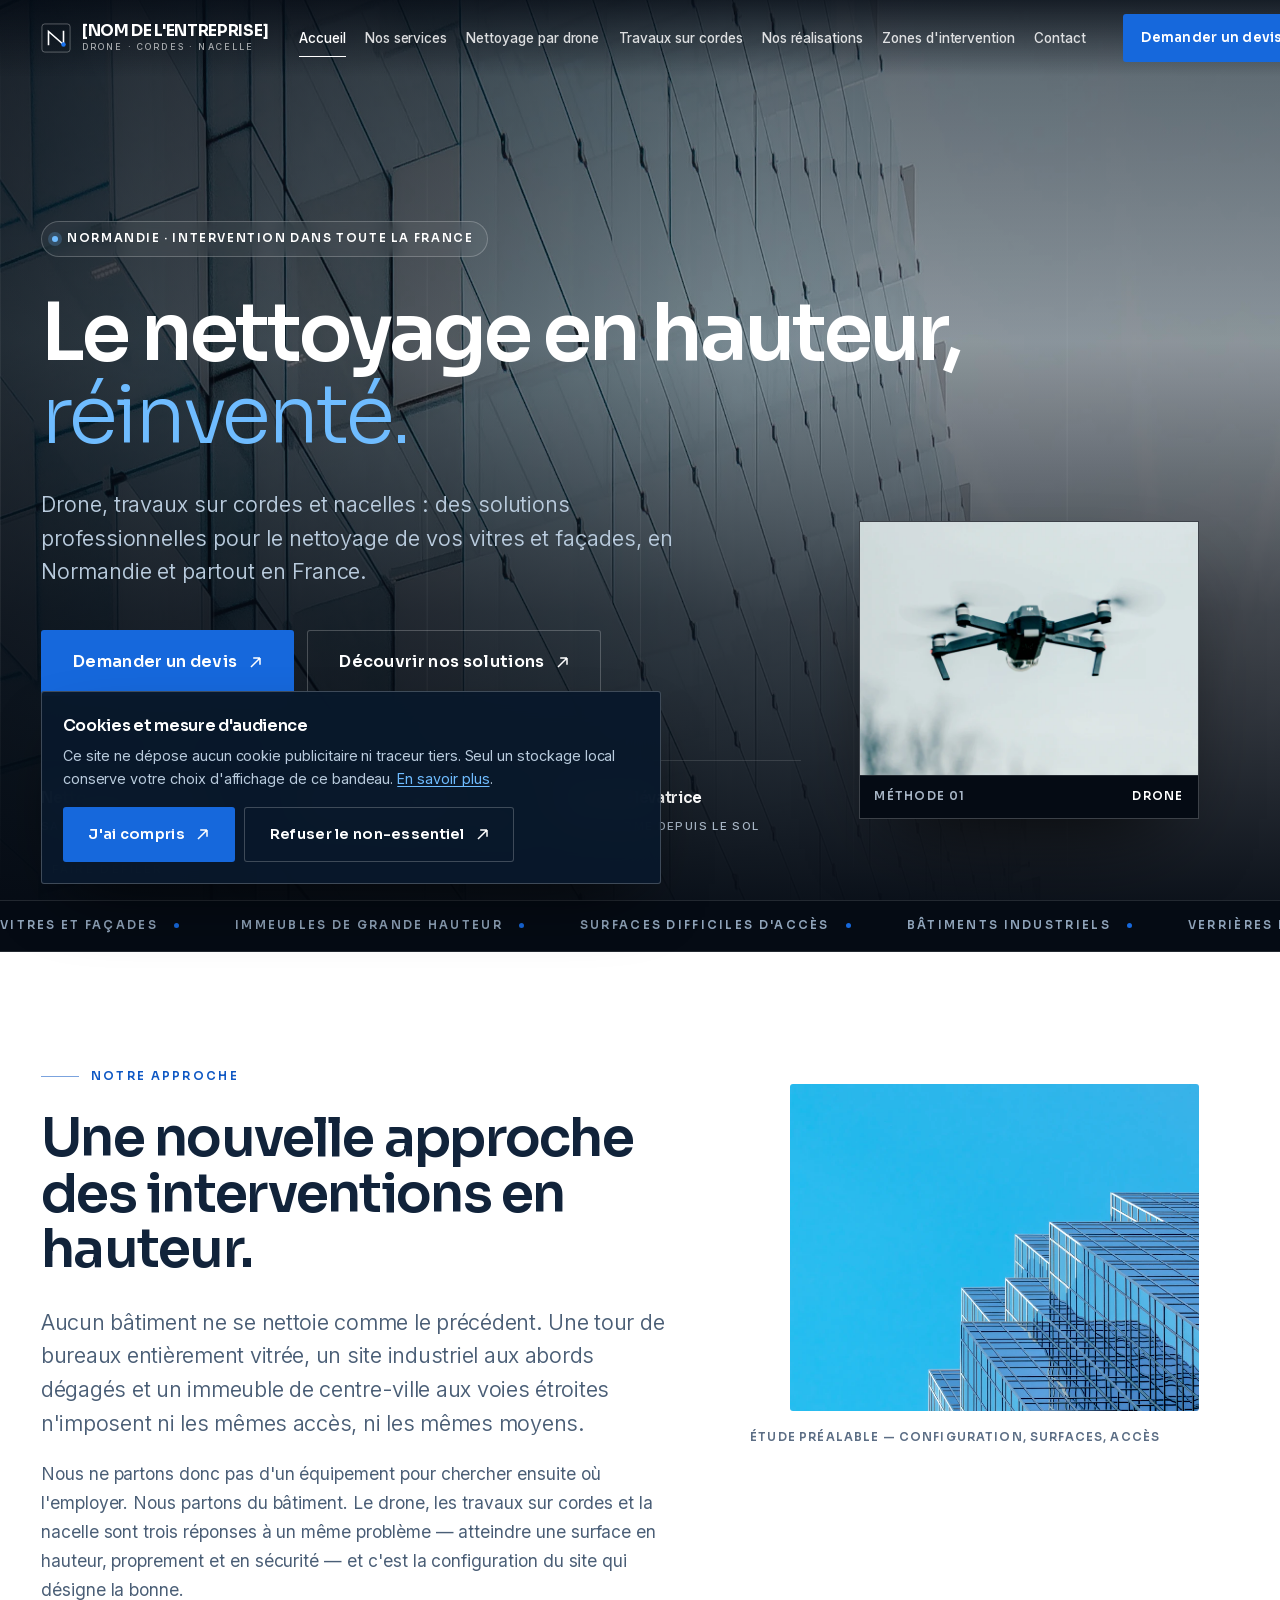
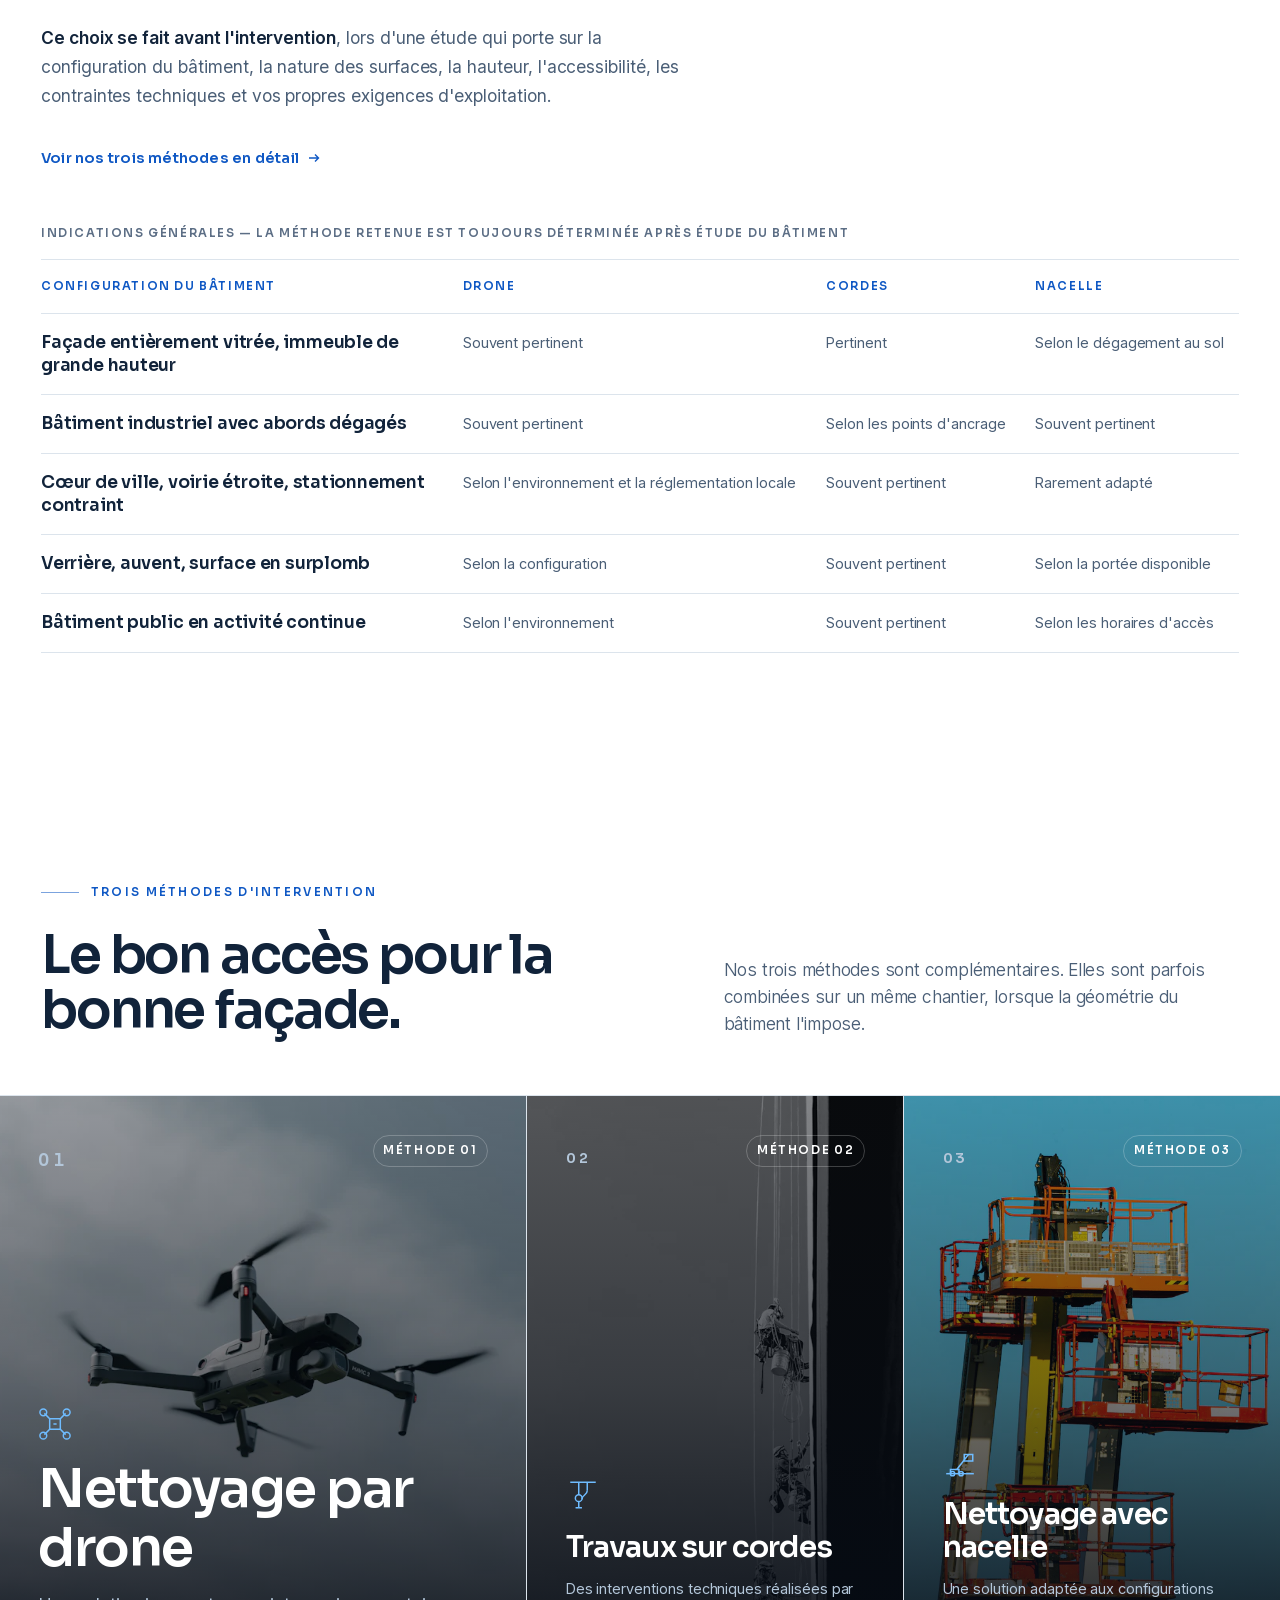
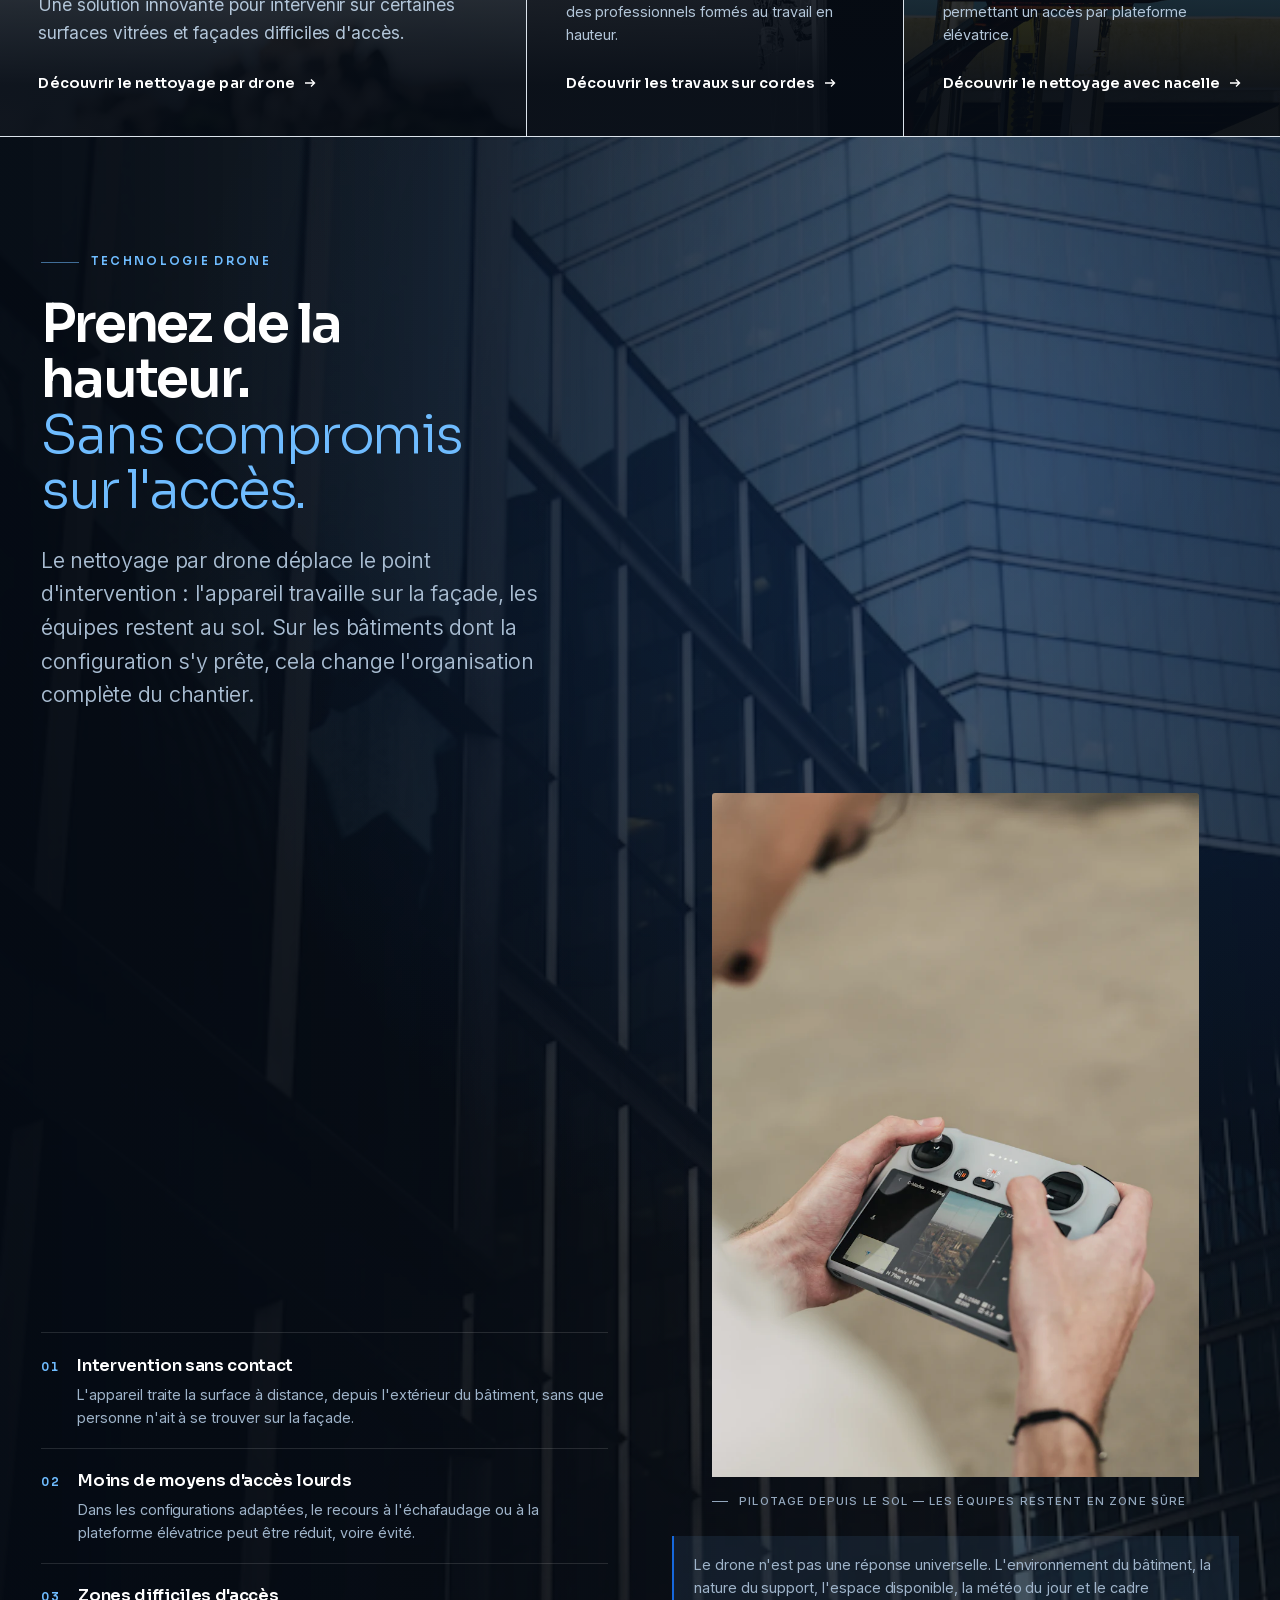
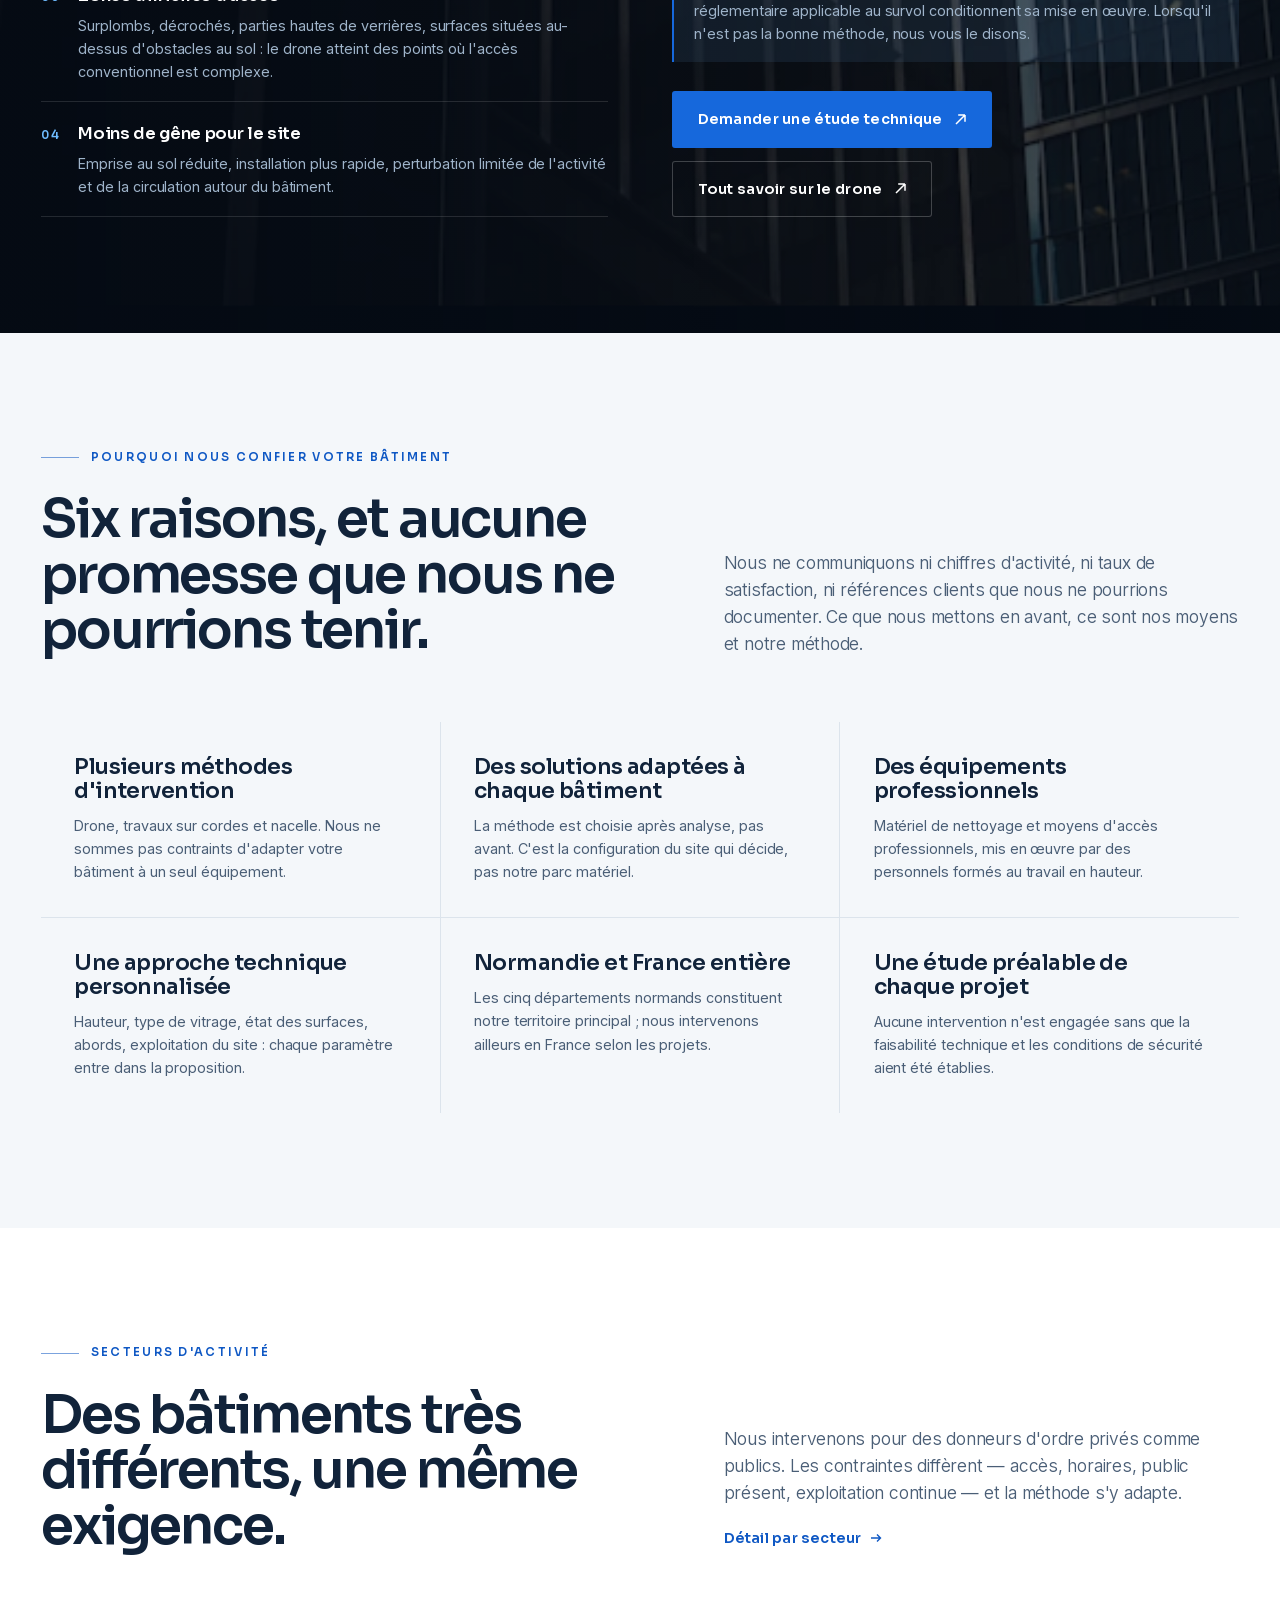
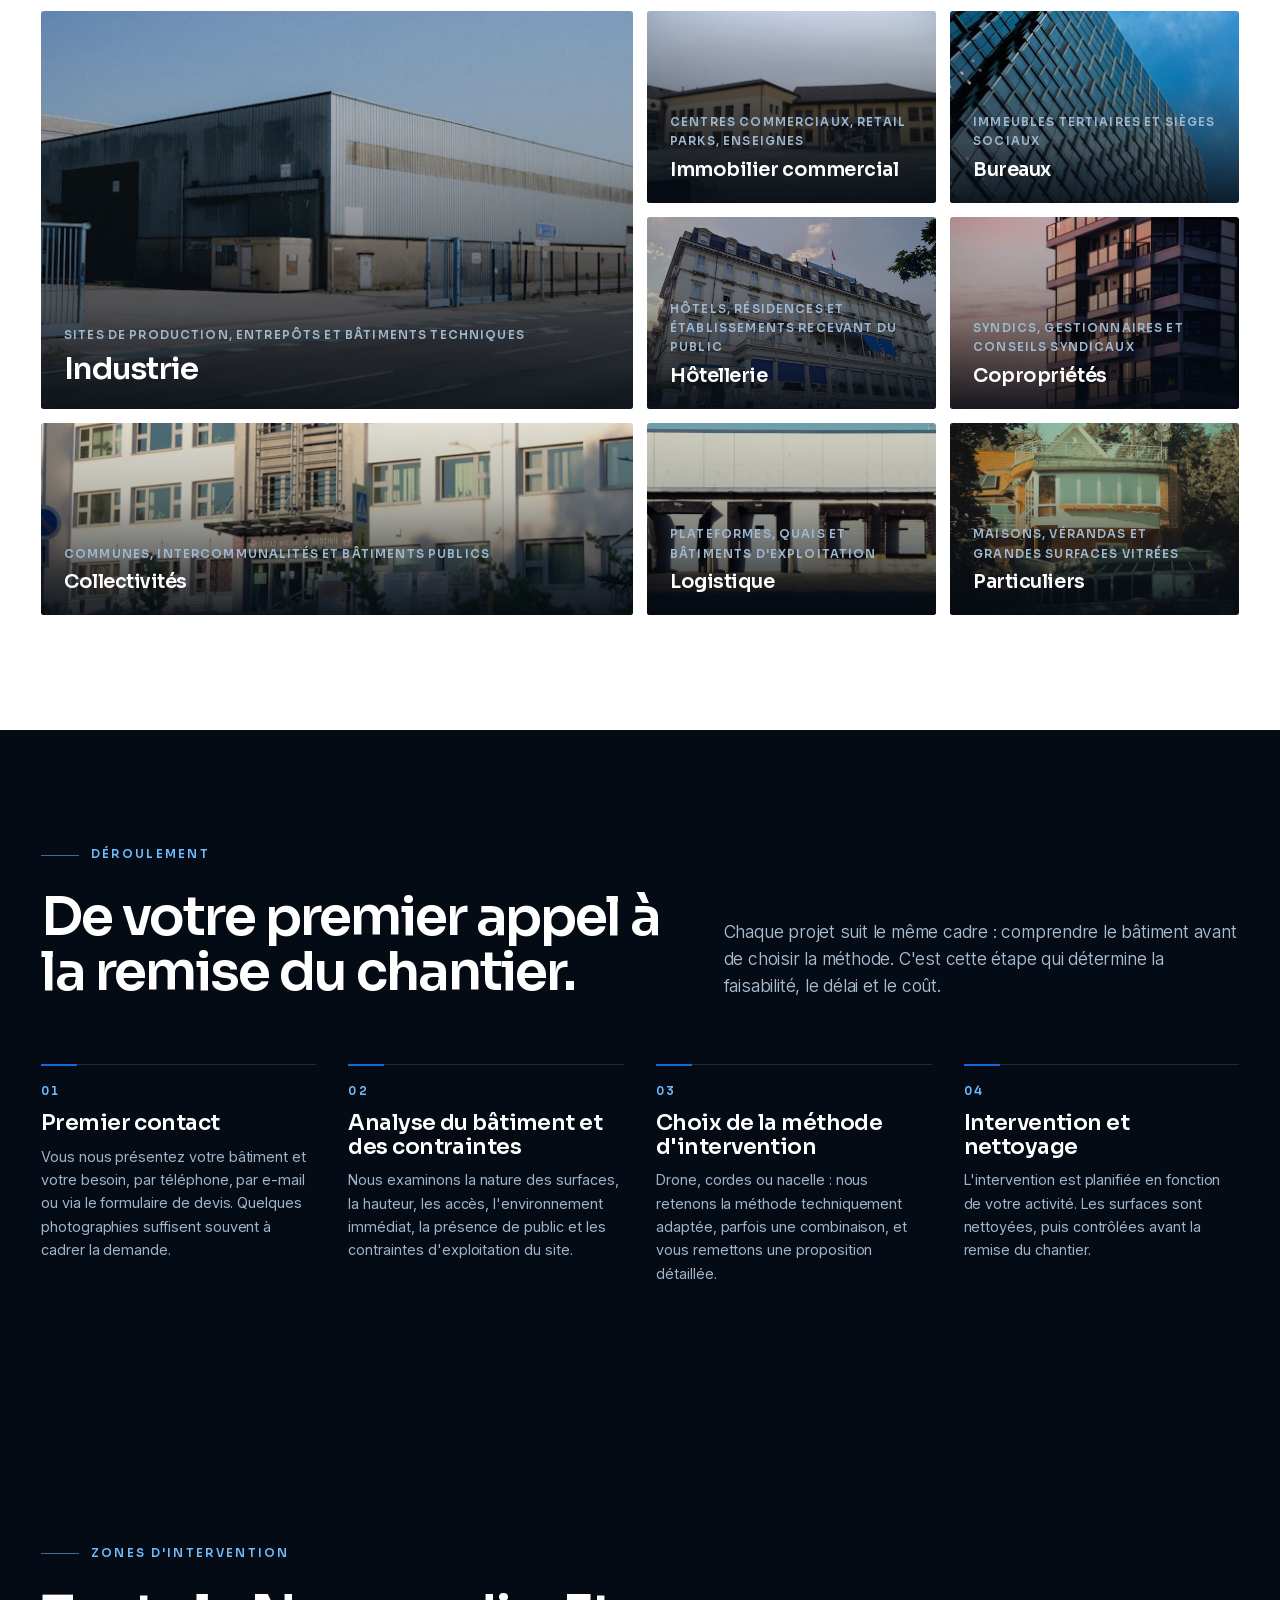
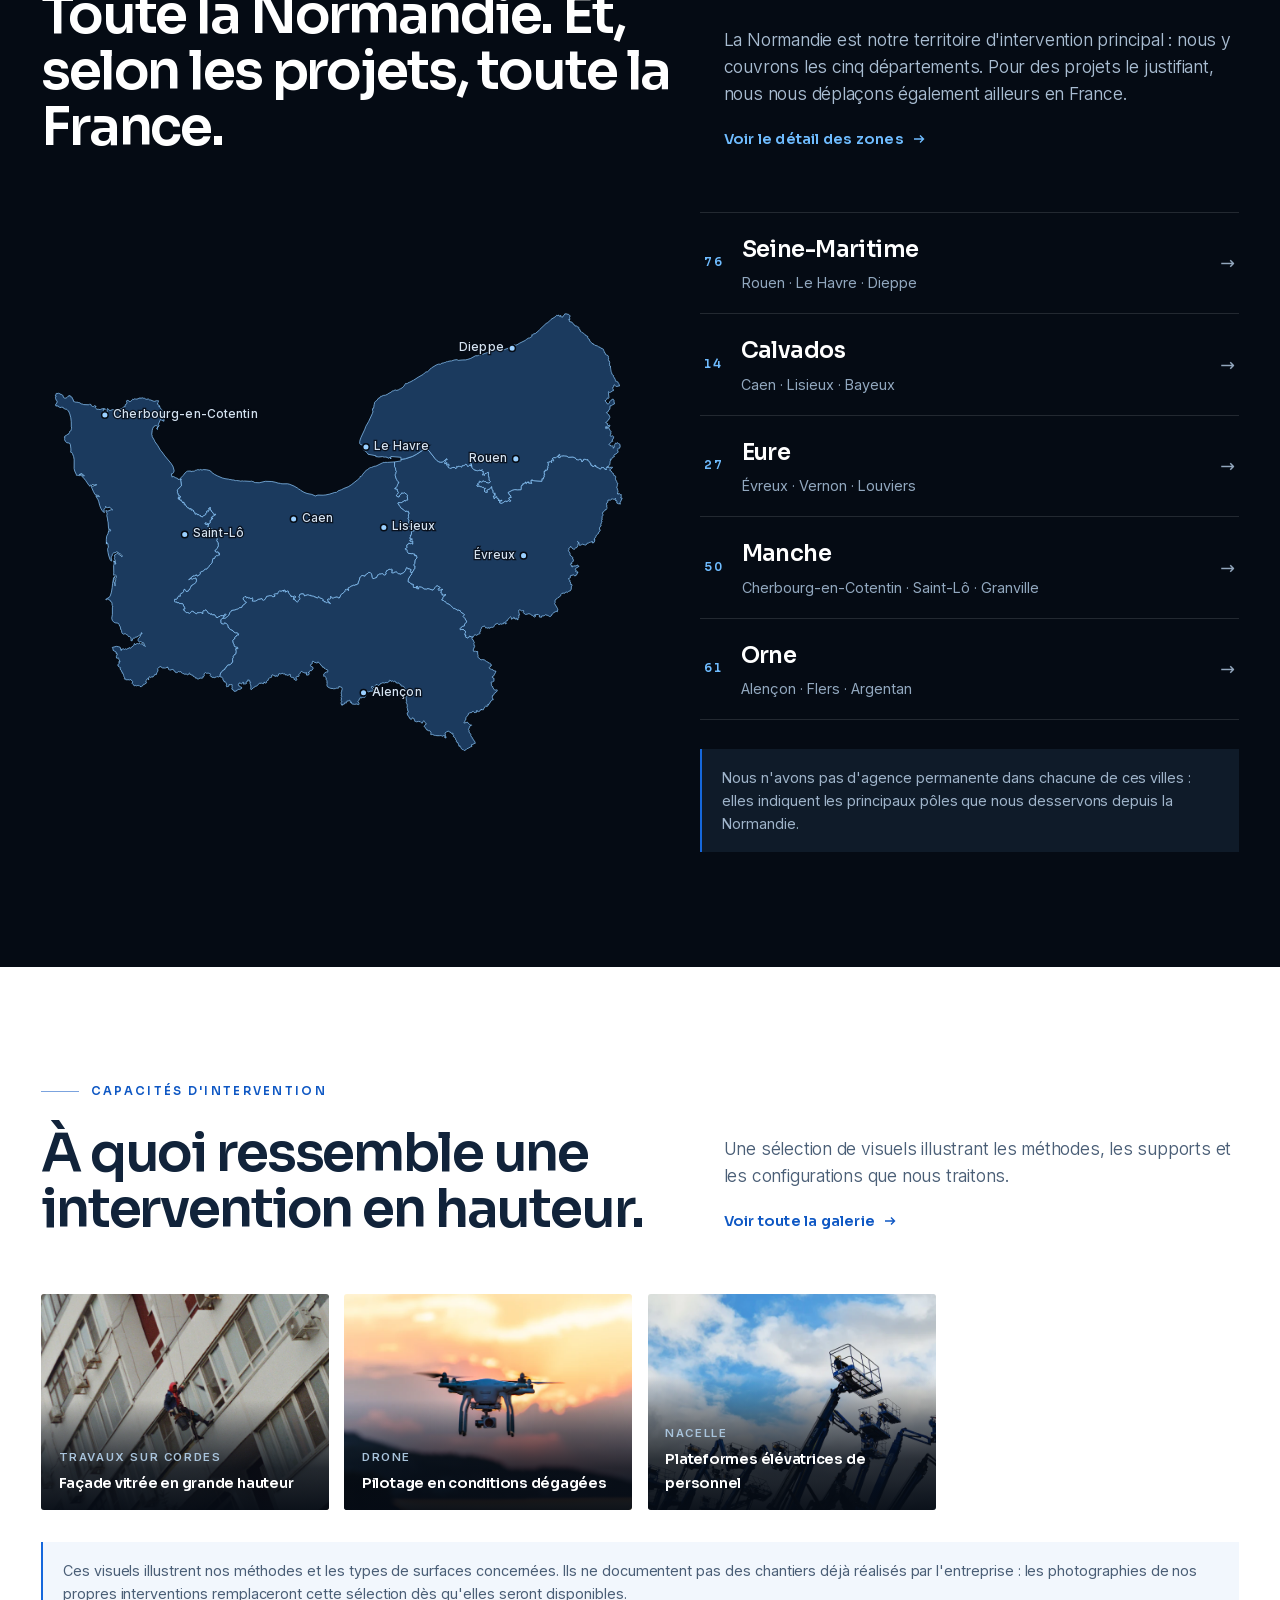
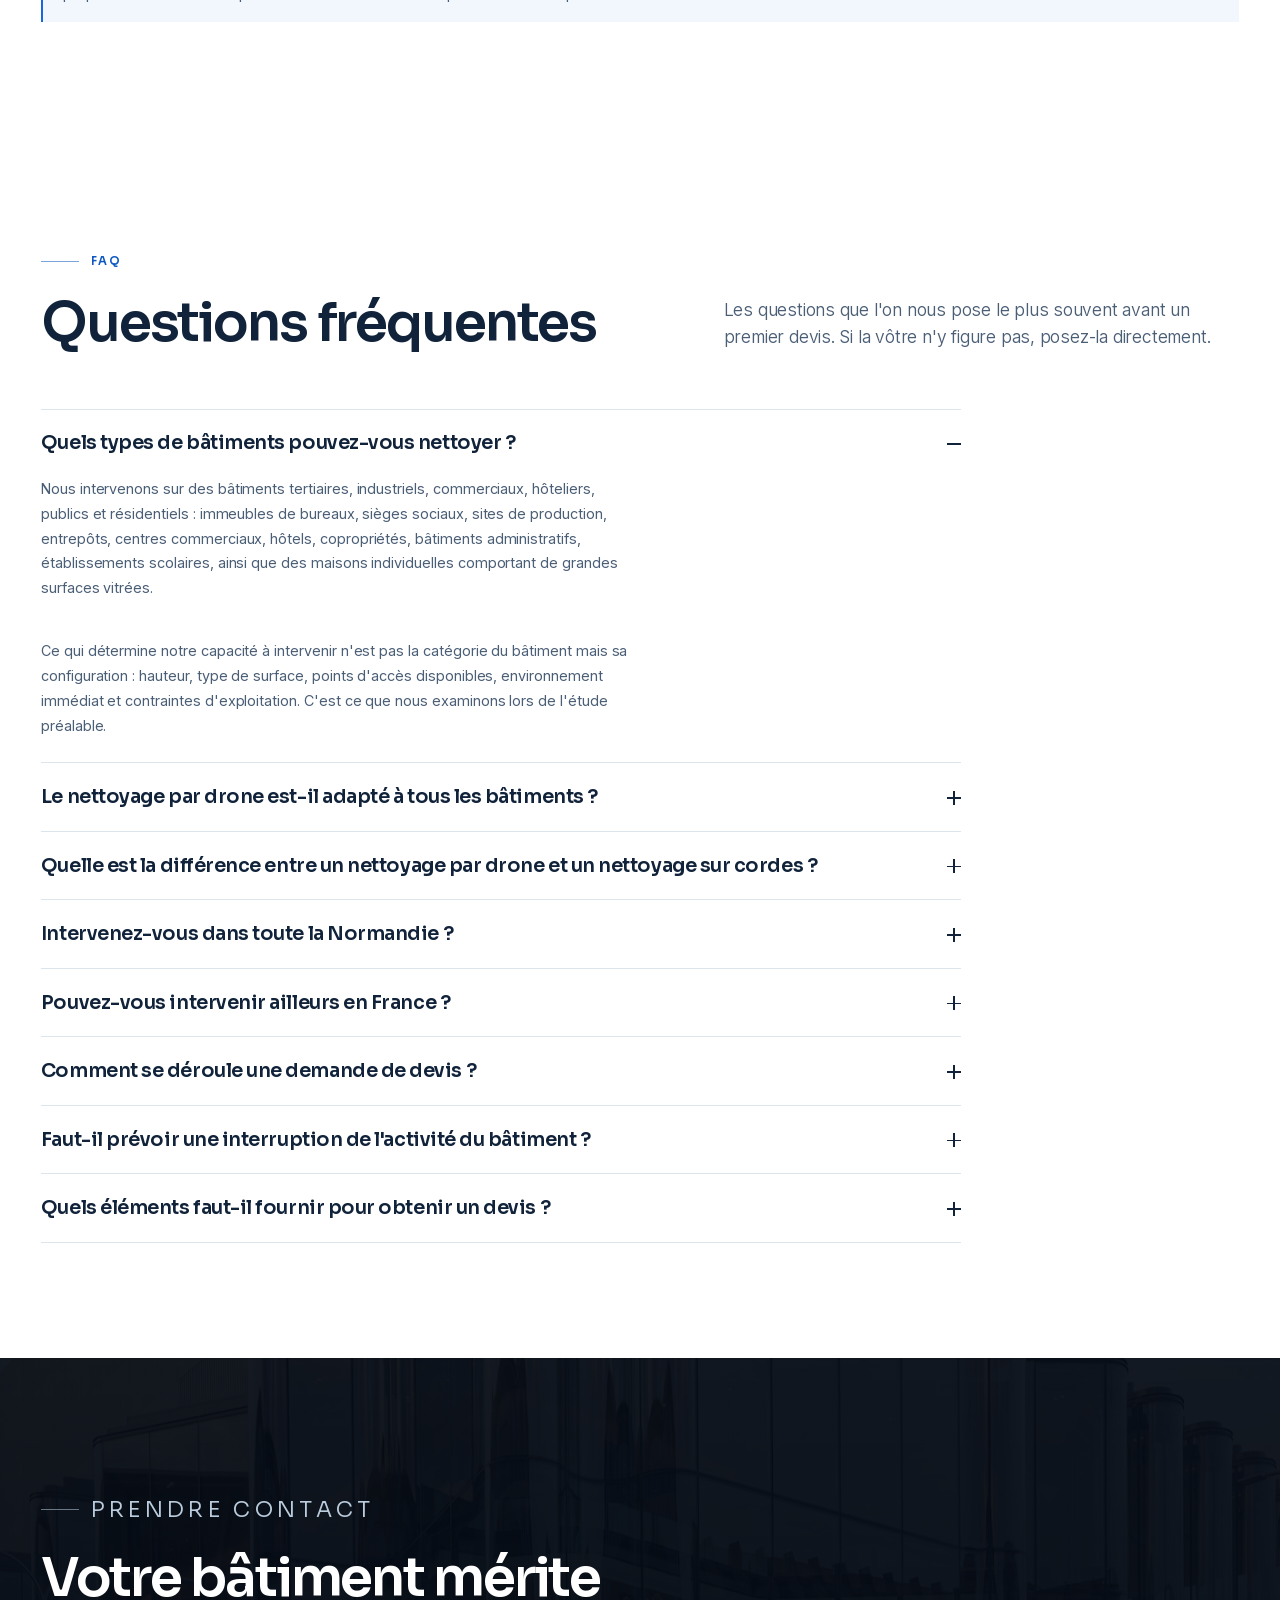
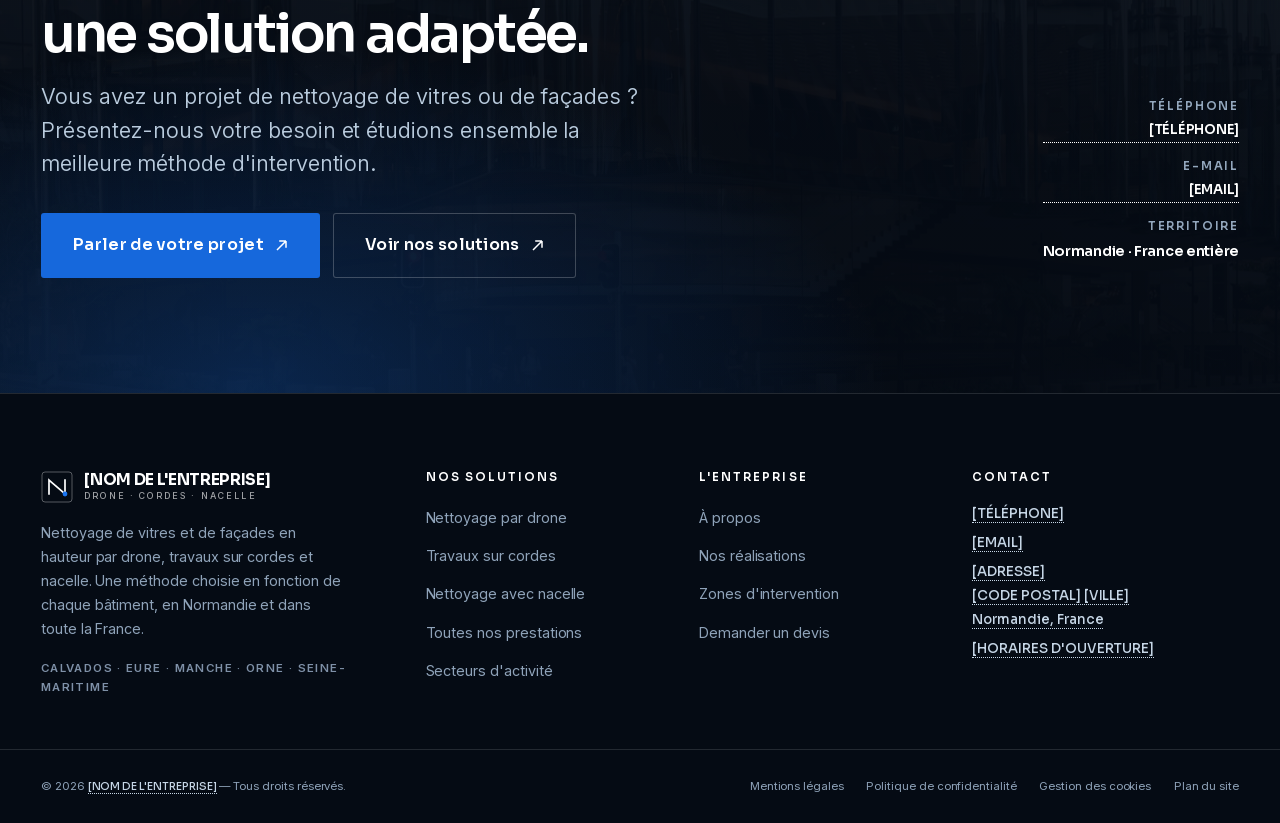
==== docs/index.html @ 87697207 "Site vitrine : nettoyage de vitres et façades en hauteur (Normandie) Site statique en français, 14 p" ====
<!DOCTYPE html>
<html lang="fr">
<head>
<meta charset="utf-8">
<meta name="viewport" content="width=device-width,initial-scale=1">
<title>Nettoyage de vitres et façades en hauteur | [NOM DE L'ENTREPRISE]</title>
<meta name="description" content="Nettoyage professionnel de vitres et de façades en hauteur : drone, travaux sur cordes et nacelle. Étude de chaque bâtiment, intervention en Normandie et dans toute la France.">
<link rel="canonical" href="https://www.exemple-nettoyage-normandie.fr/">
<meta name="robots" content="noindex,nofollow">
<meta name="theme-color" content="#050B14">
<meta name="format-detection" content="telephone=no">
<meta property="og:type" content="website">
<meta property="og:site_name" content="[NOM DE L'ENTREPRISE]">
<meta property="og:locale" content="fr_FR">
<meta property="og:title" content="Le nettoyage en hauteur, réinventé — drone, cordes et nacelle en Normandie">
<meta property="og:description" content="Nettoyage professionnel de vitres et de façades en hauteur : drone, travaux sur cordes et nacelle. Étude de chaque bâtiment, intervention en Normandie et dans toute la France.">
<meta property="og:url" content="https://www.exemple-nettoyage-normandie.fr/">
<meta property="og:image" content="https://www.exemple-nettoyage-normandie.fr/assets/img/hero-facade-verre-band-1100.webp">
<meta property="og:image:width" content="1100">
<meta property="og:image:height" content="619">
<meta name="twitter:card" content="summary_large_image">
<meta name="twitter:title" content="Le nettoyage en hauteur, réinventé — drone, cordes et nacelle en Normandie">
<meta name="twitter:description" content="Nettoyage professionnel de vitres et de façades en hauteur : drone, travaux sur cordes et nacelle. Étude de chaque bâtiment, intervention en Normandie et dans toute la France.">
<meta name="twitter:image" content="https://www.exemple-nettoyage-normandie.fr/assets/img/hero-facade-verre-band-1100.webp">
<link rel="preconnect" href="index.html" crossorigin>
<link rel="preload" href="assets/fonts/sora-latin.woff2" as="font" type="font/woff2" crossorigin>
<link rel="preload" href="assets/fonts/inter-latin.woff2" as="font" type="font/woff2" crossorigin>
<script>document.documentElement.className+=" js"</script>
<link rel="stylesheet" href="assets/css/site.css?v=987855a5d2209712">
<link rel="icon" href="favicon.svg" type="image/svg+xml">
<script type="application/ld+json">{"@context":"https://schema.org","@graph":[{"@type":"Organization","@id":"https://www.exemple-nettoyage-normandie.fr/#organisation","name":"[NOM DE L'ENTREPRISE]","url":"https://www.exemple-nettoyage-normandie.fr/","description":"Entreprise de nettoyage de vitres et de façades en hauteur : intervention par drone, travaux sur cordes et nacelle, en Normandie et dans toute la France.","areaServed":[{"@type":"AdministrativeArea","name":"Normandie"},{"@type":"Country","name":"France"}]},{"@type":"WebSite","@id":"https://www.exemple-nettoyage-normandie.fr/#site","url":"https://www.exemple-nettoyage-normandie.fr/","name":"[NOM DE L'ENTREPRISE]","inLanguage":"fr-FR","publisher":{"@id":"https://www.exemple-nettoyage-normandie.fr/#organisation"}},{"@type":"FAQPage","mainEntity":[{"@type":"Question","name":"Quels types de bâtiments pouvez-vous nettoyer ?","acceptedAnswer":{"@type":"Answer","text":"Nous intervenons sur des bâtiments tertiaires, industriels, commerciaux, hôteliers, publics et résidentiels : immeubles de bureaux, sièges sociaux, sites de production, entrepôts, centres commerciaux, hôtels, copropriétés, bâtiments administratifs, établissements scolaires, ainsi que des maisons individuelles comportant de grandes surfaces vitrées. Ce qui détermine notre capacité à intervenir n'est pas la catégorie du bâtiment mais sa configuration : hauteur, type de surface, points d'accès disponibles, environnement immédiat et contraintes d'exploitation. C'est ce que nous examinons lors de l'étude préalable."}},{"@type":"Question","name":"Le nettoyage par drone est-il adapté à tous les bâtiments ?","acceptedAnswer":{"@type":"Answer","text":"Non, et il est important de le dire clairement. Le drone est une solution pertinente pour certaines configurations — grandes façades vitrées, surfaces difficiles d'accès, abords dégagés — mais il ne remplace pas les autres méthodes dans tous les cas. Plusieurs éléments conditionnent la faisabilité : la nature et l'état du support, l'environnement immédiat du bâtiment, l'espace disponible au sol et en l'air, les conditions météorologiques le jour de l'intervention et le cadre réglementaire applicable au survol. Lorsque le drone n'est pas la bonne réponse, nous le disons et proposons les travaux sur cordes ou la nacelle."}},{"@type":"Question","name":"Quelle est la différence entre un nettoyage par drone et un nettoyage sur cordes ?","acceptedAnswer":{"@type":"Answer","text":"Le nettoyage par drone s'effectue sans contact humain avec la façade : l'appareil est piloté depuis le sol et traite la surface à distance. Cela limite le recours à des moyens d'accès lourds et réduit souvent l'emprise au sol de l'intervention. Les travaux sur cordes mobilisent des techniciens formés au travail en hauteur, qui descendent le long de la façade depuis des points d'ancrage. Cette méthode permet un travail au contact, donc un traitement plus précis des salissures incrustées, des encadrements et des détails d'une façade, ainsi qu'une adaptation fine aux géométries complexes. Les deux approches sont complémentaires plutôt que concurrentes. Sur certains chantiers, nous les combinons."}},{"@type":"Question","name":"Intervenez-vous dans toute la Normandie ?","acceptedAnswer":{"@type":"Answer","text":"Oui. La Normandie est notre territoire d'intervention principal et nous couvrons ses cinq départements : le Calvados (14), l'Eure (27), la Manche (50), l'Orne (61) et la Seine-Maritime (76). Nous desservons notamment les agglomérations de Rouen, du Havre, de Caen, de Cherbourg-en-Cotentin, d'Évreux, d'Alençon, de Dieppe, de Lisieux et de Saint-Lô, sans pour autant disposer d'une agence permanente dans chacune de ces villes."}},{"@type":"Question","name":"Pouvez-vous intervenir ailleurs en France ?","acceptedAnswer":{"@type":"Answer","text":"Oui. Nous réalisons des interventions sur l'ensemble du territoire français lorsque le projet le justifie : bâtiment de grande surface, site multi-implantations, besoin récurrent ou configuration nécessitant nos méthodes d'accès. Pour les projets hors Normandie, les frais de déplacement et l'organisation logistique sont intégrés à l'étude et apparaissent clairement dans la proposition."}},{"@type":"Question","name":"Comment se déroule une demande de devis ?","acceptedAnswer":{"@type":"Answer","text":"Vous nous décrivez votre bâtiment via le formulaire de devis, par téléphone ou par e-mail. Nous revenons vers vous pour préciser les points techniques manquants, puis nous étudions la faisabilité des différentes méthodes d'accès. Selon la complexité, une visite sur site peut être nécessaire avant la remise de la proposition. Celle-ci détaille la méthode retenue, le périmètre des surfaces traitées, les modalités d'intervention et le prix."}},{"@type":"Question","name":"Faut-il prévoir une interruption de l'activité du bâtiment ?","acceptedAnswer":{"@type":"Answer","text":"Dans la majorité des cas, non. Nos méthodes d'intervention sont choisies, entre autres, pour limiter la gêne occasionnée aux occupants et à l'exploitation du site. Certaines phases peuvent néanmoins exiger la neutralisation temporaire d'une zone : une portion de parking pour le positionnement d'une nacelle, un périmètre de sécurité au sol, ou la fermeture ponctuelle d'un accès. Ces besoins sont identifiés lors de l'étude et planifiés avec vous, y compris en dehors des heures d'ouverture lorsque c'est préférable."}},{"@type":"Question","name":"Quels éléments faut-il fournir pour obtenir un devis ?","acceptedAnswer":{"@type":"Answer","text":"Les plus utiles sont : l'adresse du bâtiment, sa hauteur ou son nombre de niveaux, le type de surfaces à traiter (vitrages, façade, bardage, verrière), une estimation des surfaces concernées et la fréquence souhaitée. Quelques photographies de l'extérieur du bâtiment, prises depuis plusieurs angles, font gagner beaucoup de temps : elles permettent d'apprécier les accès, les abords et l'état des surfaces. Le formulaire de devis permet de les joindre directement."}}]}]}</script>
</head>
<body>
<a class="skip" href="#principal">Aller au contenu principal</a>

<header class="nav" id="entete" data-dark="true">
  <div class="nav__in">
    
  <a class="nav__logo" href="index.html">
    <svg class="nav__mark" viewBox="0 0 32 32" aria-hidden="true" fill="none">
      <rect x="1" y="1" width="30" height="30" rx="3" stroke="currentColor" stroke-opacity=".32"/>
      <path d="M8 23V9l16 14V9" stroke="currentColor" stroke-width="1.7" stroke-linecap="square"/>
      <circle cx="24" cy="23" r="2.4" fill="#1A74F0"/>
    </svg>
    <span class="nav__word"><b>[NOM DE L'ENTREPRISE]</b><span>Drone · Cordes · Nacelle</span></span>
  </a>
    <nav class="nav__links" aria-label="Navigation principale"><a href="index.html" aria-current="page">Accueil</a><a href="services.html">Nos services</a><a href="nettoyage-par-drone.html">Nettoyage par drone</a><a href="travaux-sur-cordes.html">Travaux sur cordes</a><a href="realisations.html">Nos réalisations</a><a href="zones-intervention.html">Zones d'intervention</a><a href="contact.html">Contact</a></nav>
    <div class="nav__cta"><a class="btn  " href="contact.html">Demander un devis<svg class="btn__ar" width="13" height="13" viewBox="0 0 13 13" fill="none" aria-hidden="true"><path d="M2 11 11 2M11 2H4.2M11 2v6.8" stroke="currentColor" stroke-width="1.5"/></svg></a></div>
    <button class="nav__burger" type="button" aria-expanded="false" aria-controls="menu-mobile" aria-label="Ouvrir le menu">
      <span></span><span></span><span></span>
    </button>
  </div>
</header>

<div class="mob" id="menu-mobile" hidden>
  <nav class="mob__links" aria-label="Navigation mobile"><a href="index.html" style="--i:0" aria-current="page"><i>01</i>Accueil</a><a href="services.html" style="--i:1"><i>02</i>Nos services</a><a href="nettoyage-par-drone.html" style="--i:2"><i>03</i>Nettoyage par drone</a><a href="travaux-sur-cordes.html" style="--i:3"><i>04</i>Travaux sur cordes</a><a href="nettoyage-avec-nacelle.html" style="--i:4"><i>05</i>Nettoyage avec nacelle</a><a href="secteurs-dactivite.html" style="--i:5"><i>06</i>Secteurs d'activité</a><a href="realisations.html" style="--i:6"><i>07</i>Nos réalisations</a><a href="zones-intervention.html" style="--i:7"><i>08</i>Zones d'intervention</a><a href="contact.html" style="--i:8"><i>09</i>Contact</a><a href="a-propos.html" style="--i:9"><i>10</i>À propos</a></nav>
  <div class="mob__foot">
    <a class="btn  " href="contact.html">Demander un devis<svg class="btn__ar" width="13" height="13" viewBox="0 0 13 13" fill="none" aria-hidden="true"><path d="M2 11 11 2M11 2H4.2M11 2v6.8" stroke="currentColor" stroke-width="1.5"/></svg></a>
    <div class="mob__meta">
      <span class="ph">[TÉLÉPHONE]</span>
      <span class="ph">[EMAIL]</span>
    </div>
  </div>
</div>

<main id="principal">

<!-- SECTION 1-2 — Hero cinématographique -->
<section class="hero">
  <div class="hero__media"><img src="assets/img/hero-facade-verre-2000.webp" srcset="assets/img/hero-facade-verre-800.webp 800w, assets/img/hero-facade-verre-1200.webp 1200w, assets/img/hero-facade-verre-2000.webp 2000w" sizes="100vw"
    width="2000" height="3048" alt="Façade entièrement vitrée d'un immeuble de grande hauteur éclairée par la lumière rasante du matin" class=""
    loading="eager" fetchpriority="high" decoding="sync"></div>
  <div class="hero__grid" aria-hidden="true"></div>
  <div class="hero__in">
    <p class="hero__loc"><i aria-hidden="true"></i>Normandie · Intervention dans toute la France</p>
    <h1>Le nettoyage en hauteur,<em>réinventé.</em></h1>
    <p class="hero__sub">Drone, travaux sur cordes et nacelles : des solutions professionnelles pour le nettoyage de vos vitres et façades, en Normandie et partout en France.</p>
    <div class="hero__act">
      <a class="btn  btn--lg" href="contact.html">Demander un devis<svg class="btn__ar" width="13" height="13" viewBox="0 0 13 13" fill="none" aria-hidden="true"><path d="M2 11 11 2M11 2H4.2M11 2v6.8" stroke="currentColor" stroke-width="1.5"/></svg></a>
      <a class="btn btn--on-dark btn--lg" href="#methodes">Découvrir nos solutions<svg class="btn__ar" width="13" height="13" viewBox="0 0 13 13" fill="none" aria-hidden="true"><path d="M2 11 11 2M11 2H4.2M11 2v6.8" stroke="currentColor" stroke-width="1.5"/></svg></a>
    </div>
    <div class="hero__bar">
      <div><b>Nettoyage par drone</b><span>Sans contact, depuis le sol</span></div>
      <div><b>Travaux sur cordes</b><span>Accès technique au contact</span></div>
      <div><b>Nacelle élévatrice</b><span>Plateforme depuis le sol</span></div>
    </div>
  </div>
  <figure class="hero__inset">
    <img src="assets/img/hero-drone-operation-1200.webp" srcset="assets/img/hero-drone-operation-700.webp 700w, assets/img/hero-drone-operation-1200.webp 1200w" sizes="340px"
    width="1200" height="1376" alt="Drone professionnel en vol stationnaire, vu de près contre le ciel" class=""
    loading="lazy" decoding="async">
    <figcaption><span>Méthode 01</span><b>Drone</b></figcaption>
  </figure>
  <p class="hero__scroll"><i aria-hidden="true"></i>Faire défiler</p>
</section>

<!-- Bandeau d'annotations techniques -->
<div class="ticker" aria-hidden="true">
  <div class="ticker__in">
    <span>Vitres et façades</span><span>Immeubles de grande hauteur</span><span>Surfaces difficiles d'accès</span>
    <span>Bâtiments industriels</span><span>Verrières et bardages</span><span>Étude préalable systématique</span>
    <span>Vitres et façades</span><span>Immeubles de grande hauteur</span><span>Surfaces difficiles d'accès</span>
    <span>Bâtiments industriels</span><span>Verrières et bardages</span><span>Étude préalable systématique</span>
  </div>
</div>

<!-- SECTION 3 — Positionnement éditorial -->
<section class="sec" aria-labelledby="intro-t">
  <div class="wrap">
    <div class="edit edit--7-5">
      <div class="rv">
        <p class="eyebrow">Notre approche</p>
        <h2 id="intro-t" style="max-width:20ch">Une nouvelle approche des interventions en hauteur.</h2>
        <div class="prose" style="margin-top:1.8rem;max-width:58ch">
          <p class="lead">Aucun bâtiment ne se nettoie comme le précédent. Une tour de bureaux entièrement vitrée, un site industriel aux abords dégagés et un immeuble de centre-ville aux voies étroites n'imposent ni les mêmes accès, ni les mêmes moyens.</p>
          <p>Nous ne partons donc pas d'un équipement pour chercher ensuite où l'employer. Nous partons du bâtiment. Le drone, les travaux sur cordes et la nacelle sont trois réponses à un même problème — atteindre une surface en hauteur, proprement et en sécurité — et c'est la configuration du site qui désigne la bonne.</p>
          <p><strong>Ce choix se fait avant l'intervention</strong>, lors d'une étude qui porte sur la configuration du bâtiment, la nature des surfaces, la hauteur, l'accessibilité, les contraintes techniques et vos propres exigences d'exploitation.</p>
        </div>
        <div class="btn-row" style="margin-top:2.2rem"><a class="tlink" href="services.html">Voir nos trois méthodes en détail<svg width="12" height="12" viewBox="0 0 12 12" fill="none" aria-hidden="true"><path d="M1 6h9.5M7 2.5 10.5 6 7 9.5" stroke="currentColor" stroke-width="1.4"/></svg></a></div>
      </div>
      <div class="rv" style="--i:1">
        <figure class="edit__fig reveal-img">
          <img src="assets/img/facade-detail-3-1400.webp" srcset="assets/img/facade-detail-3-800.webp 800w, assets/img/facade-detail-3-1400.webp 1400w" sizes="(max-width:899px) 100vw, 40vw"
    width="1400" height="1120" alt="Gratte-ciel contemporain à façade de verre en gradins se détachant sur un ciel dégagé" class=""
    loading="lazy" decoding="async">
        </figure>
        <figcaption class="lbl" style="margin-top:.9rem;letter-spacing:.1em">Étude préalable — configuration, surfaces, accès</figcaption>
      </div>
    </div>
    
<table class="mtx rv">
  <caption>Indications générales — la méthode retenue est toujours déterminée après étude du bâtiment</caption>
  <thead><tr><th scope="col">Configuration du bâtiment</th><th scope="col">Drone</th><th scope="col">Cordes</th><th scope="col">Nacelle</th></tr></thead>
  <tbody>
    <tr>
      <th scope="row">Façade entièrement vitrée, immeuble de grande hauteur</th>
      <td data-l="Drone">Souvent pertinent</td>
      <td data-l="Cordes">Pertinent</td>
      <td data-l="Nacelle">Selon le dégagement au sol</td>
    </tr><tr>
      <th scope="row">Bâtiment industriel avec abords dégagés</th>
      <td data-l="Drone">Souvent pertinent</td>
      <td data-l="Cordes">Selon les points d'ancrage</td>
      <td data-l="Nacelle">Souvent pertinent</td>
    </tr><tr>
      <th scope="row">Cœur de ville, voirie étroite, stationnement contraint</th>
      <td data-l="Drone">Selon l'environnement et la réglementation locale</td>
      <td data-l="Cordes">Souvent pertinent</td>
      <td data-l="Nacelle">Rarement adapté</td>
    </tr><tr>
      <th scope="row">Verrière, auvent, surface en surplomb</th>
      <td data-l="Drone">Selon la configuration</td>
      <td data-l="Cordes">Souvent pertinent</td>
      <td data-l="Nacelle">Selon la portée disponible</td>
    </tr><tr>
      <th scope="row">Bâtiment public en activité continue</th>
      <td data-l="Drone">Selon l'environnement</td>
      <td data-l="Cordes">Souvent pertinent</td>
      <td data-l="Nacelle">Selon les horaires d'accès</td>
    </tr>
  </tbody>
</table>
  </div>
</section>

<!-- SECTION 4 — Les trois méthodes -->
<section id="methodes" class="sec sec--flush-b" aria-labelledby="meth-t" style="padding-bottom:0">
  <div class="wrap">
    <div class="shead rv">
      <div>
        <p class="eyebrow">Trois méthodes d'intervention</p>
        <h2 id="meth-t">Le bon accès pour la bonne façade.</h2>
      </div>
      <div class="shead__aside">
        <p class="lead" style="font-size:var(--t-body)">Nos trois méthodes sont complémentaires. Elles sont parfois combinées sur un même chantier, lorsque la géométrie du bâtiment l'impose.</p>
      </div>
    </div>
  </div>
  <ul class="meth">
    <li class="meth__it meth__it--lead rv">
      <img src="assets/img/methode-drone-1200.webp" srcset="assets/img/methode-drone-700.webp 700w, assets/img/methode-drone-1200.webp 1200w" sizes="(max-width:999px) 100vw, 45vw"
    width="1200" height="1597" alt="Drone professionnel en vol, utilisé pour le nettoyage de surfaces vitrées en hauteur" class=""
    loading="lazy" decoding="async">
      <span class="meth__tag">Méthode 01</span>
      <p class="meth__num">01</p>
      <svg class="meth__ico" viewBox="0 0 32 32" fill="none" stroke="currentColor" stroke-width="1.4" aria-hidden="true"><path d="M11 11h10v10H11z"/><path d="M11 11 6 6M21 11l5-5M11 21l-5 5M21 21l5 5"/><circle cx="5" cy="5" r="3.2"/><circle cx="27" cy="5" r="3.2"/><circle cx="5" cy="27" r="3.2"/><circle cx="27" cy="27" r="3.2"/><path d="M14.5 16h3"/></svg>
      <h3>Nettoyage par drone</h3>
      <p>Une solution innovante pour intervenir sur certaines surfaces vitrées et façades difficiles d'accès.</p>
      <a class="tlink" href="nettoyage-par-drone.html">Découvrir le nettoyage par drone<svg width="12" height="12" viewBox="0 0 12 12" fill="none" aria-hidden="true"><path d="M1 6h9.5M7 2.5 10.5 6 7 9.5" stroke="currentColor" stroke-width="1.4"/></svg></a>
    </li>
    <li class="meth__it rv" style="--i:1">
      <img src="assets/img/methode-cordes-1200.webp" srcset="assets/img/methode-cordes-700.webp 700w, assets/img/methode-cordes-1200.webp 1200w" sizes="(max-width:999px) 100vw, 28vw"
    width="1200" height="1601" alt="Techniciens cordistes suspendus le long d'un immeuble de grande hauteur pour le nettoyage de la façade" class=""
    loading="lazy" decoding="async">
      <span class="meth__tag">Méthode 02</span>
      <p class="meth__num">02</p>
      <svg class="meth__ico" viewBox="0 0 32 32" fill="none" stroke="currentColor" stroke-width="1.4" aria-hidden="true"><path d="M4 4h24"/><path d="M12 4v12M20 4v8"/><circle cx="12" cy="19" r="3.2"/><path d="M12 22.2V28M9 28h6"/><path d="M20 12c0 4-5 4-5 8"/></svg>
      <h3>Travaux sur cordes</h3>
      <p>Des interventions techniques réalisées par des professionnels formés au travail en hauteur.</p>
      <a class="tlink" href="travaux-sur-cordes.html">Découvrir les travaux sur cordes<svg width="12" height="12" viewBox="0 0 12 12" fill="none" aria-hidden="true"><path d="M1 6h9.5M7 2.5 10.5 6 7 9.5" stroke="currentColor" stroke-width="1.4"/></svg></a>
    </li>
    <li class="meth__it rv" style="--i:2">
      <img src="assets/img/methode-nacelle-1200.webp" srcset="assets/img/methode-nacelle-700.webp 700w, assets/img/methode-nacelle-1200.webp 1200w" sizes="(max-width:999px) 100vw, 28vw"
    width="1200" height="1800" alt="Plateformes élévatrices mobiles de personnel déployées en hauteur contre un ciel dégagé" class=""
    loading="lazy" decoding="async">
      <span class="meth__tag">Méthode 03</span>
      <p class="meth__num">03</p>
      <svg class="meth__ico" viewBox="0 0 32 32" fill="none" stroke="currentColor" stroke-width="1.4" aria-hidden="true"><path d="M3 27h26"/><path d="M7 27v-4h8v4"/><path d="M13 23 24 9"/><path d="M20 9h8v6h-8z"/><circle cx="9" cy="27" r="2"/><circle cx="17" cy="27" r="2"/></svg>
      <h3>Nettoyage avec nacelle</h3>
      <p>Une solution adaptée aux configurations permettant un accès par plateforme élévatrice.</p>
      <a class="tlink" href="nettoyage-avec-nacelle.html">Découvrir le nettoyage avec nacelle<svg width="12" height="12" viewBox="0 0 12 12" fill="none" aria-hidden="true"><path d="M1 6h9.5M7 2.5 10.5 6 7 9.5" stroke="currentColor" stroke-width="1.4"/></svg></a>
    </li>
  </ul>
</section>

<!-- SECTION 5 — Showcase drone -->
<section class="show" aria-labelledby="show-t">
  <div class="show__bg"><img src="assets/img/facade-detail-2-band-1600.webp" srcset="assets/img/facade-detail-2-band-760.webp 760w, assets/img/facade-detail-2-band-1100.webp 1100w, assets/img/facade-detail-2-band-1600.webp 1600w" sizes="100vw"
    width="1600" height="900" alt="" class="plx"
    loading="lazy" decoding="async"></div>
  <div class="show__in">
    <div class="show__head rv">
      <p class="eyebrow">Technologie drone</p>
      <h2 id="show-t">Prenez de la hauteur.<em>Sans compromis sur l'accès.</em></h2>
      <p class="lead" style="margin-top:1.6rem">Le nettoyage par drone déplace le point d'intervention : l'appareil travaille sur la façade, les équipes restent au sol. Sur les bâtiments dont la configuration s'y prête, cela change l'organisation complète du chantier.</p>
    </div>
    <div class="show__body">
      <div class="rv">
        <ul class="spec">
          <li><b>01</b><div><strong>Intervention sans contact</strong><p>L'appareil traite la surface à distance, depuis l'extérieur du bâtiment, sans que personne n'ait à se trouver sur la façade.</p></div></li>
          <li><b>02</b><div><strong>Moins de moyens d'accès lourds</strong><p>Dans les configurations adaptées, le recours à l'échafaudage ou à la plateforme élévatrice peut être réduit, voire évité.</p></div></li>
          <li><b>03</b><div><strong>Zones difficiles d'accès</strong><p>Surplombs, décrochés, parties hautes de verrières, surfaces situées au-dessus d'obstacles au sol : le drone atteint des points où l'accès conventionnel est complexe.</p></div></li>
          <li><b>04</b><div><strong>Moins de gêne pour le site</strong><p>Emprise au sol réduite, installation plus rapide, perturbation limitée de l'activité et de la circulation autour du bâtiment.</p></div></li>
        </ul>
      </div>
      <div class="rv" style="--i:1">
        <figure class="edit__fig reveal-img">
          <img src="assets/img/drone-pilote-1400.webp" srcset="assets/img/drone-pilote-800.webp 800w, assets/img/drone-pilote-1400.webp 1400w" sizes="(max-width:959px) 100vw, 46vw"
    width="1400" height="2100" alt="Opérateur pilotant un drone professionnel à l'aide de sa radiocommande" class="of-bas"
    loading="lazy" decoding="async">
          <figcaption>Pilotage depuis le sol — les équipes restent en zone sûre</figcaption>
        </figure>
        <div class="note" style="margin-top:1.6rem">
          Le drone n'est pas une réponse universelle. L'environnement du bâtiment, la nature du support, l'espace disponible, la météo du jour et le cadre réglementaire applicable au survol conditionnent sa mise en œuvre. Lorsqu'il n'est pas la bonne méthode, nous vous le disons.
        </div>
        <div class="btn-row" style="margin-top:1.8rem">
          <a class="btn  " href="contact.html">Demander une étude technique<svg class="btn__ar" width="13" height="13" viewBox="0 0 13 13" fill="none" aria-hidden="true"><path d="M2 11 11 2M11 2H4.2M11 2v6.8" stroke="currentColor" stroke-width="1.5"/></svg></a>
          <a class="btn btn--on-dark " href="nettoyage-par-drone.html">Tout savoir sur le drone<svg class="btn__ar" width="13" height="13" viewBox="0 0 13 13" fill="none" aria-hidden="true"><path d="M2 11 11 2M11 2H4.2M11 2v6.8" stroke="currentColor" stroke-width="1.5"/></svg></a>
        </div>
      </div>
    </div>
  </div>
</section>

<!-- SECTION 6 — Pourquoi nous choisir -->
<section class="sec sec--paper" aria-labelledby="val-t">
  <div class="wrap">
    <div class="shead rv">
      <div>
        <p class="eyebrow">Pourquoi nous confier votre bâtiment</p>
        <h2 id="val-t">Six raisons, et aucune promesse que nous ne pourrions tenir.</h2>
      </div>
      <div class="shead__aside">
        <p class="lead" style="font-size:var(--t-body)">Nous ne communiquons ni chiffres d'activité, ni taux de satisfaction, ni références clients que nous ne pourrions documenter. Ce que nous mettons en avant, ce sont nos moyens et notre méthode.</p>
      </div>
    </div>
    <ul class="vals" data-stagger>
      <li class="rv"><h3>Plusieurs méthodes d'intervention</h3><p>Drone, travaux sur cordes et nacelle. Nous ne sommes pas contraints d'adapter votre bâtiment à un seul équipement.</p></li>
      <li class="rv"><h3>Des solutions adaptées à chaque bâtiment</h3><p>La méthode est choisie après analyse, pas avant. C'est la configuration du site qui décide, pas notre parc matériel.</p></li>
      <li class="rv"><h3>Des équipements professionnels</h3><p>Matériel de nettoyage et moyens d'accès professionnels, mis en œuvre par des personnels formés au travail en hauteur.</p></li>
      <li class="rv"><h3>Une approche technique personnalisée</h3><p>Hauteur, type de vitrage, état des surfaces, abords, exploitation du site : chaque paramètre entre dans la proposition.</p></li>
      <li class="rv"><h3>Normandie et France entière</h3><p>Les cinq départements normands constituent notre territoire principal ; nous intervenons ailleurs en France selon les projets.</p></li>
      <li class="rv"><h3>Une étude préalable de chaque projet</h3><p>Aucune intervention n'est engagée sans que la faisabilité technique et les conditions de sécurité aient été établies.</p></li>
    </ul>
  </div>
</section>


<section class="sec " aria-labelledby="sect-t">
  <div class="wrap">
    <div class="shead rv">
      <div>
        <p class="eyebrow">Secteurs d'activité</p>
        <h2 id="sect-t">Des bâtiments très différents, une même exigence.</h2>
      </div>
      <div class="shead__aside">
        <p class="lead" style="font-size:var(--t-body)">Nous intervenons pour des donneurs d'ordre privés comme publics. Les contraintes diffèrent — accès, horaires, public présent, exploitation continue — et la méthode s'y adapte.</p>
        <a class="tlink" href="secteurs-dactivite.html">Détail par secteur<svg width="12" height="12" viewBox="0 0 12 12" fill="none" aria-hidden="true"><path d="M1 6h9.5M7 2.5 10.5 6 7 9.5" stroke="currentColor" stroke-width="1.4"/></svg></a>
      </div>
    </div>
    <ul class="sect rv">
      
      <li>
        <img src="assets/img/secteur-industrie-1000.webp" srcset="assets/img/secteur-industrie-600.webp 600w, assets/img/secteur-industrie-1000.webp 1000w" sizes="(max-width:619px) 100vw, (max-width:999px) 50vw, 33vw"
    width="1000" height="667" alt="Bâtiment industriel de grande emprise avec bardage métallique et ouvertures vitrées en hauteur" class=""
    loading="lazy" decoding="async">
        <a href="secteurs-dactivite.html#industrie">
          <p>Sites de production, entrepôts et bâtiments techniques</p>
          <h3>Industrie</h3>
        </a>
      </li>
      <li>
        <img src="assets/img/secteur-commerce-1000.webp" srcset="assets/img/secteur-commerce-600.webp 600w, assets/img/secteur-commerce-1000.webp 1000w" sizes="(max-width:619px) 100vw, (max-width:999px) 50vw, 33vw"
    width="1000" height="664" alt="Entrée vitrée d'un bâtiment commercial moderne avec parvis" class=""
    loading="lazy" decoding="async">
        <a href="secteurs-dactivite.html#immobilier-commercial">
          <p>Centres commerciaux, retail parks, enseignes</p>
          <h3>Immobilier commercial</h3>
        </a>
      </li>
      <li>
        <img src="assets/img/secteur-bureaux-1000.webp" srcset="assets/img/secteur-bureaux-600.webp 600w, assets/img/secteur-bureaux-1000.webp 1000w" sizes="(max-width:619px) 100vw, (max-width:999px) 50vw, 33vw"
    width="1000" height="1333" alt="Immeuble de bureaux contemporain à façade entièrement vitrée" class=""
    loading="lazy" decoding="async">
        <a href="secteurs-dactivite.html#bureaux">
          <p>Immeubles tertiaires et sièges sociaux</p>
          <h3>Bureaux</h3>
        </a>
      </li>
      <li>
        <img src="assets/img/secteur-hotellerie-1000.webp" srcset="assets/img/secteur-hotellerie-600.webp 600w, assets/img/secteur-hotellerie-1000.webp 1000w" sizes="(max-width:619px) 100vw, (max-width:999px) 50vw, 33vw"
    width="1000" height="563" alt="Façade d'un établissement hôtelier avec nombreuses fenêtres et volets" class=""
    loading="lazy" decoding="async">
        <a href="secteurs-dactivite.html#hotellerie">
          <p>Hôtels, résidences et établissements recevant du public</p>
          <h3>Hôtellerie</h3>
        </a>
      </li>
      <li>
        <img src="assets/img/secteur-copropriete-1000.webp" srcset="assets/img/secteur-copropriete-600.webp 600w, assets/img/secteur-copropriete-1000.webp 1000w" sizes="(max-width:619px) 100vw, (max-width:999px) 50vw, 33vw"
    width="1000" height="667" alt="Immeuble d'habitation récent avec balcons vitrés reflétant le ciel" class=""
    loading="lazy" decoding="async">
        <a href="secteurs-dactivite.html#coproprietes">
          <p>Syndics, gestionnaires et conseils syndicaux</p>
          <h3>Copropriétés</h3>
        </a>
      </li>
      <li>
        <img src="assets/img/secteur-collectivites-1000.webp" srcset="assets/img/secteur-collectivites-600.webp 600w, assets/img/secteur-collectivites-1000.webp 1000w" sizes="(max-width:619px) 100vw, (max-width:999px) 50vw, 33vw"
    width="1000" height="750" alt="Bâtiment administratif public de plusieurs niveaux en façade claire" class=""
    loading="lazy" decoding="async">
        <a href="secteurs-dactivite.html#collectivites">
          <p>Communes, intercommunalités et bâtiments publics</p>
          <h3>Collectivités</h3>
        </a>
      </li>
      <li>
        <img src="assets/img/secteur-logistique-1000.webp" srcset="assets/img/secteur-logistique-600.webp 600w, assets/img/secteur-logistique-1000.webp 1000w" sizes="(max-width:619px) 100vw, (max-width:999px) 50vw, 33vw"
    width="1000" height="667" alt="Quais de chargement d'une plateforme logistique" class=""
    loading="lazy" decoding="async">
        <a href="secteurs-dactivite.html#logistique">
          <p>Plateformes, quais et bâtiments d'exploitation</p>
          <h3>Logistique</h3>
        </a>
      </li>
      <li>
        <img src="assets/img/secteur-particuliers-1000.webp" srcset="assets/img/secteur-particuliers-600.webp 600w, assets/img/secteur-particuliers-1000.webp 1000w" sizes="(max-width:619px) 100vw, (max-width:999px) 50vw, 33vw"
    width="1000" height="667" alt="Maison contemporaine dotée de grandes baies vitrées et d'une véranda" class=""
    loading="lazy" decoding="async">
        <a href="secteurs-dactivite.html#particuliers">
          <p>Maisons, vérandas et grandes surfaces vitrées</p>
          <h3>Particuliers</h3>
        </a>
      </li>
    </ul>
  </div>
</section>


<section class="sec sec--dark" aria-labelledby="proc-t">
  <div class="wrap">
    <div class="shead rv">
      <div>
        <p class="eyebrow">Déroulement</p>
        <h2 id="proc-t">De votre premier appel à la remise du chantier.</h2>
      </div>
      <div class="shead__aside">
        <p class="lead" style="font-size:var(--t-body)">Chaque projet suit le même cadre : comprendre le bâtiment avant de choisir la méthode. C'est cette étape qui détermine la faisabilité, le délai et le coût.</p>
      </div>
    </div>
    <ol class="proc" data-stagger>
      <li><h3>Premier contact</h3><p>Vous nous présentez votre bâtiment et votre besoin, par téléphone, par e-mail ou via le formulaire de devis. Quelques photographies suffisent souvent à cadrer la demande.</p></li><li><h3>Analyse du bâtiment et des contraintes</h3><p>Nous examinons la nature des surfaces, la hauteur, les accès, l'environnement immédiat, la présence de public et les contraintes d'exploitation du site.</p></li><li><h3>Choix de la méthode d'intervention</h3><p>Drone, cordes ou nacelle : nous retenons la méthode techniquement adaptée, parfois une combinaison, et vous remettons une proposition détaillée.</p></li><li><h3>Intervention et nettoyage</h3><p>L'intervention est planifiée en fonction de votre activité. Les surfaces sont nettoyées, puis contrôlées avant la remise du chantier.</p></li>
    </ol>
  </div>
</section>


<section class="sec sec--dark" aria-labelledby="zones-t" id="zones">
  <div class="wrap">
    <div class="shead rv">
      <div>
        <p class="eyebrow">Zones d'intervention</p>
        <h2 id="zones-t">Toute la Normandie. Et, selon les projets, toute la France.</h2>
      </div>
      <div class="shead__aside">
        <p class="lead" style="font-size:var(--t-body)">La Normandie est notre territoire d'intervention principal : nous y couvrons les cinq départements. Pour des projets le justifiant, nous nous déplaçons également ailleurs en France.</p>
        <a class="tlink" href="zones-intervention.html">Voir le détail des zones<svg width="12" height="12" viewBox="0 0 12 12" fill="none" aria-hidden="true"><path d="M1 6h9.5M7 2.5 10.5 6 7 9.5" stroke="currentColor" stroke-width="1.4"/></svg></a>
      </div>
    </div>
    <div class="zones">
      <div class="rv-line"><svg class="nmap" viewBox="0 0 1000 820" role="img" aria-labelledby="nmap-t nmap-d" xmlns="http://www.w3.org/2000/svg">
<title id="nmap-t">Carte de la Normandie et de ses cinq départements</title>
<desc id="nmap-d">Calvados, Eure, Manche, Orne et Seine-Maritime, avec les principales villes desservies.</desc>
<g class="nmap__deps">
<path class="nmap__dep" id="dep-calvados" data-dep="calvados" data-nom="Calvados" data-code="14" d="M234.3 320.9L235.3 322.5L235.1 320.4L234.5 320.4L234.7 319.0L238.8 314.8L242.1 310.5L244.8 308.2L246.2 307.6L250.6 307.4L251.9 307.7L251.9 308.4L252.8 308.4L252.9 307.8L257.4 307.7L259.1 306.4L261.3 305.9L262.6 305.2L263.8 305.1L266.1 305.6L267.5 304.7L268.7 305.4L270.9 305.6L272.5 305.0L278.0 305.3L283.8 306.6L284.9 307.4L286.1 309.2L291.1 312.8L296.2 315.5L304.4 319.0L309.0 320.2L315.2 321.1L316.0 321.6L317.6 321.5L321.0 322.3L323.4 322.4L326.7 323.5L328.4 323.3L334.0 324.0L334.8 324.4L338.9 324.0L340.4 324.4L341.8 324.2L351.2 324.8L353.6 324.4L354.7 324.9L356.3 325.0L358.0 326.3L360.0 326.8L366.5 327.1L376.7 324.7L387.7 325.0L393.2 326.1L398.3 327.7L402.2 328.1L402.6 328.6L406.4 328.9L414.1 328.8L417.8 329.7L425.1 332.7L431.3 336.3L432.6 337.5L435.6 339.0L436.4 340.0L441.7 343.1L446.8 345.1L455.0 346.7L461.2 349.5L461.4 349.0L465.1 347.8L473.8 348.0L478.4 347.5L485.0 346.1L493.2 343.4L496.3 343.3L498.7 340.9L504.6 338.8L508.6 336.7L516.1 333.8L521.1 330.6L532.1 321.9L536.1 318.0L535.8 317.2L536.3 316.5L537.6 316.8L539.4 314.3L540.2 313.8L540.3 312.9L546.8 305.5L548.2 305.1L551.4 302.6L553.4 301.6L555.0 301.4L558.9 299.8L561.0 299.2L562.5 299.2L573.3 293.8L574.7 293.6L575.2 293.3L575.2 292.8L577.4 293.1L577.8 292.8L582.0 292.9L593.9 292.1L593.8 299.9L595.0 301.4L594.9 302.0L595.9 303.9L595.6 304.9L595.9 306.1L596.9 307.8L596.9 308.8L596.1 310.4L596.1 311.2L595.1 313.2L595.1 314.9L596.1 319.0L597.5 321.9L598.6 323.7L599.9 325.0L599.8 326.3L601.2 326.8L598.9 330.2L598.4 332.0L597.9 332.6L597.9 333.6L596.1 335.7L594.1 336.9L598.7 338.1L598.6 339.1L598.3 339.3L598.6 340.5L598.4 340.9L599.5 341.5L600.4 343.7L600.4 344.2L599.4 345.5L597.0 347.9L597.0 349.3L598.0 350.2L600.4 350.6L600.6 351.1L601.3 351.1L601.7 348.9L603.0 348.1L604.5 346.2L605.3 345.1L605.4 344.2L607.2 344.2L608.4 344.7L608.9 344.1L609.6 344.3L610.4 343.6L610.6 344.1L613.8 346.2L615.9 348.1L615.1 349.3L615.9 355.6L615.6 356.5L613.9 356.5L611.4 358.1L611.0 356.9L606.1 360.2L604.5 360.9L603.5 360.4L599.7 360.9L599.6 361.7L599.9 362.6L600.6 362.8L601.3 364.7L603.1 366.7L604.3 369.4L608.8 372.0L608.7 372.3L611.5 375.1L613.0 374.7L614.9 374.7L616.0 375.4L616.8 374.9L617.1 375.0L617.0 376.7L618.3 377.2L618.6 378.0L617.6 380.0L617.0 382.9L617.5 383.2L617.0 385.2L617.7 385.3L616.7 387.1L617.4 389.0L618.3 390.0L617.5 395.7L617.8 396.7L617.3 397.1L617.5 397.4L616.4 398.3L616.4 399.2L617.8 400.6L619.0 400.6L619.5 401.0L621.6 400.9L622.9 402.2L623.5 401.8L626.0 401.5L626.8 401.9L626.8 403.6L628.2 403.7L628.4 404.3L627.2 404.6L627.5 405.8L626.7 406.2L626.8 407.5L626.4 407.5L626.3 408.4L624.9 408.0L624.0 408.2L624.1 408.6L622.1 409.0L622.4 411.5L621.7 415.3L621.6 415.6L620.4 415.7L620.7 417.1L619.7 420.4L620.2 420.6L620.1 421.2L622.5 421.0L623.9 421.5L623.8 422.0L621.9 422.4L622.0 423.0L619.3 423.7L619.8 424.4L619.8 425.1L621.3 425.4L623.0 425.2L624.1 424.6L624.8 426.9L624.8 427.4L624.3 427.6L624.6 428.4L624.4 430.4L622.0 428.8L621.0 429.5L617.7 428.7L616.7 430.6L616.2 430.4L614.5 431.5L614.5 434.2L615.2 435.5L614.5 435.7L612.5 437.7L612.0 437.5L611.6 438.5L612.6 439.4L613.8 438.5L614.6 439.1L614.2 439.9L615.7 441.9L615.1 442.9L615.6 443.4L615.9 444.5L617.6 445.7L623.6 446.3L623.7 445.7L625.7 446.5L627.0 446.3L627.9 448.7L628.6 448.4L628.8 448.8L627.8 449.2L627.9 449.7L630.7 449.3L631.1 450.2L630.9 451.2L631.7 451.5L631.6 453.4L629.5 455.3L628.6 456.9L627.9 462.5L627.5 463.7L626.8 464.6L626.3 464.6L626.3 465.6L627.1 466.6L628.3 467.0L627.9 471.6L627.7 472.1L627.2 472.0L626.6 472.6L625.7 474.9L625.0 475.2L623.4 478.1L620.0 477.2L620.1 476.0L620.7 475.4L621.5 473.0L618.3 471.8L616.0 471.8L616.2 471.3L615.6 470.5L614.2 469.5L612.0 474.7L608.9 478.4L603.0 481.0L602.5 480.0L600.7 480.5L598.5 478.3L597.5 477.8L597.0 476.7L595.8 476.9L595.1 477.4L593.1 477.6L593.2 478.0L592.0 478.7L591.6 478.5L590.5 478.8L589.6 478.2L588.9 478.3L589.1 477.4L589.7 477.2L589.6 476.1L588.9 475.7L589.9 474.6L589.1 474.6L588.8 474.1L589.5 473.1L588.9 472.3L587.1 472.7L585.2 472.5L583.4 473.2L582.5 473.8L582.3 474.4L581.0 474.4L580.6 474.7L579.8 477.0L579.2 477.4L579.9 480.4L577.5 482.4L575.5 482.0L574.9 481.3L574.7 480.3L573.6 479.6L572.4 479.7L571.4 480.4L568.0 480.7L567.1 481.4L566.0 481.7L566.2 482.3L565.2 482.7L564.0 486.1L560.3 487.7L557.5 488.2L557.2 487.4L556.0 486.4L555.5 481.9L554.9 480.1L552.9 477.9L551.3 477.8L550.8 477.4L549.8 478.7L546.3 481.0L546.2 481.5L544.9 482.1L544.0 484.3L540.5 483.0L538.9 482.9L538.3 484.0L536.5 485.2L535.4 487.0L534.7 490.7L533.2 493.8L532.7 497.0L531.6 497.1L531.2 497.9L526.7 499.2L526.3 499.9L525.9 499.1L525.0 499.3L520.7 501.1L518.3 502.8L516.7 503.3L515.9 503.9L516.7 508.4L515.3 506.3L513.6 507.6L512.5 506.2L511.7 506.8L510.6 507.8L510.9 508.3L510.3 508.8L510.6 509.4L509.6 510.8L504.4 514.6L503.5 515.7L502.2 519.5L501.6 519.7L501.0 520.9L500.8 519.9L499.3 520.7L497.4 519.0L492.7 519.9L491.4 521.1L490.7 520.1L489.5 521.1L487.7 519.4L486.9 518.1L486.2 518.6L487.0 519.4L486.6 519.9L487.1 521.1L486.3 521.8L485.8 521.5L484.6 523.0L483.9 522.6L482.2 522.5L481.3 523.1L482.2 525.5L485.0 528.6L484.9 528.9L486.4 530.0L486.1 530.1L482.7 528.5L482.5 528.7L481.0 527.6L479.9 528.6L478.4 527.7L475.3 526.8L475.6 525.8L474.9 525.4L473.5 525.5L473.0 525.1L473.4 524.1L473.9 523.8L473.2 522.7L469.9 520.7L468.9 521.6L467.0 519.7L467.1 518.8L466.6 518.4L464.9 519.9L464.4 520.9L461.4 519.4L460.0 519.6L459.6 518.3L458.2 518.1L456.9 517.3L455.6 517.7L455.0 517.0L454.5 517.4L454.1 517.2L453.4 517.5L452.9 517.0L452.3 517.2L452.3 515.8L451.9 515.6L451.4 516.1L450.7 516.2L450.1 515.5L449.5 515.5L448.9 516.1L447.2 515.4L446.7 516.1L445.0 515.9L444.0 516.6L443.4 516.1L443.4 516.9L442.7 517.4L440.9 513.8L436.8 513.9L436.0 514.3L435.1 514.1L433.2 519.1L435.4 521.3L434.6 521.9L434.8 522.7L432.1 525.0L431.7 526.6L430.6 527.9L429.0 526.6L428.4 525.6L426.4 524.5L426.0 522.8L424.2 523.1L423.7 522.9L423.7 522.4L424.9 521.5L425.0 520.8L423.6 521.0L423.4 520.7L423.8 520.3L426.2 520.2L427.4 519.6L427.2 518.0L426.2 517.4L425.6 517.5L425.0 518.3L423.5 518.8L423.0 518.7L421.7 517.2L421.0 517.4L420.9 518.8L420.4 518.9L418.5 515.2L415.9 512.8L415.5 512.0L415.4 509.3L414.5 508.8L413.5 509.6L410.7 510.2L410.3 511.0L409.9 510.6L410.9 509.9L410.5 508.4L408.7 507.4L408.5 507.9L407.8 507.9L407.6 508.3L408.7 508.7L408.3 509.7L407.2 509.4L407.1 508.1L406.0 508.2L404.4 509.0L404.3 509.6L403.7 509.2L402.9 509.5L400.7 508.7L398.7 510.7L398.8 511.1L397.9 512.2L398.1 513.2L397.6 513.6L395.9 513.5L394.5 514.2L393.6 513.7L392.4 513.8L391.6 515.2L392.4 516.3L392.9 516.1L393.1 517.6L391.1 518.4L389.0 518.6L388.8 517.9L387.8 517.0L385.9 517.3L385.6 516.9L384.2 516.9L381.5 517.7L378.9 518.0L378.8 518.8L377.6 521.1L377.1 521.3L376.4 523.1L375.4 523.7L374.8 523.6L373.8 524.6L373.2 524.7L372.6 524.6L371.0 521.7L367.9 522.7L364.8 523.1L362.9 524.6L360.1 526.0L357.2 526.2L354.6 525.9L355.5 524.1L355.6 521.9L355.1 521.2L355.1 520.5L354.1 521.3L351.9 521.9L350.9 520.4L349.9 520.8L349.4 520.5L348.5 521.1L347.9 520.4L347.8 519.5L347.1 519.6L345.7 520.7L344.4 519.9L344.2 518.4L342.6 518.1L340.9 519.9L341.0 520.2L339.3 521.7L340.5 524.2L341.3 524.9L341.8 524.7L343.2 527.2L344.3 527.1L345.3 528.0L343.4 529.2L342.9 530.3L341.9 531.2L339.7 532.3L337.5 535.8L337.6 536.2L335.9 536.8L333.8 536.8L332.0 538.4L331.1 538.6L330.2 539.4L328.1 539.8L325.3 541.0L320.3 541.6L320.1 542.8L316.8 545.4L316.6 547.6L314.5 550.8L311.2 553.2L310.2 554.6L309.7 554.8L307.2 554.8L305.7 555.2L305.0 555.0L305.8 554.4L306.7 551.4L309.1 550.6L310.0 549.5L310.4 548.2L309.6 547.3L308.7 548.7L307.1 549.9L305.1 550.4L301.7 550.4L300.7 551.5L298.4 552.0L297.4 553.6L294.4 553.4L293.8 552.8L294.0 551.6L291.7 549.7L291.6 549.1L291.1 548.9L290.9 549.4L288.9 548.5L288.7 548.9L287.6 548.9L286.9 548.6L286.9 547.9L285.7 547.1L285.7 548.0L285.1 548.2L282.8 546.5L280.8 546.1L280.8 545.6L279.8 544.7L279.9 544.0L279.5 543.8L279.1 542.8L277.4 541.5L277.1 540.6L275.3 541.4L274.5 542.4L273.0 541.8L271.8 544.3L272.2 546.4L272.0 547.0L268.3 545.1L266.8 544.9L265.7 545.6L263.0 545.2L262.2 545.8L262.0 546.7L261.4 547.4L258.0 545.7L256.9 544.4L255.4 543.6L255.1 543.1L253.2 543.0L252.3 543.7L251.4 545.2L250.8 545.3L250.0 546.1L249.7 546.8L248.8 546.1L246.9 545.7L245.9 545.1L244.5 545.3L243.7 545.0L243.2 544.2L240.9 542.7L239.8 540.8L239.0 540.4L238.9 539.7L239.9 538.9L241.0 539.3L241.5 539.1L241.3 536.5L240.6 536.1L238.7 532.0L238.7 530.9L237.2 530.2L236.1 530.6L235.9 529.9L235.2 529.3L233.8 530.2L233.1 530.2L232.7 529.6L232.1 529.9L231.5 528.7L230.8 528.5L230.1 528.9L229.0 528.9L228.4 528.3L228.5 527.4L228.2 527.3L227.6 527.7L226.3 527.3L225.8 527.8L224.7 527.2L224.2 526.3L224.2 524.4L224.8 522.3L226.6 523.0L228.7 521.9L228.8 521.1L229.1 521.0L228.9 520.2L229.3 520.2L230.5 518.4L230.5 517.7L231.3 517.2L231.9 517.0L233.1 517.7L233.9 517.7L233.7 515.0L235.5 512.4L237.0 512.5L238.1 511.6L239.8 508.9L239.4 507.8L239.6 506.9L241.3 505.8L241.7 505.8L242.1 507.5L242.8 508.5L244.5 509.1L244.9 510.1L245.9 509.0L246.6 508.9L246.8 509.2L248.0 506.9L249.6 506.5L250.1 504.5L251.1 503.0L252.2 500.0L253.3 499.6L253.4 499.2L256.0 497.6L257.4 497.2L259.7 494.7L261.2 491.7L260.7 490.3L261.2 489.0L259.7 488.8L259.6 488.3L260.1 487.5L259.6 487.0L258.9 487.1L257.9 487.9L256.8 487.7L254.5 489.1L254.0 489.2L252.0 488.3L251.1 488.4L249.1 489.6L247.9 489.8L251.9 487.1L253.4 484.8L256.4 483.7L256.5 482.9L257.3 483.5L257.9 483.5L258.5 482.8L261.7 481.7L262.5 483.6L263.3 483.9L264.4 482.5L266.4 481.5L267.4 479.7L267.1 478.0L267.5 477.5L268.8 476.6L271.5 475.7L273.3 474.7L274.9 472.5L276.1 471.9L277.1 472.2L279.3 471.3L279.5 470.5L282.3 467.3L282.6 466.4L286.1 463.2L287.2 461.4L288.7 454.4L289.7 454.0L290.5 455.1L291.6 453.8L292.3 451.5L293.4 450.3L294.9 449.4L296.4 449.5L297.8 448.4L299.5 448.6L300.0 446.9L299.6 445.4L298.0 445.7L298.0 444.0L297.7 443.7L296.8 443.8L296.7 443.3L295.0 443.9L293.9 443.8L293.5 442.8L292.8 442.9L292.1 441.2L292.2 440.3L293.5 439.7L295.9 437.4L297.9 432.5L297.5 431.8L297.9 431.6L297.6 430.9L297.5 427.7L296.6 427.1L294.9 423.7L296.0 421.7L295.6 419.2L295.9 417.8L295.5 417.3L295.9 417.0L296.1 415.3L295.4 414.5L295.5 413.4L294.5 413.6L293.7 414.2L293.0 413.9L292.2 412.6L290.6 414.4L289.1 415.1L286.7 417.4L283.8 419.1L286.6 414.3L287.5 414.9L288.0 414.8L289.7 412.9L292.2 411.6L293.4 408.7L291.2 407.6L288.6 407.3L289.1 406.2L288.0 404.9L287.4 405.1L286.1 404.2L284.3 404.1L283.9 402.8L282.4 402.8L282.0 401.9L281.6 402.2L280.6 400.4L280.0 400.4L279.6 399.7L282.1 397.6L280.9 397.6L280.9 397.2L280.3 397.1L278.8 397.4L275.6 396.7L275.1 396.3L275.9 394.5L277.3 393.8L278.7 395.6L279.6 395.6L280.6 396.2L281.6 395.9L281.6 395.5L282.4 395.1L283.4 395.2L283.9 394.4L283.9 391.2L284.6 389.7L286.0 389.3L286.4 389.5L286.4 388.6L285.9 388.3L285.9 387.3L286.5 387.1L288.5 387.6L288.0 386.8L287.2 386.6L287.2 385.4L286.0 385.4L288.3 383.1L288.9 383.3L293.3 380.7L292.7 379.6L290.5 380.7L289.8 380.1L289.7 379.2L288.8 378.5L288.0 376.4L285.5 374.5L286.0 374.1L285.3 373.6L285.4 373.1L284.6 373.1L283.8 370.9L283.8 369.9L284.7 369.4L283.4 368.9L282.9 370.0L282.2 369.9L281.7 371.3L282.6 371.7L282.5 372.9L281.8 374.3L282.1 374.5L281.6 375.1L280.8 374.7L280.5 375.1L279.7 374.2L279.5 374.7L278.2 375.4L279.4 376.6L276.8 378.6L276.7 380.4L276.2 381.2L273.5 382.3L271.4 384.0L271.4 384.6L267.6 383.3L267.8 382.2L267.0 381.8L266.3 382.0L265.5 381.0L263.6 380.7L262.8 380.9L262.6 379.7L261.8 379.4L258.9 380.0L258.5 379.8L258.6 378.5L257.9 378.1L258.3 377.5L257.9 376.6L256.4 375.9L256.2 374.5L255.5 374.6L255.9 373.5L255.1 372.6L254.2 373.1L252.8 373.1L252.4 373.4L252.2 372.3L251.8 372.0L251.9 370.4L250.7 371.3L249.2 371.5L248.9 370.2L246.0 369.0L244.8 368.1L244.2 366.1L243.2 365.8L242.4 365.0L242.2 363.4L241.1 364.2L240.5 363.6L240.7 361.2L240.2 360.2L239.5 359.9L239.3 361.1L238.9 361.3L238.2 361.0L235.8 357.4L236.3 357.0L235.5 356.3L234.2 356.8L233.7 356.4L233.7 355.8L233.1 355.8L232.9 355.1L233.2 354.2L232.5 353.5L232.1 353.6L232.4 355.2L230.1 354.0L231.0 352.4L230.4 351.2L230.7 350.8L232.1 351.3L232.6 352.3L233.2 352.5L234.1 350.0L230.9 348.3L230.5 347.6L230.3 346.3L229.1 343.5L229.3 341.2L228.9 340.2L229.2 338.7L235.9 332.1L234.3 320.9Z"><title>Calvados (14)</title></path>
<path class="nmap__dep" id="dep-eure" data-dep="eure" data-nom="Eure" data-code="27" d="M593.9 292.1L604.9 290.4L604.4 289.0L604.5 287.8L612.1 286.7L623.7 282.9L630.9 279.1L642.8 271.3L646.0 270.7L649.6 271.8L651.7 273.5L661.8 286.4L665.4 290.1L667.7 291.6L670.6 292.5L673.7 292.4L675.7 291.4L681.5 286.5L682.5 287.8L682.4 288.3L681.6 288.1L680.0 289.4L678.4 293.1L678.2 295.1L678.9 294.9L681.2 293.0L682.2 293.6L681.2 294.3L681.5 295.0L682.0 295.2L680.8 296.3L682.0 297.9L684.0 295.2L685.9 297.4L685.2 298.8L683.3 300.1L684.8 301.7L685.3 301.5L686.2 302.6L687.1 303.1L690.8 301.6L693.7 301.2L695.0 301.6L695.6 302.7L697.4 302.9L698.8 300.6L697.9 300.0L698.2 299.4L699.0 299.8L699.7 299.8L700.4 299.2L702.1 299.7L702.7 299.5L703.5 299.9L704.9 299.9L705.8 300.6L707.1 300.0L706.9 298.7L707.5 298.3L708.3 298.1L708.5 298.5L709.6 298.0L709.8 298.4L710.4 298.4L711.2 298.0L712.6 296.1L713.6 296.1L715.3 296.9L715.2 297.5L715.9 298.1L715.8 298.6L717.2 299.5L717.7 299.6L718.6 298.3L721.0 296.9L721.6 298.7L722.8 299.2L721.7 293.7L721.3 293.3L722.2 293.1L724.2 301.9L726.8 304.9L731.0 306.5L733.0 306.8L734.8 306.6L736.9 305.5L737.3 306.7L741.4 305.2L741.6 305.6L740.4 306.5L740.3 307.2L742.0 308.5L743.3 308.4L743.2 308.8L742.6 308.8L742.4 309.2L743.1 310.0L742.8 312.7L741.9 312.8L741.6 314.0L742.7 313.5L745.1 314.5L745.3 314.0L744.9 313.3L745.8 311.6L748.1 311.2L749.1 310.0L750.1 309.8L750.6 309.3L751.5 309.4L751.5 315.4L753.1 319.7L752.2 320.6L753.0 321.9L752.3 322.2L752.8 323.1L755.0 325.0L753.9 326.6L752.2 327.7L748.9 327.0L747.4 326.2L746.7 325.1L744.7 325.1L742.3 324.0L741.9 324.1L742.1 324.8L741.0 325.8L739.5 326.3L738.1 325.9L738.1 325.2L736.8 324.5L735.8 325.7L736.5 327.2L735.1 327.9L734.4 327.9L733.6 328.5L734.8 329.7L734.9 330.3L733.8 330.2L733.6 330.7L732.1 331.1L732.9 333.1L734.5 333.2L734.8 332.2L736.7 332.6L737.2 332.4L737.3 333.2L737.8 333.6L739.2 333.3L741.5 334.9L742.6 334.6L743.7 335.1L744.8 337.0L746.5 336.0L746.7 336.4L745.0 338.2L745.1 340.5L745.9 341.2L745.0 341.3L746.2 342.8L747.3 343.3L749.5 343.1L748.7 339.5L754.2 337.1L756.5 333.6L757.1 333.6L757.2 336.0L758.0 338.9L758.8 339.6L758.8 340.4L759.7 340.6L759.4 341.3L759.5 343.7L760.2 344.8L763.0 344.6L762.8 345.5L761.5 346.6L761.9 347.2L762.5 346.7L763.0 346.9L763.5 347.8L762.5 348.2L761.9 347.6L761.1 348.2L761.6 349.5L761.1 350.3L759.5 350.3L759.4 350.6L761.2 352.3L761.0 353.6L761.5 353.7L762.1 352.1L763.4 351.2L764.1 351.6L764.9 350.0L765.5 350.3L766.0 350.7L765.7 351.3L766.1 353.3L767.1 353.4L767.0 354.0L767.4 354.6L768.6 354.1L769.0 354.9L768.5 357.7L769.5 356.5L771.6 357.4L774.0 356.1L774.4 356.9L773.0 357.7L771.0 357.9L770.2 358.8L770.9 359.1L770.4 360.7L773.7 361.6L774.6 360.9L775.8 361.0L777.2 359.3L780.7 357.7L781.7 357.7L782.1 358.8L782.7 358.6L783.9 357.9L784.8 356.7L785.4 357.4L785.8 357.1L786.6 358.0L788.2 358.4L788.8 356.9L787.3 356.1L786.9 355.3L786.5 355.5L786.0 354.9L785.5 352.9L787.6 351.7L789.7 351.7L788.6 349.6L788.7 348.8L788.1 349.0L786.2 345.8L785.7 346.2L785.4 345.6L785.1 345.7L784.8 345.1L785.4 344.7L784.5 343.3L792.7 339.1L795.9 338.6L800.5 338.9L806.3 338.7L806.4 332.9L807.0 332.6L807.5 331.1L809.1 330.9L809.2 328.7L811.4 328.7L812.3 327.4L812.7 327.4L812.9 326.3L814.1 325.8L814.2 326.3L814.6 326.4L814.4 328.1L815.1 328.5L816.0 327.5L815.9 326.3L817.9 326.0L817.9 325.6L818.6 325.5L818.7 326.2L819.5 326.1L819.9 326.5L819.0 326.8L819.2 327.7L820.9 327.6L821.4 327.9L823.2 327.3L823.8 328.3L824.1 328.0L822.9 325.6L822.9 322.7L825.5 322.2L825.4 323.1L827.8 323.6L841.2 324.6L841.3 320.4L843.8 320.5L843.9 318.0L844.6 318.1L845.0 316.7L844.7 314.0L845.1 313.4L845.9 313.1L844.7 310.7L844.8 309.9L845.3 309.4L844.7 308.3L846.3 308.3L846.7 305.7L848.3 306.0L850.5 305.5L850.4 303.0L851.0 302.9L851.1 301.0L851.4 301.0L851.0 299.6L852.0 297.7L851.7 294.5L850.7 293.2L850.9 292.6L852.8 292.4L855.3 291.5L855.6 291.8L856.1 291.6L857.7 293.0L858.4 292.2L857.3 291.8L857.5 289.2L857.9 288.6L858.7 288.6L860.4 290.3L861.0 289.8L861.3 288.9L858.9 287.2L859.3 285.7L859.9 285.1L860.8 285.2L861.2 284.8L863.9 285.0L865.7 284.2L866.6 283.3L867.7 283.1L867.3 282.6L868.3 281.4L869.0 281.0L869.5 281.2L870.6 279.3L871.4 279.6L871.5 280.2L870.5 281.5L870.0 281.4L869.8 282.7L869.3 283.1L869.4 283.5L868.9 284.3L869.7 284.9L871.9 284.7L872.5 283.8L872.6 282.6L873.9 281.7L874.5 282.5L875.4 281.9L876.8 282.1L876.9 281.8L879.5 281.9L880.0 282.3L880.4 282.0L882.9 282.3L886.1 284.3L893.4 283.8L898.1 285.8L898.2 286.6L900.2 289.0L901.2 288.3L902.2 288.7L903.3 288.5L904.2 287.6L905.9 287.7L906.7 287.3L908.3 291.2L908.2 291.8L908.6 292.0L909.3 291.2L909.0 290.5L911.2 289.6L911.1 287.8L911.9 288.0L913.4 287.5L915.9 288.3L918.5 288.2L918.2 289.2L919.0 289.5L920.0 290.5L920.0 291.0L921.0 291.6L921.3 292.4L922.4 293.1L922.5 294.7L924.2 295.7L923.1 296.7L924.5 297.1L924.5 297.6L925.7 297.9L925.8 298.4L925.3 298.5L925.7 299.2L928.2 299.9L929.0 298.7L930.2 298.2L930.2 297.6L930.8 297.7L930.8 298.1L931.7 297.9L931.6 299.6L932.1 299.0L932.5 299.4L932.4 300.1L933.3 300.6L934.3 300.6L935.1 301.6L935.5 301.3L936.4 302.4L937.6 302.6L937.6 303.2L939.6 304.1L941.8 301.0L943.5 301.6L945.0 301.4L945.4 302.7L947.2 303.8L948.5 305.7L949.6 304.2L948.5 303.3L949.5 302.7L951.1 299.6L951.9 300.1L951.6 300.5L951.7 301.2L953.5 300.1L953.5 301.2L954.0 302.2L954.8 302.4L955.3 301.9L955.3 301.3L959.5 301.0L960.2 301.5L958.5 303.1L957.5 303.4L956.6 304.8L955.9 304.7L955.0 305.5L955.1 306.0L957.6 307.3L959.2 310.1L960.4 311.0L960.7 310.8L961.3 311.5L961.7 312.4L961.6 313.1L962.1 313.5L962.0 314.6L962.8 315.1L964.3 315.3L964.9 316.6L965.4 316.8L965.2 318.0L965.6 319.1L964.8 319.7L964.7 320.7L965.2 320.9L965.1 321.7L966.9 325.2L966.6 325.9L967.2 326.5L967.1 327.0L968.8 328.1L968.8 329.1L968.2 330.1L968.3 331.3L967.8 331.8L967.8 333.1L967.3 333.3L967.5 333.9L967.1 334.6L967.1 336.3L968.3 337.0L967.9 338.4L968.5 338.4L968.5 339.7L969.0 340.3L969.2 342.7L968.3 344.0L968.3 346.0L968.8 345.8L969.6 346.4L969.7 345.5L971.4 345.1L973.2 347.2L974.7 347.0L974.8 348.2L973.9 349.2L974.6 350.2L973.6 352.5L976.0 352.8L976.0 353.4L972.7 360.4L972.9 363.2L972.5 362.3L970.0 362.4L966.9 361.1L967.4 359.5L966.9 357.4L966.5 356.7L965.6 357.4L965.6 356.9L964.9 357.0L964.8 355.8L964.4 355.7L964.8 353.2L963.4 354.9L962.6 355.1L962.4 354.6L961.3 354.8L959.7 354.5L959.3 354.0L956.7 356.2L952.3 356.3L952.4 357.2L951.7 357.5L952.1 358.9L951.9 360.0L950.3 360.9L949.6 363.2L950.3 364.3L950.4 366.6L949.7 367.8L951.0 368.8L950.6 369.2L951.0 369.9L949.6 371.2L949.6 371.8L947.8 372.2L947.7 373.2L947.1 374.2L946.4 374.3L944.2 376.1L944.1 376.8L943.6 376.8L942.9 378.9L944.1 380.0L943.5 382.7L942.5 383.9L942.7 384.8L942.1 386.5L942.8 388.7L941.7 389.2L941.4 390.3L942.4 393.1L941.0 394.5L940.5 397.0L940.0 397.7L940.9 399.4L939.6 400.1L939.4 401.1L938.8 401.3L938.0 402.8L938.0 405.2L938.3 405.9L938.9 405.5L939.2 407.7L937.3 409.5L937.2 410.3L936.5 410.5L935.9 412.9L935.1 413.7L934.7 413.5L933.5 414.5L932.9 415.3L933.0 415.8L932.1 416.2L932.1 417.2L931.4 418.1L931.5 418.9L930.1 419.7L929.8 421.0L929.3 421.2L929.0 422.4L930.4 422.6L930.4 423.6L929.4 424.8L930.5 425.5L926.8 428.6L925.4 426.6L926.4 426.2L925.8 425.8L922.8 426.9L922.6 426.7L921.9 427.4L921.4 427.3L919.2 428.5L917.8 428.4L917.5 429.1L917.0 429.2L917.1 429.8L916.7 430.4L913.9 432.0L912.7 431.5L912.1 430.7L910.6 430.8L909.7 430.3L907.8 431.2L907.3 431.1L905.8 432.1L904.6 432.3L903.7 430.2L903.5 429.4L903.8 428.7L903.2 427.5L902.3 426.3L901.2 425.7L900.8 426.0L902.5 427.4L902.8 428.1L901.6 431.5L901.7 432.8L900.0 435.9L897.6 436.8L896.1 438.1L896.0 438.8L894.8 438.5L894.2 438.7L892.5 437.6L892.2 436.4L891.3 435.6L890.5 435.8L889.5 434.0L888.2 436.4L885.8 438.1L887.2 439.3L886.5 440.4L885.6 440.9L888.5 445.3L888.5 448.7L893.2 452.5L893.6 453.5L892.6 455.1L894.1 455.9L894.2 458.4L893.6 459.0L893.8 459.3L893.3 460.0L892.6 459.8L891.3 461.4L891.9 462.8L889.5 463.2L889.3 464.1L889.7 464.7L890.3 464.7L890.6 465.1L890.9 466.9L891.8 468.6L893.4 467.8L892.8 466.8L893.7 466.4L894.4 467.2L895.2 466.7L898.8 466.9L898.7 466.6L899.2 466.2L901.2 465.2L902.3 467.1L903.8 467.3L903.1 468.0L898.3 470.7L897.1 472.7L899.0 474.2L898.7 474.4L898.9 475.6L897.9 475.6L899.4 477.2L900.6 477.4L900.6 476.7L902.0 476.9L899.6 481.7L898.9 481.7L898.8 482.6L896.7 483.6L894.3 481.9L889.4 483.1L888.8 485.6L889.0 486.9L888.0 487.2L887.4 487.8L886.0 488.1L887.1 489.0L886.9 490.0L888.9 492.0L887.8 492.5L888.7 493.0L889.1 493.7L889.6 496.3L889.2 497.2L889.4 497.8L890.4 497.6L891.9 498.5L891.8 499.8L890.6 502.0L890.8 503.9L890.4 506.3L889.8 507.5L889.4 507.5L889.2 508.4L886.2 509.5L883.8 511.4L883.2 510.9L881.9 510.7L881.0 511.1L879.9 512.7L878.1 512.5L874.9 512.9L873.9 514.3L873.0 514.9L873.1 515.6L872.6 517.0L871.0 518.7L868.2 520.1L867.2 521.3L864.0 523.4L863.3 525.5L863.5 528.5L862.8 529.2L862.7 530.2L867.4 538.1L868.1 540.6L867.3 542.5L867.4 543.7L867.0 543.8L865.2 542.7L864.0 544.2L862.0 544.5L861.1 545.8L858.7 547.5L856.8 550.8L855.4 551.8L853.8 551.7L851.9 550.2L850.1 549.5L850.0 549.8L847.6 548.7L845.3 550.3L843.3 550.9L842.6 550.6L841.0 550.9L840.9 552.9L838.4 552.8L836.9 552.5L837.3 549.7L835.4 548.9L834.8 548.2L828.8 549.1L829.3 550.7L831.3 550.6L828.9 552.7L825.8 550.5L825.0 549.5L824.2 549.5L822.3 548.1L819.6 546.9L816.8 547.8L813.6 548.3L811.5 546.6L811.2 546.8L810.0 545.2L809.9 544.3L810.5 543.7L810.6 541.9L809.4 542.4L808.7 541.9L806.6 542.2L805.0 540.9L803.1 540.6L802.3 541.8L802.1 542.8L802.4 542.9L802.7 544.0L802.7 545.9L803.2 546.9L803.3 547.7L802.8 547.8L804.1 549.1L803.9 549.5L803.0 549.1L802.7 549.6L802.3 549.6L802.0 550.5L802.5 551.3L802.5 553.6L802.4 554.0L800.9 555.1L801.3 556.9L800.7 557.3L800.3 556.0L799.3 556.4L799.0 555.9L798.5 556.2L798.1 555.4L798.4 554.6L797.9 554.6L798.0 555.1L796.6 556.3L796.1 555.6L795.5 555.4L795.1 554.2L794.6 554.6L794.6 553.3L794.2 553.0L793.2 554.6L793.2 555.2L792.3 554.9L791.7 555.8L790.0 556.3L789.7 553.1L788.6 552.2L787.3 553.2L786.4 554.7L784.5 556.0L784.1 556.6L784.2 557.6L783.2 558.8L781.5 559.1L780.9 560.0L780.9 562.0L781.9 563.0L780.9 564.2L779.7 564.1L778.6 562.1L777.5 561.7L777.1 562.1L776.5 564.2L774.6 564.2L774.1 564.7L771.8 564.2L770.8 565.0L768.5 565.2L766.8 563.2L762.5 565.2L761.6 566.5L761.6 567.6L761.1 568.5L759.5 569.5L757.9 570.1L756.2 569.9L752.3 571.7L752.0 570.4L749.2 571.4L748.7 570.7L746.8 571.1L746.7 570.2L745.5 569.1L744.5 567.3L743.4 568.5L742.5 568.3L739.9 570.1L739.6 572.1L738.5 573.5L738.5 574.8L739.0 575.7L738.1 576.3L736.8 578.2L737.7 580.0L736.4 580.8L735.2 580.8L734.5 581.3L734.0 582.3L733.2 582.1L731.9 583.6L731.4 583.0L730.3 582.6L728.5 582.7L727.4 583.6L725.3 586.8L724.4 586.2L723.8 586.7L720.3 584.8L718.8 585.7L718.5 586.7L717.0 588.2L716.6 588.2L715.3 587.1L713.6 586.9L713.2 585.3L712.6 584.8L712.8 584.2L713.7 584.1L713.7 583.5L711.7 582.9L712.1 581.3L712.1 580.6L711.7 580.2L713.3 577.9L712.9 576.5L709.8 574.4L709.5 573.6L705.7 573.5L705.2 573.9L704.2 574.0L703.4 572.6L705.9 569.6L707.2 568.6L708.4 568.0L711.1 567.4L711.5 564.3L713.7 562.1L713.4 561.7L715.1 560.7L711.7 554.8L708.7 551.7L711.0 548.9L709.5 547.0L706.6 545.7L704.5 543.2L704.2 542.1L701.3 541.1L700.1 542.1L699.3 540.6L696.4 539.5L695.0 538.3L693.4 539.0L693.3 538.5L687.3 532.6L683.3 530.3L682.7 530.7L682.4 530.2L681.7 530.1L680.4 528.1L679.7 527.5L678.4 527.1L676.3 524.9L675.6 525.1L672.7 523.8L674.1 522.3L674.5 522.3L675.0 519.5L675.9 518.2L679.9 515.6L679.3 514.7L678.4 515.6L676.5 516.0L673.1 515.7L673.8 514.1L672.9 512.7L672.1 512.2L671.4 512.2L672.1 509.2L672.9 507.8L674.6 506.3L673.1 505.8L671.6 507.6L669.8 507.2L668.7 508.2L668.1 508.3L667.0 506.6L667.3 504.9L668.8 504.1L669.6 504.2L670.0 503.5L669.6 502.3L668.5 502.1L667.5 501.1L665.2 500.1L662.1 502.6L661.4 504.0L658.4 507.6L652.9 505.9L651.7 505.2L647.9 505.2L647.1 506.5L645.6 505.8L644.1 505.9L642.7 505.4L642.9 504.8L639.3 502.7L636.0 502.1L635.0 502.4L634.5 503.0L634.2 503.9L634.5 505.5L632.9 505.4L630.9 504.9L630.9 504.3L631.4 503.9L632.7 501.1L629.8 502.0L630.8 502.7L630.5 503.3L629.9 503.0L629.7 503.3L625.3 502.8L625.1 502.2L625.4 501.4L624.7 500.8L625.5 498.2L624.5 497.8L624.2 498.1L623.7 497.9L623.8 497.3L621.6 497.4L620.5 495.6L618.3 494.1L617.0 494.0L616.5 493.6L616.6 490.6L617.8 486.7L618.8 486.4L618.9 485.2L622.1 480.8L621.9 480.5L623.0 479.7L622.7 479.5L623.2 478.0L623.4 478.1L625.0 475.2L625.7 474.9L626.6 472.6L627.2 472.0L627.7 472.1L627.9 471.6L628.3 467.0L627.1 466.6L626.3 465.6L626.3 464.6L626.8 464.6L627.5 463.7L627.9 462.5L628.6 456.9L629.5 455.3L631.6 453.4L631.7 451.5L630.9 451.2L631.1 450.2L630.7 449.3L627.9 449.7L627.8 449.2L628.8 448.8L628.6 448.4L627.9 448.7L627.0 446.3L625.7 446.5L623.7 445.7L623.6 446.3L617.6 445.7L616.3 444.9L615.1 442.9L615.7 441.9L615.5 441.4L614.2 439.9L614.6 439.1L613.8 438.5L612.6 439.4L611.6 438.5L612.0 437.5L612.5 437.7L614.5 435.7L615.2 435.5L614.5 434.2L614.5 431.5L616.2 430.4L616.7 430.6L617.7 428.7L621.0 429.5L622.0 428.8L624.4 430.4L624.6 428.4L624.3 427.6L624.8 427.4L624.8 426.9L624.1 424.6L623.0 425.2L621.3 425.4L619.8 425.1L619.8 424.4L619.3 423.7L622.0 423.0L621.9 422.4L623.8 422.0L623.9 421.5L622.5 421.0L620.1 421.2L620.2 420.6L619.7 420.4L620.7 417.1L620.4 415.7L621.6 415.6L621.7 415.3L622.4 411.5L622.1 409.0L624.1 408.6L624.0 408.2L624.9 408.0L626.3 408.4L626.4 407.5L626.8 407.5L626.7 406.2L627.5 405.8L627.2 404.6L628.4 404.3L628.2 403.7L626.8 403.6L626.8 401.9L626.0 401.5L623.5 401.8L622.9 402.2L621.6 400.9L619.5 401.0L619.0 400.6L617.8 400.6L616.4 399.2L616.4 398.3L617.5 397.4L617.3 397.1L617.8 396.7L617.5 395.7L618.3 390.0L617.4 389.0L616.7 387.1L617.7 385.3L617.0 385.2L617.5 384.0L617.2 383.7L617.5 383.2L617.0 382.9L617.6 380.0L618.6 378.0L618.3 377.2L617.0 376.7L617.1 375.0L616.8 374.9L616.0 375.4L614.9 374.7L613.0 374.7L611.5 375.1L608.7 372.3L608.8 372.0L604.3 369.4L603.1 366.7L601.3 364.7L600.6 362.8L599.9 362.6L599.6 361.7L599.7 360.9L603.5 360.4L604.5 360.9L606.1 360.2L611.0 356.9L611.4 358.1L613.9 356.5L615.6 356.5L615.9 355.6L615.1 349.3L615.9 348.1L613.8 346.2L610.6 344.1L610.4 343.6L609.6 344.3L608.9 344.1L608.4 344.7L607.2 344.2L605.4 344.2L605.3 345.1L604.5 346.2L603.0 348.1L601.7 348.9L601.3 351.1L600.6 351.1L600.4 350.6L598.0 350.2L597.0 349.3L597.0 347.9L599.4 345.5L600.4 344.2L600.4 343.7L599.5 341.5L598.4 340.9L598.6 340.5L598.3 339.3L598.6 339.1L598.7 338.1L594.1 336.9L596.1 335.7L597.9 333.6L597.9 332.6L598.4 332.0L598.9 330.2L601.2 326.8L599.8 326.3L599.9 325.0L598.6 323.7L597.5 321.9L596.1 319.0L595.1 314.9L595.1 313.2L596.1 311.2L596.1 310.4L596.9 308.8L596.9 307.8L595.9 306.1L595.6 304.9L595.9 303.9L594.9 302.0L595.0 301.4L593.8 299.9L593.9 292.1Z"><title>Eure (27)</title></path>
<path class="nmap__dep" id="dep-manche" data-dep="manche" data-nom="Manche" data-code="50" d="M234.3 320.9L235.9 332.1L229.2 338.7L228.9 340.2L229.3 341.2L229.1 343.5L230.3 346.3L230.5 347.6L230.9 348.3L234.1 350.0L233.2 352.5L232.6 352.3L232.1 351.3L230.7 350.8L230.4 351.2L231.0 352.4L230.1 354.0L232.4 355.2L232.1 353.6L232.5 353.5L233.2 354.2L232.9 355.1L233.1 355.8L233.7 355.8L233.7 356.4L234.2 356.8L235.5 356.3L236.3 357.0L235.8 357.4L238.2 361.0L238.9 361.3L239.3 361.1L239.5 359.9L240.2 360.2L240.7 361.2L240.5 363.6L241.1 364.2L242.2 363.4L242.4 365.0L243.2 365.8L244.2 366.1L244.8 368.1L246.0 369.0L248.9 370.2L249.2 371.5L250.7 371.3L251.9 370.4L251.8 372.0L252.2 372.3L252.4 373.4L252.8 373.1L254.2 373.1L255.1 372.6L255.9 373.5L255.5 374.6L256.2 374.5L256.4 375.9L257.9 376.6L258.3 377.5L257.9 378.1L258.6 378.5L258.5 379.8L258.9 380.0L261.8 379.4L262.6 379.7L262.8 380.9L263.6 380.7L265.5 381.0L266.3 382.0L267.0 381.8L267.8 382.2L267.6 383.3L271.4 384.6L271.4 384.0L273.5 382.3L276.2 381.2L276.7 380.4L276.8 378.6L279.4 376.6L278.2 375.4L279.5 374.7L279.7 374.2L280.5 375.1L280.8 374.7L281.6 375.1L282.1 374.5L281.8 374.3L282.5 372.9L282.6 371.7L281.7 371.3L282.2 369.9L282.9 370.0L283.4 368.9L284.7 369.4L283.8 369.9L283.8 370.9L284.6 373.1L285.4 373.1L285.3 373.6L286.0 374.1L285.5 374.5L288.0 376.4L288.8 378.5L289.7 379.2L289.8 380.1L290.5 380.7L292.7 379.6L293.3 380.7L288.9 383.3L288.3 383.1L286.0 385.4L287.2 385.4L287.2 386.6L288.0 386.8L288.5 387.6L286.5 387.1L285.9 387.3L285.9 388.3L286.4 388.6L286.4 389.5L286.0 389.3L284.6 389.7L283.9 391.2L283.9 394.4L283.4 395.2L282.4 395.1L281.6 395.5L281.6 395.9L280.6 396.2L279.6 395.6L278.7 395.6L277.3 393.8L275.9 394.5L275.1 396.3L275.6 396.7L278.8 397.4L280.3 397.1L280.9 397.2L280.9 397.6L282.1 397.6L279.6 399.7L280.0 400.4L280.6 400.4L281.6 402.2L282.0 401.9L282.4 402.8L283.9 402.8L284.3 404.1L286.1 404.2L287.4 405.1L288.0 404.9L289.1 406.2L288.6 407.3L291.2 407.6L293.4 408.7L292.2 411.6L289.7 412.9L288.0 414.8L287.5 414.9L286.6 414.3L283.8 419.1L286.7 417.4L289.1 415.1L290.6 414.4L292.2 412.6L293.0 413.9L293.7 414.2L294.5 413.6L295.5 413.4L295.4 414.5L296.1 415.3L295.9 417.0L295.5 417.3L295.9 417.8L295.6 419.2L296.0 421.7L294.9 423.7L296.6 427.1L297.5 427.7L297.6 430.9L297.9 431.6L297.5 431.8L297.9 432.5L295.9 437.4L293.5 439.7L292.2 440.3L292.1 441.2L292.8 442.9L293.5 442.8L293.9 443.8L295.0 443.9L296.7 443.3L296.8 443.8L297.7 443.7L298.0 444.0L298.0 445.7L299.6 445.4L300.0 446.9L299.5 448.6L297.8 448.4L296.4 449.5L294.9 449.4L293.4 450.3L292.3 451.5L291.6 453.8L290.5 455.1L289.7 454.0L288.7 454.4L287.2 461.4L286.1 463.2L282.6 466.4L282.3 467.3L279.5 470.5L279.3 471.3L277.1 472.2L276.1 471.9L274.9 472.5L273.3 474.7L271.5 475.7L268.8 476.6L267.5 477.5L267.1 478.0L267.4 479.7L266.4 481.5L264.4 482.5L263.3 483.9L262.5 483.6L261.7 481.7L258.5 482.8L257.9 483.5L257.3 483.5L256.5 482.9L256.4 483.7L253.4 484.8L251.9 487.1L247.9 489.8L249.1 489.6L251.1 488.4L252.0 488.3L254.0 489.2L254.5 489.1L256.8 487.7L257.9 487.9L258.9 487.1L259.6 487.0L260.1 487.5L259.6 488.3L259.7 488.8L261.2 489.0L260.7 490.3L261.2 491.7L259.7 494.7L257.4 497.2L256.0 497.6L253.4 499.2L253.3 499.6L252.2 500.0L251.1 503.0L250.1 504.5L249.6 506.5L248.0 506.9L246.8 509.2L246.6 508.9L245.9 509.0L244.9 510.1L244.5 509.1L242.8 508.5L242.1 507.5L241.7 505.8L239.6 506.9L239.4 507.8L239.8 508.9L239.4 509.9L237.0 512.5L235.5 512.4L233.7 515.0L233.9 517.7L233.1 517.7L231.9 517.0L231.3 517.2L230.5 517.7L230.5 518.4L229.3 520.2L228.9 520.2L229.1 521.0L228.8 521.1L228.7 521.9L226.6 523.0L224.8 522.3L224.2 524.4L224.2 526.3L224.7 527.2L225.8 527.8L226.3 527.3L227.6 527.7L228.5 527.4L228.4 528.3L229.0 528.9L230.1 528.9L230.8 528.5L231.5 528.7L232.1 529.9L232.7 529.6L233.1 530.2L233.8 530.2L235.2 529.3L235.9 529.9L236.1 530.6L237.2 530.2L238.7 530.9L238.7 532.0L240.6 536.1L241.3 536.5L241.5 539.1L241.0 539.3L239.9 538.9L238.9 539.7L239.0 540.4L239.8 540.8L240.9 542.7L243.2 544.2L243.7 545.0L244.5 545.3L245.9 545.1L246.9 545.7L248.8 546.1L249.7 546.8L250.0 546.1L250.8 545.3L251.4 545.2L252.3 543.7L253.2 543.0L255.1 543.1L255.4 543.6L256.9 544.4L258.0 545.7L261.4 547.4L262.0 546.7L262.2 545.8L263.0 545.2L265.7 545.6L266.8 544.9L268.3 545.1L272.0 547.0L272.2 546.4L271.8 544.3L273.0 541.8L274.5 542.4L275.3 541.4L277.1 540.6L277.4 541.5L279.1 542.8L279.5 543.8L279.9 544.0L279.8 544.7L280.3 544.9L280.8 546.1L282.8 546.5L285.1 548.2L285.7 548.0L285.7 547.1L286.9 547.9L286.9 548.6L287.6 548.9L288.7 548.9L288.9 548.5L290.9 549.4L291.1 548.9L291.6 549.1L291.7 549.7L294.0 551.6L293.8 552.8L294.4 553.4L297.4 553.6L298.4 552.0L300.7 551.5L301.7 550.4L305.1 550.4L307.1 549.9L308.7 548.7L309.6 547.3L310.4 548.2L310.0 549.5L309.1 550.6L306.7 551.4L305.8 554.4L302.9 556.4L302.2 557.5L302.5 562.7L302.9 563.3L303.6 563.3L303.6 563.8L305.8 563.9L306.5 564.6L307.0 564.5L307.1 563.8L307.8 563.1L307.7 562.5L308.2 562.2L310.9 563.2L313.4 565.4L314.1 566.9L313.8 567.8L314.5 568.1L314.3 569.8L315.7 570.4L315.7 571.3L316.8 572.0L317.8 573.6L320.8 574.3L320.8 574.7L322.5 575.7L322.6 576.4L324.3 577.7L324.5 578.2L325.7 578.4L326.7 579.0L329.8 579.0L330.2 580.1L332.0 580.8L331.7 581.2L331.6 583.2L329.8 582.6L329.2 583.4L329.2 584.4L327.7 584.8L327.0 585.4L326.8 585.1L325.7 586.8L325.6 589.1L324.0 589.9L322.2 591.7L323.0 596.6L325.0 599.7L324.5 600.9L325.0 602.0L328.8 603.3L330.1 603.4L330.9 605.2L330.3 605.9L327.5 605.4L327.2 606.0L327.2 606.9L327.7 606.9L327.5 607.9L328.0 610.0L327.6 613.5L326.9 614.7L326.5 614.7L326.0 616.0L325.4 616.0L324.1 616.9L322.9 618.4L323.2 620.2L322.9 621.3L322.1 622.1L322.0 623.4L321.4 624.2L322.0 624.5L322.0 628.5L321.3 628.7L320.7 630.1L319.0 631.0L317.9 632.7L315.8 633.4L313.9 633.1L313.9 633.5L313.1 634.2L313.3 634.6L312.0 635.2L310.1 638.7L308.6 639.5L308.9 640.1L308.5 640.9L307.8 641.0L307.6 641.5L306.0 642.3L303.5 644.4L301.1 648.2L301.1 650.6L300.0 651.9L300.1 652.2L297.7 653.5L297.1 653.4L296.7 652.8L294.7 653.1L294.1 653.7L293.0 653.7L291.9 654.2L291.5 654.9L291.0 654.8L290.3 653.7L288.8 654.3L287.7 654.1L287.3 653.1L285.3 652.6L284.3 651.5L284.1 650.5L284.8 649.1L284.1 647.6L282.8 647.6L281.5 647.0L280.1 646.9L278.1 647.2L276.8 646.2L276.0 646.1L274.1 647.7L273.7 648.6L274.3 650.1L274.2 651.2L273.1 652.7L271.9 652.5L272.0 654.4L271.7 654.9L270.7 655.4L267.2 655.2L265.6 655.8L264.8 656.8L263.6 657.0L261.4 655.4L261.0 655.3L260.2 655.8L260.2 654.8L259.4 654.6L258.8 653.3L257.9 653.5L256.9 652.3L255.5 652.1L255.0 650.7L254.6 650.4L253.3 650.5L252.4 649.8L252.0 648.9L251.2 649.2L250.8 648.9L250.6 647.9L249.3 647.0L248.6 647.6L249.0 648.7L247.3 648.8L246.8 649.5L246.2 649.7L243.8 648.4L241.5 648.7L240.2 648.4L239.7 647.8L238.3 647.7L237.4 646.8L235.4 645.7L235.1 644.4L234.2 644.3L233.2 644.7L230.7 644.2L229.2 645.6L227.3 646.0L224.9 644.9L224.7 644.1L224.0 643.4L223.5 643.4L223.3 642.0L221.5 640.7L218.7 641.2L218.2 641.9L217.2 641.5L216.3 641.8L215.7 641.6L215.0 640.7L214.2 640.3L214.1 638.8L213.6 638.5L212.8 636.8L212.1 636.4L212.3 637.7L210.3 637.5L209.4 638.5L208.3 637.6L207.5 638.3L204.0 638.1L203.0 637.2L202.0 637.2L201.4 636.5L201.4 635.9L200.1 636.0L198.1 637.2L195.5 639.6L196.5 641.4L196.2 643.5L195.3 644.8L194.9 646.2L194.2 646.8L194.0 648.9L193.6 649.4L192.9 649.6L192.1 649.0L191.6 649.1L191.5 650.1L191.0 650.0L189.7 650.9L188.3 653.2L185.4 653.4L184.1 654.4L183.0 652.9L181.5 653.5L181.1 654.4L181.4 655.1L181.2 655.6L180.5 655.6L181.1 658.1L180.8 658.2L180.3 657.1L179.0 656.2L178.5 656.3L176.9 659.1L176.0 659.9L177.1 663.2L176.7 663.8L175.7 664.0L174.8 665.3L173.9 665.6L172.9 665.2L172.0 665.8L170.8 668.1L169.3 668.6L168.2 669.8L166.3 669.2L165.1 667.9L164.2 667.9L163.7 667.5L163.3 667.8L162.0 667.7L161.2 668.2L160.3 668.1L159.3 667.2L158.1 668.1L157.3 668.0L156.0 667.6L155.4 666.3L154.4 665.7L152.9 664.0L152.9 663.5L154.2 661.5L152.6 660.0L152.5 659.2L150.7 658.4L150.4 657.6L149.4 657.5L148.1 658.7L146.1 657.4L144.5 658.5L143.0 657.8L142.3 657.9L141.8 656.3L140.3 656.9L140.0 655.8L140.4 655.4L140.3 654.3L139.3 652.7L138.8 651.0L138.9 650.1L136.9 646.4L136.5 646.9L136.3 646.1L136.7 645.6L135.9 645.2L135.7 643.9L134.8 643.6L134.6 643.1L135.0 642.5L134.2 641.9L133.8 641.0L133.2 641.2L133.5 640.2L133.1 640.0L132.9 639.3L133.7 638.1L132.5 637.8L132.6 637.3L132.1 636.7L130.2 635.7L130.3 634.9L129.4 634.8L129.0 633.3L129.3 632.1L130.1 631.9L131.1 630.8L130.3 629.5L131.0 628.7L131.6 628.7L131.6 628.2L131.0 628.2L130.8 627.7L131.0 627.3L131.5 627.4L131.6 627.9L132.2 627.7L132.9 627.0L131.0 624.3L130.6 623.2L130.7 622.1L129.7 621.3L127.9 622.0L126.8 621.6L126.6 618.9L128.3 614.5L125.8 613.4L126.4 611.6L121.0 608.5L121.0 606.2L119.7 603.7L126.7 601.9L130.6 602.6L133.0 603.4L133.8 606.9L134.6 607.1L134.7 608.9L135.0 606.7L138.9 606.1L140.2 607.1L140.9 606.3L141.9 606.1L143.2 606.9L149.3 604.0L149.9 605.1L150.8 604.9L151.6 603.6L155.7 600.5L156.6 599.3L155.8 598.1L156.8 597.1L157.7 597.8L157.8 598.8L159.4 598.6L159.7 597.8L160.7 597.3L162.1 597.1L163.6 597.9L164.3 597.0L165.4 596.7L166.1 596.9L167.6 598.4L168.8 597.5L169.7 597.6L171.3 598.3L172.0 600.5L173.4 600.8L175.4 601.9L175.0 601.0L173.9 600.2L172.3 595.9L169.9 595.8L168.7 594.2L168.2 594.0L167.1 593.9L165.6 594.6L164.8 594.4L163.2 592.5L162.9 591.1L163.5 589.1L166.4 585.9L166.5 584.8L167.9 581.9L169.2 581.0L169.7 579.8L169.2 578.9L168.5 579.0L168.5 579.4L169.0 579.7L169.0 580.5L168.2 580.5L166.3 582.1L165.6 583.3L163.4 584.4L162.8 585.3L159.9 586.5L158.4 586.7L157.4 587.4L156.9 588.3L155.6 588.0L154.9 588.2L154.0 589.5L153.1 592.5L152.5 592.3L151.5 592.8L151.1 591.7L151.3 589.6L150.6 586.8L148.5 585.4L147.0 585.4L145.8 583.4L144.8 582.5L144.0 582.3L141.3 580.5L138.5 581.5L136.5 580.1L135.7 578.6L135.1 575.2L134.4 573.4L133.8 573.4L133.3 569.4L131.2 565.9L131.0 564.7L130.3 563.5L129.3 563.0L125.4 562.4L124.3 562.6L123.5 561.8L122.5 561.5L119.7 558.1L118.8 554.5L119.9 548.5L119.9 537.2L120.1 535.3L120.5 535.4L120.3 534.1L119.5 533.4L119.2 529.7L118.5 527.3L117.8 526.5L116.7 526.3L116.5 525.1L115.7 524.2L114.7 524.4L114.7 523.8L113.9 523.0L111.9 522.3L110.5 523.0L110.2 523.6L109.4 523.7L108.7 523.2L109.6 522.1L110.9 521.9L111.9 521.0L113.1 520.8L114.4 518.9L115.6 518.4L116.2 517.4L118.3 510.7L119.6 502.7L120.2 496.4L121.8 487.5L123.3 485.1L124.2 484.4L124.5 484.4L124.7 485.3L124.3 485.9L123.7 485.8L123.2 486.2L122.9 486.9L122.7 488.2L123.3 489.0L122.8 489.4L122.3 490.7L122.3 492.5L123.5 496.0L123.4 497.0L124.0 497.6L123.9 500.0L124.6 500.2L125.1 499.1L124.6 498.1L124.6 496.2L125.0 495.7L124.6 495.2L124.6 494.4L124.8 493.3L125.2 493.1L125.4 489.9L125.8 489.0L125.4 487.9L126.7 485.6L126.2 483.3L125.2 482.1L124.2 481.6L123.6 481.7L122.7 482.8L122.3 482.5L121.9 480.1L122.2 478.5L122.0 466.0L122.7 463.9L122.8 462.1L122.3 458.3L122.7 458.0L122.7 460.1L123.1 459.7L123.1 458.8L123.7 458.9L123.6 459.6L124.0 459.6L124.7 462.1L124.5 464.3L125.3 463.6L125.5 462.7L124.8 460.4L124.8 457.6L123.2 454.7L123.9 452.9L123.7 450.3L124.0 449.4L123.3 449.2L123.3 448.5L124.1 448.4L125.8 447.2L126.4 447.2L127.6 445.6L129.0 445.6L130.5 446.8L131.4 448.1L132.7 448.6L135.2 450.6L135.5 451.5L136.0 451.7L136.3 451.0L136.1 449.3L135.6 448.5L132.9 446.4L131.4 445.9L131.0 445.2L126.9 442.8L126.8 443.4L125.8 444.4L124.9 444.2L124.1 444.6L122.5 444.6L120.1 446.6L119.7 447.4L120.0 448.1L119.8 448.8L118.2 451.1L118.7 451.4L117.7 453.2L117.9 454.6L118.4 454.6L118.7 455.4L118.3 457.6L118.8 457.7L118.8 458.3L118.4 458.7L117.0 457.8L115.9 455.8L113.9 450.1L112.6 444.4L111.8 439.1L111.9 438.2L112.2 438.2L112.1 437.3L112.8 436.1L113.2 432.7L111.9 431.8L112.1 431.2L113.0 430.6L112.6 429.7L111.8 429.4L111.6 428.5L110.5 428.5L110.1 426.8L110.2 429.7L109.8 430.2L109.7 422.8L110.1 417.9L110.6 416.2L112.4 412.9L113.7 407.7L114.3 407.0L115.0 408.3L117.2 407.8L116.9 407.0L115.9 406.4L115.8 404.7L115.2 404.7L114.2 406.1L113.4 403.5L112.7 393.0L112.2 391.9L111.5 386.4L110.5 382.6L111.0 379.1L109.9 375.9L108.9 374.8L108.9 374.0L109.4 373.9L109.5 374.3L110.8 374.1L111.2 374.6L112.6 374.6L117.5 372.5L118.7 372.3L120.3 372.9L119.9 372.2L118.5 371.3L116.4 369.1L115.8 368.1L111.6 368.9L110.1 368.8L109.2 368.0L108.6 366.6L108.6 368.2L105.8 372.2L106.1 375.9L106.6 377.0L105.9 377.4L104.8 376.4L102.2 373.2L100.3 369.7L98.6 365.2L96.8 358.1L95.8 355.7L92.5 350.2L92.9 348.3L93.4 350.2L95.0 350.4L95.9 349.4L96.7 349.7L97.1 350.7L98.0 350.7L97.8 349.5L96.7 348.8L95.8 347.6L94.4 348.5L93.2 347.3L91.3 347.3L90.7 347.0L87.8 341.4L84.1 332.8L84.7 332.1L86.6 333.2L87.5 333.0L89.2 331.7L90.2 331.8L90.7 331.1L93.0 331.1L93.5 330.8L93.4 330.1L89.5 331.0L88.2 330.6L87.1 329.3L85.0 331.5L83.6 331.1L82.6 331.2L82.4 332.6L82.0 332.8L80.7 331.8L75.1 323.5L70.5 317.8L67.4 315.0L64.9 313.6L65.1 313.0L67.2 313.9L67.9 313.5L72.5 316.0L72.8 315.7L72.7 314.9L72.1 314.0L70.7 314.2L69.2 313.3L69.2 312.1L68.8 311.5L67.2 311.7L64.8 313.1L64.3 315.6L63.9 315.6L62.6 314.4L62.0 314.3L61.6 314.7L59.3 314.5L59.3 313.2L56.6 307.4L55.6 303.1L55.7 288.4L54.8 283.2L52.7 277.9L51.5 276.0L50.3 276.2L50.1 275.3L49.5 275.1L50.2 274.0L50.2 270.2L49.4 263.5L48.4 261.0L45.9 260.2L43.4 259.9L42.4 259.1L42.3 258.6L40.8 257.4L39.6 254.7L39.9 253.3L39.6 252.0L40.0 251.3L39.9 250.8L39.3 251.1L39.9 248.9L43.2 247.1L44.1 246.1L44.9 245.9L45.2 245.3L46.9 245.0L47.0 244.1L47.7 243.1L48.0 241.2L48.8 240.3L49.7 240.2L50.4 239.0L50.7 237.4L51.2 237.1L51.1 236.0L51.7 235.3L50.9 233.3L50.8 224.7L50.0 217.8L48.3 211.4L46.3 206.7L45.3 206.1L43.2 203.9L42.3 203.4L40.9 203.6L39.4 203.1L38.6 202.2L38.5 201.6L37.4 201.3L37.2 200.8L36.5 200.5L34.6 200.2L33.9 200.7L31.7 200.6L29.8 199.4L28.9 199.3L28.8 198.2L27.7 198.0L27.4 198.3L26.5 198.0L26.1 198.6L25.7 198.4L26.1 197.6L25.7 197.1L24.3 197.2L24.5 195.7L24.9 195.0L25.8 194.5L25.7 193.7L26.3 193.7L27.1 191.3L27.0 189.8L26.0 188.5L25.0 188.2L25.3 187.7L24.7 186.6L24.9 186.0L24.3 185.6L24.3 183.4L25.2 181.9L24.8 181.4L24.4 181.7L24.0 181.4L24.0 180.7L24.6 180.7L25.5 177.2L26.6 177.0L28.6 177.3L29.6 176.8L32.6 178.1L33.3 178.1L33.3 178.9L34.1 179.1L34.6 178.8L35.3 179.3L35.3 179.8L36.1 180.0L37.4 181.3L37.1 182.9L38.3 183.7L39.1 184.9L40.5 185.1L42.3 184.7L43.5 184.0L45.7 181.6L46.7 181.6L46.7 180.9L48.0 181.0L48.4 180.2L48.9 180.7L48.4 181.2L48.8 182.1L49.3 182.5L50.7 182.4L51.6 183.0L52.6 184.8L52.5 185.8L53.6 186.1L53.8 186.6L53.5 187.6L54.4 187.9L54.2 188.2L54.7 190.2L55.4 190.1L55.2 190.6L55.8 191.1L56.3 190.9L57.7 191.7L59.1 191.4L60.0 192.1L62.1 191.8L63.3 192.5L64.0 192.4L65.4 193.0L67.1 194.2L67.1 194.5L67.8 194.5L68.5 195.0L69.1 194.8L71.6 195.8L79.6 196.1L80.7 195.9L81.5 195.1L82.4 195.2L84.1 195.9L84.0 196.6L84.7 197.8L86.7 199.0L87.9 199.1L89.7 198.1L90.1 197.5L91.0 198.1L91.9 198.1L91.9 198.9L92.6 199.0L92.5 199.4L91.4 199.6L91.0 200.0L91.2 200.9L92.1 202.2L94.0 203.8L96.0 203.6L99.2 204.2L102.6 202.8L104.0 202.6L108.4 203.6L104.9 203.0L104.4 205.3L104.5 206.0L105.8 207.2L106.4 208.9L107.4 208.9L107.7 207.4L108.1 207.2L108.5 209.3L109.2 209.2L109.0 207.2L109.3 207.1L109.5 207.9L110.2 208.2L111.7 208.1L111.2 206.5L110.9 203.4L112.4 202.6L115.7 206.4L116.3 205.8L120.4 204.1L123.5 205.2L124.4 204.8L126.3 204.8L126.6 205.2L129.7 204.8L130.5 204.1L130.5 203.5L130.9 203.4L131.3 203.9L132.2 204.1L133.7 202.9L135.4 202.6L136.7 201.3L138.6 200.3L139.6 198.9L140.5 199.6L141.0 199.6L141.4 198.7L141.2 198.1L141.6 196.0L143.9 194.6L144.0 193.6L144.7 192.6L144.5 192.1L143.2 191.3L143.8 190.8L143.8 189.9L144.5 188.5L145.4 188.7L146.2 189.5L147.4 189.3L147.6 189.9L149.1 190.8L150.1 190.6L151.8 189.5L152.0 188.9L152.5 188.8L154.0 187.3L153.8 186.7L155.4 187.2L156.5 186.4L158.2 186.1L159.1 186.8L159.7 186.8L163.1 186.0L164.6 184.9L168.5 184.9L170.5 184.5L171.9 185.1L174.0 185.3L175.8 186.5L177.5 187.0L180.2 186.3L182.1 187.8L183.8 188.0L188.5 189.9L191.1 190.3L193.4 189.4L194.0 189.5L194.4 189.1L195.3 189.7L195.9 189.2L197.1 189.1L196.9 189.4L197.3 190.7L196.7 192.4L195.7 193.2L195.9 194.6L195.6 195.3L196.2 195.2L196.9 195.7L197.3 197.0L198.2 197.7L198.9 197.7L199.1 198.0L197.9 198.7L198.1 199.7L199.4 198.6L199.5 200.2L200.1 201.3L200.7 201.6L200.7 202.2L202.6 203.7L202.8 204.4L203.9 205.3L204.1 206.4L203.1 206.8L202.9 207.4L205.0 212.2L205.1 213.9L206.8 217.2L206.4 217.9L206.8 220.2L206.5 221.2L206.6 223.8L202.1 221.9L201.6 221.3L200.1 221.2L200.1 222.0L197.0 229.1L197.1 230.0L198.0 230.1L198.3 231.3L198.1 232.0L196.7 233.1L195.5 235.2L195.3 236.4L195.6 237.5L194.9 237.3L194.5 236.6L194.9 234.8L195.6 234.6L196.6 232.9L196.2 232.4L194.3 231.4L192.3 231.1L189.4 232.7L187.4 236.4L186.8 239.1L186.0 246.0L186.5 247.0L186.9 249.8L190.7 256.3L191.2 257.9L196.3 265.0L200.5 272.4L203.1 275.3L208.0 282.1L218.3 294.4L221.2 298.9L222.1 300.9L223.6 306.9L223.1 309.0L222.4 310.2L220.7 312.1L219.5 311.7L219.1 312.4L219.2 314.1L220.0 316.7L219.6 317.3L223.0 316.6L225.4 318.4L229.4 319.8L230.1 321.5L234.3 320.9Z"><title>Manche (50)</title></path>
<path class="nmap__dep" id="dep-orne" data-dep="orne" data-nom="Orne" data-code="61" d="M305.0 555.0L305.7 555.2L307.2 554.8L309.7 554.8L310.2 554.6L311.2 553.2L313.3 551.9L315.3 549.8L316.6 547.6L316.8 545.4L320.1 542.8L320.3 541.6L325.3 541.0L328.1 539.8L330.2 539.4L331.1 538.6L332.0 538.4L333.8 536.8L335.9 536.8L337.6 536.2L337.5 535.8L339.7 532.3L341.9 531.2L342.9 530.3L343.4 529.2L345.3 528.0L344.3 527.1L343.2 527.2L341.8 524.7L341.3 524.9L340.5 524.2L339.3 521.7L341.0 520.2L340.9 519.9L342.6 518.1L344.2 518.4L344.4 519.9L345.7 520.7L347.1 519.6L347.8 519.5L347.9 520.4L348.5 521.1L349.4 520.5L349.9 520.8L350.9 520.4L351.9 521.9L354.1 521.3L355.1 520.5L355.1 521.2L355.6 521.9L355.5 524.1L354.6 525.9L357.2 526.2L360.1 526.0L362.9 524.6L364.8 523.1L367.9 522.7L371.0 521.7L372.6 524.6L373.2 524.7L373.8 524.6L374.8 523.6L375.4 523.7L376.4 523.1L377.1 521.3L377.6 521.1L378.8 518.8L378.9 518.0L381.5 517.7L384.2 516.9L385.6 516.9L385.9 517.3L387.8 517.0L388.8 517.9L389.0 518.6L391.1 518.4L393.1 517.6L392.9 516.1L392.4 516.3L391.6 515.2L392.4 513.8L393.6 513.7L394.5 514.2L395.9 513.5L397.6 513.6L398.1 513.2L397.9 512.2L398.8 511.1L398.7 510.7L400.7 508.7L401.3 509.1L402.9 509.5L403.7 509.2L404.3 509.6L404.4 509.0L406.0 508.2L407.1 508.1L407.2 509.4L408.3 509.7L408.7 508.7L407.6 508.3L407.8 507.9L408.5 507.9L408.7 507.4L410.5 508.4L410.9 509.9L409.9 510.6L410.3 511.0L410.7 510.2L413.5 509.6L414.5 508.8L415.4 509.3L415.5 512.0L415.9 512.8L418.5 515.2L420.4 518.9L420.9 518.8L421.0 517.4L421.7 517.2L423.0 518.7L423.5 518.8L425.0 518.3L425.6 517.5L426.2 517.4L427.2 518.0L427.4 519.6L426.2 520.2L423.8 520.3L423.4 520.7L423.6 521.0L425.0 520.8L424.9 521.5L423.7 522.4L423.7 522.9L424.2 523.1L426.0 522.8L426.4 524.5L428.4 525.6L429.0 526.6L430.6 527.9L431.7 526.6L432.1 525.0L434.8 522.7L434.6 521.9L435.4 521.3L433.2 519.1L435.1 514.1L436.0 514.3L436.8 513.9L440.9 513.8L442.7 517.4L443.4 516.9L443.4 516.1L444.0 516.6L445.0 515.9L446.7 516.1L447.2 515.4L448.9 516.1L449.5 515.5L450.1 515.5L450.7 516.2L451.4 516.1L451.9 515.6L452.3 515.8L452.3 517.2L452.9 517.0L453.4 517.5L454.1 517.2L454.5 517.4L455.0 517.0L455.6 517.7L456.9 517.3L458.2 518.1L459.6 518.3L460.0 519.6L461.4 519.4L464.4 520.9L464.9 519.9L466.6 518.4L467.1 518.8L467.0 519.7L468.9 521.6L469.9 520.7L473.2 522.7L473.9 523.8L473.4 524.1L473.0 525.1L473.5 525.5L474.9 525.4L475.6 525.8L475.3 526.8L478.4 527.7L479.9 528.6L481.0 527.6L482.5 528.7L482.7 528.5L486.1 530.1L486.4 530.0L484.9 528.9L485.0 528.6L482.2 525.5L481.3 523.1L482.2 522.5L483.9 522.6L484.6 523.0L485.8 521.5L486.3 521.8L487.1 521.1L486.6 519.9L487.0 519.4L486.2 518.6L486.9 518.1L487.7 519.4L489.5 521.1L490.7 520.1L491.4 521.1L492.7 519.9L497.4 519.0L499.3 520.7L500.8 519.9L501.0 520.9L501.3 520.7L501.6 519.7L502.2 519.5L503.5 515.7L504.4 514.6L509.6 510.8L510.6 509.4L510.3 508.8L510.9 508.3L510.6 507.8L511.7 506.8L512.5 506.2L513.6 507.6L515.3 506.3L516.7 508.4L515.9 503.9L516.7 503.3L518.3 502.8L520.7 501.1L525.0 499.3L525.9 499.1L526.3 499.9L526.7 499.2L531.2 497.9L531.6 497.1L532.7 497.0L533.2 493.8L534.7 490.7L535.4 487.0L536.5 485.2L538.3 484.0L538.9 482.9L540.5 483.0L544.0 484.3L544.9 482.1L546.2 481.5L546.3 481.0L549.8 478.7L550.8 477.4L551.3 477.8L552.9 477.9L554.9 480.1L555.5 481.9L556.0 486.4L557.2 487.4L557.5 488.2L560.3 487.7L564.0 486.1L565.2 482.7L566.2 482.3L566.0 481.7L567.1 481.4L568.0 480.7L571.4 480.4L572.4 479.7L573.6 479.6L574.7 480.3L574.9 481.3L575.5 482.0L577.5 482.4L579.9 480.4L579.2 477.4L579.8 477.0L580.6 474.7L581.0 474.4L582.3 474.4L582.5 473.8L584.4 472.7L587.1 472.7L588.9 472.3L589.5 473.1L588.8 474.1L589.1 474.6L589.9 474.6L588.9 475.7L589.6 476.1L589.7 477.2L589.1 477.4L588.9 478.3L589.6 478.2L590.5 478.8L591.6 478.5L592.0 478.7L593.2 478.0L593.1 477.6L595.1 477.4L595.8 476.9L597.0 476.7L597.5 477.8L598.5 478.3L600.7 480.5L602.5 480.0L603.0 481.0L608.9 478.4L612.0 474.7L614.2 469.5L615.6 470.5L616.2 471.3L616.0 471.8L618.3 471.8L621.5 473.0L620.7 475.4L620.1 476.0L620.0 477.2L623.2 478.0L622.7 479.5L623.0 479.7L621.9 480.5L622.1 480.8L618.9 485.2L618.8 486.4L617.8 486.7L616.6 490.6L616.5 493.6L617.0 494.0L618.3 494.1L620.5 495.6L621.6 497.4L623.8 497.3L623.7 497.9L624.2 498.1L624.5 497.8L625.5 498.2L624.7 500.8L625.4 501.4L625.1 502.2L625.3 502.8L629.7 503.3L629.9 503.0L630.5 503.3L630.8 502.7L629.8 502.0L632.7 501.1L631.4 503.9L630.9 504.3L630.9 504.9L634.5 505.5L634.2 503.9L634.5 503.0L635.0 502.4L636.0 502.1L639.3 502.7L642.9 504.8L642.7 505.4L644.1 505.9L645.6 505.8L647.1 506.5L647.9 505.2L651.7 505.2L652.9 505.9L658.4 507.6L661.4 504.0L662.1 502.6L663.5 501.2L665.2 500.1L666.8 500.7L668.5 502.1L669.6 502.3L670.0 503.5L669.6 504.2L668.8 504.1L667.3 504.9L667.0 506.6L668.1 508.3L668.7 508.2L669.8 507.2L671.6 507.6L673.1 505.8L674.6 506.3L672.9 507.8L672.1 509.2L671.4 512.2L672.1 512.2L672.9 512.7L673.8 514.1L673.1 515.7L676.5 516.0L678.4 515.6L679.3 514.7L679.9 515.4L675.9 518.2L675.0 519.5L674.5 522.3L674.1 522.3L672.7 523.8L675.6 525.1L676.3 524.9L678.4 527.1L679.7 527.5L680.4 528.1L681.7 530.1L682.4 530.2L682.7 530.7L683.3 530.3L687.3 532.6L693.3 538.5L693.4 539.0L695.0 538.3L696.4 539.5L699.3 540.6L700.1 542.1L701.3 541.1L704.2 542.1L704.5 543.2L706.6 545.7L709.5 547.0L711.0 548.9L708.7 551.7L711.7 554.8L715.1 560.7L713.4 561.7L713.7 562.1L711.5 564.3L711.1 567.4L709.7 567.6L707.2 568.6L705.9 569.6L703.4 572.6L704.2 574.0L705.2 573.9L705.7 573.5L709.5 573.6L709.8 574.4L712.9 576.5L713.3 577.9L711.7 580.2L712.1 580.6L711.7 582.9L713.7 583.5L713.7 584.1L712.8 584.2L712.6 584.8L713.2 585.3L713.6 586.9L715.3 587.1L715.8 587.7L717.0 588.2L718.5 586.7L718.8 585.7L720.3 584.8L723.8 586.7L724.4 586.2L725.3 586.8L723.9 588.9L724.0 589.8L726.3 591.4L726.1 592.7L727.9 595.1L727.0 596.8L727.4 599.1L727.1 600.0L727.4 600.7L728.5 600.9L729.1 601.5L728.0 602.6L725.9 608.0L726.5 610.2L727.2 610.6L728.9 609.7L729.9 609.8L730.7 610.7L732.6 610.7L733.4 610.3L733.5 615.1L734.2 617.3L733.9 618.2L734.1 620.1L734.7 621.1L736.1 621.6L736.6 622.6L739.0 624.6L741.9 624.0L745.3 624.9L747.9 627.3L748.7 627.3L752.9 630.1L753.4 629.6L754.0 630.6L755.5 631.7L756.7 633.2L756.7 633.8L756.0 634.7L755.0 634.6L754.8 636.1L753.7 636.5L752.7 637.9L753.3 639.0L754.9 639.5L755.3 640.2L756.7 640.3L757.2 640.8L757.6 640.6L758.6 641.0L759.0 641.9L759.5 641.8L760.1 642.6L761.4 642.8L762.0 643.3L764.1 643.5L763.4 645.9L761.7 648.6L760.6 651.3L757.4 653.3L758.9 654.9L760.9 655.6L760.7 659.3L761.2 659.7L758.3 661.7L757.4 661.5L755.9 662.3L756.6 665.0L756.3 665.5L757.0 665.9L756.8 668.0L757.5 669.2L758.5 669.4L758.4 669.7L759.0 669.9L758.9 670.8L761.1 674.3L761.7 675.0L764.5 675.5L765.0 675.4L765.5 674.6L766.3 675.6L766.3 676.5L764.5 678.8L761.3 681.0L760.5 683.3L759.5 683.9L759.1 684.7L758.4 684.5L758.2 684.9L758.0 687.7L759.6 691.8L759.1 692.0L758.1 691.7L757.2 692.2L756.1 693.4L756.1 694.0L754.2 695.3L754.3 696.0L753.6 697.7L753.1 697.5L751.4 700.4L751.1 699.5L750.5 699.6L751.0 701.5L750.1 701.7L750.2 702.0L749.2 703.1L748.8 703.2L748.5 702.5L747.1 701.7L746.0 702.9L746.3 703.2L744.2 705.7L742.8 708.4L742.4 708.1L742.1 708.7L741.5 708.4L740.7 708.9L740.0 708.6L739.7 707.2L738.4 709.0L737.6 709.5L737.2 710.6L734.7 711.5L733.3 710.4L731.6 709.9L731.7 710.6L732.1 710.9L732.6 710.5L732.5 711.3L732.2 711.3L732.3 712.2L729.4 712.7L728.7 713.9L726.2 711.2L725.3 711.5L724.6 711.2L723.3 713.2L722.4 712.8L719.9 713.9L719.1 713.8L717.8 714.7L717.5 717.3L716.6 717.8L713.6 721.8L713.6 725.2L712.0 726.3L712.0 727.6L710.3 730.4L711.2 730.3L711.6 730.9L713.6 729.6L714.6 729.6L715.0 728.9L715.3 729.6L716.0 729.1L719.8 733.1L720.9 733.8L722.9 733.9L723.3 734.3L720.6 735.4L719.4 737.7L719.5 738.9L718.4 740.3L717.9 741.6L719.2 743.7L718.7 745.3L719.3 745.5L719.5 746.5L722.0 749.8L722.1 750.5L721.7 750.7L721.9 751.7L722.7 752.4L722.8 753.4L724.5 755.6L724.2 756.1L725.1 756.5L725.8 757.3L726.2 758.9L728.1 761.1L729.2 763.6L729.2 765.0L727.6 765.0L725.8 766.1L725.3 766.9L724.2 766.7L722.9 767.1L723.7 770.1L721.8 770.6L718.3 772.7L715.7 773.7L714.5 775.0L711.5 776.8L710.8 776.9L709.4 775.4L707.6 775.0L705.7 773.4L705.1 772.1L705.0 770.8L704.0 769.7L703.8 768.9L702.1 769.9L701.7 769.2L701.8 767.6L701.0 766.3L700.1 763.5L699.0 763.2L698.5 762.1L698.2 762.3L697.3 761.8L697.7 761.1L697.5 760.6L697.9 760.3L696.6 758.9L696.1 756.8L694.5 754.5L692.6 753.4L692.4 752.6L693.1 751.3L692.3 750.4L691.6 750.2L692.0 748.3L691.8 747.9L688.8 747.8L687.2 745.6L686.4 745.7L684.0 744.3L680.8 745.5L680.2 746.5L679.3 746.8L678.6 748.7L678.8 749.9L679.4 750.1L679.2 751.5L680.5 755.3L678.8 755.7L679.0 755.3L678.1 755.1L677.9 754.7L678.5 753.9L678.4 753.1L677.4 752.5L677.4 751.8L676.7 751.6L674.9 752.6L673.4 752.8L672.7 751.9L671.7 752.0L670.6 751.6L669.5 751.9L665.0 751.9L662.8 751.4L662.4 751.7L661.0 751.5L660.6 750.9L658.6 750.7L657.7 749.7L655.7 750.1L654.5 749.9L655.1 747.0L653.7 744.2L653.1 743.7L650.6 743.5L649.5 742.4L648.7 743.2L647.4 740.7L646.7 740.1L646.2 740.2L646.2 739.0L645.1 737.7L644.5 737.3L644.0 737.4L643.6 736.5L644.0 735.5L645.9 732.8L646.9 732.8L647.2 732.3L645.8 730.1L643.5 728.1L642.8 726.7L642.2 727.3L640.4 730.9L638.7 730.2L636.8 728.1L634.7 728.4L634.1 727.9L630.8 728.6L629.7 727.9L627.9 727.8L627.9 727.0L627.3 726.6L626.6 723.4L626.0 723.3L625.2 722.2L624.0 722.0L622.9 722.4L623.3 722.9L623.2 723.7L622.3 723.9L621.6 724.7L621.0 724.4L620.1 723.0L619.7 723.0L619.7 722.4L618.8 722.4L618.6 721.4L618.1 721.2L617.7 720.0L615.6 717.2L615.0 714.1L615.1 713.7L616.1 713.6L616.2 712.3L616.7 712.2L617.0 711.1L616.6 710.0L615.9 710.0L615.6 706.8L614.8 704.6L615.2 701.6L615.0 699.3L614.6 699.2L614.6 698.1L613.9 697.7L613.3 696.6L614.2 694.8L613.6 694.2L613.7 692.1L612.8 687.5L613.3 686.7L614.3 686.4L615.1 685.4L615.5 681.9L614.5 681.2L613.8 679.6L612.7 678.2L612.7 677.5L611.8 676.9L612.0 675.6L610.9 673.6L611.3 672.6L610.8 671.6L609.5 670.5L609.6 670.0L609.0 669.2L607.6 668.5L607.4 668.8L606.4 668.9L604.4 667.7L603.7 666.9L604.4 666.2L603.0 665.3L602.0 665.1L601.4 663.8L600.0 663.3L598.9 663.9L598.2 663.2L597.6 663.6L596.9 663.4L597.0 662.8L596.6 662.4L596.0 662.2L595.7 662.5L594.8 660.4L593.7 660.4L592.7 661.0L591.7 661.1L590.4 660.0L589.1 660.2L588.9 660.7L588.2 660.8L587.3 660.1L587.5 659.6L585.6 658.7L584.8 659.8L584.9 660.8L584.2 661.8L583.8 661.6L581.7 662.9L579.8 662.8L579.6 662.2L577.2 663.5L573.8 663.0L573.3 663.4L572.6 663.0L571.8 664.2L570.3 664.5L570.5 664.9L566.8 667.6L565.5 667.1L564.8 666.3L562.4 666.3L561.5 667.6L561.7 670.5L562.5 671.7L561.9 672.4L559.8 671.9L558.2 670.7L557.2 669.3L555.4 669.3L554.9 670.1L555.2 671.1L556.0 671.3L555.9 672.2L558.7 674.6L558.1 676.3L556.9 677.1L552.5 677.2L551.0 678.1L549.9 678.2L549.0 677.4L548.2 677.6L546.0 680.1L545.5 681.3L546.5 682.6L545.1 685.8L543.9 687.6L543.1 687.3L539.7 687.3L539.4 688.0L537.9 688.4L537.6 688.2L536.8 688.5L536.4 688.0L535.9 689.0L535.2 689.5L533.5 693.1L532.2 694.7L532.6 695.4L533.2 695.6L534.3 698.2L534.3 699.0L533.9 699.5L533.1 699.7L530.3 698.8L526.3 699.3L525.3 698.9L523.8 699.3L523.3 698.8L522.3 698.7L522.2 697.6L521.6 697.5L521.4 697.1L521.2 695.3L520.7 695.2L520.2 696.0L519.4 695.9L519.3 693.1L517.8 692.6L516.4 693.7L516.0 693.1L515.5 694.1L513.7 693.7L512.8 694.6L512.9 696.5L513.2 696.8L512.2 697.3L511.4 696.9L509.6 696.9L509.5 698.7L509.2 699.1L508.2 698.9L507.7 699.6L505.6 699.3L505.3 699.8L505.9 700.9L505.6 701.2L504.6 700.1L504.8 698.9L503.9 697.6L503.7 696.4L504.9 695.5L505.1 694.3L504.2 693.2L504.5 688.8L503.8 688.2L505.1 686.4L504.8 685.2L503.8 683.6L504.8 682.8L505.0 681.9L503.9 680.5L503.9 679.6L504.4 679.3L505.1 677.1L505.2 675.1L505.6 674.7L505.9 672.9L505.4 672.1L505.4 671.0L500.6 669.1L500.0 669.5L500.2 671.0L499.9 672.0L495.8 672.2L494.8 672.8L491.6 673.2L490.4 672.7L486.8 672.5L484.3 671.5L481.2 669.7L480.4 668.2L480.2 666.3L480.7 664.6L480.5 664.4L481.1 663.3L479.5 661.7L480.2 661.4L480.6 660.4L480.1 659.9L480.0 659.0L479.1 658.0L478.9 654.4L477.4 653.3L475.8 651.4L475.1 652.1L474.8 652.0L475.1 650.1L474.7 648.7L476.0 647.7L476.1 646.8L477.0 645.9L478.3 645.5L479.1 644.8L480.6 645.5L481.6 644.8L481.8 642.0L480.3 641.0L478.1 640.3L477.0 639.1L475.4 638.4L474.4 636.7L472.9 636.9L472.6 635.4L470.2 633.8L469.2 631.5L468.0 630.3L466.3 629.3L465.6 627.9L464.6 628.3L463.3 630.3L462.6 629.4L459.0 628.6L456.9 626.4L455.8 627.3L455.8 627.8L455.3 628.2L455.9 630.1L454.7 631.6L453.5 632.1L452.8 633.2L451.8 633.9L453.7 635.3L455.9 636.3L457.2 638.6L454.8 642.4L454.0 642.7L452.1 642.4L451.4 644.1L448.8 645.9L450.4 646.2L450.5 647.5L449.5 649.9L446.0 650.2L445.8 648.2L446.1 646.1L445.3 645.3L445.1 646.2L444.0 647.0L441.1 645.8L440.0 645.7L438.8 644.6L437.2 643.9L436.0 645.3L435.8 646.2L435.2 646.6L434.7 647.7L433.2 649.2L433.5 650.3L433.2 652.0L432.6 652.6L430.0 652.3L429.4 652.6L428.6 654.3L428.1 654.5L428.2 655.6L428.9 655.8L429.8 657.1L428.8 659.1L427.8 659.0L426.0 657.6L425.0 657.5L424.8 655.9L425.4 655.3L424.1 654.4L422.9 654.5L422.2 654.0L421.2 654.1L418.6 652.4L419.1 649.4L418.2 648.8L417.2 648.8L417.3 649.5L414.6 650.6L413.1 650.2L412.8 649.7L410.9 650.2L410.7 649.1L408.8 648.4L408.9 648.0L408.2 647.4L407.1 648.2L404.9 646.8L404.2 647.8L402.1 648.2L401.4 647.8L399.9 647.7L399.1 648.2L399.0 649.0L399.5 649.2L399.4 649.6L398.7 649.8L398.7 650.3L398.2 650.6L398.2 651.5L397.7 651.9L397.3 651.6L397.1 652.2L396.6 651.8L395.7 651.9L395.5 651.2L394.5 651.3L394.5 652.2L393.2 652.1L391.5 651.2L391.2 650.0L390.3 650.5L389.1 649.3L388.4 649.9L387.9 651.4L387.3 651.2L387.2 652.2L387.6 652.9L387.4 653.5L386.4 653.8L386.0 654.6L385.1 654.3L383.8 654.7L382.1 656.5L381.4 659.1L380.5 659.2L378.9 660.6L378.8 662.8L378.4 663.2L376.4 663.6L375.8 663.2L375.1 661.6L373.6 664.6L372.9 664.9L372.2 664.3L369.8 663.6L367.9 664.1L367.8 663.5L367.3 663.4L362.2 668.7L360.7 668.8L356.9 671.3L353.2 674.5L352.5 674.4L352.5 673.7L352.0 673.0L352.5 671.9L352.5 668.5L351.8 666.0L351.0 664.8L352.0 662.8L351.8 662.0L350.3 662.0L350.2 661.5L350.9 660.6L350.3 659.0L349.4 658.3L348.7 658.0L348.7 659.2L348.3 659.6L347.2 658.6L346.7 659.0L347.1 660.3L346.7 660.4L346.5 661.0L344.5 661.6L344.4 662.3L345.4 664.1L344.6 664.2L342.9 665.2L341.9 665.0L340.3 665.5L339.9 665.1L339.9 664.0L340.8 663.1L340.6 662.5L338.8 662.3L337.9 664.1L337.0 664.8L335.3 664.3L334.5 663.2L333.6 663.6L332.9 663.3L332.2 665.5L331.8 665.5L331.2 666.5L331.7 667.9L332.4 668.4L333.4 668.4L334.4 669.3L334.1 669.7L334.5 670.1L335.3 670.0L336.1 670.6L337.0 670.5L336.9 672.6L333.9 674.2L331.8 673.8L331.7 674.3L330.6 674.8L330.3 675.3L329.2 675.1L328.7 675.7L328.7 676.5L327.6 677.1L324.3 677.4L323.9 675.9L322.0 675.0L321.7 673.8L320.5 673.7L320.5 672.8L321.1 671.7L321.1 670.1L320.8 669.7L321.0 666.2L320.0 665.9L319.3 666.7L318.7 666.0L318.3 666.3L316.3 665.9L316.0 666.3L316.3 667.0L315.6 667.2L315.6 668.7L313.2 669.4L312.2 670.3L311.6 669.2L311.3 667.4L311.8 666.4L311.5 665.4L310.7 664.8L311.7 663.6L310.1 662.2L309.1 662.4L308.5 662.0L308.5 660.8L307.1 660.8L307.4 660.1L307.2 659.5L305.8 658.7L305.2 655.5L303.8 653.8L303.6 653.0L302.9 653.6L300.4 652.6L300.0 651.9L301.1 650.6L301.1 648.2L303.5 644.4L306.0 642.3L307.6 641.5L307.8 641.0L308.5 640.9L308.9 640.1L308.6 639.5L310.1 638.7L312.0 635.2L313.3 634.6L313.1 634.2L313.9 633.5L313.9 633.1L315.8 633.4L317.9 632.7L319.0 631.0L320.7 630.1L321.3 628.7L322.0 628.5L322.0 624.5L321.4 624.2L322.0 623.4L322.1 622.1L322.9 621.3L323.2 620.2L322.9 618.4L324.1 616.9L325.4 616.0L326.0 616.0L326.5 614.7L326.9 614.7L327.6 613.5L328.0 610.0L327.5 607.9L327.7 606.9L327.2 606.9L327.2 606.0L327.5 605.4L330.3 605.9L330.9 605.2L330.1 603.4L328.8 603.3L325.0 602.0L324.5 600.9L325.0 599.7L323.0 596.6L322.2 591.7L324.0 589.9L325.6 589.1L325.7 586.8L326.8 585.1L327.0 585.4L327.7 584.8L329.2 584.4L329.2 583.4L329.8 582.6L331.6 583.2L331.7 581.2L332.0 580.8L330.2 580.1L329.8 579.0L326.7 579.0L325.7 578.4L324.5 578.2L324.3 577.7L322.6 576.4L322.5 575.7L320.8 574.7L320.8 574.3L317.8 573.6L316.8 572.0L315.7 571.3L315.7 570.4L314.3 569.8L314.5 568.1L313.8 567.8L314.1 566.9L313.4 565.4L310.9 563.2L308.2 562.2L307.7 562.5L307.8 563.1L307.1 563.8L307.0 564.5L306.5 564.6L305.8 563.9L304.5 564.0L303.6 563.8L303.6 563.3L302.9 563.3L302.5 562.7L302.2 557.5L302.9 556.4L305.0 555.0Z"><title>Orne (61)</title></path>
<path class="nmap__dep" id="dep-seine-maritime" data-dep="seine-maritime" data-nom="Seine-Maritime" data-code="76" d="M869.1 45.5L868.9 46.0L870.0 46.2L870.4 47.2L871.9 47.4L872.1 47.1L871.8 46.4L872.9 46.1L873.2 46.4L872.7 47.2L873.1 48.4L874.1 48.3L874.7 48.8L876.1 48.9L877.0 46.7L878.1 46.3L878.9 45.4L879.8 43.5L880.2 43.7L880.5 43.3L881.2 43.6L881.8 43.1L881.9 43.6L882.7 43.5L882.8 43.8L886.2 44.3L887.3 46.0L887.7 45.8L888.3 46.7L888.8 46.8L887.7 49.4L888.1 51.7L887.9 53.8L886.3 52.8L886.3 53.5L887.3 54.6L887.0 55.4L887.7 56.3L891.8 57.4L892.9 58.5L893.6 60.2L896.8 62.7L897.0 63.9L897.5 64.1L898.3 63.5L899.2 63.5L899.8 64.4L900.4 64.5L901.7 65.7L902.2 65.6L903.3 66.3L903.8 66.9L903.4 67.4L903.4 68.5L903.9 69.3L905.0 69.6L906.1 72.9L907.4 73.3L909.4 75.3L909.9 75.2L911.2 75.9L914.0 78.7L914.0 79.2L915.2 79.5L915.2 80.0L915.8 80.3L917.0 80.3L917.6 80.7L918.5 82.2L918.1 82.6L918.9 85.0L921.0 86.2L921.3 88.1L922.0 88.3L922.4 89.7L923.2 90.9L924.1 91.6L924.5 91.5L925.4 93.1L927.7 93.7L927.5 94.3L928.0 94.7L928.2 94.2L929.9 96.0L934.7 97.4L936.2 98.6L938.4 99.3L938.4 99.7L939.7 100.1L939.7 100.6L940.4 101.3L942.4 101.3L943.5 102.4L944.4 102.7L944.7 104.4L946.2 105.9L945.9 106.4L946.3 107.2L946.2 108.4L947.2 108.5L947.6 109.0L947.9 111.0L949.4 112.6L950.6 112.4L951.4 112.9L951.7 113.8L952.5 113.9L953.2 115.3L952.9 116.9L953.6 119.1L952.9 120.0L954.0 123.3L954.7 123.1L955.2 125.2L954.8 127.9L955.2 129.0L954.3 129.6L954.5 130.1L954.9 130.0L956.5 131.0L956.4 134.4L956.8 134.8L956.4 135.9L957.0 136.9L956.8 137.6L957.5 139.0L957.6 140.3L958.6 142.1L958.2 142.4L958.6 142.8L959.0 144.6L959.4 145.4L959.9 145.8L960.3 145.7L961.1 146.5L961.0 147.0L961.8 147.3L961.7 148.6L961.4 148.8L963.1 150.9L964.5 153.8L964.8 155.0L964.6 156.0L965.1 156.4L966.0 156.3L967.3 157.2L968.5 157.5L968.4 157.8L970.4 160.2L970.0 160.8L971.4 162.7L971.5 164.7L970.6 164.6L967.1 165.4L965.4 165.1L963.9 163.3L962.7 162.6L962.0 163.7L962.1 164.9L959.9 168.3L960.8 169.1L961.5 172.4L960.3 172.4L960.0 173.1L956.8 174.8L955.8 175.7L954.9 175.5L953.6 174.2L953.2 174.2L953.0 175.0L953.9 184.0L953.4 185.1L952.9 185.4L951.4 184.6L950.3 187.0L949.1 188.4L947.3 189.4L950.4 193.1L951.1 194.7L953.0 194.6L953.7 194.2L954.4 193.4L955.4 190.7L956.1 189.8L957.3 188.6L960.1 186.8L961.0 186.5L961.0 187.7L962.7 189.0L962.9 189.5L962.4 190.4L963.2 194.7L960.5 195.8L958.5 197.5L955.8 198.0L955.4 203.4L954.9 204.2L953.2 205.0L953.1 206.2L952.2 208.1L949.6 209.1L952.7 212.5L954.3 213.3L954.2 213.7L955.4 216.6L955.4 217.6L954.6 218.8L954.4 220.4L952.6 221.4L951.7 223.3L949.9 225.2L948.3 225.7L948.7 226.2L950.2 226.6L950.9 228.0L952.1 228.1L951.3 229.7L952.3 231.3L954.3 230.7L955.1 230.1L955.4 230.5L954.9 232.4L955.0 233.3L954.0 233.1L952.5 234.0L951.4 234.0L951.3 233.4L950.5 233.4L950.3 232.9L949.5 233.4L949.2 233.0L947.6 233.9L947.7 234.2L948.4 234.3L949.8 233.7L949.9 234.8L949.3 234.9L948.6 236.0L949.4 236.9L950.5 235.7L950.2 235.1L950.8 234.8L951.1 235.3L952.7 234.7L953.0 235.1L953.5 234.8L955.7 238.9L957.5 241.2L956.8 242.5L957.6 243.1L957.4 244.0L957.1 244.0L956.8 245.9L956.4 246.1L955.9 247.9L956.8 248.4L956.8 248.8L958.3 248.9L959.8 248.2L961.3 249.6L962.2 250.0L961.9 251.0L960.6 252.1L961.2 252.8L961.1 253.7L959.0 255.3L960.3 257.8L959.6 257.3L956.7 259.5L954.4 262.6L953.9 262.8L954.1 263.4L954.5 263.8L955.4 263.5L956.3 263.8L956.4 265.0L957.4 264.8L957.8 265.3L958.6 265.3L959.3 264.8L960.0 265.1L961.2 267.0L961.0 269.0L961.4 269.2L963.3 266.0L962.6 264.5L962.8 263.5L964.5 262.4L964.6 260.8L965.0 260.5L965.5 260.8L966.1 260.6L966.9 261.3L967.3 261.0L967.2 260.3L967.6 259.9L968.2 259.9L969.7 261.2L970.3 261.1L970.7 261.7L972.5 262.8L972.8 263.6L972.2 265.5L972.9 265.7L972.2 267.3L972.5 268.1L972.1 268.2L972.4 268.7L972.1 269.0L970.4 268.5L968.3 270.8L969.4 271.5L969.0 272.5L968.5 272.7L968.4 273.5L969.2 274.3L969.2 276.0L968.6 275.9L966.8 278.1L965.6 278.2L965.2 279.2L964.6 279.3L964.2 279.9L963.0 280.0L962.1 281.0L962.9 282.0L963.0 283.3L959.9 284.6L959.2 285.2L958.9 286.1L959.1 286.6L958.4 287.7L957.9 288.1L956.9 287.5L956.2 287.7L956.0 288.3L957.3 289.3L957.2 289.7L955.9 290.3L955.7 291.0L955.9 291.7L955.5 292.3L955.9 293.1L955.2 294.5L956.0 295.0L955.6 296.0L955.0 296.8L954.2 297.0L953.7 298.0L954.0 299.6L952.8 300.7L951.7 301.2L951.6 300.5L951.9 300.1L951.1 299.6L949.5 302.7L948.5 303.3L949.6 304.2L948.5 305.7L947.2 303.8L945.4 302.7L945.0 301.4L943.5 301.6L941.8 301.0L939.6 304.1L937.6 303.2L937.6 302.6L936.4 302.4L935.5 301.3L935.1 301.6L934.3 300.6L933.3 300.6L932.4 300.1L932.5 299.4L932.1 299.0L931.6 299.6L931.7 297.9L930.8 298.1L930.8 297.7L930.2 297.6L930.2 298.2L929.0 298.7L928.2 299.9L925.7 299.2L925.3 298.5L925.8 298.4L925.7 297.9L924.5 297.6L924.5 297.1L923.1 296.7L924.2 295.7L922.5 294.7L922.4 293.1L921.3 292.4L921.0 291.6L920.0 291.0L920.0 290.5L919.0 289.5L918.2 289.2L918.5 288.2L915.9 288.3L913.4 287.5L911.9 288.0L911.1 287.8L911.2 289.6L909.0 290.5L909.3 291.2L908.6 292.0L908.2 291.8L908.3 291.2L906.7 287.3L905.9 287.7L904.2 287.6L903.3 288.5L902.2 288.7L901.2 288.3L900.2 289.0L898.2 286.6L898.1 285.8L893.4 283.8L886.1 284.3L882.9 282.3L880.4 282.0L880.0 282.3L879.5 281.9L876.9 281.8L876.8 282.1L875.4 281.9L874.5 282.5L873.9 281.7L872.6 282.6L872.5 283.8L871.9 284.7L869.7 284.9L868.9 284.3L869.4 283.5L869.3 283.1L869.8 282.7L870.0 281.4L870.5 281.5L871.5 280.2L871.4 279.6L870.6 279.3L869.5 281.2L869.0 281.0L868.3 281.4L867.3 282.6L867.7 283.1L866.6 283.3L865.7 284.2L863.9 285.0L861.2 284.8L860.8 285.2L859.9 285.1L859.3 285.7L858.9 287.2L861.3 288.9L861.0 289.8L860.4 290.3L858.7 288.6L857.9 288.6L857.5 289.2L857.3 291.8L858.4 292.2L857.7 293.0L856.1 291.6L855.6 291.8L855.3 291.5L852.8 292.4L850.9 292.6L850.7 293.2L851.7 294.5L852.0 297.7L851.0 299.6L851.4 301.0L851.1 301.0L851.2 302.5L851.0 302.9L850.4 303.0L850.5 305.5L848.3 306.0L846.7 305.7L846.3 308.3L844.7 308.3L845.3 309.4L844.8 309.9L844.7 310.7L845.9 313.1L845.1 313.4L844.7 314.0L845.0 316.7L844.6 318.1L843.9 318.0L843.8 320.5L841.3 320.4L841.2 324.6L827.8 323.6L825.4 323.1L825.5 322.2L822.9 322.7L822.9 325.6L824.1 328.0L823.8 328.3L823.2 327.3L821.4 327.9L820.9 327.6L819.2 327.7L819.0 326.8L819.9 326.5L819.5 326.1L818.7 326.2L818.6 325.5L817.9 325.6L817.9 326.0L815.9 326.3L816.0 327.5L815.1 328.5L814.4 328.1L814.6 326.4L814.2 326.3L814.1 325.8L812.9 326.3L812.7 327.4L812.3 327.4L811.4 328.7L809.2 328.7L809.1 330.9L807.5 331.1L807.0 332.6L806.4 332.9L806.3 338.7L800.5 338.9L795.9 338.6L792.7 339.1L784.5 343.3L785.4 344.7L784.8 345.1L785.1 345.7L785.4 345.6L785.7 346.2L786.2 345.8L788.1 349.0L788.7 348.8L788.6 349.6L789.7 351.7L787.6 351.7L785.5 352.9L786.0 354.9L786.5 355.5L786.9 355.3L787.3 356.1L788.8 356.9L788.2 358.4L786.6 358.0L785.8 357.1L785.4 357.4L784.8 356.7L783.9 357.9L782.7 358.6L782.1 358.8L781.7 357.7L780.7 357.7L777.2 359.3L775.8 361.0L774.6 360.9L773.7 361.6L770.4 360.7L770.9 359.1L770.2 358.8L771.0 357.9L773.0 357.7L774.4 356.9L774.0 356.1L771.6 357.4L769.5 356.5L768.5 357.7L769.0 354.9L768.6 354.1L767.4 354.6L767.0 354.0L767.1 353.4L766.1 353.3L765.7 351.3L766.0 350.7L765.5 350.3L764.9 350.0L764.1 351.6L763.4 351.2L762.1 352.1L761.5 353.7L761.0 353.6L761.2 352.3L759.4 350.6L759.5 350.3L761.1 350.3L761.6 349.5L761.1 348.2L761.9 347.6L762.5 348.2L763.5 347.8L763.0 346.9L762.5 346.7L761.9 347.2L761.5 346.6L762.8 345.5L763.0 344.6L760.2 344.8L759.5 343.7L759.4 341.3L759.7 340.6L758.8 340.4L758.8 339.6L758.0 338.9L757.2 336.0L757.1 333.6L756.5 333.6L754.2 337.1L748.7 339.5L749.5 343.1L747.3 343.3L746.2 342.8L745.0 341.3L745.9 341.2L745.1 340.5L745.0 338.2L746.7 336.4L746.5 336.0L744.8 337.0L743.7 335.1L742.6 334.6L741.5 334.9L739.2 333.3L737.8 333.6L737.3 333.2L737.2 332.4L736.7 332.6L734.8 332.2L734.5 333.2L732.9 333.1L732.1 331.1L733.6 330.7L733.8 330.2L734.9 330.3L734.8 329.7L733.6 328.5L734.4 327.9L735.1 327.9L736.5 327.2L735.8 325.7L736.8 324.5L738.1 325.2L738.1 325.9L739.5 326.3L741.0 325.8L742.1 324.8L741.8 324.5L742.3 324.0L744.7 325.1L746.7 325.1L747.4 326.2L748.9 327.0L752.2 327.7L753.9 326.6L755.0 325.0L752.8 323.1L752.3 322.2L753.0 321.9L752.2 320.6L753.1 319.7L751.5 315.4L751.5 309.4L750.6 309.3L750.1 309.8L749.1 310.0L748.1 311.2L745.8 311.6L744.9 313.3L745.3 314.0L745.1 314.5L742.7 313.5L741.6 314.0L741.9 312.8L742.8 312.7L743.1 310.0L742.4 309.2L742.6 308.8L743.2 308.8L743.3 308.4L742.0 308.5L740.3 307.2L740.4 306.5L741.6 305.6L741.4 305.2L737.3 306.7L736.9 305.5L734.8 306.6L733.0 306.8L731.0 306.5L726.8 304.9L724.2 301.9L722.2 293.1L721.3 293.3L721.7 293.7L722.8 299.2L721.6 298.7L721.0 296.9L718.6 298.3L717.7 299.6L717.2 299.5L715.8 298.6L715.9 298.1L715.2 297.5L715.3 296.9L713.6 296.1L712.6 296.1L711.2 298.0L710.4 298.4L709.8 298.4L709.6 298.0L708.5 298.5L708.3 298.1L707.5 298.3L706.9 298.7L707.1 300.0L705.8 300.6L704.9 299.9L703.5 299.9L702.7 299.5L702.1 299.7L700.4 299.2L699.7 299.8L699.0 299.8L698.2 299.4L697.9 300.0L698.8 300.6L697.4 302.9L695.6 302.7L695.0 301.6L693.7 301.2L690.8 301.6L687.1 303.1L686.2 302.6L685.3 301.5L684.8 301.7L683.3 300.1L685.2 298.8L685.9 297.4L684.0 295.2L682.0 297.9L680.8 296.3L681.8 295.6L682.0 295.2L681.5 295.0L681.2 294.3L682.2 293.6L681.2 293.0L678.9 294.9L678.2 295.1L678.4 293.1L680.0 289.4L681.6 288.1L682.4 288.3L682.5 287.8L681.5 286.5L675.7 291.4L673.7 292.4L670.6 292.5L667.7 291.6L665.4 290.1L661.8 286.4L651.7 273.5L649.6 271.8L647.7 271.0L644.3 270.8L642.8 271.3L630.9 279.1L623.7 282.9L612.1 286.7L604.5 287.8L604.6 284.4L587.8 283.0L587.4 283.3L587.5 287.2L587.3 285.4L585.3 284.7L584.9 285.5L584.0 285.8L582.5 285.6L581.7 284.5L578.9 283.9L577.1 284.2L576.6 283.8L576.2 284.1L573.7 283.2L567.3 283.8L562.3 283.1L562.6 281.8L549.2 279.2L548.1 277.1L544.7 274.0L541.5 271.9L541.4 270.2L542.3 267.2L541.4 265.2L540.5 264.4L536.1 262.4L535.3 261.0L535.3 257.8L535.9 255.3L537.5 250.8L543.9 237.1L545.5 232.5L550.3 224.2L556.5 210.8L557.7 207.3L557.5 206.9L556.9 206.8L557.0 205.8L556.6 205.2L557.2 202.2L558.3 202.2L559.0 199.7L559.4 196.1L560.0 195.2L560.1 192.6L561.6 190.6L564.0 188.8L567.3 184.6L569.3 184.3L570.7 181.8L571.6 182.0L574.8 180.5L578.7 180.0L582.8 178.0L584.4 176.6L586.3 176.0L591.0 172.6L592.3 172.6L593.2 171.8L594.5 171.8L595.7 171.2L596.3 171.3L596.5 171.8L597.7 171.9L600.8 170.9L601.8 170.1L603.9 169.2L606.6 167.6L608.5 166.0L610.9 162.8L611.3 161.5L612.4 160.5L613.2 160.8L615.3 160.3L618.2 158.4L619.4 158.2L624.5 155.5L625.5 154.4L626.1 154.7L633.4 149.9L642.4 144.8L644.3 142.6L645.9 141.5L646.9 140.9L648.9 140.8L651.1 139.1L654.1 135.5L655.4 134.9L655.9 134.2L663.9 129.3L666.6 128.2L667.8 127.9L670.9 128.0L673.4 126.2L675.5 126.0L677.9 125.1L678.8 125.2L681.4 123.7L682.7 123.7L686.9 122.6L689.7 122.4L694.1 120.9L698.7 120.3L700.7 121.6L707.2 120.9L713.3 120.7L717.0 119.8L721.8 118.2L729.8 113.8L732.8 113.8L736.4 112.4L740.5 111.8L747.5 109.2L753.0 107.8L755.1 106.8L759.3 103.6L761.9 102.2L778.2 103.5L790.7 99.0L793.3 96.8L793.3 96.4L795.0 95.4L796.1 96.3L799.5 95.4L804.2 92.5L813.1 88.1L815.9 85.9L819.1 84.0L820.7 83.8L823.5 82.1L824.5 81.3L824.4 79.4L823.9 78.9L824.5 78.4L825.0 78.8L827.9 76.9L830.1 76.6L836.2 71.5L837.6 69.8L848.4 59.5L851.2 58.1L852.7 56.9L856.6 52.7L863.7 48.4L866.1 45.8L867.0 46.5L869.1 45.5Z"><title>Seine-Maritime (76)</title></path>
</g>
<g class="nmap__cities">
<g class="nmap__city"><circle cx="797.5" cy="287.0" r="5.5"/><text x="783.5" y="292.0" text-anchor="end">Rouen</text></g>
<g class="nmap__city"><circle cx="545.8" cy="267.1" r="5.5"/><text x="559.8" y="272.1" text-anchor="start">Le Havre</text></g>
<g class="nmap__city"><circle cx="424.3" cy="387.9" r="5.5"/><text x="438.3" y="392.9" text-anchor="start">Caen</text></g>
<g class="nmap__city"><circle cx="107.3" cy="213.2" r="5.5"/><text x="121.3" y="218.2" text-anchor="start">Cherbourg-en-Cotentin</text></g>
<g class="nmap__city"><circle cx="810.5" cy="449.5" r="5.5"/><text x="796.5" y="454.5" text-anchor="end">Évreux</text></g>
<g class="nmap__city"><circle cx="541.7" cy="679.7" r="5.5"/><text x="555.7" y="684.7" text-anchor="start">Alençon</text></g>
<g class="nmap__city"><circle cx="791.3" cy="101.2" r="5.5"/><text x="777.3" y="106.2" text-anchor="end">Dieppe</text></g>
<g class="nmap__city"><circle cx="575.8" cy="402.2" r="5.5"/><text x="589.8" y="407.2" text-anchor="start">Lisieux</text></g>
<g class="nmap__city"><circle cx="241.4" cy="414.0" r="5.5"/><text x="255.4" y="419.0" text-anchor="start">Saint-Lô</text></g>
</g>
</svg></div>
      <div class="rv">
        <ul class="deps">
          
          <li>
            <button type="button" data-dep="seine-maritime" aria-describedby="dep-h-seine-maritime">
              <b>76</b>
              <span><strong>Seine-Maritime</strong><em id="dep-h-seine-maritime">Rouen · Le Havre · Dieppe</em></span>
              <i aria-hidden="true">→</i>
            </button>
          </li>
          <li>
            <button type="button" data-dep="calvados" aria-describedby="dep-h-calvados">
              <b>14</b>
              <span><strong>Calvados</strong><em id="dep-h-calvados">Caen · Lisieux · Bayeux</em></span>
              <i aria-hidden="true">→</i>
            </button>
          </li>
          <li>
            <button type="button" data-dep="eure" aria-describedby="dep-h-eure">
              <b>27</b>
              <span><strong>Eure</strong><em id="dep-h-eure">Évreux · Vernon · Louviers</em></span>
              <i aria-hidden="true">→</i>
            </button>
          </li>
          <li>
            <button type="button" data-dep="manche" aria-describedby="dep-h-manche">
              <b>50</b>
              <span><strong>Manche</strong><em id="dep-h-manche">Cherbourg-en-Cotentin · Saint-Lô · Granville</em></span>
              <i aria-hidden="true">→</i>
            </button>
          </li>
          <li>
            <button type="button" data-dep="orne" aria-describedby="dep-h-orne">
              <b>61</b>
              <span><strong>Orne</strong><em id="dep-h-orne">Alençon · Flers · Argentan</em></span>
              <i aria-hidden="true">→</i>
            </button>
          </li>
        </ul>
        <p class="note" style="margin-top:1.8rem">Nous n'avons pas d'agence permanente dans chacune de ces villes : elles indiquent les principaux pôles que nous desservons depuis la Normandie.</p>
      </div>
    </div>
  </div>
</section>

<!-- SECTION 10 — Réalisations -->
<section class="sec" aria-labelledby="real-t">
  <div class="wrap">
    <div class="shead rv">
      <div>
        <p class="eyebrow">Capacités d'intervention</p>
        <h2 id="real-t">À quoi ressemble une intervention en hauteur.</h2>
      </div>
      <div class="shead__aside">
        <p class="lead" style="font-size:var(--t-body)">Une sélection de visuels illustrant les méthodes, les supports et les configurations que nous traitons.</p>
        <a class="tlink" href="realisations.html">Voir toute la galerie<svg width="12" height="12" viewBox="0 0 12 12" fill="none" aria-hidden="true"><path d="M1 6h9.5M7 2.5 10.5 6 7 9.5" stroke="currentColor" stroke-width="1.4"/></svg></a>
      </div>
    </div>
    <div class="gal rv" data-gal>
      <figure><img src="assets/img/real-01-1200.webp" srcset="assets/img/real-01-700.webp 700w, assets/img/real-01-1200.webp 1200w" sizes="(max-width:520px) 100vw, 33vw"
    width="1200" height="1809" alt="Laveur de vitres descendant en rappel le long de la façade vitrée d'un immeuble" class=""
    loading="lazy" decoding="async"><figcaption><span>Travaux sur cordes</span><b>Façade vitrée en grande hauteur</b></figcaption></figure>
      <figure><img src="assets/img/real-12-1200.webp" srcset="assets/img/real-12-700.webp 700w, assets/img/real-12-1200.webp 1200w" sizes="(max-width:520px) 100vw, 33vw"
    width="1200" height="791" alt="Drone professionnel en vol à la lumière dorée du soir" class=""
    loading="lazy" decoding="async"><figcaption><span>Drone</span><b>Pilotage en conditions dégagées</b></figcaption></figure>
      <figure><img src="assets/img/real-10-1200.webp" srcset="assets/img/real-10-700.webp 700w, assets/img/real-10-1200.webp 1200w" sizes="(max-width:520px) 100vw, 33vw"
    width="1200" height="1406" alt="Ensemble de nacelles élévatrices à bras déployées vers le ciel" class=""
    loading="lazy" decoding="async"><figcaption><span>Nacelle</span><b>Plateformes élévatrices de personnel</b></figcaption></figure>
    </div>
    <p class="note">Ces visuels illustrent nos méthodes et les types de surfaces concernées. Ils ne documentent pas des chantiers déjà réalisés par l'entreprise : les photographies de nos propres interventions remplaceront cette sélection dès qu'elles seront disponibles.</p>
  </div>
</section>


<section class="sec" aria-labelledby="faq-t">
  <div class="wrap">
    <div class="shead rv">
      <div>
        <p class="eyebrow">FAQ</p>
        <h2 id="faq-t">Questions fréquentes</h2>
      </div>
      <div class="shead__aside"><p class="lead" style="font-size:var(--t-body)">Les questions que l'on nous pose le plus souvent avant un premier devis. Si la vôtre n'y figure pas, posez-la directement.</p></div>
    </div>
    <div class="faq rv">
      
      <details open>
        <summary>Quels types de bâtiments pouvez-vous nettoyer ?<i aria-hidden="true"></i></summary>
        <div class="faq__a"><p>Nous intervenons sur des bâtiments tertiaires, industriels, commerciaux, hôteliers, publics et résidentiels : immeubles de bureaux, sièges sociaux, sites de production, entrepôts, centres commerciaux, hôtels, copropriétés, bâtiments administratifs, établissements scolaires, ainsi que des maisons individuelles comportant de grandes surfaces vitrées.</p><p>Ce qui détermine notre capacité à intervenir n'est pas la catégorie du bâtiment mais sa configuration : hauteur, type de surface, points d'accès disponibles, environnement immédiat et contraintes d'exploitation. C'est ce que nous examinons lors de l'étude préalable.</p></div>
      </details>
      <details>
        <summary>Le nettoyage par drone est-il adapté à tous les bâtiments ?<i aria-hidden="true"></i></summary>
        <div class="faq__a"><p>Non, et il est important de le dire clairement. Le drone est une solution pertinente pour certaines configurations — grandes façades vitrées, surfaces difficiles d'accès, abords dégagés — mais il ne remplace pas les autres méthodes dans tous les cas.</p><p>Plusieurs éléments conditionnent la faisabilité : la nature et l'état du support, l'environnement immédiat du bâtiment, l'espace disponible au sol et en l'air, les conditions météorologiques le jour de l'intervention et le cadre réglementaire applicable au survol. Lorsque le drone n'est pas la bonne réponse, nous le disons et proposons les travaux sur cordes ou la nacelle.</p></div>
      </details>
      <details>
        <summary>Quelle est la différence entre un nettoyage par drone et un nettoyage sur cordes ?<i aria-hidden="true"></i></summary>
        <div class="faq__a"><p>Le nettoyage par drone s'effectue sans contact humain avec la façade : l'appareil est piloté depuis le sol et traite la surface à distance. Cela limite le recours à des moyens d'accès lourds et réduit souvent l'emprise au sol de l'intervention.</p><p>Les travaux sur cordes mobilisent des techniciens formés au travail en hauteur, qui descendent le long de la façade depuis des points d'ancrage. Cette méthode permet un travail au contact, donc un traitement plus précis des salissures incrustées, des encadrements et des détails d'une façade, ainsi qu'une adaptation fine aux géométries complexes.</p><p>Les deux approches sont complémentaires plutôt que concurrentes. Sur certains chantiers, nous les combinons.</p></div>
      </details>
      <details>
        <summary>Intervenez-vous dans toute la Normandie ?<i aria-hidden="true"></i></summary>
        <div class="faq__a"><p>Oui. La Normandie est notre territoire d'intervention principal et nous couvrons ses cinq départements : le Calvados (14), l'Eure (27), la Manche (50), l'Orne (61) et la Seine-Maritime (76).</p><p>Nous desservons notamment les agglomérations de Rouen, du Havre, de Caen, de Cherbourg-en-Cotentin, d'Évreux, d'Alençon, de Dieppe, de Lisieux et de Saint-Lô, sans pour autant disposer d'une agence permanente dans chacune de ces villes.</p></div>
      </details>
      <details>
        <summary>Pouvez-vous intervenir ailleurs en France ?<i aria-hidden="true"></i></summary>
        <div class="faq__a"><p>Oui. Nous réalisons des interventions sur l'ensemble du territoire français lorsque le projet le justifie : bâtiment de grande surface, site multi-implantations, besoin récurrent ou configuration nécessitant nos méthodes d'accès.</p><p>Pour les projets hors Normandie, les frais de déplacement et l'organisation logistique sont intégrés à l'étude et apparaissent clairement dans la proposition.</p></div>
      </details>
      <details>
        <summary>Comment se déroule une demande de devis ?<i aria-hidden="true"></i></summary>
        <div class="faq__a"><p>Vous nous décrivez votre bâtiment via le formulaire de devis, par téléphone ou par e-mail. Nous revenons vers vous pour préciser les points techniques manquants, puis nous étudions la faisabilité des différentes méthodes d'accès.</p><p>Selon la complexité, une visite sur site peut être nécessaire avant la remise de la proposition. Celle-ci détaille la méthode retenue, le périmètre des surfaces traitées, les modalités d'intervention et le prix.</p></div>
      </details>
      <details>
        <summary>Faut-il prévoir une interruption de l'activité du bâtiment ?<i aria-hidden="true"></i></summary>
        <div class="faq__a"><p>Dans la majorité des cas, non. Nos méthodes d'intervention sont choisies, entre autres, pour limiter la gêne occasionnée aux occupants et à l'exploitation du site.</p><p>Certaines phases peuvent néanmoins exiger la neutralisation temporaire d'une zone : une portion de parking pour le positionnement d'une nacelle, un périmètre de sécurité au sol, ou la fermeture ponctuelle d'un accès. Ces besoins sont identifiés lors de l'étude et planifiés avec vous, y compris en dehors des heures d'ouverture lorsque c'est préférable.</p></div>
      </details>
      <details>
        <summary>Quels éléments faut-il fournir pour obtenir un devis ?<i aria-hidden="true"></i></summary>
        <div class="faq__a"><p>Les plus utiles sont : l'adresse du bâtiment, sa hauteur ou son nombre de niveaux, le type de surfaces à traiter (vitrages, façade, bardage, verrière), une estimation des surfaces concernées et la fréquence souhaitée.</p><p>Quelques photographies de l'extérieur du bâtiment, prises depuis plusieurs angles, font gagner beaucoup de temps : elles permettent d'apprécier les accès, les abords et l'état des surfaces. Le formulaire de devis permet de les joindre directement.</p></div>
      </details>
    </div>
  </div>
</section>


<section class="fcta" aria-labelledby="fcta-t">
  <div class="fcta__bg"><img src="assets/img/facade-reflets-band-1600.webp" srcset="assets/img/facade-reflets-band-760.webp 760w, assets/img/facade-reflets-band-1100.webp 1100w, assets/img/facade-reflets-band-1600.webp 1600w" sizes="100vw"
    width="1600" height="900" alt="" class="plx"
    loading="lazy" decoding="async"></div>
  <div class="fcta__in">
    <div class="rv">
      <p class="eyebrow">Prendre contact</p>
      <h2 id="fcta-t">Votre bâtiment mérite une solution adaptée.</h2>
      <p>Vous avez un projet de nettoyage de vitres ou de façades ? Présentez-nous votre besoin et étudions ensemble la meilleure méthode d'intervention.</p>
      <div class="btn-row" style="margin-top:2rem">
        <a class="btn  btn--lg" href="contact.html">Parler de votre projet<svg class="btn__ar" width="13" height="13" viewBox="0 0 13 13" fill="none" aria-hidden="true"><path d="M2 11 11 2M11 2H4.2M11 2v6.8" stroke="currentColor" stroke-width="1.5"/></svg></a>
        <a class="btn btn--on-dark btn--lg" href="services.html">Voir nos solutions<svg class="btn__ar" width="13" height="13" viewBox="0 0 13 13" fill="none" aria-hidden="true"><path d="M2 11 11 2M11 2H4.2M11 2v6.8" stroke="currentColor" stroke-width="1.5"/></svg></a>
      </div>
    </div>
    <div class="fcta__side rv" style="--i:1">
      <dl>
        <div><dt>Téléphone</dt><dd class="ph">[TÉLÉPHONE]</dd></div>
        <div><dt>E-mail</dt><dd class="ph">[EMAIL]</dd></div>
        <div><dt>Territoire</dt><dd>Normandie · France entière</dd></div>
      </dl>
    </div>
  </div>
</section>

</main>

<footer class="foot">
  <div class="foot__top">
    <div class="foot__brand">
      <div class="foot__logo"><svg class="nav__mark" viewBox="0 0 32 32" aria-hidden="true" fill="none">
      <rect x="1" y="1" width="30" height="30" rx="3" stroke="currentColor" stroke-opacity=".32"/>
      <path d="M8 23V9l16 14V9" stroke="currentColor" stroke-width="1.7" stroke-linecap="square"/>
      <circle cx="24" cy="23" r="2.4" fill="#1A74F0"/>
    </svg><span class="nav__word"><b>[NOM DE L'ENTREPRISE]</b><span>Drone · Cordes · Nacelle</span></span></div>
      <p>Nettoyage de vitres et de façades en hauteur par drone, travaux sur cordes et nacelle. Une méthode choisie en fonction de chaque bâtiment, en Normandie et dans toute la France.</p>
      <p style="font-size:var(--t-micro);letter-spacing:.12em;text-transform:uppercase;color:#7F91A8;font-weight:600">Calvados · Eure · Manche · Orne · Seine-Maritime</p>
    </div>
    
  <div>
    <h3>Nos solutions</h3>
    <ul>
      <li><a href="nettoyage-par-drone.html">Nettoyage par drone</a></li><li><a href="travaux-sur-cordes.html">Travaux sur cordes</a></li><li><a href="nettoyage-avec-nacelle.html">Nettoyage avec nacelle</a></li>
      <li><a href="services.html">Toutes nos prestations</a></li>
      <li><a href="secteurs-dactivite.html">Secteurs d'activité</a></li>
    </ul>
  </div>
  <div>
    <h3>L'entreprise</h3>
    <ul>
      <li><a href="a-propos.html">À propos</a></li>
      <li><a href="realisations.html">Nos réalisations</a></li>
      <li><a href="zones-intervention.html">Zones d'intervention</a></li>
      <li><a href="contact.html">Demander un devis</a></li>
    </ul>
  </div>
  <div>
    <h3>Contact</h3>
    <ul>
      <li><span class="ph">[TÉLÉPHONE]</span></li>
      <li><span class="ph">[EMAIL]</span></li>
      <li><span class="ph">[ADRESSE]<br>[CODE POSTAL] [VILLE]<br>Normandie, France</span></li>
      <li><span class="ph">[HORAIRES D'OUVERTURE]</span></li>
      
    </ul>
  </div>
  </div>
  <div class="foot__legal">
    <div>
      <span>© 2026 <span class="ph">[NOM DE L'ENTREPRISE]</span> — Tous droits réservés.</span>
      <nav aria-label="Liens légaux">
        <a href="mentions-legales.html">Mentions légales</a>
        <a href="politique-de-confidentialite.html">Politique de confidentialité</a>
        <a href="gestion-des-cookies.html">Gestion des cookies</a>
        <a href="plan-du-site.html">Plan du site</a>
      </nav>
    </div>
  </div>
</footer>

<div class="mbar" id="barre-mobile">
  <a class="btn btn--on-dark" href="contact.html">Nous écrire</a>
  <a class="btn" href="contact.html">Demander un devis</a>
</div>

<aside class="cookies" id="cookies" role="region" aria-live="polite" aria-label="Gestion des cookies" hidden>
  <div>
    <b>Cookies et mesure d'audience</b>
    Ce site ne dépose aucun cookie publicitaire ni traceur tiers. Seul un stockage local conserve votre choix
    d'affichage de ce bandeau. <a href="gestion-des-cookies.html">En savoir plus</a>.
  </div>
  <div class="cookies__act">
    <button class="btn" type="button" data-cookie="ok">J'ai compris<svg class="btn__ar" width="13" height="13" viewBox="0 0 13 13" fill="none" aria-hidden="true"><path d="M2 11 11 2M11 2H4.2M11 2v6.8" stroke="currentColor" stroke-width="1.5"/></svg></button>
    <button class="btn btn--on-dark" type="button" data-cookie="no">Refuser le non-essentiel<svg class="btn__ar" width="13" height="13" viewBox="0 0 13 13" fill="none" aria-hidden="true"><path d="M2 11 11 2M11 2H4.2M11 2v6.8" stroke="currentColor" stroke-width="1.5"/></svg></button>
  </div>
</aside>

<script src="assets/js/site.js?v=edf99e53" defer></script>
</body>
</html>
---- docs/assets/css/site.css ----
@import "fonts.css";

/* ============================================================
   SYSTÈME DE DESIGN — direction artistique « technologique / premium / industriel »
   Tokens, grille, typographie, composants.
   ============================================================ */

:root{
  /* Couleurs */
  --ink:#050B14;
  --navy:#09182B;
  --navy-2:#0E2238;
  --navy-3:#163150;
  --blue:#1668DC;
  --blue-deep:#0F58C4;
  --blue-light:#6FBCFF;
  --steel:#7F91A8;
  --steel-2:#A8B6C6;
  --paper:#F4F7FA;
  --paper-2:#E8EEF4;
  --white:#fff;
  --text:#11233A;
  --text-soft:#4A5E76;
  --line-dark:rgba(255,255,255,.12);
  --line-dark-2:rgba(255,255,255,.22);
  --line-light:#DCE4EC;

  /* Jetons de texte — contexte clair par défaut, redéfinis en contexte sombre.
     Garantit un contraste AA quel que soit le fond de la section. */
  --c-eyebrow:var(--blue-deep);
  --c-lead:var(--text-soft);
  --c-prose:var(--text-soft);
  --c-label:#5C6E85;
  --c-rule:var(--line-light);
  --c-ph:#3E5572;

  /* Typographie */
  --f-display:"Sora","Helvetica Neue",system-ui,sans-serif;
  --f-body:"Inter","Helvetica Neue",system-ui,sans-serif;

  --t-micro:clamp(.66rem,.62rem + .12vw,.74rem);
  --t-small:clamp(.82rem,.79rem + .14vw,.9rem);
  --t-body:clamp(1rem,.97rem + .16vw,1.08rem);
  --t-lead:clamp(1.09rem,1rem + .5vw,1.35rem);
  --t-h4:clamp(1.12rem,1.05rem + .4vw,1.35rem);
  --t-h3:clamp(1.38rem,1.22rem + .8vw,1.95rem);
  --t-h2:clamp(1.95rem,1.5rem + 2.3vw,3.5rem);
  --t-h1:clamp(2.5rem,1.7rem + 4.1vw,5.6rem);
  --t-mega:clamp(3.2rem,1.6rem + 7vw,9rem);

  /* Rythme */
  --gut:clamp(1.15rem,3.2vw,2.6rem);
  --max:1480px;
  --sec-y:clamp(4.2rem,9vw,9.5rem);
  --r:3px;

  /* Mouvement */
  --e:cubic-bezier(.22,.61,.36,1);
  --e-out:cubic-bezier(.16,1,.3,1);
  --nav-h:76px;
}

/* Conteneurs sombres : un seul endroit pour basculer les jetons de texte. */
.sec--dark,.sec--navy,.hero,.phero,.show,.fcta,.foot,.ticker,.mob,.cookies,.meth__it,.gal figcaption{
  --c-eyebrow:var(--blue-light);
  --c-lead:#A9BDD2;
  --c-prose:#9FB4CA;
  --c-label:#93A7BD;
  --c-rule:var(--line-dark);
  --c-ph:#C6D6E6;
}

*,*::before,*::after{box-sizing:border-box}
html{-webkit-text-size-adjust:100%}
html:focus-within{scroll-behavior:smooth}
body{
  margin:0;background:var(--white);color:var(--text);
  font-family:var(--f-body);font-size:var(--t-body);line-height:1.68;
  font-weight:400;letter-spacing:-.003em;
  -webkit-font-smoothing:antialiased;-moz-osx-font-smoothing:grayscale;
  overflow-x:hidden;
}
img,svg,video{max-width:100%;height:auto;display:block}
a{color:inherit;text-decoration:none}
button{font:inherit;color:inherit}
h1,h2,h3,h4,h5{font-family:var(--f-display);font-weight:600;line-height:1.04;letter-spacing:-.032em;margin:0}
h1{font-size:var(--t-h1)}
h2{font-size:var(--t-h2)}
h3{font-size:var(--t-h3);letter-spacing:-.026em;line-height:1.1}
h4{font-size:var(--t-h4);letter-spacing:-.02em;line-height:1.22}
p{margin:0}
ul,ol{margin:0;padding:0;list-style:none}
:focus-visible{outline:2px solid var(--blue-light);outline-offset:3px;border-radius:2px}
::selection{background:var(--blue);color:#fff}

/* ---------- Utilitaires de mise en page ---------- */
.wrap{width:100%;max-width:var(--max);margin-inline:auto;padding-inline:var(--gut)}
.wrap--tight{max-width:1120px}
.wrap--text{max-width:760px}
.sec{padding-block:var(--sec-y);position:relative}
.sec--flush-t{padding-top:0}
.sec--flush-b{padding-bottom:0}
.sec--dark{background:var(--ink);color:#EAF1F8}
.sec--navy{background:var(--navy);color:#EAF1F8}
.sec--paper{background:var(--paper)}
.sec--dark h2,.sec--navy h2,.sec--dark h3,.sec--navy h3{color:#fff}
.skip{position:absolute;left:-9999px;top:0;z-index:200;background:var(--blue);color:#fff;padding:.8rem 1.2rem;font-weight:600}
.skip:focus{left:.6rem;top:.6rem}
.vh{position:absolute;width:1px;height:1px;overflow:hidden;clip:rect(0 0 0 0);white-space:nowrap}

/* ---------- Micro-typographie technique (signature) ---------- */
.eyebrow{
  display:flex;align-items:center;gap:.72rem;
  font-family:var(--f-display);font-size:var(--t-micro);font-weight:600;
  letter-spacing:.2em;text-transform:uppercase;color:var(--c-eyebrow);
  margin:0 0 1.5rem;
}
.eyebrow::before{content:"";width:clamp(22px,3vw,44px);height:1px;background:currentColor;flex:none;opacity:.55}
.eyebrow--center{justify-content:center}
.idx{font-family:var(--f-display);font-size:var(--t-micro);font-weight:500;letter-spacing:.18em;color:var(--c-label);font-variant-numeric:tabular-nums}

.lbl{
  font-family:var(--f-display);font-size:var(--t-micro);letter-spacing:.14em;
  text-transform:uppercase;font-weight:600;color:var(--c-label);
}
.lead{font-size:var(--t-lead);line-height:1.56;color:var(--c-lead);letter-spacing:-.012em;font-weight:350}
.prose p+p{margin-top:1.1em}
.prose p{color:var(--c-prose)}
.prose strong{color:var(--text);font-weight:600}
.sec--dark .prose strong{color:#fff}

/* ---------- Boutons ---------- */
.btn{
  --bg:var(--blue);--fg:#fff;
  position:relative;display:inline-flex;align-items:center;gap:.7rem;
  padding:1.02rem 1.6rem;background:var(--bg);color:var(--fg);
  font-family:var(--f-display);font-weight:600;font-size:var(--t-small);
  letter-spacing:.02em;border:0;border-radius:var(--r);cursor:pointer;
  overflow:hidden;isolation:isolate;transition:transform .45s var(--e-out),box-shadow .45s var(--e-out);
  text-align:left;
}
.btn::after{
  content:"";position:absolute;inset:0;z-index:-1;background:var(--ink);
  transform:translateY(101%);transition:transform .52s var(--e-out);
}
.btn:hover{transform:translateY(-2px);box-shadow:0 14px 34px -14px rgba(26,116,240,.55)}
.btn:hover::after{transform:translateY(0)}
.btn__ar{flex:none;transition:transform .45s var(--e-out)}
.btn:hover .btn__ar{transform:translate(4px,-4px)}
.btn--ghost{--bg:transparent;--fg:var(--text);box-shadow:inset 0 0 0 1px var(--line-light)}
.btn--ghost:hover{--fg:#fff;box-shadow:inset 0 0 0 1px transparent}
.btn--on-dark{--bg:transparent;--fg:#fff;box-shadow:inset 0 0 0 1px var(--line-dark-2)}
.btn--on-dark::after{background:#fff}
.btn--on-dark:hover{--fg:var(--ink);box-shadow:inset 0 0 0 1px transparent}
.btn--lg{padding:1.2rem 2rem;font-size:1rem}
.btn-row{display:flex;flex-wrap:wrap;gap:.8rem}

/* Lien texte animé */
.tlink{
  display:inline-flex;align-items:center;gap:.55rem;font-family:var(--f-display);
  font-weight:600;font-size:var(--t-small);letter-spacing:.015em;color:var(--blue-deep);
  padding-bottom:3px;background-image:linear-gradient(currentColor,currentColor);
  background-size:0% 1px;background-repeat:no-repeat;background-position:0 100%;
  transition:background-size .45s var(--e-out),color .3s;
}
.tlink:hover{background-size:100% 1px}
.tlink svg{transition:transform .4s var(--e-out)}
.tlink:hover svg{transform:translateX(4px)}
.sec--dark .tlink,.sec--navy .tlink,.on-dark .tlink{color:var(--blue-light)}

/* ---------- Navigation ---------- */
.nav{
  position:fixed;inset:0 0 auto;z-index:100;height:var(--nav-h);
  display:flex;align-items:center;
  transition:background .4s var(--e),box-shadow .4s var(--e),height .4s var(--e);
}
.nav::before{
  content:"";position:absolute;inset:0;z-index:-1;pointer-events:none;
  background:linear-gradient(to bottom,rgba(5,11,20,.78),rgba(5,11,20,0));
  opacity:1;transition:opacity .4s var(--e);
}
.nav__in{width:100%;max-width:var(--max);margin-inline:auto;padding-inline:var(--gut);display:flex;align-items:center;gap:clamp(1rem,2.4vw,2.4rem)}
.nav__logo{display:flex;align-items:center;gap:.68rem;flex:none;color:#fff;transition:color .4s var(--e)}
.nav__mark{width:30px;height:30px;flex:none}
.nav__word{display:flex;flex-direction:column;line-height:1}
.nav__word b{font-family:var(--f-display);font-size:.98rem;font-weight:700;letter-spacing:-.02em}
.nav__word span{font-size:.56rem;letter-spacing:.24em;text-transform:uppercase;opacity:.62;margin-top:3px;font-weight:500}
.nav__links{display:flex;align-items:center;gap:clamp(.5rem,1.5vw,1.55rem);margin-left:auto}
.nav__links a{
  font-size:.845rem;font-weight:500;color:rgba(255,255,255,.84);letter-spacing:-.004em;
  padding:.5rem 0;position:relative;transition:color .3s;white-space:nowrap;
}
.nav__links a::after{content:"";position:absolute;left:0;right:0;bottom:0;height:1px;background:currentColor;transform:scaleX(0);transform-origin:left;transition:transform .4s var(--e-out)}
.nav__links a:hover{color:#fff}
.nav__links a:hover::after,.nav__links a[aria-current=page]::after{transform:scaleX(1)}
.nav__links a[aria-current=page]{color:#fff}
.nav__cta{flex:none;margin-left:.4rem}
.nav__cta .btn{padding:.8rem 1.15rem;font-size:.82rem}
.nav__burger{display:none;flex:none;margin-left:auto;width:46px;height:46px;background:none;border:0;cursor:pointer;position:relative}
.nav__burger span{position:absolute;left:11px;right:11px;height:1.5px;background:#fff;transition:transform .4s var(--e-out),opacity .25s}
.nav__burger span:nth-child(1){top:17px}
.nav__burger span:nth-child(2){top:23px}
.nav__burger span:nth-child(3){top:29px}

/* État défilé / pages intérieures claires */
.nav.is-solid{background:rgba(255,255,255,.93);backdrop-filter:blur(16px) saturate(1.3);box-shadow:0 1px 0 var(--line-light);height:66px}
.nav.is-solid::before{opacity:0}
.nav.is-solid .nav__logo{color:var(--ink)}
.nav.is-solid .nav__links a{color:var(--text-soft)}
.nav.is-solid .nav__links a:hover,.nav.is-solid .nav__links a[aria-current=page]{color:var(--ink)}
.nav.is-solid .nav__burger span{background:var(--ink)}
.nav.is-hidden{transform:translateY(-100%)}
.nav{transition:background .4s var(--e),box-shadow .4s var(--e),height .4s var(--e),transform .45s var(--e)}

/* Menu mobile */
.mob{
  position:fixed;inset:0;z-index:99;background:var(--ink);color:#fff;
  padding:calc(var(--nav-h) + 1.4rem) var(--gut) 2rem;
  display:flex;flex-direction:column;overflow-y:auto;
  clip-path:inset(0 0 100% 0);transition:clip-path .62s var(--e-out);
  visibility:hidden;
}
.mob.is-open{clip-path:inset(0 0 0 0);visibility:visible}
.mob__links{display:flex;flex-direction:column;border-top:1px solid var(--line-dark)}
.mob__links a{
  display:flex;align-items:baseline;gap:.9rem;padding:1.05rem 0;border-bottom:1px solid var(--line-dark);
  font-family:var(--f-display);font-size:1.32rem;font-weight:500;letter-spacing:-.028em;
  opacity:0;transform:translateY(14px);transition:opacity .5s var(--e-out),transform .5s var(--e-out);
}
.mob.is-open .mob__links a{opacity:1;transform:none;transition-delay:calc(.12s + var(--i) * .045s)}
.mob__links a i{font-style:normal;font-size:.6rem;letter-spacing:.14em;color:var(--c-label);font-variant-numeric:tabular-nums}
.mob__foot{margin-top:auto;padding-top:2rem;display:grid;gap:1rem}
.mob__foot .btn{width:100%;justify-content:space-between}
.mob__meta{font-size:var(--t-small);color:var(--steel-2);display:grid;gap:.3rem}
body.is-locked{overflow:hidden}

/* ---------- HERO cinématographique ---------- */
.hero{position:relative;min-height:min(100svh,980px);display:flex;align-items:flex-end;background:var(--ink);overflow:hidden;isolation:isolate}
.hero__media{position:absolute;inset:0;z-index:-2}
.hero__media img{width:100%;height:100%;object-fit:cover;object-position:50% 42%}
.hero__media::after{
  content:"";position:absolute;inset:0;
  background:
    linear-gradient(to top,rgba(5,11,20,.96) 0%,rgba(5,11,20,.72) 32%,rgba(5,11,20,.3) 62%,rgba(5,11,20,.55) 100%),
    linear-gradient(to right,rgba(5,11,20,.7) 0%,rgba(5,11,20,.1) 58%);
}
.hero__grid{position:absolute;inset:0;z-index:-1;pointer-events:none;opacity:.5;
  background-image:linear-gradient(90deg,var(--line-dark) 1px,transparent 1px);
  background-size:calc(100% / 6) 100%;
  mask-image:linear-gradient(to bottom,transparent,#000 40%,#000 70%,transparent);
}
.hero__in{width:100%;max-width:var(--max);margin-inline:auto;padding:calc(var(--nav-h) + 5rem) var(--gut) clamp(2.4rem,5vw,4.2rem);color:#fff;position:relative}
.hero__loc{
  display:inline-flex;align-items:center;gap:.6rem;margin-bottom:clamp(1.4rem,3vw,2.2rem);
  padding:.46rem .85rem .46rem .6rem;border:1px solid var(--line-dark-2);border-radius:100px;
  font-size:var(--t-micro);letter-spacing:.14em;text-transform:uppercase;font-weight:600;
  font-family:var(--f-display);background:rgba(255,255,255,.05);backdrop-filter:blur(8px);
}
.hero__loc i{width:6px;height:6px;border-radius:50%;background:var(--blue-light);flex:none;box-shadow:0 0 0 4px rgba(111,188,255,.22)}
.hero h1{font-size:var(--t-h1);font-weight:600;letter-spacing:-.042em;max-width:17ch}
.hero h1 em{font-style:normal;display:block;color:var(--blue-light);font-weight:300}
.hero__sub{max-width:52ch;margin-top:clamp(1.3rem,2.6vw,1.9rem);font-size:var(--t-lead);color:#B9CBDD;line-height:1.55;font-weight:350}
.hero__act{display:flex;flex-wrap:wrap;gap:.85rem;margin-top:clamp(1.8rem,3.4vw,2.6rem)}
.hero__bar{
  margin-top:clamp(2.6rem,5vw,4rem);padding-top:1.5rem;border-top:1px solid var(--line-dark);
  display:grid;grid-template-columns:repeat(3,1fr);gap:1.4rem;max-width:760px;
}
.hero__bar div{display:grid;gap:.42rem}
.hero__bar b{font-family:var(--f-display);font-size:.95rem;font-weight:600;letter-spacing:-.02em}
.hero__bar span{font-size:var(--t-micro);letter-spacing:.12em;text-transform:uppercase;color:var(--steel-2);font-weight:500}
/* Vignette drone superposée (le drone doit être visible au premier regard) */
.hero__inset{
  position:absolute;right:var(--gut);bottom:clamp(2.4rem,5vw,4.2rem);width:min(31vw,340px);
  border:1px solid var(--line-dark-2);background:var(--ink);
  box-shadow:0 40px 90px -40px rgba(0,0,0,.9);overflow:hidden;
}
.hero__inset img{aspect-ratio:4/3;object-fit:cover;width:100%}
.hero__inset figcaption{
  padding:.7rem .9rem;font-size:var(--t-micro);letter-spacing:.11em;text-transform:uppercase;
  font-weight:600;font-family:var(--f-display);color:var(--steel-2);
  border-top:1px solid var(--line-dark);display:flex;justify-content:space-between;gap:.6rem;
}
.hero__inset figcaption b{color:#fff;font-weight:600}
.hero__scroll{position:absolute;left:var(--gut);bottom:1.1rem;font-size:var(--t-micro);letter-spacing:.2em;text-transform:uppercase;color:rgba(255,255,255,.45);display:flex;align-items:center;gap:.6rem}
.hero__scroll i{display:block;width:1px;height:26px;background:linear-gradient(to bottom,rgba(255,255,255,.5),transparent);animation:drip 2.4s var(--e) infinite}
@keyframes drip{0%{transform:scaleY(0);transform-origin:top}50%{transform:scaleY(1);transform-origin:top}51%{transform:scaleY(1);transform-origin:bottom}100%{transform:scaleY(0);transform-origin:bottom}}

/* Hero interne (pages) */
.phero{position:relative;background:var(--ink);color:#fff;overflow:hidden;isolation:isolate}
.phero__media{position:absolute;inset:0;z-index:-2}
.phero__media img{width:100%;height:100%;object-fit:cover}
.phero__media::after{content:"";position:absolute;inset:0;background:linear-gradient(to top,rgba(5,11,20,.95),rgba(5,11,20,.62) 55%,rgba(5,11,20,.5)),linear-gradient(to right,rgba(5,11,20,.72),rgba(5,11,20,.12))}
.phero__in{max-width:var(--max);margin-inline:auto;padding:calc(var(--nav-h) + clamp(4rem,9vw,8rem)) var(--gut) clamp(3.4rem,7vw,6.4rem)}
.phero h1{max-width:22ch;font-size:clamp(2.2rem,1.5rem + 3.4vw,4.6rem);letter-spacing:-.04em}
.phero__sub{max-width:58ch;margin-top:1.3rem;font-size:var(--t-lead);color:#B9CBDD;font-weight:350;line-height:1.55}
.phero--flat{background:var(--ink)}
.phero--flat .phero__in{padding-top:calc(var(--nav-h) + clamp(3.4rem,7vw,6rem))}
.crumbs{display:flex;flex-wrap:wrap;gap:.5rem;align-items:center;font-size:var(--t-micro);letter-spacing:.1em;text-transform:uppercase;color:var(--steel-2);margin-bottom:1.5rem;font-weight:500}
.crumbs a{display:inline-block;padding-block:.25rem}
.crumbs a:hover{color:#fff}
.crumbs span{opacity:.4}

/* ---------- Bandeau d'annotation technique ---------- */
.ticker{border-block:1px solid var(--line-dark);background:var(--ink);color:#8FA3B9;overflow:hidden}
.ticker__in{display:flex;gap:3.5rem;padding:.95rem 0;white-space:nowrap;width:max-content;animation:slide 42s linear infinite}
.ticker span{font-family:var(--f-display);font-size:var(--t-micro);letter-spacing:.2em;text-transform:uppercase;font-weight:600;display:flex;align-items:center;gap:1rem}
.ticker span::after{content:"";width:5px;height:5px;background:var(--blue);border-radius:50%;flex:none}
@keyframes slide{to{transform:translateX(-50%)}}

/* ---------- Grilles éditoriales asymétriques ---------- */
.edit{display:grid;gap:clamp(2rem,5vw,4.5rem);align-items:start}
@media(min-width:900px){
  .edit--7-5{grid-template-columns:1.32fr 1fr}
  .edit--5-7{grid-template-columns:1fr 1.32fr}
  .edit--sticky > :first-child{position:sticky;top:calc(var(--nav-h) + 2.4rem)}
  .edit--aside > :last-child{position:sticky;top:calc(var(--nav-h) + 2.4rem)}
}
.edit__fig{position:relative;overflow:hidden;border-radius:var(--r)}
.edit__fig img{width:100%;height:auto;max-height:min(76vh,720px);object-fit:cover}
/* Recadrage dirigé lorsque le sujet n'est pas au centre du cliché. */
.of-bas{object-position:50% 80%}
.of-haut{object-position:50% 22%}
.edit__fig figcaption{
  margin-top:.9rem;font-size:var(--t-micro);letter-spacing:.1em;text-transform:uppercase;
  color:var(--c-label);font-weight:500;display:flex;gap:.7rem;align-items:center;
}
.edit__fig figcaption::before{content:"";width:16px;height:1px;background:currentColor;flex:none}

/* Image avec révélation par masque */
.reveal-img{overflow:hidden;position:relative;border-radius:var(--r)}
.reveal-img img{transition:transform 1.5s var(--e-out)}
.js .reveal-img.in img{transform:scale(1)}
.js .reveal-img.in::after{transform:scaleY(0)}

/* Parallaxe discrète */
.plx{will-change:transform}

/* ---------- Méthodes (composition variée, non répétitive) ---------- */
.meth{display:grid;gap:1px;background:var(--line-light);border-block:1px solid var(--line-light)}
@media(min-width:1000px){.meth{grid-template-columns:1.4fr 1fr 1fr}}
.meth__it{
  position:relative;background:var(--white);padding:clamp(1.8rem,3vw,2.6rem);
  display:flex;flex-direction:column;min-height:clamp(420px,46vw,560px);
  isolation:isolate;overflow:hidden;color:var(--text);
}
.meth__it img{position:absolute;inset:0;width:100%;height:100%;object-fit:cover;z-index:-2;transform:scale(1.04);transition:transform 1.1s var(--e-out),filter .8s var(--e)}
.meth__it::before{content:"";position:absolute;inset:0;z-index:-1;background:linear-gradient(to top,rgba(5,11,20,.95) 8%,rgba(5,11,20,.55) 55%,rgba(5,11,20,.3));transition:opacity .6s var(--e)}
.meth__it,.meth__it h3{color:#fff}
.meth__it:hover img{transform:scale(1.1)}
.meth__num{font-family:var(--f-display);font-size:var(--t-micro);letter-spacing:.2em;font-weight:600;color:var(--blue-light);font-variant-numeric:tabular-nums}
.meth__ico{margin-top:auto;margin-bottom:1.2rem;width:34px;height:34px;color:var(--blue-light)}
.meth__it h3{letter-spacing:-.028em;max-width:16ch}
.meth__it p{margin-top:.8rem;color:#B3C6D9;font-size:var(--t-small);line-height:1.62;max-width:36ch}
.meth__it .tlink{margin-top:1.5rem;color:#fff}
.meth__it--lead{min-height:clamp(460px,56vw,640px)}
.meth__it--lead h3{font-size:var(--t-h2);max-width:13ch}
.meth__it--lead p{font-size:var(--t-body);max-width:40ch}
.meth__tag{
  position:absolute;top:clamp(1.8rem,3vw,2.6rem);right:clamp(1.8rem,3vw,2.6rem);
  font-size:var(--t-micro);letter-spacing:.14em;text-transform:uppercase;font-weight:600;
  font-family:var(--f-display);padding:.34rem .6rem;border:1px solid var(--line-dark-2);border-radius:100px;color:#fff;
}

/* ---------- Showcase drone (plein cadre, superposé) ---------- */
.show{position:relative;background:var(--ink);color:#fff;overflow:hidden;isolation:isolate}
.show__bg{position:absolute;inset:0;z-index:-2}
.show__bg img{width:100%;height:100%;object-fit:cover;object-position:50% 38%;opacity:.72}
.show__bg::after{content:"";position:absolute;inset:0;background:radial-gradient(110% 80% at 82% 18%,rgba(22,104,220,.22),transparent 62%),linear-gradient(to right,rgba(5,11,20,.97) 2%,rgba(5,11,20,.86) 34%,rgba(5,11,20,.5) 72%,rgba(5,11,20,.72))}
.show__in{max-width:var(--max);margin-inline:auto;padding:clamp(4.4rem,9vw,9rem) var(--gut)}
.show__head{max-width:46ch}
.show h2{font-size:var(--t-h2);letter-spacing:-.04em}
.show h2 em{font-style:normal;display:block;color:var(--blue-light);font-weight:300}
.show__body{display:grid;gap:clamp(2.2rem,5vw,4rem);margin-top:clamp(2.6rem,5vw,4.2rem)}
@media(min-width:960px){.show__body{grid-template-columns:1fr 1fr;align-items:end}}
.spec{display:grid;gap:0;border-top:1px solid var(--line-dark)}
.spec li{display:grid;grid-template-columns:auto 1fr;gap:1.1rem;padding:1.15rem 0;border-bottom:1px solid var(--line-dark);align-items:baseline}
.spec b{font-family:var(--f-display);font-size:var(--t-micro);letter-spacing:.16em;color:var(--blue-light);font-weight:600;font-variant-numeric:tabular-nums}
.spec p{color:var(--c-prose);font-size:var(--t-small);line-height:1.6}
.spec strong{display:block;color:#fff;font-family:var(--f-display);font-weight:600;font-size:1.02rem;letter-spacing:-.02em;margin-bottom:.25rem}

/* ---------- Avantages numérotés ---------- */
.vals{display:grid;gap:1px;background:var(--line-light);margin-top:clamp(2.4rem,5vw,4rem)}
@media(min-width:720px){.vals{grid-template-columns:1fr 1fr}}
@media(min-width:1100px){.vals{grid-template-columns:repeat(3,1fr)}}
.vals li{background:var(--paper);padding:clamp(1.6rem,2.6vw,2.3rem);display:grid;gap:.7rem;align-content:start;position:relative;transition:background .4s var(--e)}
.vals li:hover{background:var(--white)}
.vals li::after{content:"";position:absolute;left:0;top:0;width:100%;height:2px;background:var(--blue);transform:scaleX(0);transform-origin:left;transition:transform .5s var(--e-out)}
.vals li:hover::after{transform:scaleX(1)}
.vals h3{font-size:var(--t-h4)}
.vals p{color:var(--text-soft);font-size:var(--t-small);line-height:1.62}
.sec--dark .vals,.sec--navy .vals{background:var(--line-dark)}
.sec--dark .vals li,.sec--navy .vals li{background:var(--navy);color:#EAF1F8}
.sec--dark .vals li:hover,.sec--navy .vals li:hover{background:var(--navy-2)}
.sec--dark .vals p,.sec--navy .vals p{color:#9FB4CA}

/* ---------- Secteurs (grille mosaïque variée) ---------- */
.sect{display:grid;gap:clamp(.55rem,1.1vw,.9rem)}
@media(min-width:620px){.sect{grid-template-columns:repeat(2,1fr)}}
@media(min-width:1000px){
  .sect{grid-template-columns:repeat(4,1fr);grid-auto-rows:clamp(150px,15vw,205px)}
  .sect li:nth-child(1){grid-column:span 2;grid-row:span 2}
  .sect li:nth-child(6){grid-column:span 2}
  .sect li:nth-child(2),.sect li:nth-child(3),.sect li:nth-child(4),.sect li:nth-child(5),.sect li:nth-child(7),.sect li:nth-child(8){grid-row:span 1}
}
.sect li{position:relative;overflow:hidden;border-radius:var(--r);min-height:170px;isolation:isolate}
.sect a{position:absolute;inset:0;display:flex;flex-direction:column;justify-content:flex-end;padding:clamp(1rem,1.8vw,1.5rem);color:#fff}
.sect img{position:absolute;inset:0;width:100%;height:100%;object-fit:cover;z-index:-2;transform:scale(1.03);transition:transform 1.2s var(--e-out)}
.sect li::after{content:"";position:absolute;inset:0;z-index:-1;background:linear-gradient(to top,rgba(5,11,20,.9),rgba(5,11,20,.28) 62%,rgba(5,11,20,.12));transition:opacity .5s}
.sect li:hover img{transform:scale(1.09)}
.sect h3{font-size:clamp(1rem,1.5vw,1.3rem);letter-spacing:-.024em}
.sect li:nth-child(1) h3{font-size:clamp(1.3rem,2.4vw,2rem)}
.sect p{font-size:var(--t-micro);letter-spacing:.1em;text-transform:uppercase;color:#9FB8D0;font-weight:600;margin-bottom:.45rem;font-family:var(--f-display)}

/* ---------- Processus (frise) ---------- */
.proc{counter-reset:p;margin-top:clamp(2.4rem,5vw,4rem);display:grid;gap:0}
@media(min-width:900px){.proc{grid-template-columns:repeat(4,1fr);gap:clamp(1.2rem,2.5vw,2.2rem)}}
.proc li{position:relative;padding-top:2.9rem;padding-bottom:1.8rem;border-top:1px solid var(--line-dark)}
@media(max-width:899px){.proc li{padding-left:3.2rem;border-top:0;border-left:1px solid var(--line-dark)}
  .proc li:first-child{padding-top:1rem}}
.proc li::before{
  counter-increment:p;content:"0" counter(p);
  position:absolute;top:1.1rem;left:0;font-family:var(--f-display);font-size:var(--t-micro);
  letter-spacing:.2em;font-weight:600;color:var(--blue-light);font-variant-numeric:tabular-nums;
}
@media(max-width:899px){.proc li::before{top:1rem;left:0;transform:translateX(-50%);background:var(--ink);padding:.2rem 0}
  .proc li:first-child::before{top:1rem}}
.proc li::after{content:"";position:absolute;top:-1px;left:0;width:36px;height:2px;background:var(--blue);transform:scaleX(0);transform-origin:left;transition:transform .7s var(--e-out);transition-delay:calc(var(--i) * .1s)}
.proc li.in::after{transform:scaleX(1)}
@media(max-width:899px){.proc li::after{display:none}}
.proc h3{font-size:var(--t-h4);color:#fff}
.proc p{margin-top:.6rem;color:var(--c-prose);font-size:var(--t-small);line-height:1.62;max-width:34ch}

/* ---------- Carte Normandie ---------- */
.zones{display:grid;gap:clamp(2.2rem,5vw,4.5rem);align-items:center}
@media(min-width:960px){.zones{grid-template-columns:1.05fr .95fr}}
.nmap{width:100%;height:auto;overflow:visible}
.nmap__dep{
  fill:#1B3A5E;stroke:#8FCBFF;stroke-width:1.6;stroke-opacity:.75;
  stroke-linejoin:round;transition:fill .4s var(--e),stroke-opacity .4s;
}
.nmap__dep:hover,.nmap__dep.is-on{fill:var(--blue);stroke-opacity:1;cursor:pointer}
.nmap__cities circle{fill:#9BD0FF;stroke:var(--ink);stroke-width:2.5}
.nmap__cities text{fill:#D4E2F0;font-family:var(--f-body);font-size:20px;font-weight:500;letter-spacing:.01em;paint-order:stroke;stroke:rgba(5,11,20,.85);stroke-width:4px}
/* La carte étant plus étroite sur mobile, les libellés sont agrandis. */
@media(max-width:760px){
  .nmap__cities text{font-size:30px;stroke-width:6px}
  .nmap__cities circle{r:8}
  .nmap__dep{stroke-width:2.4}
}
.deps{display:grid;gap:0;border-top:1px solid var(--line-dark)}
.deps li{border-bottom:1px solid var(--line-dark)}
.deps button{
  width:100%;display:grid;grid-template-columns:auto 1fr auto;gap:1.1rem;align-items:center;
  padding:1.12rem .25rem;background:none;border:0;text-align:left;cursor:pointer;transition:padding .4s var(--e)
}
.deps button:hover,.deps button.is-on{padding-left:.8rem}
.deps b{font-family:var(--f-display);font-size:var(--t-micro);letter-spacing:.16em;color:var(--blue-light);font-variant-numeric:tabular-nums;font-weight:600}
.deps strong{font-family:var(--f-display);font-size:clamp(1.05rem,1.8vw,1.4rem);font-weight:600;letter-spacing:-.026em;color:#fff;display:block}
.deps em{font-style:normal;display:block;font-size:var(--t-small);color:#92A8BF;margin-top:.18rem}
.deps i{font-style:normal;color:var(--c-label);font-size:1.1rem;transition:transform .4s var(--e-out)}
.deps button:hover i{transform:translateX(4px);color:var(--blue-light)}

/* ---------- Galerie réalisations ---------- */
.filters{display:flex;flex-wrap:wrap;gap:.5rem;margin-bottom:clamp(1.6rem,3vw,2.4rem)}
.filters button{
  padding:.56rem 1.05rem;background:none;border:1px solid var(--line-light);border-radius:100px;
  font-family:var(--f-display);font-size:var(--t-small);font-weight:600;cursor:pointer;color:var(--text-soft);
  transition:all .35s var(--e);
}
.filters button:hover{border-color:var(--text);color:var(--text)}
.filters button[aria-pressed=true]{background:var(--ink);border-color:var(--ink);color:#fff}
.sec--dark .filters button{border-color:var(--line-dark);color:var(--steel-2)}
.sec--dark .filters button:hover{border-color:var(--line-dark-2);color:#fff}
.sec--dark .filters button[aria-pressed=true]{background:#fff;border-color:#fff;color:var(--ink)}
.gal{display:grid;gap:clamp(.6rem,1.2vw,1rem);grid-template-columns:repeat(auto-fill,minmax(260px,1fr))}
.gal figure{margin:0;position:relative;overflow:hidden;border-radius:var(--r);background:var(--navy)}
.gal figure.is-tall{grid-row:span 2}
.gal img{width:100%;height:100%;object-fit:cover;aspect-ratio:4/3;transition:transform 1.2s var(--e-out),opacity .5s}
.gal figure.is-tall img{aspect-ratio:3/4}
.gal figure:hover img{transform:scale(1.06)}
.gal figcaption{
  position:absolute;inset:auto 0 0 0;padding:3rem 1.1rem .95rem;color:#fff;
  background:linear-gradient(to top,rgba(5,11,20,.96) 0%,rgba(5,11,20,.82) 38%,rgba(5,11,20,.45) 70%,rgba(5,11,20,0) 100%);
  font-size:var(--t-small);display:grid;gap:.22rem;
}
.gal figcaption b{font-family:var(--f-display);font-weight:600;letter-spacing:-.016em}
.gal figcaption span{font-size:var(--t-micro);letter-spacing:.14em;text-transform:uppercase;color:#A9C4DC;font-weight:600}
.gal figure[hidden]{display:none}
.note{
  margin-top:clamp(1.4rem,2.6vw,2rem);padding:1.05rem 1.25rem;border-left:2px solid var(--blue);
  background:rgba(22,104,220,.055);font-size:var(--t-small);color:var(--c-prose);line-height:1.6;
}
.sec--dark .note,.sec--navy .note,.show .note{background:rgba(111,188,255,.09);color:var(--c-prose)}

/* ---------- FAQ ---------- */
.faq{border-top:1px solid var(--line-light);max-width:920px}
.sec--dark .faq,.sec--navy .faq{border-color:var(--line-dark)}
.faq details{border-bottom:1px solid var(--line-light)}
.sec--dark .faq details,.sec--navy .faq details{border-color:var(--line-dark)}
.faq summary{
  display:grid;grid-template-columns:1fr auto;gap:1.4rem;align-items:start;
  padding:1.3rem 0;cursor:pointer;list-style:none;
  font-family:var(--f-display);font-size:clamp(1.02rem,1.5vw,1.22rem);font-weight:600;
  letter-spacing:-.024em;line-height:1.35;transition:color .3s;
}
.faq summary::-webkit-details-marker{display:none}
.faq summary:hover{color:var(--c-eyebrow)}
.sec--dark .faq summary:hover,.sec--navy .faq summary:hover{color:var(--blue-light)}
.faq summary i{position:relative;width:14px;height:14px;flex:none;margin-top:.42rem}
.faq summary i::before,.faq summary i::after{content:"";position:absolute;background:currentColor;transition:transform .4s var(--e-out)}
.faq summary i::before{top:50%;left:0;right:0;height:1.5px;margin-top:-.75px}
.faq summary i::after{left:50%;top:0;bottom:0;width:1.5px;margin-left:-.75px}
.faq details[open] summary i::after{transform:scaleY(0)}
.faq__a{overflow:hidden}
.faq__a p{padding:0 clamp(0rem,4vw,3.4rem) 1.5rem 0;color:var(--c-prose);max-width:72ch;font-size:var(--t-small);line-height:1.72}
.faq__a p+p{padding-top:.9rem}

/* ---------- CTA final ---------- */
.fcta{position:relative;background:var(--ink);color:#fff;overflow:hidden;isolation:isolate}
.fcta__bg{position:absolute;inset:0;z-index:-2}
.fcta__bg img{width:100%;height:100%;object-fit:cover;opacity:.3}
.fcta__bg::after{content:"";position:absolute;inset:0;background:radial-gradient(90% 100% at 20% 100%,rgba(26,116,240,.26),transparent 55%),linear-gradient(to top,rgba(5,11,20,.94),rgba(5,11,20,.78))}
.fcta__in{max-width:var(--max);margin-inline:auto;padding:clamp(4.4rem,9vw,8.6rem) var(--gut);display:grid;gap:clamp(2rem,4vw,3.4rem)}
@media(min-width:900px){.fcta__in{grid-template-columns:1.25fr 1fr;align-items:end}}
.fcta h2{font-size:var(--t-h2);letter-spacing:-.042em;max-width:20ch}
.fcta p{margin-top:1.2rem;color:#B9CBDD;font-size:var(--t-lead);max-width:48ch;font-weight:350;line-height:1.55}
.fcta__side{display:grid;gap:1.4rem;justify-items:start}
@media(min-width:900px){.fcta__side{justify-items:end;text-align:right}}
.fcta__side dl{display:grid;gap:.9rem;font-size:var(--t-small)}
.fcta__side dt{font-size:var(--t-micro);letter-spacing:.16em;text-transform:uppercase;color:var(--c-label);font-weight:600;font-family:var(--f-display)}
.fcta__side dd{margin:.2rem 0 0;color:#fff;font-family:var(--f-display);font-weight:600;letter-spacing:-.02em}

/* ---------- Formulaire premium ---------- */
.form{display:grid;gap:clamp(1rem,2vw,1.35rem)}
.form__grid{display:grid;gap:inherit}
@media(min-width:680px){.form__grid--2{grid-template-columns:1fr 1fr}}
.field{display:grid;gap:.5rem;position:relative}
.field > label{font-family:var(--f-display);font-size:var(--t-micro);letter-spacing:.14em;text-transform:uppercase;font-weight:600;color:var(--c-label)}
.field > label .req{color:var(--blue-light)}
.field > label .opt{color:#8396AB;letter-spacing:.06em;font-weight:500}
.field input,.field select,.field textarea{
  width:100%;padding:.95rem 1rem;background:rgba(255,255,255,.035);color:#fff;
  border:1px solid var(--line-dark);border-radius:var(--r);font:inherit;font-size:var(--t-small);
  transition:border-color .3s,background .3s,box-shadow .3s;appearance:none;
}
/* Sur mobile, iOS zoome sur tout champ dont le texte fait moins de 16 px. */
@media(max-width:860px){
  .field input,.field select,.field textarea{font-size:16px}
}
.field textarea{min-height:150px;resize:vertical;line-height:1.6}
.field select{background-image:url("data:image/svg+xml,%3Csvg xmlns='http://www.w3.org/2000/svg' viewBox='0 0 12 8' fill='none' stroke='%237F91A8' stroke-width='1.4'%3E%3Cpath d='M1 1.5 6 6.5l5-5'/%3E%3C/svg%3E");background-repeat:no-repeat;background-position:right 1rem center;background-size:12px;padding-right:2.6rem}
.field input::placeholder,.field textarea::placeholder{color:#60758C}
.field input:focus,.field select:focus,.field textarea:focus{
  outline:0;border-color:var(--blue);background:rgba(26,116,240,.06);box-shadow:0 0 0 3px rgba(26,116,240,.16)
}
.field input:user-invalid,.field select:user-invalid,.field textarea:user-invalid{border-color:#FF6B6B}
.field__err{font-size:var(--t-micro);color:#FF8F8F;min-height:0;letter-spacing:.02em;display:none}
.field.has-err .field__err{display:block}
.field.has-err input,.field.has-err select,.field.has-err textarea{border-color:#FF6B6B;background:rgba(255,107,107,.05)}
.field__hint{font-size:var(--t-micro);color:var(--c-label);letter-spacing:.01em}
.check{display:grid;grid-template-columns:auto 1fr;gap:.85rem;align-items:start;cursor:pointer;font-size:var(--t-small);color:#A9BDD2;line-height:1.55}
.check input{appearance:none;width:24px;height:24px;margin:0;border:1px solid var(--line-dark-2);border-radius:2px;background:rgba(255,255,255,.04);cursor:pointer;position:relative;flex:none;transition:all .25s}
.check input:checked{background:var(--blue);border-color:var(--blue)}
.check input:checked::after{content:"";position:absolute;left:8px;top:3px;width:6px;height:12px;border:solid #fff;border-width:0 1.8px 1.8px 0;transform:rotate(45deg)}
.check a{color:var(--blue-light);text-decoration:underline;text-underline-offset:2px}
.file{position:relative;border:1px dashed var(--line-dark-2);border-radius:var(--r);padding:1.3rem;text-align:center;transition:all .3s;cursor:pointer;display:block}
.file:hover,.file.is-over{border-color:var(--blue);background:rgba(26,116,240,.05)}
.file input{position:absolute;inset:0;opacity:0;cursor:pointer;width:100%;height:100%}
.file span{font-size:var(--t-small);color:var(--steel-2)}
.file b{color:#fff;font-family:var(--f-display);font-weight:600;display:block;margin-bottom:.25rem;font-size:var(--t-small)}
.form__status{display:none;padding:1.1rem 1.3rem;border-radius:var(--r);font-size:var(--t-small);line-height:1.6}
.form__status.is-on{display:block}
.form__status--ok{background:rgba(52,199,123,.1);border:1px solid rgba(52,199,123,.32);color:#8FE3B5}
.form__status--ko{background:rgba(255,107,107,.08);border:1px solid rgba(255,107,107,.3);color:#FFB3B3}
.form__status b{display:block;font-family:var(--f-display);font-size:1rem;margin-bottom:.3rem;color:#fff}
.btn[aria-busy=true]{pointer-events:none;opacity:.65}

/* ---------- Pied de page ---------- */
.foot{background:var(--ink);color:#8FA3B9;border-top:1px solid var(--line-dark);font-size:var(--t-small)}
.foot__top{max-width:var(--max);margin-inline:auto;padding:clamp(3.2rem,6vw,5rem) var(--gut) clamp(2.4rem,4vw,3.4rem);display:grid;gap:clamp(2.2rem,4vw,3.4rem)}
@media(min-width:900px){.foot__top{grid-template-columns:1.5fr 1fr 1fr 1.2fr}}
.foot__brand{max-width:34ch;display:grid;gap:1.1rem;align-content:start}
.foot__logo{display:flex;align-items:center;gap:.7rem;color:#fff}
.foot__logo .nav__mark{width:32px;height:32px}
.foot h3{color:#fff;font-size:var(--t-micro);letter-spacing:.18em;text-transform:uppercase;font-weight:600;margin-bottom:1.1rem}
.foot ul{display:grid;gap:.28rem}
.foot ul a{display:inline-block;padding-block:.3rem}
.foot a{transition:color .3s}
.foot a:hover{color:#fff}
.foot__legal{border-top:1px solid var(--line-dark)}
.foot__legal div{max-width:var(--max);margin-inline:auto;padding:1.4rem var(--gut);display:flex;flex-wrap:wrap;gap:.6rem 1.6rem;align-items:center;justify-content:space-between;font-size:var(--t-micro)}
.foot__legal nav{display:flex;flex-wrap:wrap;gap:.2rem 1.4rem}
.foot__legal nav a{display:inline-block;padding-block:.3rem}
.ph{color:var(--c-ph);border-bottom:1px dotted currentColor;font-family:var(--f-display);font-size:.92em;font-weight:500}

/* ---------- Bandeau cookies ---------- */
.cookies{
  position:fixed;left:var(--gut);right:var(--gut);bottom:1rem;z-index:120;max-width:620px;
  background:rgba(9,24,43,.96);backdrop-filter:blur(18px);border:1px solid var(--line-dark-2);
  border-radius:var(--r);padding:1.3rem;color:#B9CBDD;font-size:var(--t-small);line-height:1.6;
  display:none;box-shadow:0 30px 70px -30px rgba(0,0,0,.8);
}
.cookies.is-on{display:grid;gap:1rem;animation:up .55s var(--e-out)}
@keyframes up{from{opacity:0;transform:translateY(20px)}}
.cookies b{display:block;color:#fff;font-family:var(--f-display);font-weight:600;margin-bottom:.35rem;font-size:1rem;letter-spacing:-.02em}
.cookies__act{display:flex;flex-wrap:wrap;gap:.6rem}
.cookies a{color:var(--blue-light);text-decoration:underline;text-underline-offset:2px}

/* ---------- Barre d'action mobile ---------- */
.mbar{
  position:fixed;left:0;right:0;bottom:0;z-index:95;display:none;
  background:rgba(5,11,20,.94);backdrop-filter:blur(14px);border-top:1px solid var(--line-dark);
  padding:.65rem var(--gut) calc(.65rem + env(safe-area-inset-bottom));gap:.55rem;
  transform:translateY(110%);transition:transform .5s var(--e-out);
}
.mbar.is-on{transform:none}
.mbar .btn{flex:1;justify-content:center;padding:.92rem .8rem;font-size:.84rem}

/* ---------- Pages légales / contenu long ---------- */
.legal{max-width:800px}
.legal h2{font-size:var(--t-h3);margin-top:clamp(2.4rem,5vw,3.6rem);padding-top:clamp(1.6rem,3vw,2.4rem);border-top:1px solid var(--line-light)}
.legal h2:first-of-type{margin-top:0;padding-top:0;border-top:0}
.legal h3{font-size:var(--t-h4);margin-top:2rem}
.legal p,.legal li{color:var(--text-soft);font-size:var(--t-small);line-height:1.76}
.legal p+p,.legal h2+p,.legal h3+p{margin-top:.95rem}
.legal ul{margin-top:.95rem;display:grid;gap:.5rem}
.legal li{padding-left:1.2rem;position:relative}
.legal li::before{content:"";position:absolute;left:0;top:.68em;width:5px;height:1px;background:var(--blue)}
.legal dl{margin:1.1rem 0 0;display:grid;gap:.8rem}
@media(min-width:620px){.legal dl{grid-template-columns:auto 1fr;gap:.8rem 1.8rem}}
.legal dt{font-family:var(--f-display);font-size:var(--t-micro);letter-spacing:.12em;text-transform:uppercase;color:var(--c-label);font-weight:600;padding-top:.22em}
.legal dd{margin:0;color:var(--text-soft);font-size:var(--t-small)}

/* ---------- Tableau de correspondance méthode / bâtiment ---------- */
/* Variante claire par défaut, variante sombre dans les sections foncées. */
.mtx{
  margin-top:clamp(2.2rem,4vw,3.2rem);width:100%;border-collapse:collapse;text-align:left;
  font-size:var(--t-small);border-top:1px solid var(--line-light);
}
.mtx caption{
  text-align:left;color:var(--c-label);font-size:var(--t-micro);letter-spacing:.14em;
  text-transform:uppercase;padding-bottom:1rem;font-weight:600;font-family:var(--f-display);
}
.mtx th,.mtx td{padding:1.05rem .9rem;border-bottom:1px solid var(--line-light);vertical-align:top}
.mtx th:first-child,.mtx td:first-child{padding-left:0}
.mtx thead th{
  font-size:var(--t-micro);letter-spacing:.14em;text-transform:uppercase;
  color:var(--blue-deep);font-family:var(--f-display);font-weight:600;
}
.mtx tbody th{
  width:34%;font-family:var(--f-display);font-weight:600;color:var(--text);
  letter-spacing:-.012em;font-size:var(--t-body);line-height:1.35;
}
.mtx tbody td{color:var(--text-soft)}
.mtx tbody tr{transition:background .35s var(--e)}
.mtx tbody tr:hover{background:var(--paper)}

.sec--dark .mtx,.sec--navy .mtx,.show .mtx{border-top-color:var(--line-dark)}
.sec--dark .mtx th,.sec--dark .mtx td,
.sec--navy .mtx th,.sec--navy .mtx td{border-bottom-color:var(--line-dark)}
.sec--dark .mtx thead th,.sec--navy .mtx thead th{color:var(--blue-light)}
.sec--dark .mtx tbody th,.sec--navy .mtx tbody th{color:#fff}
.sec--dark .mtx tbody td,.sec--navy .mtx tbody td{color:#9FB4CA}
.sec--dark .mtx tbody tr:hover,.sec--navy .mtx tbody tr:hover{background:rgba(255,255,255,.035)}

@media(max-width:760px){
  .mtx,.mtx thead,.mtx tbody,.mtx tr,.mtx th,.mtx td{display:block;width:auto}
  .mtx thead{display:none}
  .mtx tr{border-bottom:1px solid var(--line-light);padding-block:1rem}
  .sec--dark .mtx tr,.sec--navy .mtx tr{border-bottom-color:var(--line-dark)}
  .mtx th,.mtx td{border:0;padding:.35rem 0}
  .mtx tbody th{width:auto;margin-bottom:.5rem}
  .mtx td{display:grid;grid-template-columns:5.5rem 1fr;gap:.9rem;align-items:baseline}
  .mtx td::before{
    content:attr(data-l);font-size:var(--t-micro);letter-spacing:.14em;text-transform:uppercase;
    color:var(--blue-deep);font-weight:600;font-family:var(--f-display);
  }
  .sec--dark .mtx td::before,.sec--navy .mtx td::before{color:var(--blue-light)}
}

/* ---------- Cartes de service (page /services) ---------- */
.srv{display:grid;gap:1px;background:var(--line-light);border-block:1px solid var(--line-light)}
.srv__it{background:var(--white);display:grid;gap:clamp(1.6rem,3.5vw,3.2rem);padding:clamp(2rem,4vw,3.6rem) 0}
@media(min-width:900px){
  .srv__it{grid-template-columns:.9fr 1.1fr;align-items:center;padding-inline:0}
  .srv__it:nth-child(even) .srv__fig{order:2}
}
.srv__fig{overflow:hidden;border-radius:var(--r)}
.srv__fig img{width:100%;aspect-ratio:4/3;object-fit:cover;transition:transform 1.2s var(--e-out)}
.srv__it:hover .srv__fig img{transform:scale(1.05)}
.srv__body{max-width:56ch}
.srv__body h3{margin-top:.5rem}
.srv__body p{margin-top:1rem;color:var(--text-soft)}
.srv__list{margin-top:1.5rem;display:grid;gap:.6rem}
.srv__list li{padding-left:1.5rem;position:relative;font-size:var(--t-small);color:var(--text-soft)}
.srv__list li::before{content:"";position:absolute;left:0;top:.6em;width:9px;height:9px;border:1.5px solid var(--blue);border-top:0;border-right:0;transform:rotate(-45deg)}
.srv__body .tlink{margin-top:1.6rem}

/* ---------- Encarts d'info / limites (honnêteté) ---------- */
.cards{display:grid;gap:clamp(.9rem,2vw,1.4rem);margin-top:clamp(2rem,4vw,3rem)}
@media(min-width:760px){.cards--2{grid-template-columns:1fr 1fr}}
@media(min-width:1000px){.cards--3{grid-template-columns:repeat(3,1fr)}}
.card{padding:clamp(1.5rem,2.6vw,2.1rem);border:1px solid var(--line-light);border-radius:var(--r);display:grid;gap:.75rem;align-content:start;background:var(--white)}
.card h3{font-size:var(--t-h4)}
.card p{color:var(--text-soft);font-size:var(--t-small);line-height:1.64}
.card ul{display:grid;gap:.5rem;margin-top:.2rem}
.card li{font-size:var(--t-small);color:var(--text-soft);padding-left:1.1rem;position:relative}
.card li::before{content:"";position:absolute;left:0;top:.7em;width:5px;height:5px;border-radius:50%;background:var(--blue)}
.card__ico{width:28px;height:28px;color:var(--blue)}
.sec--dark .card,.sec--navy .card{background:var(--navy);border-color:var(--line-dark)}
.sec--dark .card p,.sec--navy .card p,.sec--dark .card li,.sec--navy .card li{color:#9FB4CA}
.sec--dark .card__ico{color:var(--blue-light)}

/* En-tête de section à deux colonnes */
.shead{display:grid;gap:clamp(1.2rem,3vw,3rem);align-items:end;margin-bottom:clamp(2.2rem,4.5vw,3.6rem)}
@media(min-width:880px){.shead{grid-template-columns:1.25fr 1fr}}
.shead h2{letter-spacing:-.04em;max-width:24ch}
.shead__aside{display:grid;gap:1.2rem;justify-items:start}
@media(min-width:880px){.shead--right .shead__aside{padding-bottom:.4rem}}

/* Chiffres clés factuels (méthodes, départements) */
.kpis{display:grid;grid-template-columns:repeat(auto-fit,minmax(130px,1fr));gap:1px;background:var(--line-dark);margin-top:clamp(2.2rem,4vw,3.2rem)}
.kpis div{background:var(--ink);padding:1.5rem 1.2rem;display:grid;gap:.45rem}
.kpis b{font-family:var(--f-display);font-size:clamp(2rem,4.5vw,3.2rem);font-weight:300;color:#fff;letter-spacing:-.05em;line-height:1}
.kpis span{font-size:var(--t-micro);letter-spacing:.14em;text-transform:uppercase;color:var(--c-label);font-weight:600;font-family:var(--f-display)}

/* ---------- Animations d'apparition ---------- */
/* L'état masqué n'est appliqué que si JavaScript est actif : sans script,
   tout le contenu reste visible (le site ne dépend pas de l'animation). */
.js .rv{opacity:0;transform:translateY(26px);transition:opacity .85s var(--e-out),transform .85s var(--e-out);transition-delay:calc(var(--i,0) * .07s)}
.js .rv.in{opacity:1;transform:none}
.js .rv-l{opacity:0;transform:translateX(-22px);transition:opacity .85s var(--e-out),transform .85s var(--e-out);transition-delay:calc(var(--i,0) * .07s)}
.js .rv-l.in{opacity:1;transform:none}
.js .rv-line{clip-path:inset(0 0 100% 0);transition:clip-path 1s var(--e-out);transition-delay:calc(var(--i,0) * .09s)}
.js .rv-line.in{clip-path:inset(0 0 -12% 0)}
.js .reveal-img img{transform:scale(1.1)}
.js .reveal-img::after{content:"";position:absolute;inset:0;background:var(--ink);transform-origin:bottom;transition:transform 1.1s var(--e-out)}

@media(prefers-reduced-motion:reduce){
  html:focus-within{scroll-behavior:auto}
  *,*::before,*::after{animation-duration:.001ms!important;animation-iteration-count:1!important;transition-duration:.001ms!important}
  .rv,.rv-l,.rv-line{opacity:1!important;transform:none!important;clip-path:none!important}
  .reveal-img img{transform:none}
  .reveal-img::after{display:none}
  .plx{transform:none!important}
  .ticker__in{animation:none}
}

/* ---------- Points de rupture navigation ---------- */
@media(max-width:1180px){
  .nav__links,.nav__cta{display:none}
  .nav__burger{display:block}
  .hero__inset{display:none}
}
@media(max-width:860px){
  .mbar{display:flex}
  .foot{padding-bottom:4.6rem}
  .cookies{bottom:5.2rem}
  .hero__bar{grid-template-columns:1fr;gap:1.05rem}
  .hero__bar div{display:grid;grid-template-columns:1fr;gap:.25rem}
  .hero__bar b{font-size:1rem}
  .hero{min-height:auto}
  .hero__in{padding-top:calc(var(--nav-h) + 4rem);padding-bottom:3.4rem}
  .hero__scroll{display:none}
}
@media(max-width:520px){
  .gal{grid-template-columns:1fr}
  .gal figure.is-tall{grid-row:span 1}
  .btn{width:100%;justify-content:space-between}
  .btn-row .btn,.hero__act .btn{width:100%}
}
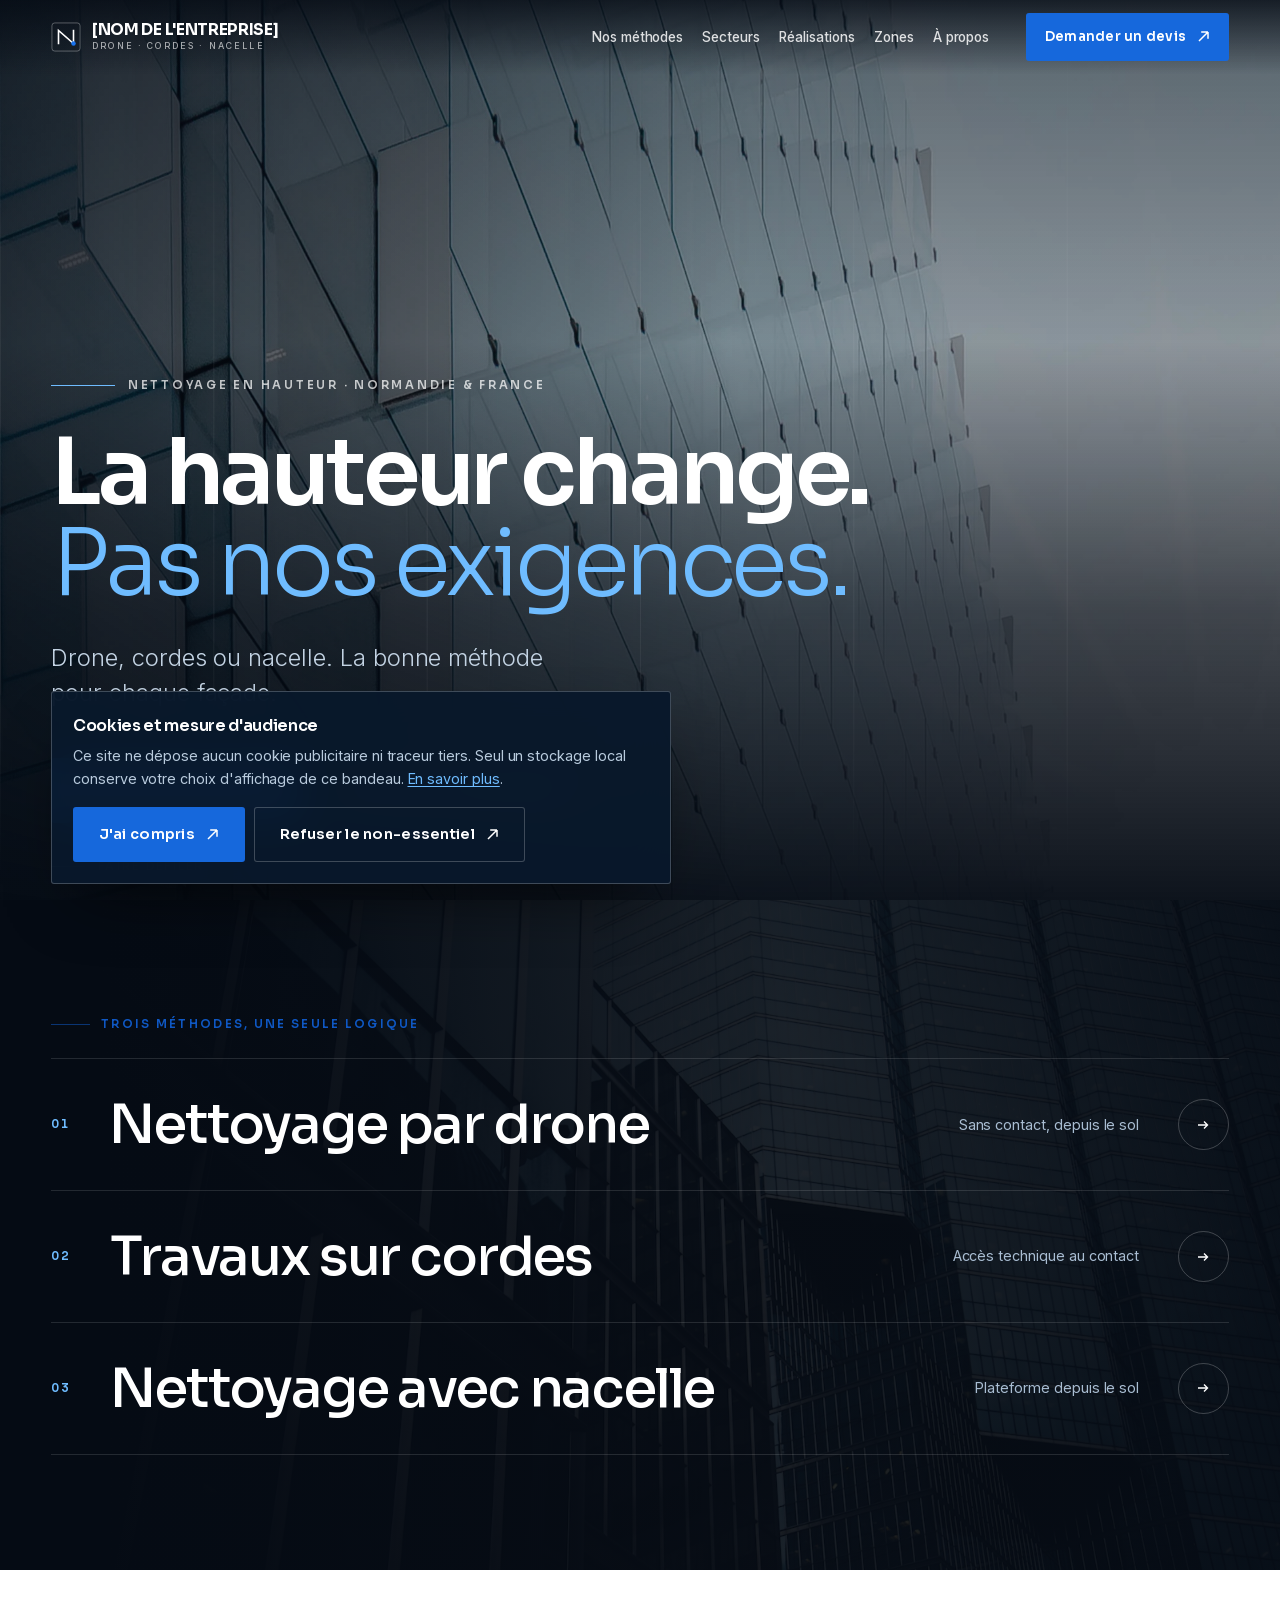
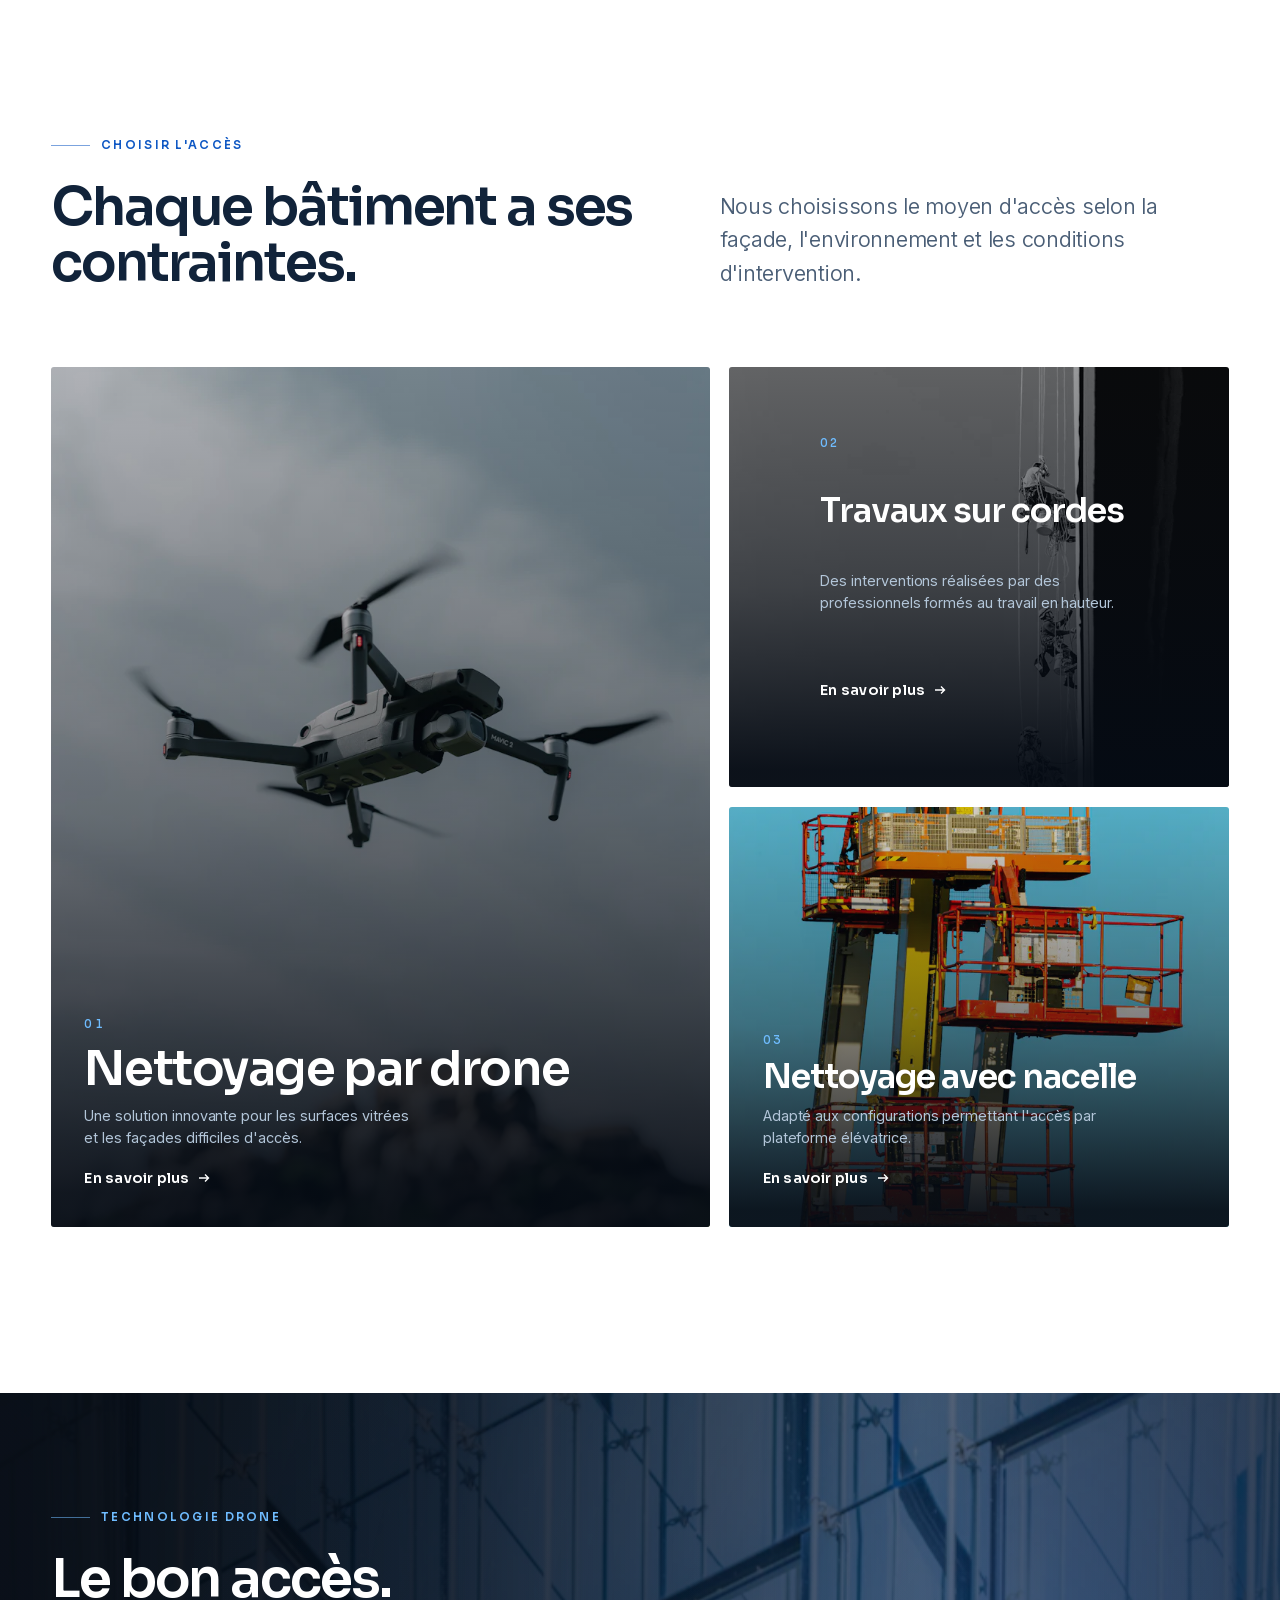
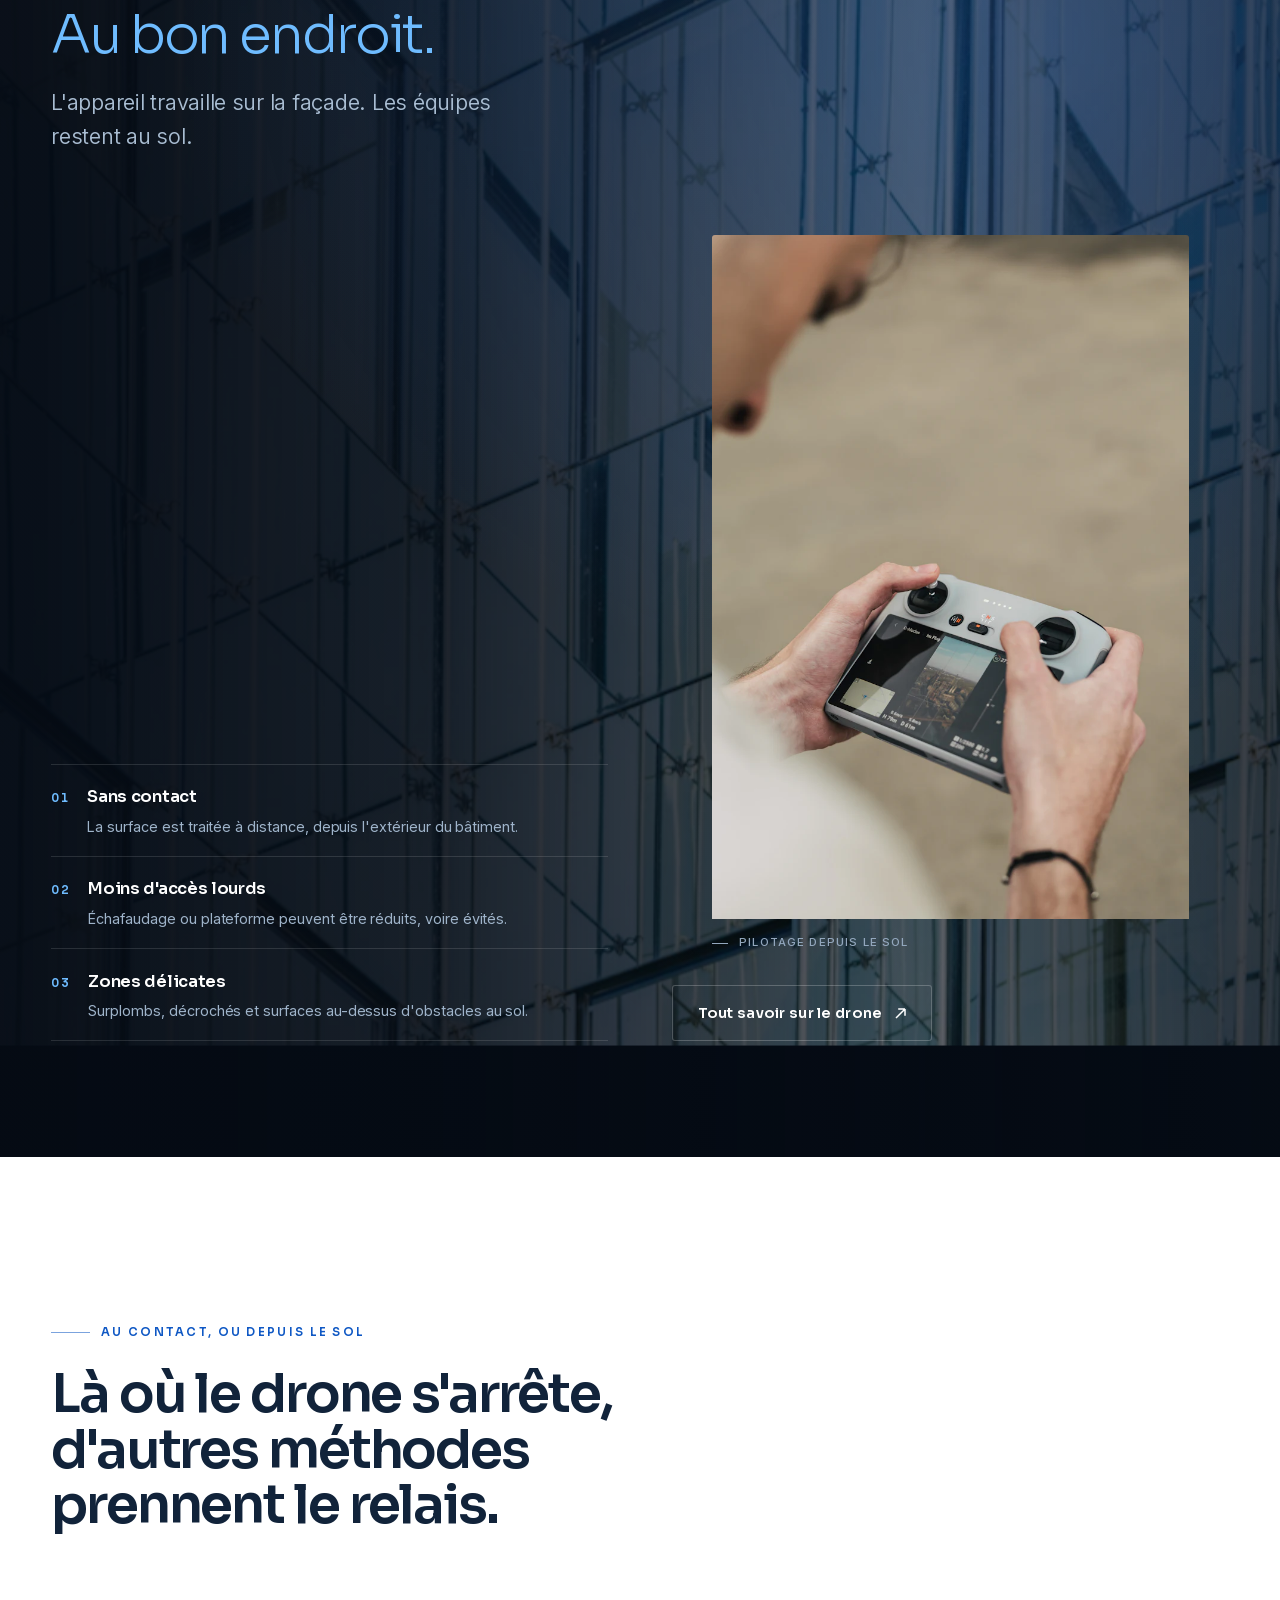
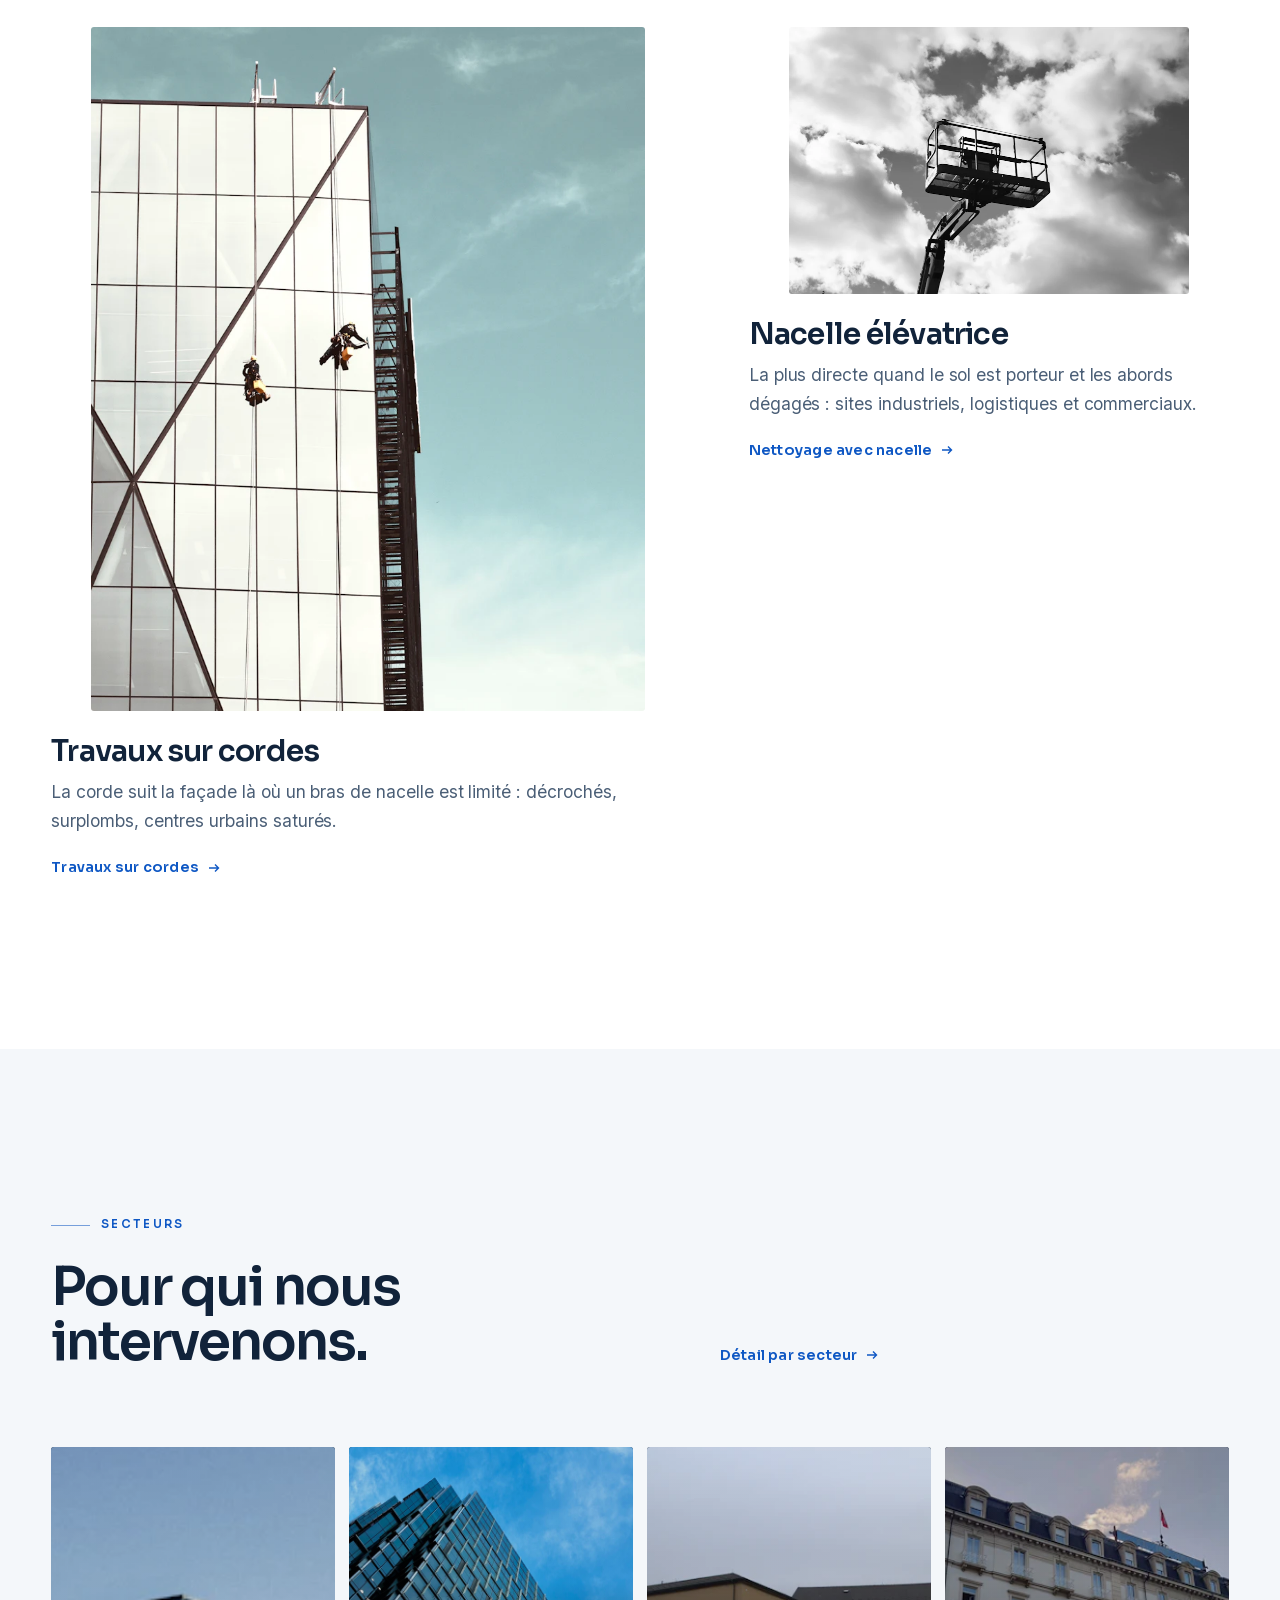
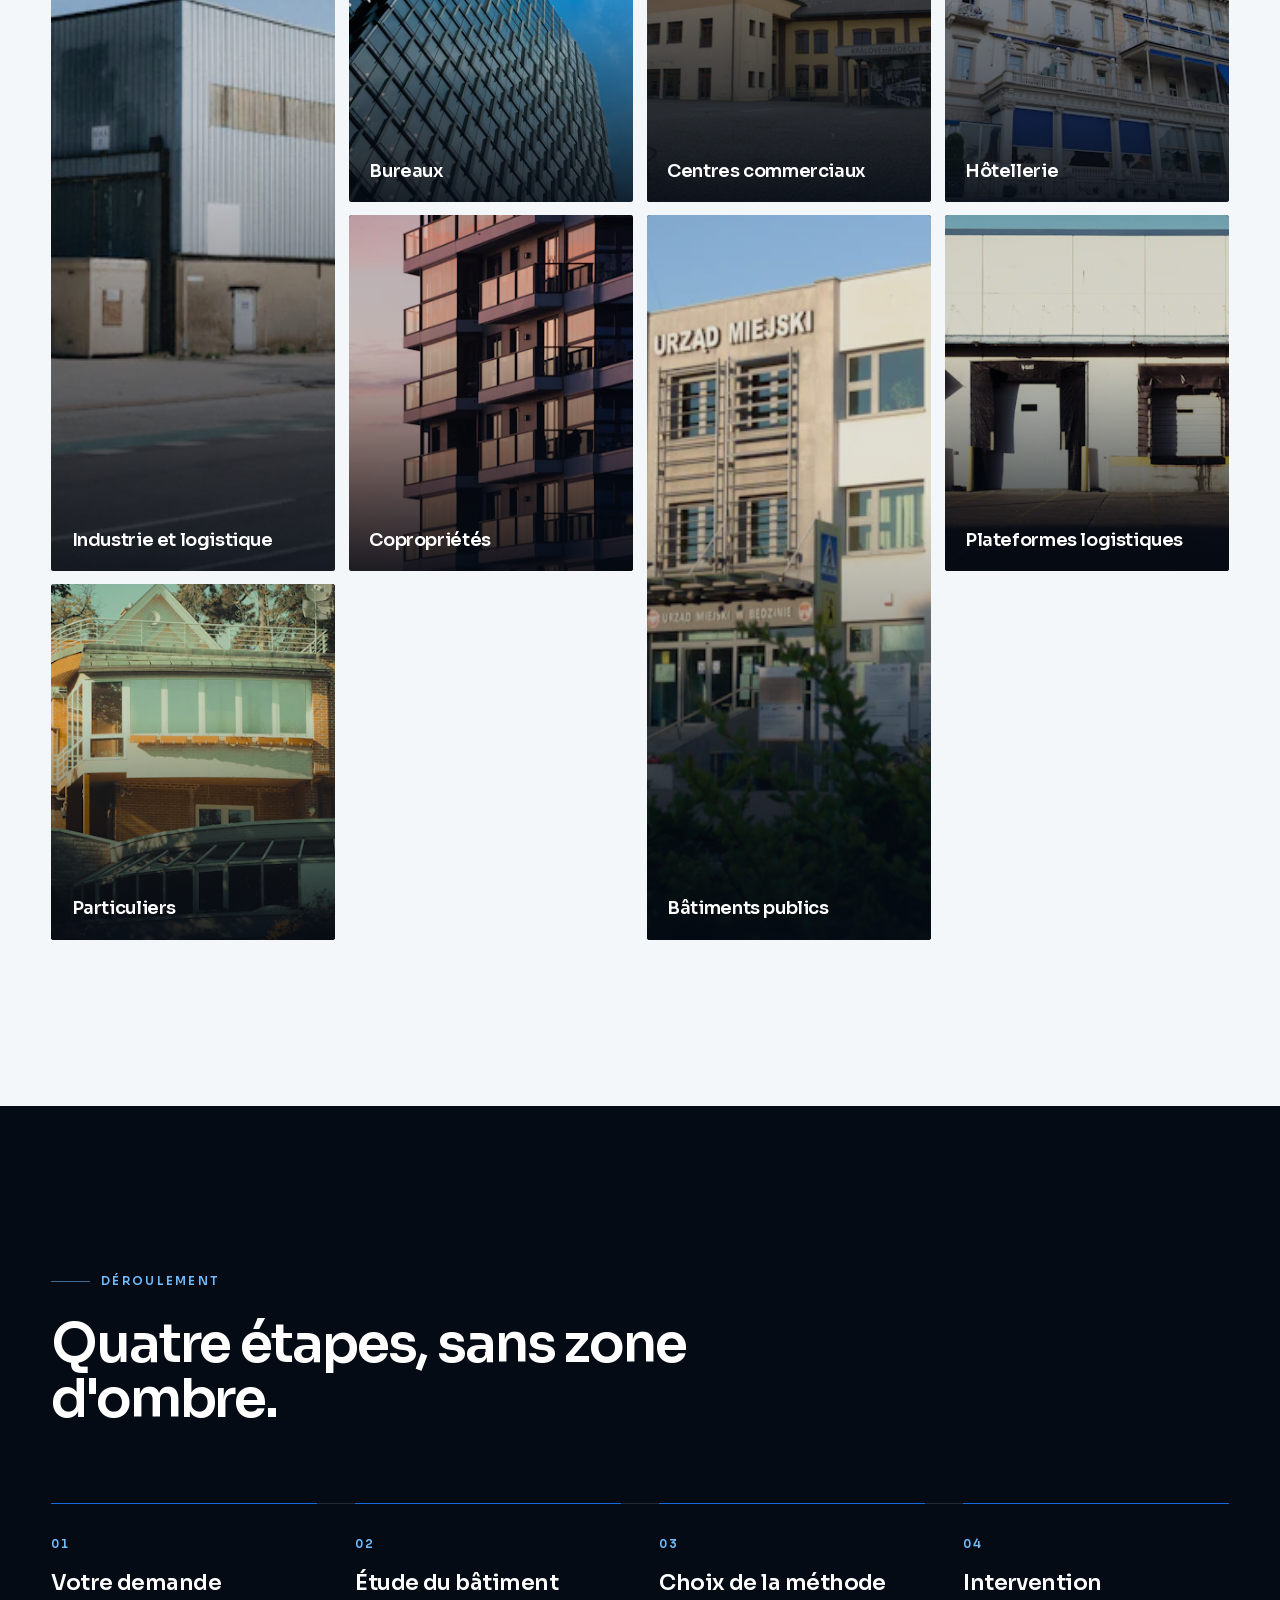
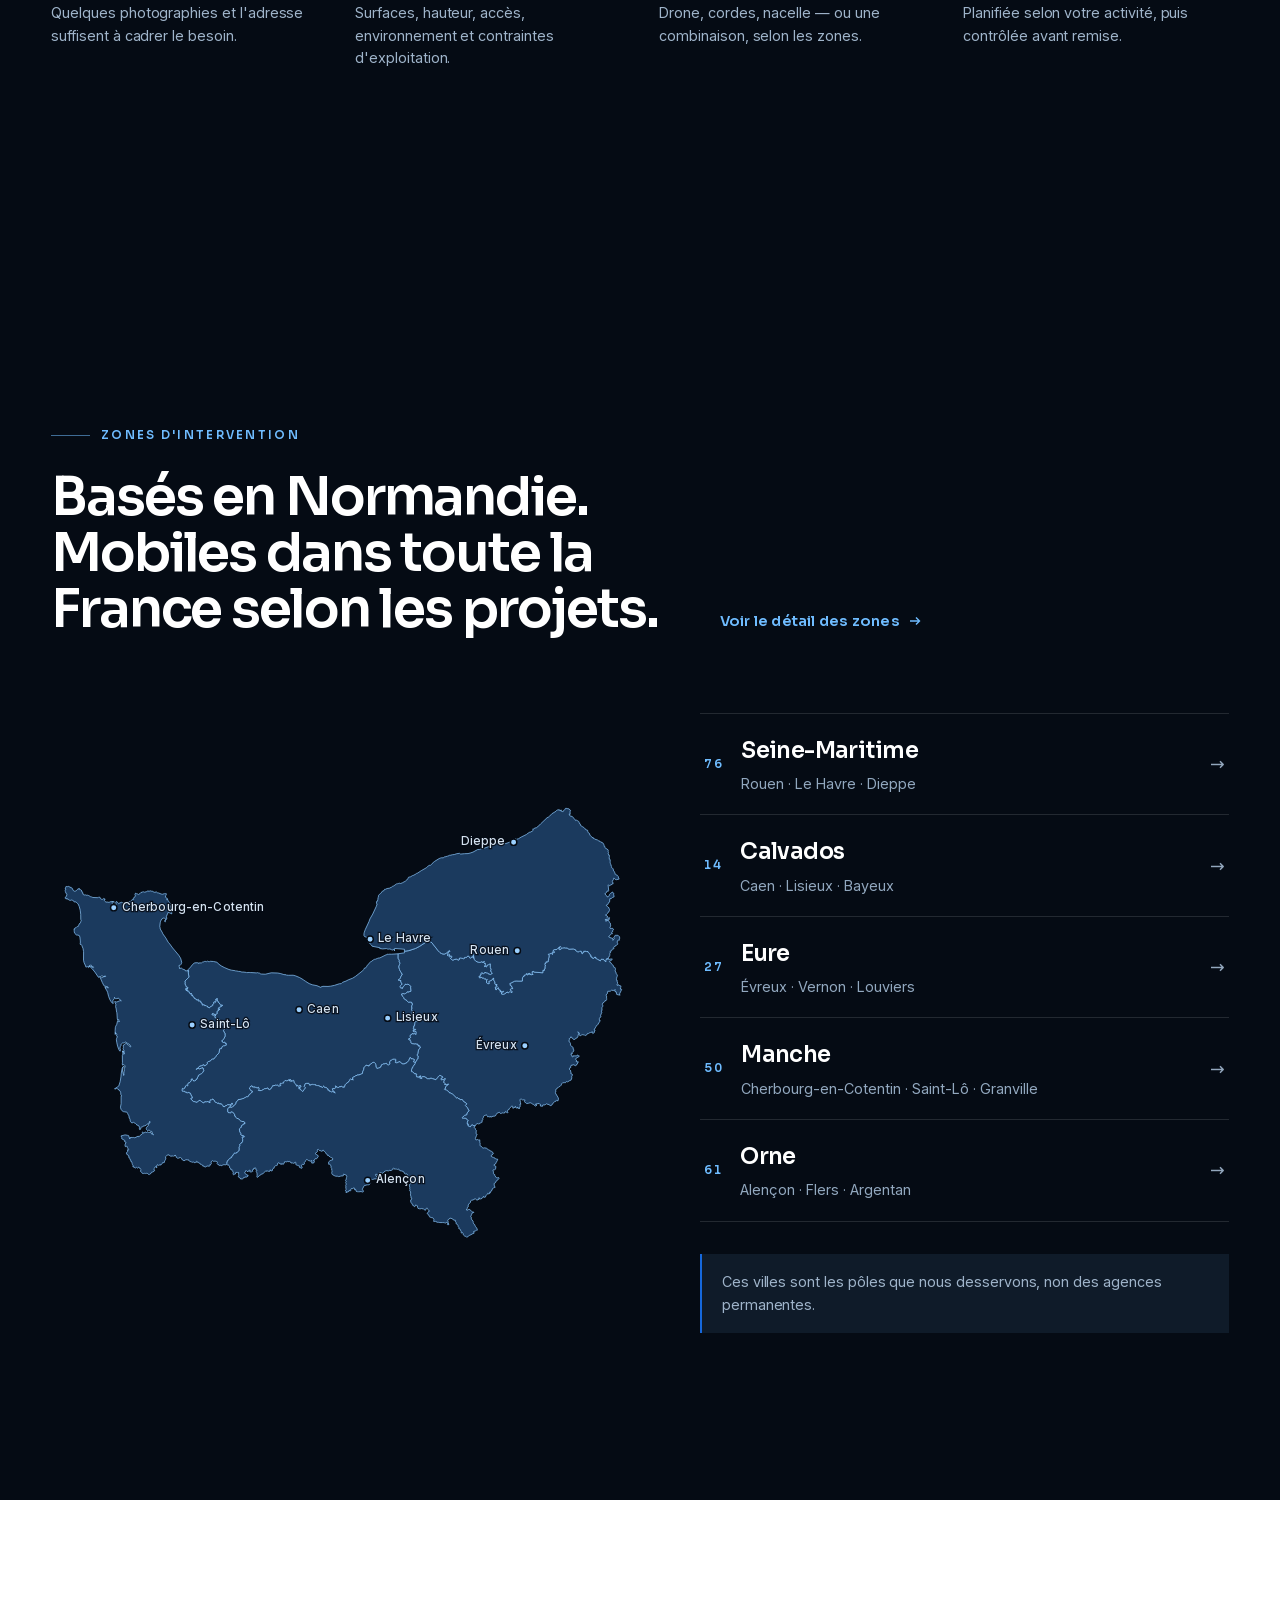
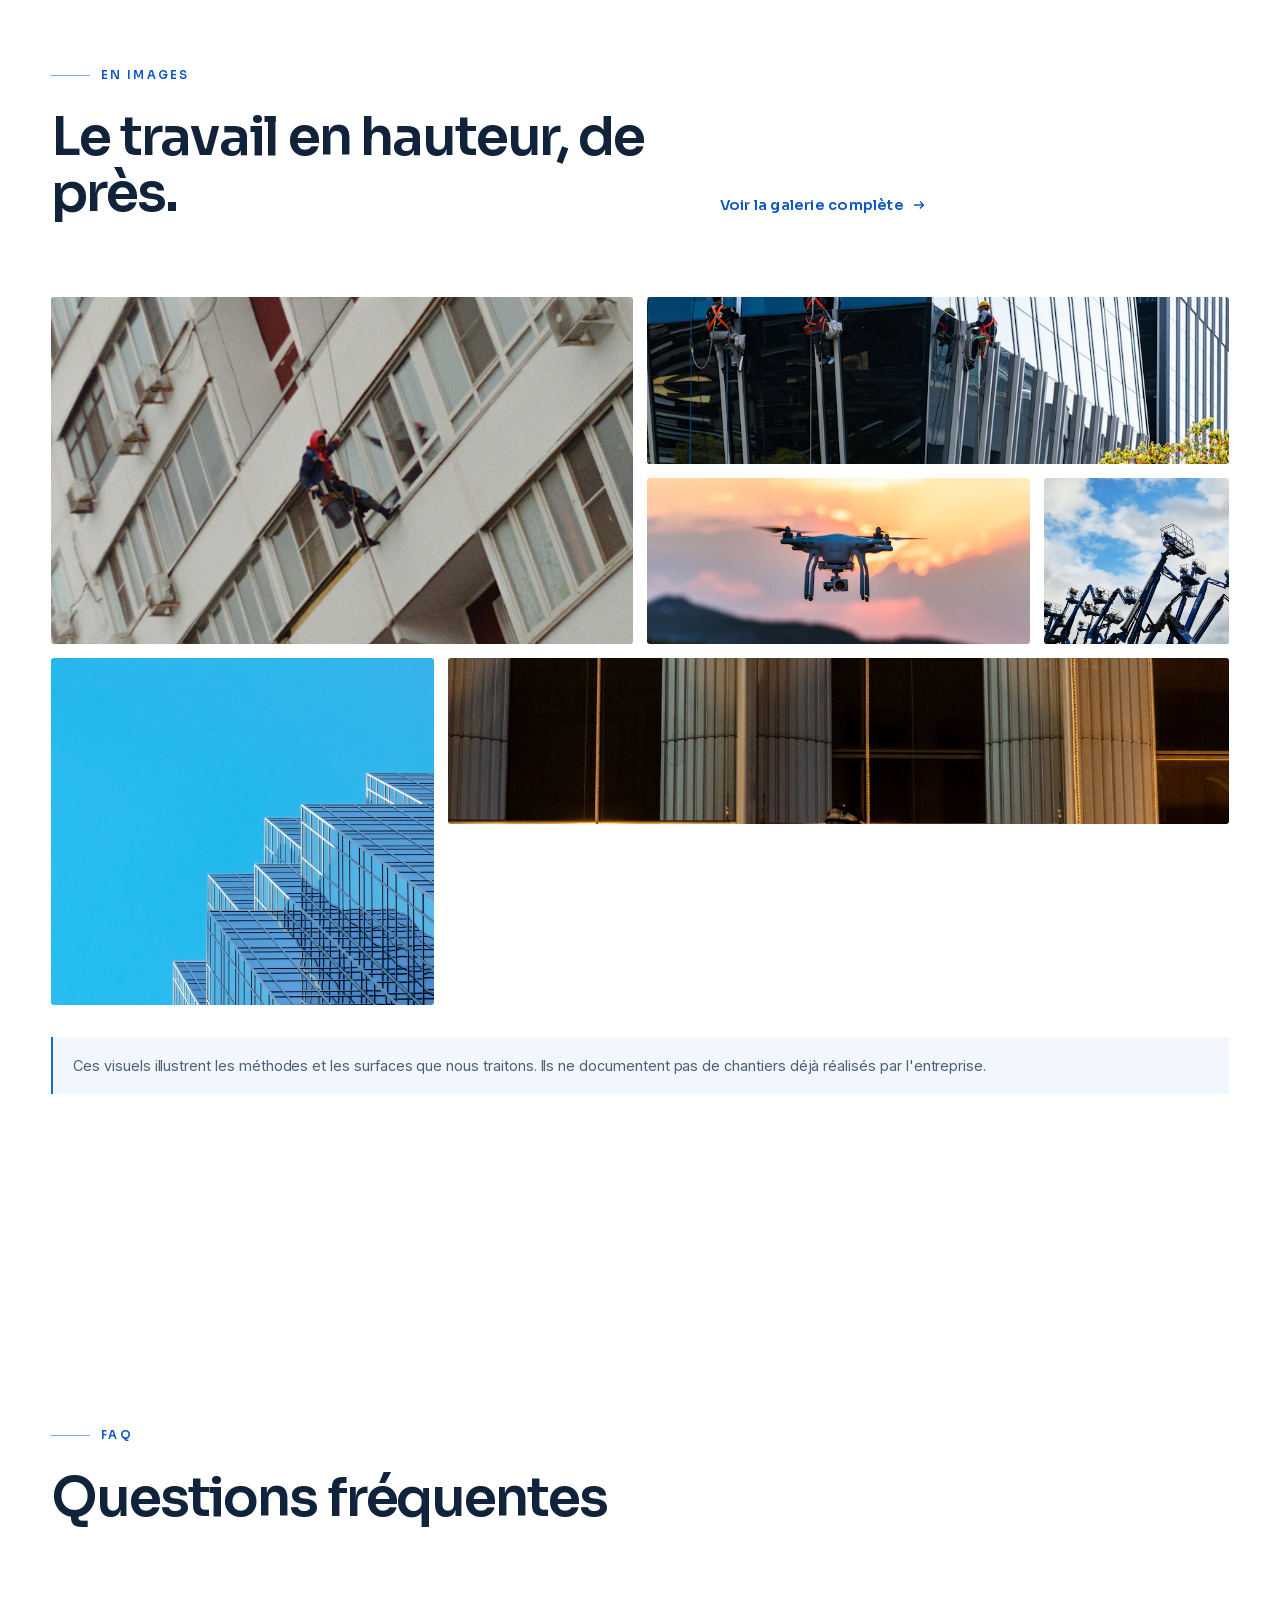
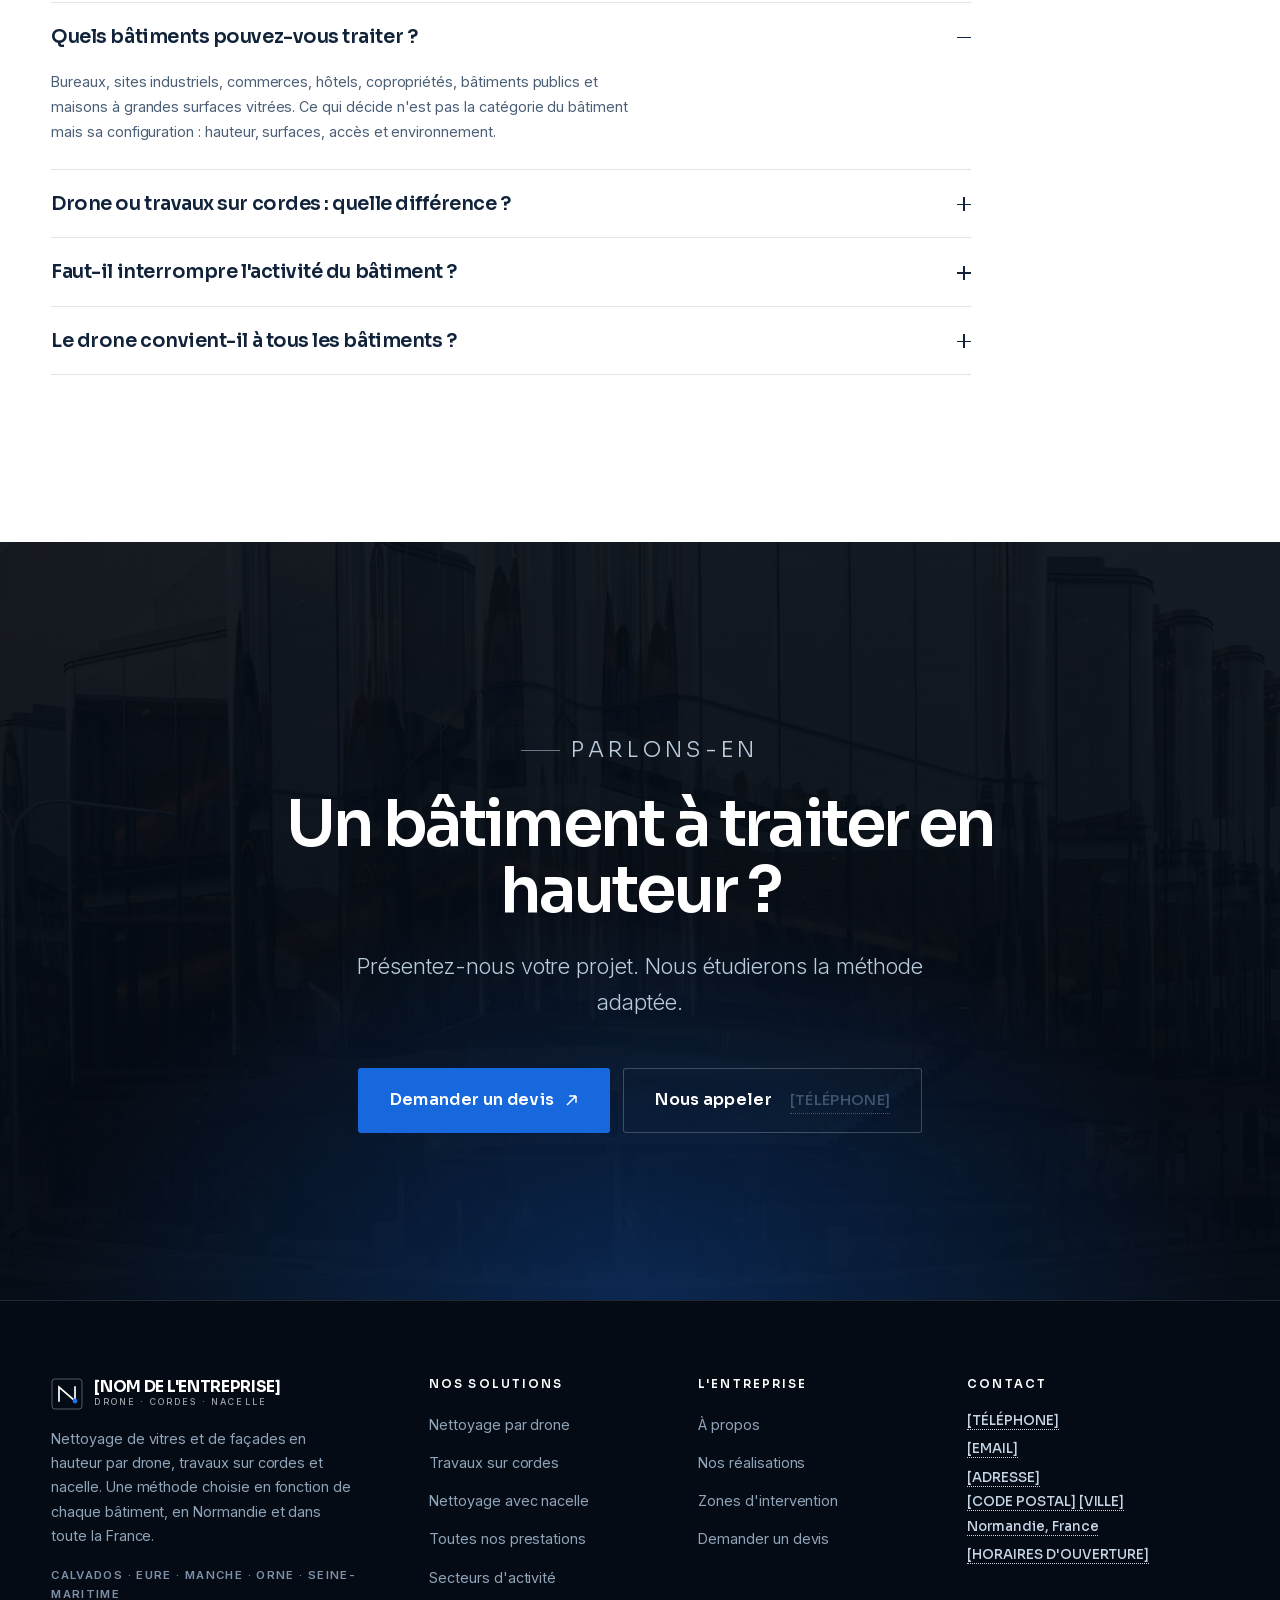
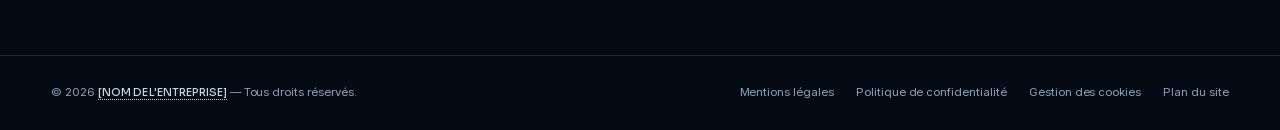
==== commit 164f0120: "Refonte : direction artistique, rythme et système de mouvement Direction artistique - Échelle d'espa" ====
--- a/docs/index.html
+++ b/docs/index.html
@@ -4,7 +4,7 @@
 <meta charset="utf-8">
 <meta name="viewport" content="width=device-width,initial-scale=1">
 <title>Nettoyage de vitres et façades en hauteur | [NOM DE L'ENTREPRISE]</title>
-<meta name="description" content="Nettoyage professionnel de vitres et de façades en hauteur : drone, travaux sur cordes et nacelle. Étude de chaque bâtiment, intervention en Normandie et dans toute la France.">
+<meta name="description" content="Nettoyage professionnel de vitres et de façades en hauteur : drone, travaux sur cordes et nacelle. La méthode est choisie selon le bâtiment. Normandie et France.">
 <link rel="canonical" href="https://www.exemple-nettoyage-normandie.fr/">
 <meta name="robots" content="noindex,nofollow">
 <meta name="theme-color" content="#050B14">
@@ -12,23 +12,23 @@
 <meta property="og:type" content="website">
 <meta property="og:site_name" content="[NOM DE L'ENTREPRISE]">
 <meta property="og:locale" content="fr_FR">
-<meta property="og:title" content="Le nettoyage en hauteur, réinventé — drone, cordes et nacelle en Normandie">
-<meta property="og:description" content="Nettoyage professionnel de vitres et de façades en hauteur : drone, travaux sur cordes et nacelle. Étude de chaque bâtiment, intervention en Normandie et dans toute la France.">
+<meta property="og:title" content="La hauteur change. Pas nos exigences.">
+<meta property="og:description" content="Nettoyage professionnel de vitres et de façades en hauteur : drone, travaux sur cordes et nacelle. La méthode est choisie selon le bâtiment. Normandie et France.">
 <meta property="og:url" content="https://www.exemple-nettoyage-normandie.fr/">
 <meta property="og:image" content="https://www.exemple-nettoyage-normandie.fr/assets/img/hero-facade-verre-band-1100.webp">
 <meta property="og:image:width" content="1100">
 <meta property="og:image:height" content="619">
 <meta name="twitter:card" content="summary_large_image">
-<meta name="twitter:title" content="Le nettoyage en hauteur, réinventé — drone, cordes et nacelle en Normandie">
-<meta name="twitter:description" content="Nettoyage professionnel de vitres et de façades en hauteur : drone, travaux sur cordes et nacelle. Étude de chaque bâtiment, intervention en Normandie et dans toute la France.">
+<meta name="twitter:title" content="La hauteur change. Pas nos exigences.">
+<meta name="twitter:description" content="Nettoyage professionnel de vitres et de façades en hauteur : drone, travaux sur cordes et nacelle. La méthode est choisie selon le bâtiment. Normandie et France.">
 <meta name="twitter:image" content="https://www.exemple-nettoyage-normandie.fr/assets/img/hero-facade-verre-band-1100.webp">
 <link rel="preconnect" href="index.html" crossorigin>
 <link rel="preload" href="assets/fonts/sora-latin.woff2" as="font" type="font/woff2" crossorigin>
 <link rel="preload" href="assets/fonts/inter-latin.woff2" as="font" type="font/woff2" crossorigin>
 <script>document.documentElement.className+=" js"</script>
-<link rel="stylesheet" href="assets/css/site.css?v=987855a5d2209712">
+<link rel="stylesheet" href="assets/css/site.css?v=9ffaffa7d2209712">
 <link rel="icon" href="favicon.svg" type="image/svg+xml">
-<script type="application/ld+json">{"@context":"https://schema.org","@graph":[{"@type":"Organization","@id":"https://www.exemple-nettoyage-normandie.fr/#organisation","name":"[NOM DE L'ENTREPRISE]","url":"https://www.exemple-nettoyage-normandie.fr/","description":"Entreprise de nettoyage de vitres et de façades en hauteur : intervention par drone, travaux sur cordes et nacelle, en Normandie et dans toute la France.","areaServed":[{"@type":"AdministrativeArea","name":"Normandie"},{"@type":"Country","name":"France"}]},{"@type":"WebSite","@id":"https://www.exemple-nettoyage-normandie.fr/#site","url":"https://www.exemple-nettoyage-normandie.fr/","name":"[NOM DE L'ENTREPRISE]","inLanguage":"fr-FR","publisher":{"@id":"https://www.exemple-nettoyage-normandie.fr/#organisation"}},{"@type":"FAQPage","mainEntity":[{"@type":"Question","name":"Quels types de bâtiments pouvez-vous nettoyer ?","acceptedAnswer":{"@type":"Answer","text":"Nous intervenons sur des bâtiments tertiaires, industriels, commerciaux, hôteliers, publics et résidentiels : immeubles de bureaux, sièges sociaux, sites de production, entrepôts, centres commerciaux, hôtels, copropriétés, bâtiments administratifs, établissements scolaires, ainsi que des maisons individuelles comportant de grandes surfaces vitrées. Ce qui détermine notre capacité à intervenir n'est pas la catégorie du bâtiment mais sa configuration : hauteur, type de surface, points d'accès disponibles, environnement immédiat et contraintes d'exploitation. C'est ce que nous examinons lors de l'étude préalable."}},{"@type":"Question","name":"Le nettoyage par drone est-il adapté à tous les bâtiments ?","acceptedAnswer":{"@type":"Answer","text":"Non, et il est important de le dire clairement. Le drone est une solution pertinente pour certaines configurations — grandes façades vitrées, surfaces difficiles d'accès, abords dégagés — mais il ne remplace pas les autres méthodes dans tous les cas. Plusieurs éléments conditionnent la faisabilité : la nature et l'état du support, l'environnement immédiat du bâtiment, l'espace disponible au sol et en l'air, les conditions météorologiques le jour de l'intervention et le cadre réglementaire applicable au survol. Lorsque le drone n'est pas la bonne réponse, nous le disons et proposons les travaux sur cordes ou la nacelle."}},{"@type":"Question","name":"Quelle est la différence entre un nettoyage par drone et un nettoyage sur cordes ?","acceptedAnswer":{"@type":"Answer","text":"Le nettoyage par drone s'effectue sans contact humain avec la façade : l'appareil est piloté depuis le sol et traite la surface à distance. Cela limite le recours à des moyens d'accès lourds et réduit souvent l'emprise au sol de l'intervention. Les travaux sur cordes mobilisent des techniciens formés au travail en hauteur, qui descendent le long de la façade depuis des points d'ancrage. Cette méthode permet un travail au contact, donc un traitement plus précis des salissures incrustées, des encadrements et des détails d'une façade, ainsi qu'une adaptation fine aux géométries complexes. Les deux approches sont complémentaires plutôt que concurrentes. Sur certains chantiers, nous les combinons."}},{"@type":"Question","name":"Intervenez-vous dans toute la Normandie ?","acceptedAnswer":{"@type":"Answer","text":"Oui. La Normandie est notre territoire d'intervention principal et nous couvrons ses cinq départements : le Calvados (14), l'Eure (27), la Manche (50), l'Orne (61) et la Seine-Maritime (76). Nous desservons notamment les agglomérations de Rouen, du Havre, de Caen, de Cherbourg-en-Cotentin, d'Évreux, d'Alençon, de Dieppe, de Lisieux et de Saint-Lô, sans pour autant disposer d'une agence permanente dans chacune de ces villes."}},{"@type":"Question","name":"Pouvez-vous intervenir ailleurs en France ?","acceptedAnswer":{"@type":"Answer","text":"Oui. Nous réalisons des interventions sur l'ensemble du territoire français lorsque le projet le justifie : bâtiment de grande surface, site multi-implantations, besoin récurrent ou configuration nécessitant nos méthodes d'accès. Pour les projets hors Normandie, les frais de déplacement et l'organisation logistique sont intégrés à l'étude et apparaissent clairement dans la proposition."}},{"@type":"Question","name":"Comment se déroule une demande de devis ?","acceptedAnswer":{"@type":"Answer","text":"Vous nous décrivez votre bâtiment via le formulaire de devis, par téléphone ou par e-mail. Nous revenons vers vous pour préciser les points techniques manquants, puis nous étudions la faisabilité des différentes méthodes d'accès. Selon la complexité, une visite sur site peut être nécessaire avant la remise de la proposition. Celle-ci détaille la méthode retenue, le périmètre des surfaces traitées, les modalités d'intervention et le prix."}},{"@type":"Question","name":"Faut-il prévoir une interruption de l'activité du bâtiment ?","acceptedAnswer":{"@type":"Answer","text":"Dans la majorité des cas, non. Nos méthodes d'intervention sont choisies, entre autres, pour limiter la gêne occasionnée aux occupants et à l'exploitation du site. Certaines phases peuvent néanmoins exiger la neutralisation temporaire d'une zone : une portion de parking pour le positionnement d'une nacelle, un périmètre de sécurité au sol, ou la fermeture ponctuelle d'un accès. Ces besoins sont identifiés lors de l'étude et planifiés avec vous, y compris en dehors des heures d'ouverture lorsque c'est préférable."}},{"@type":"Question","name":"Quels éléments faut-il fournir pour obtenir un devis ?","acceptedAnswer":{"@type":"Answer","text":"Les plus utiles sont : l'adresse du bâtiment, sa hauteur ou son nombre de niveaux, le type de surfaces à traiter (vitrages, façade, bardage, verrière), une estimation des surfaces concernées et la fréquence souhaitée. Quelques photographies de l'extérieur du bâtiment, prises depuis plusieurs angles, font gagner beaucoup de temps : elles permettent d'apprécier les accès, les abords et l'état des surfaces. Le formulaire de devis permet de les joindre directement."}}]}]}</script>
+<script type="application/ld+json">{"@context":"https://schema.org","@graph":[{"@type":"Organization","@id":"https://www.exemple-nettoyage-normandie.fr/#organisation","name":"[NOM DE L'ENTREPRISE]","url":"https://www.exemple-nettoyage-normandie.fr/","description":"Entreprise de nettoyage de vitres et de façades en hauteur : intervention par drone, travaux sur cordes et nacelle, en Normandie et dans toute la France.","areaServed":[{"@type":"AdministrativeArea","name":"Normandie"},{"@type":"Country","name":"France"}]},{"@type":"WebSite","@id":"https://www.exemple-nettoyage-normandie.fr/#site","url":"https://www.exemple-nettoyage-normandie.fr/","name":"[NOM DE L'ENTREPRISE]","inLanguage":"fr-FR","publisher":{"@id":"https://www.exemple-nettoyage-normandie.fr/#organisation"}},{"@type":"FAQPage","mainEntity":[{"@type":"Question","name":"Quels bâtiments pouvez-vous traiter ?","acceptedAnswer":{"@type":"Answer","text":"Bureaux, sites industriels, commerces, hôtels, copropriétés, bâtiments publics et maisons à grandes surfaces vitrées. Ce qui décide n'est pas la catégorie du bâtiment mais sa configuration : hauteur, surfaces, accès et environnement."}},{"@type":"Question","name":"Drone ou travaux sur cordes : quelle différence ?","acceptedAnswer":{"@type":"Answer","text":"Le drone traite la façade à distance, piloté depuis le sol, sans que personne ne se trouve sur le bâtiment. Les cordes permettent un travail au contact, plus précis sur les salissures incrustées et les géométries complexes. Les deux sont complémentaires. Sur certains chantiers, nous les combinons."}},{"@type":"Question","name":"Faut-il interrompre l'activité du bâtiment ?","acceptedAnswer":{"@type":"Answer","text":"Dans la grande majorité des cas, non. Certaines phases demandent de neutraliser une zone au sol ou de garder les fenêtres fermées ; c'est planifié avec vous, au besoin en dehors des heures d'ouverture."}},{"@type":"Question","name":"Le drone convient-il à tous les bâtiments ?","acceptedAnswer":{"@type":"Answer","text":"Non. L'environnement, la nature du support, l'espace disponible, la météo du jour et la réglementation du survol conditionnent sa mise en œuvre. Quand ce n'est pas la bonne méthode, nous le disons et proposons les cordes ou la nacelle."}}]}]}</script>
 </head>
 <body>
 <a class="skip" href="#principal">Aller au contenu principal</a>
@@ -44,7 +44,7 @@
     </svg>
     <span class="nav__word"><b>[NOM DE L'ENTREPRISE]</b><span>Drone · Cordes · Nacelle</span></span>
   </a>
-    <nav class="nav__links" aria-label="Navigation principale"><a href="index.html" aria-current="page">Accueil</a><a href="services.html">Nos services</a><a href="nettoyage-par-drone.html">Nettoyage par drone</a><a href="travaux-sur-cordes.html">Travaux sur cordes</a><a href="realisations.html">Nos réalisations</a><a href="zones-intervention.html">Zones d'intervention</a><a href="contact.html">Contact</a></nav>
+    <nav class="nav__links" aria-label="Navigation principale"><a href="services.html">Nos méthodes</a><a href="secteurs-dactivite.html">Secteurs</a><a href="realisations.html">Réalisations</a><a href="zones-intervention.html">Zones</a><a href="a-propos.html">À propos</a></nav>
     <div class="nav__cta"><a class="btn  " href="contact.html">Demander un devis<svg class="btn__ar" width="13" height="13" viewBox="0 0 13 13" fill="none" aria-hidden="true"><path d="M2 11 11 2M11 2H4.2M11 2v6.8" stroke="currentColor" stroke-width="1.5"/></svg></a></div>
     <button class="nav__burger" type="button" aria-expanded="false" aria-controls="menu-mobile" aria-label="Ouvrir le menu">
       <span></span><span></span><span></span>
@@ -53,7 +53,7 @@
 </header>
 
 <div class="mob" id="menu-mobile" hidden>
-  <nav class="mob__links" aria-label="Navigation mobile"><a href="index.html" style="--i:0" aria-current="page"><i>01</i>Accueil</a><a href="services.html" style="--i:1"><i>02</i>Nos services</a><a href="nettoyage-par-drone.html" style="--i:2"><i>03</i>Nettoyage par drone</a><a href="travaux-sur-cordes.html" style="--i:3"><i>04</i>Travaux sur cordes</a><a href="nettoyage-avec-nacelle.html" style="--i:4"><i>05</i>Nettoyage avec nacelle</a><a href="secteurs-dactivite.html" style="--i:5"><i>06</i>Secteurs d'activité</a><a href="realisations.html" style="--i:6"><i>07</i>Nos réalisations</a><a href="zones-intervention.html" style="--i:7"><i>08</i>Zones d'intervention</a><a href="contact.html" style="--i:8"><i>09</i>Contact</a><a href="a-propos.html" style="--i:9"><i>10</i>À propos</a></nav>
+  <nav class="mob__links" aria-label="Navigation mobile"><a href="index.html" class="" style="--i:0" aria-current="page">Accueil</a><a href="services.html" class="" style="--i:1">Nos méthodes</a><a href="nettoyage-par-drone.html" class="mob__sub" style="--i:2">Nettoyage par drone</a><a href="travaux-sur-cordes.html" class="mob__sub" style="--i:3">Travaux sur cordes</a><a href="nettoyage-avec-nacelle.html" class="mob__sub" style="--i:4">Nettoyage avec nacelle</a><a href="secteurs-dactivite.html" class="" style="--i:5">Secteurs d'activité</a><a href="realisations.html" class="" style="--i:6">Réalisations</a><a href="zones-intervention.html" class="" style="--i:7">Zones d'intervention</a><a href="a-propos.html" class="" style="--i:8">À propos</a><a href="contact.html" class="" style="--i:9">Contact</a></nav>
   <div class="mob__foot">
     <a class="btn  " href="contact.html">Demander un devis<svg class="btn__ar" width="13" height="13" viewBox="0 0 13 13" fill="none" aria-hidden="true"><path d="M2 11 11 2M11 2H4.2M11 2v6.8" stroke="currentColor" stroke-width="1.5"/></svg></a>
     <div class="mob__meta">
@@ -65,172 +65,136 @@
 
 <main id="principal">
 
-<!-- SECTION 1-2 — Hero cinématographique -->
-<section class="hero">
-  <div class="hero__media"><img src="assets/img/hero-facade-verre-2000.webp" srcset="assets/img/hero-facade-verre-800.webp 800w, assets/img/hero-facade-verre-1200.webp 1200w, assets/img/hero-facade-verre-2000.webp 2000w" sizes="100vw"
-    width="2000" height="3048" alt="Façade entièrement vitrée d'un immeuble de grande hauteur éclairée par la lumière rasante du matin" class=""
-    loading="eager" fetchpriority="high" decoding="sync"></div>
+<!-- A · Hero ----------------------------------------------------------- -->
+<section class="hero hero--v2" id="hero">
+  <div class="hero__media" data-hero-media>
+    <img src="assets/img/hero-facade-verre-2000.webp" srcset="assets/img/hero-facade-verre-800.webp 800w, assets/img/hero-facade-verre-1200.webp 1200w, assets/img/hero-facade-verre-2000.webp 2000w" sizes="100vw"
+    width="2000" height="3048" alt="Façade entièrement vitrée d'un immeuble de grande hauteur dans la lumière du matin" class=""
+    loading="eager" fetchpriority="high" decoding="sync">
+  </div>
   <div class="hero__grid" aria-hidden="true"></div>
   <div class="hero__in">
-    <p class="hero__loc"><i aria-hidden="true"></i>Normandie · Intervention dans toute la France</p>
-    <h1>Le nettoyage en hauteur,<em>réinventé.</em></h1>
-    <p class="hero__sub">Drone, travaux sur cordes et nacelles : des solutions professionnelles pour le nettoyage de vos vitres et façades, en Normandie et partout en France.</p>
+    <p class="hero__label">Nettoyage en hauteur · Normandie &amp; France</p>
+    <h1>La hauteur change.<em>Pas nos exigences.</em></h1>
+    <p class="hero__sub">Drone, cordes ou nacelle. La bonne méthode pour chaque façade.</p>
     <div class="hero__act">
-      <a class="btn  btn--lg" href="contact.html">Demander un devis<svg class="btn__ar" width="13" height="13" viewBox="0 0 13 13" fill="none" aria-hidden="true"><path d="M2 11 11 2M11 2H4.2M11 2v6.8" stroke="currentColor" stroke-width="1.5"/></svg></a>
-      <a class="btn btn--on-dark btn--lg" href="#methodes">Découvrir nos solutions<svg class="btn__ar" width="13" height="13" viewBox="0 0 13 13" fill="none" aria-hidden="true"><path d="M2 11 11 2M11 2H4.2M11 2v6.8" stroke="currentColor" stroke-width="1.5"/></svg></a>
-    </div>
-    <div class="hero__bar">
-      <div><b>Nettoyage par drone</b><span>Sans contact, depuis le sol</span></div>
-      <div><b>Travaux sur cordes</b><span>Accès technique au contact</span></div>
-      <div><b>Nacelle élévatrice</b><span>Plateforme depuis le sol</span></div>
-    </div>
-  </div>
-  <figure class="hero__inset">
-    <img src="assets/img/hero-drone-operation-1200.webp" srcset="assets/img/hero-drone-operation-700.webp 700w, assets/img/hero-drone-operation-1200.webp 1200w" sizes="340px"
-    width="1200" height="1376" alt="Drone professionnel en vol stationnaire, vu de près contre le ciel" class=""
-    loading="lazy" decoding="async">
-    <figcaption><span>Méthode 01</span><b>Drone</b></figcaption>
-  </figure>
-  <p class="hero__scroll"><i aria-hidden="true"></i>Faire défiler</p>
-</section>
-
-<!-- Bandeau d'annotations techniques -->
-<div class="ticker" aria-hidden="true">
-  <div class="ticker__in">
-    <span>Vitres et façades</span><span>Immeubles de grande hauteur</span><span>Surfaces difficiles d'accès</span>
-    <span>Bâtiments industriels</span><span>Verrières et bardages</span><span>Étude préalable systématique</span>
-    <span>Vitres et façades</span><span>Immeubles de grande hauteur</span><span>Surfaces difficiles d'accès</span>
-    <span>Bâtiments industriels</span><span>Verrières et bardages</span><span>Étude préalable systématique</span>
-  </div>
-</div>
-
-<!-- SECTION 3 — Positionnement éditorial -->
-<section class="sec" aria-labelledby="intro-t">
-  <div class="wrap">
-    <div class="edit edit--7-5">
-      <div class="rv">
-        <p class="eyebrow">Notre approche</p>
-        <h2 id="intro-t" style="max-width:20ch">Une nouvelle approche des interventions en hauteur.</h2>
-        <div class="prose" style="margin-top:1.8rem;max-width:58ch">
-          <p class="lead">Aucun bâtiment ne se nettoie comme le précédent. Une tour de bureaux entièrement vitrée, un site industriel aux abords dégagés et un immeuble de centre-ville aux voies étroites n'imposent ni les mêmes accès, ni les mêmes moyens.</p>
-          <p>Nous ne partons donc pas d'un équipement pour chercher ensuite où l'employer. Nous partons du bâtiment. Le drone, les travaux sur cordes et la nacelle sont trois réponses à un même problème — atteindre une surface en hauteur, proprement et en sécurité — et c'est la configuration du site qui désigne la bonne.</p>
-          <p><strong>Ce choix se fait avant l'intervention</strong>, lors d'une étude qui porte sur la configuration du bâtiment, la nature des surfaces, la hauteur, l'accessibilité, les contraintes techniques et vos propres exigences d'exploitation.</p>
+      <a class="btn  btn--lg" href="contact.html">Étudier mon projet<svg class="btn__ar" width="13" height="13" viewBox="0 0 13 13" fill="none" aria-hidden="true"><path d="M2 11 11 2M11 2H4.2M11 2v6.8" stroke="currentColor" stroke-width="1.5"/></svg></a>
+      <a class="btn btn--on-dark btn--lg" href="#methodes">Découvrir nos méthodes<svg class="btn__ar" width="13" height="13" viewBox="0 0 13 13" fill="none" aria-hidden="true"><path d="M2 11 11 2M11 2H4.2M11 2v6.8" stroke="currentColor" stroke-width="1.5"/></svg></a>
+    </div>
+  </div>
+  <p class="hero__cue"><i aria-hidden="true"></i>Faire défiler</p>
+</section>
+
+<!-- B · Sélecteur de méthodes ------------------------------------------ -->
+<section class="pick" id="methodes" aria-labelledby="pick-t">
+  <div class="pick__stage is-on" data-stage="0" aria-hidden="true"><img src="assets/img/facade-detail-2-band-1600.webp" srcset="assets/img/facade-detail-2-band-760.webp 760w, assets/img/facade-detail-2-band-1100.webp 1100w, assets/img/facade-detail-2-band-1600.webp 1600w" sizes="100vw"
+    width="1600" height="900" alt="" class=""
+    loading="lazy" decoding="async"></div><div class="pick__stage" data-stage="1" aria-hidden="true"><img src="assets/img/cordes-duo-band-1600.webp" srcset="assets/img/cordes-duo-band-760.webp 760w, assets/img/cordes-duo-band-1100.webp 1100w, assets/img/cordes-duo-band-1600.webp 1600w" sizes="100vw"
+    width="1600" height="900" alt="" class=""
+    loading="lazy" decoding="async"></div><div class="pick__stage" data-stage="2" aria-hidden="true"><img src="assets/img/nacelle-hero-band-1600.webp" srcset="assets/img/nacelle-hero-band-760.webp 760w, assets/img/nacelle-hero-band-1100.webp 1100w, assets/img/nacelle-hero-band-1600.webp 1600w" sizes="100vw"
+    width="1600" height="900" alt="" class=""
+    loading="lazy" decoding="async"></div>
+  <div class="pick__in">
+    <h2 id="pick-t" class="vh">Nos trois méthodes d'intervention</h2>
+    <p class="eyebrow rv">Trois méthodes, une seule logique</p>
+    <ul class="pick__list rv" data-pick>
+      
+      <li class="pick__it">
+        <a href="nettoyage-par-drone.html" data-pick-i="0">
+          <span class="pick__n">01</span>
+          <span><span class="pick__t">Nettoyage par drone</span></span>
+          <span class="pick__m">Sans contact, depuis le sol</span>
+          <span class="pick__go"><svg width="12" height="12" viewBox="0 0 12 12" fill="none" aria-hidden="true"><path d="M1 6h9.5M7 2.5 10.5 6 7 9.5" stroke="currentColor" stroke-width="1.4"/></svg></span>
+        </a>
+      </li>
+      <li class="pick__it">
+        <a href="travaux-sur-cordes.html" data-pick-i="1">
+          <span class="pick__n">02</span>
+          <span><span class="pick__t">Travaux sur cordes</span></span>
+          <span class="pick__m">Accès technique au contact</span>
+          <span class="pick__go"><svg width="12" height="12" viewBox="0 0 12 12" fill="none" aria-hidden="true"><path d="M1 6h9.5M7 2.5 10.5 6 7 9.5" stroke="currentColor" stroke-width="1.4"/></svg></span>
+        </a>
+      </li>
+      <li class="pick__it">
+        <a href="nettoyage-avec-nacelle.html" data-pick-i="2">
+          <span class="pick__n">03</span>
+          <span><span class="pick__t">Nettoyage avec nacelle</span></span>
+          <span class="pick__m">Plateforme depuis le sol</span>
+          <span class="pick__go"><svg width="12" height="12" viewBox="0 0 12 12" fill="none" aria-hidden="true"><path d="M1 6h9.5M7 2.5 10.5 6 7 9.5" stroke="currentColor" stroke-width="1.4"/></svg></span>
+        </a>
+      </li>
+    </ul>
+  </div>
+</section>
+
+<!-- C · Le bon moyen d'accès ------------------------------------------- -->
+<section class="sec" aria-labelledby="trio-t">
+  <div class="wrap">
+    <div class="shead rv">
+      <div>
+        <p class="eyebrow">Choisir l'accès</p>
+        <h2 id="trio-t">Chaque bâtiment a ses contraintes.</h2>
+      </div>
+      <div class="shead__aside">
+        <p class="lead">Nous choisissons le moyen d'accès selon la façade, l'environnement et les conditions d'intervention.</p>
+      </div>
+    </div>
+    <div class="trio rv">
+      
+      <article class="trio__it trio__a">
+        <img src="assets/img/methode-drone-1200.webp" srcset="assets/img/methode-drone-700.webp 700w, assets/img/methode-drone-900.webp 900w, assets/img/methode-drone-1200.webp 1200w" sizes="(max-width:959px) 100vw, 56vw"
+    width="1200" height="1597" alt="Drone professionnel en vol utilisé pour le nettoyage de surfaces vitrées en hauteur" class=""
+    loading="lazy" decoding="async">
+        <div class="trio__b">
+          <span class="idx">01</span>
+          <h3>Nettoyage par drone</h3>
+          <p>Une solution innovante pour les surfaces vitrées et les façades difficiles d'accès.</p>
+          <a class="tlink" href="nettoyage-par-drone.html">En savoir plus<svg width="12" height="12" viewBox="0 0 12 12" fill="none" aria-hidden="true"><path d="M1 6h9.5M7 2.5 10.5 6 7 9.5" stroke="currentColor" stroke-width="1.4"/></svg></a>
         </div>
-        <div class="btn-row" style="margin-top:2.2rem"><a class="tlink" href="services.html">Voir nos trois méthodes en détail<svg width="12" height="12" viewBox="0 0 12 12" fill="none" aria-hidden="true"><path d="M1 6h9.5M7 2.5 10.5 6 7 9.5" stroke="currentColor" stroke-width="1.4"/></svg></a></div>
-      </div>
-      <div class="rv" style="--i:1">
-        <figure class="edit__fig reveal-img">
-          <img src="assets/img/facade-detail-3-1400.webp" srcset="assets/img/facade-detail-3-800.webp 800w, assets/img/facade-detail-3-1400.webp 1400w" sizes="(max-width:899px) 100vw, 40vw"
-    width="1400" height="1120" alt="Gratte-ciel contemporain à façade de verre en gradins se détachant sur un ciel dégagé" class=""
-    loading="lazy" decoding="async">
-        </figure>
-        <figcaption class="lbl" style="margin-top:.9rem;letter-spacing:.1em">Étude préalable — configuration, surfaces, accès</figcaption>
-      </div>
-    </div>
-    
-<table class="mtx rv">
-  <caption>Indications générales — la méthode retenue est toujours déterminée après étude du bâtiment</caption>
-  <thead><tr><th scope="col">Configuration du bâtiment</th><th scope="col">Drone</th><th scope="col">Cordes</th><th scope="col">Nacelle</th></tr></thead>
-  <tbody>
-    <tr>
-      <th scope="row">Façade entièrement vitrée, immeuble de grande hauteur</th>
-      <td data-l="Drone">Souvent pertinent</td>
-      <td data-l="Cordes">Pertinent</td>
-      <td data-l="Nacelle">Selon le dégagement au sol</td>
-    </tr><tr>
-      <th scope="row">Bâtiment industriel avec abords dégagés</th>
-      <td data-l="Drone">Souvent pertinent</td>
-      <td data-l="Cordes">Selon les points d'ancrage</td>
-      <td data-l="Nacelle">Souvent pertinent</td>
-    </tr><tr>
-      <th scope="row">Cœur de ville, voirie étroite, stationnement contraint</th>
-      <td data-l="Drone">Selon l'environnement et la réglementation locale</td>
-      <td data-l="Cordes">Souvent pertinent</td>
-      <td data-l="Nacelle">Rarement adapté</td>
-    </tr><tr>
-      <th scope="row">Verrière, auvent, surface en surplomb</th>
-      <td data-l="Drone">Selon la configuration</td>
-      <td data-l="Cordes">Souvent pertinent</td>
-      <td data-l="Nacelle">Selon la portée disponible</td>
-    </tr><tr>
-      <th scope="row">Bâtiment public en activité continue</th>
-      <td data-l="Drone">Selon l'environnement</td>
-      <td data-l="Cordes">Souvent pertinent</td>
-      <td data-l="Nacelle">Selon les horaires d'accès</td>
-    </tr>
-  </tbody>
-</table>
-  </div>
-</section>
-
-<!-- SECTION 4 — Les trois méthodes -->
-<section id="methodes" class="sec sec--flush-b" aria-labelledby="meth-t" style="padding-bottom:0">
-  <div class="wrap">
-    <div class="shead rv">
-      <div>
-        <p class="eyebrow">Trois méthodes d'intervention</p>
-        <h2 id="meth-t">Le bon accès pour la bonne façade.</h2>
-      </div>
-      <div class="shead__aside">
-        <p class="lead" style="font-size:var(--t-body)">Nos trois méthodes sont complémentaires. Elles sont parfois combinées sur un même chantier, lorsque la géométrie du bâtiment l'impose.</p>
-      </div>
-    </div>
-  </div>
-  <ul class="meth">
-    <li class="meth__it meth__it--lead rv">
-      <img src="assets/img/methode-drone-1200.webp" srcset="assets/img/methode-drone-700.webp 700w, assets/img/methode-drone-1200.webp 1200w" sizes="(max-width:999px) 100vw, 45vw"
-    width="1200" height="1597" alt="Drone professionnel en vol, utilisé pour le nettoyage de surfaces vitrées en hauteur" class=""
-    loading="lazy" decoding="async">
-      <span class="meth__tag">Méthode 01</span>
-      <p class="meth__num">01</p>
-      <svg class="meth__ico" viewBox="0 0 32 32" fill="none" stroke="currentColor" stroke-width="1.4" aria-hidden="true"><path d="M11 11h10v10H11z"/><path d="M11 11 6 6M21 11l5-5M11 21l-5 5M21 21l5 5"/><circle cx="5" cy="5" r="3.2"/><circle cx="27" cy="5" r="3.2"/><circle cx="5" cy="27" r="3.2"/><circle cx="27" cy="27" r="3.2"/><path d="M14.5 16h3"/></svg>
-      <h3>Nettoyage par drone</h3>
-      <p>Une solution innovante pour intervenir sur certaines surfaces vitrées et façades difficiles d'accès.</p>
-      <a class="tlink" href="nettoyage-par-drone.html">Découvrir le nettoyage par drone<svg width="12" height="12" viewBox="0 0 12 12" fill="none" aria-hidden="true"><path d="M1 6h9.5M7 2.5 10.5 6 7 9.5" stroke="currentColor" stroke-width="1.4"/></svg></a>
-    </li>
-    <li class="meth__it rv" style="--i:1">
-      <img src="assets/img/methode-cordes-1200.webp" srcset="assets/img/methode-cordes-700.webp 700w, assets/img/methode-cordes-1200.webp 1200w" sizes="(max-width:999px) 100vw, 28vw"
-    width="1200" height="1601" alt="Techniciens cordistes suspendus le long d'un immeuble de grande hauteur pour le nettoyage de la façade" class=""
-    loading="lazy" decoding="async">
-      <span class="meth__tag">Méthode 02</span>
-      <p class="meth__num">02</p>
-      <svg class="meth__ico" viewBox="0 0 32 32" fill="none" stroke="currentColor" stroke-width="1.4" aria-hidden="true"><path d="M4 4h24"/><path d="M12 4v12M20 4v8"/><circle cx="12" cy="19" r="3.2"/><path d="M12 22.2V28M9 28h6"/><path d="M20 12c0 4-5 4-5 8"/></svg>
-      <h3>Travaux sur cordes</h3>
-      <p>Des interventions techniques réalisées par des professionnels formés au travail en hauteur.</p>
-      <a class="tlink" href="travaux-sur-cordes.html">Découvrir les travaux sur cordes<svg width="12" height="12" viewBox="0 0 12 12" fill="none" aria-hidden="true"><path d="M1 6h9.5M7 2.5 10.5 6 7 9.5" stroke="currentColor" stroke-width="1.4"/></svg></a>
-    </li>
-    <li class="meth__it rv" style="--i:2">
-      <img src="assets/img/methode-nacelle-1200.webp" srcset="assets/img/methode-nacelle-700.webp 700w, assets/img/methode-nacelle-1200.webp 1200w" sizes="(max-width:999px) 100vw, 28vw"
-    width="1200" height="1800" alt="Plateformes élévatrices mobiles de personnel déployées en hauteur contre un ciel dégagé" class=""
-    loading="lazy" decoding="async">
-      <span class="meth__tag">Méthode 03</span>
-      <p class="meth__num">03</p>
-      <svg class="meth__ico" viewBox="0 0 32 32" fill="none" stroke="currentColor" stroke-width="1.4" aria-hidden="true"><path d="M3 27h26"/><path d="M7 27v-4h8v4"/><path d="M13 23 24 9"/><path d="M20 9h8v6h-8z"/><circle cx="9" cy="27" r="2"/><circle cx="17" cy="27" r="2"/></svg>
-      <h3>Nettoyage avec nacelle</h3>
-      <p>Une solution adaptée aux configurations permettant un accès par plateforme élévatrice.</p>
-      <a class="tlink" href="nettoyage-avec-nacelle.html">Découvrir le nettoyage avec nacelle<svg width="12" height="12" viewBox="0 0 12 12" fill="none" aria-hidden="true"><path d="M1 6h9.5M7 2.5 10.5 6 7 9.5" stroke="currentColor" stroke-width="1.4"/></svg></a>
-    </li>
-  </ul>
-</section>
-
-<!-- SECTION 5 — Showcase drone -->
+      </article>
+      <article class="trio__it trio__b">
+        <img src="assets/img/methode-cordes-1200.webp" srcset="assets/img/methode-cordes-700.webp 700w, assets/img/methode-cordes-900.webp 900w, assets/img/methode-cordes-1200.webp 1200w" sizes="(max-width:959px) 100vw, 42vw"
+    width="1200" height="1601" alt="Techniciens cordistes suspendus le long d'un immeuble pour le nettoyage de la façade" class=""
+    loading="lazy" decoding="async">
+        <div class="trio__b">
+          <span class="idx">02</span>
+          <h3>Travaux sur cordes</h3>
+          <p>Des interventions réalisées par des professionnels formés au travail en hauteur.</p>
+          <a class="tlink" href="travaux-sur-cordes.html">En savoir plus<svg width="12" height="12" viewBox="0 0 12 12" fill="none" aria-hidden="true"><path d="M1 6h9.5M7 2.5 10.5 6 7 9.5" stroke="currentColor" stroke-width="1.4"/></svg></a>
+        </div>
+      </article>
+      <article class="trio__it trio__c">
+        <img src="assets/img/methode-nacelle-1200.webp" srcset="assets/img/methode-nacelle-700.webp 700w, assets/img/methode-nacelle-900.webp 900w, assets/img/methode-nacelle-1200.webp 1200w" sizes="(max-width:959px) 100vw, 42vw"
+    width="1200" height="1800" alt="Plateformes élévatrices mobiles de personnel déployées en hauteur" class=""
+    loading="lazy" decoding="async">
+        <div class="trio__b">
+          <span class="idx">03</span>
+          <h3>Nettoyage avec nacelle</h3>
+          <p>Adapté aux configurations permettant l'accès par plateforme élévatrice.</p>
+          <a class="tlink" href="nettoyage-avec-nacelle.html">En savoir plus<svg width="12" height="12" viewBox="0 0 12 12" fill="none" aria-hidden="true"><path d="M1 6h9.5M7 2.5 10.5 6 7 9.5" stroke="currentColor" stroke-width="1.4"/></svg></a>
+        </div>
+      </article>
+    </div>
+  </div>
+</section>
+
+<!-- D · Moment drone ---------------------------------------------------- -->
 <section class="show" aria-labelledby="show-t">
-  <div class="show__bg"><img src="assets/img/facade-detail-2-band-1600.webp" srcset="assets/img/facade-detail-2-band-760.webp 760w, assets/img/facade-detail-2-band-1100.webp 1100w, assets/img/facade-detail-2-band-1600.webp 1600w" sizes="100vw"
+  <div class="show__bg"><img src="assets/img/facade-detail-1-band-1600.webp" srcset="assets/img/facade-detail-1-band-760.webp 760w, assets/img/facade-detail-1-band-1100.webp 1100w, assets/img/facade-detail-1-band-1600.webp 1600w" sizes="100vw"
     width="1600" height="900" alt="" class="plx"
     loading="lazy" decoding="async"></div>
   <div class="show__in">
     <div class="show__head rv">
       <p class="eyebrow">Technologie drone</p>
-      <h2 id="show-t">Prenez de la hauteur.<em>Sans compromis sur l'accès.</em></h2>
-      <p class="lead" style="margin-top:1.6rem">Le nettoyage par drone déplace le point d'intervention : l'appareil travaille sur la façade, les équipes restent au sol. Sur les bâtiments dont la configuration s'y prête, cela change l'organisation complète du chantier.</p>
+      <h2 id="show-t">Le bon accès.<em>Au bon endroit.</em></h2>
+      <p class="lead" style="margin-top:var(--s-5)">L'appareil travaille sur la façade. Les équipes restent au sol.</p>
     </div>
     <div class="show__body">
       <div class="rv">
         <ul class="spec">
-          <li><b>01</b><div><strong>Intervention sans contact</strong><p>L'appareil traite la surface à distance, depuis l'extérieur du bâtiment, sans que personne n'ait à se trouver sur la façade.</p></div></li>
-          <li><b>02</b><div><strong>Moins de moyens d'accès lourds</strong><p>Dans les configurations adaptées, le recours à l'échafaudage ou à la plateforme élévatrice peut être réduit, voire évité.</p></div></li>
-          <li><b>03</b><div><strong>Zones difficiles d'accès</strong><p>Surplombs, décrochés, parties hautes de verrières, surfaces situées au-dessus d'obstacles au sol : le drone atteint des points où l'accès conventionnel est complexe.</p></div></li>
-          <li><b>04</b><div><strong>Moins de gêne pour le site</strong><p>Emprise au sol réduite, installation plus rapide, perturbation limitée de l'activité et de la circulation autour du bâtiment.</p></div></li>
+          <li><b>01</b><div><strong>Sans contact</strong><p>La surface est traitée à distance, depuis l'extérieur du bâtiment.</p></div></li>
+          <li><b>02</b><div><strong>Moins d'accès lourds</strong><p>Échafaudage ou plateforme peuvent être réduits, voire évités.</p></div></li>
+          <li><b>03</b><div><strong>Zones délicates</strong><p>Surplombs, décrochés et surfaces au-dessus d'obstacles au sol.</p></div></li>
         </ul>
       </div>
       <div class="rv" style="--i:1">
@@ -238,13 +202,9 @@
           <img src="assets/img/drone-pilote-1400.webp" srcset="assets/img/drone-pilote-800.webp 800w, assets/img/drone-pilote-1400.webp 1400w" sizes="(max-width:959px) 100vw, 46vw"
     width="1400" height="2100" alt="Opérateur pilotant un drone professionnel à l'aide de sa radiocommande" class="of-bas"
     loading="lazy" decoding="async">
-          <figcaption>Pilotage depuis le sol — les équipes restent en zone sûre</figcaption>
+          <figcaption>Pilotage depuis le sol</figcaption>
         </figure>
-        <div class="note" style="margin-top:1.6rem">
-          Le drone n'est pas une réponse universelle. L'environnement du bâtiment, la nature du support, l'espace disponible, la météo du jour et le cadre réglementaire applicable au survol conditionnent sa mise en œuvre. Lorsqu'il n'est pas la bonne méthode, nous vous le disons.
-        </div>
-        <div class="btn-row" style="margin-top:1.8rem">
-          <a class="btn  " href="contact.html">Demander une étude technique<svg class="btn__ar" width="13" height="13" viewBox="0 0 13 13" fill="none" aria-hidden="true"><path d="M2 11 11 2M11 2H4.2M11 2v6.8" stroke="currentColor" stroke-width="1.5"/></svg></a>
+        <div class="btn-row" style="margin-top:var(--s-6)">
           <a class="btn btn--on-dark " href="nettoyage-par-drone.html">Tout savoir sur le drone<svg class="btn__ar" width="13" height="13" viewBox="0 0 13 13" fill="none" aria-hidden="true"><path d="M2 11 11 2M11 2H4.2M11 2v6.8" stroke="currentColor" stroke-width="1.5"/></svg></a>
         </div>
       </div>
@@ -252,150 +212,132 @@
   </div>
 </section>
 
-<!-- SECTION 6 — Pourquoi nous choisir -->
-<section class="sec sec--paper" aria-labelledby="val-t">
-  <div class="wrap">
-    <div class="shead rv">
-      <div>
-        <p class="eyebrow">Pourquoi nous confier votre bâtiment</p>
-        <h2 id="val-t">Six raisons, et aucune promesse que nous ne pourrions tenir.</h2>
-      </div>
-      <div class="shead__aside">
-        <p class="lead" style="font-size:var(--t-body)">Nous ne communiquons ni chiffres d'activité, ni taux de satisfaction, ni références clients que nous ne pourrions documenter. Ce que nous mettons en avant, ce sont nos moyens et notre méthode.</p>
-      </div>
-    </div>
-    <ul class="vals" data-stagger>
-      <li class="rv"><h3>Plusieurs méthodes d'intervention</h3><p>Drone, travaux sur cordes et nacelle. Nous ne sommes pas contraints d'adapter votre bâtiment à un seul équipement.</p></li>
-      <li class="rv"><h3>Des solutions adaptées à chaque bâtiment</h3><p>La méthode est choisie après analyse, pas avant. C'est la configuration du site qui décide, pas notre parc matériel.</p></li>
-      <li class="rv"><h3>Des équipements professionnels</h3><p>Matériel de nettoyage et moyens d'accès professionnels, mis en œuvre par des personnels formés au travail en hauteur.</p></li>
-      <li class="rv"><h3>Une approche technique personnalisée</h3><p>Hauteur, type de vitrage, état des surfaces, abords, exploitation du site : chaque paramètre entre dans la proposition.</p></li>
-      <li class="rv"><h3>Normandie et France entière</h3><p>Les cinq départements normands constituent notre territoire principal ; nous intervenons ailleurs en France selon les projets.</p></li>
-      <li class="rv"><h3>Une étude préalable de chaque projet</h3><p>Aucune intervention n'est engagée sans que la faisabilité technique et les conditions de sécurité aient été établies.</p></li>
+<!-- E · Cordes et nacelle ----------------------------------------------- -->
+<section class="sec" aria-labelledby="duo-t">
+  <div class="wrap">
+    <div class="shead rv">
+      <div>
+        <p class="eyebrow">Au contact, ou depuis le sol</p>
+        <h2 id="duo-t">Là où le drone s'arrête, d'autres méthodes prennent le relais.</h2>
+      </div>
+    </div>
+    <div class="edit edit--7-5">
+      <div class="rv">
+        <figure class="edit__fig reveal-img">
+          <img src="assets/img/cordes-duo-1400.webp" srcset="assets/img/cordes-duo-800.webp 800w, assets/img/cordes-duo-1400.webp 1400w" sizes="(max-width:899px) 100vw, 56vw"
+    width="1400" height="1867" alt="Deux techniciens cordistes descendant en rappel la façade vitrée d'une tour" class=""
+    loading="lazy" decoding="async">
+        </figure>
+        <h3 style="margin-top:var(--s-5);font-size:var(--t-h3)">Travaux sur cordes</h3>
+        <p class="prose" style="margin-top:.6rem;color:var(--c-prose)">La corde suit la façade là où un bras de nacelle est limité : décrochés, surplombs, centres urbains saturés.</p>
+        <div style="margin-top:var(--s-4)"><a class="tlink" href="travaux-sur-cordes.html">Travaux sur cordes<svg width="12" height="12" viewBox="0 0 12 12" fill="none" aria-hidden="true"><path d="M1 6h9.5M7 2.5 10.5 6 7 9.5" stroke="currentColor" stroke-width="1.4"/></svg></a></div>
+      </div>
+      <div class="rv" style="--i:1">
+        <figure class="edit__fig reveal-img">
+          <img src="assets/img/nacelle-operateur-1400.webp" srcset="assets/img/nacelle-operateur-800.webp 800w, assets/img/nacelle-operateur-1400.webp 1400w" sizes="(max-width:899px) 100vw, 40vw"
+    width="1400" height="933" alt="Panier de nacelle élévatrice déployé contre le ciel" class=""
+    loading="lazy" decoding="async">
+        </figure>
+        <h3 style="margin-top:var(--s-5);font-size:var(--t-h3)">Nacelle élévatrice</h3>
+        <p class="prose" style="margin-top:.6rem;color:var(--c-prose)">La plus directe quand le sol est porteur et les abords dégagés : sites industriels, logistiques et commerciaux.</p>
+        <div style="margin-top:var(--s-4)"><a class="tlink" href="nettoyage-avec-nacelle.html">Nettoyage avec nacelle<svg width="12" height="12" viewBox="0 0 12 12" fill="none" aria-hidden="true"><path d="M1 6h9.5M7 2.5 10.5 6 7 9.5" stroke="currentColor" stroke-width="1.4"/></svg></a></div>
+      </div>
+    </div>
+  </div>
+</section>
+
+<!-- F · Secteurs --------------------------------------------------------- -->
+<section class="sec sec--paper" aria-labelledby="sect-t">
+  <div class="wrap">
+    <div class="shead rv">
+      <div>
+        <p class="eyebrow">Secteurs</p>
+        <h2 id="sect-t">Pour qui nous intervenons.</h2>
+      </div>
+      <div class="shead__aside"><a class="tlink" href="secteurs-dactivite.html">Détail par secteur<svg width="12" height="12" viewBox="0 0 12 12" fill="none" aria-hidden="true"><path d="M1 6h9.5M7 2.5 10.5 6 7 9.5" stroke="currentColor" stroke-width="1.4"/></svg></a></div>
+    </div>
+    <ul class="tiles rv">
+      
+      <li>
+        <img src="assets/img/secteur-industrie-1000.webp" srcset="assets/img/secteur-industrie-600.webp 600w, assets/img/secteur-industrie-1000.webp 1000w" sizes="(max-width:759px) 50vw, 25vw"
+    width="1000" height="667" alt="Bâtiment industriel de grande emprise sous un ciel dégagé" class=""
+    loading="lazy" decoding="async">
+        <a href="secteurs-dactivite.html#industrie-et-logistique"><h3>Industrie et logistique</h3></a>
+      </li>
+      <li>
+        <img src="assets/img/secteur-bureaux-1000.webp" srcset="assets/img/secteur-bureaux-600.webp 600w, assets/img/secteur-bureaux-1000.webp 1000w" sizes="(max-width:759px) 50vw, 25vw"
+    width="1000" height="1333" alt="Immeuble de bureaux contemporain à façade entièrement vitrée" class=""
+    loading="lazy" decoding="async">
+        <a href="secteurs-dactivite.html#bureaux"><h3>Bureaux</h3></a>
+      </li>
+      <li>
+        <img src="assets/img/secteur-commerce-1000.webp" srcset="assets/img/secteur-commerce-600.webp 600w, assets/img/secteur-commerce-1000.webp 1000w" sizes="(max-width:759px) 50vw, 25vw"
+    width="1000" height="664" alt="Entrée vitrée d'un bâtiment commercial contemporain" class=""
+    loading="lazy" decoding="async">
+        <a href="secteurs-dactivite.html#centres-commerciaux"><h3>Centres commerciaux</h3></a>
+      </li>
+      <li>
+        <img src="assets/img/secteur-hotellerie-1000.webp" srcset="assets/img/secteur-hotellerie-600.webp 600w, assets/img/secteur-hotellerie-1000.webp 1000w" sizes="(max-width:759px) 50vw, 25vw"
+    width="1000" height="563" alt="Façade d'un établissement hôtelier comportant de nombreuses fenêtres" class=""
+    loading="lazy" decoding="async">
+        <a href="secteurs-dactivite.html#hotellerie"><h3>Hôtellerie</h3></a>
+      </li>
+      <li>
+        <img src="assets/img/secteur-copropriete-1000.webp" srcset="assets/img/secteur-copropriete-600.webp 600w, assets/img/secteur-copropriete-1000.webp 1000w" sizes="(max-width:759px) 50vw, 25vw"
+    width="1000" height="667" alt="Immeuble d'habitation récent avec balcons vitrés" class=""
+    loading="lazy" decoding="async">
+        <a href="secteurs-dactivite.html#coproprietes"><h3>Copropriétés</h3></a>
+      </li>
+      <li>
+        <img src="assets/img/secteur-collectivites-1000.webp" srcset="assets/img/secteur-collectivites-600.webp 600w, assets/img/secteur-collectivites-1000.webp 1000w" sizes="(max-width:759px) 50vw, 25vw"
+    width="1000" height="750" alt="Bâtiment administratif public de plusieurs niveaux" class=""
+    loading="lazy" decoding="async">
+        <a href="secteurs-dactivite.html#batiments-publics"><h3>Bâtiments publics</h3></a>
+      </li>
+      <li>
+        <img src="assets/img/secteur-logistique-1000.webp" srcset="assets/img/secteur-logistique-600.webp 600w, assets/img/secteur-logistique-1000.webp 1000w" sizes="(max-width:759px) 50vw, 25vw"
+    width="1000" height="667" alt="Quais de chargement d'une plateforme logistique" class=""
+    loading="lazy" decoding="async">
+        <a href="secteurs-dactivite.html#plateformes-logistiques"><h3>Plateformes logistiques</h3></a>
+      </li>
+      <li>
+        <img src="assets/img/secteur-particuliers-1000.webp" srcset="assets/img/secteur-particuliers-600.webp 600w, assets/img/secteur-particuliers-1000.webp 1000w" sizes="(max-width:759px) 50vw, 25vw"
+    width="1000" height="667" alt="Maison contemporaine dotée de grandes baies vitrées et d'une véranda" class=""
+    loading="lazy" decoding="async">
+        <a href="secteurs-dactivite.html#particuliers"><h3>Particuliers</h3></a>
+      </li>
     </ul>
   </div>
 </section>
 
-
-<section class="sec " aria-labelledby="sect-t">
-  <div class="wrap">
-    <div class="shead rv">
-      <div>
-        <p class="eyebrow">Secteurs d'activité</p>
-        <h2 id="sect-t">Des bâtiments très différents, une même exigence.</h2>
-      </div>
-      <div class="shead__aside">
-        <p class="lead" style="font-size:var(--t-body)">Nous intervenons pour des donneurs d'ordre privés comme publics. Les contraintes diffèrent — accès, horaires, public présent, exploitation continue — et la méthode s'y adapte.</p>
-        <a class="tlink" href="secteurs-dactivite.html">Détail par secteur<svg width="12" height="12" viewBox="0 0 12 12" fill="none" aria-hidden="true"><path d="M1 6h9.5M7 2.5 10.5 6 7 9.5" stroke="currentColor" stroke-width="1.4"/></svg></a>
-      </div>
-    </div>
-    <ul class="sect rv">
-      
-      <li>
-        <img src="assets/img/secteur-industrie-1000.webp" srcset="assets/img/secteur-industrie-600.webp 600w, assets/img/secteur-industrie-1000.webp 1000w" sizes="(max-width:619px) 100vw, (max-width:999px) 50vw, 33vw"
-    width="1000" height="667" alt="Bâtiment industriel de grande emprise avec bardage métallique et ouvertures vitrées en hauteur" class=""
-    loading="lazy" decoding="async">
-        <a href="secteurs-dactivite.html#industrie">
-          <p>Sites de production, entrepôts et bâtiments techniques</p>
-          <h3>Industrie</h3>
-        </a>
-      </li>
-      <li>
-        <img src="assets/img/secteur-commerce-1000.webp" srcset="assets/img/secteur-commerce-600.webp 600w, assets/img/secteur-commerce-1000.webp 1000w" sizes="(max-width:619px) 100vw, (max-width:999px) 50vw, 33vw"
-    width="1000" height="664" alt="Entrée vitrée d'un bâtiment commercial moderne avec parvis" class=""
-    loading="lazy" decoding="async">
-        <a href="secteurs-dactivite.html#immobilier-commercial">
-          <p>Centres commerciaux, retail parks, enseignes</p>
-          <h3>Immobilier commercial</h3>
-        </a>
-      </li>
-      <li>
-        <img src="assets/img/secteur-bureaux-1000.webp" srcset="assets/img/secteur-bureaux-600.webp 600w, assets/img/secteur-bureaux-1000.webp 1000w" sizes="(max-width:619px) 100vw, (max-width:999px) 50vw, 33vw"
-    width="1000" height="1333" alt="Immeuble de bureaux contemporain à façade entièrement vitrée" class=""
-    loading="lazy" decoding="async">
-        <a href="secteurs-dactivite.html#bureaux">
-          <p>Immeubles tertiaires et sièges sociaux</p>
-          <h3>Bureaux</h3>
-        </a>
-      </li>
-      <li>
-        <img src="assets/img/secteur-hotellerie-1000.webp" srcset="assets/img/secteur-hotellerie-600.webp 600w, assets/img/secteur-hotellerie-1000.webp 1000w" sizes="(max-width:619px) 100vw, (max-width:999px) 50vw, 33vw"
-    width="1000" height="563" alt="Façade d'un établissement hôtelier avec nombreuses fenêtres et volets" class=""
-    loading="lazy" decoding="async">
-        <a href="secteurs-dactivite.html#hotellerie">
-          <p>Hôtels, résidences et établissements recevant du public</p>
-          <h3>Hôtellerie</h3>
-        </a>
-      </li>
-      <li>
-        <img src="assets/img/secteur-copropriete-1000.webp" srcset="assets/img/secteur-copropriete-600.webp 600w, assets/img/secteur-copropriete-1000.webp 1000w" sizes="(max-width:619px) 100vw, (max-width:999px) 50vw, 33vw"
-    width="1000" height="667" alt="Immeuble d'habitation récent avec balcons vitrés reflétant le ciel" class=""
-    loading="lazy" decoding="async">
-        <a href="secteurs-dactivite.html#coproprietes">
-          <p>Syndics, gestionnaires et conseils syndicaux</p>
-          <h3>Copropriétés</h3>
-        </a>
-      </li>
-      <li>
-        <img src="assets/img/secteur-collectivites-1000.webp" srcset="assets/img/secteur-collectivites-600.webp 600w, assets/img/secteur-collectivites-1000.webp 1000w" sizes="(max-width:619px) 100vw, (max-width:999px) 50vw, 33vw"
-    width="1000" height="750" alt="Bâtiment administratif public de plusieurs niveaux en façade claire" class=""
-    loading="lazy" decoding="async">
-        <a href="secteurs-dactivite.html#collectivites">
-          <p>Communes, intercommunalités et bâtiments publics</p>
-          <h3>Collectivités</h3>
-        </a>
-      </li>
-      <li>
-        <img src="assets/img/secteur-logistique-1000.webp" srcset="assets/img/secteur-logistique-600.webp 600w, assets/img/secteur-logistique-1000.webp 1000w" sizes="(max-width:619px) 100vw, (max-width:999px) 50vw, 33vw"
-    width="1000" height="667" alt="Quais de chargement d'une plateforme logistique" class=""
-    loading="lazy" decoding="async">
-        <a href="secteurs-dactivite.html#logistique">
-          <p>Plateformes, quais et bâtiments d'exploitation</p>
-          <h3>Logistique</h3>
-        </a>
-      </li>
-      <li>
-        <img src="assets/img/secteur-particuliers-1000.webp" srcset="assets/img/secteur-particuliers-600.webp 600w, assets/img/secteur-particuliers-1000.webp 1000w" sizes="(max-width:619px) 100vw, (max-width:999px) 50vw, 33vw"
-    width="1000" height="667" alt="Maison contemporaine dotée de grandes baies vitrées et d'une véranda" class=""
-    loading="lazy" decoding="async">
-        <a href="secteurs-dactivite.html#particuliers">
-          <p>Maisons, vérandas et grandes surfaces vitrées</p>
-          <h3>Particuliers</h3>
-        </a>
-      </li>
-    </ul>
-  </div>
-</section>
-
-
-<section class="sec sec--dark" aria-labelledby="proc-t">
+<!-- G · Déroulement ------------------------------------------------------ -->
+<section class="sec sec--dark" aria-labelledby="steps-t">
   <div class="wrap">
     <div class="shead rv">
       <div>
         <p class="eyebrow">Déroulement</p>
-        <h2 id="proc-t">De votre premier appel à la remise du chantier.</h2>
-      </div>
-      <div class="shead__aside">
-        <p class="lead" style="font-size:var(--t-body)">Chaque projet suit le même cadre : comprendre le bâtiment avant de choisir la méthode. C'est cette étape qui détermine la faisabilité, le délai et le coût.</p>
-      </div>
-    </div>
-    <ol class="proc" data-stagger>
-      <li><h3>Premier contact</h3><p>Vous nous présentez votre bâtiment et votre besoin, par téléphone, par e-mail ou via le formulaire de devis. Quelques photographies suffisent souvent à cadrer la demande.</p></li><li><h3>Analyse du bâtiment et des contraintes</h3><p>Nous examinons la nature des surfaces, la hauteur, les accès, l'environnement immédiat, la présence de public et les contraintes d'exploitation du site.</p></li><li><h3>Choix de la méthode d'intervention</h3><p>Drone, cordes ou nacelle : nous retenons la méthode techniquement adaptée, parfois une combinaison, et vous remettons une proposition détaillée.</p></li><li><h3>Intervention et nettoyage</h3><p>L'intervention est planifiée en fonction de votre activité. Les surfaces sont nettoyées, puis contrôlées avant la remise du chantier.</p></li>
+        <h2 id="steps-t">Quatre étapes, sans zone d'ombre.</h2>
+      </div>
+    </div>
+    <ol class="steps" data-stagger>
+      <li><h3>Votre demande</h3><p>Quelques photographies et l'adresse suffisent à cadrer le besoin.</p></li>
+      <li><h3>Étude du bâtiment</h3><p>Surfaces, hauteur, accès, environnement et contraintes d'exploitation.</p></li>
+      <li><h3>Choix de la méthode</h3><p>Drone, cordes, nacelle — ou une combinaison, selon les zones.</p></li>
+      <li><h3>Intervention</h3><p>Planifiée selon votre activité, puis contrôlée avant remise.</p></li>
     </ol>
   </div>
 </section>
 
+<!-- H · Normandie -------------------------------------------------------- -->
 
 <section class="sec sec--dark" aria-labelledby="zones-t" id="zones">
   <div class="wrap">
     <div class="shead rv">
       <div>
         <p class="eyebrow">Zones d'intervention</p>
-        <h2 id="zones-t">Toute la Normandie. Et, selon les projets, toute la France.</h2>
-      </div>
-      <div class="shead__aside">
-        <p class="lead" style="font-size:var(--t-body)">La Normandie est notre territoire d'intervention principal : nous y couvrons les cinq départements. Pour des projets le justifiant, nous nous déplaçons également ailleurs en France.</p>
-        <a class="tlink" href="zones-intervention.html">Voir le détail des zones<svg width="12" height="12" viewBox="0 0 12 12" fill="none" aria-hidden="true"><path d="M1 6h9.5M7 2.5 10.5 6 7 9.5" stroke="currentColor" stroke-width="1.4"/></svg></a>
-      </div>
+        <h2 id="zones-t">Basés en Normandie.<br>Mobiles dans toute la France selon les projets.</h2>
+      </div>
+      <div class="shead__aside"><a class="tlink" href="zones-intervention.html">Voir le détail des zones<svg width="12" height="12" viewBox="0 0 12 12" fill="none" aria-hidden="true"><path d="M1 6h9.5M7 2.5 10.5 6 7 9.5" stroke="currentColor" stroke-width="1.4"/></svg></a></div>
     </div>
     <div class="zones">
       <div class="rv-line"><svg class="nmap" viewBox="0 0 1000 820" role="img" aria-labelledby="nmap-t nmap-d" xmlns="http://www.w3.org/2000/svg">
@@ -459,40 +401,47 @@
             </button>
           </li>
         </ul>
-        <p class="note" style="margin-top:1.8rem">Nous n'avons pas d'agence permanente dans chacune de ces villes : elles indiquent les principaux pôles que nous desservons depuis la Normandie.</p>
-      </div>
-    </div>
-  </div>
-</section>
-
-<!-- SECTION 10 — Réalisations -->
-<section class="sec" aria-labelledby="real-t">
-  <div class="wrap">
-    <div class="shead rv">
-      <div>
-        <p class="eyebrow">Capacités d'intervention</p>
-        <h2 id="real-t">À quoi ressemble une intervention en hauteur.</h2>
-      </div>
-      <div class="shead__aside">
-        <p class="lead" style="font-size:var(--t-body)">Une sélection de visuels illustrant les méthodes, les supports et les configurations que nous traitons.</p>
-        <a class="tlink" href="realisations.html">Voir toute la galerie<svg width="12" height="12" viewBox="0 0 12 12" fill="none" aria-hidden="true"><path d="M1 6h9.5M7 2.5 10.5 6 7 9.5" stroke="currentColor" stroke-width="1.4"/></svg></a>
-      </div>
-    </div>
-    <div class="gal rv" data-gal>
-      <figure><img src="assets/img/real-01-1200.webp" srcset="assets/img/real-01-700.webp 700w, assets/img/real-01-1200.webp 1200w" sizes="(max-width:520px) 100vw, 33vw"
-    width="1200" height="1809" alt="Laveur de vitres descendant en rappel le long de la façade vitrée d'un immeuble" class=""
-    loading="lazy" decoding="async"><figcaption><span>Travaux sur cordes</span><b>Façade vitrée en grande hauteur</b></figcaption></figure>
-      <figure><img src="assets/img/real-12-1200.webp" srcset="assets/img/real-12-700.webp 700w, assets/img/real-12-1200.webp 1200w" sizes="(max-width:520px) 100vw, 33vw"
+        <p class="note" style="margin-top:var(--s-6)">Ces villes sont les pôles que nous desservons, non des agences permanentes.</p>
+      </div>
+    </div>
+  </div>
+</section>
+
+<!-- I · Visuels ---------------------------------------------------------- -->
+<section class="sec" aria-labelledby="gal-t">
+  <div class="wrap">
+    <div class="shead rv">
+      <div>
+        <p class="eyebrow">En images</p>
+        <h2 id="gal-t">Le travail en hauteur, de près.</h2>
+      </div>
+      <div class="shead__aside"><a class="tlink" href="realisations.html">Voir la galerie complète<svg width="12" height="12" viewBox="0 0 12 12" fill="none" aria-hidden="true"><path d="M1 6h9.5M7 2.5 10.5 6 7 9.5" stroke="currentColor" stroke-width="1.4"/></svg></a></div>
+    </div>
+    <div class="mosaic rv">
+      <figure><img src="assets/img/real-01-1200.webp" srcset="assets/img/real-01-700.webp 700w, assets/img/real-01-1200.webp 1200w" sizes="(max-width:899px) 50vw, 50vw"
+    width="1200" height="1809" alt="Laveur de vitres descendant en rappel le long d'une façade vitrée" class=""
+    loading="lazy" decoding="async"><figcaption>Travaux sur cordes</figcaption></figure>
+      <figure><img src="assets/img/vitre-nettoyage-1400.webp" srcset="assets/img/vitre-nettoyage-800.webp 800w, assets/img/vitre-nettoyage-1400.webp 1400w" sizes="(max-width:899px) 50vw, 50vw"
+    width="1400" height="1451" alt="Intervenants nettoyant les vitrages d'un bâtiment moderne en verre" class=""
+    loading="lazy" decoding="async"><figcaption>Vitrages en hauteur</figcaption></figure>
+      <figure><img src="assets/img/real-12-1200.webp" srcset="assets/img/real-12-700.webp 700w, assets/img/real-12-1200.webp 1200w" sizes="(max-width:899px) 50vw, 34vw"
     width="1200" height="791" alt="Drone professionnel en vol à la lumière dorée du soir" class=""
-    loading="lazy" decoding="async"><figcaption><span>Drone</span><b>Pilotage en conditions dégagées</b></figcaption></figure>
-      <figure><img src="assets/img/real-10-1200.webp" srcset="assets/img/real-10-700.webp 700w, assets/img/real-10-1200.webp 1200w" sizes="(max-width:520px) 100vw, 33vw"
-    width="1200" height="1406" alt="Ensemble de nacelles élévatrices à bras déployées vers le ciel" class=""
-    loading="lazy" decoding="async"><figcaption><span>Nacelle</span><b>Plateformes élévatrices de personnel</b></figcaption></figure>
-    </div>
-    <p class="note">Ces visuels illustrent nos méthodes et les types de surfaces concernées. Ils ne documentent pas des chantiers déjà réalisés par l'entreprise : les photographies de nos propres interventions remplaceront cette sélection dès qu'elles seront disponibles.</p>
-  </div>
-</section>
-
+    loading="lazy" decoding="async"><figcaption>Drone</figcaption></figure>
+      <figure><img src="assets/img/real-10-1200.webp" srcset="assets/img/real-10-700.webp 700w, assets/img/real-10-1200.webp 1200w" sizes="(max-width:899px) 50vw, 17vw"
+    width="1200" height="1406" alt="Nacelles élévatrices à bras déployées vers le ciel" class=""
+    loading="lazy" decoding="async"><figcaption>Nacelle</figcaption></figure>
+      <figure><img src="assets/img/facade-detail-3-1400.webp" srcset="assets/img/facade-detail-3-800.webp 800w, assets/img/facade-detail-3-1400.webp 1400w" sizes="(max-width:899px) 50vw, 34vw"
+    width="1400" height="1120" alt="Gratte-ciel contemporain à façade de verre en gradins" class=""
+    loading="lazy" decoding="async"><figcaption>Façades vitrées</figcaption></figure>
+      <figure><img src="assets/img/real-06-1200.webp" srcset="assets/img/real-06-700.webp 700w, assets/img/real-06-1200.webp 1200w" sizes="(max-width:899px) 50vw, 66vw"
+    width="1200" height="2133" alt="Laveur de vitres sur une plateforme le long d'un bâtiment à hautes colonnes" class=""
+    loading="lazy" decoding="async"><figcaption>Accès par plateforme</figcaption></figure>
+    </div>
+    <p class="note">Ces visuels illustrent les méthodes et les surfaces que nous traitons. Ils ne documentent pas de chantiers déjà réalisés par l'entreprise.</p>
+  </div>
+</section>
+
+<!-- J · FAQ -------------------------------------------------------------- -->
 
 <section class="sec" aria-labelledby="faq-t">
   <div class="wrap">
@@ -501,67 +450,42 @@
         <p class="eyebrow">FAQ</p>
         <h2 id="faq-t">Questions fréquentes</h2>
       </div>
-      <div class="shead__aside"><p class="lead" style="font-size:var(--t-body)">Les questions que l'on nous pose le plus souvent avant un premier devis. Si la vôtre n'y figure pas, posez-la directement.</p></div>
+      
     </div>
     <div class="faq rv">
       
       <details open>
-        <summary>Quels types de bâtiments pouvez-vous nettoyer ?<i aria-hidden="true"></i></summary>
-        <div class="faq__a"><p>Nous intervenons sur des bâtiments tertiaires, industriels, commerciaux, hôteliers, publics et résidentiels : immeubles de bureaux, sièges sociaux, sites de production, entrepôts, centres commerciaux, hôtels, copropriétés, bâtiments administratifs, établissements scolaires, ainsi que des maisons individuelles comportant de grandes surfaces vitrées.</p><p>Ce qui détermine notre capacité à intervenir n'est pas la catégorie du bâtiment mais sa configuration : hauteur, type de surface, points d'accès disponibles, environnement immédiat et contraintes d'exploitation. C'est ce que nous examinons lors de l'étude préalable.</p></div>
+        <summary>Quels bâtiments pouvez-vous traiter ?<i aria-hidden="true"></i></summary>
+        <div class="faq__a"><p>Bureaux, sites industriels, commerces, hôtels, copropriétés, bâtiments publics et maisons à grandes surfaces vitrées. Ce qui décide n'est pas la catégorie du bâtiment mais sa configuration : hauteur, surfaces, accès et environnement.</p></div>
       </details>
       <details>
-        <summary>Le nettoyage par drone est-il adapté à tous les bâtiments ?<i aria-hidden="true"></i></summary>
-        <div class="faq__a"><p>Non, et il est important de le dire clairement. Le drone est une solution pertinente pour certaines configurations — grandes façades vitrées, surfaces difficiles d'accès, abords dégagés — mais il ne remplace pas les autres méthodes dans tous les cas.</p><p>Plusieurs éléments conditionnent la faisabilité : la nature et l'état du support, l'environnement immédiat du bâtiment, l'espace disponible au sol et en l'air, les conditions météorologiques le jour de l'intervention et le cadre réglementaire applicable au survol. Lorsque le drone n'est pas la bonne réponse, nous le disons et proposons les travaux sur cordes ou la nacelle.</p></div>
+        <summary>Drone ou travaux sur cordes : quelle différence ?<i aria-hidden="true"></i></summary>
+        <div class="faq__a"><p>Le drone traite la façade à distance, piloté depuis le sol, sans que personne ne se trouve sur le bâtiment. Les cordes permettent un travail au contact, plus précis sur les salissures incrustées et les géométries complexes.</p><p>Les deux sont complémentaires. Sur certains chantiers, nous les combinons.</p></div>
       </details>
       <details>
-        <summary>Quelle est la différence entre un nettoyage par drone et un nettoyage sur cordes ?<i aria-hidden="true"></i></summary>
-        <div class="faq__a"><p>Le nettoyage par drone s'effectue sans contact humain avec la façade : l'appareil est piloté depuis le sol et traite la surface à distance. Cela limite le recours à des moyens d'accès lourds et réduit souvent l'emprise au sol de l'intervention.</p><p>Les travaux sur cordes mobilisent des techniciens formés au travail en hauteur, qui descendent le long de la façade depuis des points d'ancrage. Cette méthode permet un travail au contact, donc un traitement plus précis des salissures incrustées, des encadrements et des détails d'une façade, ainsi qu'une adaptation fine aux géométries complexes.</p><p>Les deux approches sont complémentaires plutôt que concurrentes. Sur certains chantiers, nous les combinons.</p></div>
+        <summary>Faut-il interrompre l'activité du bâtiment ?<i aria-hidden="true"></i></summary>
+        <div class="faq__a"><p>Dans la grande majorité des cas, non. Certaines phases demandent de neutraliser une zone au sol ou de garder les fenêtres fermées ; c'est planifié avec vous, au besoin en dehors des heures d'ouverture.</p></div>
       </details>
       <details>
-        <summary>Intervenez-vous dans toute la Normandie ?<i aria-hidden="true"></i></summary>
-        <div class="faq__a"><p>Oui. La Normandie est notre territoire d'intervention principal et nous couvrons ses cinq départements : le Calvados (14), l'Eure (27), la Manche (50), l'Orne (61) et la Seine-Maritime (76).</p><p>Nous desservons notamment les agglomérations de Rouen, du Havre, de Caen, de Cherbourg-en-Cotentin, d'Évreux, d'Alençon, de Dieppe, de Lisieux et de Saint-Lô, sans pour autant disposer d'une agence permanente dans chacune de ces villes.</p></div>
+        <summary>Le drone convient-il à tous les bâtiments ?<i aria-hidden="true"></i></summary>
+        <div class="faq__a"><p>Non. L'environnement, la nature du support, l'espace disponible, la météo du jour et la réglementation du survol conditionnent sa mise en œuvre. Quand ce n'est pas la bonne méthode, nous le disons et proposons les cordes ou la nacelle.</p></div>
       </details>
-      <details>
-        <summary>Pouvez-vous intervenir ailleurs en France ?<i aria-hidden="true"></i></summary>
-        <div class="faq__a"><p>Oui. Nous réalisons des interventions sur l'ensemble du territoire français lorsque le projet le justifie : bâtiment de grande surface, site multi-implantations, besoin récurrent ou configuration nécessitant nos méthodes d'accès.</p><p>Pour les projets hors Normandie, les frais de déplacement et l'organisation logistique sont intégrés à l'étude et apparaissent clairement dans la proposition.</p></div>
-      </details>
-      <details>
-        <summary>Comment se déroule une demande de devis ?<i aria-hidden="true"></i></summary>
-        <div class="faq__a"><p>Vous nous décrivez votre bâtiment via le formulaire de devis, par téléphone ou par e-mail. Nous revenons vers vous pour préciser les points techniques manquants, puis nous étudions la faisabilité des différentes méthodes d'accès.</p><p>Selon la complexité, une visite sur site peut être nécessaire avant la remise de la proposition. Celle-ci détaille la méthode retenue, le périmètre des surfaces traitées, les modalités d'intervention et le prix.</p></div>
-      </details>
-      <details>
-        <summary>Faut-il prévoir une interruption de l'activité du bâtiment ?<i aria-hidden="true"></i></summary>
-        <div class="faq__a"><p>Dans la majorité des cas, non. Nos méthodes d'intervention sont choisies, entre autres, pour limiter la gêne occasionnée aux occupants et à l'exploitation du site.</p><p>Certaines phases peuvent néanmoins exiger la neutralisation temporaire d'une zone : une portion de parking pour le positionnement d'une nacelle, un périmètre de sécurité au sol, ou la fermeture ponctuelle d'un accès. Ces besoins sont identifiés lors de l'étude et planifiés avec vous, y compris en dehors des heures d'ouverture lorsque c'est préférable.</p></div>
-      </details>
-      <details>
-        <summary>Quels éléments faut-il fournir pour obtenir un devis ?<i aria-hidden="true"></i></summary>
-        <div class="faq__a"><p>Les plus utiles sont : l'adresse du bâtiment, sa hauteur ou son nombre de niveaux, le type de surfaces à traiter (vitrages, façade, bardage, verrière), une estimation des surfaces concernées et la fréquence souhaitée.</p><p>Quelques photographies de l'extérieur du bâtiment, prises depuis plusieurs angles, font gagner beaucoup de temps : elles permettent d'apprécier les accès, les abords et l'état des surfaces. Le formulaire de devis permet de les joindre directement.</p></div>
-      </details>
-    </div>
-  </div>
-</section>
-
-
-<section class="fcta" aria-labelledby="fcta-t">
-  <div class="fcta__bg"><img src="assets/img/facade-reflets-band-1600.webp" srcset="assets/img/facade-reflets-band-760.webp 760w, assets/img/facade-reflets-band-1100.webp 1100w, assets/img/facade-reflets-band-1600.webp 1600w" sizes="100vw"
+    </div>
+  </div>
+</section>
+
+<!-- K · Conclusion ------------------------------------------------------- -->
+<section class="close" aria-labelledby="close-t">
+  <div class="close__bg"><img src="assets/img/facade-reflets-band-1600.webp" srcset="assets/img/facade-reflets-band-760.webp 760w, assets/img/facade-reflets-band-1100.webp 1100w, assets/img/facade-reflets-band-1600.webp 1600w" sizes="100vw"
     width="1600" height="900" alt="" class="plx"
     loading="lazy" decoding="async"></div>
-  <div class="fcta__in">
-    <div class="rv">
-      <p class="eyebrow">Prendre contact</p>
-      <h2 id="fcta-t">Votre bâtiment mérite une solution adaptée.</h2>
-      <p>Vous avez un projet de nettoyage de vitres ou de façades ? Présentez-nous votre besoin et étudions ensemble la meilleure méthode d'intervention.</p>
-      <div class="btn-row" style="margin-top:2rem">
-        <a class="btn  btn--lg" href="contact.html">Parler de votre projet<svg class="btn__ar" width="13" height="13" viewBox="0 0 13 13" fill="none" aria-hidden="true"><path d="M2 11 11 2M11 2H4.2M11 2v6.8" stroke="currentColor" stroke-width="1.5"/></svg></a>
-        <a class="btn btn--on-dark btn--lg" href="services.html">Voir nos solutions<svg class="btn__ar" width="13" height="13" viewBox="0 0 13 13" fill="none" aria-hidden="true"><path d="M2 11 11 2M11 2H4.2M11 2v6.8" stroke="currentColor" stroke-width="1.5"/></svg></a>
-      </div>
-    </div>
-    <div class="fcta__side rv" style="--i:1">
-      <dl>
-        <div><dt>Téléphone</dt><dd class="ph">[TÉLÉPHONE]</dd></div>
-        <div><dt>E-mail</dt><dd class="ph">[EMAIL]</dd></div>
-        <div><dt>Territoire</dt><dd>Normandie · France entière</dd></div>
-      </dl>
+  <div class="close__in rv">
+    <p class="eyebrow eyebrow--center">Parlons-en</p>
+    <h2 id="close-t">Un bâtiment à traiter en hauteur ?</h2>
+    <p>Présentez-nous votre projet. Nous étudierons la méthode adaptée.</p>
+    <div class="btn-row">
+      <a class="btn  btn--lg" href="contact.html">Demander un devis<svg class="btn__ar" width="13" height="13" viewBox="0 0 13 13" fill="none" aria-hidden="true"><path d="M2 11 11 2M11 2H4.2M11 2v6.8" stroke="currentColor" stroke-width="1.5"/></svg></a>
+      <a class="btn btn--on-dark btn--lg" href="contact.html#formulaire">Nous appeler <span class="ph" style="margin-left:.4rem">[TÉLÉPHONE]</span></a>
     </div>
   </div>
 </section>
@@ -638,6 +562,6 @@
   </div>
 </aside>
 
-<script src="assets/js/site.js?v=edf99e53" defer></script>
+<script src="assets/js/site.js?v=65f3f2c0" defer></script>
 </body>
 </html>
--- a/docs/assets/css/site.css
+++ b/docs/assets/css/site.css
@@ -48,16 +48,34 @@
   --t-h1:clamp(2.5rem,1.7rem + 4.1vw,5.6rem);
   --t-mega:clamp(3.2rem,1.6rem + 7vw,9rem);
 
-  /* Rythme */
-  --gut:clamp(1.15rem,3.2vw,2.6rem);
-  --max:1480px;
-  --sec-y:clamp(4.2rem,9vw,9.5rem);
+  /* Échelle d'espacement — une seule suite, utilisée partout.
+     Fini les valeurs arbitraires : chaque marge vient d'ici. */
+  --s-1:.25rem;  --s-2:.5rem;   --s-3:.75rem;  --s-4:1rem;
+  --s-5:1.5rem;  --s-6:2rem;    --s-7:3rem;    --s-8:4rem;
+  --s-9:clamp(3.5rem,6vw,6rem);
+  --s-10:clamp(5rem,9vw,9rem);
+  --s-11:clamp(7rem,13vw,13rem);
+  --s-12:clamp(9rem,17vw,17rem);
+
+  /* Rythme — sections nettement plus aérées qu'auparavant. */
+  --gut:clamp(1.25rem,4vw,3.5rem);
+  --max:1560px;
+  --measure:62ch;          /* largeur de lecture confortable */
+  --sec-y:var(--s-11);
+  --sec-y-sm:var(--s-9);
   --r:3px;
 
-  /* Mouvement */
+  /* Mouvement — vocabulaire commun à toute l'interface.
+     Quatre durées seulement, pour que tout paraisse de la même main. */
+  --d-micro:160ms;         /* survols, boutons, petits états */
+  --d-panel:240ms;         /* menus, accordéons */
+  --d-section:520ms;       /* apparitions de contenu */
+  --d-cine:900ms;          /* révélations d'images, rares */
+  --d-stagger:65ms;        /* décalage entre éléments d'un même groupe */
   --e:cubic-bezier(.22,.61,.36,1);
-  --e-out:cubic-bezier(.16,1,.3,1);
-  --nav-h:76px;
+  --e-out:cubic-bezier(.16,1,.3,1);      /* sortie franche, très utilisée */
+  --e-inout:cubic-bezier(.65,0,.35,1);
+  --nav-h:74px;
 }
 
 /* Conteneurs sombres : un seul endroit pour basculer les jetons de texte. */
@@ -98,6 +116,7 @@
 .wrap--tight{max-width:1120px}
 .wrap--text{max-width:760px}
 .sec{padding-block:var(--sec-y);position:relative}
+.sec--sm{padding-block:var(--sec-y-sm)}
 .sec--flush-t{padding-top:0}
 .sec--flush-b{padding-bottom:0}
 .sec--dark{background:var(--ink);color:#EAF1F8}
@@ -113,7 +132,7 @@
   display:flex;align-items:center;gap:.72rem;
   font-family:var(--f-display);font-size:var(--t-micro);font-weight:600;
   letter-spacing:.2em;text-transform:uppercase;color:var(--c-eyebrow);
-  margin:0 0 1.5rem;
+  margin:0 0 var(--s-5);
 }
 .eyebrow::before{content:"";width:clamp(22px,3vw,44px);height:1px;background:currentColor;flex:none;opacity:.55}
 .eyebrow--center{justify-content:center}
@@ -124,6 +143,7 @@
   text-transform:uppercase;font-weight:600;color:var(--c-label);
 }
 .lead{font-size:var(--t-lead);line-height:1.56;color:var(--c-lead);letter-spacing:-.012em;font-weight:350}
+.prose{max-width:var(--measure)}
 .prose p+p{margin-top:1.1em}
 .prose p{color:var(--c-prose)}
 .prose strong{color:var(--text);font-weight:600}
@@ -136,16 +156,16 @@
   padding:1.02rem 1.6rem;background:var(--bg);color:var(--fg);
   font-family:var(--f-display);font-weight:600;font-size:var(--t-small);
   letter-spacing:.02em;border:0;border-radius:var(--r);cursor:pointer;
-  overflow:hidden;isolation:isolate;transition:transform .45s var(--e-out),box-shadow .45s var(--e-out);
+  overflow:hidden;isolation:isolate;transition:transform var(--d-section) var(--e-out),box-shadow var(--d-section) var(--e-out);
   text-align:left;
 }
 .btn::after{
   content:"";position:absolute;inset:0;z-index:-1;background:var(--ink);
-  transform:translateY(101%);transition:transform .52s var(--e-out);
+  transform:translateY(101%);transition:transform var(--d-section) var(--e-out);
 }
 .btn:hover{transform:translateY(-2px);box-shadow:0 14px 34px -14px rgba(26,116,240,.55)}
 .btn:hover::after{transform:translateY(0)}
-.btn__ar{flex:none;transition:transform .45s var(--e-out)}
+.btn__ar{flex:none;transition:transform var(--d-section) var(--e-out)}
 .btn:hover .btn__ar{transform:translate(4px,-4px)}
 .btn--ghost{--bg:transparent;--fg:var(--text);box-shadow:inset 0 0 0 1px var(--line-light)}
 .btn--ghost:hover{--fg:#fff;box-shadow:inset 0 0 0 1px transparent}
@@ -161,10 +181,10 @@
   font-weight:600;font-size:var(--t-small);letter-spacing:.015em;color:var(--blue-deep);
   padding-bottom:3px;background-image:linear-gradient(currentColor,currentColor);
   background-size:0% 1px;background-repeat:no-repeat;background-position:0 100%;
-  transition:background-size .45s var(--e-out),color .3s;
+  transition:background-size var(--d-section) var(--e-out),color var(--d-panel);
 }
 .tlink:hover{background-size:100% 1px}
-.tlink svg{transition:transform .4s var(--e-out)}
+.tlink svg{transition:transform var(--d-section) var(--e-out)}
 .tlink:hover svg{transform:translateX(4px)}
 .sec--dark .tlink,.sec--navy .tlink,.on-dark .tlink{color:var(--blue-light)}
 
@@ -172,15 +192,15 @@
 .nav{
   position:fixed;inset:0 0 auto;z-index:100;height:var(--nav-h);
   display:flex;align-items:center;
-  transition:background .4s var(--e),box-shadow .4s var(--e),height .4s var(--e);
+  transition:background var(--d-section) var(--e),box-shadow var(--d-section) var(--e),height var(--d-section) var(--e);
 }
 .nav::before{
   content:"";position:absolute;inset:0;z-index:-1;pointer-events:none;
   background:linear-gradient(to bottom,rgba(5,11,20,.78),rgba(5,11,20,0));
-  opacity:1;transition:opacity .4s var(--e);
+  opacity:1;transition:opacity var(--d-section) var(--e);
 }
 .nav__in{width:100%;max-width:var(--max);margin-inline:auto;padding-inline:var(--gut);display:flex;align-items:center;gap:clamp(1rem,2.4vw,2.4rem)}
-.nav__logo{display:flex;align-items:center;gap:.68rem;flex:none;color:#fff;transition:color .4s var(--e)}
+.nav__logo{display:flex;align-items:center;gap:.68rem;flex:none;color:#fff;transition:color var(--d-section) var(--e)}
 .nav__mark{width:30px;height:30px;flex:none}
 .nav__word{display:flex;flex-direction:column;line-height:1}
 .nav__word b{font-family:var(--f-display);font-size:.98rem;font-weight:700;letter-spacing:-.02em}
@@ -188,16 +208,16 @@
 .nav__links{display:flex;align-items:center;gap:clamp(.5rem,1.5vw,1.55rem);margin-left:auto}
 .nav__links a{
   font-size:.845rem;font-weight:500;color:rgba(255,255,255,.84);letter-spacing:-.004em;
-  padding:.5rem 0;position:relative;transition:color .3s;white-space:nowrap;
-}
-.nav__links a::after{content:"";position:absolute;left:0;right:0;bottom:0;height:1px;background:currentColor;transform:scaleX(0);transform-origin:left;transition:transform .4s var(--e-out)}
+  padding:.5rem 0;position:relative;transition:color var(--d-panel);white-space:nowrap;
+}
+.nav__links a::after{content:"";position:absolute;left:0;right:0;bottom:0;height:1px;background:currentColor;transform:scaleX(0);transform-origin:left;transition:transform var(--d-section) var(--e-out)}
 .nav__links a:hover{color:#fff}
 .nav__links a:hover::after,.nav__links a[aria-current=page]::after{transform:scaleX(1)}
 .nav__links a[aria-current=page]{color:#fff}
 .nav__cta{flex:none;margin-left:.4rem}
 .nav__cta .btn{padding:.8rem 1.15rem;font-size:.82rem}
 .nav__burger{display:none;flex:none;margin-left:auto;width:46px;height:46px;background:none;border:0;cursor:pointer;position:relative}
-.nav__burger span{position:absolute;left:11px;right:11px;height:1.5px;background:#fff;transition:transform .4s var(--e-out),opacity .25s}
+.nav__burger span{position:absolute;left:11px;right:11px;height:1.5px;background:#fff;transition:transform var(--d-panel) var(--e-out),opacity var(--d-micro)}
 .nav__burger span:nth-child(1){top:17px}
 .nav__burger span:nth-child(2){top:23px}
 .nav__burger span:nth-child(3){top:29px}
@@ -210,25 +230,31 @@
 .nav.is-solid .nav__links a:hover,.nav.is-solid .nav__links a[aria-current=page]{color:var(--ink)}
 .nav.is-solid .nav__burger span{background:var(--ink)}
 .nav.is-hidden{transform:translateY(-100%)}
-.nav{transition:background .4s var(--e),box-shadow .4s var(--e),height .4s var(--e),transform .45s var(--e)}
+.nav{transition:background var(--d-section) var(--e),box-shadow var(--d-section) var(--e),height var(--d-section) var(--e),transform var(--d-section) var(--e)}
 
 /* Menu mobile */
 .mob{
   position:fixed;inset:0;z-index:99;background:var(--ink);color:#fff;
   padding:calc(var(--nav-h) + 1.4rem) var(--gut) 2rem;
   display:flex;flex-direction:column;overflow-y:auto;
-  clip-path:inset(0 0 100% 0);transition:clip-path .62s var(--e-out);
+  clip-path:inset(0 0 100% 0);transition:clip-path var(--d-section) var(--e-out);
   visibility:hidden;
 }
 .mob.is-open{clip-path:inset(0 0 0 0);visibility:visible}
 .mob__links{display:flex;flex-direction:column;border-top:1px solid var(--line-dark)}
 .mob__links a{
-  display:flex;align-items:baseline;gap:.9rem;padding:1.05rem 0;border-bottom:1px solid var(--line-dark);
-  font-family:var(--f-display);font-size:1.32rem;font-weight:500;letter-spacing:-.028em;
-  opacity:0;transform:translateY(14px);transition:opacity .5s var(--e-out),transform .5s var(--e-out);
-}
-.mob.is-open .mob__links a{opacity:1;transform:none;transition-delay:calc(.12s + var(--i) * .045s)}
-.mob__links a i{font-style:normal;font-size:.6rem;letter-spacing:.14em;color:var(--c-label);font-variant-numeric:tabular-nums}
+  display:flex;align-items:baseline;gap:.9rem;padding:.95rem 0;border-bottom:1px solid var(--line-dark);
+  font-family:var(--f-display);font-size:1.5rem;font-weight:500;letter-spacing:-.032em;
+  opacity:0;transform:translateY(14px);transition:opacity var(--d-section) var(--e-out),transform var(--d-section) var(--e-out),color var(--d-micro);
+}
+.mob__links a:hover{color:var(--blue-light)}
+/* Entrées de second niveau : décalées et plus discrètes */
+.mob__links a.mob__sub{
+  font-size:1.02rem;font-weight:400;padding:.6rem 0 .6rem 1.4rem;color:#9FB4CA;
+  border-bottom-color:rgba(255,255,255,.06);position:relative;
+}
+.mob__links a.mob__sub::before{content:"";position:absolute;left:0;top:50%;width:14px;height:1px;background:var(--line-dark-2)}
+.mob.is-open .mob__links a{opacity:1;transform:none;transition-delay:calc(var(--d-micro) + var(--i) * var(--d-stagger))}
 .mob__foot{margin-top:auto;padding-top:2rem;display:grid;gap:1rem}
 .mob__foot .btn{width:100%;justify-content:space-between}
 .mob__meta{font-size:var(--t-small);color:var(--steel-2);display:grid;gap:.3rem}
@@ -290,9 +316,9 @@
 .phero__media{position:absolute;inset:0;z-index:-2}
 .phero__media img{width:100%;height:100%;object-fit:cover}
 .phero__media::after{content:"";position:absolute;inset:0;background:linear-gradient(to top,rgba(5,11,20,.95),rgba(5,11,20,.62) 55%,rgba(5,11,20,.5)),linear-gradient(to right,rgba(5,11,20,.72),rgba(5,11,20,.12))}
-.phero__in{max-width:var(--max);margin-inline:auto;padding:calc(var(--nav-h) + clamp(4rem,9vw,8rem)) var(--gut) clamp(3.4rem,7vw,6.4rem)}
-.phero h1{max-width:22ch;font-size:clamp(2.2rem,1.5rem + 3.4vw,4.6rem);letter-spacing:-.04em}
-.phero__sub{max-width:58ch;margin-top:1.3rem;font-size:var(--t-lead);color:#B9CBDD;font-weight:350;line-height:1.55}
+.phero__in{max-width:var(--max);margin-inline:auto;padding:calc(var(--nav-h) + var(--s-10)) var(--gut) var(--s-10)}
+.phero h1{max-width:19ch;font-size:clamp(2.3rem,1.5rem + 3.8vw,5.2rem);letter-spacing:-.042em;line-height:1.02}
+.phero__sub{max-width:46ch;margin-top:var(--s-5);font-size:var(--t-lead);color:#B9CBDD;font-weight:300;line-height:1.5}
 .phero--flat{background:var(--ink)}
 .phero--flat .phero__in{padding-top:calc(var(--nav-h) + clamp(3.4rem,7vw,6rem))}
 .crumbs{display:flex;flex-wrap:wrap;gap:.5rem;align-items:center;font-size:var(--t-micro);letter-spacing:.1em;text-transform:uppercase;color:var(--steel-2);margin-bottom:1.5rem;font-weight:500}
@@ -328,7 +354,7 @@
 
 /* Image avec révélation par masque */
 .reveal-img{overflow:hidden;position:relative;border-radius:var(--r)}
-.reveal-img img{transition:transform 1.5s var(--e-out)}
+.reveal-img img{transition:transform var(--d-cine) var(--e-out)}
 .js .reveal-img.in img{transform:scale(1)}
 .js .reveal-img.in::after{transform:scaleY(0)}
 
@@ -343,8 +369,8 @@
   display:flex;flex-direction:column;min-height:clamp(420px,46vw,560px);
   isolation:isolate;overflow:hidden;color:var(--text);
 }
-.meth__it img{position:absolute;inset:0;width:100%;height:100%;object-fit:cover;z-index:-2;transform:scale(1.04);transition:transform 1.1s var(--e-out),filter .8s var(--e)}
-.meth__it::before{content:"";position:absolute;inset:0;z-index:-1;background:linear-gradient(to top,rgba(5,11,20,.95) 8%,rgba(5,11,20,.55) 55%,rgba(5,11,20,.3));transition:opacity .6s var(--e)}
+.meth__it img{position:absolute;inset:0;width:100%;height:100%;object-fit:cover;z-index:-2;transform:scale(1.04);transition:transform var(--d-cine) var(--e-out),filter var(--d-cine) var(--e)}
+.meth__it::before{content:"";position:absolute;inset:0;z-index:-1;background:linear-gradient(to top,rgba(5,11,20,.95) 8%,rgba(5,11,20,.55) 55%,rgba(5,11,20,.3));transition:opacity var(--d-section) var(--e)}
 .meth__it,.meth__it h3{color:#fff}
 .meth__it:hover img{transform:scale(1.1)}
 .meth__num{font-family:var(--f-display);font-size:var(--t-micro);letter-spacing:.2em;font-weight:600;color:var(--blue-light);font-variant-numeric:tabular-nums}
@@ -379,12 +405,12 @@
 .spec strong{display:block;color:#fff;font-family:var(--f-display);font-weight:600;font-size:1.02rem;letter-spacing:-.02em;margin-bottom:.25rem}
 
 /* ---------- Avantages numérotés ---------- */
-.vals{display:grid;gap:1px;background:var(--line-light);margin-top:clamp(2.4rem,5vw,4rem)}
+.vals{display:grid;gap:1px;background:var(--line-light);margin-top:var(--s-8)}
 @media(min-width:720px){.vals{grid-template-columns:1fr 1fr}}
 @media(min-width:1100px){.vals{grid-template-columns:repeat(3,1fr)}}
-.vals li{background:var(--paper);padding:clamp(1.6rem,2.6vw,2.3rem);display:grid;gap:.7rem;align-content:start;position:relative;transition:background .4s var(--e)}
+.vals li{background:var(--paper);padding:clamp(1.6rem,2.6vw,2.3rem);display:grid;gap:.7rem;align-content:start;position:relative;transition:background var(--d-section) var(--e)}
 .vals li:hover{background:var(--white)}
-.vals li::after{content:"";position:absolute;left:0;top:0;width:100%;height:2px;background:var(--blue);transform:scaleX(0);transform-origin:left;transition:transform .5s var(--e-out)}
+.vals li::after{content:"";position:absolute;left:0;top:0;width:100%;height:2px;background:var(--blue);transform:scaleX(0);transform-origin:left;transition:transform var(--d-section) var(--e-out)}
 .vals li:hover::after{transform:scaleX(1)}
 .vals h3{font-size:var(--t-h4)}
 .vals p{color:var(--text-soft);font-size:var(--t-small);line-height:1.62}
@@ -404,8 +430,8 @@
 }
 .sect li{position:relative;overflow:hidden;border-radius:var(--r);min-height:170px;isolation:isolate}
 .sect a{position:absolute;inset:0;display:flex;flex-direction:column;justify-content:flex-end;padding:clamp(1rem,1.8vw,1.5rem);color:#fff}
-.sect img{position:absolute;inset:0;width:100%;height:100%;object-fit:cover;z-index:-2;transform:scale(1.03);transition:transform 1.2s var(--e-out)}
-.sect li::after{content:"";position:absolute;inset:0;z-index:-1;background:linear-gradient(to top,rgba(5,11,20,.9),rgba(5,11,20,.28) 62%,rgba(5,11,20,.12));transition:opacity .5s}
+.sect img{position:absolute;inset:0;width:100%;height:100%;object-fit:cover;z-index:-2;transform:scale(1.03);transition:transform var(--d-cine) var(--e-out)}
+.sect li::after{content:"";position:absolute;inset:0;z-index:-1;background:linear-gradient(to top,rgba(5,11,20,.9),rgba(5,11,20,.28) 62%,rgba(5,11,20,.12));transition:opacity var(--d-section)}
 .sect li:hover img{transform:scale(1.09)}
 .sect h3{font-size:clamp(1rem,1.5vw,1.3rem);letter-spacing:-.024em}
 .sect li:nth-child(1) h3{font-size:clamp(1.3rem,2.4vw,2rem)}
@@ -424,7 +450,7 @@
 }
 @media(max-width:899px){.proc li::before{top:1rem;left:0;transform:translateX(-50%);background:var(--ink);padding:.2rem 0}
   .proc li:first-child::before{top:1rem}}
-.proc li::after{content:"";position:absolute;top:-1px;left:0;width:36px;height:2px;background:var(--blue);transform:scaleX(0);transform-origin:left;transition:transform .7s var(--e-out);transition-delay:calc(var(--i) * .1s)}
+.proc li::after{content:"";position:absolute;top:-1px;left:0;width:36px;height:2px;background:var(--blue);transform:scaleX(0);transform-origin:left;transition:transform var(--d-section) var(--e-out);transition-delay:calc(var(--i) * var(--d-stagger))}
 .proc li.in::after{transform:scaleX(1)}
 @media(max-width:899px){.proc li::after{display:none}}
 .proc h3{font-size:var(--t-h4);color:#fff}
@@ -436,7 +462,7 @@
 .nmap{width:100%;height:auto;overflow:visible}
 .nmap__dep{
   fill:#1B3A5E;stroke:#8FCBFF;stroke-width:1.6;stroke-opacity:.75;
-  stroke-linejoin:round;transition:fill .4s var(--e),stroke-opacity .4s;
+  stroke-linejoin:round;transition:fill var(--d-section) var(--e),stroke-opacity var(--d-section);
 }
 .nmap__dep:hover,.nmap__dep.is-on{fill:var(--blue);stroke-opacity:1;cursor:pointer}
 .nmap__cities circle{fill:#9BD0FF;stroke:var(--ink);stroke-width:2.5}
@@ -451,13 +477,13 @@
 .deps li{border-bottom:1px solid var(--line-dark)}
 .deps button{
   width:100%;display:grid;grid-template-columns:auto 1fr auto;gap:1.1rem;align-items:center;
-  padding:1.12rem .25rem;background:none;border:0;text-align:left;cursor:pointer;transition:padding .4s var(--e)
+  padding:1.12rem .25rem;background:none;border:0;text-align:left;cursor:pointer;transition:padding var(--d-section) var(--e)
 }
 .deps button:hover,.deps button.is-on{padding-left:.8rem}
 .deps b{font-family:var(--f-display);font-size:var(--t-micro);letter-spacing:.16em;color:var(--blue-light);font-variant-numeric:tabular-nums;font-weight:600}
 .deps strong{font-family:var(--f-display);font-size:clamp(1.05rem,1.8vw,1.4rem);font-weight:600;letter-spacing:-.026em;color:#fff;display:block}
 .deps em{font-style:normal;display:block;font-size:var(--t-small);color:#92A8BF;margin-top:.18rem}
-.deps i{font-style:normal;color:var(--c-label);font-size:1.1rem;transition:transform .4s var(--e-out)}
+.deps i{font-style:normal;color:var(--c-label);font-size:1.1rem;transition:transform var(--d-section) var(--e-out)}
 .deps button:hover i{transform:translateX(4px);color:var(--blue-light)}
 
 /* ---------- Galerie réalisations ---------- */
@@ -465,7 +491,7 @@
 .filters button{
   padding:.56rem 1.05rem;background:none;border:1px solid var(--line-light);border-radius:100px;
   font-family:var(--f-display);font-size:var(--t-small);font-weight:600;cursor:pointer;color:var(--text-soft);
-  transition:all .35s var(--e);
+  transition:all var(--d-section) var(--e);
 }
 .filters button:hover{border-color:var(--text);color:var(--text)}
 .filters button[aria-pressed=true]{background:var(--ink);border-color:var(--ink);color:#fff}
@@ -475,7 +501,7 @@
 .gal{display:grid;gap:clamp(.6rem,1.2vw,1rem);grid-template-columns:repeat(auto-fill,minmax(260px,1fr))}
 .gal figure{margin:0;position:relative;overflow:hidden;border-radius:var(--r);background:var(--navy)}
 .gal figure.is-tall{grid-row:span 2}
-.gal img{width:100%;height:100%;object-fit:cover;aspect-ratio:4/3;transition:transform 1.2s var(--e-out),opacity .5s}
+.gal img{width:100%;height:100%;object-fit:cover;aspect-ratio:4/3;transition:transform var(--d-cine) var(--e-out),opacity var(--d-section)}
 .gal figure.is-tall img{aspect-ratio:3/4}
 .gal figure:hover img{transform:scale(1.06)}
 .gal figcaption{
@@ -501,13 +527,13 @@
   display:grid;grid-template-columns:1fr auto;gap:1.4rem;align-items:start;
   padding:1.3rem 0;cursor:pointer;list-style:none;
   font-family:var(--f-display);font-size:clamp(1.02rem,1.5vw,1.22rem);font-weight:600;
-  letter-spacing:-.024em;line-height:1.35;transition:color .3s;
+  letter-spacing:-.024em;line-height:1.35;transition:color var(--d-panel);
 }
 .faq summary::-webkit-details-marker{display:none}
 .faq summary:hover{color:var(--c-eyebrow)}
 .sec--dark .faq summary:hover,.sec--navy .faq summary:hover{color:var(--blue-light)}
 .faq summary i{position:relative;width:14px;height:14px;flex:none;margin-top:.42rem}
-.faq summary i::before,.faq summary i::after{content:"";position:absolute;background:currentColor;transition:transform .4s var(--e-out)}
+.faq summary i::before,.faq summary i::after{content:"";position:absolute;background:currentColor;transition:transform var(--d-section) var(--e-out)}
 .faq summary i::before{top:50%;left:0;right:0;height:1.5px;margin-top:-.75px}
 .faq summary i::after{left:50%;top:0;bottom:0;width:1.5px;margin-left:-.75px}
 .faq details[open] summary i::after{transform:scaleY(0)}
@@ -541,7 +567,7 @@
 .field input,.field select,.field textarea{
   width:100%;padding:.95rem 1rem;background:rgba(255,255,255,.035);color:#fff;
   border:1px solid var(--line-dark);border-radius:var(--r);font:inherit;font-size:var(--t-small);
-  transition:border-color .3s,background .3s,box-shadow .3s;appearance:none;
+  transition:border-color var(--d-panel),background var(--d-panel),box-shadow var(--d-panel);appearance:none;
 }
 /* Sur mobile, iOS zoome sur tout champ dont le texte fait moins de 16 px. */
 @media(max-width:860px){
@@ -559,11 +585,11 @@
 .field.has-err input,.field.has-err select,.field.has-err textarea{border-color:#FF6B6B;background:rgba(255,107,107,.05)}
 .field__hint{font-size:var(--t-micro);color:var(--c-label);letter-spacing:.01em}
 .check{display:grid;grid-template-columns:auto 1fr;gap:.85rem;align-items:start;cursor:pointer;font-size:var(--t-small);color:#A9BDD2;line-height:1.55}
-.check input{appearance:none;width:24px;height:24px;margin:0;border:1px solid var(--line-dark-2);border-radius:2px;background:rgba(255,255,255,.04);cursor:pointer;position:relative;flex:none;transition:all .25s}
+.check input{appearance:none;width:24px;height:24px;margin:0;border:1px solid var(--line-dark-2);border-radius:2px;background:rgba(255,255,255,.04);cursor:pointer;position:relative;flex:none;transition:all var(--d-micro)}
 .check input:checked{background:var(--blue);border-color:var(--blue)}
 .check input:checked::after{content:"";position:absolute;left:8px;top:3px;width:6px;height:12px;border:solid #fff;border-width:0 1.8px 1.8px 0;transform:rotate(45deg)}
 .check a{color:var(--blue-light);text-decoration:underline;text-underline-offset:2px}
-.file{position:relative;border:1px dashed var(--line-dark-2);border-radius:var(--r);padding:1.3rem;text-align:center;transition:all .3s;cursor:pointer;display:block}
+.file{position:relative;border:1px dashed var(--line-dark-2);border-radius:var(--r);padding:1.3rem;text-align:center;transition:all var(--d-panel);cursor:pointer;display:block}
 .file:hover,.file.is-over{border-color:var(--blue);background:rgba(26,116,240,.05)}
 .file input{position:absolute;inset:0;opacity:0;cursor:pointer;width:100%;height:100%}
 .file span{font-size:var(--t-small);color:var(--steel-2)}
@@ -585,7 +611,7 @@
 .foot h3{color:#fff;font-size:var(--t-micro);letter-spacing:.18em;text-transform:uppercase;font-weight:600;margin-bottom:1.1rem}
 .foot ul{display:grid;gap:.28rem}
 .foot ul a{display:inline-block;padding-block:.3rem}
-.foot a{transition:color .3s}
+.foot a{transition:color var(--d-micro)}
 .foot a:hover{color:#fff}
 .foot__legal{border-top:1px solid var(--line-dark)}
 .foot__legal div{max-width:var(--max);margin-inline:auto;padding:1.4rem var(--gut);display:flex;flex-wrap:wrap;gap:.6rem 1.6rem;align-items:center;justify-content:space-between;font-size:var(--t-micro)}
@@ -600,7 +626,7 @@
   border-radius:var(--r);padding:1.3rem;color:#B9CBDD;font-size:var(--t-small);line-height:1.6;
   display:none;box-shadow:0 30px 70px -30px rgba(0,0,0,.8);
 }
-.cookies.is-on{display:grid;gap:1rem;animation:up .55s var(--e-out)}
+.cookies.is-on{display:grid;gap:1rem;animation:up var(--d-section) var(--e-out)}
 @keyframes up{from{opacity:0;transform:translateY(20px)}}
 .cookies b{display:block;color:#fff;font-family:var(--f-display);font-weight:600;margin-bottom:.35rem;font-size:1rem;letter-spacing:-.02em}
 .cookies__act{display:flex;flex-wrap:wrap;gap:.6rem}
@@ -611,7 +637,7 @@
   position:fixed;left:0;right:0;bottom:0;z-index:95;display:none;
   background:rgba(5,11,20,.94);backdrop-filter:blur(14px);border-top:1px solid var(--line-dark);
   padding:.65rem var(--gut) calc(.65rem + env(safe-area-inset-bottom));gap:.55rem;
-  transform:translateY(110%);transition:transform .5s var(--e-out);
+  transform:translateY(110%);transition:transform var(--d-section) var(--e-out);
 }
 .mbar.is-on{transform:none}
 .mbar .btn{flex:1;justify-content:center;padding:.92rem .8rem;font-size:.84rem}
@@ -652,7 +678,7 @@
   letter-spacing:-.012em;font-size:var(--t-body);line-height:1.35;
 }
 .mtx tbody td{color:var(--text-soft)}
-.mtx tbody tr{transition:background .35s var(--e)}
+.mtx tbody tr{transition:background var(--d-section) var(--e)}
 .mtx tbody tr:hover{background:var(--paper)}
 
 .sec--dark .mtx,.sec--navy .mtx,.show .mtx{border-top-color:var(--line-dark)}
@@ -680,13 +706,13 @@
 
 /* ---------- Cartes de service (page /services) ---------- */
 .srv{display:grid;gap:1px;background:var(--line-light);border-block:1px solid var(--line-light)}
-.srv__it{background:var(--white);display:grid;gap:clamp(1.6rem,3.5vw,3.2rem);padding:clamp(2rem,4vw,3.6rem) 0}
+.srv__it{background:var(--white);display:grid;gap:clamp(1.8rem,4vw,4rem);padding:var(--s-9) 0}
 @media(min-width:900px){
   .srv__it{grid-template-columns:.9fr 1.1fr;align-items:center;padding-inline:0}
   .srv__it:nth-child(even) .srv__fig{order:2}
 }
 .srv__fig{overflow:hidden;border-radius:var(--r)}
-.srv__fig img{width:100%;aspect-ratio:4/3;object-fit:cover;transition:transform 1.2s var(--e-out)}
+.srv__fig img{width:100%;aspect-ratio:4/3;object-fit:cover;transition:transform var(--d-cine) var(--e-out)}
 .srv__it:hover .srv__fig img{transform:scale(1.05)}
 .srv__body{max-width:56ch}
 .srv__body h3{margin-top:.5rem}
@@ -697,7 +723,7 @@
 .srv__body .tlink{margin-top:1.6rem}
 
 /* ---------- Encarts d'info / limites (honnêteté) ---------- */
-.cards{display:grid;gap:clamp(.9rem,2vw,1.4rem);margin-top:clamp(2rem,4vw,3rem)}
+.cards{display:grid;gap:clamp(.9rem,2vw,1.4rem);margin-top:var(--s-7)}
 @media(min-width:760px){.cards--2{grid-template-columns:1fr 1fr}}
 @media(min-width:1000px){.cards--3{grid-template-columns:repeat(3,1fr)}}
 .card{padding:clamp(1.5rem,2.6vw,2.1rem);border:1px solid var(--line-light);border-radius:var(--r);display:grid;gap:.75rem;align-content:start;background:var(--white)}
@@ -712,7 +738,7 @@
 .sec--dark .card__ico{color:var(--blue-light)}
 
 /* En-tête de section à deux colonnes */
-.shead{display:grid;gap:clamp(1.2rem,3vw,3rem);align-items:end;margin-bottom:clamp(2.2rem,4.5vw,3.6rem)}
+.shead{display:grid;gap:var(--s-6);align-items:end;margin-bottom:var(--s-9)}
 @media(min-width:880px){.shead{grid-template-columns:1.25fr 1fr}}
 .shead h2{letter-spacing:-.04em;max-width:24ch}
 .shead__aside{display:grid;gap:1.2rem;justify-items:start}
@@ -727,14 +753,14 @@
 /* ---------- Animations d'apparition ---------- */
 /* L'état masqué n'est appliqué que si JavaScript est actif : sans script,
    tout le contenu reste visible (le site ne dépend pas de l'animation). */
-.js .rv{opacity:0;transform:translateY(26px);transition:opacity .85s var(--e-out),transform .85s var(--e-out);transition-delay:calc(var(--i,0) * .07s)}
+.js .rv{opacity:0;transform:translateY(22px);transition:opacity var(--d-section) var(--e-out),transform var(--d-section) var(--e-out);transition-delay:calc(var(--i,0) * var(--d-stagger))}
 .js .rv.in{opacity:1;transform:none}
-.js .rv-l{opacity:0;transform:translateX(-22px);transition:opacity .85s var(--e-out),transform .85s var(--e-out);transition-delay:calc(var(--i,0) * .07s)}
+.js .rv-l{opacity:0;transform:translateX(-18px);transition:opacity var(--d-section) var(--e-out),transform var(--d-section) var(--e-out);transition-delay:calc(var(--i,0) * var(--d-stagger))}
 .js .rv-l.in{opacity:1;transform:none}
-.js .rv-line{clip-path:inset(0 0 100% 0);transition:clip-path 1s var(--e-out);transition-delay:calc(var(--i,0) * .09s)}
+.js .rv-line{clip-path:inset(0 0 100% 0);transition:clip-path var(--d-cine) var(--e-out);transition-delay:calc(var(--i,0) * var(--d-stagger))}
 .js .rv-line.in{clip-path:inset(0 0 -12% 0)}
 .js .reveal-img img{transform:scale(1.1)}
-.js .reveal-img::after{content:"";position:absolute;inset:0;background:var(--ink);transform-origin:bottom;transition:transform 1.1s var(--e-out)}
+.js .reveal-img::after{content:"";position:absolute;inset:0;background:var(--ink);transform-origin:bottom;transition:transform var(--d-cine) var(--e-out)}
 
 @media(prefers-reduced-motion:reduce){
   html:focus-within{scroll-behavior:auto}
@@ -769,3 +795,180 @@
   .btn{width:100%;justify-content:space-between}
   .btn-row .btn,.hero__act .btn{width:100%}
 }
+
+/* ============================================================
+   REFONTE — composants éditoriaux
+   Rythme plus aéré, compositions asymétriques, moins de cartes.
+   ============================================================ */
+
+/* ---------- Hero refondu ---------- */
+.hero--v2{min-height:min(100svh,1000px)}
+.hero--v2 .hero__media img{transition:transform var(--d-cine) var(--e-out)}
+.hero--v2 .hero__in{padding-bottom:var(--s-9)}
+.hero__label{
+  display:flex;align-items:center;gap:.8rem;margin:0 0 var(--s-6);
+  font-family:var(--f-display);font-size:var(--t-micro);font-weight:600;
+  letter-spacing:.24em;text-transform:uppercase;color:rgba(255,255,255,.72);
+}
+.hero__label::before{content:"";width:clamp(28px,5vw,64px);height:1px;background:var(--blue-light);flex:none}
+.hero--v2 h1{
+  font-size:clamp(2.7rem,1.5rem + 5.4vw,7rem);font-weight:600;
+  letter-spacing:-.045em;line-height:.98;max-width:14ch;
+}
+.hero--v2 h1 em{font-style:normal;display:block;color:var(--blue-light);font-weight:200}
+.hero--v2 .hero__sub{
+  max-width:34ch;margin-top:var(--s-6);font-size:clamp(1.1rem,1rem + .6vw,1.5rem);
+  color:#C3D3E3;line-height:1.45;font-weight:300;
+}
+.hero--v2 .hero__act{margin-top:var(--s-7);gap:var(--s-3)}
+/* Déplacement très léger de l'image suivant le pointeur (bureau seulement) */
+@media (hover:hover) and (pointer:fine){
+  .hero--v2 .hero__media{will-change:transform}
+  .hero--v2 .hero__media img{transform:scale(1.06) translate3d(var(--px,0),var(--py,0),0)}
+}
+
+/* Indicateur de défilement affiné */
+.hero__cue{
+  position:absolute;left:var(--gut);bottom:var(--s-5);display:flex;align-items:center;gap:.8rem;
+  font-family:var(--f-display);font-size:var(--t-micro);letter-spacing:.2em;text-transform:uppercase;
+  color:rgba(255,255,255,.5);
+}
+.hero__cue i{display:block;width:34px;height:1px;background:rgba(255,255,255,.3);position:relative;overflow:hidden}
+.hero__cue i::after{content:"";position:absolute;inset:0;background:var(--blue-light);transform:translateX(-100%);animation:cue 2.6s var(--e-inout) infinite}
+@keyframes cue{0%{transform:translateX(-100%)}60%,100%{transform:translateX(100%)}}
+
+/* ---------- Section B : sélecteur de méthodes ---------- */
+.pick{position:relative;background:var(--ink);color:#fff;overflow:hidden;isolation:isolate}
+.pick__in{max-width:var(--max);margin-inline:auto;padding:var(--s-10) var(--gut)}
+.pick__stage{
+  position:absolute;inset:0;z-index:-1;opacity:0;transition:opacity var(--d-section) var(--e);
+}
+.pick__stage img{width:100%;height:100%;object-fit:cover;opacity:.3}
+.pick__stage::after{content:"";position:absolute;inset:0;background:linear-gradient(to right,var(--ink) 8%,rgba(5,11,20,.6) 62%,rgba(5,11,20,.85))}
+.pick__stage.is-on{opacity:1}
+.pick__list{display:grid;border-top:1px solid var(--line-dark)}
+.pick__it{border-bottom:1px solid var(--line-dark)}
+.pick__it a{
+  display:grid;grid-template-columns:auto 1fr auto;gap:clamp(.9rem,3vw,2.6rem);align-items:center;
+  padding:clamp(1.4rem,3vw,2.3rem) 0;transition:padding var(--d-section) var(--e-out);
+}
+@media(min-width:900px){.pick__it a{grid-template-columns:auto 1fr auto auto}}
+.pick__it a:hover,.pick__it a:focus-visible{padding-left:clamp(.6rem,2vw,1.6rem)}
+.pick__n{
+  font-family:var(--f-display);font-size:var(--t-micro);font-weight:600;letter-spacing:.2em;
+  color:var(--blue-light);font-variant-numeric:tabular-nums;
+}
+.pick__t{
+  font-family:var(--f-display);font-size:clamp(1.6rem,1rem + 3vw,3.6rem);font-weight:500;
+  letter-spacing:-.04em;line-height:1.05;transition:color var(--d-micro) var(--e);
+}
+.pick__it a:hover .pick__t{color:var(--blue-light)}
+.pick__m{font-size:var(--t-small);color:#A9BDD2;max-width:26ch;text-align:right;display:none}
+@media(min-width:900px){.pick__m{display:block}}
+.pick__go{
+  width:clamp(38px,4vw,52px);height:clamp(38px,4vw,52px);border:1px solid var(--line-dark-2);border-radius:50%;
+  display:grid;place-items:center;flex:none;transition:background var(--d-micro),border-color var(--d-micro),transform var(--d-micro) var(--e-out);
+}
+.pick__it a:hover .pick__go{background:var(--blue);border-color:var(--blue);transform:translateX(4px)}
+
+/* ---------- Section C : composition asymétrique des méthodes ---------- */
+.trio{display:grid;gap:clamp(.7rem,1.6vw,1.2rem)}
+@media(min-width:960px){
+  .trio{grid-template-columns:1.32fr 1fr;grid-template-rows:auto auto}
+  .trio__a{grid-row:span 2}
+}
+.trio__it{position:relative;overflow:hidden;border-radius:var(--r);isolation:isolate;display:flex;flex-direction:column;justify-content:flex-end;min-height:clamp(300px,36vw,420px)}
+.trio__a{min-height:clamp(380px,52vw,700px)}
+.trio__it img{position:absolute;inset:0;width:100%;height:100%;object-fit:cover;z-index:-2;transform:scale(1.03);transition:transform var(--d-cine) var(--e-out)}
+.trio__it::before{content:"";position:absolute;inset:0;z-index:-1;background:linear-gradient(to top,rgba(5,11,20,.94) 4%,rgba(5,11,20,.5) 48%,rgba(5,11,20,.18))}
+.trio__it:hover img{transform:scale(1.08)}
+.trio__b{padding:clamp(1.4rem,2.6vw,2.4rem);color:#fff;display:grid;gap:.55rem}
+.trio__b .idx{color:var(--blue-light)}
+.trio__b h3{font-size:clamp(1.3rem,1rem + 1.4vw,2.1rem);letter-spacing:-.03em;color:#fff}
+.trio__a .trio__b h3{font-size:clamp(1.7rem,1.1rem + 2.4vw,3rem)}
+.trio__b p{color:#B3C6D9;font-size:var(--t-small);line-height:1.55;max-width:38ch}
+.trio__b .tlink{margin-top:.5rem;color:#fff}
+
+/* ---------- Secteurs : vignettes sans description ---------- */
+.tiles{display:grid;gap:clamp(.5rem,1.1vw,.85rem);grid-template-columns:repeat(2,1fr)}
+@media(min-width:760px){.tiles{grid-template-columns:repeat(4,1fr)}}
+/* Empilement positif uniquement : image, voile, puis lien.
+   Les z-index négatifs se révèlent fragiles selon le contexte d'empilement. */
+.tiles li{position:relative;overflow:hidden;border-radius:var(--r);aspect-ratio:4/5;background:var(--navy)}
+@media(min-width:760px){
+  .tiles li:nth-child(1),.tiles li:nth-child(6){aspect-ratio:auto;grid-row:span 2}
+}
+.tiles img{position:absolute;inset:0;width:100%;height:100%;object-fit:cover;z-index:0;transform:scale(1.02);transition:transform var(--d-cine) var(--e-out)}
+.tiles li::after{content:"";position:absolute;inset:0;z-index:1;pointer-events:none;background:linear-gradient(to top,rgba(5,11,20,.88),rgba(5,11,20,.12) 62%);transition:opacity var(--d-section)}
+.tiles a{position:absolute;inset:0;z-index:2;display:flex;align-items:flex-end;padding:clamp(.9rem,1.6vw,1.4rem);color:#fff}
+.tiles li:hover img{transform:scale(1.08)}
+.tiles li:hover::after{opacity:.82}
+.tiles h3{font-size:clamp(.95rem,1.4vw,1.25rem);letter-spacing:-.022em;font-weight:600}
+
+/* ---------- Frise de processus affinée ---------- */
+.steps{counter-reset:st;display:grid;gap:0;margin-top:var(--s-9);position:relative}
+@media(min-width:900px){.steps{grid-template-columns:repeat(4,1fr);gap:clamp(1.2rem,3vw,2.6rem)}}
+.steps::before{content:"";position:absolute;left:0;right:0;top:0;height:1px;background:var(--line-dark);display:none}
+@media(min-width:900px){.steps::before{display:block}}
+.steps li{position:relative;padding:var(--s-6) 0 var(--s-5)}
+@media(max-width:899px){
+  .steps li{padding-left:var(--s-7);border-left:1px solid var(--line-dark)}
+  .steps li:last-child{border-left-color:transparent}
+}
+.steps li::before{
+  counter-increment:st;content:"0" counter(st);
+  font-family:var(--f-display);font-size:var(--t-micro);letter-spacing:.2em;font-weight:600;
+  color:var(--blue-light);font-variant-numeric:tabular-nums;display:block;margin-bottom:var(--s-4);
+}
+@media(max-width:899px){
+  .steps li::before{position:absolute;left:0;top:var(--s-6);transform:translateX(-50%);background:var(--ink);padding-block:.25rem}
+}
+/* Trait de progression qui suit l'entrée dans l'écran */
+.steps li::after{
+  content:"";position:absolute;top:0;left:0;width:100%;height:1px;background:var(--blue);
+  transform:scaleX(0);transform-origin:left;transition:transform var(--d-cine) var(--e-out);
+  transition-delay:calc(var(--i,0) * var(--d-stagger));display:none;
+}
+@media(min-width:900px){.steps li::after{display:block}}
+.steps li.in::after{transform:scaleX(1)}
+.steps h3{font-size:var(--t-h4);color:#fff;letter-spacing:-.025em}
+.steps p{margin-top:.5rem;color:var(--c-prose);font-size:var(--t-small);line-height:1.55;max-width:30ch}
+
+/* ---------- Galerie asymétrique ---------- */
+.mosaic{display:grid;gap:clamp(.5rem,1.1vw,.9rem);grid-template-columns:repeat(2,1fr)}
+@media(min-width:900px){.mosaic{grid-template-columns:repeat(6,1fr);grid-auto-rows:clamp(130px,13vw,190px)}}
+.mosaic figure{margin:0;position:relative;overflow:hidden;border-radius:var(--r);background:var(--navy)}
+@media(min-width:900px){
+  .mosaic figure:nth-child(1){grid-column:span 3;grid-row:span 2}
+  .mosaic figure:nth-child(2){grid-column:span 3;grid-row:span 1}
+  .mosaic figure:nth-child(3){grid-column:span 2;grid-row:span 1}
+  .mosaic figure:nth-child(4){grid-column:span 1;grid-row:span 1}
+  .mosaic figure:nth-child(5){grid-column:span 2;grid-row:span 2}
+  .mosaic figure:nth-child(6){grid-column:span 4;grid-row:span 1}
+}
+.mosaic img{width:100%;height:100%;object-fit:cover;aspect-ratio:4/3;transition:transform var(--d-cine) var(--e-out)}
+@media(min-width:900px){.mosaic img{aspect-ratio:auto}}
+.mosaic figure:hover img{transform:scale(1.06)}
+.mosaic figcaption{
+  position:absolute;inset:auto 0 0 0;padding:2.4rem .95rem .8rem;color:#fff;
+  background:linear-gradient(to top,rgba(5,11,20,.94),rgba(5,11,20,0));
+  font-family:var(--f-display);font-size:var(--t-micro);font-weight:600;
+  letter-spacing:.14em;text-transform:uppercase;
+  opacity:0;transform:translateY(6px);transition:opacity var(--d-section) var(--e),transform var(--d-section) var(--e-out);
+}
+.mosaic figure:hover figcaption,.mosaic figure:focus-within figcaption{opacity:1;transform:none}
+@media(hover:none){.mosaic figcaption{opacity:1;transform:none}}
+
+/* ---------- Bloc de conclusion ---------- */
+.close{position:relative;background:var(--ink);color:#fff;overflow:hidden;isolation:isolate;text-align:center}
+.close__bg{position:absolute;inset:0;z-index:-2}
+.close__bg img{width:100%;height:100%;object-fit:cover;opacity:.34}
+.close__bg::after{content:"";position:absolute;inset:0;background:radial-gradient(80% 90% at 50% 100%,rgba(22,104,220,.3),transparent 60%),linear-gradient(to top,rgba(5,11,20,.95),rgba(5,11,20,.76))}
+.close__in{max-width:900px;margin-inline:auto;padding:var(--s-11) var(--gut)}
+.close h2{font-size:clamp(2rem,1.3rem + 3.4vw,4.2rem);letter-spacing:-.045em;line-height:1.02}
+.close p{margin-top:var(--s-5);color:#B9CBDD;font-size:var(--t-lead);font-weight:300;max-width:46ch;margin-inline:auto}
+.close .btn-row{margin-top:var(--s-7);justify-content:center}
+
+/* ---------- Mesures de lisibilité ---------- */
+.lead{max-width:46ch}
+.shead .lead{max-width:40ch}
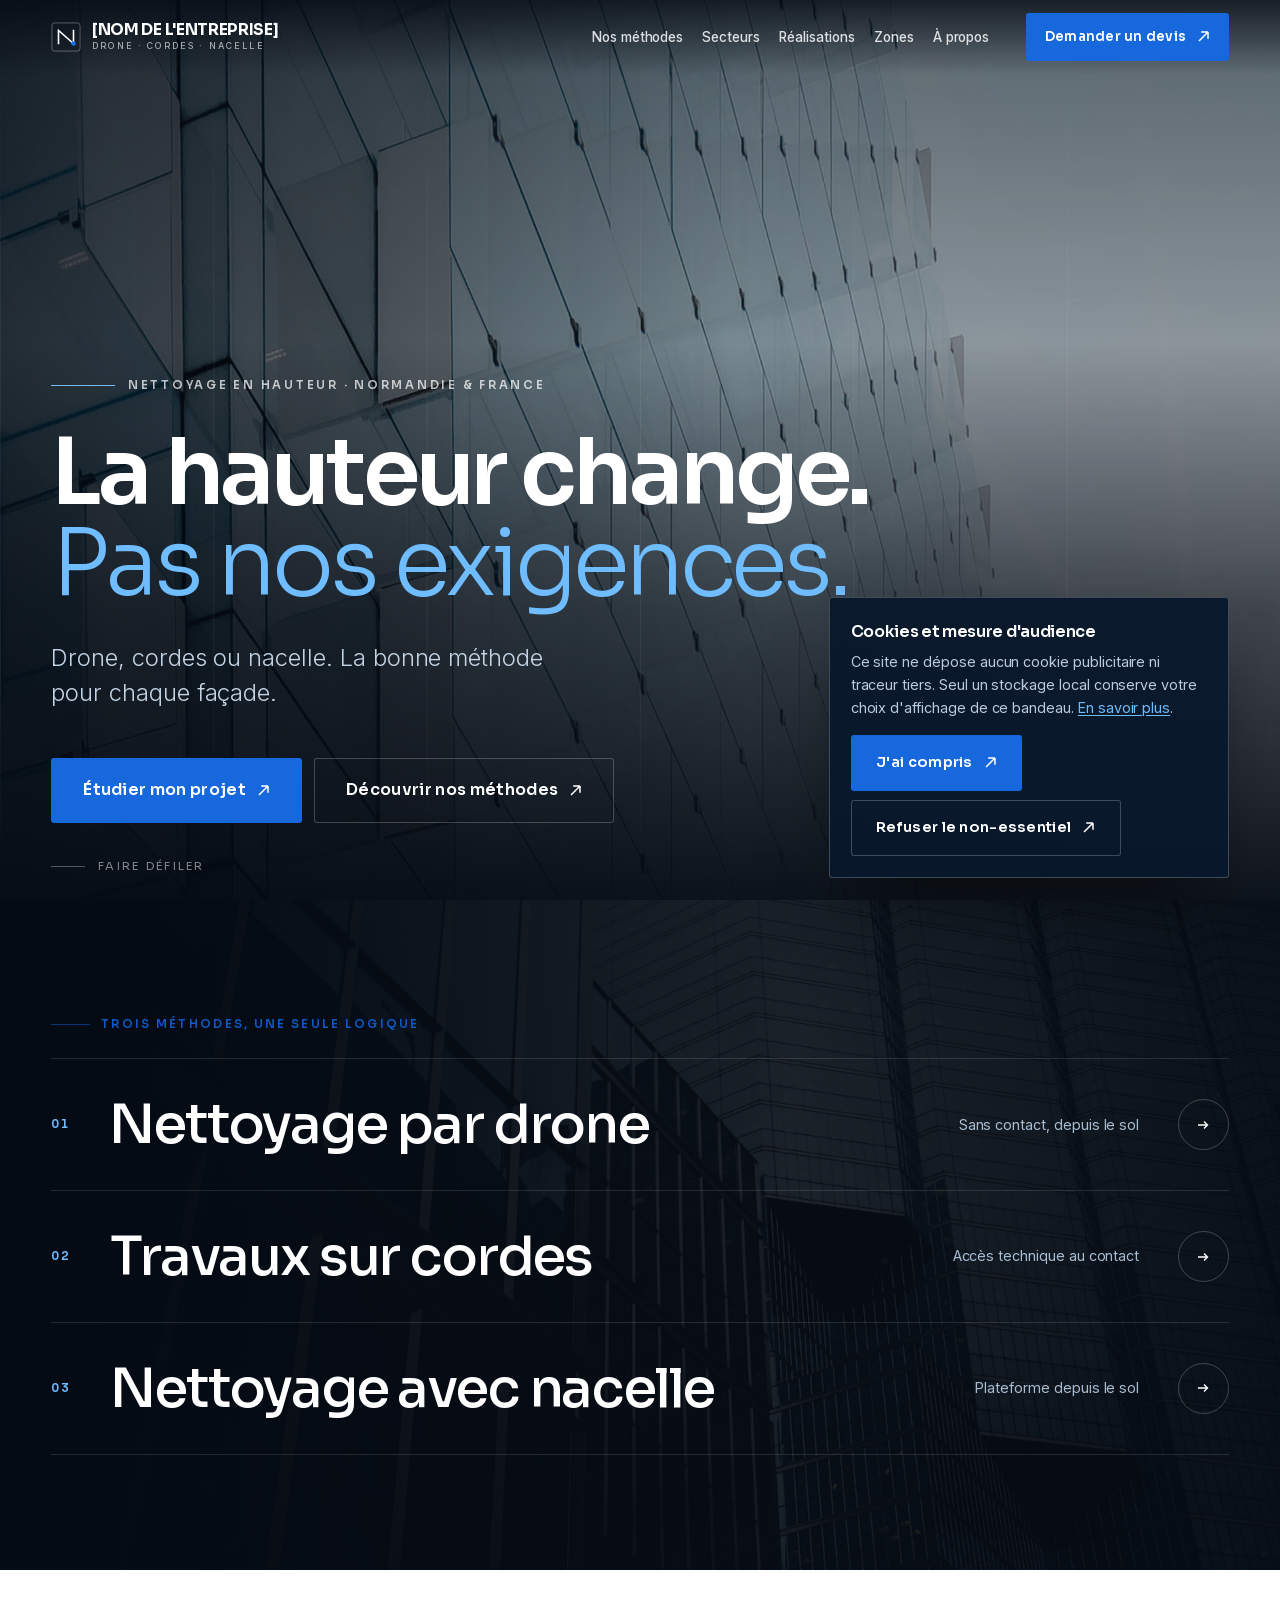
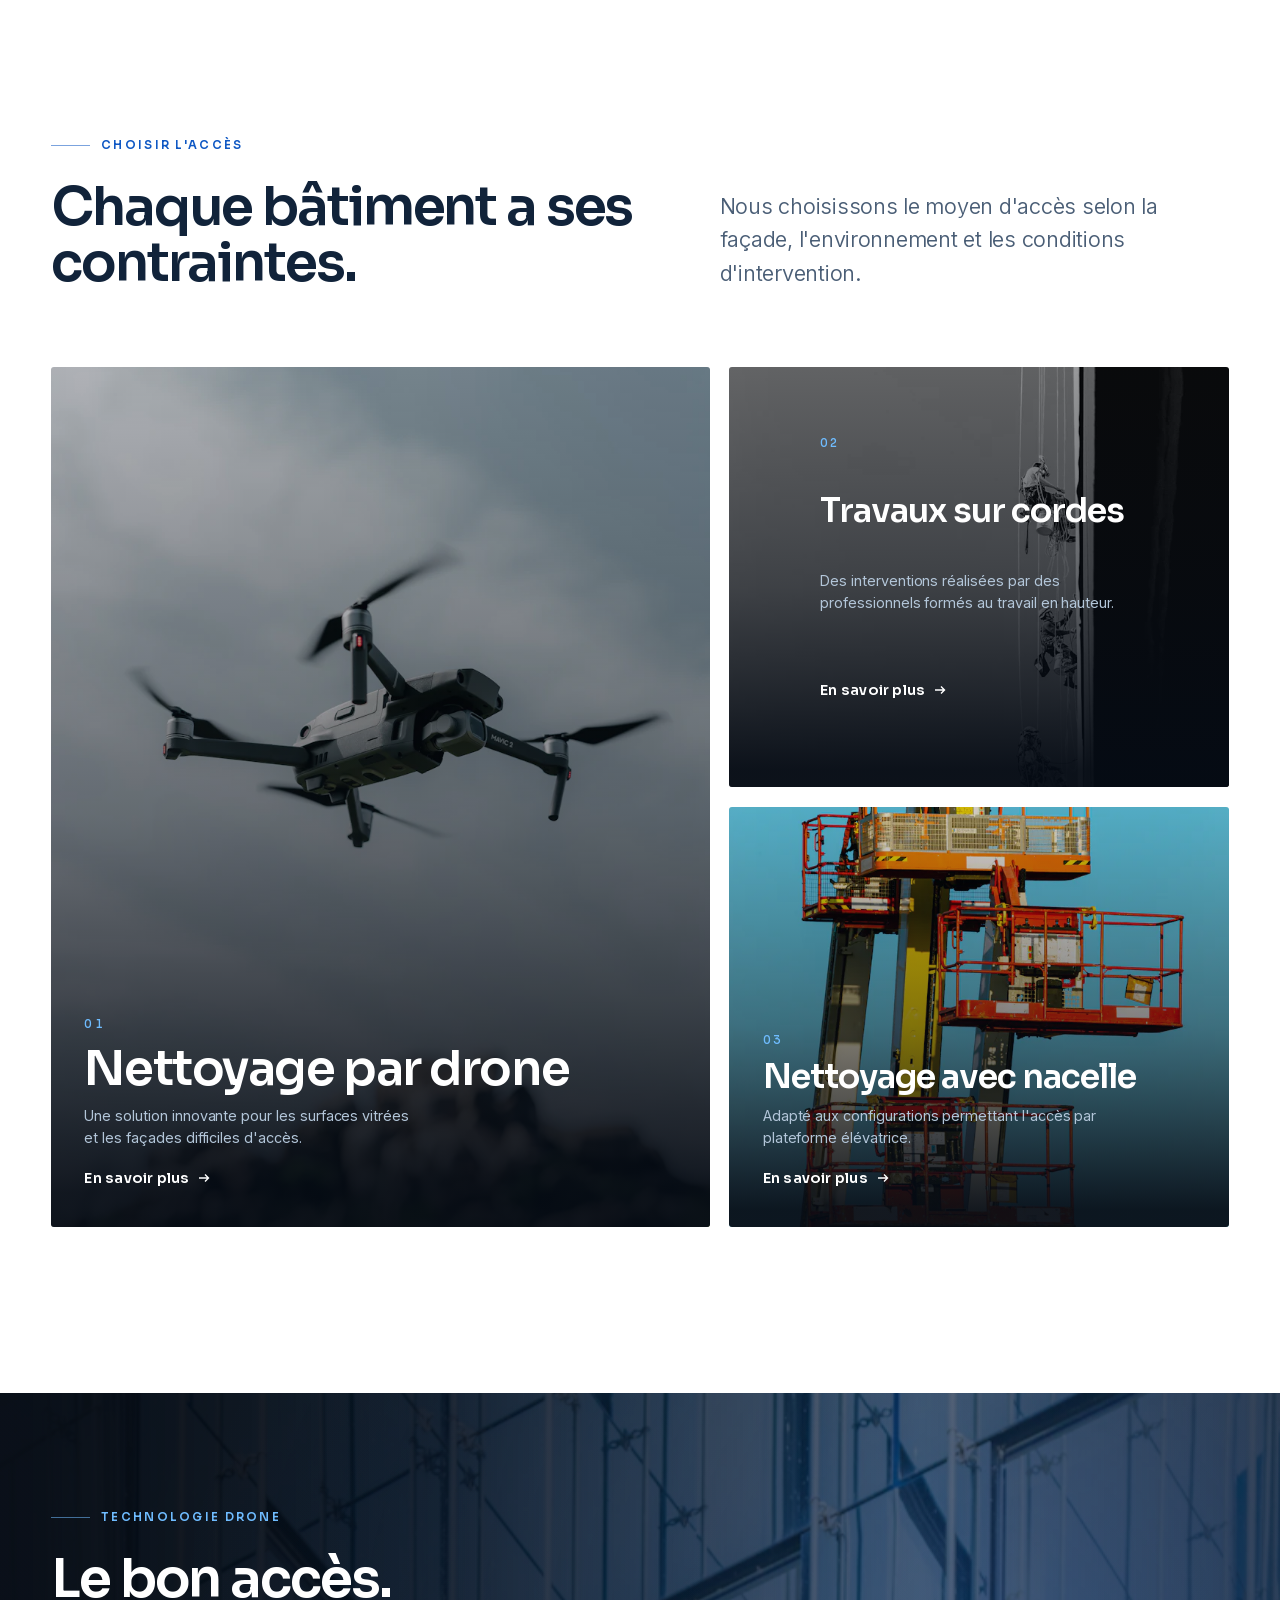
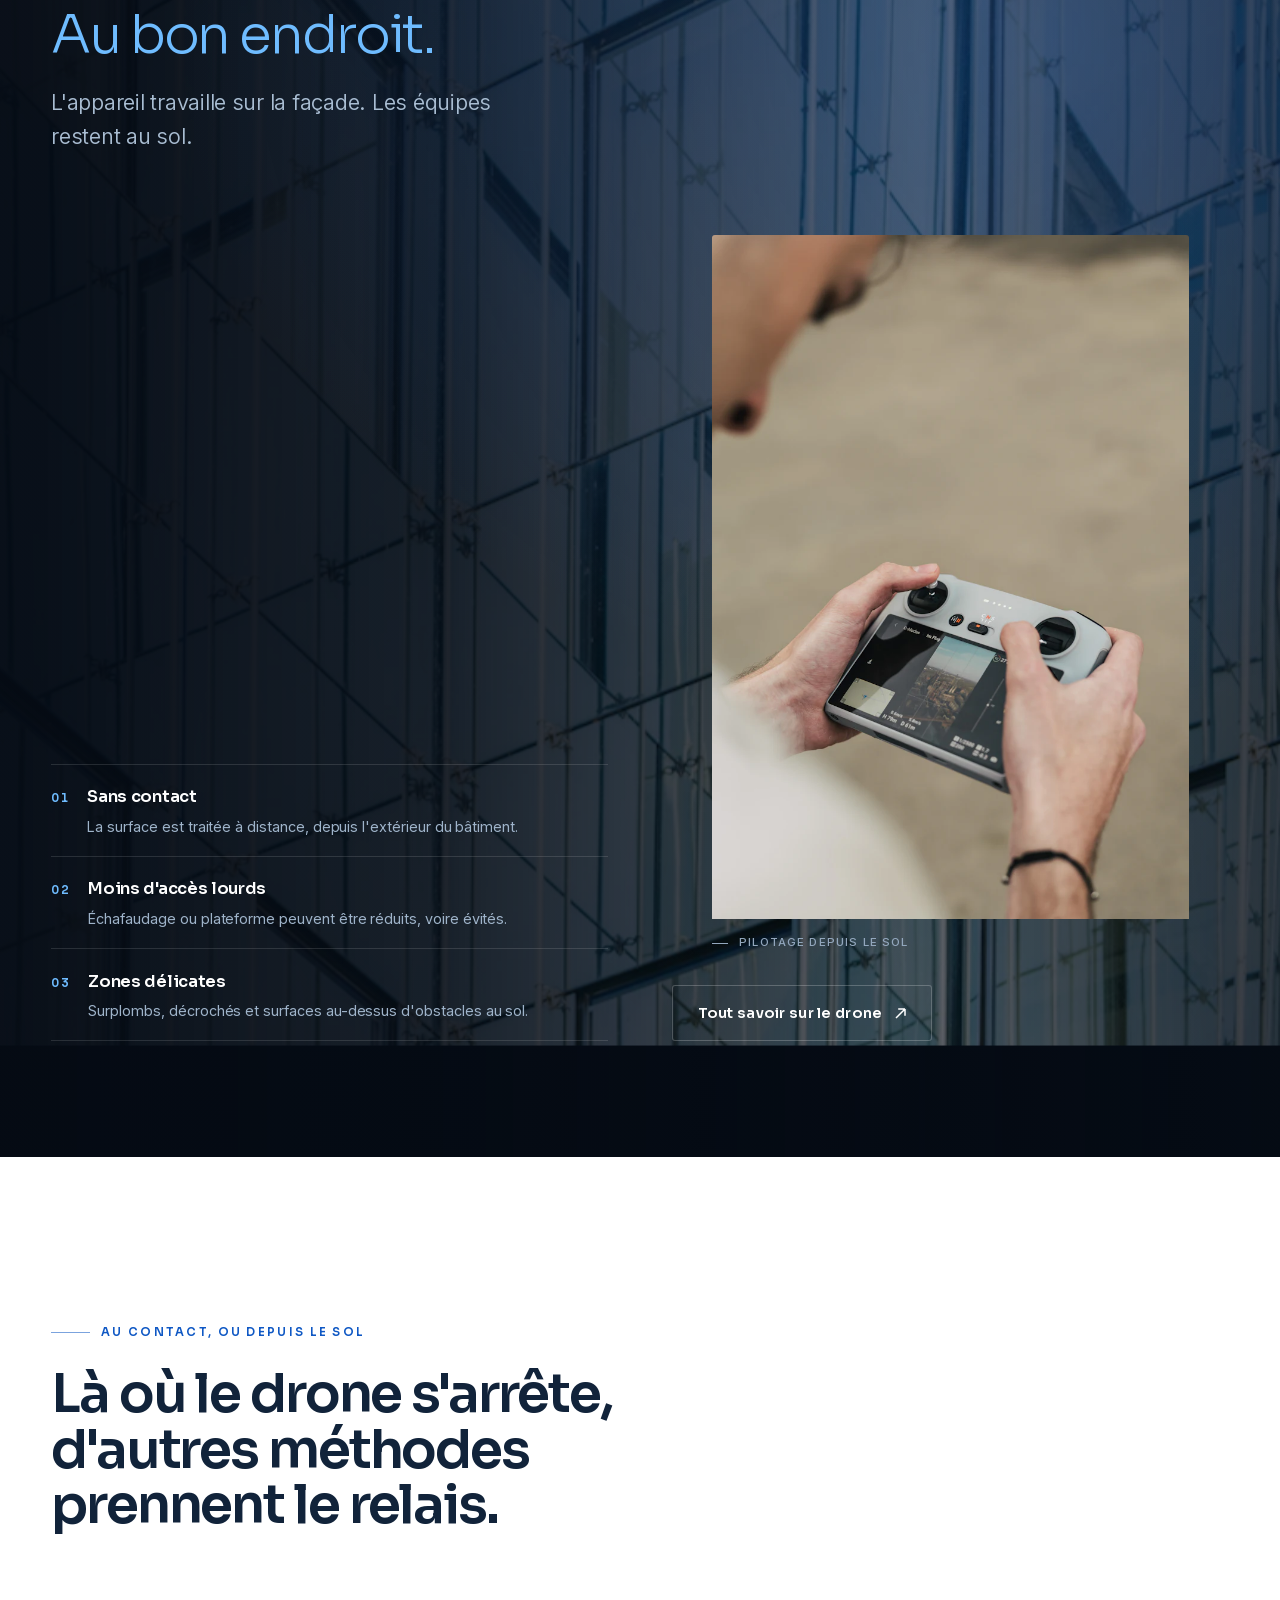
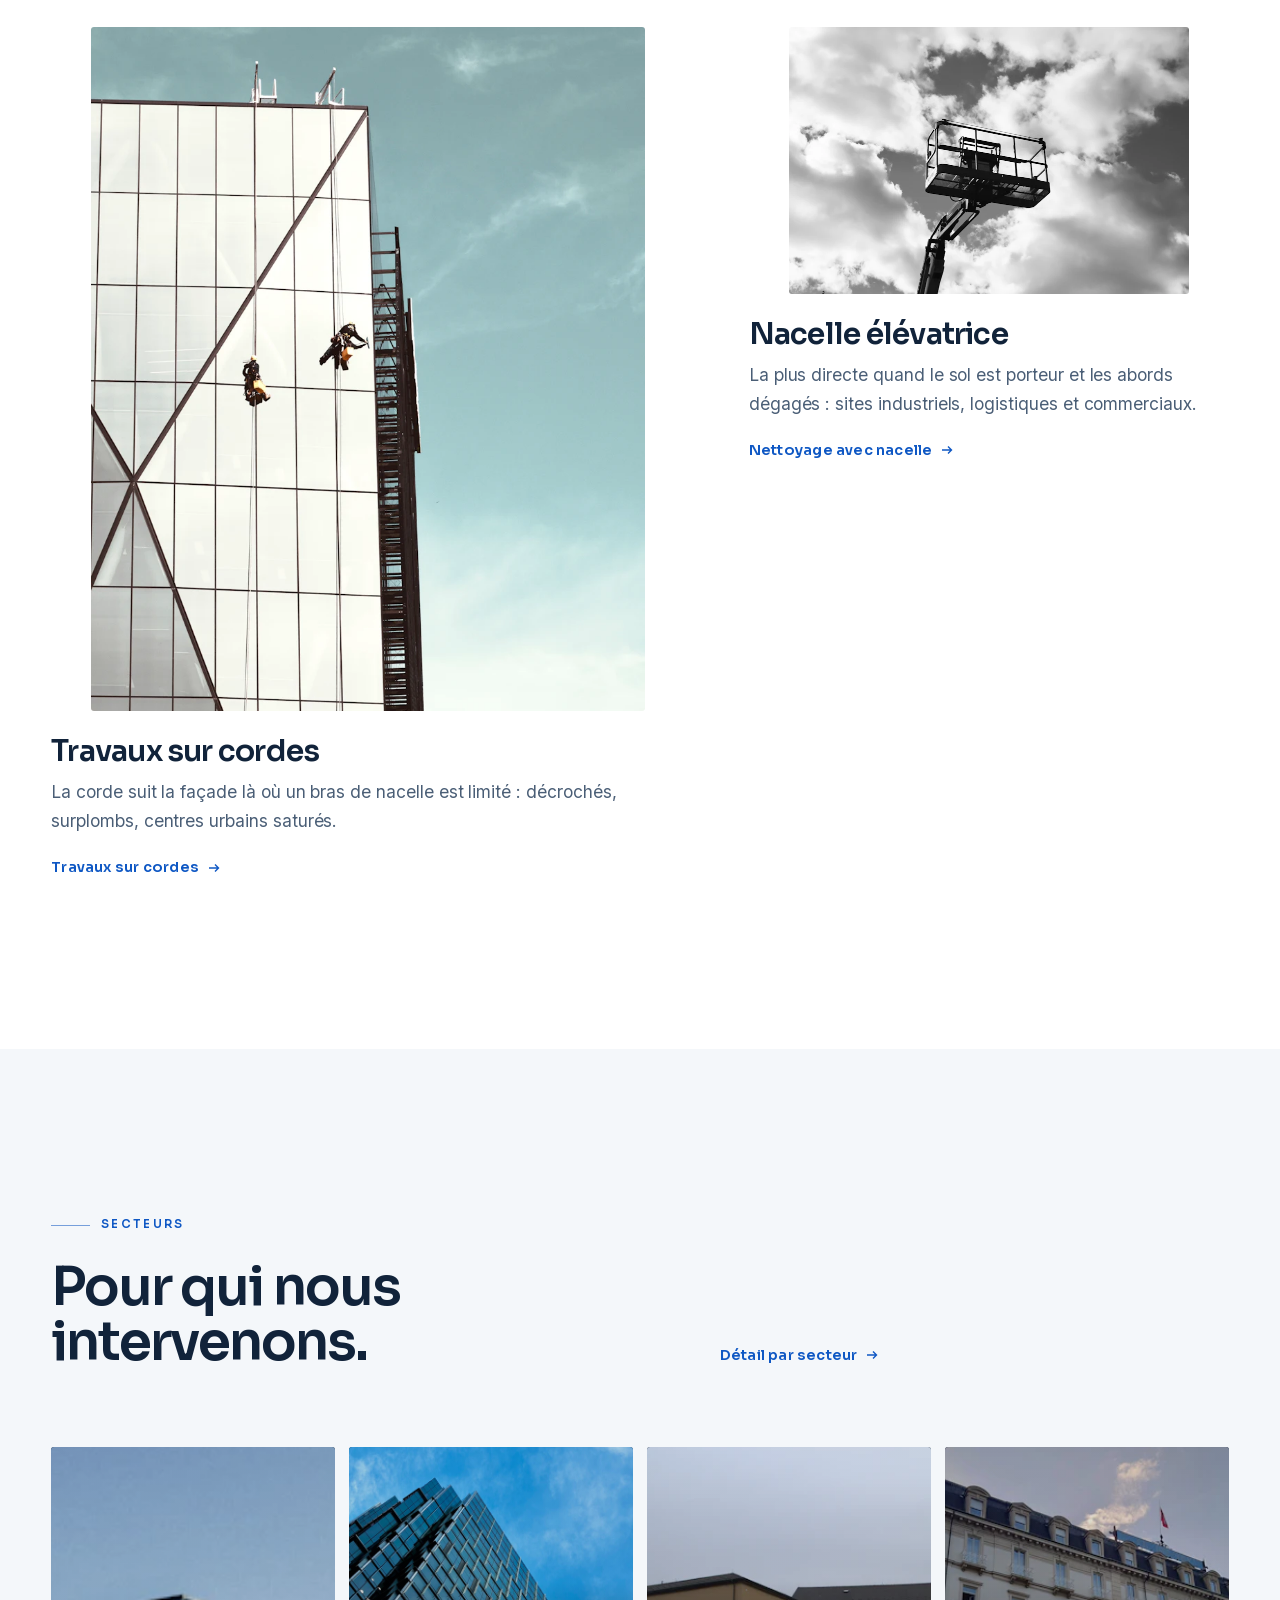
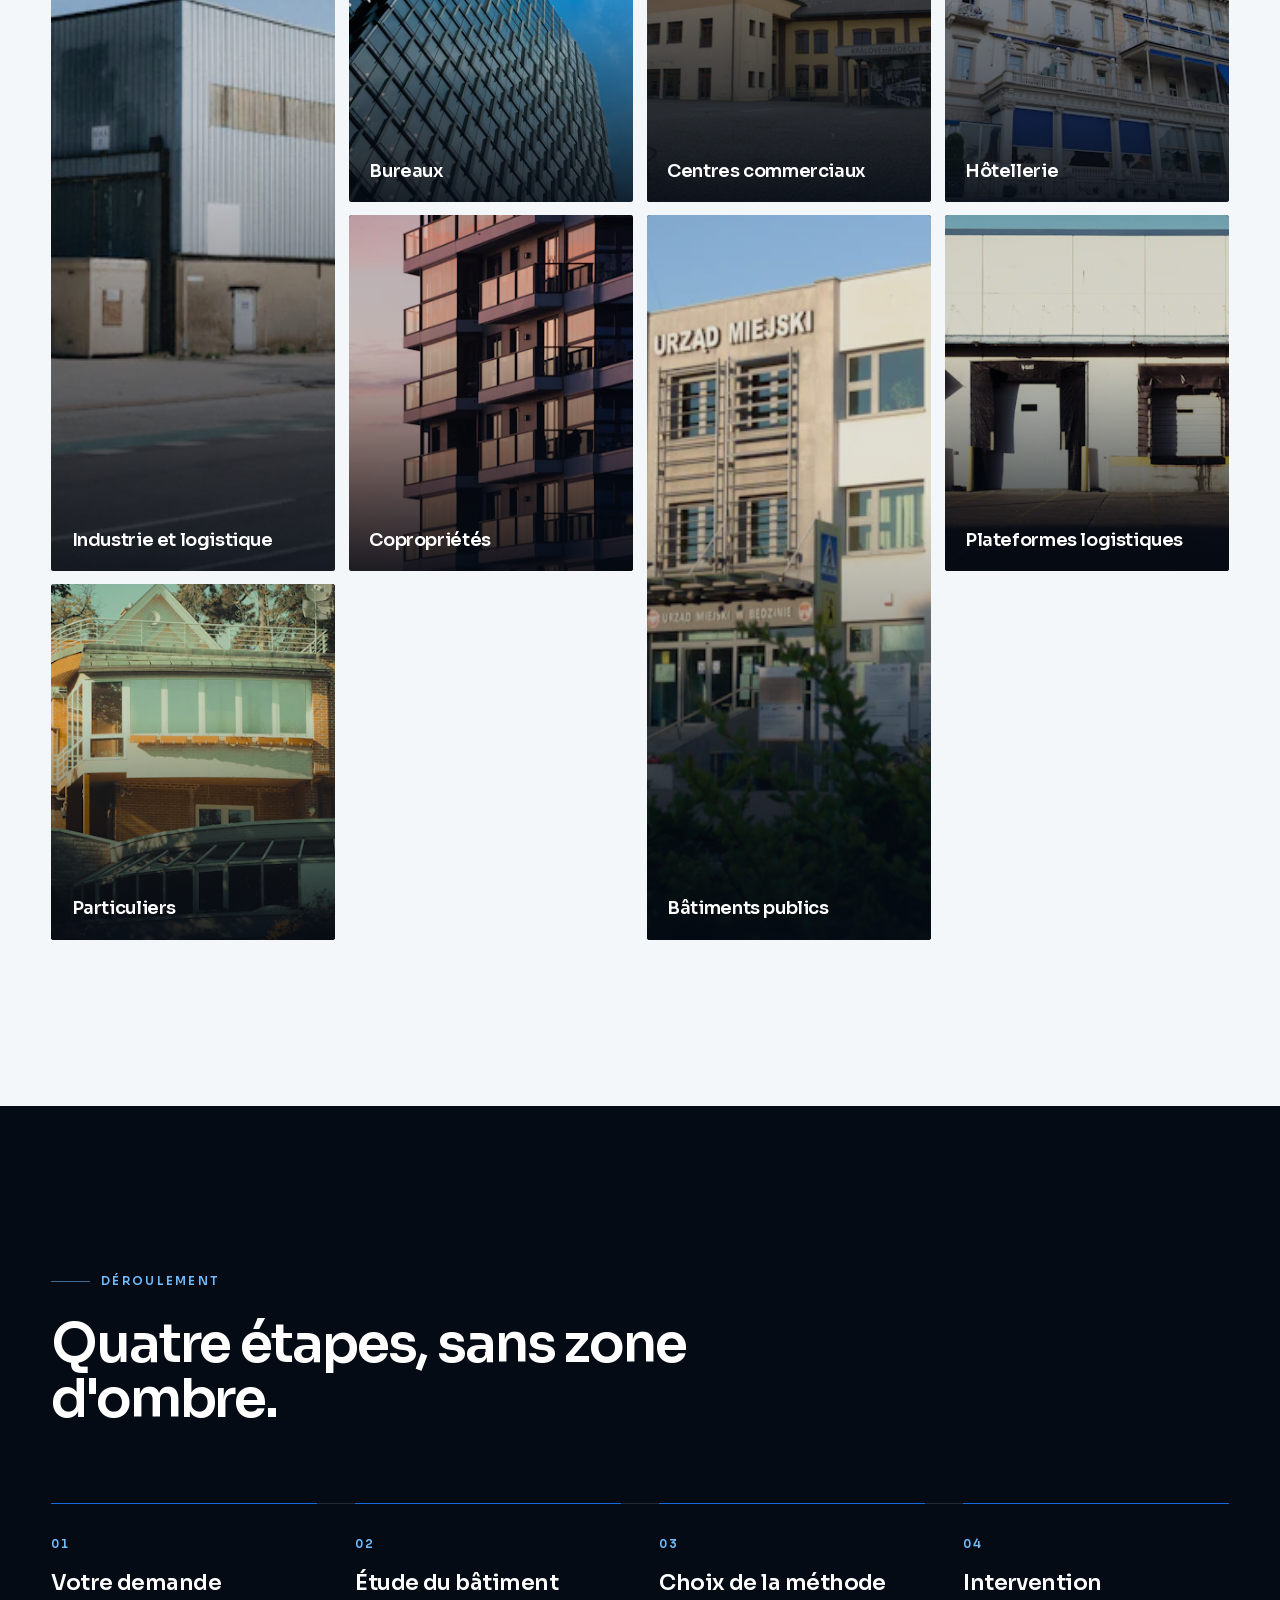
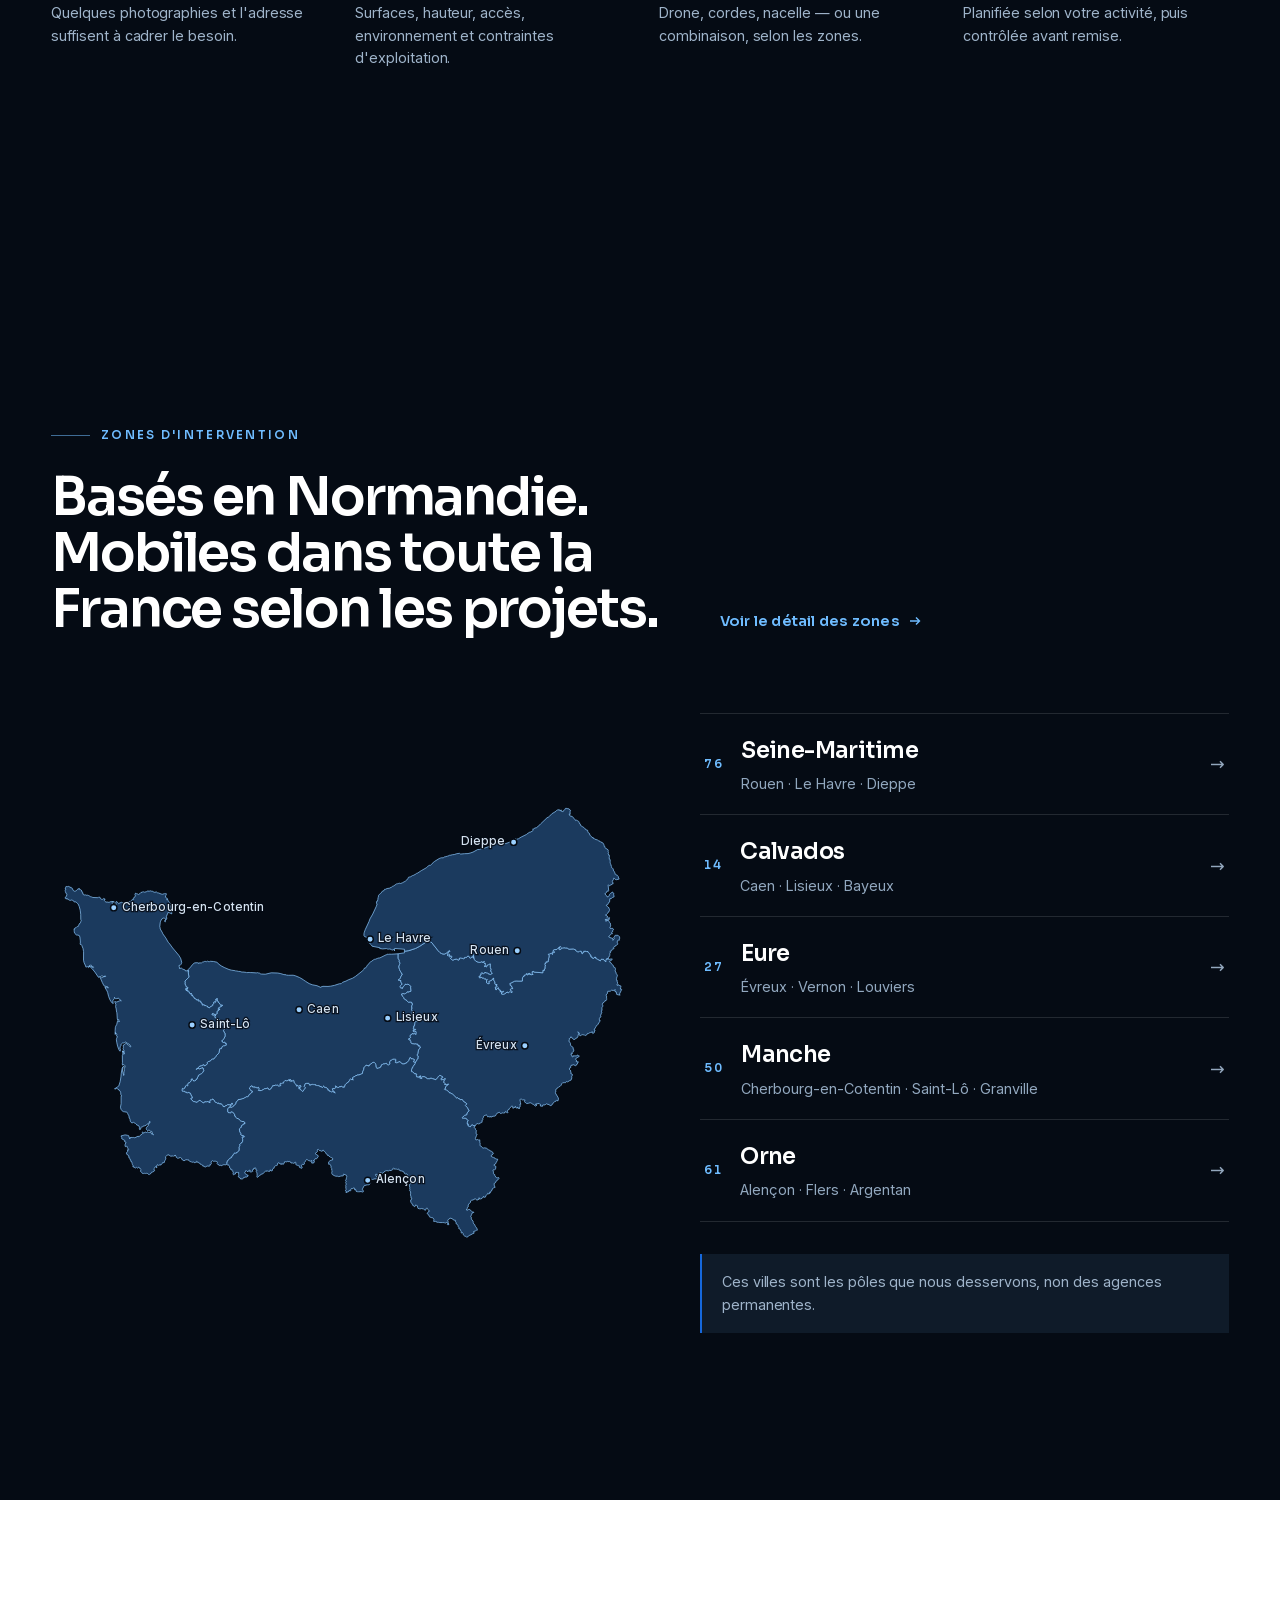
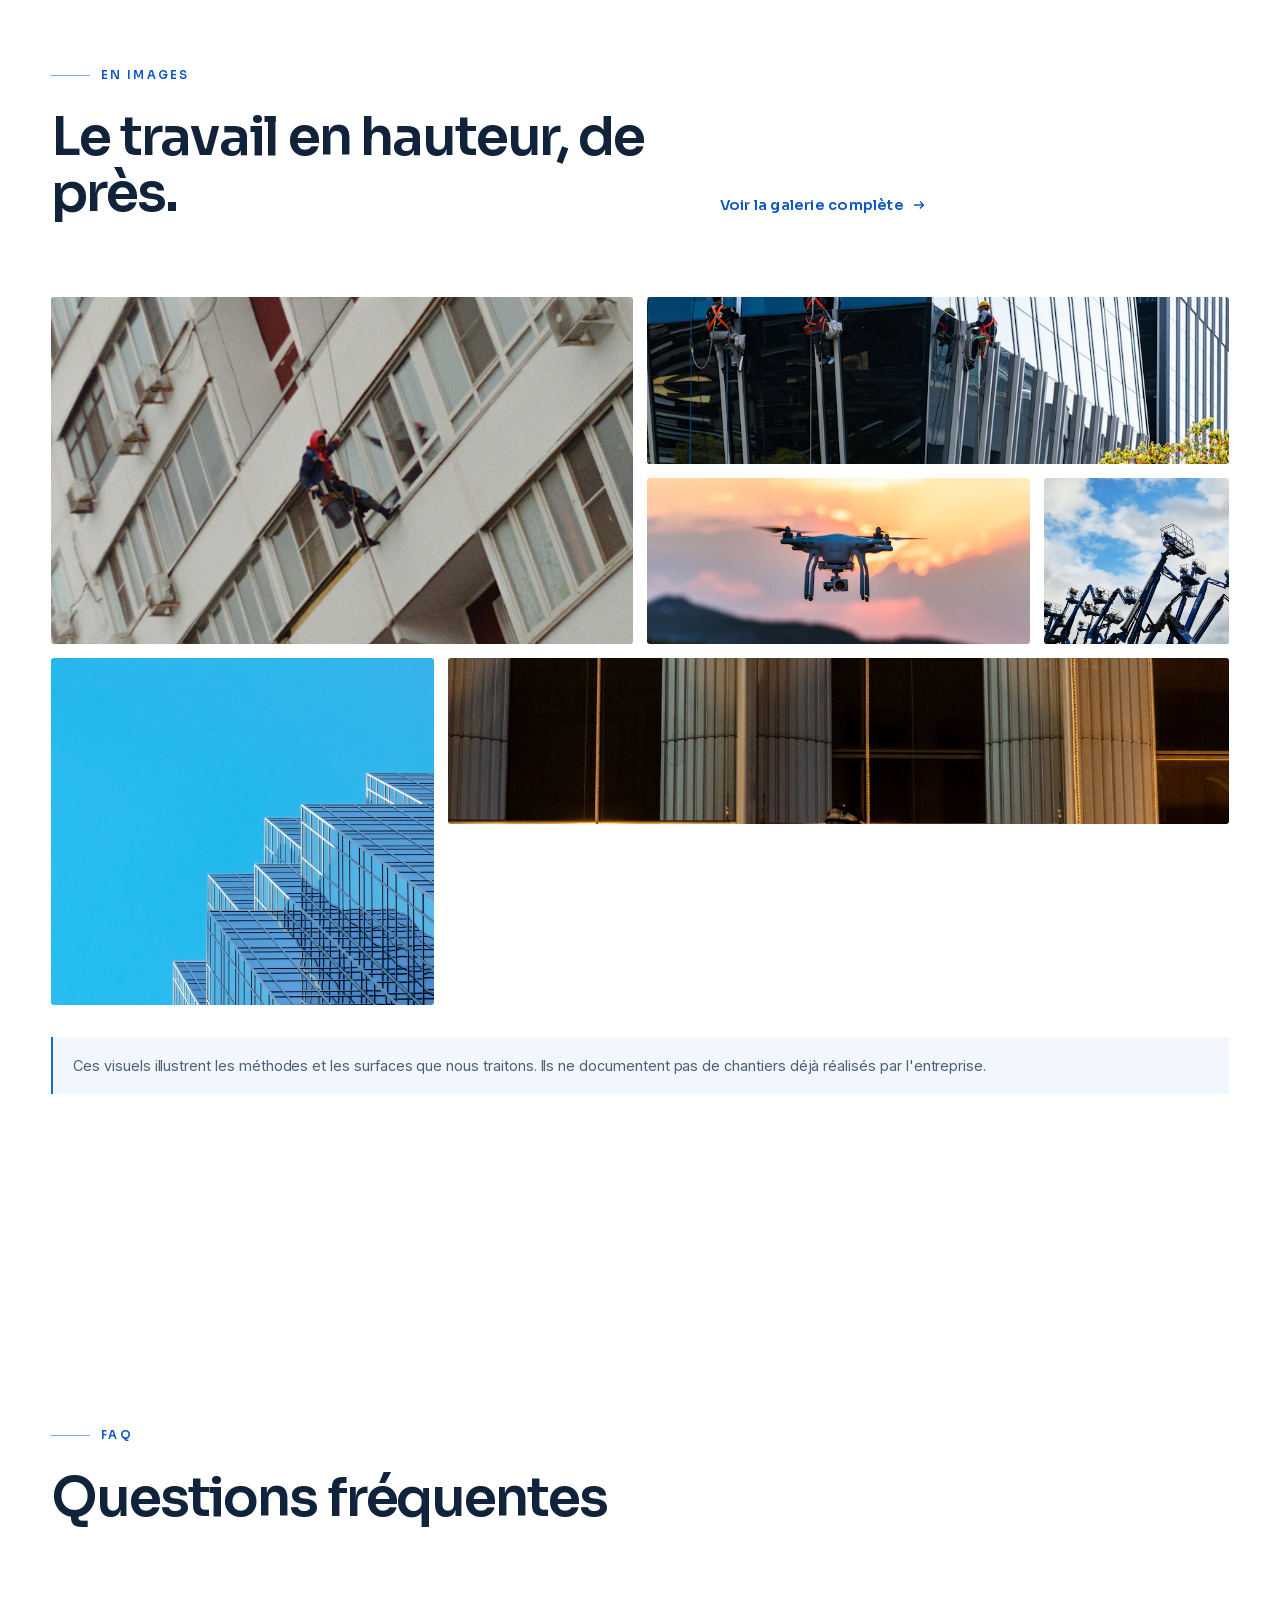
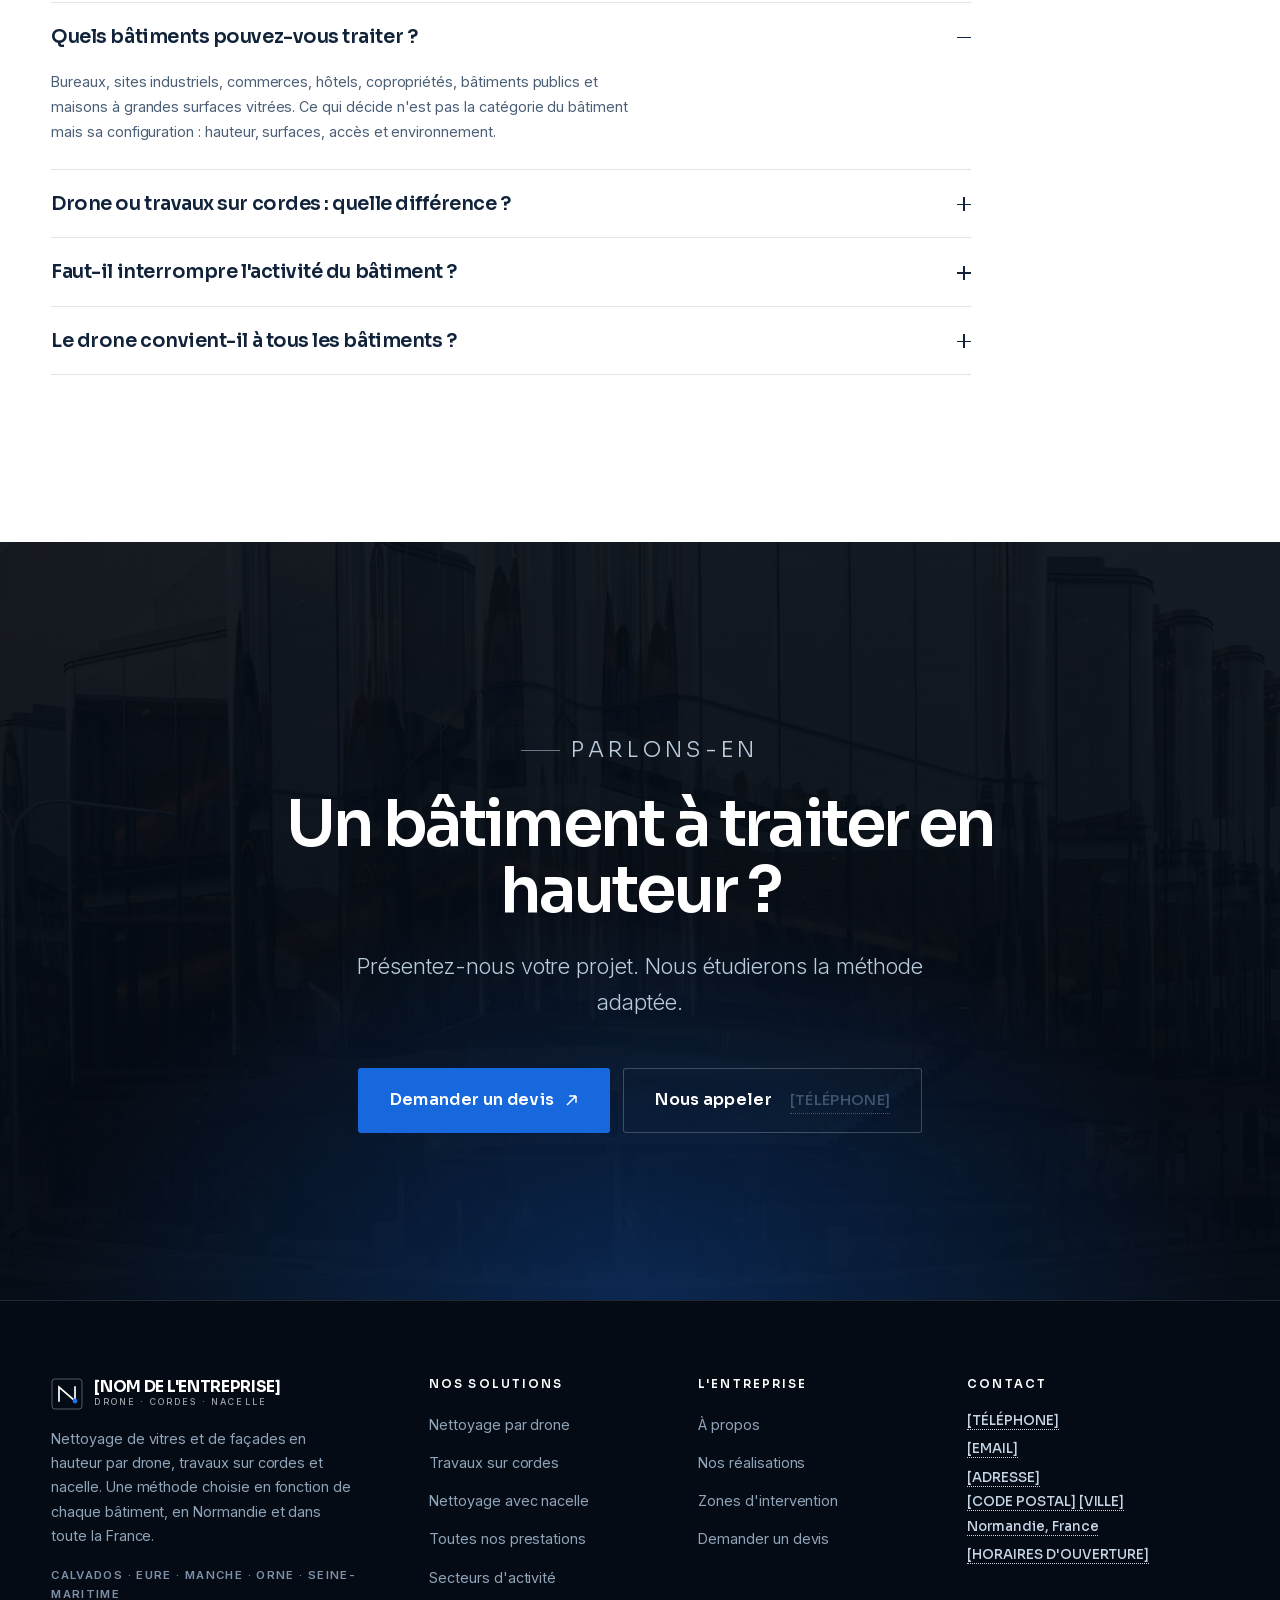
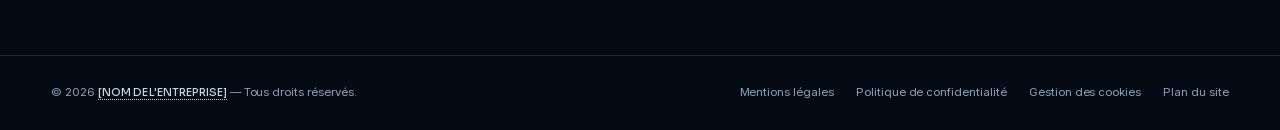
==== commit f3edbcc8: "Bandeau cookies ancré à droite sur grand écran Le contenu du hero étant aligné à gauche, le bandeau " ====
--- a/docs/index.html
+++ b/docs/index.html
@@ -26,7 +26,7 @@
 <link rel="preload" href="assets/fonts/sora-latin.woff2" as="font" type="font/woff2" crossorigin>
 <link rel="preload" href="assets/fonts/inter-latin.woff2" as="font" type="font/woff2" crossorigin>
 <script>document.documentElement.className+=" js"</script>
-<link rel="stylesheet" href="assets/css/site.css?v=9ffaffa7d2209712">
+<link rel="stylesheet" href="assets/css/site.css?v=df1f4570d2209712">
 <link rel="icon" href="favicon.svg" type="image/svg+xml">
 <script type="application/ld+json">{"@context":"https://schema.org","@graph":[{"@type":"Organization","@id":"https://www.exemple-nettoyage-normandie.fr/#organisation","name":"[NOM DE L'ENTREPRISE]","url":"https://www.exemple-nettoyage-normandie.fr/","description":"Entreprise de nettoyage de vitres et de façades en hauteur : intervention par drone, travaux sur cordes et nacelle, en Normandie et dans toute la France.","areaServed":[{"@type":"AdministrativeArea","name":"Normandie"},{"@type":"Country","name":"France"}]},{"@type":"WebSite","@id":"https://www.exemple-nettoyage-normandie.fr/#site","url":"https://www.exemple-nettoyage-normandie.fr/","name":"[NOM DE L'ENTREPRISE]","inLanguage":"fr-FR","publisher":{"@id":"https://www.exemple-nettoyage-normandie.fr/#organisation"}},{"@type":"FAQPage","mainEntity":[{"@type":"Question","name":"Quels bâtiments pouvez-vous traiter ?","acceptedAnswer":{"@type":"Answer","text":"Bureaux, sites industriels, commerces, hôtels, copropriétés, bâtiments publics et maisons à grandes surfaces vitrées. Ce qui décide n'est pas la catégorie du bâtiment mais sa configuration : hauteur, surfaces, accès et environnement."}},{"@type":"Question","name":"Drone ou travaux sur cordes : quelle différence ?","acceptedAnswer":{"@type":"Answer","text":"Le drone traite la façade à distance, piloté depuis le sol, sans que personne ne se trouve sur le bâtiment. Les cordes permettent un travail au contact, plus précis sur les salissures incrustées et les géométries complexes. Les deux sont complémentaires. Sur certains chantiers, nous les combinons."}},{"@type":"Question","name":"Faut-il interrompre l'activité du bâtiment ?","acceptedAnswer":{"@type":"Answer","text":"Dans la grande majorité des cas, non. Certaines phases demandent de neutraliser une zone au sol ou de garder les fenêtres fermées ; c'est planifié avec vous, au besoin en dehors des heures d'ouverture."}},{"@type":"Question","name":"Le drone convient-il à tous les bâtiments ?","acceptedAnswer":{"@type":"Answer","text":"Non. L'environnement, la nature du support, l'espace disponible, la météo du jour et la réglementation du survol conditionnent sa mise en œuvre. Quand ce n'est pas la bonne méthode, nous le disons et proposons les cordes ou la nacelle."}}]}]}</script>
 </head>
--- a/docs/assets/css/site.css
+++ b/docs/assets/css/site.css
@@ -621,6 +621,8 @@
 
 /* ---------- Bandeau cookies ---------- */
 .cookies{
+  /* Ancré à droite sur grand écran : le contenu du hero est aligné à
+     gauche, le bandeau ne doit jamais masquer les appels à l'action. */
   position:fixed;left:var(--gut);right:var(--gut);bottom:1rem;z-index:120;max-width:620px;
   background:rgba(9,24,43,.96);backdrop-filter:blur(18px);border:1px solid var(--line-dark-2);
   border-radius:var(--r);padding:1.3rem;color:#B9CBDD;font-size:var(--t-small);line-height:1.6;
@@ -631,6 +633,10 @@
 .cookies b{display:block;color:#fff;font-family:var(--f-display);font-weight:600;margin-bottom:.35rem;font-size:1rem;letter-spacing:-.02em}
 .cookies__act{display:flex;flex-wrap:wrap;gap:.6rem}
 .cookies a{color:var(--blue-light);text-decoration:underline;text-underline-offset:2px}
+
+@media(min-width:900px){
+  .cookies{left:auto;right:var(--gut);bottom:1.4rem;max-width:400px}
+}
 
 /* ---------- Barre d'action mobile ---------- */
 .mbar{
@@ -972,3 +978,15 @@
 /* ---------- Mesures de lisibilité ---------- */
 .lead{max-width:46ch}
 .shead .lead{max-width:40ch}
+
+/* ---------- Bandeau cookies : compact sur petit écran ----------
+   Sur mobile, le bandeau pleine largeur et la barre d'action occupaient
+   près de la moitié de l'écran à la première visite. */
+@media(max-width:620px){
+  .cookies{padding:1rem 1.05rem;font-size:var(--t-small);line-height:1.5}
+  .cookies b{font-size:.95rem;margin-bottom:.25rem}
+  .cookies.is-on{gap:.8rem}
+  .cookies__act{display:grid;grid-template-columns:1fr 1fr;gap:.5rem}
+  .cookies__act .btn{width:auto;justify-content:center;padding:.74rem .5rem;font-size:.78rem;text-align:center}
+  .cookies__act .btn svg{display:none}
+}
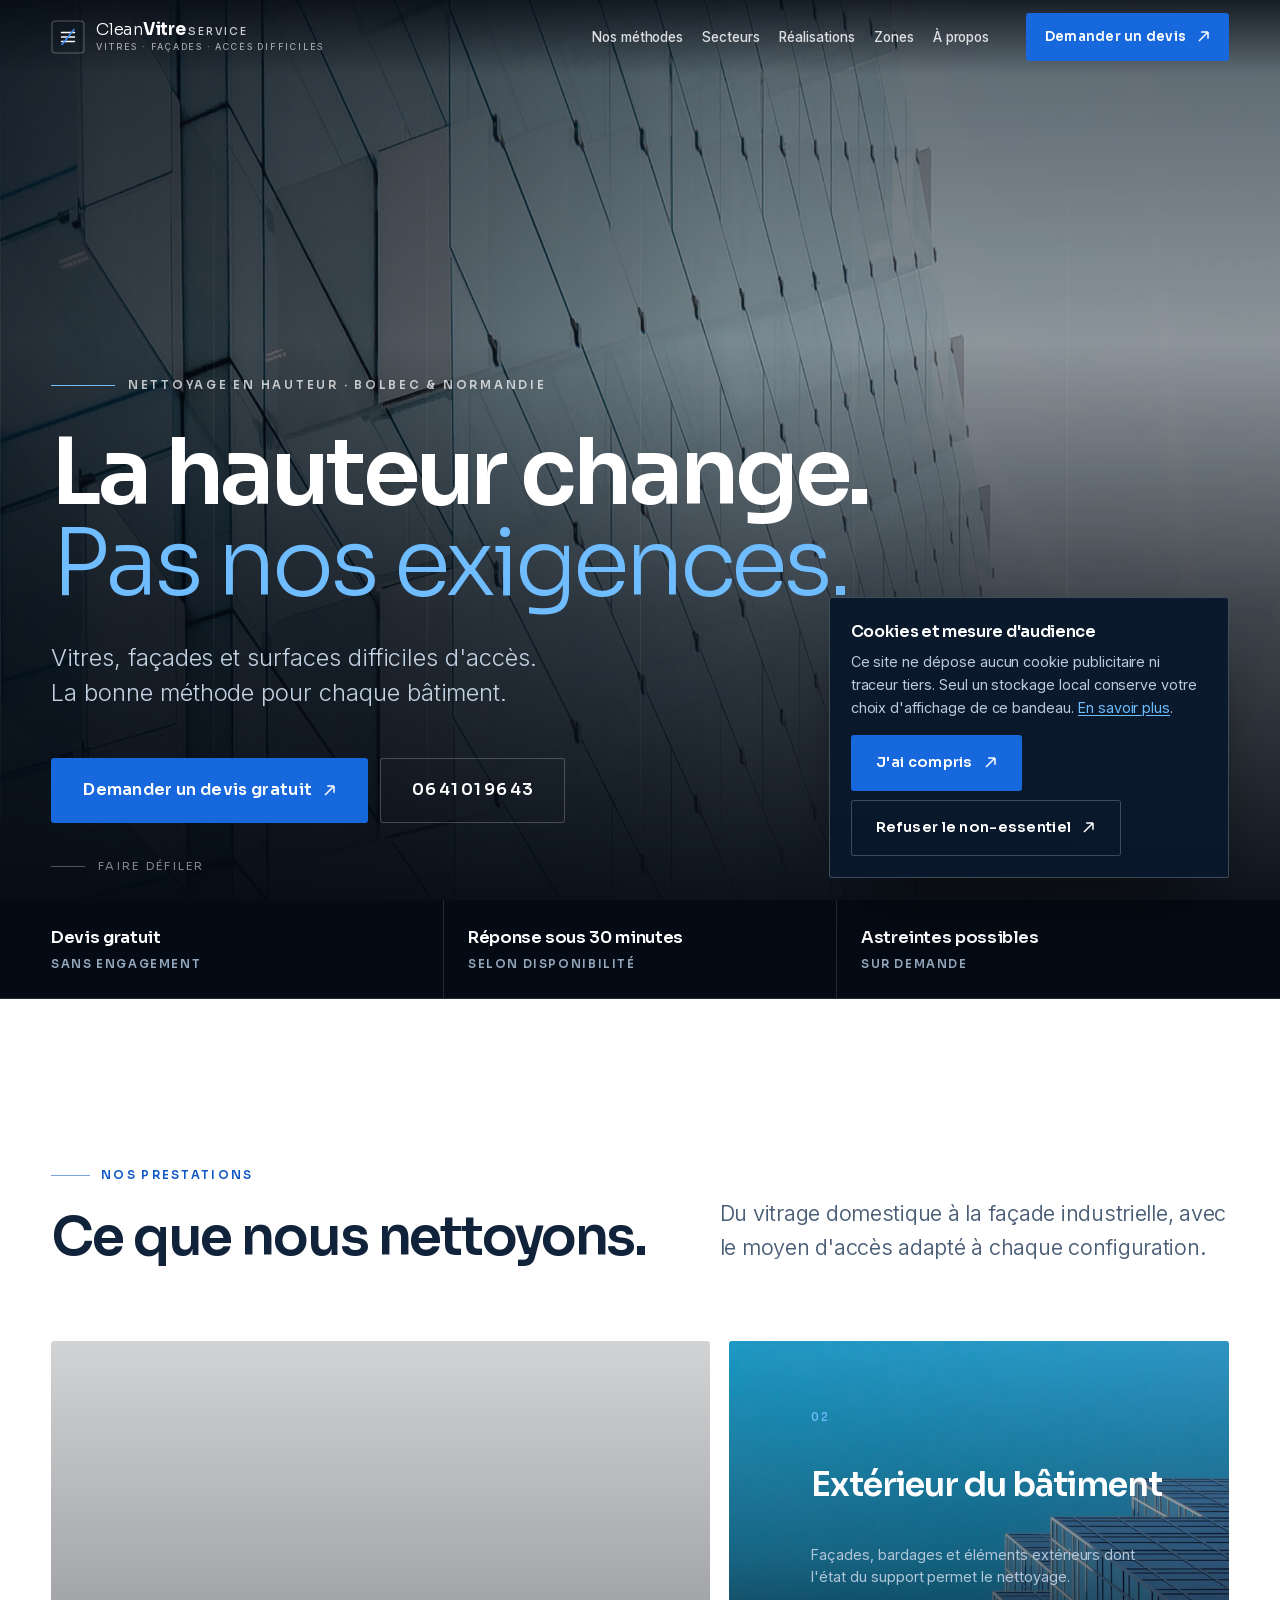
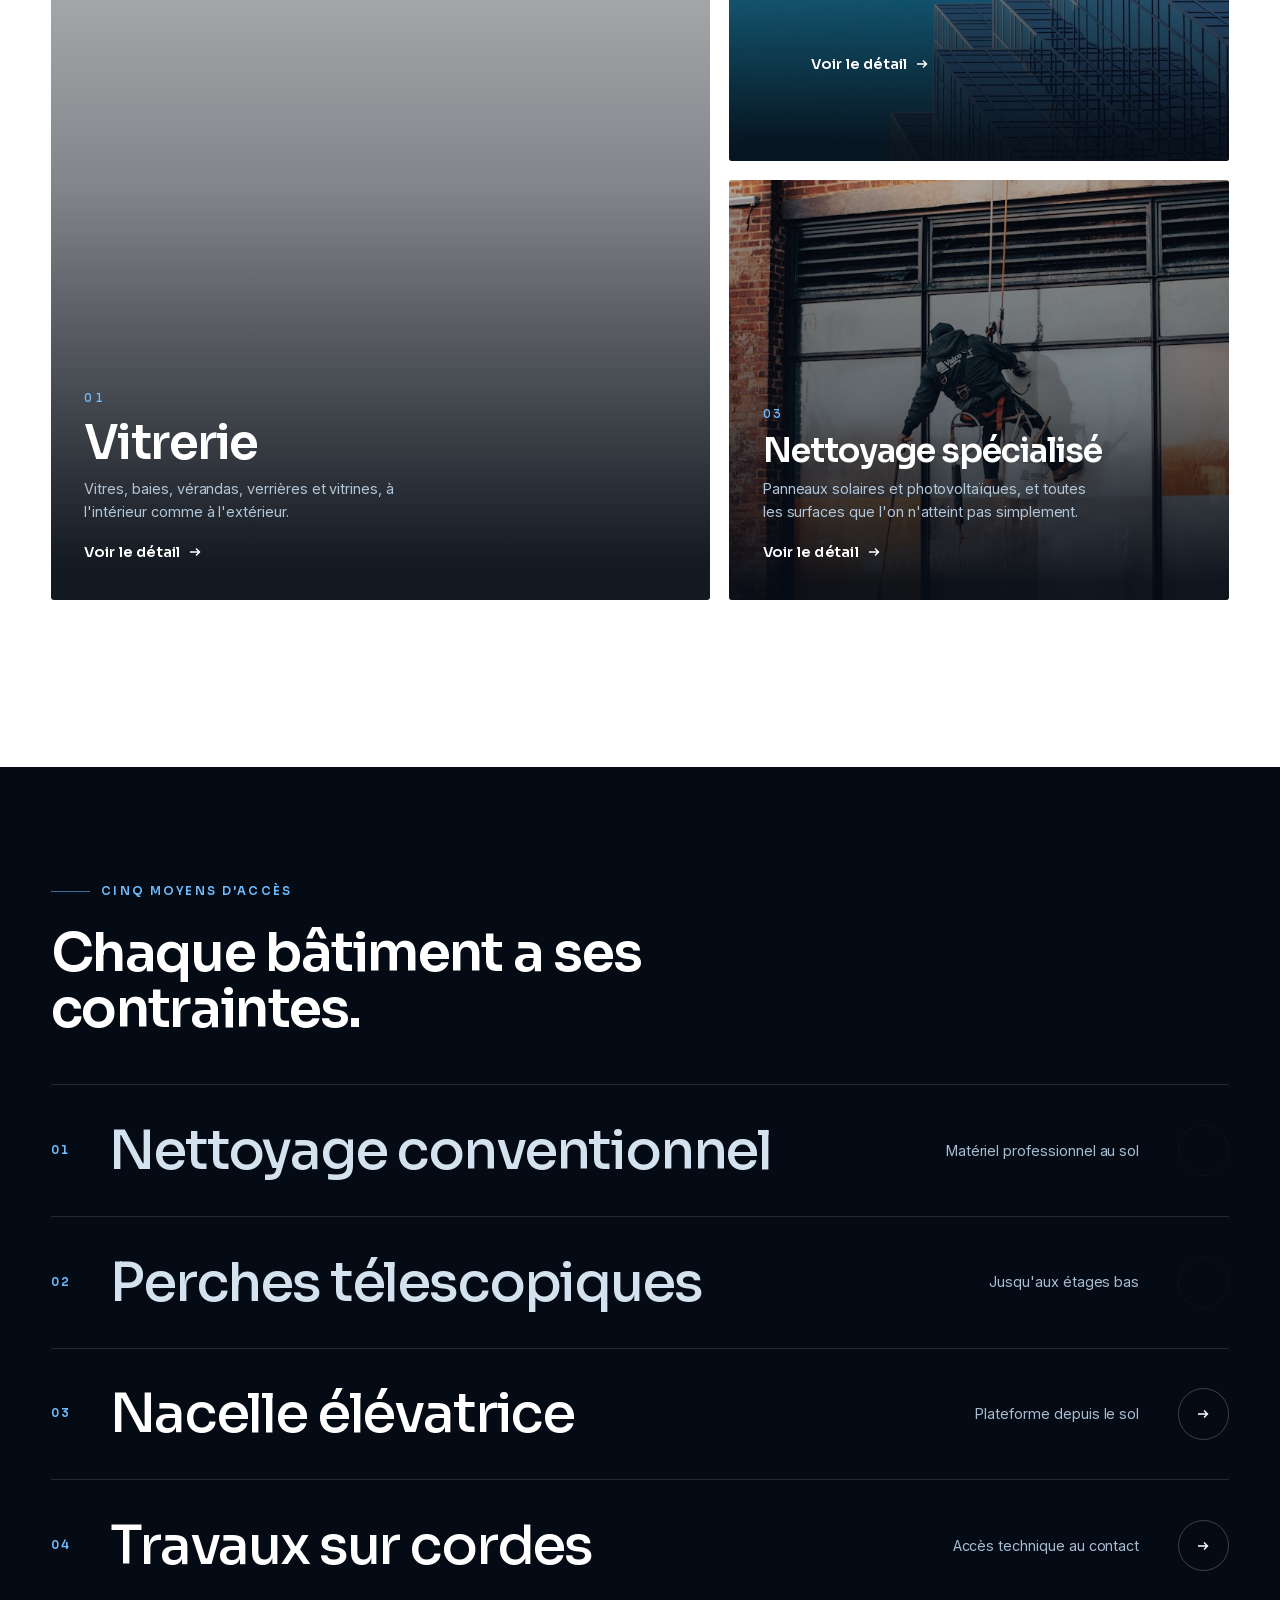
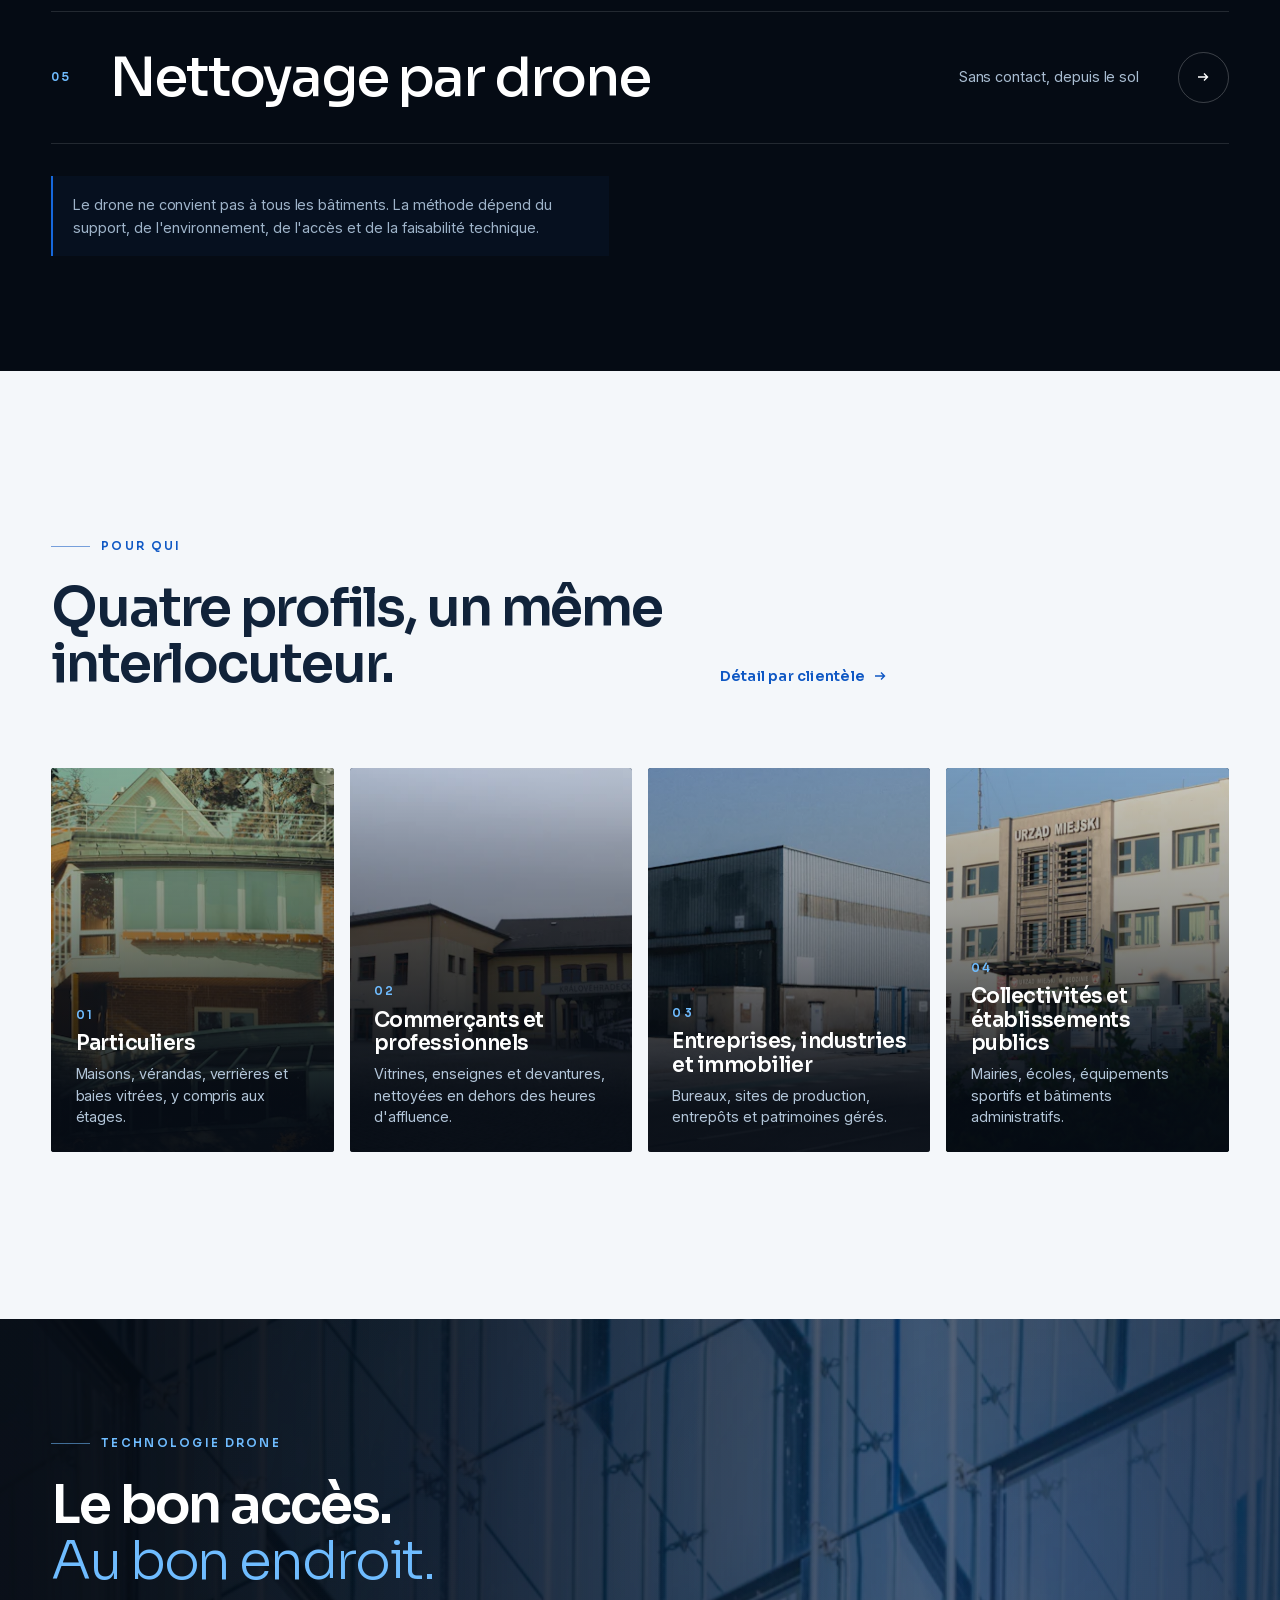
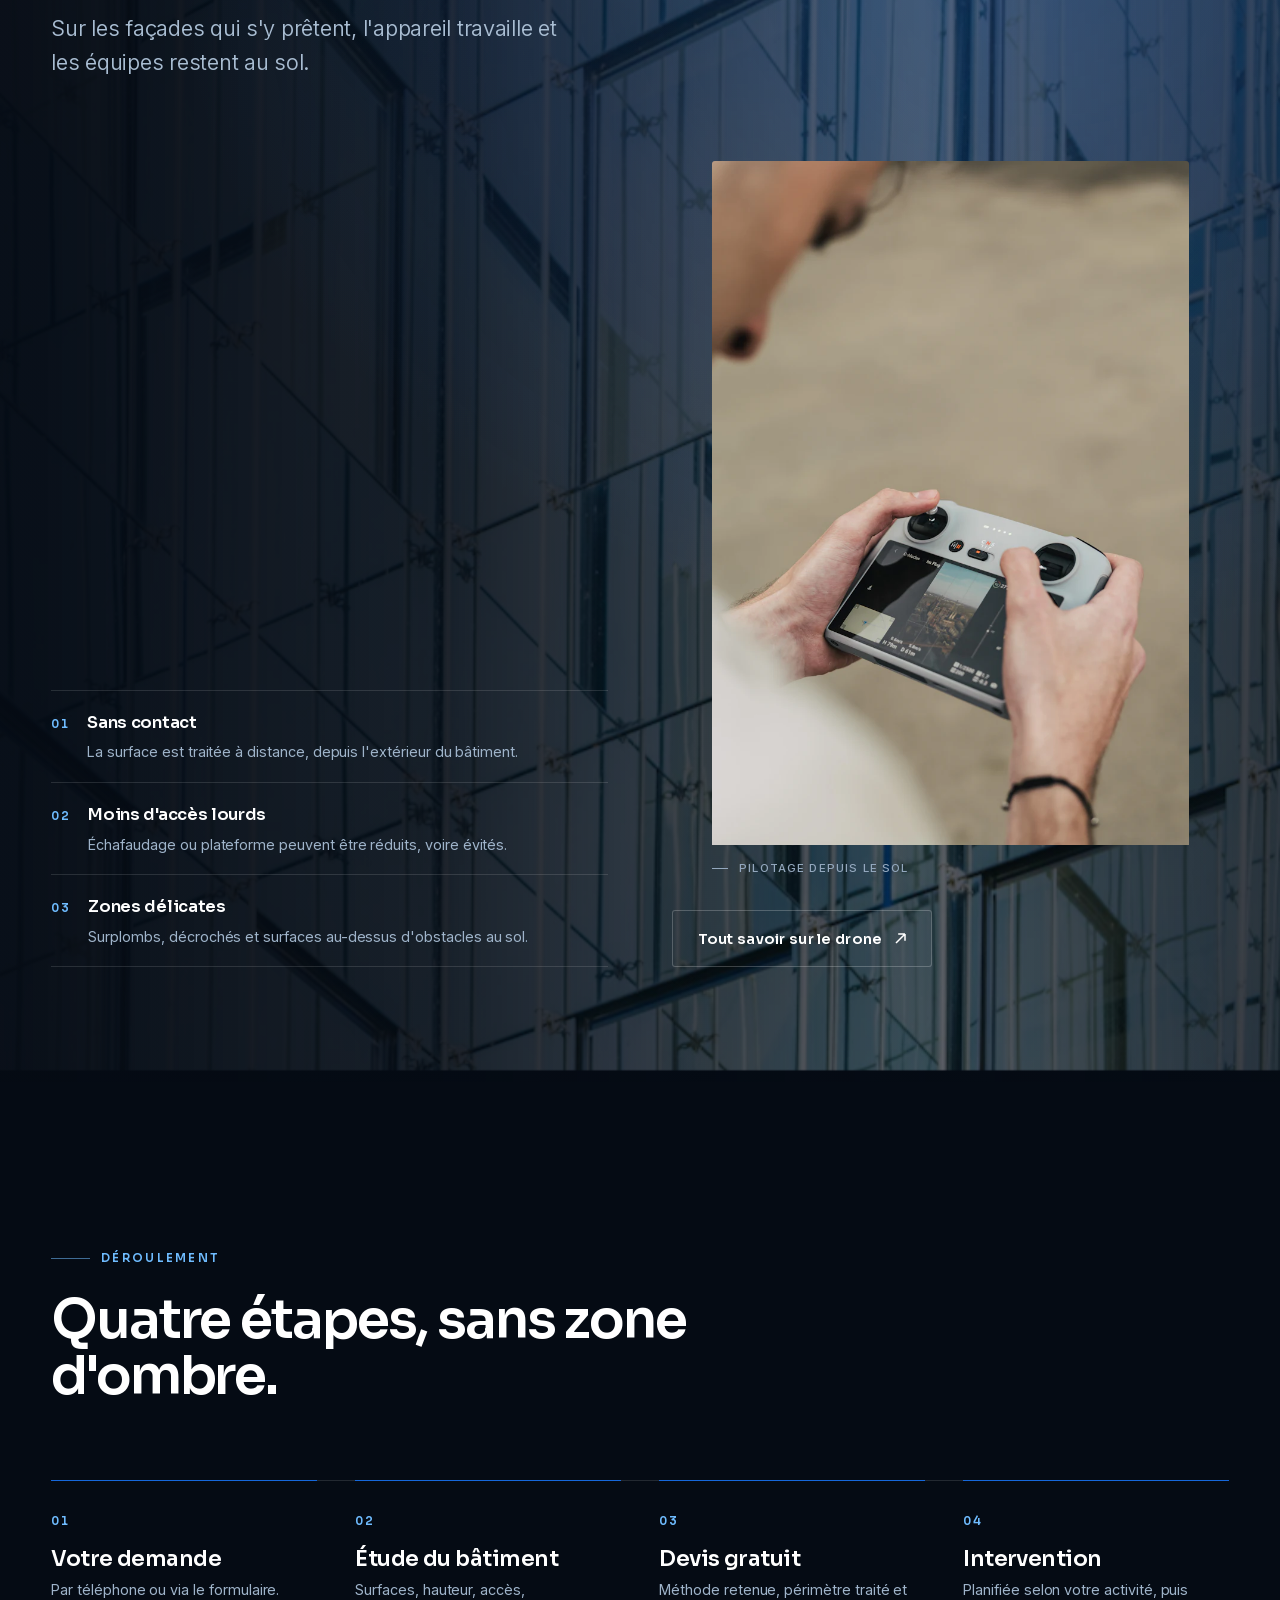
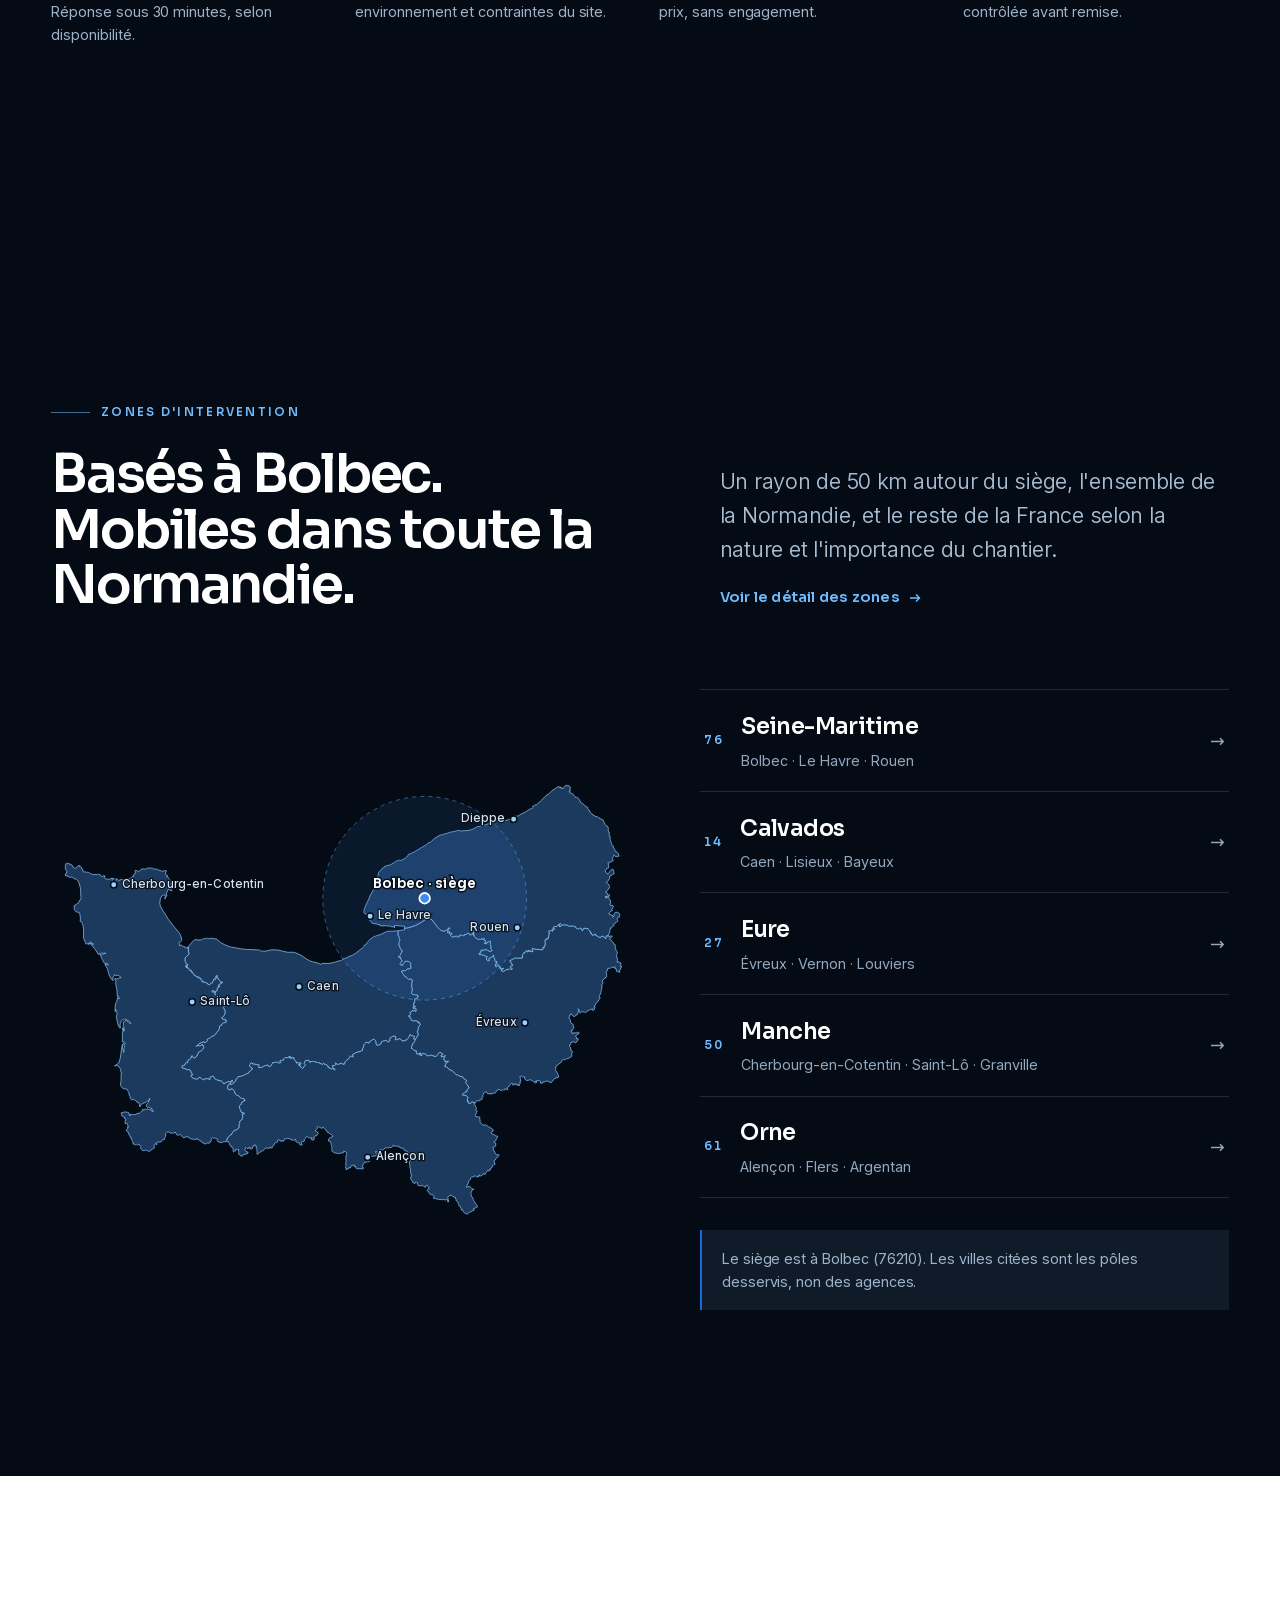
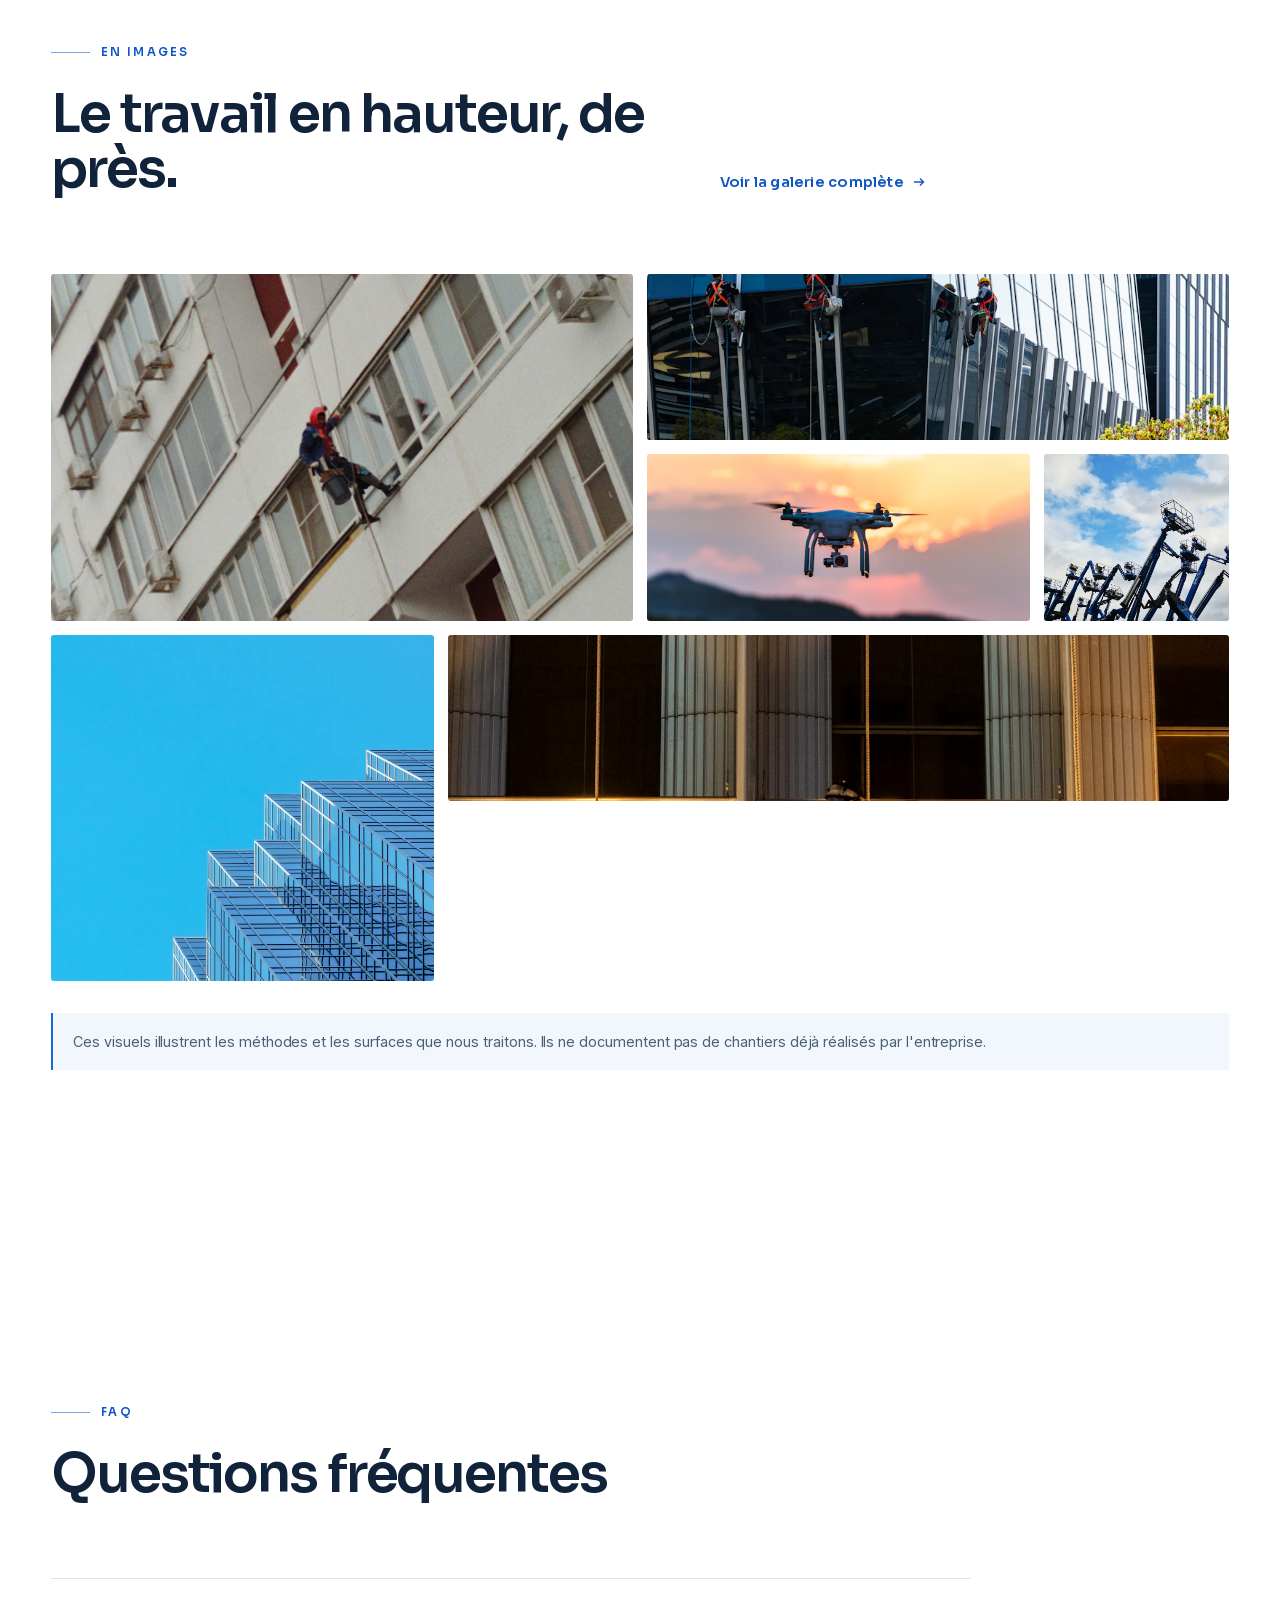
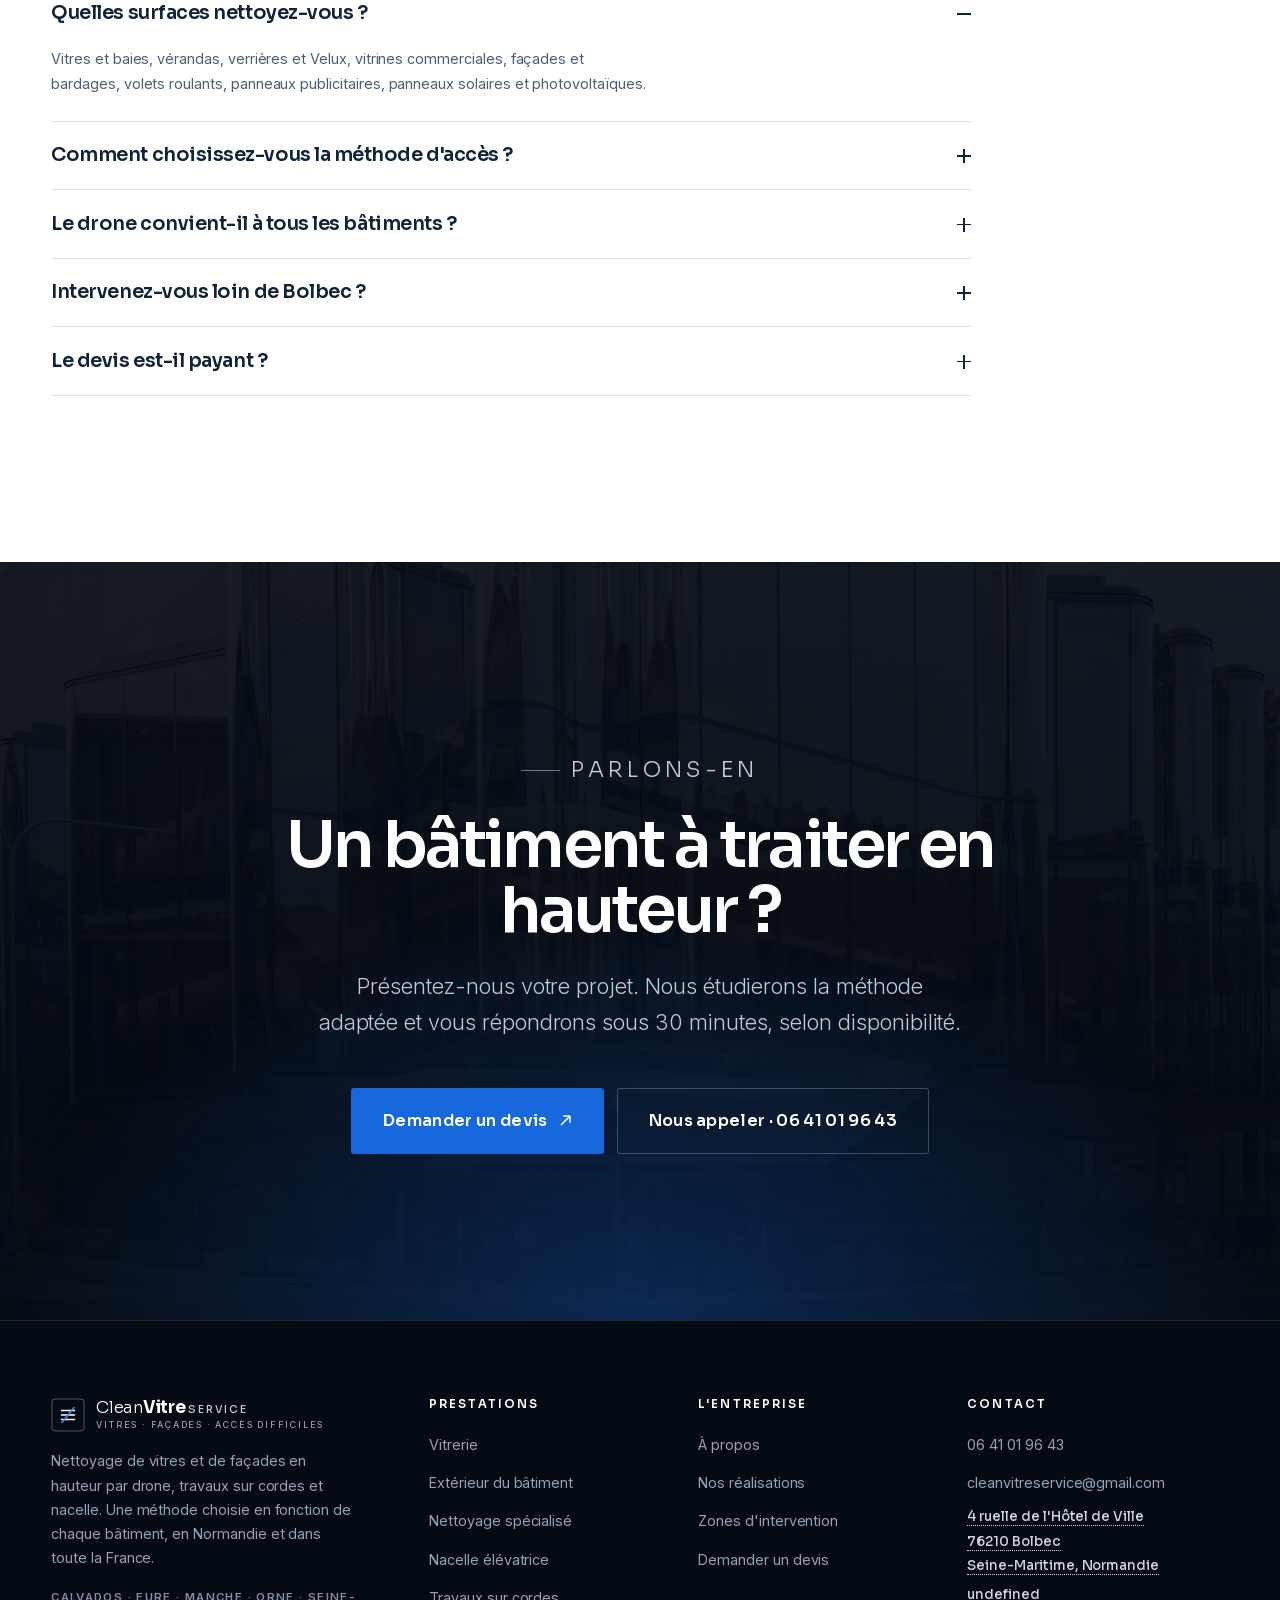
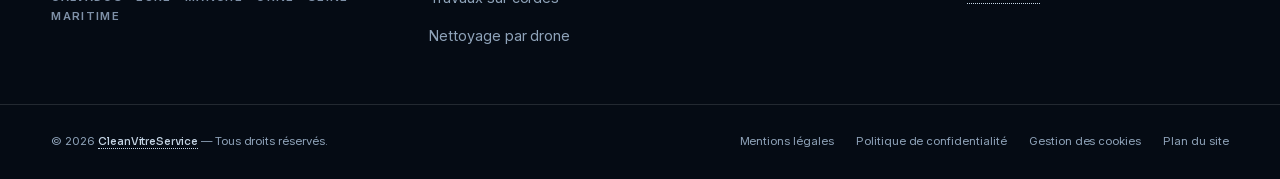
==== commit 997ac0c4: "Intégration des informations réelles de CleanVitreService Identité - Mot-signe typographique CleanVi" ====
--- a/docs/index.html
+++ b/docs/index.html
@@ -3,32 +3,32 @@
 <head>
 <meta charset="utf-8">
 <meta name="viewport" content="width=device-width,initial-scale=1">
-<title>Nettoyage de vitres et façades en hauteur | [NOM DE L'ENTREPRISE]</title>
-<meta name="description" content="Nettoyage professionnel de vitres et de façades en hauteur : drone, travaux sur cordes et nacelle. La méthode est choisie selon le bâtiment. Normandie et France.">
-<link rel="canonical" href="https://www.exemple-nettoyage-normandie.fr/">
+<title>CleanVitreService — Nettoyage de vitres et façades en Normandie</title>
+<meta name="description" content="Nettoyage de vitres, façades et surfaces difficiles d'accès à Bolbec et dans toute la Normandie. Nacelle, travaux sur cordes et drone. Devis gratuit.">
+<link rel="canonical" href="https://youssefde143-collab.github.io/nettoyage-hauteur-normandie/">
 <meta name="robots" content="noindex,nofollow">
 <meta name="theme-color" content="#050B14">
 <meta name="format-detection" content="telephone=no">
 <meta property="og:type" content="website">
-<meta property="og:site_name" content="[NOM DE L'ENTREPRISE]">
+<meta property="og:site_name" content="CleanVitreService">
 <meta property="og:locale" content="fr_FR">
-<meta property="og:title" content="La hauteur change. Pas nos exigences.">
-<meta property="og:description" content="Nettoyage professionnel de vitres et de façades en hauteur : drone, travaux sur cordes et nacelle. La méthode est choisie selon le bâtiment. Normandie et France.">
-<meta property="og:url" content="https://www.exemple-nettoyage-normandie.fr/">
-<meta property="og:image" content="https://www.exemple-nettoyage-normandie.fr/assets/img/hero-facade-verre-band-1100.webp">
+<meta property="og:title" content="CleanVitreService — La hauteur change. Pas nos exigences.">
+<meta property="og:description" content="Nettoyage de vitres, façades et surfaces difficiles d'accès à Bolbec et dans toute la Normandie. Nacelle, travaux sur cordes et drone. Devis gratuit.">
+<meta property="og:url" content="https://youssefde143-collab.github.io/nettoyage-hauteur-normandie/">
+<meta property="og:image" content="https://youssefde143-collab.github.io/nettoyage-hauteur-normandie/assets/img/hero-facade-verre-band-1100.webp">
 <meta property="og:image:width" content="1100">
 <meta property="og:image:height" content="619">
 <meta name="twitter:card" content="summary_large_image">
-<meta name="twitter:title" content="La hauteur change. Pas nos exigences.">
-<meta name="twitter:description" content="Nettoyage professionnel de vitres et de façades en hauteur : drone, travaux sur cordes et nacelle. La méthode est choisie selon le bâtiment. Normandie et France.">
-<meta name="twitter:image" content="https://www.exemple-nettoyage-normandie.fr/assets/img/hero-facade-verre-band-1100.webp">
+<meta name="twitter:title" content="CleanVitreService — La hauteur change. Pas nos exigences.">
+<meta name="twitter:description" content="Nettoyage de vitres, façades et surfaces difficiles d'accès à Bolbec et dans toute la Normandie. Nacelle, travaux sur cordes et drone. Devis gratuit.">
+<meta name="twitter:image" content="https://youssefde143-collab.github.io/nettoyage-hauteur-normandie/assets/img/hero-facade-verre-band-1100.webp">
 <link rel="preconnect" href="index.html" crossorigin>
 <link rel="preload" href="assets/fonts/sora-latin.woff2" as="font" type="font/woff2" crossorigin>
 <link rel="preload" href="assets/fonts/inter-latin.woff2" as="font" type="font/woff2" crossorigin>
 <script>document.documentElement.className+=" js"</script>
-<link rel="stylesheet" href="assets/css/site.css?v=df1f4570d2209712">
+<link rel="stylesheet" href="assets/css/site.css?v=864097ded2209712">
 <link rel="icon" href="favicon.svg" type="image/svg+xml">
-<script type="application/ld+json">{"@context":"https://schema.org","@graph":[{"@type":"Organization","@id":"https://www.exemple-nettoyage-normandie.fr/#organisation","name":"[NOM DE L'ENTREPRISE]","url":"https://www.exemple-nettoyage-normandie.fr/","description":"Entreprise de nettoyage de vitres et de façades en hauteur : intervention par drone, travaux sur cordes et nacelle, en Normandie et dans toute la France.","areaServed":[{"@type":"AdministrativeArea","name":"Normandie"},{"@type":"Country","name":"France"}]},{"@type":"WebSite","@id":"https://www.exemple-nettoyage-normandie.fr/#site","url":"https://www.exemple-nettoyage-normandie.fr/","name":"[NOM DE L'ENTREPRISE]","inLanguage":"fr-FR","publisher":{"@id":"https://www.exemple-nettoyage-normandie.fr/#organisation"}},{"@type":"FAQPage","mainEntity":[{"@type":"Question","name":"Quels bâtiments pouvez-vous traiter ?","acceptedAnswer":{"@type":"Answer","text":"Bureaux, sites industriels, commerces, hôtels, copropriétés, bâtiments publics et maisons à grandes surfaces vitrées. Ce qui décide n'est pas la catégorie du bâtiment mais sa configuration : hauteur, surfaces, accès et environnement."}},{"@type":"Question","name":"Drone ou travaux sur cordes : quelle différence ?","acceptedAnswer":{"@type":"Answer","text":"Le drone traite la façade à distance, piloté depuis le sol, sans que personne ne se trouve sur le bâtiment. Les cordes permettent un travail au contact, plus précis sur les salissures incrustées et les géométries complexes. Les deux sont complémentaires. Sur certains chantiers, nous les combinons."}},{"@type":"Question","name":"Faut-il interrompre l'activité du bâtiment ?","acceptedAnswer":{"@type":"Answer","text":"Dans la grande majorité des cas, non. Certaines phases demandent de neutraliser une zone au sol ou de garder les fenêtres fermées ; c'est planifié avec vous, au besoin en dehors des heures d'ouverture."}},{"@type":"Question","name":"Le drone convient-il à tous les bâtiments ?","acceptedAnswer":{"@type":"Answer","text":"Non. L'environnement, la nature du support, l'espace disponible, la météo du jour et la réglementation du survol conditionnent sa mise en œuvre. Quand ce n'est pas la bonne méthode, nous le disons et proposons les cordes ou la nacelle."}}]}]}</script>
+<script type="application/ld+json">{"@context":"https://schema.org","@graph":[{"@type":["Organization","LocalBusiness"],"@id":"https://youssefde143-collab.github.io/nettoyage-hauteur-normandie/#organisation","name":"CleanVitreService","url":"https://youssefde143-collab.github.io/nettoyage-hauteur-normandie/","description":"Nettoyage de vitres, de façades et de surfaces difficiles d'accès. Matériel conventionnel, perches télescopiques, nacelle, travaux sur cordes et drone. Bolbec, Normandie.","founder":{"@type":"Person","name":"Noah Lefebvre"},"address":{"@type":"PostalAddress","streetAddress":"4 ruelle de l'Hôtel de Ville","postalCode":"76210","addressLocality":"Bolbec","addressRegion":"Normandie","addressCountry":"FR"},"telephone":"+33641019643","email":"cleanvitreservice@gmail.com","identifier":[{"@type":"PropertyValue","name":"SIREN","value":"101837474"},{"@type":"PropertyValue","name":"SIRET","value":"10183747400010"}],"areaServed":[{"@type":"AdministrativeArea","name":"Normandie"},{"@type":"City","name":"Bolbec"},{"@type":"Country","name":"France"}],"knowsAbout":["Nettoyage de vitres","Nettoyage de façades","Nettoyage de vérandas et verrières","Nettoyage de panneaux solaires","Travaux sur cordes","Nacelle élévatrice","Nettoyage par drone"]},{"@type":"WebSite","@id":"https://youssefde143-collab.github.io/nettoyage-hauteur-normandie/#site","url":"https://youssefde143-collab.github.io/nettoyage-hauteur-normandie/","name":"CleanVitreService","inLanguage":"fr-FR","publisher":{"@id":"https://youssefde143-collab.github.io/nettoyage-hauteur-normandie/#organisation"}},{"@type":"FAQPage","mainEntity":[{"@type":"Question","name":"Quelles surfaces nettoyez-vous ?","acceptedAnswer":{"@type":"Answer","text":"Vitres et baies, vérandas, verrières et Velux, vitrines commerciales, façades et bardages, volets roulants, panneaux publicitaires, panneaux solaires et photovoltaïques."}},{"@type":"Question","name":"Comment choisissez-vous la méthode d'accès ?","acceptedAnswer":{"@type":"Answer","text":"Selon le bâtiment, les surfaces, les conditions d'accès et la faisabilité technique. Du matériel conventionnel à la perche télescopique, de la nacelle aux travaux sur cordes, jusqu'au drone quand la configuration s'y prête."}},{"@type":"Question","name":"Le drone convient-il à tous les bâtiments ?","acceptedAnswer":{"@type":"Answer","text":"Non. L'environnement, la nature du support, l'espace disponible, la météo et la réglementation du survol conditionnent sa mise en œuvre. Quand ce n'est pas la bonne méthode, nous le disons et proposons une autre voie d'accès."}},{"@type":"Question","name":"Intervenez-vous loin de Bolbec ?","acceptedAnswer":{"@type":"Answer","text":"Dans un rayon d'environ 50 km autour du siège et dans toute la Normandie. Des déplacements ailleurs en France restent possibles selon la nature et l'importance du chantier."}},{"@type":"Question","name":"Le devis est-il payant ?","acceptedAnswer":{"@type":"Answer","text":"Non, le devis est gratuit. Nous répondons à votre demande sous 30 minutes, selon disponibilité. Des astreintes sont possibles sur demande."}}]}]}</script>
 </head>
 <body>
 <a class="skip" href="#principal">Aller au contenu principal</a>
@@ -36,13 +36,16 @@
 <header class="nav" id="entete" data-dark="true">
   <div class="nav__in">
     
-  <a class="nav__logo" href="index.html">
-    <svg class="nav__mark" viewBox="0 0 32 32" aria-hidden="true" fill="none">
-      <rect x="1" y="1" width="30" height="30" rx="3" stroke="currentColor" stroke-opacity=".32"/>
-      <path d="M8 23V9l16 14V9" stroke="currentColor" stroke-width="1.7" stroke-linecap="square"/>
-      <circle cx="24" cy="23" r="2.4" fill="#1A74F0"/>
+  <a class="wm" href="index.html">
+    <svg class="wm__mark" viewBox="0 0 34 34" aria-hidden="true" fill="none">
+      <rect x="1" y="1" width="32" height="32" rx="3" stroke="currentColor" stroke-opacity=".3"/>
+      <path d="M10.5 12.5h13M10.5 17h13M10.5 21.5h13" stroke="currentColor" stroke-width="1.5" stroke-linecap="round"/>
+      <path d="M23 9.5 11 24.5" stroke="#3E8BF5" stroke-width="1.6" stroke-linecap="round"/>
     </svg>
-    <span class="nav__word"><b>[NOM DE L'ENTREPRISE]</b><span>Drone · Cordes · Nacelle</span></span>
+    <span class="wm__txt">
+      <span class="wm__name"><span class="wm__a">Clean</span><span class="wm__b">Vitre</span><span class="wm__c">Service</span></span>
+      <span class="wm__base">Vitres · Façades · Accès difficiles</span>
+    </span>
   </a>
     <nav class="nav__links" aria-label="Navigation principale"><a href="services.html">Nos méthodes</a><a href="secteurs-dactivite.html">Secteurs</a><a href="realisations.html">Réalisations</a><a href="zones-intervention.html">Zones</a><a href="a-propos.html">À propos</a></nav>
     <div class="nav__cta"><a class="btn  " href="contact.html">Demander un devis<svg class="btn__ar" width="13" height="13" viewBox="0 0 13 13" fill="none" aria-hidden="true"><path d="M2 11 11 2M11 2H4.2M11 2v6.8" stroke="currentColor" stroke-width="1.5"/></svg></a></div>
@@ -57,15 +60,15 @@
   <div class="mob__foot">
     <a class="btn  " href="contact.html">Demander un devis<svg class="btn__ar" width="13" height="13" viewBox="0 0 13 13" fill="none" aria-hidden="true"><path d="M2 11 11 2M11 2H4.2M11 2v6.8" stroke="currentColor" stroke-width="1.5"/></svg></a>
     <div class="mob__meta">
-      <span class="ph">[TÉLÉPHONE]</span>
-      <span class="ph">[EMAIL]</span>
+      <span class="ph">06 41 01 96 43</span>
+      <span class="ph">cleanvitreservice@gmail.com</span>
     </div>
   </div>
 </div>
 
 <main id="principal">
 
-<!-- A · Hero ----------------------------------------------------------- -->
+<!-- Hero ---------------------------------------------------------------- -->
 <section class="hero hero--v2" id="hero">
   <div class="hero__media" data-hero-media>
     <img src="assets/img/hero-facade-verre-2000.webp" srcset="assets/img/hero-facade-verre-800.webp 800w, assets/img/hero-facade-verre-1200.webp 1200w, assets/img/hero-facade-verre-2000.webp 2000w" sizes="100vw"
@@ -74,111 +77,179 @@
   </div>
   <div class="hero__grid" aria-hidden="true"></div>
   <div class="hero__in">
-    <p class="hero__label">Nettoyage en hauteur · Normandie &amp; France</p>
+    <p class="hero__label">Nettoyage en hauteur · Bolbec &amp; Normandie</p>
     <h1>La hauteur change.<em>Pas nos exigences.</em></h1>
-    <p class="hero__sub">Drone, cordes ou nacelle. La bonne méthode pour chaque façade.</p>
+    <p class="hero__sub">Vitres, façades et surfaces difficiles d'accès. La bonne méthode pour chaque bâtiment.</p>
     <div class="hero__act">
-      <a class="btn  btn--lg" href="contact.html">Étudier mon projet<svg class="btn__ar" width="13" height="13" viewBox="0 0 13 13" fill="none" aria-hidden="true"><path d="M2 11 11 2M11 2H4.2M11 2v6.8" stroke="currentColor" stroke-width="1.5"/></svg></a>
-      <a class="btn btn--on-dark btn--lg" href="#methodes">Découvrir nos méthodes<svg class="btn__ar" width="13" height="13" viewBox="0 0 13 13" fill="none" aria-hidden="true"><path d="M2 11 11 2M11 2H4.2M11 2v6.8" stroke="currentColor" stroke-width="1.5"/></svg></a>
+      <a class="btn  btn--lg" href="contact.html">Demander un devis gratuit<svg class="btn__ar" width="13" height="13" viewBox="0 0 13 13" fill="none" aria-hidden="true"><path d="M2 11 11 2M11 2H4.2M11 2v6.8" stroke="currentColor" stroke-width="1.5"/></svg></a>
+      <a class="btn btn--on-dark btn--lg" href="tel:+33641019643">06 41 01 96 43</a>
     </div>
   </div>
   <p class="hero__cue"><i aria-hidden="true"></i>Faire défiler</p>
 </section>
 
-<!-- B · Sélecteur de méthodes ------------------------------------------ -->
+<!-- Engagements ---------------------------------------------------------- -->
+<div class="promis">
+  <div class="wrap">
+    <ul>
+      <li><b>Devis gratuit</b><span>Sans engagement</span></li>
+      <li><b>Réponse sous 30 minutes</b><span>Selon disponibilité</span></li>
+      <li><b>Astreintes possibles</b><span>Sur demande</span></li>
+    </ul>
+  </div>
+</div>
+
+<!-- Prestations ---------------------------------------------------------- -->
+<section class="sec" aria-labelledby="pres-t">
+  <div class="wrap">
+    <div class="shead rv">
+      <div>
+        <p class="eyebrow">Nos prestations</p>
+        <h2 id="pres-t">Ce que nous nettoyons.</h2>
+      </div>
+      <div class="shead__aside">
+        <p class="lead">Du vitrage domestique à la façade industrielle, avec le moyen d'accès adapté à chaque configuration.</p>
+      </div>
+    </div>
+    <div class="trio rv">
+      
+      <article class="trio__it trio__a" id="vitrerie">
+        <img src="assets/img/vitre-nettoyage-1400.webp" srcset="assets/img/vitre-nettoyage-800.webp 800w, assets/img/vitre-nettoyage-1400.webp 1400w" sizes="(max-width:959px) 100vw, 56vw"
+    width="1400" height="1451" alt="Intervenants nettoyant les vitrages d'un bâtiment moderne en verre" class=""
+    loading="lazy" decoding="async">
+        <div class="trio__b">
+          <span class="idx">01</span>
+          <h3>Vitrerie</h3>
+          <p>Vitres, baies, vérandas, verrières et vitrines, à l'intérieur comme à l'extérieur.</p>
+          <a class="tlink" href="services.html#vitrerie">Voir le détail<svg width="12" height="12" viewBox="0 0 12 12" fill="none" aria-hidden="true"><path d="M1 6h9.5M7 2.5 10.5 6 7 9.5" stroke="currentColor" stroke-width="1.4"/></svg></a>
+        </div>
+      </article>
+      <article class="trio__it trio__b" id="exterieur">
+        <img src="assets/img/facade-detail-3-1400.webp" srcset="assets/img/facade-detail-3-800.webp 800w, assets/img/facade-detail-3-1400.webp 1400w" sizes="(max-width:959px) 100vw, 42vw"
+    width="1400" height="1120" alt="Gratte-ciel contemporain à façade de verre en gradins" class=""
+    loading="lazy" decoding="async">
+        <div class="trio__b">
+          <span class="idx">02</span>
+          <h3>Extérieur du bâtiment</h3>
+          <p>Façades, bardages et éléments extérieurs dont l'état du support permet le nettoyage.</p>
+          <a class="tlink" href="services.html#exterieur">Voir le détail<svg width="12" height="12" viewBox="0 0 12 12" fill="none" aria-hidden="true"><path d="M1 6h9.5M7 2.5 10.5 6 7 9.5" stroke="currentColor" stroke-width="1.4"/></svg></a>
+        </div>
+      </article>
+      <article class="trio__it trio__c" id="specialise">
+        <img src="assets/img/real-04-1200.webp" srcset="assets/img/real-04-700.webp 700w, assets/img/real-04-1200.webp 1200w" sizes="(max-width:959px) 100vw, 42vw"
+    width="1200" height="1500" alt="Intervenant suspendu par cordes sur le flanc d'un bâtiment" class=""
+    loading="lazy" decoding="async">
+        <div class="trio__b">
+          <span class="idx">03</span>
+          <h3>Nettoyage spécialisé</h3>
+          <p>Panneaux solaires et photovoltaïques, et toutes les surfaces que l'on n'atteint pas simplement.</p>
+          <a class="tlink" href="services.html#specialise">Voir le détail<svg width="12" height="12" viewBox="0 0 12 12" fill="none" aria-hidden="true"><path d="M1 6h9.5M7 2.5 10.5 6 7 9.5" stroke="currentColor" stroke-width="1.4"/></svg></a>
+        </div>
+      </article>
+    </div>
+  </div>
+</section>
+
+<!-- Méthodes d'accès ------------------------------------------------------ -->
 <section class="pick" id="methodes" aria-labelledby="pick-t">
-  <div class="pick__stage is-on" data-stage="0" aria-hidden="true"><img src="assets/img/facade-detail-2-band-1600.webp" srcset="assets/img/facade-detail-2-band-760.webp 760w, assets/img/facade-detail-2-band-1100.webp 1100w, assets/img/facade-detail-2-band-1600.webp 1600w" sizes="100vw"
-    width="1600" height="900" alt="" class=""
-    loading="lazy" decoding="async"></div><div class="pick__stage" data-stage="1" aria-hidden="true"><img src="assets/img/cordes-duo-band-1600.webp" srcset="assets/img/cordes-duo-band-760.webp 760w, assets/img/cordes-duo-band-1100.webp 1100w, assets/img/cordes-duo-band-1600.webp 1600w" sizes="100vw"
-    width="1600" height="900" alt="" class=""
-    loading="lazy" decoding="async"></div><div class="pick__stage" data-stage="2" aria-hidden="true"><img src="assets/img/nacelle-hero-band-1600.webp" srcset="assets/img/nacelle-hero-band-760.webp 760w, assets/img/nacelle-hero-band-1100.webp 1100w, assets/img/nacelle-hero-band-1600.webp 1600w" sizes="100vw"
-    width="1600" height="900" alt="" class=""
+  <div class="pick__stage is-on" data-stage="0" aria-hidden="true"><img src="assets/img/vitre-nettoyage-1400.webp" srcset="assets/img/vitre-nettoyage-800.webp 800w, assets/img/vitre-nettoyage-1400.webp 1400w" sizes="100vw"
+    width="1400" height="1451" alt="" class=""
+    loading="lazy" decoding="async"></div><div class="pick__stage" data-stage="1" aria-hidden="true"><img src="assets/img/verre-gouttes-1400.webp" srcset="assets/img/verre-gouttes-800.webp 800w, assets/img/verre-gouttes-1400.webp 1400w" sizes="100vw"
+    width="1400" height="931" alt="" class=""
+    loading="lazy" decoding="async"></div><div class="pick__stage" data-stage="2" aria-hidden="true"><img src="assets/img/methode-nacelle-1200.webp" srcset="assets/img/methode-nacelle-700.webp 700w, assets/img/methode-nacelle-900.webp 900w, assets/img/methode-nacelle-1200.webp 1200w" sizes="100vw"
+    width="1200" height="1800" alt="" class=""
+    loading="lazy" decoding="async"></div><div class="pick__stage" data-stage="3" aria-hidden="true"><img src="assets/img/methode-cordes-1200.webp" srcset="assets/img/methode-cordes-700.webp 700w, assets/img/methode-cordes-900.webp 900w, assets/img/methode-cordes-1200.webp 1200w" sizes="100vw"
+    width="1200" height="1601" alt="" class=""
+    loading="lazy" decoding="async"></div><div class="pick__stage" data-stage="4" aria-hidden="true"><img src="assets/img/methode-drone-1200.webp" srcset="assets/img/methode-drone-700.webp 700w, assets/img/methode-drone-900.webp 900w, assets/img/methode-drone-1200.webp 1200w" sizes="100vw"
+    width="1200" height="1597" alt="" class=""
     loading="lazy" decoding="async"></div>
   <div class="pick__in">
-    <h2 id="pick-t" class="vh">Nos trois méthodes d'intervention</h2>
-    <p class="eyebrow rv">Trois méthodes, une seule logique</p>
+    <p class="eyebrow rv">Cinq moyens d'accès</p>
+    <h2 id="pick-t" class="rv" style="max-width:17ch;margin-bottom:var(--s-7)">Chaque bâtiment a ses contraintes.</h2>
     <ul class="pick__list rv" data-pick>
-      
-      <li class="pick__it">
-        <a href="nettoyage-par-drone.html" data-pick-i="0">
+      <li class="pick__it"><div class="pick__static" data-pick-i="0" tabindex="0">
           <span class="pick__n">01</span>
+          <span><span class="pick__t">Nettoyage conventionnel</span></span>
+          <span class="pick__m">Matériel professionnel au sol</span>
+          <span class="pick__go pick__go--off" aria-hidden="true"></span></div></li><li class="pick__it"><div class="pick__static" data-pick-i="1" tabindex="0">
+          <span class="pick__n">02</span>
+          <span><span class="pick__t">Perches télescopiques</span></span>
+          <span class="pick__m">Jusqu'aux étages bas</span>
+          <span class="pick__go pick__go--off" aria-hidden="true"></span></div></li><li class="pick__it"><a href="nettoyage-avec-nacelle.html" data-pick-i="2">
+          <span class="pick__n">03</span>
+          <span><span class="pick__t">Nacelle élévatrice</span></span>
+          <span class="pick__m">Plateforme depuis le sol</span>
+          <span class="pick__go"><svg width="12" height="12" viewBox="0 0 12 12" fill="none" aria-hidden="true"><path d="M1 6h9.5M7 2.5 10.5 6 7 9.5" stroke="currentColor" stroke-width="1.4"/></svg></span></a></li><li class="pick__it"><a href="travaux-sur-cordes.html" data-pick-i="3">
+          <span class="pick__n">04</span>
+          <span><span class="pick__t">Travaux sur cordes</span></span>
+          <span class="pick__m">Accès technique au contact</span>
+          <span class="pick__go"><svg width="12" height="12" viewBox="0 0 12 12" fill="none" aria-hidden="true"><path d="M1 6h9.5M7 2.5 10.5 6 7 9.5" stroke="currentColor" stroke-width="1.4"/></svg></span></a></li><li class="pick__it"><a href="nettoyage-par-drone.html" data-pick-i="4">
+          <span class="pick__n">05</span>
           <span><span class="pick__t">Nettoyage par drone</span></span>
           <span class="pick__m">Sans contact, depuis le sol</span>
-          <span class="pick__go"><svg width="12" height="12" viewBox="0 0 12 12" fill="none" aria-hidden="true"><path d="M1 6h9.5M7 2.5 10.5 6 7 9.5" stroke="currentColor" stroke-width="1.4"/></svg></span>
+          <span class="pick__go"><svg width="12" height="12" viewBox="0 0 12 12" fill="none" aria-hidden="true"><path d="M1 6h9.5M7 2.5 10.5 6 7 9.5" stroke="currentColor" stroke-width="1.4"/></svg></span></a></li>
+    </ul>
+    <p class="note rv" style="max-width:62ch">Le drone ne convient pas à tous les bâtiments. La méthode dépend du support, de l'environnement, de l'accès et de la faisabilité technique.</p>
+  </div>
+</section>
+
+<!-- Clientèles ------------------------------------------------------------ -->
+<section class="sec sec--paper" aria-labelledby="cli-t">
+  <div class="wrap">
+    <div class="shead rv">
+      <div>
+        <p class="eyebrow">Pour qui</p>
+        <h2 id="cli-t">Quatre profils, un même interlocuteur.</h2>
+      </div>
+      <div class="shead__aside"><a class="tlink" href="secteurs-dactivite.html">Détail par clientèle<svg width="12" height="12" viewBox="0 0 12 12" fill="none" aria-hidden="true"><path d="M1 6h9.5M7 2.5 10.5 6 7 9.5" stroke="currentColor" stroke-width="1.4"/></svg></a></div>
+    </div>
+    <ul class="quad rv">
+      
+      <li>
+        <img src="assets/img/secteur-particuliers-1000.webp" srcset="assets/img/secteur-particuliers-600.webp 600w, assets/img/secteur-particuliers-1000.webp 1000w" sizes="(max-width:759px) 100vw, 25vw"
+    width="1000" height="667" alt="Maison contemporaine dotée de grandes baies vitrées et d'une véranda" class=""
+    loading="lazy" decoding="async">
+        <a href="secteurs-dactivite.html#particuliers">
+          <span class="quad__n">01</span>
+          <h3>Particuliers</h3>
+          <p>Maisons, vérandas, verrières et baies vitrées, y compris aux étages.</p>
         </a>
       </li>
-      <li class="pick__it">
-        <a href="travaux-sur-cordes.html" data-pick-i="1">
-          <span class="pick__n">02</span>
-          <span><span class="pick__t">Travaux sur cordes</span></span>
-          <span class="pick__m">Accès technique au contact</span>
-          <span class="pick__go"><svg width="12" height="12" viewBox="0 0 12 12" fill="none" aria-hidden="true"><path d="M1 6h9.5M7 2.5 10.5 6 7 9.5" stroke="currentColor" stroke-width="1.4"/></svg></span>
+      <li>
+        <img src="assets/img/secteur-commerce-1000.webp" srcset="assets/img/secteur-commerce-600.webp 600w, assets/img/secteur-commerce-1000.webp 1000w" sizes="(max-width:759px) 100vw, 25vw"
+    width="1000" height="664" alt="Entrée vitrée d'un bâtiment commercial contemporain" class=""
+    loading="lazy" decoding="async">
+        <a href="secteurs-dactivite.html#commercants">
+          <span class="quad__n">02</span>
+          <h3>Commerçants et professionnels</h3>
+          <p>Vitrines, enseignes et devantures, nettoyées en dehors des heures d'affluence.</p>
         </a>
       </li>
-      <li class="pick__it">
-        <a href="nettoyage-avec-nacelle.html" data-pick-i="2">
-          <span class="pick__n">03</span>
-          <span><span class="pick__t">Nettoyage avec nacelle</span></span>
-          <span class="pick__m">Plateforme depuis le sol</span>
-          <span class="pick__go"><svg width="12" height="12" viewBox="0 0 12 12" fill="none" aria-hidden="true"><path d="M1 6h9.5M7 2.5 10.5 6 7 9.5" stroke="currentColor" stroke-width="1.4"/></svg></span>
+      <li>
+        <img src="assets/img/secteur-industrie-1000.webp" srcset="assets/img/secteur-industrie-600.webp 600w, assets/img/secteur-industrie-1000.webp 1000w" sizes="(max-width:759px) 100vw, 25vw"
+    width="1000" height="667" alt="Bâtiment industriel de grande emprise sous un ciel dégagé" class=""
+    loading="lazy" decoding="async">
+        <a href="secteurs-dactivite.html#entreprises">
+          <span class="quad__n">03</span>
+          <h3>Entreprises, industries et immobilier</h3>
+          <p>Bureaux, sites de production, entrepôts et patrimoines gérés.</p>
+        </a>
+      </li>
+      <li>
+        <img src="assets/img/secteur-collectivites-1000.webp" srcset="assets/img/secteur-collectivites-600.webp 600w, assets/img/secteur-collectivites-1000.webp 1000w" sizes="(max-width:759px) 100vw, 25vw"
+    width="1000" height="750" alt="Bâtiment administratif public de plusieurs niveaux" class=""
+    loading="lazy" decoding="async">
+        <a href="secteurs-dactivite.html#collectivites">
+          <span class="quad__n">04</span>
+          <h3>Collectivités et établissements publics</h3>
+          <p>Mairies, écoles, équipements sportifs et bâtiments administratifs.</p>
         </a>
       </li>
     </ul>
   </div>
 </section>
 
-<!-- C · Le bon moyen d'accès ------------------------------------------- -->
-<section class="sec" aria-labelledby="trio-t">
-  <div class="wrap">
-    <div class="shead rv">
-      <div>
-        <p class="eyebrow">Choisir l'accès</p>
-        <h2 id="trio-t">Chaque bâtiment a ses contraintes.</h2>
-      </div>
-      <div class="shead__aside">
-        <p class="lead">Nous choisissons le moyen d'accès selon la façade, l'environnement et les conditions d'intervention.</p>
-      </div>
-    </div>
-    <div class="trio rv">
-      
-      <article class="trio__it trio__a">
-        <img src="assets/img/methode-drone-1200.webp" srcset="assets/img/methode-drone-700.webp 700w, assets/img/methode-drone-900.webp 900w, assets/img/methode-drone-1200.webp 1200w" sizes="(max-width:959px) 100vw, 56vw"
-    width="1200" height="1597" alt="Drone professionnel en vol utilisé pour le nettoyage de surfaces vitrées en hauteur" class=""
-    loading="lazy" decoding="async">
-        <div class="trio__b">
-          <span class="idx">01</span>
-          <h3>Nettoyage par drone</h3>
-          <p>Une solution innovante pour les surfaces vitrées et les façades difficiles d'accès.</p>
-          <a class="tlink" href="nettoyage-par-drone.html">En savoir plus<svg width="12" height="12" viewBox="0 0 12 12" fill="none" aria-hidden="true"><path d="M1 6h9.5M7 2.5 10.5 6 7 9.5" stroke="currentColor" stroke-width="1.4"/></svg></a>
-        </div>
-      </article>
-      <article class="trio__it trio__b">
-        <img src="assets/img/methode-cordes-1200.webp" srcset="assets/img/methode-cordes-700.webp 700w, assets/img/methode-cordes-900.webp 900w, assets/img/methode-cordes-1200.webp 1200w" sizes="(max-width:959px) 100vw, 42vw"
-    width="1200" height="1601" alt="Techniciens cordistes suspendus le long d'un immeuble pour le nettoyage de la façade" class=""
-    loading="lazy" decoding="async">
-        <div class="trio__b">
-          <span class="idx">02</span>
-          <h3>Travaux sur cordes</h3>
-          <p>Des interventions réalisées par des professionnels formés au travail en hauteur.</p>
-          <a class="tlink" href="travaux-sur-cordes.html">En savoir plus<svg width="12" height="12" viewBox="0 0 12 12" fill="none" aria-hidden="true"><path d="M1 6h9.5M7 2.5 10.5 6 7 9.5" stroke="currentColor" stroke-width="1.4"/></svg></a>
-        </div>
-      </article>
-      <article class="trio__it trio__c">
-        <img src="assets/img/methode-nacelle-1200.webp" srcset="assets/img/methode-nacelle-700.webp 700w, assets/img/methode-nacelle-900.webp 900w, assets/img/methode-nacelle-1200.webp 1200w" sizes="(max-width:959px) 100vw, 42vw"
-    width="1200" height="1800" alt="Plateformes élévatrices mobiles de personnel déployées en hauteur" class=""
-    loading="lazy" decoding="async">
-        <div class="trio__b">
-          <span class="idx">03</span>
-          <h3>Nettoyage avec nacelle</h3>
-          <p>Adapté aux configurations permettant l'accès par plateforme élévatrice.</p>
-          <a class="tlink" href="nettoyage-avec-nacelle.html">En savoir plus<svg width="12" height="12" viewBox="0 0 12 12" fill="none" aria-hidden="true"><path d="M1 6h9.5M7 2.5 10.5 6 7 9.5" stroke="currentColor" stroke-width="1.4"/></svg></a>
-        </div>
-      </article>
-    </div>
-  </div>
-</section>
-
-<!-- D · Moment drone ---------------------------------------------------- -->
+<!-- Moment drone ---------------------------------------------------------- -->
 <section class="show" aria-labelledby="show-t">
   <div class="show__bg"><img src="assets/img/facade-detail-1-band-1600.webp" srcset="assets/img/facade-detail-1-band-760.webp 760w, assets/img/facade-detail-1-band-1100.webp 1100w, assets/img/facade-detail-1-band-1600.webp 1600w" sizes="100vw"
     width="1600" height="900" alt="" class="plx"
@@ -187,7 +258,7 @@
     <div class="show__head rv">
       <p class="eyebrow">Technologie drone</p>
       <h2 id="show-t">Le bon accès.<em>Au bon endroit.</em></h2>
-      <p class="lead" style="margin-top:var(--s-5)">L'appareil travaille sur la façade. Les équipes restent au sol.</p>
+      <p class="lead" style="margin-top:var(--s-5)">Sur les façades qui s'y prêtent, l'appareil travaille et les équipes restent au sol.</p>
     </div>
     <div class="show__body">
       <div class="rv">
@@ -212,105 +283,7 @@
   </div>
 </section>
 
-<!-- E · Cordes et nacelle ----------------------------------------------- -->
-<section class="sec" aria-labelledby="duo-t">
-  <div class="wrap">
-    <div class="shead rv">
-      <div>
-        <p class="eyebrow">Au contact, ou depuis le sol</p>
-        <h2 id="duo-t">Là où le drone s'arrête, d'autres méthodes prennent le relais.</h2>
-      </div>
-    </div>
-    <div class="edit edit--7-5">
-      <div class="rv">
-        <figure class="edit__fig reveal-img">
-          <img src="assets/img/cordes-duo-1400.webp" srcset="assets/img/cordes-duo-800.webp 800w, assets/img/cordes-duo-1400.webp 1400w" sizes="(max-width:899px) 100vw, 56vw"
-    width="1400" height="1867" alt="Deux techniciens cordistes descendant en rappel la façade vitrée d'une tour" class=""
-    loading="lazy" decoding="async">
-        </figure>
-        <h3 style="margin-top:var(--s-5);font-size:var(--t-h3)">Travaux sur cordes</h3>
-        <p class="prose" style="margin-top:.6rem;color:var(--c-prose)">La corde suit la façade là où un bras de nacelle est limité : décrochés, surplombs, centres urbains saturés.</p>
-        <div style="margin-top:var(--s-4)"><a class="tlink" href="travaux-sur-cordes.html">Travaux sur cordes<svg width="12" height="12" viewBox="0 0 12 12" fill="none" aria-hidden="true"><path d="M1 6h9.5M7 2.5 10.5 6 7 9.5" stroke="currentColor" stroke-width="1.4"/></svg></a></div>
-      </div>
-      <div class="rv" style="--i:1">
-        <figure class="edit__fig reveal-img">
-          <img src="assets/img/nacelle-operateur-1400.webp" srcset="assets/img/nacelle-operateur-800.webp 800w, assets/img/nacelle-operateur-1400.webp 1400w" sizes="(max-width:899px) 100vw, 40vw"
-    width="1400" height="933" alt="Panier de nacelle élévatrice déployé contre le ciel" class=""
-    loading="lazy" decoding="async">
-        </figure>
-        <h3 style="margin-top:var(--s-5);font-size:var(--t-h3)">Nacelle élévatrice</h3>
-        <p class="prose" style="margin-top:.6rem;color:var(--c-prose)">La plus directe quand le sol est porteur et les abords dégagés : sites industriels, logistiques et commerciaux.</p>
-        <div style="margin-top:var(--s-4)"><a class="tlink" href="nettoyage-avec-nacelle.html">Nettoyage avec nacelle<svg width="12" height="12" viewBox="0 0 12 12" fill="none" aria-hidden="true"><path d="M1 6h9.5M7 2.5 10.5 6 7 9.5" stroke="currentColor" stroke-width="1.4"/></svg></a></div>
-      </div>
-    </div>
-  </div>
-</section>
-
-<!-- F · Secteurs --------------------------------------------------------- -->
-<section class="sec sec--paper" aria-labelledby="sect-t">
-  <div class="wrap">
-    <div class="shead rv">
-      <div>
-        <p class="eyebrow">Secteurs</p>
-        <h2 id="sect-t">Pour qui nous intervenons.</h2>
-      </div>
-      <div class="shead__aside"><a class="tlink" href="secteurs-dactivite.html">Détail par secteur<svg width="12" height="12" viewBox="0 0 12 12" fill="none" aria-hidden="true"><path d="M1 6h9.5M7 2.5 10.5 6 7 9.5" stroke="currentColor" stroke-width="1.4"/></svg></a></div>
-    </div>
-    <ul class="tiles rv">
-      
-      <li>
-        <img src="assets/img/secteur-industrie-1000.webp" srcset="assets/img/secteur-industrie-600.webp 600w, assets/img/secteur-industrie-1000.webp 1000w" sizes="(max-width:759px) 50vw, 25vw"
-    width="1000" height="667" alt="Bâtiment industriel de grande emprise sous un ciel dégagé" class=""
-    loading="lazy" decoding="async">
-        <a href="secteurs-dactivite.html#industrie-et-logistique"><h3>Industrie et logistique</h3></a>
-      </li>
-      <li>
-        <img src="assets/img/secteur-bureaux-1000.webp" srcset="assets/img/secteur-bureaux-600.webp 600w, assets/img/secteur-bureaux-1000.webp 1000w" sizes="(max-width:759px) 50vw, 25vw"
-    width="1000" height="1333" alt="Immeuble de bureaux contemporain à façade entièrement vitrée" class=""
-    loading="lazy" decoding="async">
-        <a href="secteurs-dactivite.html#bureaux"><h3>Bureaux</h3></a>
-      </li>
-      <li>
-        <img src="assets/img/secteur-commerce-1000.webp" srcset="assets/img/secteur-commerce-600.webp 600w, assets/img/secteur-commerce-1000.webp 1000w" sizes="(max-width:759px) 50vw, 25vw"
-    width="1000" height="664" alt="Entrée vitrée d'un bâtiment commercial contemporain" class=""
-    loading="lazy" decoding="async">
-        <a href="secteurs-dactivite.html#centres-commerciaux"><h3>Centres commerciaux</h3></a>
-      </li>
-      <li>
-        <img src="assets/img/secteur-hotellerie-1000.webp" srcset="assets/img/secteur-hotellerie-600.webp 600w, assets/img/secteur-hotellerie-1000.webp 1000w" sizes="(max-width:759px) 50vw, 25vw"
-    width="1000" height="563" alt="Façade d'un établissement hôtelier comportant de nombreuses fenêtres" class=""
-    loading="lazy" decoding="async">
-        <a href="secteurs-dactivite.html#hotellerie"><h3>Hôtellerie</h3></a>
-      </li>
-      <li>
-        <img src="assets/img/secteur-copropriete-1000.webp" srcset="assets/img/secteur-copropriete-600.webp 600w, assets/img/secteur-copropriete-1000.webp 1000w" sizes="(max-width:759px) 50vw, 25vw"
-    width="1000" height="667" alt="Immeuble d'habitation récent avec balcons vitrés" class=""
-    loading="lazy" decoding="async">
-        <a href="secteurs-dactivite.html#coproprietes"><h3>Copropriétés</h3></a>
-      </li>
-      <li>
-        <img src="assets/img/secteur-collectivites-1000.webp" srcset="assets/img/secteur-collectivites-600.webp 600w, assets/img/secteur-collectivites-1000.webp 1000w" sizes="(max-width:759px) 50vw, 25vw"
-    width="1000" height="750" alt="Bâtiment administratif public de plusieurs niveaux" class=""
-    loading="lazy" decoding="async">
-        <a href="secteurs-dactivite.html#batiments-publics"><h3>Bâtiments publics</h3></a>
-      </li>
-      <li>
-        <img src="assets/img/secteur-logistique-1000.webp" srcset="assets/img/secteur-logistique-600.webp 600w, assets/img/secteur-logistique-1000.webp 1000w" sizes="(max-width:759px) 50vw, 25vw"
-    width="1000" height="667" alt="Quais de chargement d'une plateforme logistique" class=""
-    loading="lazy" decoding="async">
-        <a href="secteurs-dactivite.html#plateformes-logistiques"><h3>Plateformes logistiques</h3></a>
-      </li>
-      <li>
-        <img src="assets/img/secteur-particuliers-1000.webp" srcset="assets/img/secteur-particuliers-600.webp 600w, assets/img/secteur-particuliers-1000.webp 1000w" sizes="(max-width:759px) 50vw, 25vw"
-    width="1000" height="667" alt="Maison contemporaine dotée de grandes baies vitrées et d'une véranda" class=""
-    loading="lazy" decoding="async">
-        <a href="secteurs-dactivite.html#particuliers"><h3>Particuliers</h3></a>
-      </li>
-    </ul>
-  </div>
-</section>
-
-<!-- G · Déroulement ------------------------------------------------------ -->
+<!-- Déroulement ----------------------------------------------------------- -->
 <section class="sec sec--dark" aria-labelledby="steps-t">
   <div class="wrap">
     <div class="shead rv">
@@ -320,29 +293,31 @@
       </div>
     </div>
     <ol class="steps" data-stagger>
-      <li><h3>Votre demande</h3><p>Quelques photographies et l'adresse suffisent à cadrer le besoin.</p></li>
-      <li><h3>Étude du bâtiment</h3><p>Surfaces, hauteur, accès, environnement et contraintes d'exploitation.</p></li>
-      <li><h3>Choix de la méthode</h3><p>Drone, cordes, nacelle — ou une combinaison, selon les zones.</p></li>
+      <li><h3>Votre demande</h3><p>Par téléphone ou via le formulaire. Réponse sous 30 minutes, selon disponibilité.</p></li>
+      <li><h3>Étude du bâtiment</h3><p>Surfaces, hauteur, accès, environnement et contraintes du site.</p></li>
+      <li><h3>Devis gratuit</h3><p>Méthode retenue, périmètre traité et prix, sans engagement.</p></li>
       <li><h3>Intervention</h3><p>Planifiée selon votre activité, puis contrôlée avant remise.</p></li>
     </ol>
   </div>
 </section>
 
-<!-- H · Normandie -------------------------------------------------------- -->
 
 <section class="sec sec--dark" aria-labelledby="zones-t" id="zones">
   <div class="wrap">
     <div class="shead rv">
       <div>
         <p class="eyebrow">Zones d'intervention</p>
-        <h2 id="zones-t">Basés en Normandie.<br>Mobiles dans toute la France selon les projets.</h2>
-      </div>
-      <div class="shead__aside"><a class="tlink" href="zones-intervention.html">Voir le détail des zones<svg width="12" height="12" viewBox="0 0 12 12" fill="none" aria-hidden="true"><path d="M1 6h9.5M7 2.5 10.5 6 7 9.5" stroke="currentColor" stroke-width="1.4"/></svg></a></div>
+        <h2 id="zones-t">Basés à Bolbec.<br>Mobiles dans toute la Normandie.</h2>
+      </div>
+      <div class="shead__aside">
+        <p class="lead">Un rayon de 50 km autour du siège, l'ensemble de la Normandie, et le reste de la France selon la nature et l'importance du chantier.</p>
+        <a class="tlink" href="zones-intervention.html">Voir le détail des zones<svg width="12" height="12" viewBox="0 0 12 12" fill="none" aria-hidden="true"><path d="M1 6h9.5M7 2.5 10.5 6 7 9.5" stroke="currentColor" stroke-width="1.4"/></svg></a>
+      </div>
     </div>
     <div class="zones">
       <div class="rv-line"><svg class="nmap" viewBox="0 0 1000 820" role="img" aria-labelledby="nmap-t nmap-d" xmlns="http://www.w3.org/2000/svg">
-<title id="nmap-t">Carte de la Normandie et de ses cinq départements</title>
-<desc id="nmap-d">Calvados, Eure, Manche, Orne et Seine-Maritime, avec les principales villes desservies.</desc>
+<title id="nmap-t">Carte de la Normandie, du siège de Bolbec et des cinq départements</title>
+<desc id="nmap-d">Les cinq départements normands — Calvados, Eure, Manche, Orne et Seine-Maritime — le siège de CleanVitreService à Bolbec, le rayon indicatif de 50 kilomètres autour de celui-ci et les principales villes desservies.</desc>
 <g class="nmap__deps">
 <path class="nmap__dep" id="dep-calvados" data-dep="calvados" data-nom="Calvados" data-code="14" d="M234.3 320.9L235.3 322.5L235.1 320.4L234.5 320.4L234.7 319.0L238.8 314.8L242.1 310.5L244.8 308.2L246.2 307.6L250.6 307.4L251.9 307.7L251.9 308.4L252.8 308.4L252.9 307.8L257.4 307.7L259.1 306.4L261.3 305.9L262.6 305.2L263.8 305.1L266.1 305.6L267.5 304.7L268.7 305.4L270.9 305.6L272.5 305.0L278.0 305.3L283.8 306.6L284.9 307.4L286.1 309.2L291.1 312.8L296.2 315.5L304.4 319.0L309.0 320.2L315.2 321.1L316.0 321.6L317.6 321.5L321.0 322.3L323.4 322.4L326.7 323.5L328.4 323.3L334.0 324.0L334.8 324.4L338.9 324.0L340.4 324.4L341.8 324.2L351.2 324.8L353.6 324.4L354.7 324.9L356.3 325.0L358.0 326.3L360.0 326.8L366.5 327.1L376.7 324.7L387.7 325.0L393.2 326.1L398.3 327.7L402.2 328.1L402.6 328.6L406.4 328.9L414.1 328.8L417.8 329.7L425.1 332.7L431.3 336.3L432.6 337.5L435.6 339.0L436.4 340.0L441.7 343.1L446.8 345.1L455.0 346.7L461.2 349.5L461.4 349.0L465.1 347.8L473.8 348.0L478.4 347.5L485.0 346.1L493.2 343.4L496.3 343.3L498.7 340.9L504.6 338.8L508.6 336.7L516.1 333.8L521.1 330.6L532.1 321.9L536.1 318.0L535.8 317.2L536.3 316.5L537.6 316.8L539.4 314.3L540.2 313.8L540.3 312.9L546.8 305.5L548.2 305.1L551.4 302.6L553.4 301.6L555.0 301.4L558.9 299.8L561.0 299.2L562.5 299.2L573.3 293.8L574.7 293.6L575.2 293.3L575.2 292.8L577.4 293.1L577.8 292.8L582.0 292.9L593.9 292.1L593.8 299.9L595.0 301.4L594.9 302.0L595.9 303.9L595.6 304.9L595.9 306.1L596.9 307.8L596.9 308.8L596.1 310.4L596.1 311.2L595.1 313.2L595.1 314.9L596.1 319.0L597.5 321.9L598.6 323.7L599.9 325.0L599.8 326.3L601.2 326.8L598.9 330.2L598.4 332.0L597.9 332.6L597.9 333.6L596.1 335.7L594.1 336.9L598.7 338.1L598.6 339.1L598.3 339.3L598.6 340.5L598.4 340.9L599.5 341.5L600.4 343.7L600.4 344.2L599.4 345.5L597.0 347.9L597.0 349.3L598.0 350.2L600.4 350.6L600.6 351.1L601.3 351.1L601.7 348.9L603.0 348.1L604.5 346.2L605.3 345.1L605.4 344.2L607.2 344.2L608.4 344.7L608.9 344.1L609.6 344.3L610.4 343.6L610.6 344.1L613.8 346.2L615.9 348.1L615.1 349.3L615.9 355.6L615.6 356.5L613.9 356.5L611.4 358.1L611.0 356.9L606.1 360.2L604.5 360.9L603.5 360.4L599.7 360.9L599.6 361.7L599.9 362.6L600.6 362.8L601.3 364.7L603.1 366.7L604.3 369.4L608.8 372.0L608.7 372.3L611.5 375.1L613.0 374.7L614.9 374.7L616.0 375.4L616.8 374.9L617.1 375.0L617.0 376.7L618.3 377.2L618.6 378.0L617.6 380.0L617.0 382.9L617.5 383.2L617.0 385.2L617.7 385.3L616.7 387.1L617.4 389.0L618.3 390.0L617.5 395.7L617.8 396.7L617.3 397.1L617.5 397.4L616.4 398.3L616.4 399.2L617.8 400.6L619.0 400.6L619.5 401.0L621.6 400.9L622.9 402.2L623.5 401.8L626.0 401.5L626.8 401.9L626.8 403.6L628.2 403.7L628.4 404.3L627.2 404.6L627.5 405.8L626.7 406.2L626.8 407.5L626.4 407.5L626.3 408.4L624.9 408.0L624.0 408.2L624.1 408.6L622.1 409.0L622.4 411.5L621.7 415.3L621.6 415.6L620.4 415.7L620.7 417.1L619.7 420.4L620.2 420.6L620.1 421.2L622.5 421.0L623.9 421.5L623.8 422.0L621.9 422.4L622.0 423.0L619.3 423.7L619.8 424.4L619.8 425.1L621.3 425.4L623.0 425.2L624.1 424.6L624.8 426.9L624.8 427.4L624.3 427.6L624.6 428.4L624.4 430.4L622.0 428.8L621.0 429.5L617.7 428.7L616.7 430.6L616.2 430.4L614.5 431.5L614.5 434.2L615.2 435.5L614.5 435.7L612.5 437.7L612.0 437.5L611.6 438.5L612.6 439.4L613.8 438.5L614.6 439.1L614.2 439.9L615.7 441.9L615.1 442.9L615.6 443.4L615.9 444.5L617.6 445.7L623.6 446.3L623.7 445.7L625.7 446.5L627.0 446.3L627.9 448.7L628.6 448.4L628.8 448.8L627.8 449.2L627.9 449.7L630.7 449.3L631.1 450.2L630.9 451.2L631.7 451.5L631.6 453.4L629.5 455.3L628.6 456.9L627.9 462.5L627.5 463.7L626.8 464.6L626.3 464.6L626.3 465.6L627.1 466.6L628.3 467.0L627.9 471.6L627.7 472.1L627.2 472.0L626.6 472.6L625.7 474.9L625.0 475.2L623.4 478.1L620.0 477.2L620.1 476.0L620.7 475.4L621.5 473.0L618.3 471.8L616.0 471.8L616.2 471.3L615.6 470.5L614.2 469.5L612.0 474.7L608.9 478.4L603.0 481.0L602.5 480.0L600.7 480.5L598.5 478.3L597.5 477.8L597.0 476.7L595.8 476.9L595.1 477.4L593.1 477.6L593.2 478.0L592.0 478.7L591.6 478.5L590.5 478.8L589.6 478.2L588.9 478.3L589.1 477.4L589.7 477.2L589.6 476.1L588.9 475.7L589.9 474.6L589.1 474.6L588.8 474.1L589.5 473.1L588.9 472.3L587.1 472.7L585.2 472.5L583.4 473.2L582.5 473.8L582.3 474.4L581.0 474.4L580.6 474.7L579.8 477.0L579.2 477.4L579.9 480.4L577.5 482.4L575.5 482.0L574.9 481.3L574.7 480.3L573.6 479.6L572.4 479.7L571.4 480.4L568.0 480.7L567.1 481.4L566.0 481.7L566.2 482.3L565.2 482.7L564.0 486.1L560.3 487.7L557.5 488.2L557.2 487.4L556.0 486.4L555.5 481.9L554.9 480.1L552.9 477.9L551.3 477.8L550.8 477.4L549.8 478.7L546.3 481.0L546.2 481.5L544.9 482.1L544.0 484.3L540.5 483.0L538.9 482.9L538.3 484.0L536.5 485.2L535.4 487.0L534.7 490.7L533.2 493.8L532.7 497.0L531.6 497.1L531.2 497.9L526.7 499.2L526.3 499.9L525.9 499.1L525.0 499.3L520.7 501.1L518.3 502.8L516.7 503.3L515.9 503.9L516.7 508.4L515.3 506.3L513.6 507.6L512.5 506.2L511.7 506.8L510.6 507.8L510.9 508.3L510.3 508.8L510.6 509.4L509.6 510.8L504.4 514.6L503.5 515.7L502.2 519.5L501.6 519.7L501.0 520.9L500.8 519.9L499.3 520.7L497.4 519.0L492.7 519.9L491.4 521.1L490.7 520.1L489.5 521.1L487.7 519.4L486.9 518.1L486.2 518.6L487.0 519.4L486.6 519.9L487.1 521.1L486.3 521.8L485.8 521.5L484.6 523.0L483.9 522.6L482.2 522.5L481.3 523.1L482.2 525.5L485.0 528.6L484.9 528.9L486.4 530.0L486.1 530.1L482.7 528.5L482.5 528.7L481.0 527.6L479.9 528.6L478.4 527.7L475.3 526.8L475.6 525.8L474.9 525.4L473.5 525.5L473.0 525.1L473.4 524.1L473.9 523.8L473.2 522.7L469.9 520.7L468.9 521.6L467.0 519.7L467.1 518.8L466.6 518.4L464.9 519.9L464.4 520.9L461.4 519.4L460.0 519.6L459.6 518.3L458.2 518.1L456.9 517.3L455.6 517.7L455.0 517.0L454.5 517.4L454.1 517.2L453.4 517.5L452.9 517.0L452.3 517.2L452.3 515.8L451.9 515.6L451.4 516.1L450.7 516.2L450.1 515.5L449.5 515.5L448.9 516.1L447.2 515.4L446.7 516.1L445.0 515.9L444.0 516.6L443.4 516.1L443.4 516.9L442.7 517.4L440.9 513.8L436.8 513.9L436.0 514.3L435.1 514.1L433.2 519.1L435.4 521.3L434.6 521.9L434.8 522.7L432.1 525.0L431.7 526.6L430.6 527.9L429.0 526.6L428.4 525.6L426.4 524.5L426.0 522.8L424.2 523.1L423.7 522.9L423.7 522.4L424.9 521.5L425.0 520.8L423.6 521.0L423.4 520.7L423.8 520.3L426.2 520.2L427.4 519.6L427.2 518.0L426.2 517.4L425.6 517.5L425.0 518.3L423.5 518.8L423.0 518.7L421.7 517.2L421.0 517.4L420.9 518.8L420.4 518.9L418.5 515.2L415.9 512.8L415.5 512.0L415.4 509.3L414.5 508.8L413.5 509.6L410.7 510.2L410.3 511.0L409.9 510.6L410.9 509.9L410.5 508.4L408.7 507.4L408.5 507.9L407.8 507.9L407.6 508.3L408.7 508.7L408.3 509.7L407.2 509.4L407.1 508.1L406.0 508.2L404.4 509.0L404.3 509.6L403.7 509.2L402.9 509.5L400.7 508.7L398.7 510.7L398.8 511.1L397.9 512.2L398.1 513.2L397.6 513.6L395.9 513.5L394.5 514.2L393.6 513.7L392.4 513.8L391.6 515.2L392.4 516.3L392.9 516.1L393.1 517.6L391.1 518.4L389.0 518.6L388.8 517.9L387.8 517.0L385.9 517.3L385.6 516.9L384.2 516.9L381.5 517.7L378.9 518.0L378.8 518.8L377.6 521.1L377.1 521.3L376.4 523.1L375.4 523.7L374.8 523.6L373.8 524.6L373.2 524.7L372.6 524.6L371.0 521.7L367.9 522.7L364.8 523.1L362.9 524.6L360.1 526.0L357.2 526.2L354.6 525.9L355.5 524.1L355.6 521.9L355.1 521.2L355.1 520.5L354.1 521.3L351.9 521.9L350.9 520.4L349.9 520.8L349.4 520.5L348.5 521.1L347.9 520.4L347.8 519.5L347.1 519.6L345.7 520.7L344.4 519.9L344.2 518.4L342.6 518.1L340.9 519.9L341.0 520.2L339.3 521.7L340.5 524.2L341.3 524.9L341.8 524.7L343.2 527.2L344.3 527.1L345.3 528.0L343.4 529.2L342.9 530.3L341.9 531.2L339.7 532.3L337.5 535.8L337.6 536.2L335.9 536.8L333.8 536.8L332.0 538.4L331.1 538.6L330.2 539.4L328.1 539.8L325.3 541.0L320.3 541.6L320.1 542.8L316.8 545.4L316.6 547.6L314.5 550.8L311.2 553.2L310.2 554.6L309.7 554.8L307.2 554.8L305.7 555.2L305.0 555.0L305.8 554.4L306.7 551.4L309.1 550.6L310.0 549.5L310.4 548.2L309.6 547.3L308.7 548.7L307.1 549.9L305.1 550.4L301.7 550.4L300.7 551.5L298.4 552.0L297.4 553.6L294.4 553.4L293.8 552.8L294.0 551.6L291.7 549.7L291.6 549.1L291.1 548.9L290.9 549.4L288.9 548.5L288.7 548.9L287.6 548.9L286.9 548.6L286.9 547.9L285.7 547.1L285.7 548.0L285.1 548.2L282.8 546.5L280.8 546.1L280.8 545.6L279.8 544.7L279.9 544.0L279.5 543.8L279.1 542.8L277.4 541.5L277.1 540.6L275.3 541.4L274.5 542.4L273.0 541.8L271.8 544.3L272.2 546.4L272.0 547.0L268.3 545.1L266.8 544.9L265.7 545.6L263.0 545.2L262.2 545.8L262.0 546.7L261.4 547.4L258.0 545.7L256.9 544.4L255.4 543.6L255.1 543.1L253.2 543.0L252.3 543.7L251.4 545.2L250.8 545.3L250.0 546.1L249.7 546.8L248.8 546.1L246.9 545.7L245.9 545.1L244.5 545.3L243.7 545.0L243.2 544.2L240.9 542.7L239.8 540.8L239.0 540.4L238.9 539.7L239.9 538.9L241.0 539.3L241.5 539.1L241.3 536.5L240.6 536.1L238.7 532.0L238.7 530.9L237.2 530.2L236.1 530.6L235.9 529.9L235.2 529.3L233.8 530.2L233.1 530.2L232.7 529.6L232.1 529.9L231.5 528.7L230.8 528.5L230.1 528.9L229.0 528.9L228.4 528.3L228.5 527.4L228.2 527.3L227.6 527.7L226.3 527.3L225.8 527.8L224.7 527.2L224.2 526.3L224.2 524.4L224.8 522.3L226.6 523.0L228.7 521.9L228.8 521.1L229.1 521.0L228.9 520.2L229.3 520.2L230.5 518.4L230.5 517.7L231.3 517.2L231.9 517.0L233.1 517.7L233.9 517.7L233.7 515.0L235.5 512.4L237.0 512.5L238.1 511.6L239.8 508.9L239.4 507.8L239.6 506.9L241.3 505.8L241.7 505.8L242.1 507.5L242.8 508.5L244.5 509.1L244.9 510.1L245.9 509.0L246.6 508.9L246.8 509.2L248.0 506.9L249.6 506.5L250.1 504.5L251.1 503.0L252.2 500.0L253.3 499.6L253.4 499.2L256.0 497.6L257.4 497.2L259.7 494.7L261.2 491.7L260.7 490.3L261.2 489.0L259.7 488.8L259.6 488.3L260.1 487.5L259.6 487.0L258.9 487.1L257.9 487.9L256.8 487.7L254.5 489.1L254.0 489.2L252.0 488.3L251.1 488.4L249.1 489.6L247.9 489.8L251.9 487.1L253.4 484.8L256.4 483.7L256.5 482.9L257.3 483.5L257.9 483.5L258.5 482.8L261.7 481.7L262.5 483.6L263.3 483.9L264.4 482.5L266.4 481.5L267.4 479.7L267.1 478.0L267.5 477.5L268.8 476.6L271.5 475.7L273.3 474.7L274.9 472.5L276.1 471.9L277.1 472.2L279.3 471.3L279.5 470.5L282.3 467.3L282.6 466.4L286.1 463.2L287.2 461.4L288.7 454.4L289.7 454.0L290.5 455.1L291.6 453.8L292.3 451.5L293.4 450.3L294.9 449.4L296.4 449.5L297.8 448.4L299.5 448.6L300.0 446.9L299.6 445.4L298.0 445.7L298.0 444.0L297.7 443.7L296.8 443.8L296.7 443.3L295.0 443.9L293.9 443.8L293.5 442.8L292.8 442.9L292.1 441.2L292.2 440.3L293.5 439.7L295.9 437.4L297.9 432.5L297.5 431.8L297.9 431.6L297.6 430.9L297.5 427.7L296.6 427.1L294.9 423.7L296.0 421.7L295.6 419.2L295.9 417.8L295.5 417.3L295.9 417.0L296.1 415.3L295.4 414.5L295.5 413.4L294.5 413.6L293.7 414.2L293.0 413.9L292.2 412.6L290.6 414.4L289.1 415.1L286.7 417.4L283.8 419.1L286.6 414.3L287.5 414.9L288.0 414.8L289.7 412.9L292.2 411.6L293.4 408.7L291.2 407.6L288.6 407.3L289.1 406.2L288.0 404.9L287.4 405.1L286.1 404.2L284.3 404.1L283.9 402.8L282.4 402.8L282.0 401.9L281.6 402.2L280.6 400.4L280.0 400.4L279.6 399.7L282.1 397.6L280.9 397.6L280.9 397.2L280.3 397.1L278.8 397.4L275.6 396.7L275.1 396.3L275.9 394.5L277.3 393.8L278.7 395.6L279.6 395.6L280.6 396.2L281.6 395.9L281.6 395.5L282.4 395.1L283.4 395.2L283.9 394.4L283.9 391.2L284.6 389.7L286.0 389.3L286.4 389.5L286.4 388.6L285.9 388.3L285.9 387.3L286.5 387.1L288.5 387.6L288.0 386.8L287.2 386.6L287.2 385.4L286.0 385.4L288.3 383.1L288.9 383.3L293.3 380.7L292.7 379.6L290.5 380.7L289.8 380.1L289.7 379.2L288.8 378.5L288.0 376.4L285.5 374.5L286.0 374.1L285.3 373.6L285.4 373.1L284.6 373.1L283.8 370.9L283.8 369.9L284.7 369.4L283.4 368.9L282.9 370.0L282.2 369.9L281.7 371.3L282.6 371.7L282.5 372.9L281.8 374.3L282.1 374.5L281.6 375.1L280.8 374.7L280.5 375.1L279.7 374.2L279.5 374.7L278.2 375.4L279.4 376.6L276.8 378.6L276.7 380.4L276.2 381.2L273.5 382.3L271.4 384.0L271.4 384.6L267.6 383.3L267.8 382.2L267.0 381.8L266.3 382.0L265.5 381.0L263.6 380.7L262.8 380.9L262.6 379.7L261.8 379.4L258.9 380.0L258.5 379.8L258.6 378.5L257.9 378.1L258.3 377.5L257.9 376.6L256.4 375.9L256.2 374.5L255.5 374.6L255.9 373.5L255.1 372.6L254.2 373.1L252.8 373.1L252.4 373.4L252.2 372.3L251.8 372.0L251.9 370.4L250.7 371.3L249.2 371.5L248.9 370.2L246.0 369.0L244.8 368.1L244.2 366.1L243.2 365.8L242.4 365.0L242.2 363.4L241.1 364.2L240.5 363.6L240.7 361.2L240.2 360.2L239.5 359.9L239.3 361.1L238.9 361.3L238.2 361.0L235.8 357.4L236.3 357.0L235.5 356.3L234.2 356.8L233.7 356.4L233.7 355.8L233.1 355.8L232.9 355.1L233.2 354.2L232.5 353.5L232.1 353.6L232.4 355.2L230.1 354.0L231.0 352.4L230.4 351.2L230.7 350.8L232.1 351.3L232.6 352.3L233.2 352.5L234.1 350.0L230.9 348.3L230.5 347.6L230.3 346.3L229.1 343.5L229.3 341.2L228.9 340.2L229.2 338.7L235.9 332.1L234.3 320.9Z"><title>Calvados (14)</title></path>
 <path class="nmap__dep" id="dep-eure" data-dep="eure" data-nom="Eure" data-code="27" d="M593.9 292.1L604.9 290.4L604.4 289.0L604.5 287.8L612.1 286.7L623.7 282.9L630.9 279.1L642.8 271.3L646.0 270.7L649.6 271.8L651.7 273.5L661.8 286.4L665.4 290.1L667.7 291.6L670.6 292.5L673.7 292.4L675.7 291.4L681.5 286.5L682.5 287.8L682.4 288.3L681.6 288.1L680.0 289.4L678.4 293.1L678.2 295.1L678.9 294.9L681.2 293.0L682.2 293.6L681.2 294.3L681.5 295.0L682.0 295.2L680.8 296.3L682.0 297.9L684.0 295.2L685.9 297.4L685.2 298.8L683.3 300.1L684.8 301.7L685.3 301.5L686.2 302.6L687.1 303.1L690.8 301.6L693.7 301.2L695.0 301.6L695.6 302.7L697.4 302.9L698.8 300.6L697.9 300.0L698.2 299.4L699.0 299.8L699.7 299.8L700.4 299.2L702.1 299.7L702.7 299.5L703.5 299.9L704.9 299.9L705.8 300.6L707.1 300.0L706.9 298.7L707.5 298.3L708.3 298.1L708.5 298.5L709.6 298.0L709.8 298.4L710.4 298.4L711.2 298.0L712.6 296.1L713.6 296.1L715.3 296.9L715.2 297.5L715.9 298.1L715.8 298.6L717.2 299.5L717.7 299.6L718.6 298.3L721.0 296.9L721.6 298.7L722.8 299.2L721.7 293.7L721.3 293.3L722.2 293.1L724.2 301.9L726.8 304.9L731.0 306.5L733.0 306.8L734.8 306.6L736.9 305.5L737.3 306.7L741.4 305.2L741.6 305.6L740.4 306.5L740.3 307.2L742.0 308.5L743.3 308.4L743.2 308.8L742.6 308.8L742.4 309.2L743.1 310.0L742.8 312.7L741.9 312.8L741.6 314.0L742.7 313.5L745.1 314.5L745.3 314.0L744.9 313.3L745.8 311.6L748.1 311.2L749.1 310.0L750.1 309.8L750.6 309.3L751.5 309.4L751.5 315.4L753.1 319.7L752.2 320.6L753.0 321.9L752.3 322.2L752.8 323.1L755.0 325.0L753.9 326.6L752.2 327.7L748.9 327.0L747.4 326.2L746.7 325.1L744.7 325.1L742.3 324.0L741.9 324.1L742.1 324.8L741.0 325.8L739.5 326.3L738.1 325.9L738.1 325.2L736.8 324.5L735.8 325.7L736.5 327.2L735.1 327.9L734.4 327.9L733.6 328.5L734.8 329.7L734.9 330.3L733.8 330.2L733.6 330.7L732.1 331.1L732.9 333.1L734.5 333.2L734.8 332.2L736.7 332.6L737.2 332.4L737.3 333.2L737.8 333.6L739.2 333.3L741.5 334.9L742.6 334.6L743.7 335.1L744.8 337.0L746.5 336.0L746.7 336.4L745.0 338.2L745.1 340.5L745.9 341.2L745.0 341.3L746.2 342.8L747.3 343.3L749.5 343.1L748.7 339.5L754.2 337.1L756.5 333.6L757.1 333.6L757.2 336.0L758.0 338.9L758.8 339.6L758.8 340.4L759.7 340.6L759.4 341.3L759.5 343.7L760.2 344.8L763.0 344.6L762.8 345.5L761.5 346.6L761.9 347.2L762.5 346.7L763.0 346.9L763.5 347.8L762.5 348.2L761.9 347.6L761.1 348.2L761.6 349.5L761.1 350.3L759.5 350.3L759.4 350.6L761.2 352.3L761.0 353.6L761.5 353.7L762.1 352.1L763.4 351.2L764.1 351.6L764.9 350.0L765.5 350.3L766.0 350.7L765.7 351.3L766.1 353.3L767.1 353.4L767.0 354.0L767.4 354.6L768.6 354.1L769.0 354.9L768.5 357.7L769.5 356.5L771.6 357.4L774.0 356.1L774.4 356.9L773.0 357.7L771.0 357.9L770.2 358.8L770.9 359.1L770.4 360.7L773.7 361.6L774.6 360.9L775.8 361.0L777.2 359.3L780.7 357.7L781.7 357.7L782.1 358.8L782.7 358.6L783.9 357.9L784.8 356.7L785.4 357.4L785.8 357.1L786.6 358.0L788.2 358.4L788.8 356.9L787.3 356.1L786.9 355.3L786.5 355.5L786.0 354.9L785.5 352.9L787.6 351.7L789.7 351.7L788.6 349.6L788.7 348.8L788.1 349.0L786.2 345.8L785.7 346.2L785.4 345.6L785.1 345.7L784.8 345.1L785.4 344.7L784.5 343.3L792.7 339.1L795.9 338.6L800.5 338.9L806.3 338.7L806.4 332.9L807.0 332.6L807.5 331.1L809.1 330.9L809.2 328.7L811.4 328.7L812.3 327.4L812.7 327.4L812.9 326.3L814.1 325.8L814.2 326.3L814.6 326.4L814.4 328.1L815.1 328.5L816.0 327.5L815.9 326.3L817.9 326.0L817.9 325.6L818.6 325.5L818.7 326.2L819.5 326.1L819.9 326.5L819.0 326.8L819.2 327.7L820.9 327.6L821.4 327.9L823.2 327.3L823.8 328.3L824.1 328.0L822.9 325.6L822.9 322.7L825.5 322.2L825.4 323.1L827.8 323.6L841.2 324.6L841.3 320.4L843.8 320.5L843.9 318.0L844.6 318.1L845.0 316.7L844.7 314.0L845.1 313.4L845.9 313.1L844.7 310.7L844.8 309.9L845.3 309.4L844.7 308.3L846.3 308.3L846.7 305.7L848.3 306.0L850.5 305.5L850.4 303.0L851.0 302.9L851.1 301.0L851.4 301.0L851.0 299.6L852.0 297.7L851.7 294.5L850.7 293.2L850.9 292.6L852.8 292.4L855.3 291.5L855.6 291.8L856.1 291.6L857.7 293.0L858.4 292.2L857.3 291.8L857.5 289.2L857.9 288.6L858.7 288.6L860.4 290.3L861.0 289.8L861.3 288.9L858.9 287.2L859.3 285.7L859.9 285.1L860.8 285.2L861.2 284.8L863.9 285.0L865.7 284.2L866.6 283.3L867.7 283.1L867.3 282.6L868.3 281.4L869.0 281.0L869.5 281.2L870.6 279.3L871.4 279.6L871.5 280.2L870.5 281.5L870.0 281.4L869.8 282.7L869.3 283.1L869.4 283.5L868.9 284.3L869.7 284.9L871.9 284.7L872.5 283.8L872.6 282.6L873.9 281.7L874.5 282.5L875.4 281.9L876.8 282.1L876.9 281.8L879.5 281.9L880.0 282.3L880.4 282.0L882.9 282.3L886.1 284.3L893.4 283.8L898.1 285.8L898.2 286.6L900.2 289.0L901.2 288.3L902.2 288.7L903.3 288.5L904.2 287.6L905.9 287.7L906.7 287.3L908.3 291.2L908.2 291.8L908.6 292.0L909.3 291.2L909.0 290.5L911.2 289.6L911.1 287.8L911.9 288.0L913.4 287.5L915.9 288.3L918.5 288.2L918.2 289.2L919.0 289.5L920.0 290.5L920.0 291.0L921.0 291.6L921.3 292.4L922.4 293.1L922.5 294.7L924.2 295.7L923.1 296.7L924.5 297.1L924.5 297.6L925.7 297.9L925.8 298.4L925.3 298.5L925.7 299.2L928.2 299.9L929.0 298.7L930.2 298.2L930.2 297.6L930.8 297.7L930.8 298.1L931.7 297.9L931.6 299.6L932.1 299.0L932.5 299.4L932.4 300.1L933.3 300.6L934.3 300.6L935.1 301.6L935.5 301.3L936.4 302.4L937.6 302.6L937.6 303.2L939.6 304.1L941.8 301.0L943.5 301.6L945.0 301.4L945.4 302.7L947.2 303.8L948.5 305.7L949.6 304.2L948.5 303.3L949.5 302.7L951.1 299.6L951.9 300.1L951.6 300.5L951.7 301.2L953.5 300.1L953.5 301.2L954.0 302.2L954.8 302.4L955.3 301.9L955.3 301.3L959.5 301.0L960.2 301.5L958.5 303.1L957.5 303.4L956.6 304.8L955.9 304.7L955.0 305.5L955.1 306.0L957.6 307.3L959.2 310.1L960.4 311.0L960.7 310.8L961.3 311.5L961.7 312.4L961.6 313.1L962.1 313.5L962.0 314.6L962.8 315.1L964.3 315.3L964.9 316.6L965.4 316.8L965.2 318.0L965.6 319.1L964.8 319.7L964.7 320.7L965.2 320.9L965.1 321.7L966.9 325.2L966.6 325.9L967.2 326.5L967.1 327.0L968.8 328.1L968.8 329.1L968.2 330.1L968.3 331.3L967.8 331.8L967.8 333.1L967.3 333.3L967.5 333.9L967.1 334.6L967.1 336.3L968.3 337.0L967.9 338.4L968.5 338.4L968.5 339.7L969.0 340.3L969.2 342.7L968.3 344.0L968.3 346.0L968.8 345.8L969.6 346.4L969.7 345.5L971.4 345.1L973.2 347.2L974.7 347.0L974.8 348.2L973.9 349.2L974.6 350.2L973.6 352.5L976.0 352.8L976.0 353.4L972.7 360.4L972.9 363.2L972.5 362.3L970.0 362.4L966.9 361.1L967.4 359.5L966.9 357.4L966.5 356.7L965.6 357.4L965.6 356.9L964.9 357.0L964.8 355.8L964.4 355.7L964.8 353.2L963.4 354.9L962.6 355.1L962.4 354.6L961.3 354.8L959.7 354.5L959.3 354.0L956.7 356.2L952.3 356.3L952.4 357.2L951.7 357.5L952.1 358.9L951.9 360.0L950.3 360.9L949.6 363.2L950.3 364.3L950.4 366.6L949.7 367.8L951.0 368.8L950.6 369.2L951.0 369.9L949.6 371.2L949.6 371.8L947.8 372.2L947.7 373.2L947.1 374.2L946.4 374.3L944.2 376.1L944.1 376.8L943.6 376.8L942.9 378.9L944.1 380.0L943.5 382.7L942.5 383.9L942.7 384.8L942.1 386.5L942.8 388.7L941.7 389.2L941.4 390.3L942.4 393.1L941.0 394.5L940.5 397.0L940.0 397.7L940.9 399.4L939.6 400.1L939.4 401.1L938.8 401.3L938.0 402.8L938.0 405.2L938.3 405.9L938.9 405.5L939.2 407.7L937.3 409.5L937.2 410.3L936.5 410.5L935.9 412.9L935.1 413.7L934.7 413.5L933.5 414.5L932.9 415.3L933.0 415.8L932.1 416.2L932.1 417.2L931.4 418.1L931.5 418.9L930.1 419.7L929.8 421.0L929.3 421.2L929.0 422.4L930.4 422.6L930.4 423.6L929.4 424.8L930.5 425.5L926.8 428.6L925.4 426.6L926.4 426.2L925.8 425.8L922.8 426.9L922.6 426.7L921.9 427.4L921.4 427.3L919.2 428.5L917.8 428.4L917.5 429.1L917.0 429.2L917.1 429.8L916.7 430.4L913.9 432.0L912.7 431.5L912.1 430.7L910.6 430.8L909.7 430.3L907.8 431.2L907.3 431.1L905.8 432.1L904.6 432.3L903.7 430.2L903.5 429.4L903.8 428.7L903.2 427.5L902.3 426.3L901.2 425.7L900.8 426.0L902.5 427.4L902.8 428.1L901.6 431.5L901.7 432.8L900.0 435.9L897.6 436.8L896.1 438.1L896.0 438.8L894.8 438.5L894.2 438.7L892.5 437.6L892.2 436.4L891.3 435.6L890.5 435.8L889.5 434.0L888.2 436.4L885.8 438.1L887.2 439.3L886.5 440.4L885.6 440.9L888.5 445.3L888.5 448.7L893.2 452.5L893.6 453.5L892.6 455.1L894.1 455.9L894.2 458.4L893.6 459.0L893.8 459.3L893.3 460.0L892.6 459.8L891.3 461.4L891.9 462.8L889.5 463.2L889.3 464.1L889.7 464.7L890.3 464.7L890.6 465.1L890.9 466.9L891.8 468.6L893.4 467.8L892.8 466.8L893.7 466.4L894.4 467.2L895.2 466.7L898.8 466.9L898.7 466.6L899.2 466.2L901.2 465.2L902.3 467.1L903.8 467.3L903.1 468.0L898.3 470.7L897.1 472.7L899.0 474.2L898.7 474.4L898.9 475.6L897.9 475.6L899.4 477.2L900.6 477.4L900.6 476.7L902.0 476.9L899.6 481.7L898.9 481.7L898.8 482.6L896.7 483.6L894.3 481.9L889.4 483.1L888.8 485.6L889.0 486.9L888.0 487.2L887.4 487.8L886.0 488.1L887.1 489.0L886.9 490.0L888.9 492.0L887.8 492.5L888.7 493.0L889.1 493.7L889.6 496.3L889.2 497.2L889.4 497.8L890.4 497.6L891.9 498.5L891.8 499.8L890.6 502.0L890.8 503.9L890.4 506.3L889.8 507.5L889.4 507.5L889.2 508.4L886.2 509.5L883.8 511.4L883.2 510.9L881.9 510.7L881.0 511.1L879.9 512.7L878.1 512.5L874.9 512.9L873.9 514.3L873.0 514.9L873.1 515.6L872.6 517.0L871.0 518.7L868.2 520.1L867.2 521.3L864.0 523.4L863.3 525.5L863.5 528.5L862.8 529.2L862.7 530.2L867.4 538.1L868.1 540.6L867.3 542.5L867.4 543.7L867.0 543.8L865.2 542.7L864.0 544.2L862.0 544.5L861.1 545.8L858.7 547.5L856.8 550.8L855.4 551.8L853.8 551.7L851.9 550.2L850.1 549.5L850.0 549.8L847.6 548.7L845.3 550.3L843.3 550.9L842.6 550.6L841.0 550.9L840.9 552.9L838.4 552.8L836.9 552.5L837.3 549.7L835.4 548.9L834.8 548.2L828.8 549.1L829.3 550.7L831.3 550.6L828.9 552.7L825.8 550.5L825.0 549.5L824.2 549.5L822.3 548.1L819.6 546.9L816.8 547.8L813.6 548.3L811.5 546.6L811.2 546.8L810.0 545.2L809.9 544.3L810.5 543.7L810.6 541.9L809.4 542.4L808.7 541.9L806.6 542.2L805.0 540.9L803.1 540.6L802.3 541.8L802.1 542.8L802.4 542.9L802.7 544.0L802.7 545.9L803.2 546.9L803.3 547.7L802.8 547.8L804.1 549.1L803.9 549.5L803.0 549.1L802.7 549.6L802.3 549.6L802.0 550.5L802.5 551.3L802.5 553.6L802.4 554.0L800.9 555.1L801.3 556.9L800.7 557.3L800.3 556.0L799.3 556.4L799.0 555.9L798.5 556.2L798.1 555.4L798.4 554.6L797.9 554.6L798.0 555.1L796.6 556.3L796.1 555.6L795.5 555.4L795.1 554.2L794.6 554.6L794.6 553.3L794.2 553.0L793.2 554.6L793.2 555.2L792.3 554.9L791.7 555.8L790.0 556.3L789.7 553.1L788.6 552.2L787.3 553.2L786.4 554.7L784.5 556.0L784.1 556.6L784.2 557.6L783.2 558.8L781.5 559.1L780.9 560.0L780.9 562.0L781.9 563.0L780.9 564.2L779.7 564.1L778.6 562.1L777.5 561.7L777.1 562.1L776.5 564.2L774.6 564.2L774.1 564.7L771.8 564.2L770.8 565.0L768.5 565.2L766.8 563.2L762.5 565.2L761.6 566.5L761.6 567.6L761.1 568.5L759.5 569.5L757.9 570.1L756.2 569.9L752.3 571.7L752.0 570.4L749.2 571.4L748.7 570.7L746.8 571.1L746.7 570.2L745.5 569.1L744.5 567.3L743.4 568.5L742.5 568.3L739.9 570.1L739.6 572.1L738.5 573.5L738.5 574.8L739.0 575.7L738.1 576.3L736.8 578.2L737.7 580.0L736.4 580.8L735.2 580.8L734.5 581.3L734.0 582.3L733.2 582.1L731.9 583.6L731.4 583.0L730.3 582.6L728.5 582.7L727.4 583.6L725.3 586.8L724.4 586.2L723.8 586.7L720.3 584.8L718.8 585.7L718.5 586.7L717.0 588.2L716.6 588.2L715.3 587.1L713.6 586.9L713.2 585.3L712.6 584.8L712.8 584.2L713.7 584.1L713.7 583.5L711.7 582.9L712.1 581.3L712.1 580.6L711.7 580.2L713.3 577.9L712.9 576.5L709.8 574.4L709.5 573.6L705.7 573.5L705.2 573.9L704.2 574.0L703.4 572.6L705.9 569.6L707.2 568.6L708.4 568.0L711.1 567.4L711.5 564.3L713.7 562.1L713.4 561.7L715.1 560.7L711.7 554.8L708.7 551.7L711.0 548.9L709.5 547.0L706.6 545.7L704.5 543.2L704.2 542.1L701.3 541.1L700.1 542.1L699.3 540.6L696.4 539.5L695.0 538.3L693.4 539.0L693.3 538.5L687.3 532.6L683.3 530.3L682.7 530.7L682.4 530.2L681.7 530.1L680.4 528.1L679.7 527.5L678.4 527.1L676.3 524.9L675.6 525.1L672.7 523.8L674.1 522.3L674.5 522.3L675.0 519.5L675.9 518.2L679.9 515.6L679.3 514.7L678.4 515.6L676.5 516.0L673.1 515.7L673.8 514.1L672.9 512.7L672.1 512.2L671.4 512.2L672.1 509.2L672.9 507.8L674.6 506.3L673.1 505.8L671.6 507.6L669.8 507.2L668.7 508.2L668.1 508.3L667.0 506.6L667.3 504.9L668.8 504.1L669.6 504.2L670.0 503.5L669.6 502.3L668.5 502.1L667.5 501.1L665.2 500.1L662.1 502.6L661.4 504.0L658.4 507.6L652.9 505.9L651.7 505.2L647.9 505.2L647.1 506.5L645.6 505.8L644.1 505.9L642.7 505.4L642.9 504.8L639.3 502.7L636.0 502.1L635.0 502.4L634.5 503.0L634.2 503.9L634.5 505.5L632.9 505.4L630.9 504.9L630.9 504.3L631.4 503.9L632.7 501.1L629.8 502.0L630.8 502.7L630.5 503.3L629.9 503.0L629.7 503.3L625.3 502.8L625.1 502.2L625.4 501.4L624.7 500.8L625.5 498.2L624.5 497.8L624.2 498.1L623.7 497.9L623.8 497.3L621.6 497.4L620.5 495.6L618.3 494.1L617.0 494.0L616.5 493.6L616.6 490.6L617.8 486.7L618.8 486.4L618.9 485.2L622.1 480.8L621.9 480.5L623.0 479.7L622.7 479.5L623.2 478.0L623.4 478.1L625.0 475.2L625.7 474.9L626.6 472.6L627.2 472.0L627.7 472.1L627.9 471.6L628.3 467.0L627.1 466.6L626.3 465.6L626.3 464.6L626.8 464.6L627.5 463.7L627.9 462.5L628.6 456.9L629.5 455.3L631.6 453.4L631.7 451.5L630.9 451.2L631.1 450.2L630.7 449.3L627.9 449.7L627.8 449.2L628.8 448.8L628.6 448.4L627.9 448.7L627.0 446.3L625.7 446.5L623.7 445.7L623.6 446.3L617.6 445.7L616.3 444.9L615.1 442.9L615.7 441.9L615.5 441.4L614.2 439.9L614.6 439.1L613.8 438.5L612.6 439.4L611.6 438.5L612.0 437.5L612.5 437.7L614.5 435.7L615.2 435.5L614.5 434.2L614.5 431.5L616.2 430.4L616.7 430.6L617.7 428.7L621.0 429.5L622.0 428.8L624.4 430.4L624.6 428.4L624.3 427.6L624.8 427.4L624.8 426.9L624.1 424.6L623.0 425.2L621.3 425.4L619.8 425.1L619.8 424.4L619.3 423.7L622.0 423.0L621.9 422.4L623.8 422.0L623.9 421.5L622.5 421.0L620.1 421.2L620.2 420.6L619.7 420.4L620.7 417.1L620.4 415.7L621.6 415.6L621.7 415.3L622.4 411.5L622.1 409.0L624.1 408.6L624.0 408.2L624.9 408.0L626.3 408.4L626.4 407.5L626.8 407.5L626.7 406.2L627.5 405.8L627.2 404.6L628.4 404.3L628.2 403.7L626.8 403.6L626.8 401.9L626.0 401.5L623.5 401.8L622.9 402.2L621.6 400.9L619.5 401.0L619.0 400.6L617.8 400.6L616.4 399.2L616.4 398.3L617.5 397.4L617.3 397.1L617.8 396.7L617.5 395.7L618.3 390.0L617.4 389.0L616.7 387.1L617.7 385.3L617.0 385.2L617.5 384.0L617.2 383.7L617.5 383.2L617.0 382.9L617.6 380.0L618.6 378.0L618.3 377.2L617.0 376.7L617.1 375.0L616.8 374.9L616.0 375.4L614.9 374.7L613.0 374.7L611.5 375.1L608.7 372.3L608.8 372.0L604.3 369.4L603.1 366.7L601.3 364.7L600.6 362.8L599.9 362.6L599.6 361.7L599.7 360.9L603.5 360.4L604.5 360.9L606.1 360.2L611.0 356.9L611.4 358.1L613.9 356.5L615.6 356.5L615.9 355.6L615.1 349.3L615.9 348.1L613.8 346.2L610.6 344.1L610.4 343.6L609.6 344.3L608.9 344.1L608.4 344.7L607.2 344.2L605.4 344.2L605.3 345.1L604.5 346.2L603.0 348.1L601.7 348.9L601.3 351.1L600.6 351.1L600.4 350.6L598.0 350.2L597.0 349.3L597.0 347.9L599.4 345.5L600.4 344.2L600.4 343.7L599.5 341.5L598.4 340.9L598.6 340.5L598.3 339.3L598.6 339.1L598.7 338.1L594.1 336.9L596.1 335.7L597.9 333.6L597.9 332.6L598.4 332.0L598.9 330.2L601.2 326.8L599.8 326.3L599.9 325.0L598.6 323.7L597.5 321.9L596.1 319.0L595.1 314.9L595.1 313.2L596.1 311.2L596.1 310.4L596.9 308.8L596.9 307.8L595.9 306.1L595.6 304.9L595.9 303.9L594.9 302.0L595.0 301.4L593.8 299.9L593.9 292.1Z"><title>Eure (27)</title></path>
@@ -350,17 +325,18 @@
 <path class="nmap__dep" id="dep-orne" data-dep="orne" data-nom="Orne" data-code="61" d="M305.0 555.0L305.7 555.2L307.2 554.8L309.7 554.8L310.2 554.6L311.2 553.2L313.3 551.9L315.3 549.8L316.6 547.6L316.8 545.4L320.1 542.8L320.3 541.6L325.3 541.0L328.1 539.8L330.2 539.4L331.1 538.6L332.0 538.4L333.8 536.8L335.9 536.8L337.6 536.2L337.5 535.8L339.7 532.3L341.9 531.2L342.9 530.3L343.4 529.2L345.3 528.0L344.3 527.1L343.2 527.2L341.8 524.7L341.3 524.9L340.5 524.2L339.3 521.7L341.0 520.2L340.9 519.9L342.6 518.1L344.2 518.4L344.4 519.9L345.7 520.7L347.1 519.6L347.8 519.5L347.9 520.4L348.5 521.1L349.4 520.5L349.9 520.8L350.9 520.4L351.9 521.9L354.1 521.3L355.1 520.5L355.1 521.2L355.6 521.9L355.5 524.1L354.6 525.9L357.2 526.2L360.1 526.0L362.9 524.6L364.8 523.1L367.9 522.7L371.0 521.7L372.6 524.6L373.2 524.7L373.8 524.6L374.8 523.6L375.4 523.7L376.4 523.1L377.1 521.3L377.6 521.1L378.8 518.8L378.9 518.0L381.5 517.7L384.2 516.9L385.6 516.9L385.9 517.3L387.8 517.0L388.8 517.9L389.0 518.6L391.1 518.4L393.1 517.6L392.9 516.1L392.4 516.3L391.6 515.2L392.4 513.8L393.6 513.7L394.5 514.2L395.9 513.5L397.6 513.6L398.1 513.2L397.9 512.2L398.8 511.1L398.7 510.7L400.7 508.7L401.3 509.1L402.9 509.5L403.7 509.2L404.3 509.6L404.4 509.0L406.0 508.2L407.1 508.1L407.2 509.4L408.3 509.7L408.7 508.7L407.6 508.3L407.8 507.9L408.5 507.9L408.7 507.4L410.5 508.4L410.9 509.9L409.9 510.6L410.3 511.0L410.7 510.2L413.5 509.6L414.5 508.8L415.4 509.3L415.5 512.0L415.9 512.8L418.5 515.2L420.4 518.9L420.9 518.8L421.0 517.4L421.7 517.2L423.0 518.7L423.5 518.8L425.0 518.3L425.6 517.5L426.2 517.4L427.2 518.0L427.4 519.6L426.2 520.2L423.8 520.3L423.4 520.7L423.6 521.0L425.0 520.8L424.9 521.5L423.7 522.4L423.7 522.9L424.2 523.1L426.0 522.8L426.4 524.5L428.4 525.6L429.0 526.6L430.6 527.9L431.7 526.6L432.1 525.0L434.8 522.7L434.6 521.9L435.4 521.3L433.2 519.1L435.1 514.1L436.0 514.3L436.8 513.9L440.9 513.8L442.7 517.4L443.4 516.9L443.4 516.1L444.0 516.6L445.0 515.9L446.7 516.1L447.2 515.4L448.9 516.1L449.5 515.5L450.1 515.5L450.7 516.2L451.4 516.1L451.9 515.6L452.3 515.8L452.3 517.2L452.9 517.0L453.4 517.5L454.1 517.2L454.5 517.4L455.0 517.0L455.6 517.7L456.9 517.3L458.2 518.1L459.6 518.3L460.0 519.6L461.4 519.4L464.4 520.9L464.9 519.9L466.6 518.4L467.1 518.8L467.0 519.7L468.9 521.6L469.9 520.7L473.2 522.7L473.9 523.8L473.4 524.1L473.0 525.1L473.5 525.5L474.9 525.4L475.6 525.8L475.3 526.8L478.4 527.7L479.9 528.6L481.0 527.6L482.5 528.7L482.7 528.5L486.1 530.1L486.4 530.0L484.9 528.9L485.0 528.6L482.2 525.5L481.3 523.1L482.2 522.5L483.9 522.6L484.6 523.0L485.8 521.5L486.3 521.8L487.1 521.1L486.6 519.9L487.0 519.4L486.2 518.6L486.9 518.1L487.7 519.4L489.5 521.1L490.7 520.1L491.4 521.1L492.7 519.9L497.4 519.0L499.3 520.7L500.8 519.9L501.0 520.9L501.3 520.7L501.6 519.7L502.2 519.5L503.5 515.7L504.4 514.6L509.6 510.8L510.6 509.4L510.3 508.8L510.9 508.3L510.6 507.8L511.7 506.8L512.5 506.2L513.6 507.6L515.3 506.3L516.7 508.4L515.9 503.9L516.7 503.3L518.3 502.8L520.7 501.1L525.0 499.3L525.9 499.1L526.3 499.9L526.7 499.2L531.2 497.9L531.6 497.1L532.7 497.0L533.2 493.8L534.7 490.7L535.4 487.0L536.5 485.2L538.3 484.0L538.9 482.9L540.5 483.0L544.0 484.3L544.9 482.1L546.2 481.5L546.3 481.0L549.8 478.7L550.8 477.4L551.3 477.8L552.9 477.9L554.9 480.1L555.5 481.9L556.0 486.4L557.2 487.4L557.5 488.2L560.3 487.7L564.0 486.1L565.2 482.7L566.2 482.3L566.0 481.7L567.1 481.4L568.0 480.7L571.4 480.4L572.4 479.7L573.6 479.6L574.7 480.3L574.9 481.3L575.5 482.0L577.5 482.4L579.9 480.4L579.2 477.4L579.8 477.0L580.6 474.7L581.0 474.4L582.3 474.4L582.5 473.8L584.4 472.7L587.1 472.7L588.9 472.3L589.5 473.1L588.8 474.1L589.1 474.6L589.9 474.6L588.9 475.7L589.6 476.1L589.7 477.2L589.1 477.4L588.9 478.3L589.6 478.2L590.5 478.8L591.6 478.5L592.0 478.7L593.2 478.0L593.1 477.6L595.1 477.4L595.8 476.9L597.0 476.7L597.5 477.8L598.5 478.3L600.7 480.5L602.5 480.0L603.0 481.0L608.9 478.4L612.0 474.7L614.2 469.5L615.6 470.5L616.2 471.3L616.0 471.8L618.3 471.8L621.5 473.0L620.7 475.4L620.1 476.0L620.0 477.2L623.2 478.0L622.7 479.5L623.0 479.7L621.9 480.5L622.1 480.8L618.9 485.2L618.8 486.4L617.8 486.7L616.6 490.6L616.5 493.6L617.0 494.0L618.3 494.1L620.5 495.6L621.6 497.4L623.8 497.3L623.7 497.9L624.2 498.1L624.5 497.8L625.5 498.2L624.7 500.8L625.4 501.4L625.1 502.2L625.3 502.8L629.7 503.3L629.9 503.0L630.5 503.3L630.8 502.7L629.8 502.0L632.7 501.1L631.4 503.9L630.9 504.3L630.9 504.9L634.5 505.5L634.2 503.9L634.5 503.0L635.0 502.4L636.0 502.1L639.3 502.7L642.9 504.8L642.7 505.4L644.1 505.9L645.6 505.8L647.1 506.5L647.9 505.2L651.7 505.2L652.9 505.9L658.4 507.6L661.4 504.0L662.1 502.6L663.5 501.2L665.2 500.1L666.8 500.7L668.5 502.1L669.6 502.3L670.0 503.5L669.6 504.2L668.8 504.1L667.3 504.9L667.0 506.6L668.1 508.3L668.7 508.2L669.8 507.2L671.6 507.6L673.1 505.8L674.6 506.3L672.9 507.8L672.1 509.2L671.4 512.2L672.1 512.2L672.9 512.7L673.8 514.1L673.1 515.7L676.5 516.0L678.4 515.6L679.3 514.7L679.9 515.4L675.9 518.2L675.0 519.5L674.5 522.3L674.1 522.3L672.7 523.8L675.6 525.1L676.3 524.9L678.4 527.1L679.7 527.5L680.4 528.1L681.7 530.1L682.4 530.2L682.7 530.7L683.3 530.3L687.3 532.6L693.3 538.5L693.4 539.0L695.0 538.3L696.4 539.5L699.3 540.6L700.1 542.1L701.3 541.1L704.2 542.1L704.5 543.2L706.6 545.7L709.5 547.0L711.0 548.9L708.7 551.7L711.7 554.8L715.1 560.7L713.4 561.7L713.7 562.1L711.5 564.3L711.1 567.4L709.7 567.6L707.2 568.6L705.9 569.6L703.4 572.6L704.2 574.0L705.2 573.9L705.7 573.5L709.5 573.6L709.8 574.4L712.9 576.5L713.3 577.9L711.7 580.2L712.1 580.6L711.7 582.9L713.7 583.5L713.7 584.1L712.8 584.2L712.6 584.8L713.2 585.3L713.6 586.9L715.3 587.1L715.8 587.7L717.0 588.2L718.5 586.7L718.8 585.7L720.3 584.8L723.8 586.7L724.4 586.2L725.3 586.8L723.9 588.9L724.0 589.8L726.3 591.4L726.1 592.7L727.9 595.1L727.0 596.8L727.4 599.1L727.1 600.0L727.4 600.7L728.5 600.9L729.1 601.5L728.0 602.6L725.9 608.0L726.5 610.2L727.2 610.6L728.9 609.7L729.9 609.8L730.7 610.7L732.6 610.7L733.4 610.3L733.5 615.1L734.2 617.3L733.9 618.2L734.1 620.1L734.7 621.1L736.1 621.6L736.6 622.6L739.0 624.6L741.9 624.0L745.3 624.9L747.9 627.3L748.7 627.3L752.9 630.1L753.4 629.6L754.0 630.6L755.5 631.7L756.7 633.2L756.7 633.8L756.0 634.7L755.0 634.6L754.8 636.1L753.7 636.5L752.7 637.9L753.3 639.0L754.9 639.5L755.3 640.2L756.7 640.3L757.2 640.8L757.6 640.6L758.6 641.0L759.0 641.9L759.5 641.8L760.1 642.6L761.4 642.8L762.0 643.3L764.1 643.5L763.4 645.9L761.7 648.6L760.6 651.3L757.4 653.3L758.9 654.9L760.9 655.6L760.7 659.3L761.2 659.7L758.3 661.7L757.4 661.5L755.9 662.3L756.6 665.0L756.3 665.5L757.0 665.9L756.8 668.0L757.5 669.2L758.5 669.4L758.4 669.7L759.0 669.9L758.9 670.8L761.1 674.3L761.7 675.0L764.5 675.5L765.0 675.4L765.5 674.6L766.3 675.6L766.3 676.5L764.5 678.8L761.3 681.0L760.5 683.3L759.5 683.9L759.1 684.7L758.4 684.5L758.2 684.9L758.0 687.7L759.6 691.8L759.1 692.0L758.1 691.7L757.2 692.2L756.1 693.4L756.1 694.0L754.2 695.3L754.3 696.0L753.6 697.7L753.1 697.5L751.4 700.4L751.1 699.5L750.5 699.6L751.0 701.5L750.1 701.7L750.2 702.0L749.2 703.1L748.8 703.2L748.5 702.5L747.1 701.7L746.0 702.9L746.3 703.2L744.2 705.7L742.8 708.4L742.4 708.1L742.1 708.7L741.5 708.4L740.7 708.9L740.0 708.6L739.7 707.2L738.4 709.0L737.6 709.5L737.2 710.6L734.7 711.5L733.3 710.4L731.6 709.9L731.7 710.6L732.1 710.9L732.6 710.5L732.5 711.3L732.2 711.3L732.3 712.2L729.4 712.7L728.7 713.9L726.2 711.2L725.3 711.5L724.6 711.2L723.3 713.2L722.4 712.8L719.9 713.9L719.1 713.8L717.8 714.7L717.5 717.3L716.6 717.8L713.6 721.8L713.6 725.2L712.0 726.3L712.0 727.6L710.3 730.4L711.2 730.3L711.6 730.9L713.6 729.6L714.6 729.6L715.0 728.9L715.3 729.6L716.0 729.1L719.8 733.1L720.9 733.8L722.9 733.9L723.3 734.3L720.6 735.4L719.4 737.7L719.5 738.9L718.4 740.3L717.9 741.6L719.2 743.7L718.7 745.3L719.3 745.5L719.5 746.5L722.0 749.8L722.1 750.5L721.7 750.7L721.9 751.7L722.7 752.4L722.8 753.4L724.5 755.6L724.2 756.1L725.1 756.5L725.8 757.3L726.2 758.9L728.1 761.1L729.2 763.6L729.2 765.0L727.6 765.0L725.8 766.1L725.3 766.9L724.2 766.7L722.9 767.1L723.7 770.1L721.8 770.6L718.3 772.7L715.7 773.7L714.5 775.0L711.5 776.8L710.8 776.9L709.4 775.4L707.6 775.0L705.7 773.4L705.1 772.1L705.0 770.8L704.0 769.7L703.8 768.9L702.1 769.9L701.7 769.2L701.8 767.6L701.0 766.3L700.1 763.5L699.0 763.2L698.5 762.1L698.2 762.3L697.3 761.8L697.7 761.1L697.5 760.6L697.9 760.3L696.6 758.9L696.1 756.8L694.5 754.5L692.6 753.4L692.4 752.6L693.1 751.3L692.3 750.4L691.6 750.2L692.0 748.3L691.8 747.9L688.8 747.8L687.2 745.6L686.4 745.7L684.0 744.3L680.8 745.5L680.2 746.5L679.3 746.8L678.6 748.7L678.8 749.9L679.4 750.1L679.2 751.5L680.5 755.3L678.8 755.7L679.0 755.3L678.1 755.1L677.9 754.7L678.5 753.9L678.4 753.1L677.4 752.5L677.4 751.8L676.7 751.6L674.9 752.6L673.4 752.8L672.7 751.9L671.7 752.0L670.6 751.6L669.5 751.9L665.0 751.9L662.8 751.4L662.4 751.7L661.0 751.5L660.6 750.9L658.6 750.7L657.7 749.7L655.7 750.1L654.5 749.9L655.1 747.0L653.7 744.2L653.1 743.7L650.6 743.5L649.5 742.4L648.7 743.2L647.4 740.7L646.7 740.1L646.2 740.2L646.2 739.0L645.1 737.7L644.5 737.3L644.0 737.4L643.6 736.5L644.0 735.5L645.9 732.8L646.9 732.8L647.2 732.3L645.8 730.1L643.5 728.1L642.8 726.7L642.2 727.3L640.4 730.9L638.7 730.2L636.8 728.1L634.7 728.4L634.1 727.9L630.8 728.6L629.7 727.9L627.9 727.8L627.9 727.0L627.3 726.6L626.6 723.4L626.0 723.3L625.2 722.2L624.0 722.0L622.9 722.4L623.3 722.9L623.2 723.7L622.3 723.9L621.6 724.7L621.0 724.4L620.1 723.0L619.7 723.0L619.7 722.4L618.8 722.4L618.6 721.4L618.1 721.2L617.7 720.0L615.6 717.2L615.0 714.1L615.1 713.7L616.1 713.6L616.2 712.3L616.7 712.2L617.0 711.1L616.6 710.0L615.9 710.0L615.6 706.8L614.8 704.6L615.2 701.6L615.0 699.3L614.6 699.2L614.6 698.1L613.9 697.7L613.3 696.6L614.2 694.8L613.6 694.2L613.7 692.1L612.8 687.5L613.3 686.7L614.3 686.4L615.1 685.4L615.5 681.9L614.5 681.2L613.8 679.6L612.7 678.2L612.7 677.5L611.8 676.9L612.0 675.6L610.9 673.6L611.3 672.6L610.8 671.6L609.5 670.5L609.6 670.0L609.0 669.2L607.6 668.5L607.4 668.8L606.4 668.9L604.4 667.7L603.7 666.9L604.4 666.2L603.0 665.3L602.0 665.1L601.4 663.8L600.0 663.3L598.9 663.9L598.2 663.2L597.6 663.6L596.9 663.4L597.0 662.8L596.6 662.4L596.0 662.2L595.7 662.5L594.8 660.4L593.7 660.4L592.7 661.0L591.7 661.1L590.4 660.0L589.1 660.2L588.9 660.7L588.2 660.8L587.3 660.1L587.5 659.6L585.6 658.7L584.8 659.8L584.9 660.8L584.2 661.8L583.8 661.6L581.7 662.9L579.8 662.8L579.6 662.2L577.2 663.5L573.8 663.0L573.3 663.4L572.6 663.0L571.8 664.2L570.3 664.5L570.5 664.9L566.8 667.6L565.5 667.1L564.8 666.3L562.4 666.3L561.5 667.6L561.7 670.5L562.5 671.7L561.9 672.4L559.8 671.9L558.2 670.7L557.2 669.3L555.4 669.3L554.9 670.1L555.2 671.1L556.0 671.3L555.9 672.2L558.7 674.6L558.1 676.3L556.9 677.1L552.5 677.2L551.0 678.1L549.9 678.2L549.0 677.4L548.2 677.6L546.0 680.1L545.5 681.3L546.5 682.6L545.1 685.8L543.9 687.6L543.1 687.3L539.7 687.3L539.4 688.0L537.9 688.4L537.6 688.2L536.8 688.5L536.4 688.0L535.9 689.0L535.2 689.5L533.5 693.1L532.2 694.7L532.6 695.4L533.2 695.6L534.3 698.2L534.3 699.0L533.9 699.5L533.1 699.7L530.3 698.8L526.3 699.3L525.3 698.9L523.8 699.3L523.3 698.8L522.3 698.7L522.2 697.6L521.6 697.5L521.4 697.1L521.2 695.3L520.7 695.2L520.2 696.0L519.4 695.9L519.3 693.1L517.8 692.6L516.4 693.7L516.0 693.1L515.5 694.1L513.7 693.7L512.8 694.6L512.9 696.5L513.2 696.8L512.2 697.3L511.4 696.9L509.6 696.9L509.5 698.7L509.2 699.1L508.2 698.9L507.7 699.6L505.6 699.3L505.3 699.8L505.9 700.9L505.6 701.2L504.6 700.1L504.8 698.9L503.9 697.6L503.7 696.4L504.9 695.5L505.1 694.3L504.2 693.2L504.5 688.8L503.8 688.2L505.1 686.4L504.8 685.2L503.8 683.6L504.8 682.8L505.0 681.9L503.9 680.5L503.9 679.6L504.4 679.3L505.1 677.1L505.2 675.1L505.6 674.7L505.9 672.9L505.4 672.1L505.4 671.0L500.6 669.1L500.0 669.5L500.2 671.0L499.9 672.0L495.8 672.2L494.8 672.8L491.6 673.2L490.4 672.7L486.8 672.5L484.3 671.5L481.2 669.7L480.4 668.2L480.2 666.3L480.7 664.6L480.5 664.4L481.1 663.3L479.5 661.7L480.2 661.4L480.6 660.4L480.1 659.9L480.0 659.0L479.1 658.0L478.9 654.4L477.4 653.3L475.8 651.4L475.1 652.1L474.8 652.0L475.1 650.1L474.7 648.7L476.0 647.7L476.1 646.8L477.0 645.9L478.3 645.5L479.1 644.8L480.6 645.5L481.6 644.8L481.8 642.0L480.3 641.0L478.1 640.3L477.0 639.1L475.4 638.4L474.4 636.7L472.9 636.9L472.6 635.4L470.2 633.8L469.2 631.5L468.0 630.3L466.3 629.3L465.6 627.9L464.6 628.3L463.3 630.3L462.6 629.4L459.0 628.6L456.9 626.4L455.8 627.3L455.8 627.8L455.3 628.2L455.9 630.1L454.7 631.6L453.5 632.1L452.8 633.2L451.8 633.9L453.7 635.3L455.9 636.3L457.2 638.6L454.8 642.4L454.0 642.7L452.1 642.4L451.4 644.1L448.8 645.9L450.4 646.2L450.5 647.5L449.5 649.9L446.0 650.2L445.8 648.2L446.1 646.1L445.3 645.3L445.1 646.2L444.0 647.0L441.1 645.8L440.0 645.7L438.8 644.6L437.2 643.9L436.0 645.3L435.8 646.2L435.2 646.6L434.7 647.7L433.2 649.2L433.5 650.3L433.2 652.0L432.6 652.6L430.0 652.3L429.4 652.6L428.6 654.3L428.1 654.5L428.2 655.6L428.9 655.8L429.8 657.1L428.8 659.1L427.8 659.0L426.0 657.6L425.0 657.5L424.8 655.9L425.4 655.3L424.1 654.4L422.9 654.5L422.2 654.0L421.2 654.1L418.6 652.4L419.1 649.4L418.2 648.8L417.2 648.8L417.3 649.5L414.6 650.6L413.1 650.2L412.8 649.7L410.9 650.2L410.7 649.1L408.8 648.4L408.9 648.0L408.2 647.4L407.1 648.2L404.9 646.8L404.2 647.8L402.1 648.2L401.4 647.8L399.9 647.7L399.1 648.2L399.0 649.0L399.5 649.2L399.4 649.6L398.7 649.8L398.7 650.3L398.2 650.6L398.2 651.5L397.7 651.9L397.3 651.6L397.1 652.2L396.6 651.8L395.7 651.9L395.5 651.2L394.5 651.3L394.5 652.2L393.2 652.1L391.5 651.2L391.2 650.0L390.3 650.5L389.1 649.3L388.4 649.9L387.9 651.4L387.3 651.2L387.2 652.2L387.6 652.9L387.4 653.5L386.4 653.8L386.0 654.6L385.1 654.3L383.8 654.7L382.1 656.5L381.4 659.1L380.5 659.2L378.9 660.6L378.8 662.8L378.4 663.2L376.4 663.6L375.8 663.2L375.1 661.6L373.6 664.6L372.9 664.9L372.2 664.3L369.8 663.6L367.9 664.1L367.8 663.5L367.3 663.4L362.2 668.7L360.7 668.8L356.9 671.3L353.2 674.5L352.5 674.4L352.5 673.7L352.0 673.0L352.5 671.9L352.5 668.5L351.8 666.0L351.0 664.8L352.0 662.8L351.8 662.0L350.3 662.0L350.2 661.5L350.9 660.6L350.3 659.0L349.4 658.3L348.7 658.0L348.7 659.2L348.3 659.6L347.2 658.6L346.7 659.0L347.1 660.3L346.7 660.4L346.5 661.0L344.5 661.6L344.4 662.3L345.4 664.1L344.6 664.2L342.9 665.2L341.9 665.0L340.3 665.5L339.9 665.1L339.9 664.0L340.8 663.1L340.6 662.5L338.8 662.3L337.9 664.1L337.0 664.8L335.3 664.3L334.5 663.2L333.6 663.6L332.9 663.3L332.2 665.5L331.8 665.5L331.2 666.5L331.7 667.9L332.4 668.4L333.4 668.4L334.4 669.3L334.1 669.7L334.5 670.1L335.3 670.0L336.1 670.6L337.0 670.5L336.9 672.6L333.9 674.2L331.8 673.8L331.7 674.3L330.6 674.8L330.3 675.3L329.2 675.1L328.7 675.7L328.7 676.5L327.6 677.1L324.3 677.4L323.9 675.9L322.0 675.0L321.7 673.8L320.5 673.7L320.5 672.8L321.1 671.7L321.1 670.1L320.8 669.7L321.0 666.2L320.0 665.9L319.3 666.7L318.7 666.0L318.3 666.3L316.3 665.9L316.0 666.3L316.3 667.0L315.6 667.2L315.6 668.7L313.2 669.4L312.2 670.3L311.6 669.2L311.3 667.4L311.8 666.4L311.5 665.4L310.7 664.8L311.7 663.6L310.1 662.2L309.1 662.4L308.5 662.0L308.5 660.8L307.1 660.8L307.4 660.1L307.2 659.5L305.8 658.7L305.2 655.5L303.8 653.8L303.6 653.0L302.9 653.6L300.4 652.6L300.0 651.9L301.1 650.6L301.1 648.2L303.5 644.4L306.0 642.3L307.6 641.5L307.8 641.0L308.5 640.9L308.9 640.1L308.6 639.5L310.1 638.7L312.0 635.2L313.3 634.6L313.1 634.2L313.9 633.5L313.9 633.1L315.8 633.4L317.9 632.7L319.0 631.0L320.7 630.1L321.3 628.7L322.0 628.5L322.0 624.5L321.4 624.2L322.0 623.4L322.1 622.1L322.9 621.3L323.2 620.2L322.9 618.4L324.1 616.9L325.4 616.0L326.0 616.0L326.5 614.7L326.9 614.7L327.6 613.5L328.0 610.0L327.5 607.9L327.7 606.9L327.2 606.9L327.2 606.0L327.5 605.4L330.3 605.9L330.9 605.2L330.1 603.4L328.8 603.3L325.0 602.0L324.5 600.9L325.0 599.7L323.0 596.6L322.2 591.7L324.0 589.9L325.6 589.1L325.7 586.8L326.8 585.1L327.0 585.4L327.7 584.8L329.2 584.4L329.2 583.4L329.8 582.6L331.6 583.2L331.7 581.2L332.0 580.8L330.2 580.1L329.8 579.0L326.7 579.0L325.7 578.4L324.5 578.2L324.3 577.7L322.6 576.4L322.5 575.7L320.8 574.7L320.8 574.3L317.8 573.6L316.8 572.0L315.7 571.3L315.7 570.4L314.3 569.8L314.5 568.1L313.8 567.8L314.1 566.9L313.4 565.4L310.9 563.2L308.2 562.2L307.7 562.5L307.8 563.1L307.1 563.8L307.0 564.5L306.5 564.6L305.8 563.9L304.5 564.0L303.6 563.8L303.6 563.3L302.9 563.3L302.5 562.7L302.2 557.5L302.9 556.4L305.0 555.0Z"><title>Orne (61)</title></path>
 <path class="nmap__dep" id="dep-seine-maritime" data-dep="seine-maritime" data-nom="Seine-Maritime" data-code="76" d="M869.1 45.5L868.9 46.0L870.0 46.2L870.4 47.2L871.9 47.4L872.1 47.1L871.8 46.4L872.9 46.1L873.2 46.4L872.7 47.2L873.1 48.4L874.1 48.3L874.7 48.8L876.1 48.9L877.0 46.7L878.1 46.3L878.9 45.4L879.8 43.5L880.2 43.7L880.5 43.3L881.2 43.6L881.8 43.1L881.9 43.6L882.7 43.5L882.8 43.8L886.2 44.3L887.3 46.0L887.7 45.8L888.3 46.7L888.8 46.8L887.7 49.4L888.1 51.7L887.9 53.8L886.3 52.8L886.3 53.5L887.3 54.6L887.0 55.4L887.7 56.3L891.8 57.4L892.9 58.5L893.6 60.2L896.8 62.7L897.0 63.9L897.5 64.1L898.3 63.5L899.2 63.5L899.8 64.4L900.4 64.5L901.7 65.7L902.2 65.6L903.3 66.3L903.8 66.9L903.4 67.4L903.4 68.5L903.9 69.3L905.0 69.6L906.1 72.9L907.4 73.3L909.4 75.3L909.9 75.2L911.2 75.9L914.0 78.7L914.0 79.2L915.2 79.5L915.2 80.0L915.8 80.3L917.0 80.3L917.6 80.7L918.5 82.2L918.1 82.6L918.9 85.0L921.0 86.2L921.3 88.1L922.0 88.3L922.4 89.7L923.2 90.9L924.1 91.6L924.5 91.5L925.4 93.1L927.7 93.7L927.5 94.3L928.0 94.7L928.2 94.2L929.9 96.0L934.7 97.4L936.2 98.6L938.4 99.3L938.4 99.7L939.7 100.1L939.7 100.6L940.4 101.3L942.4 101.3L943.5 102.4L944.4 102.7L944.7 104.4L946.2 105.9L945.9 106.4L946.3 107.2L946.2 108.4L947.2 108.5L947.6 109.0L947.9 111.0L949.4 112.6L950.6 112.4L951.4 112.9L951.7 113.8L952.5 113.9L953.2 115.3L952.9 116.9L953.6 119.1L952.9 120.0L954.0 123.3L954.7 123.1L955.2 125.2L954.8 127.9L955.2 129.0L954.3 129.6L954.5 130.1L954.9 130.0L956.5 131.0L956.4 134.4L956.8 134.8L956.4 135.9L957.0 136.9L956.8 137.6L957.5 139.0L957.6 140.3L958.6 142.1L958.2 142.4L958.6 142.8L959.0 144.6L959.4 145.4L959.9 145.8L960.3 145.7L961.1 146.5L961.0 147.0L961.8 147.3L961.7 148.6L961.4 148.8L963.1 150.9L964.5 153.8L964.8 155.0L964.6 156.0L965.1 156.4L966.0 156.3L967.3 157.2L968.5 157.5L968.4 157.8L970.4 160.2L970.0 160.8L971.4 162.7L971.5 164.7L970.6 164.6L967.1 165.4L965.4 165.1L963.9 163.3L962.7 162.6L962.0 163.7L962.1 164.9L959.9 168.3L960.8 169.1L961.5 172.4L960.3 172.4L960.0 173.1L956.8 174.8L955.8 175.7L954.9 175.5L953.6 174.2L953.2 174.2L953.0 175.0L953.9 184.0L953.4 185.1L952.9 185.4L951.4 184.6L950.3 187.0L949.1 188.4L947.3 189.4L950.4 193.1L951.1 194.7L953.0 194.6L953.7 194.2L954.4 193.4L955.4 190.7L956.1 189.8L957.3 188.6L960.1 186.8L961.0 186.5L961.0 187.7L962.7 189.0L962.9 189.5L962.4 190.4L963.2 194.7L960.5 195.8L958.5 197.5L955.8 198.0L955.4 203.4L954.9 204.2L953.2 205.0L953.1 206.2L952.2 208.1L949.6 209.1L952.7 212.5L954.3 213.3L954.2 213.7L955.4 216.6L955.4 217.6L954.6 218.8L954.4 220.4L952.6 221.4L951.7 223.3L949.9 225.2L948.3 225.7L948.7 226.2L950.2 226.6L950.9 228.0L952.1 228.1L951.3 229.7L952.3 231.3L954.3 230.7L955.1 230.1L955.4 230.5L954.9 232.4L955.0 233.3L954.0 233.1L952.5 234.0L951.4 234.0L951.3 233.4L950.5 233.4L950.3 232.9L949.5 233.4L949.2 233.0L947.6 233.9L947.7 234.2L948.4 234.3L949.8 233.7L949.9 234.8L949.3 234.9L948.6 236.0L949.4 236.9L950.5 235.7L950.2 235.1L950.8 234.8L951.1 235.3L952.7 234.7L953.0 235.1L953.5 234.8L955.7 238.9L957.5 241.2L956.8 242.5L957.6 243.1L957.4 244.0L957.1 244.0L956.8 245.9L956.4 246.1L955.9 247.9L956.8 248.4L956.8 248.8L958.3 248.9L959.8 248.2L961.3 249.6L962.2 250.0L961.9 251.0L960.6 252.1L961.2 252.8L961.1 253.7L959.0 255.3L960.3 257.8L959.6 257.3L956.7 259.5L954.4 262.6L953.9 262.8L954.1 263.4L954.5 263.8L955.4 263.5L956.3 263.8L956.4 265.0L957.4 264.8L957.8 265.3L958.6 265.3L959.3 264.8L960.0 265.1L961.2 267.0L961.0 269.0L961.4 269.2L963.3 266.0L962.6 264.5L962.8 263.5L964.5 262.4L964.6 260.8L965.0 260.5L965.5 260.8L966.1 260.6L966.9 261.3L967.3 261.0L967.2 260.3L967.6 259.9L968.2 259.9L969.7 261.2L970.3 261.1L970.7 261.7L972.5 262.8L972.8 263.6L972.2 265.5L972.9 265.7L972.2 267.3L972.5 268.1L972.1 268.2L972.4 268.7L972.1 269.0L970.4 268.5L968.3 270.8L969.4 271.5L969.0 272.5L968.5 272.7L968.4 273.5L969.2 274.3L969.2 276.0L968.6 275.9L966.8 278.1L965.6 278.2L965.2 279.2L964.6 279.3L964.2 279.9L963.0 280.0L962.1 281.0L962.9 282.0L963.0 283.3L959.9 284.6L959.2 285.2L958.9 286.1L959.1 286.6L958.4 287.7L957.9 288.1L956.9 287.5L956.2 287.7L956.0 288.3L957.3 289.3L957.2 289.7L955.9 290.3L955.7 291.0L955.9 291.7L955.5 292.3L955.9 293.1L955.2 294.5L956.0 295.0L955.6 296.0L955.0 296.8L954.2 297.0L953.7 298.0L954.0 299.6L952.8 300.7L951.7 301.2L951.6 300.5L951.9 300.1L951.1 299.6L949.5 302.7L948.5 303.3L949.6 304.2L948.5 305.7L947.2 303.8L945.4 302.7L945.0 301.4L943.5 301.6L941.8 301.0L939.6 304.1L937.6 303.2L937.6 302.6L936.4 302.4L935.5 301.3L935.1 301.6L934.3 300.6L933.3 300.6L932.4 300.1L932.5 299.4L932.1 299.0L931.6 299.6L931.7 297.9L930.8 298.1L930.8 297.7L930.2 297.6L930.2 298.2L929.0 298.7L928.2 299.9L925.7 299.2L925.3 298.5L925.8 298.4L925.7 297.9L924.5 297.6L924.5 297.1L923.1 296.7L924.2 295.7L922.5 294.7L922.4 293.1L921.3 292.4L921.0 291.6L920.0 291.0L920.0 290.5L919.0 289.5L918.2 289.2L918.5 288.2L915.9 288.3L913.4 287.5L911.9 288.0L911.1 287.8L911.2 289.6L909.0 290.5L909.3 291.2L908.6 292.0L908.2 291.8L908.3 291.2L906.7 287.3L905.9 287.7L904.2 287.6L903.3 288.5L902.2 288.7L901.2 288.3L900.2 289.0L898.2 286.6L898.1 285.8L893.4 283.8L886.1 284.3L882.9 282.3L880.4 282.0L880.0 282.3L879.5 281.9L876.9 281.8L876.8 282.1L875.4 281.9L874.5 282.5L873.9 281.7L872.6 282.6L872.5 283.8L871.9 284.7L869.7 284.9L868.9 284.3L869.4 283.5L869.3 283.1L869.8 282.7L870.0 281.4L870.5 281.5L871.5 280.2L871.4 279.6L870.6 279.3L869.5 281.2L869.0 281.0L868.3 281.4L867.3 282.6L867.7 283.1L866.6 283.3L865.7 284.2L863.9 285.0L861.2 284.8L860.8 285.2L859.9 285.1L859.3 285.7L858.9 287.2L861.3 288.9L861.0 289.8L860.4 290.3L858.7 288.6L857.9 288.6L857.5 289.2L857.3 291.8L858.4 292.2L857.7 293.0L856.1 291.6L855.6 291.8L855.3 291.5L852.8 292.4L850.9 292.6L850.7 293.2L851.7 294.5L852.0 297.7L851.0 299.6L851.4 301.0L851.1 301.0L851.2 302.5L851.0 302.9L850.4 303.0L850.5 305.5L848.3 306.0L846.7 305.7L846.3 308.3L844.7 308.3L845.3 309.4L844.8 309.9L844.7 310.7L845.9 313.1L845.1 313.4L844.7 314.0L845.0 316.7L844.6 318.1L843.9 318.0L843.8 320.5L841.3 320.4L841.2 324.6L827.8 323.6L825.4 323.1L825.5 322.2L822.9 322.7L822.9 325.6L824.1 328.0L823.8 328.3L823.2 327.3L821.4 327.9L820.9 327.6L819.2 327.7L819.0 326.8L819.9 326.5L819.5 326.1L818.7 326.2L818.6 325.5L817.9 325.6L817.9 326.0L815.9 326.3L816.0 327.5L815.1 328.5L814.4 328.1L814.6 326.4L814.2 326.3L814.1 325.8L812.9 326.3L812.7 327.4L812.3 327.4L811.4 328.7L809.2 328.7L809.1 330.9L807.5 331.1L807.0 332.6L806.4 332.9L806.3 338.7L800.5 338.9L795.9 338.6L792.7 339.1L784.5 343.3L785.4 344.7L784.8 345.1L785.1 345.7L785.4 345.6L785.7 346.2L786.2 345.8L788.1 349.0L788.7 348.8L788.6 349.6L789.7 351.7L787.6 351.7L785.5 352.9L786.0 354.9L786.5 355.5L786.9 355.3L787.3 356.1L788.8 356.9L788.2 358.4L786.6 358.0L785.8 357.1L785.4 357.4L784.8 356.7L783.9 357.9L782.7 358.6L782.1 358.8L781.7 357.7L780.7 357.7L777.2 359.3L775.8 361.0L774.6 360.9L773.7 361.6L770.4 360.7L770.9 359.1L770.2 358.8L771.0 357.9L773.0 357.7L774.4 356.9L774.0 356.1L771.6 357.4L769.5 356.5L768.5 357.7L769.0 354.9L768.6 354.1L767.4 354.6L767.0 354.0L767.1 353.4L766.1 353.3L765.7 351.3L766.0 350.7L765.5 350.3L764.9 350.0L764.1 351.6L763.4 351.2L762.1 352.1L761.5 353.7L761.0 353.6L761.2 352.3L759.4 350.6L759.5 350.3L761.1 350.3L761.6 349.5L761.1 348.2L761.9 347.6L762.5 348.2L763.5 347.8L763.0 346.9L762.5 346.7L761.9 347.2L761.5 346.6L762.8 345.5L763.0 344.6L760.2 344.8L759.5 343.7L759.4 341.3L759.7 340.6L758.8 340.4L758.8 339.6L758.0 338.9L757.2 336.0L757.1 333.6L756.5 333.6L754.2 337.1L748.7 339.5L749.5 343.1L747.3 343.3L746.2 342.8L745.0 341.3L745.9 341.2L745.1 340.5L745.0 338.2L746.7 336.4L746.5 336.0L744.8 337.0L743.7 335.1L742.6 334.6L741.5 334.9L739.2 333.3L737.8 333.6L737.3 333.2L737.2 332.4L736.7 332.6L734.8 332.2L734.5 333.2L732.9 333.1L732.1 331.1L733.6 330.7L733.8 330.2L734.9 330.3L734.8 329.7L733.6 328.5L734.4 327.9L735.1 327.9L736.5 327.2L735.8 325.7L736.8 324.5L738.1 325.2L738.1 325.9L739.5 326.3L741.0 325.8L742.1 324.8L741.8 324.5L742.3 324.0L744.7 325.1L746.7 325.1L747.4 326.2L748.9 327.0L752.2 327.7L753.9 326.6L755.0 325.0L752.8 323.1L752.3 322.2L753.0 321.9L752.2 320.6L753.1 319.7L751.5 315.4L751.5 309.4L750.6 309.3L750.1 309.8L749.1 310.0L748.1 311.2L745.8 311.6L744.9 313.3L745.3 314.0L745.1 314.5L742.7 313.5L741.6 314.0L741.9 312.8L742.8 312.7L743.1 310.0L742.4 309.2L742.6 308.8L743.2 308.8L743.3 308.4L742.0 308.5L740.3 307.2L740.4 306.5L741.6 305.6L741.4 305.2L737.3 306.7L736.9 305.5L734.8 306.6L733.0 306.8L731.0 306.5L726.8 304.9L724.2 301.9L722.2 293.1L721.3 293.3L721.7 293.7L722.8 299.2L721.6 298.7L721.0 296.9L718.6 298.3L717.7 299.6L717.2 299.5L715.8 298.6L715.9 298.1L715.2 297.5L715.3 296.9L713.6 296.1L712.6 296.1L711.2 298.0L710.4 298.4L709.8 298.4L709.6 298.0L708.5 298.5L708.3 298.1L707.5 298.3L706.9 298.7L707.1 300.0L705.8 300.6L704.9 299.9L703.5 299.9L702.7 299.5L702.1 299.7L700.4 299.2L699.7 299.8L699.0 299.8L698.2 299.4L697.9 300.0L698.8 300.6L697.4 302.9L695.6 302.7L695.0 301.6L693.7 301.2L690.8 301.6L687.1 303.1L686.2 302.6L685.3 301.5L684.8 301.7L683.3 300.1L685.2 298.8L685.9 297.4L684.0 295.2L682.0 297.9L680.8 296.3L681.8 295.6L682.0 295.2L681.5 295.0L681.2 294.3L682.2 293.6L681.2 293.0L678.9 294.9L678.2 295.1L678.4 293.1L680.0 289.4L681.6 288.1L682.4 288.3L682.5 287.8L681.5 286.5L675.7 291.4L673.7 292.4L670.6 292.5L667.7 291.6L665.4 290.1L661.8 286.4L651.7 273.5L649.6 271.8L647.7 271.0L644.3 270.8L642.8 271.3L630.9 279.1L623.7 282.9L612.1 286.7L604.5 287.8L604.6 284.4L587.8 283.0L587.4 283.3L587.5 287.2L587.3 285.4L585.3 284.7L584.9 285.5L584.0 285.8L582.5 285.6L581.7 284.5L578.9 283.9L577.1 284.2L576.6 283.8L576.2 284.1L573.7 283.2L567.3 283.8L562.3 283.1L562.6 281.8L549.2 279.2L548.1 277.1L544.7 274.0L541.5 271.9L541.4 270.2L542.3 267.2L541.4 265.2L540.5 264.4L536.1 262.4L535.3 261.0L535.3 257.8L535.9 255.3L537.5 250.8L543.9 237.1L545.5 232.5L550.3 224.2L556.5 210.8L557.7 207.3L557.5 206.9L556.9 206.8L557.0 205.8L556.6 205.2L557.2 202.2L558.3 202.2L559.0 199.7L559.4 196.1L560.0 195.2L560.1 192.6L561.6 190.6L564.0 188.8L567.3 184.6L569.3 184.3L570.7 181.8L571.6 182.0L574.8 180.5L578.7 180.0L582.8 178.0L584.4 176.6L586.3 176.0L591.0 172.6L592.3 172.6L593.2 171.8L594.5 171.8L595.7 171.2L596.3 171.3L596.5 171.8L597.7 171.9L600.8 170.9L601.8 170.1L603.9 169.2L606.6 167.6L608.5 166.0L610.9 162.8L611.3 161.5L612.4 160.5L613.2 160.8L615.3 160.3L618.2 158.4L619.4 158.2L624.5 155.5L625.5 154.4L626.1 154.7L633.4 149.9L642.4 144.8L644.3 142.6L645.9 141.5L646.9 140.9L648.9 140.8L651.1 139.1L654.1 135.5L655.4 134.9L655.9 134.2L663.9 129.3L666.6 128.2L667.8 127.9L670.9 128.0L673.4 126.2L675.5 126.0L677.9 125.1L678.8 125.2L681.4 123.7L682.7 123.7L686.9 122.6L689.7 122.4L694.1 120.9L698.7 120.3L700.7 121.6L707.2 120.9L713.3 120.7L717.0 119.8L721.8 118.2L729.8 113.8L732.8 113.8L736.4 112.4L740.5 111.8L747.5 109.2L753.0 107.8L755.1 106.8L759.3 103.6L761.9 102.2L778.2 103.5L790.7 99.0L793.3 96.8L793.3 96.4L795.0 95.4L796.1 96.3L799.5 95.4L804.2 92.5L813.1 88.1L815.9 85.9L819.1 84.0L820.7 83.8L823.5 82.1L824.5 81.3L824.4 79.4L823.9 78.9L824.5 78.4L825.0 78.8L827.9 76.9L830.1 76.6L836.2 71.5L837.6 69.8L848.4 59.5L851.2 58.1L852.7 56.9L856.6 52.7L863.7 48.4L866.1 45.8L867.0 46.5L869.1 45.5Z"><title>Seine-Maritime (76)</title></path>
 </g>
+<circle class="nmap__r50" cx="639.1" cy="236.5" r="174.2"/>
 <g class="nmap__cities">
+<g class="nmap__city"><circle cx="545.8" cy="267.1" r="5.5"/><text x="559.8" y="272.1" text-anchor="start">Le Havre</text></g>
 <g class="nmap__city"><circle cx="797.5" cy="287.0" r="5.5"/><text x="783.5" y="292.0" text-anchor="end">Rouen</text></g>
-<g class="nmap__city"><circle cx="545.8" cy="267.1" r="5.5"/><text x="559.8" y="272.1" text-anchor="start">Le Havre</text></g>
+<g class="nmap__city"><circle cx="791.3" cy="101.2" r="5.5"/><text x="777.3" y="106.2" text-anchor="end">Dieppe</text></g>
 <g class="nmap__city"><circle cx="424.3" cy="387.9" r="5.5"/><text x="438.3" y="392.9" text-anchor="start">Caen</text></g>
 <g class="nmap__city"><circle cx="107.3" cy="213.2" r="5.5"/><text x="121.3" y="218.2" text-anchor="start">Cherbourg-en-Cotentin</text></g>
+<g class="nmap__city"><circle cx="241.4" cy="414.0" r="5.5"/><text x="255.4" y="419.0" text-anchor="start">Saint-Lô</text></g>
 <g class="nmap__city"><circle cx="810.5" cy="449.5" r="5.5"/><text x="796.5" y="454.5" text-anchor="end">Évreux</text></g>
 <g class="nmap__city"><circle cx="541.7" cy="679.7" r="5.5"/><text x="555.7" y="684.7" text-anchor="start">Alençon</text></g>
-<g class="nmap__city"><circle cx="791.3" cy="101.2" r="5.5"/><text x="777.3" y="106.2" text-anchor="end">Dieppe</text></g>
-<g class="nmap__city"><circle cx="575.8" cy="402.2" r="5.5"/><text x="589.8" y="407.2" text-anchor="start">Lisieux</text></g>
-<g class="nmap__city"><circle cx="241.4" cy="414.0" r="5.5"/><text x="255.4" y="419.0" text-anchor="start">Saint-Lô</text></g>
 </g>
+<g class="nmap__hq"><circle cx="639.1" cy="236.5" r="9"/><text x="639.1" y="218.5" text-anchor="middle">Bolbec · siège</text></g>
 </svg></div>
       <div class="rv">
         <ul class="deps">
@@ -368,7 +344,7 @@
           <li>
             <button type="button" data-dep="seine-maritime" aria-describedby="dep-h-seine-maritime">
               <b>76</b>
-              <span><strong>Seine-Maritime</strong><em id="dep-h-seine-maritime">Rouen · Le Havre · Dieppe</em></span>
+              <span><strong>Seine-Maritime</strong><em id="dep-h-seine-maritime">Bolbec · Le Havre · Rouen</em></span>
               <i aria-hidden="true">→</i>
             </button>
           </li>
@@ -401,13 +377,13 @@
             </button>
           </li>
         </ul>
-        <p class="note" style="margin-top:var(--s-6)">Ces villes sont les pôles que nous desservons, non des agences permanentes.</p>
-      </div>
-    </div>
-  </div>
-</section>
-
-<!-- I · Visuels ---------------------------------------------------------- -->
+        <p class="note" style="margin-top:var(--s-6)">Le siège est à Bolbec (76210). Les villes citées sont les pôles desservis, non des agences.</p>
+      </div>
+    </div>
+  </div>
+</section>
+
+<!-- Visuels ---------------------------------------------------------------- -->
 <section class="sec" aria-labelledby="gal-t">
   <div class="wrap">
     <div class="shead rv">
@@ -441,7 +417,6 @@
   </div>
 </section>
 
-<!-- J · FAQ -------------------------------------------------------------- -->
 
 <section class="sec" aria-labelledby="faq-t">
   <div class="wrap">
@@ -455,26 +430,30 @@
     <div class="faq rv">
       
       <details open>
-        <summary>Quels bâtiments pouvez-vous traiter ?<i aria-hidden="true"></i></summary>
-        <div class="faq__a"><p>Bureaux, sites industriels, commerces, hôtels, copropriétés, bâtiments publics et maisons à grandes surfaces vitrées. Ce qui décide n'est pas la catégorie du bâtiment mais sa configuration : hauteur, surfaces, accès et environnement.</p></div>
+        <summary>Quelles surfaces nettoyez-vous ?<i aria-hidden="true"></i></summary>
+        <div class="faq__a"><p>Vitres et baies, vérandas, verrières et Velux, vitrines commerciales, façades et bardages, volets roulants, panneaux publicitaires, panneaux solaires et photovoltaïques.</p></div>
       </details>
       <details>
-        <summary>Drone ou travaux sur cordes : quelle différence ?<i aria-hidden="true"></i></summary>
-        <div class="faq__a"><p>Le drone traite la façade à distance, piloté depuis le sol, sans que personne ne se trouve sur le bâtiment. Les cordes permettent un travail au contact, plus précis sur les salissures incrustées et les géométries complexes.</p><p>Les deux sont complémentaires. Sur certains chantiers, nous les combinons.</p></div>
-      </details>
-      <details>
-        <summary>Faut-il interrompre l'activité du bâtiment ?<i aria-hidden="true"></i></summary>
-        <div class="faq__a"><p>Dans la grande majorité des cas, non. Certaines phases demandent de neutraliser une zone au sol ou de garder les fenêtres fermées ; c'est planifié avec vous, au besoin en dehors des heures d'ouverture.</p></div>
+        <summary>Comment choisissez-vous la méthode d'accès ?<i aria-hidden="true"></i></summary>
+        <div class="faq__a"><p>Selon le bâtiment, les surfaces, les conditions d'accès et la faisabilité technique. Du matériel conventionnel à la perche télescopique, de la nacelle aux travaux sur cordes, jusqu'au drone quand la configuration s'y prête.</p></div>
       </details>
       <details>
         <summary>Le drone convient-il à tous les bâtiments ?<i aria-hidden="true"></i></summary>
-        <div class="faq__a"><p>Non. L'environnement, la nature du support, l'espace disponible, la météo du jour et la réglementation du survol conditionnent sa mise en œuvre. Quand ce n'est pas la bonne méthode, nous le disons et proposons les cordes ou la nacelle.</p></div>
+        <div class="faq__a"><p>Non. L'environnement, la nature du support, l'espace disponible, la météo et la réglementation du survol conditionnent sa mise en œuvre. Quand ce n'est pas la bonne méthode, nous le disons et proposons une autre voie d'accès.</p></div>
       </details>
-    </div>
-  </div>
-</section>
-
-<!-- K · Conclusion ------------------------------------------------------- -->
+      <details>
+        <summary>Intervenez-vous loin de Bolbec ?<i aria-hidden="true"></i></summary>
+        <div class="faq__a"><p>Dans un rayon d'environ 50 km autour du siège et dans toute la Normandie. Des déplacements ailleurs en France restent possibles selon la nature et l'importance du chantier.</p></div>
+      </details>
+      <details>
+        <summary>Le devis est-il payant ?<i aria-hidden="true"></i></summary>
+        <div class="faq__a"><p>Non, le devis est gratuit. Nous répondons à votre demande sous 30 minutes, selon disponibilité. Des astreintes sont possibles sur demande.</p></div>
+      </details>
+    </div>
+  </div>
+</section>
+
+<!-- Conclusion -------------------------------------------------------------- -->
 <section class="close" aria-labelledby="close-t">
   <div class="close__bg"><img src="assets/img/facade-reflets-band-1600.webp" srcset="assets/img/facade-reflets-band-760.webp 760w, assets/img/facade-reflets-band-1100.webp 1100w, assets/img/facade-reflets-band-1600.webp 1600w" sizes="100vw"
     width="1600" height="900" alt="" class="plx"
@@ -482,10 +461,10 @@
   <div class="close__in rv">
     <p class="eyebrow eyebrow--center">Parlons-en</p>
     <h2 id="close-t">Un bâtiment à traiter en hauteur ?</h2>
-    <p>Présentez-nous votre projet. Nous étudierons la méthode adaptée.</p>
+    <p>Présentez-nous votre projet. Nous étudierons la méthode adaptée et vous répondrons sous 30 minutes, selon disponibilité.</p>
     <div class="btn-row">
       <a class="btn  btn--lg" href="contact.html">Demander un devis<svg class="btn__ar" width="13" height="13" viewBox="0 0 13 13" fill="none" aria-hidden="true"><path d="M2 11 11 2M11 2H4.2M11 2v6.8" stroke="currentColor" stroke-width="1.5"/></svg></a>
-      <a class="btn btn--on-dark btn--lg" href="contact.html#formulaire">Nous appeler <span class="ph" style="margin-left:.4rem">[TÉLÉPHONE]</span></a>
+      <a class="btn btn--on-dark btn--lg" href="tel:+33641019643">Nous appeler · 06 41 01 96 43</a>
     </div>
   </div>
 </section>
@@ -495,21 +474,27 @@
 <footer class="foot">
   <div class="foot__top">
     <div class="foot__brand">
-      <div class="foot__logo"><svg class="nav__mark" viewBox="0 0 32 32" aria-hidden="true" fill="none">
-      <rect x="1" y="1" width="30" height="30" rx="3" stroke="currentColor" stroke-opacity=".32"/>
-      <path d="M8 23V9l16 14V9" stroke="currentColor" stroke-width="1.7" stroke-linecap="square"/>
-      <circle cx="24" cy="23" r="2.4" fill="#1A74F0"/>
-    </svg><span class="nav__word"><b>[NOM DE L'ENTREPRISE]</b><span>Drone · Cordes · Nacelle</span></span></div>
+      <div class="foot__logo">
+  <div class="wm" >
+    <svg class="wm__mark" viewBox="0 0 34 34" aria-hidden="true" fill="none">
+      <rect x="1" y="1" width="32" height="32" rx="3" stroke="currentColor" stroke-opacity=".3"/>
+      <path d="M10.5 12.5h13M10.5 17h13M10.5 21.5h13" stroke="currentColor" stroke-width="1.5" stroke-linecap="round"/>
+      <path d="M23 9.5 11 24.5" stroke="#3E8BF5" stroke-width="1.6" stroke-linecap="round"/>
+    </svg>
+    <span class="wm__txt">
+      <span class="wm__name"><span class="wm__a">Clean</span><span class="wm__b">Vitre</span><span class="wm__c">Service</span></span>
+      <span class="wm__base">Vitres · Façades · Accès difficiles</span>
+    </span>
+  </div></div>
       <p>Nettoyage de vitres et de façades en hauteur par drone, travaux sur cordes et nacelle. Une méthode choisie en fonction de chaque bâtiment, en Normandie et dans toute la France.</p>
       <p style="font-size:var(--t-micro);letter-spacing:.12em;text-transform:uppercase;color:#7F91A8;font-weight:600">Calvados · Eure · Manche · Orne · Seine-Maritime</p>
     </div>
     
   <div>
-    <h3>Nos solutions</h3>
+    <h3>Prestations</h3>
     <ul>
-      <li><a href="nettoyage-par-drone.html">Nettoyage par drone</a></li><li><a href="travaux-sur-cordes.html">Travaux sur cordes</a></li><li><a href="nettoyage-avec-nacelle.html">Nettoyage avec nacelle</a></li>
-      <li><a href="services.html">Toutes nos prestations</a></li>
-      <li><a href="secteurs-dactivite.html">Secteurs d'activité</a></li>
+      <li><a href="services.html#vitrerie">Vitrerie</a></li><li><a href="services.html#exterieur">Extérieur du bâtiment</a></li><li><a href="services.html#specialise">Nettoyage spécialisé</a></li>
+      <li><a href="nettoyage-avec-nacelle.html">Nacelle élévatrice</a></li><li><a href="travaux-sur-cordes.html">Travaux sur cordes</a></li><li><a href="nettoyage-par-drone.html">Nettoyage par drone</a></li>
     </ul>
   </div>
   <div>
@@ -524,17 +509,17 @@
   <div>
     <h3>Contact</h3>
     <ul>
-      <li><span class="ph">[TÉLÉPHONE]</span></li>
-      <li><span class="ph">[EMAIL]</span></li>
-      <li><span class="ph">[ADRESSE]<br>[CODE POSTAL] [VILLE]<br>Normandie, France</span></li>
-      <li><span class="ph">[HORAIRES D'OUVERTURE]</span></li>
+      <li><a href="tel:+33641019643">06 41 01 96 43</a></li>
+      <li><a href="mailto:cleanvitreservice@gmail.com">cleanvitreservice@gmail.com</a></li>
+      <li><span class="ph">4 ruelle de l'Hôtel de Ville<br>76210 Bolbec<br>Seine-Maritime, Normandie</span></li>
+      <li><span class="ph">undefined</span></li>
       
     </ul>
   </div>
   </div>
   <div class="foot__legal">
     <div>
-      <span>© 2026 <span class="ph">[NOM DE L'ENTREPRISE]</span> — Tous droits réservés.</span>
+      <span>© 2026 <span class="ph">CleanVitreService</span> — Tous droits réservés.</span>
       <nav aria-label="Liens légaux">
         <a href="mentions-legales.html">Mentions légales</a>
         <a href="politique-de-confidentialite.html">Politique de confidentialité</a>
@@ -546,7 +531,7 @@
 </footer>
 
 <div class="mbar" id="barre-mobile">
-  <a class="btn btn--on-dark" href="contact.html">Nous écrire</a>
+  <a class="btn btn--on-dark" href="tel:+33641019643">Appeler</a>
   <a class="btn" href="contact.html">Demander un devis</a>
 </div>
 
@@ -562,6 +547,6 @@
   </div>
 </aside>
 
-<script src="assets/js/site.js?v=65f3f2c0" defer></script>
+<script src="assets/js/site.js?v=47ce7dee" defer></script>
 </body>
 </html>
--- a/docs/assets/css/site.css
+++ b/docs/assets/css/site.css
@@ -79,7 +79,8 @@
 }
 
 /* Conteneurs sombres : un seul endroit pour basculer les jetons de texte. */
-.sec--dark,.sec--navy,.hero,.phero,.show,.fcta,.foot,.ticker,.mob,.cookies,.meth__it,.gal figcaption{
+.sec--dark,.sec--navy,.hero,.phero,.show,.fcta,.foot,.ticker,.mob,.cookies,
+.meth__it,.gal figcaption,.promis,.pick,.close,.trio__b,.quad a,.mosaic figcaption{
   --c-eyebrow:var(--blue-light);
   --c-lead:#A9BDD2;
   --c-prose:#9FB4CA;
@@ -200,11 +201,26 @@
   opacity:1;transition:opacity var(--d-section) var(--e);
 }
 .nav__in{width:100%;max-width:var(--max);margin-inline:auto;padding-inline:var(--gut);display:flex;align-items:center;gap:clamp(1rem,2.4vw,2.4rem)}
-.nav__logo{display:flex;align-items:center;gap:.68rem;flex:none;color:#fff;transition:color var(--d-section) var(--e)}
-.nav__mark{width:30px;height:30px;flex:none}
-.nav__word{display:flex;flex-direction:column;line-height:1}
-.nav__word b{font-family:var(--f-display);font-size:.98rem;font-weight:700;letter-spacing:-.02em}
-.nav__word span{font-size:.56rem;letter-spacing:.24em;text-transform:uppercase;opacity:.62;margin-top:3px;font-weight:500}
+/* ---------- Mot-signe typographique ---------- */
+.wm{display:flex;align-items:center;gap:.7rem;flex:none;color:#fff;transition:color var(--d-micro) var(--e)}
+.wm__mark{width:34px;height:34px;flex:none}
+.wm__txt{display:flex;flex-direction:column;line-height:1}
+.wm__name{
+  font-family:var(--f-display);font-size:1.06rem;letter-spacing:-.025em;white-space:nowrap;
+  display:flex;align-items:baseline;
+}
+.wm__a{font-weight:300}
+.wm__b{font-weight:700}
+.wm__c{font-weight:500;font-size:.62em;letter-spacing:.17em;text-transform:uppercase;margin-left:.3em;opacity:.78}
+.wm__base{
+  font-size:.56rem;letter-spacing:.2em;text-transform:uppercase;opacity:.6;
+  margin-top:4px;font-weight:500;white-space:nowrap;
+}
+@media(max-width:420px){
+  .wm__name{font-size:.98rem}
+  .wm__base{display:none}
+}
+
 .nav__links{display:flex;align-items:center;gap:clamp(.5rem,1.5vw,1.55rem);margin-left:auto}
 .nav__links a{
   font-size:.845rem;font-weight:500;color:rgba(255,255,255,.84);letter-spacing:-.004em;
@@ -225,7 +241,7 @@
 /* État défilé / pages intérieures claires */
 .nav.is-solid{background:rgba(255,255,255,.93);backdrop-filter:blur(16px) saturate(1.3);box-shadow:0 1px 0 var(--line-light);height:66px}
 .nav.is-solid::before{opacity:0}
-.nav.is-solid .nav__logo{color:var(--ink)}
+.nav.is-solid .wm{color:var(--ink)}
 .nav.is-solid .nav__links a{color:var(--text-soft)}
 .nav.is-solid .nav__links a:hover,.nav.is-solid .nav__links a[aria-current=page]{color:var(--ink)}
 .nav.is-solid .nav__burger span{background:var(--ink)}
@@ -465,11 +481,20 @@
   stroke-linejoin:round;transition:fill var(--d-section) var(--e),stroke-opacity var(--d-section);
 }
 .nmap__dep:hover,.nmap__dep.is-on{fill:var(--blue);stroke-opacity:1;cursor:pointer}
+/* Rayon indicatif de 50 km autour du siège */
+.nmap__r50{fill:rgba(62,139,245,.1);stroke:#6FBCFF;stroke-width:1.4;stroke-dasharray:7 7;stroke-opacity:.55}
+/* Siège social */
+.nmap__hq circle{fill:#3E8BF5;stroke:#fff;stroke-width:3}
+.nmap__hq text{
+  fill:#fff;font-family:var(--f-display);font-size:23px;font-weight:600;letter-spacing:.02em;
+  paint-order:stroke;stroke:rgba(5,11,20,.9);stroke-width:5px;
+}
 .nmap__cities circle{fill:#9BD0FF;stroke:var(--ink);stroke-width:2.5}
 .nmap__cities text{fill:#D4E2F0;font-family:var(--f-body);font-size:20px;font-weight:500;letter-spacing:.01em;paint-order:stroke;stroke:rgba(5,11,20,.85);stroke-width:4px}
 /* La carte étant plus étroite sur mobile, les libellés sont agrandis. */
 @media(max-width:760px){
   .nmap__cities text{font-size:30px;stroke-width:6px}
+  .nmap__hq text{font-size:32px;stroke-width:7px}
   .nmap__cities circle{r:8}
   .nmap__dep{stroke-width:2.4}
 }
@@ -606,8 +631,8 @@
 .foot__top{max-width:var(--max);margin-inline:auto;padding:clamp(3.2rem,6vw,5rem) var(--gut) clamp(2.4rem,4vw,3.4rem);display:grid;gap:clamp(2.2rem,4vw,3.4rem)}
 @media(min-width:900px){.foot__top{grid-template-columns:1.5fr 1fr 1fr 1.2fr}}
 .foot__brand{max-width:34ch;display:grid;gap:1.1rem;align-content:start}
-.foot__logo{display:flex;align-items:center;gap:.7rem;color:#fff}
-.foot__logo .nav__mark{width:32px;height:32px}
+.foot__logo{color:#fff}
+
 .foot h3{color:#fff;font-size:var(--t-micro);letter-spacing:.18em;text-transform:uppercase;font-weight:600;margin-bottom:1.1rem}
 .foot ul{display:grid;gap:.28rem}
 .foot ul a{display:inline-block;padding-block:.3rem}
@@ -990,3 +1015,99 @@
   .cookies__act .btn{width:auto;justify-content:center;padding:.74rem .5rem;font-size:.78rem;text-align:center}
   .cookies__act .btn svg{display:none}
 }
+
+/* ---------- Bandeau d'engagements commerciaux ---------- */
+.promis{background:var(--ink);border-bottom:1px solid var(--line-dark);color:#fff}
+.promis ul{display:grid;gap:1px;background:var(--line-dark)}
+@media(min-width:720px){.promis ul{grid-template-columns:repeat(3,1fr)}}
+.promis li{background:var(--ink);padding:var(--s-5) 0;display:grid;gap:.22rem}
+@media(min-width:720px){.promis li{padding-inline:var(--s-5)}.promis li:first-child{padding-left:0}}
+.promis b{font-family:var(--f-display);font-size:1.02rem;font-weight:600;letter-spacing:-.022em}
+.promis span{font-size:var(--t-micro);letter-spacing:.14em;text-transform:uppercase;color:var(--c-label);font-weight:600;font-family:var(--f-display)}
+
+/* ---------- Sélecteur : entrées sans page dédiée ---------- */
+.pick__static{
+  display:grid;grid-template-columns:auto 1fr auto;gap:clamp(.9rem,3vw,2.6rem);align-items:center;
+  padding:clamp(1.4rem,3vw,2.3rem) 0;
+}
+@media(min-width:900px){.pick__static{grid-template-columns:auto 1fr auto auto}}
+.pick__go--off{border:1px dashed var(--line-dark);opacity:.4}
+.pick__static .pick__t{color:#D4E2F0}
+
+/* ---------- Clientèles : quatre vignettes ---------- */
+.quad{display:grid;gap:clamp(.6rem,1.3vw,1rem)}
+@media(min-width:560px){.quad{grid-template-columns:repeat(2,1fr)}}
+@media(min-width:1100px){.quad{grid-template-columns:repeat(4,1fr)}}
+.quad li{position:relative;overflow:hidden;border-radius:var(--r);background:var(--navy);min-height:clamp(290px,30vw,400px)}
+.quad img{position:absolute;inset:0;width:100%;height:100%;object-fit:cover;z-index:0;transform:scale(1.03);transition:transform var(--d-cine) var(--e-out)}
+.quad li::after{content:"";position:absolute;inset:0;z-index:1;pointer-events:none;background:linear-gradient(to top,rgba(5,11,20,.94) 12%,rgba(5,11,20,.42) 62%,rgba(5,11,20,.2));transition:opacity var(--d-section)}
+.quad a{position:absolute;inset:0;z-index:2;display:flex;flex-direction:column;justify-content:flex-end;gap:.45rem;padding:clamp(1.1rem,1.9vw,1.6rem);color:#fff}
+.quad li:hover img{transform:scale(1.08)}
+.quad__n{font-family:var(--f-display);font-size:var(--t-micro);font-weight:600;letter-spacing:.2em;color:var(--blue-light)}
+.quad h3{font-size:clamp(1.08rem,1.6vw,1.35rem);letter-spacing:-.026em;line-height:1.15}
+.quad p{font-size:var(--t-small);color:#B3C6D9;line-height:1.5}
+
+/* ---------- Formulaire en étapes ---------- */
+.stepper{display:flex;flex-wrap:wrap;gap:.3rem;list-style:none;margin:0 0 var(--s-7);padding:0;counter-reset:none}
+.stepper li{
+  display:flex;align-items:center;gap:.5rem;padding:.42rem .7rem .42rem .45rem;
+  border:1px solid var(--line-dark);border-radius:100px;
+  font-size:var(--t-micro);letter-spacing:.1em;text-transform:uppercase;font-weight:600;
+  font-family:var(--f-display);color:#7D90A6;transition:all var(--d-micro) var(--e);
+}
+.stepper li span{
+  width:20px;height:20px;border-radius:50%;display:grid;place-items:center;flex:none;
+  background:rgba(255,255,255,.07);font-size:.6rem;color:#9FB4CA;
+}
+.stepper li em{font-style:normal}
+.stepper li.is-done{color:#A9BDD2;border-color:var(--line-dark-2)}
+.stepper li.is-done span{background:rgba(62,139,245,.25);color:#9BD0FF}
+.stepper li[aria-current=step]{color:#fff;border-color:var(--blue);background:rgba(22,104,220,.14)}
+.stepper li[aria-current=step] span{background:var(--blue);color:#fff}
+@media(max-width:700px){
+  .stepper li em{display:none}
+  .stepper li{padding:.35rem;border-radius:50%}
+}
+
+.step{border:0;padding:0;margin:0;display:grid;gap:var(--s-5)}
+/* `hidden` doit primer sur `display:grid`, sinon toutes les étapes restent visibles. */
+.step[hidden],.stepper[hidden],.step__nav .btn[hidden]{display:none}
+.step legend{display:grid;gap:.2rem;margin-bottom:var(--s-5);padding:0}
+:root:not(.js) .step + .step{margin-top:var(--s-8);padding-top:var(--s-7);border-top:1px solid var(--line-dark)}
+.step__n{font-family:var(--f-display);font-size:var(--t-micro);letter-spacing:.16em;text-transform:uppercase;color:var(--blue-light);font-weight:600}
+.step__t{font-family:var(--f-display);font-size:var(--t-h3);font-weight:600;letter-spacing:-.03em;color:#fff;line-height:1.1}
+.step__s{font-size:var(--t-small);color:var(--c-prose)}
+.step__nav{display:flex;flex-wrap:wrap;gap:.7rem;margin-top:var(--s-6);padding-top:var(--s-5);border-top:1px solid var(--line-dark)}
+.step__nav .btn{flex:0 0 auto}
+@media(max-width:520px){.step__nav .btn{flex:1 1 100%}}
+
+/* Cases et boutons radio présentés en pastilles */
+.chips{display:flex;flex-wrap:wrap;gap:.5rem}
+.chips.has-err{outline:1px solid #FF6B6B;outline-offset:6px;border-radius:var(--r)}
+.chip{position:relative;display:inline-flex}
+.chip input{position:absolute;inset:0;opacity:0;cursor:pointer;margin:0}
+.chip span{
+  display:inline-flex;align-items:center;gap:.4rem;padding:.6rem 1rem;
+  border:1px solid var(--line-dark-2);border-radius:100px;cursor:pointer;
+  font-size:var(--t-small);color:#B9CBDD;transition:all var(--d-micro) var(--e);
+  min-height:40px;
+}
+.chip span::before{
+  content:"";width:15px;height:15px;border:1px solid var(--line-dark-2);border-radius:3px;flex:none;
+  transition:all var(--d-micro) var(--e);
+}
+.chip input[type=radio] + span::before{border-radius:50%}
+.chip:hover span{border-color:var(--steel);color:#fff}
+.chip input:checked + span{background:rgba(22,104,220,.16);border-color:var(--blue);color:#fff}
+.chip input:checked + span::before{background:var(--blue);border-color:var(--blue);box-shadow:inset 0 0 0 2.5px var(--ink)}
+.chip input:focus-visible + span{outline:2px solid var(--blue-light);outline-offset:2px}
+
+.field--half{min-width:0}
+.form__status a{color:var(--blue-light);text-decoration:underline;text-underline-offset:2px}
+
+/* ---------- Liste de faits ---------- */
+.facts{display:grid;gap:0;margin-top:var(--s-6);border-top:1px solid var(--line-light)}
+.facts div{display:grid;gap:.15rem;padding:.95rem 0;border-bottom:1px solid var(--line-light)}
+@media(min-width:620px){.facts div{grid-template-columns:14rem 1fr;gap:1.5rem;align-items:baseline}}
+.facts dt{font-family:var(--f-display);font-size:var(--t-micro);letter-spacing:.14em;text-transform:uppercase;color:var(--c-label);font-weight:600}
+.facts dd{margin:0;font-family:var(--f-display);font-weight:500;letter-spacing:-.018em;color:var(--text)}
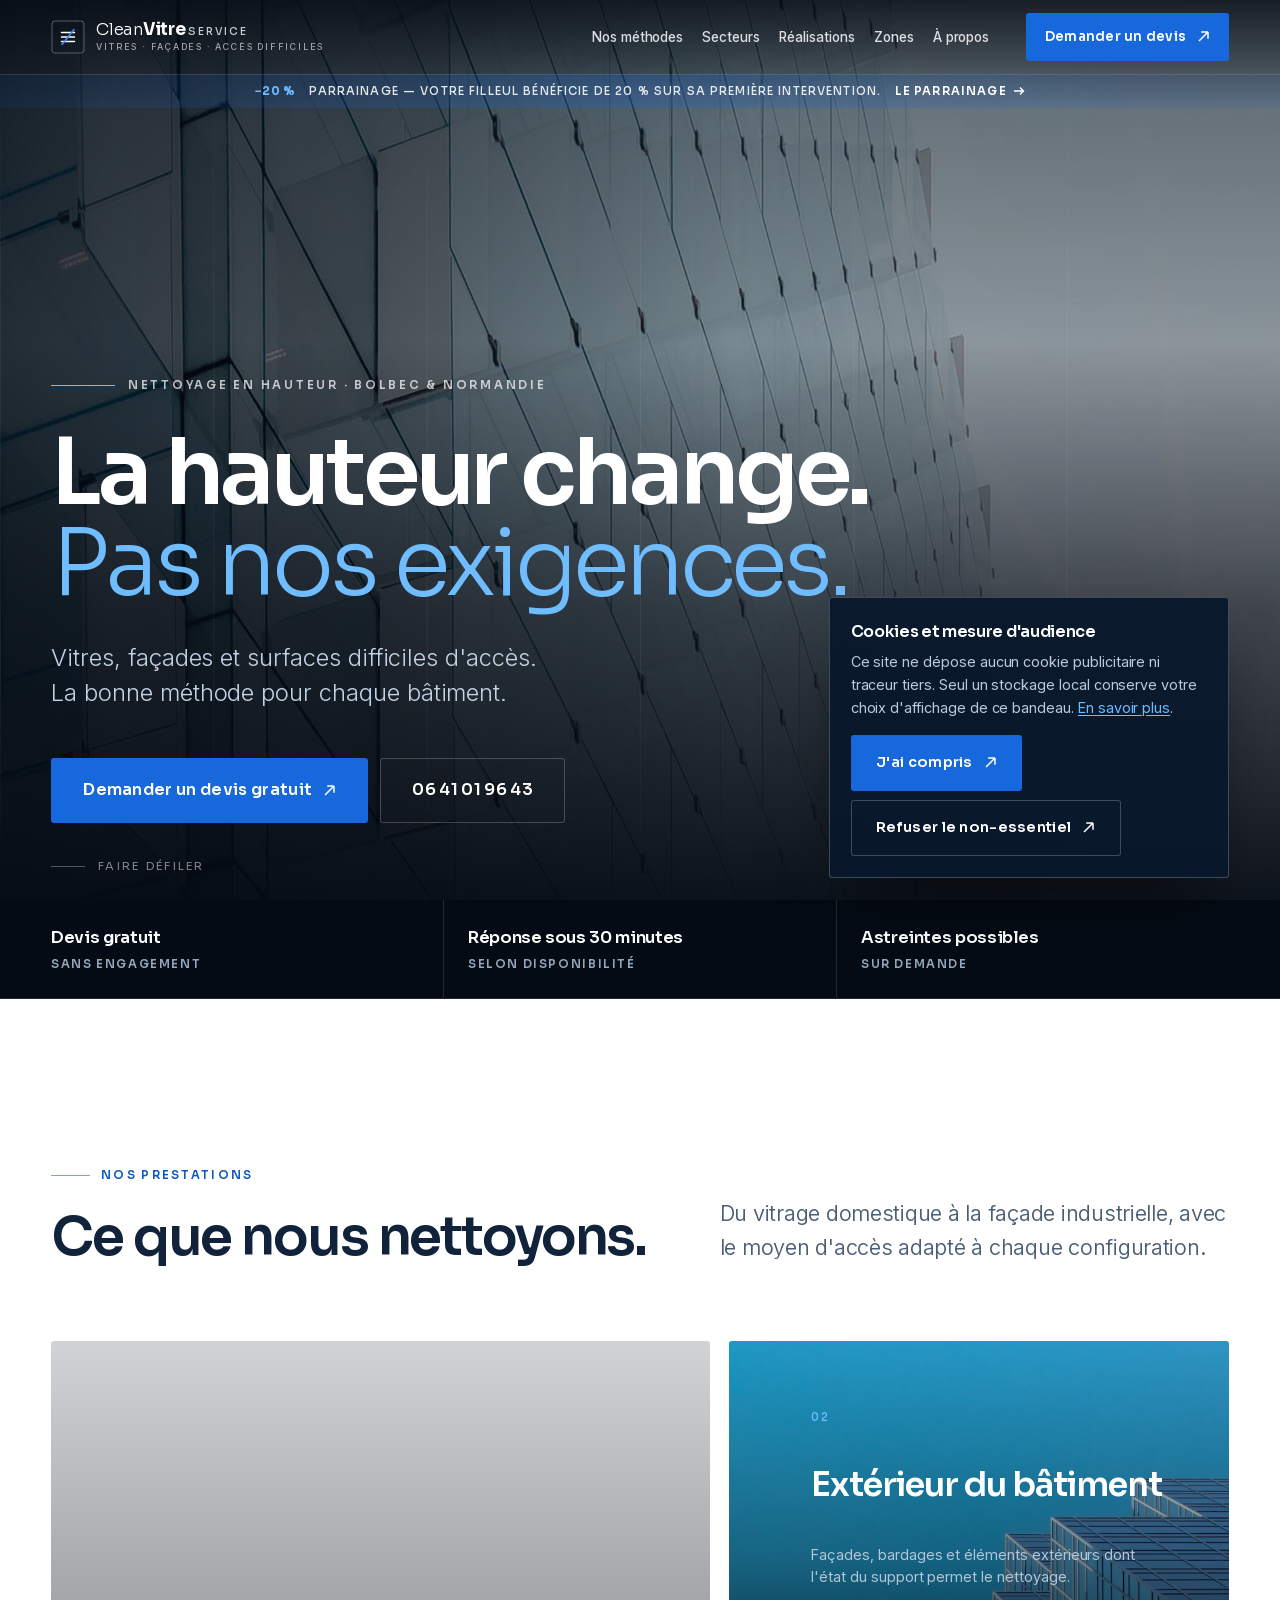
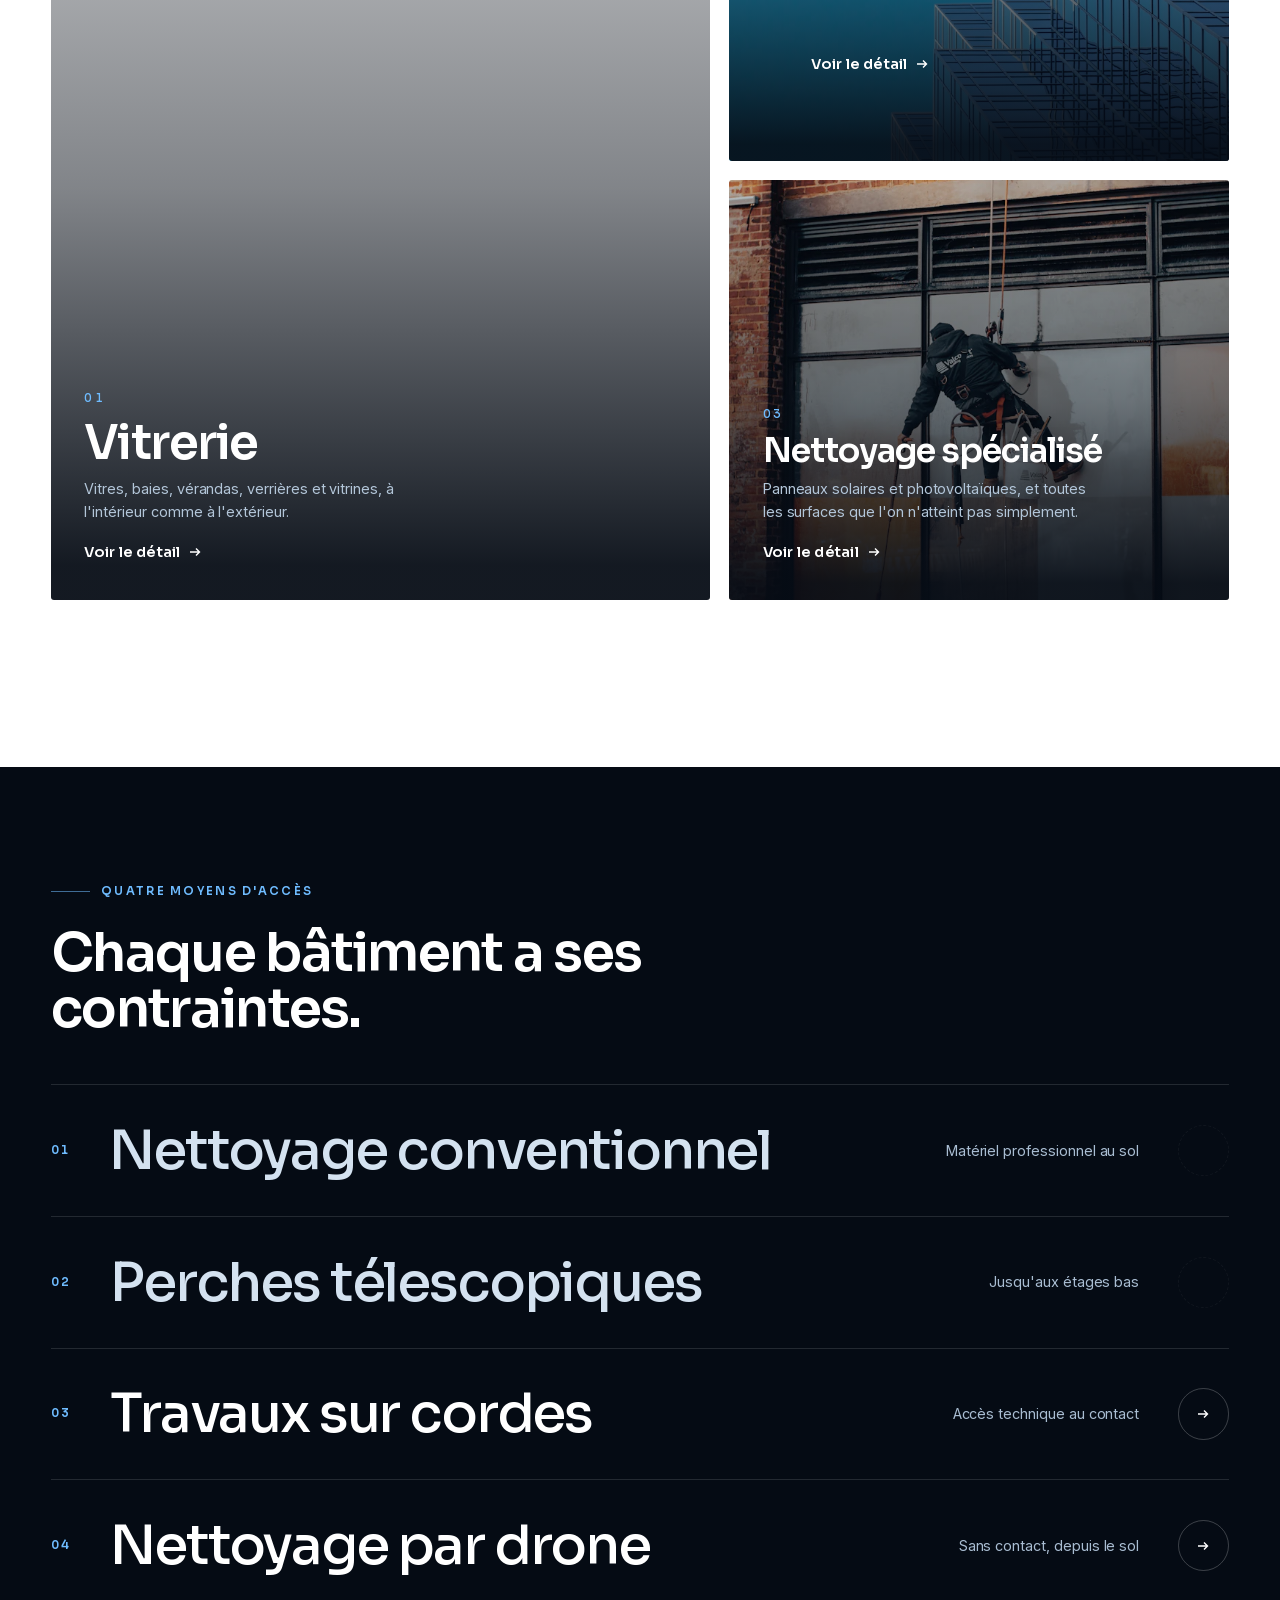
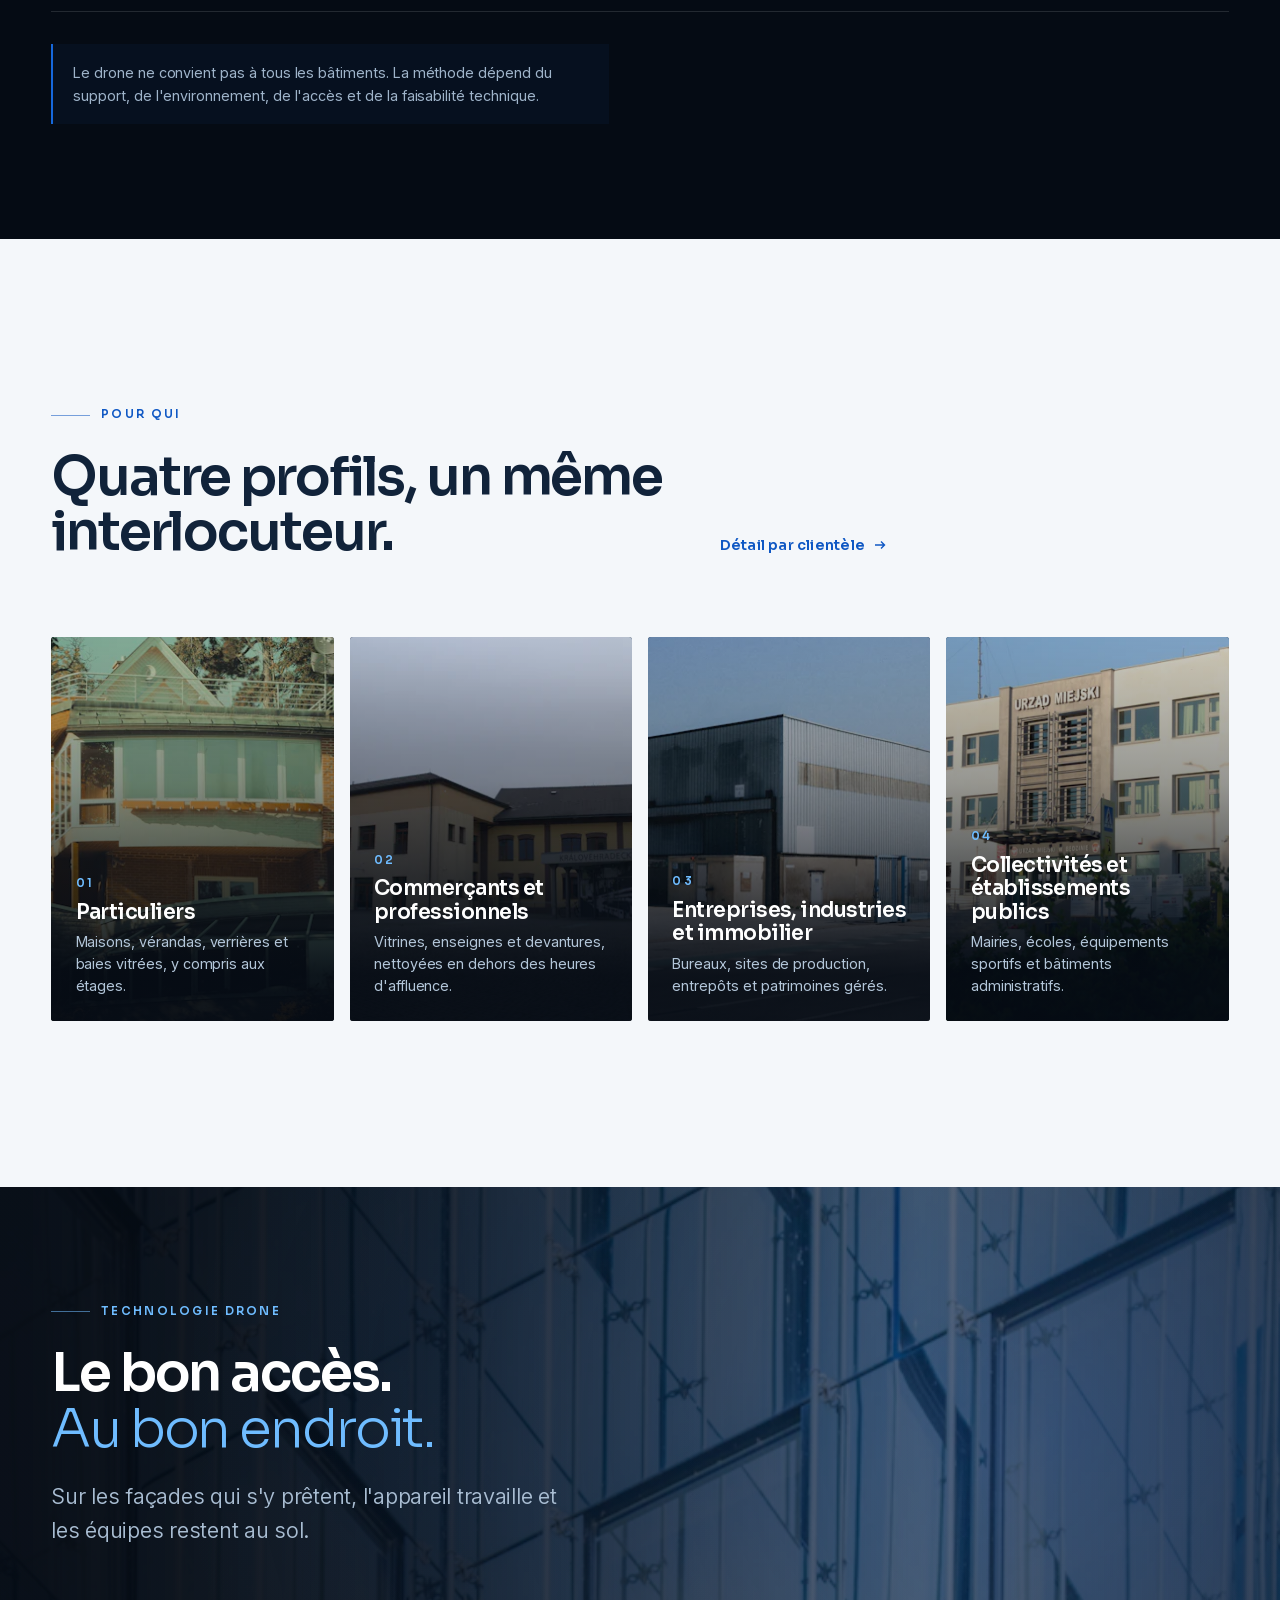
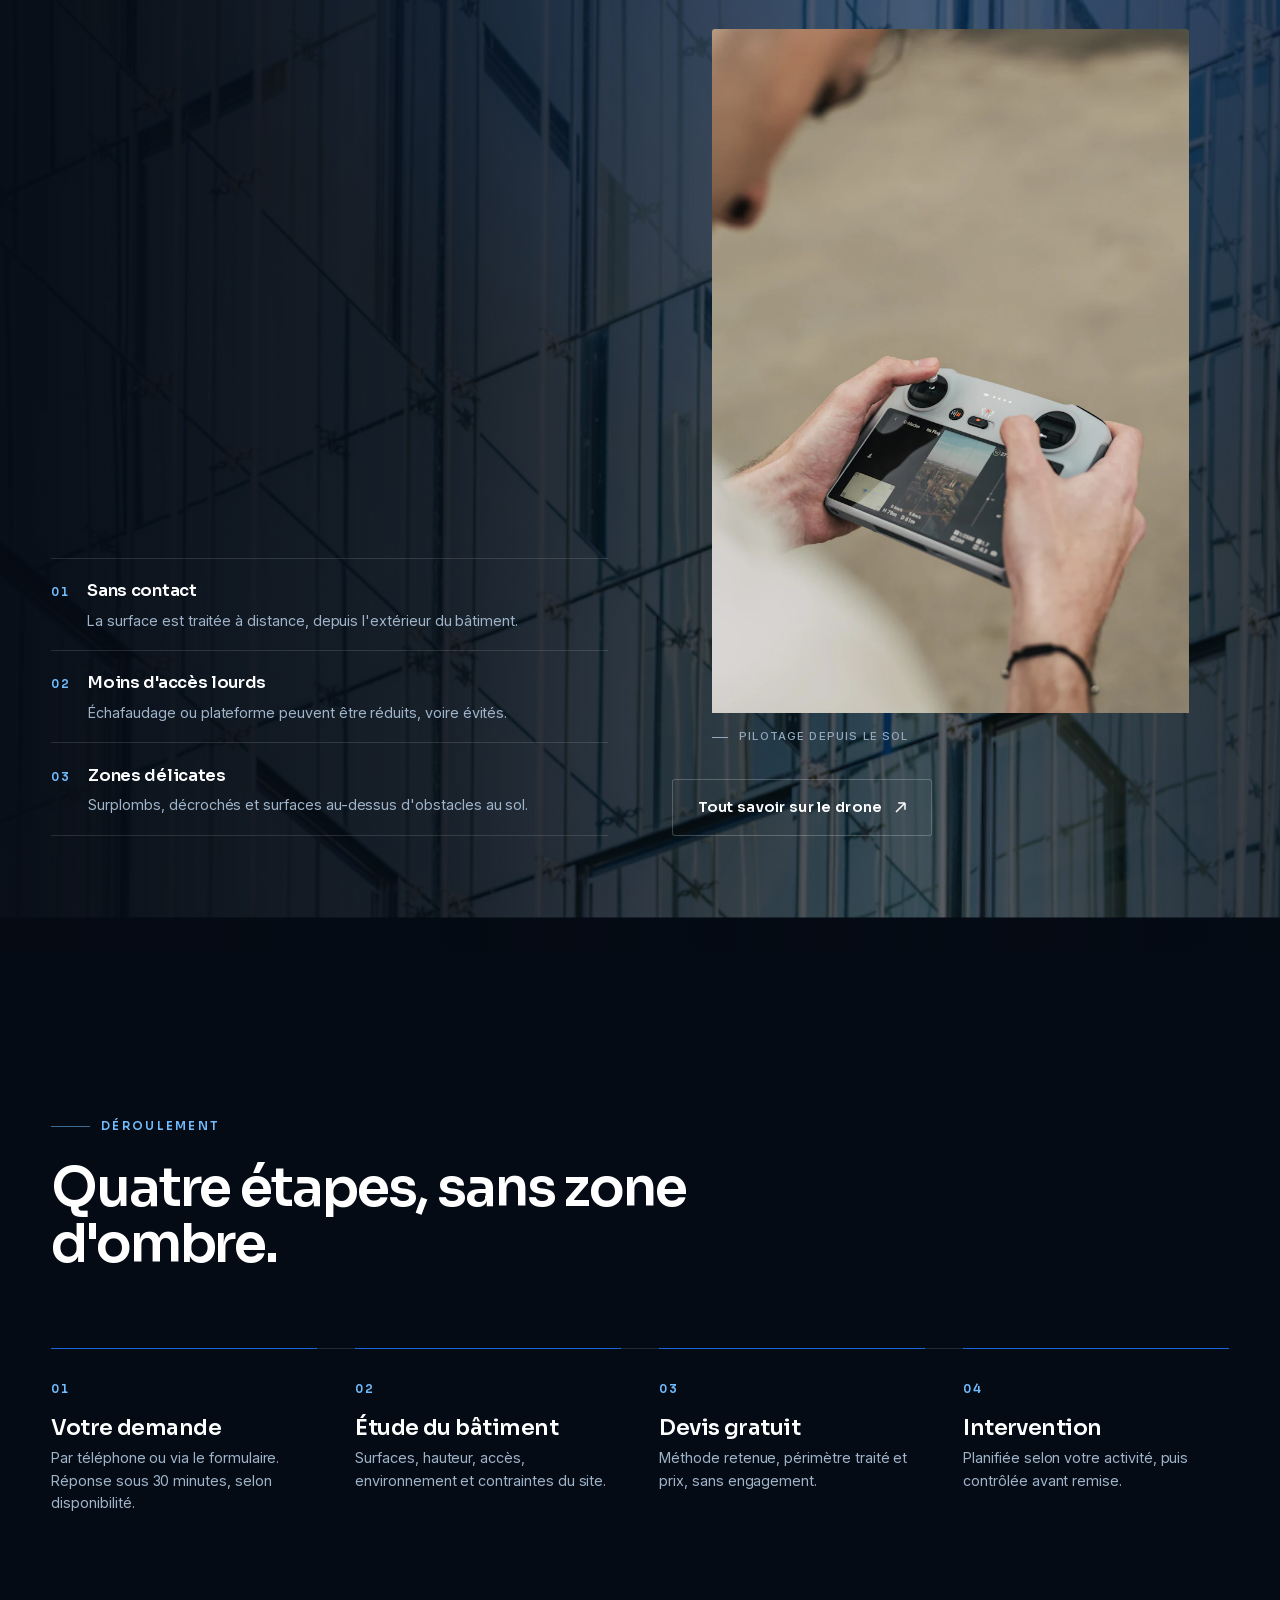
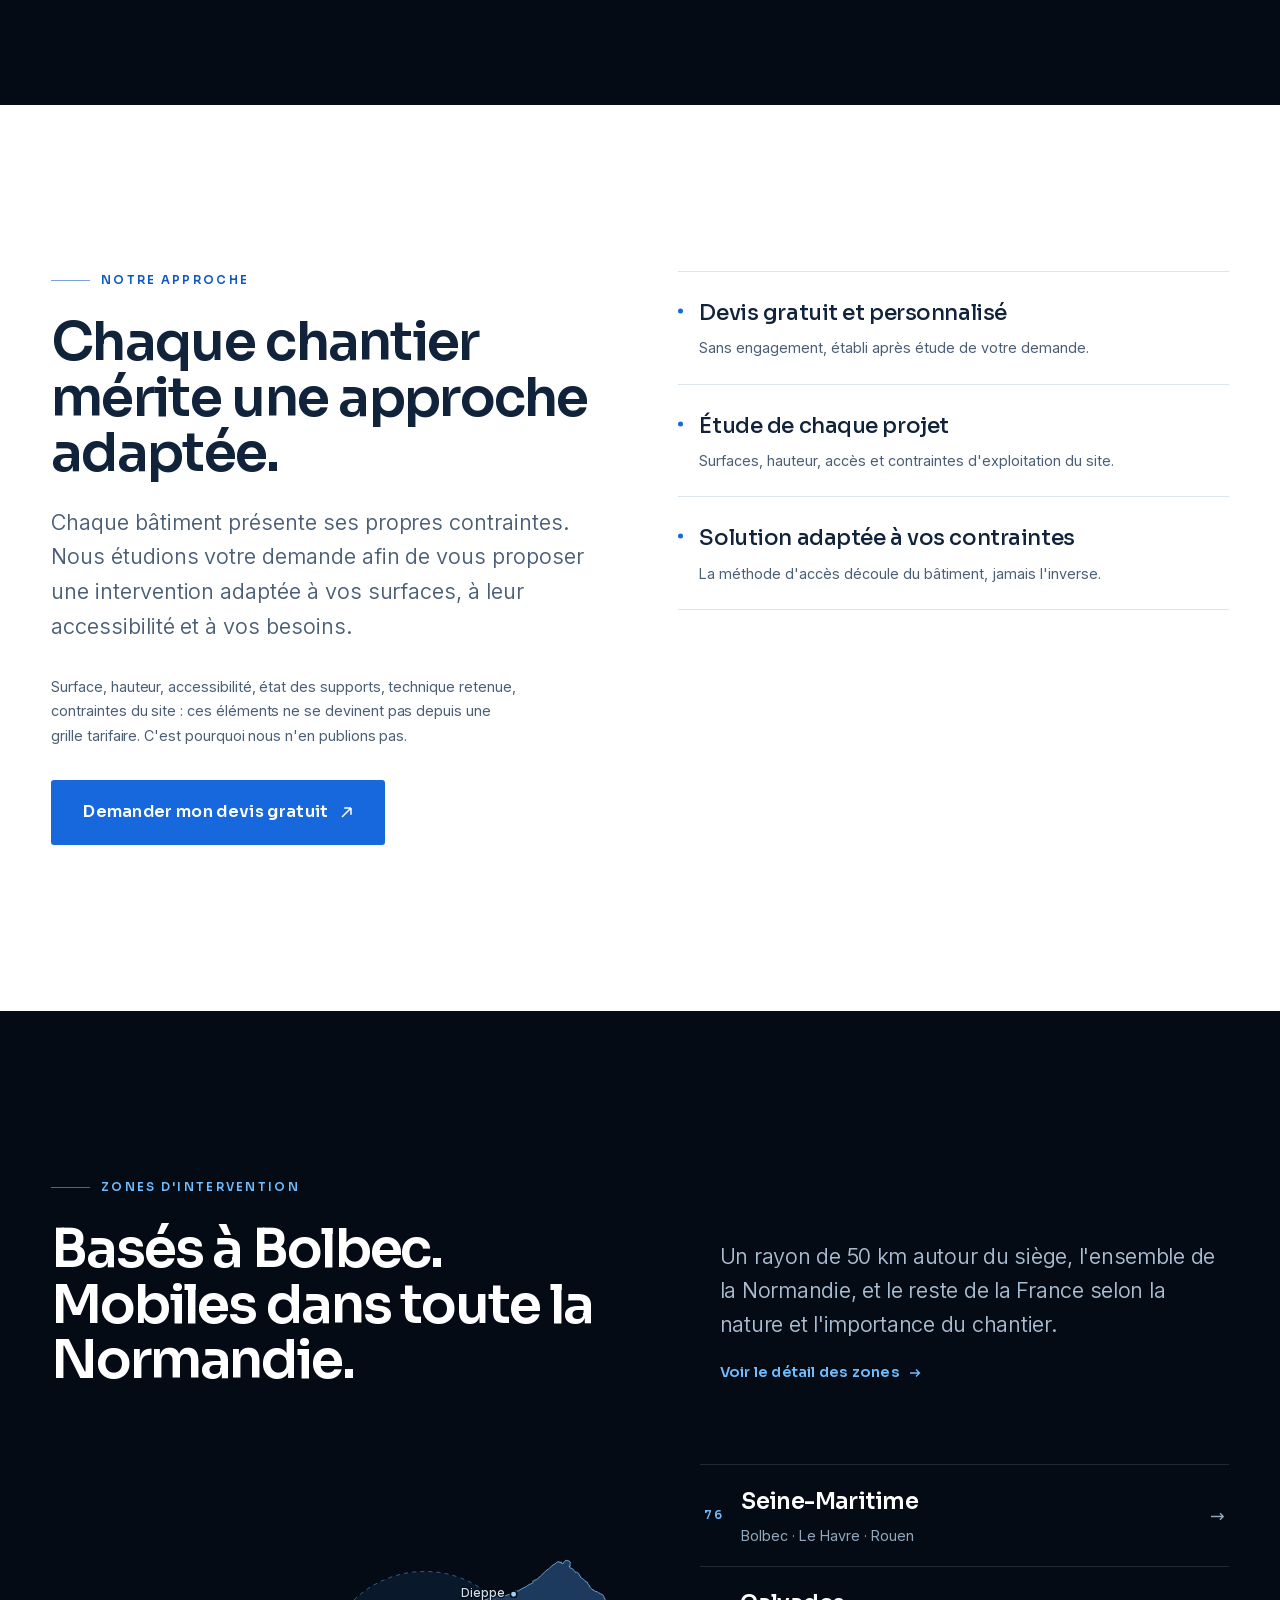
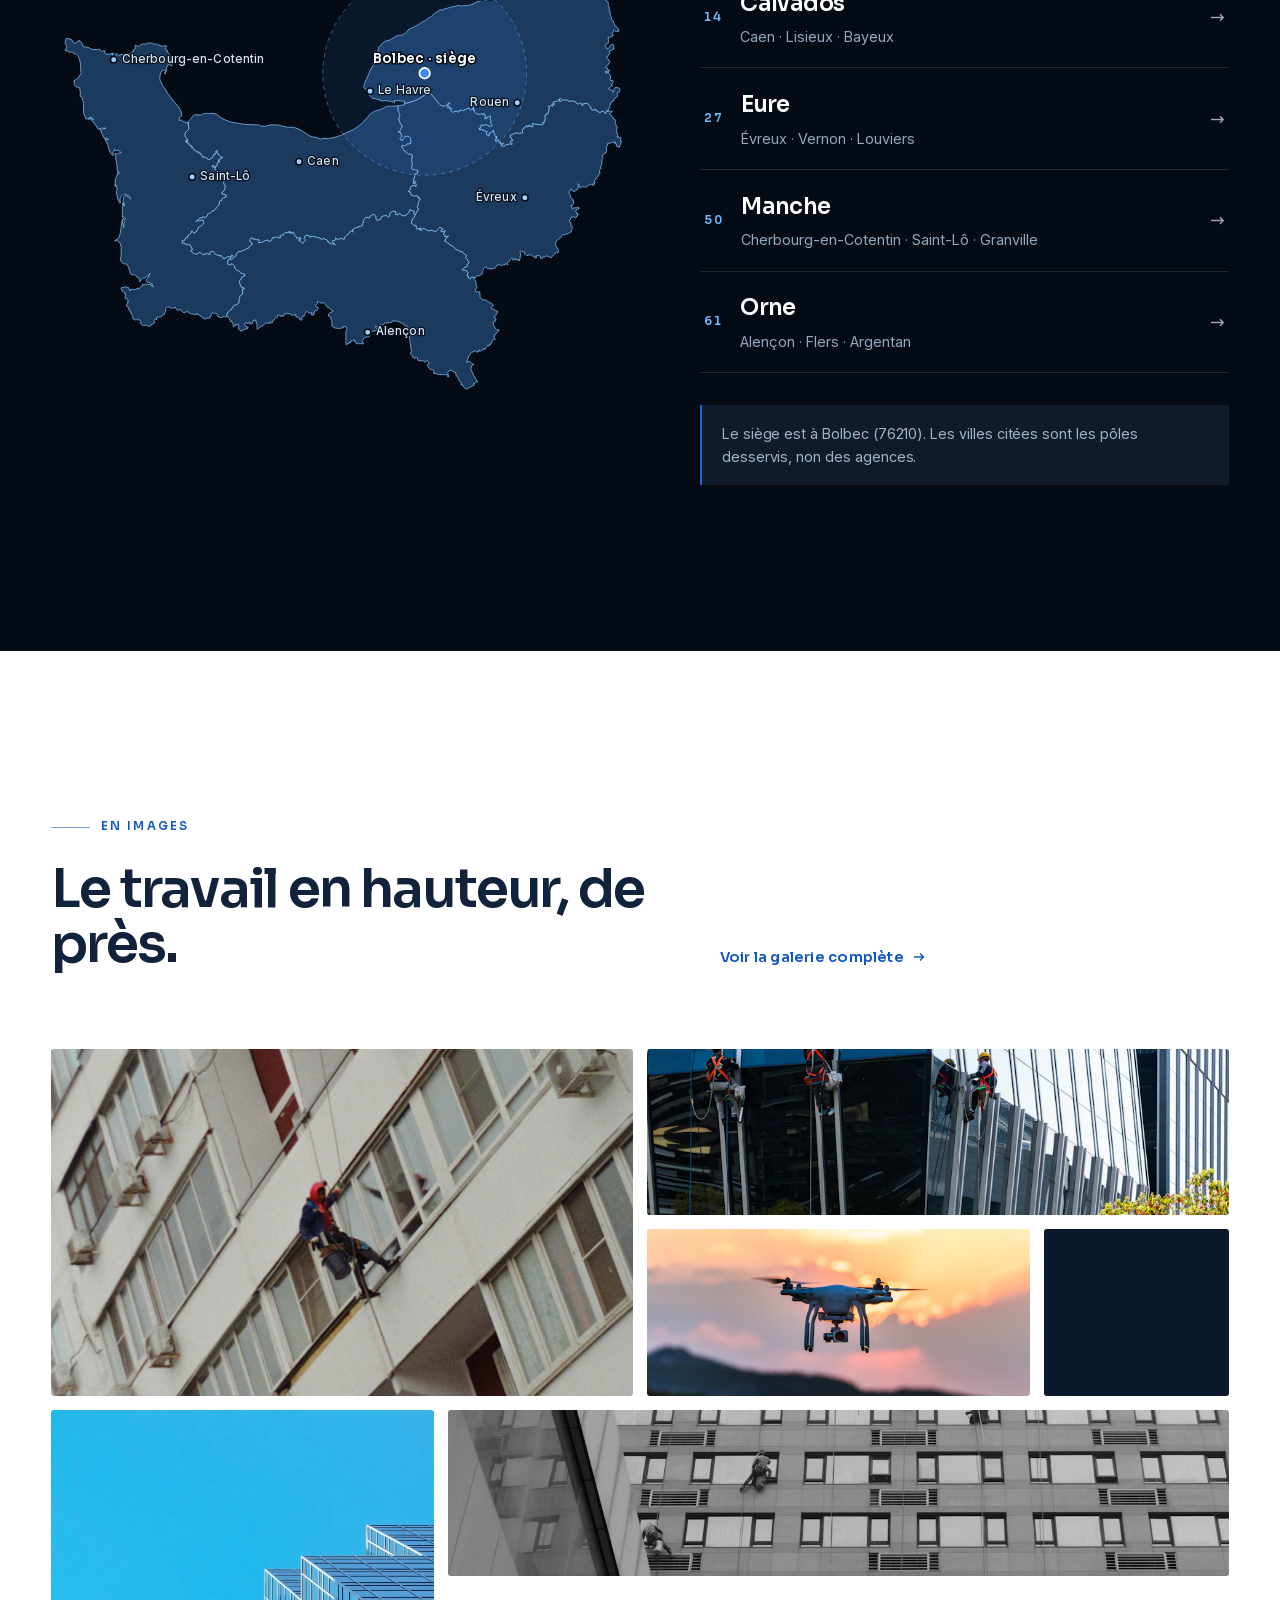
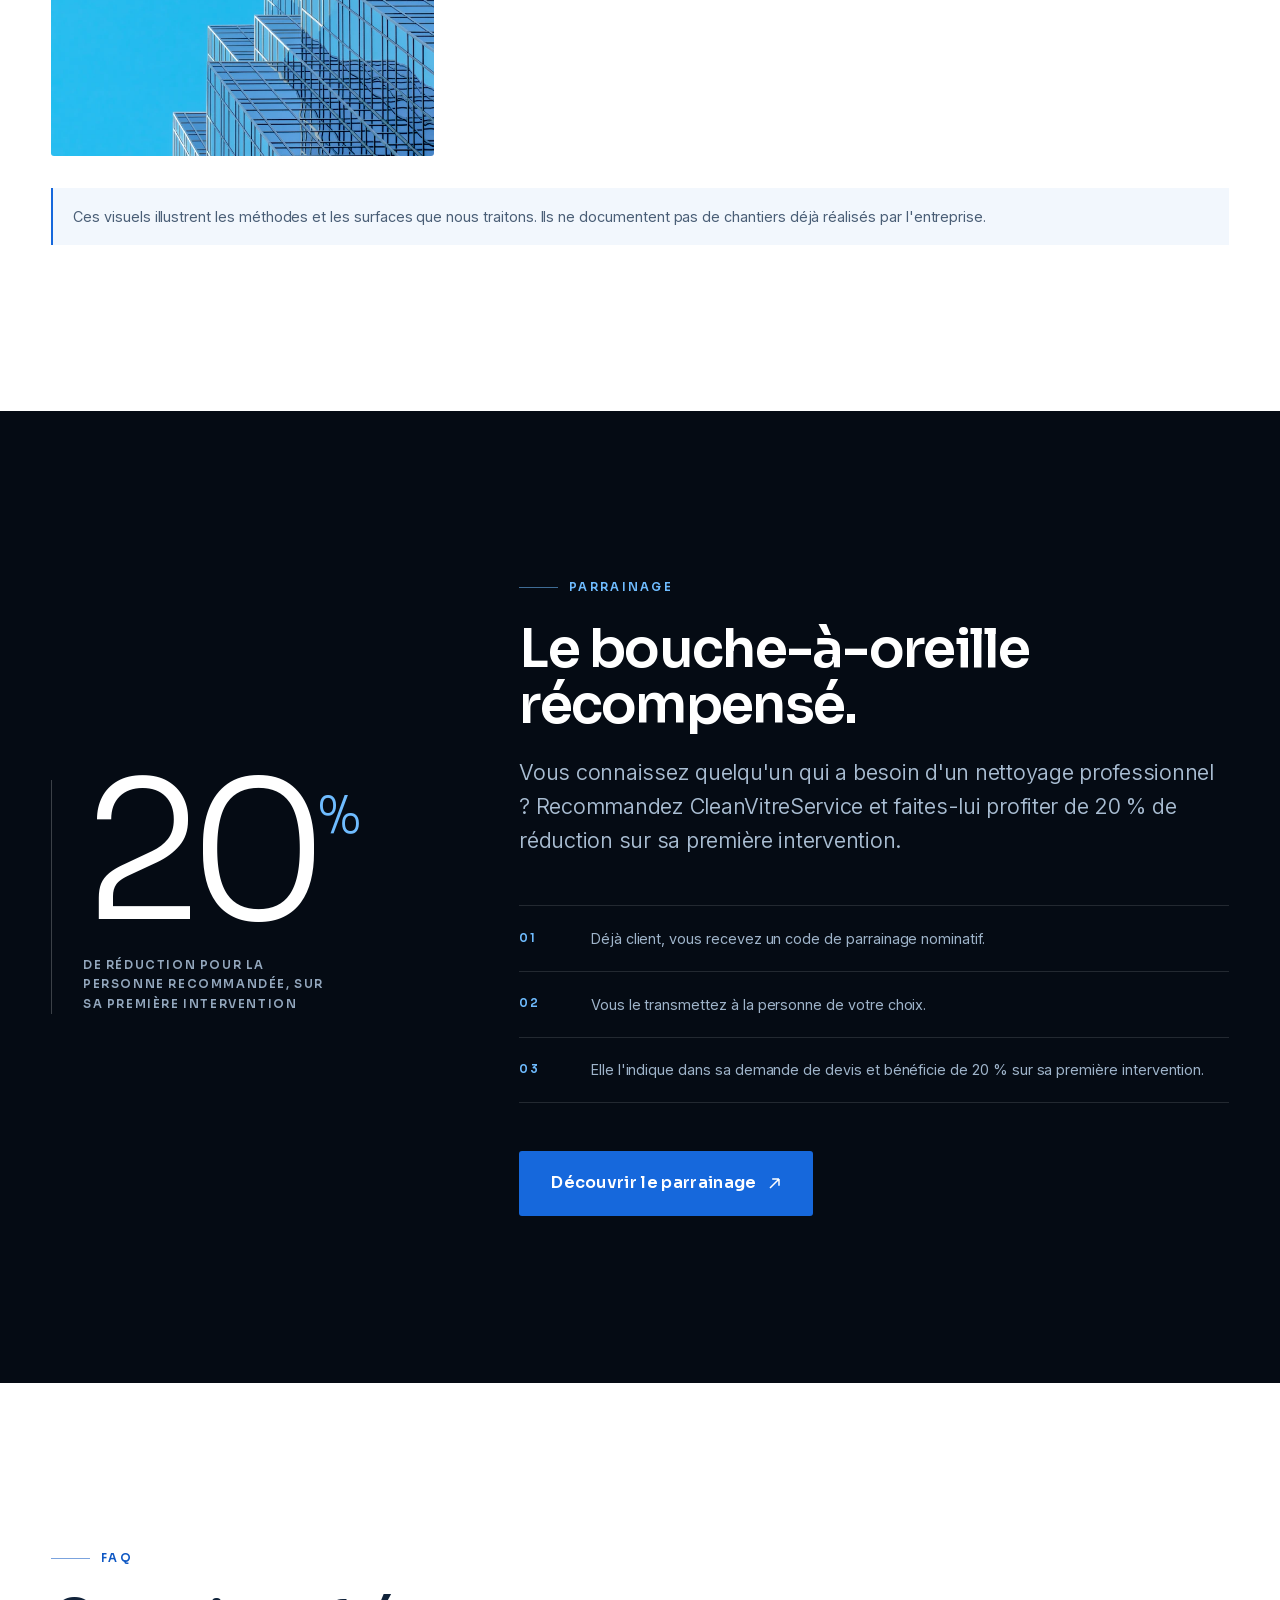
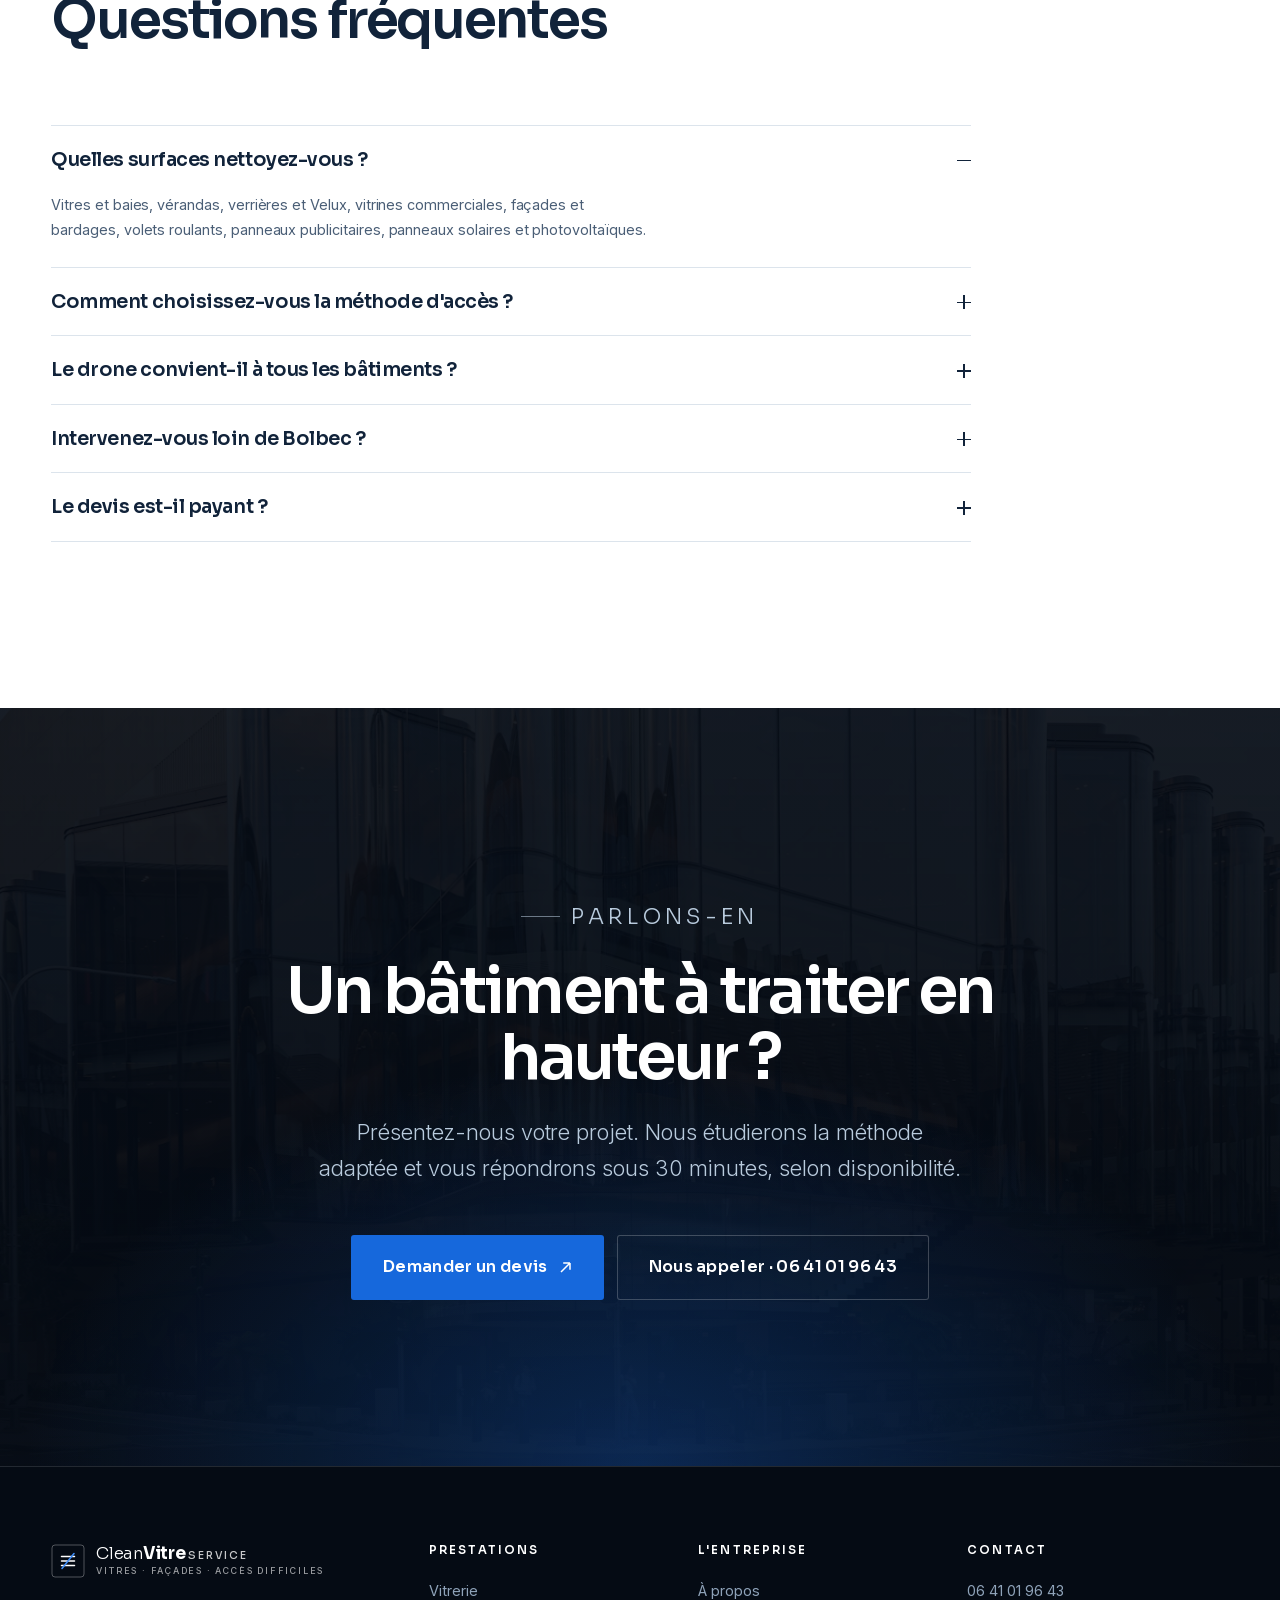
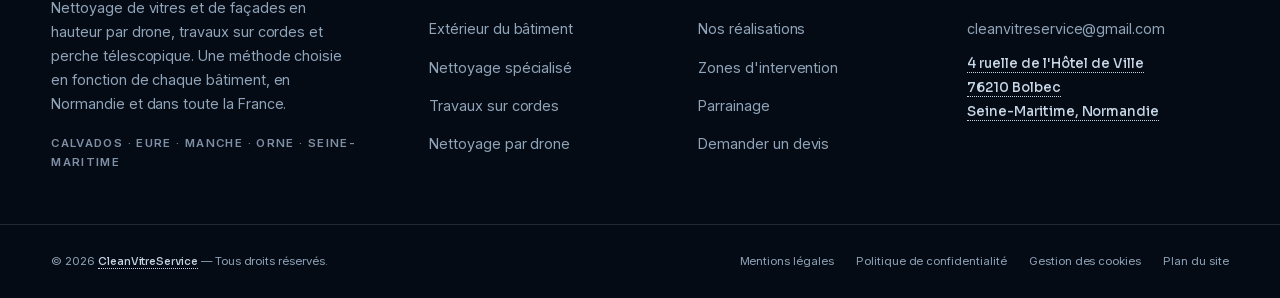
==== commit c2224148: "Publication : parrainage, retrait de la nacelle, devis sans grille Régénération de docs/, que GitHub" ====
--- a/docs/index.html
+++ b/docs/index.html
@@ -4,7 +4,7 @@
 <meta charset="utf-8">
 <meta name="viewport" content="width=device-width,initial-scale=1">
 <title>CleanVitreService — Nettoyage de vitres et façades en Normandie</title>
-<meta name="description" content="Nettoyage de vitres, façades et surfaces difficiles d'accès à Bolbec et dans toute la Normandie. Nacelle, travaux sur cordes et drone. Devis gratuit.">
+<meta name="description" content="Nettoyage de vitres, façades et surfaces difficiles d'accès à Bolbec et dans toute la Normandie. Perche télescopique, travaux sur cordes et drone. Devis gratuit.">
 <link rel="canonical" href="https://youssefde143-collab.github.io/nettoyage-hauteur-normandie/">
 <meta name="robots" content="noindex,nofollow">
 <meta name="theme-color" content="#050B14">
@@ -13,27 +13,121 @@
 <meta property="og:site_name" content="CleanVitreService">
 <meta property="og:locale" content="fr_FR">
 <meta property="og:title" content="CleanVitreService — La hauteur change. Pas nos exigences.">
-<meta property="og:description" content="Nettoyage de vitres, façades et surfaces difficiles d'accès à Bolbec et dans toute la Normandie. Nacelle, travaux sur cordes et drone. Devis gratuit.">
+<meta property="og:description" content="Nettoyage de vitres, façades et surfaces difficiles d'accès à Bolbec et dans toute la Normandie. Perche télescopique, travaux sur cordes et drone. Devis gratuit.">
 <meta property="og:url" content="https://youssefde143-collab.github.io/nettoyage-hauteur-normandie/">
 <meta property="og:image" content="https://youssefde143-collab.github.io/nettoyage-hauteur-normandie/assets/img/hero-facade-verre-band-1100.webp">
 <meta property="og:image:width" content="1100">
 <meta property="og:image:height" content="619">
 <meta name="twitter:card" content="summary_large_image">
 <meta name="twitter:title" content="CleanVitreService — La hauteur change. Pas nos exigences.">
-<meta name="twitter:description" content="Nettoyage de vitres, façades et surfaces difficiles d'accès à Bolbec et dans toute la Normandie. Nacelle, travaux sur cordes et drone. Devis gratuit.">
+<meta name="twitter:description" content="Nettoyage de vitres, façades et surfaces difficiles d'accès à Bolbec et dans toute la Normandie. Perche télescopique, travaux sur cordes et drone. Devis gratuit.">
 <meta name="twitter:image" content="https://youssefde143-collab.github.io/nettoyage-hauteur-normandie/assets/img/hero-facade-verre-band-1100.webp">
 <link rel="preconnect" href="index.html" crossorigin>
 <link rel="preload" href="assets/fonts/sora-latin.woff2" as="font" type="font/woff2" crossorigin>
 <link rel="preload" href="assets/fonts/inter-latin.woff2" as="font" type="font/woff2" crossorigin>
 <script>document.documentElement.className+=" js"</script>
-<link rel="stylesheet" href="assets/css/site.css?v=864097ded2209712">
+<script>(function(){try{
+if(sessionStorage.getItem("cvs-vitre"))return;
+if(matchMedia("(prefers-reduced-motion: reduce)").matches)return;
+if(innerWidth<280||innerHeight<320)return;
+sessionStorage.setItem("cvs-vitre","1");
+document.documentElement.className+=" vt-on"}catch(e){}})()</script>
+<link rel="stylesheet" href="assets/css/site.css?v=f99e8777d2209712">
 <link rel="icon" href="favicon.svg" type="image/svg+xml">
-<script type="application/ld+json">{"@context":"https://schema.org","@graph":[{"@type":["Organization","LocalBusiness"],"@id":"https://youssefde143-collab.github.io/nettoyage-hauteur-normandie/#organisation","name":"CleanVitreService","url":"https://youssefde143-collab.github.io/nettoyage-hauteur-normandie/","description":"Nettoyage de vitres, de façades et de surfaces difficiles d'accès. Matériel conventionnel, perches télescopiques, nacelle, travaux sur cordes et drone. Bolbec, Normandie.","founder":{"@type":"Person","name":"Noah Lefebvre"},"address":{"@type":"PostalAddress","streetAddress":"4 ruelle de l'Hôtel de Ville","postalCode":"76210","addressLocality":"Bolbec","addressRegion":"Normandie","addressCountry":"FR"},"telephone":"+33641019643","email":"cleanvitreservice@gmail.com","identifier":[{"@type":"PropertyValue","name":"SIREN","value":"101837474"},{"@type":"PropertyValue","name":"SIRET","value":"10183747400010"}],"areaServed":[{"@type":"AdministrativeArea","name":"Normandie"},{"@type":"City","name":"Bolbec"},{"@type":"Country","name":"France"}],"knowsAbout":["Nettoyage de vitres","Nettoyage de façades","Nettoyage de vérandas et verrières","Nettoyage de panneaux solaires","Travaux sur cordes","Nacelle élévatrice","Nettoyage par drone"]},{"@type":"WebSite","@id":"https://youssefde143-collab.github.io/nettoyage-hauteur-normandie/#site","url":"https://youssefde143-collab.github.io/nettoyage-hauteur-normandie/","name":"CleanVitreService","inLanguage":"fr-FR","publisher":{"@id":"https://youssefde143-collab.github.io/nettoyage-hauteur-normandie/#organisation"}},{"@type":"FAQPage","mainEntity":[{"@type":"Question","name":"Quelles surfaces nettoyez-vous ?","acceptedAnswer":{"@type":"Answer","text":"Vitres et baies, vérandas, verrières et Velux, vitrines commerciales, façades et bardages, volets roulants, panneaux publicitaires, panneaux solaires et photovoltaïques."}},{"@type":"Question","name":"Comment choisissez-vous la méthode d'accès ?","acceptedAnswer":{"@type":"Answer","text":"Selon le bâtiment, les surfaces, les conditions d'accès et la faisabilité technique. Du matériel conventionnel à la perche télescopique, de la nacelle aux travaux sur cordes, jusqu'au drone quand la configuration s'y prête."}},{"@type":"Question","name":"Le drone convient-il à tous les bâtiments ?","acceptedAnswer":{"@type":"Answer","text":"Non. L'environnement, la nature du support, l'espace disponible, la météo et la réglementation du survol conditionnent sa mise en œuvre. Quand ce n'est pas la bonne méthode, nous le disons et proposons une autre voie d'accès."}},{"@type":"Question","name":"Intervenez-vous loin de Bolbec ?","acceptedAnswer":{"@type":"Answer","text":"Dans un rayon d'environ 50 km autour du siège et dans toute la Normandie. Des déplacements ailleurs en France restent possibles selon la nature et l'importance du chantier."}},{"@type":"Question","name":"Le devis est-il payant ?","acceptedAnswer":{"@type":"Answer","text":"Non, le devis est gratuit. Nous répondons à votre demande sous 30 minutes, selon disponibilité. Des astreintes sont possibles sur demande."}}]}]}</script>
+<script type="application/ld+json">{"@context":"https://schema.org","@graph":[{"@type":["Organization","LocalBusiness"],"@id":"https://youssefde143-collab.github.io/nettoyage-hauteur-normandie/#organisation","name":"CleanVitreService","url":"https://youssefde143-collab.github.io/nettoyage-hauteur-normandie/","description":"Nettoyage de vitres, de façades et de surfaces difficiles d'accès. Matériel conventionnel, perches télescopiques, travaux sur cordes et drone. Bolbec, Normandie.","founder":{"@type":"Person","name":"Noah Lefebvre"},"address":{"@type":"PostalAddress","streetAddress":"4 ruelle de l'Hôtel de Ville","postalCode":"76210","addressLocality":"Bolbec","addressRegion":"Normandie","addressCountry":"FR"},"telephone":"+33641019643","email":"cleanvitreservice@gmail.com","identifier":[{"@type":"PropertyValue","name":"SIREN","value":"101837474"},{"@type":"PropertyValue","name":"SIRET","value":"10183747400010"}],"areaServed":[{"@type":"AdministrativeArea","name":"Normandie"},{"@type":"City","name":"Bolbec"},{"@type":"Country","name":"France"}],"knowsAbout":["Nettoyage de vitres","Nettoyage de façades","Nettoyage de vérandas et verrières","Nettoyage de panneaux solaires","Travaux sur cordes","Perche télescopique","Nettoyage par drone"]},{"@type":"WebSite","@id":"https://youssefde143-collab.github.io/nettoyage-hauteur-normandie/#site","url":"https://youssefde143-collab.github.io/nettoyage-hauteur-normandie/","name":"CleanVitreService","inLanguage":"fr-FR","publisher":{"@id":"https://youssefde143-collab.github.io/nettoyage-hauteur-normandie/#organisation"}},{"@type":"FAQPage","mainEntity":[{"@type":"Question","name":"Quelles surfaces nettoyez-vous ?","acceptedAnswer":{"@type":"Answer","text":"Vitres et baies, vérandas, verrières et Velux, vitrines commerciales, façades et bardages, volets roulants, panneaux publicitaires, panneaux solaires et photovoltaïques."}},{"@type":"Question","name":"Comment choisissez-vous la méthode d'accès ?","acceptedAnswer":{"@type":"Answer","text":"Selon le bâtiment, les surfaces, les conditions d'accès et la faisabilité technique. Du matériel conventionnel à la perche télescopique, jusqu'aux travaux sur cordes et au drone quand la configuration s'y prête."}},{"@type":"Question","name":"Le drone convient-il à tous les bâtiments ?","acceptedAnswer":{"@type":"Answer","text":"Non. L'environnement, la nature du support, l'espace disponible, la météo et la réglementation du survol conditionnent sa mise en œuvre. Quand ce n'est pas la bonne méthode, nous le disons et proposons une autre voie d'accès."}},{"@type":"Question","name":"Intervenez-vous loin de Bolbec ?","acceptedAnswer":{"@type":"Answer","text":"Dans un rayon d'environ 50 km autour du siège et dans toute la Normandie. Des déplacements ailleurs en France restent possibles selon la nature et l'importance du chantier."}},{"@type":"Question","name":"Le devis est-il payant ?","acceptedAnswer":{"@type":"Answer","text":"Non, le devis est gratuit. Nous répondons à votre demande sous 30 minutes, selon disponibilité. Des astreintes sont possibles sur demande."}}]}]}</script>
 </head>
-<body>
+<body class="a-promo">
 <a class="skip" href="#principal">Aller au contenu principal</a>
 
-<header class="nav" id="entete" data-dark="true">
+<div class="vt" id="intro-vitre" aria-hidden="true">
+  <div class="vt__blur"></div>
+  <canvas class="vt__glass"></canvas>
+  <canvas class="vt__fx"></canvas>
+  <div class="vt__tool">
+<svg viewBox="0 0 150 340" fill="none" aria-hidden="true" focusable="false">
+  <defs>
+    <linearGradient id="vtRub" x1="0" y1="0" x2="1" y2="0">
+      <stop offset="0" stop-color="#05070A"/><stop offset=".12" stop-color="#14181E"/>
+      <stop offset=".46" stop-color="#39414C"/><stop offset=".72" stop-color="#232A33"/>
+      <stop offset="1" stop-color="#11151A"/>
+    </linearGradient>
+    <linearGradient id="vtMet" x1="0" y1="0" x2="1" y2="0">
+      <stop offset="0" stop-color="#4E5964"/><stop offset=".14" stop-color="#9DAAB7"/>
+      <stop offset=".3" stop-color="#E6EEF6"/><stop offset=".4" stop-color="#FBFDFF"/>
+      <stop offset=".52" stop-color="#B6C3D0"/><stop offset=".7" stop-color="#7D8995"/>
+      <stop offset=".86" stop-color="#C2CDD8"/><stop offset="1" stop-color="#55606B"/>
+    </linearGradient>
+    <linearGradient id="vtBack" x1="0" y1="0" x2="1" y2="0">
+      <stop offset="0" stop-color="#55616E"/><stop offset=".45" stop-color="#303943"/>
+      <stop offset="1" stop-color="#1A1F26"/>
+    </linearGradient>
+    <linearGradient id="vtCap" x1="0" y1="0" x2="1" y2="0">
+      <stop offset="0" stop-color="#2B323B"/><stop offset=".35" stop-color="#4B5663"/>
+      <stop offset="1" stop-color="#171C22"/>
+    </linearGradient>
+    <linearGradient id="vtJoint" x1="0" y1="0" x2="0" y2="1">
+      <stop offset="0" stop-color="#F0F6FC"/><stop offset=".45" stop-color="#A3B0BE"/>
+      <stop offset="1" stop-color="#626E7B"/>
+    </linearGradient>
+    <linearGradient id="vtGrip" x1="0" y1="0" x2="0" y2="1">
+      <stop offset="0" stop-color="#333C47"/><stop offset=".34" stop-color="#1A212A"/>
+      <stop offset="1" stop-color="#090D12"/>
+    </linearGradient>
+    <linearGradient id="vtShade" x1="0" y1="0" x2="1" y2="0">
+      <stop offset="0" stop-color="#030710" stop-opacity=".3"/>
+      <stop offset=".45" stop-color="#030710" stop-opacity=".1"/>
+      <stop offset="1" stop-color="#030710" stop-opacity="0"/>
+    </linearGradient>
+  </defs>
+
+  <!-- Ombre portée sur le verre, côté déjà nettoyé -->
+  <rect x="45" y="22" width="78" height="296" fill="url(#vtShade)"/>
+
+  <!-- Lame de caoutchouc : arête vive, corps souple éclairé par la gauche,
+       léger épaulement là où le rail la pince. -->
+  <path d="M2 24 L16 20 L16 320 L2 316 Z" fill="url(#vtRub)"/>
+  <rect x="2" y="24" width="2.6" height="292" fill="#04060A"/>
+  <rect x="6.4" y="25" width="1.6" height="290" fill="#5E6B7A" opacity=".3"/>
+  <rect x="14.2" y="22" width="1.8" height="296" fill="#0A0D12" opacity=".8"/>
+
+  <!-- Rail inox qui pince la lame -->
+  <rect x="15.5" y="14" width="23" height="312" rx="2.4" fill="url(#vtMet)"/>
+  <rect x="21.4" y="16" width="3.4" height="308" fill="#fff" opacity=".55"/>
+  <rect x="16.6" y="14" width="1.1" height="312" fill="#434D58" opacity=".6"/>
+  <rect x="35.4" y="14" width="1.4" height="312" fill="#39424C" opacity=".5"/>
+
+  <!-- Dos du rail -->
+  <rect x="38" y="18" width="9" height="304" rx="2.2" fill="url(#vtBack)"/>
+  <rect x="38" y="18" width="1.6" height="304" fill="#6E7B89" opacity=".45"/>
+
+  <!-- Embouts : clips plastique qui retiennent la lame -->
+  <rect x="12" y="7" width="37" height="14" rx="3.6" fill="url(#vtCap)"/>
+  <rect x="12" y="319" width="37" height="14" rx="3.6" fill="url(#vtCap)"/>
+  <rect x="14" y="9.6" width="33" height="2.2" rx="1.1" fill="#7E8A97" opacity=".5"/>
+  <rect x="14" y="327" width="33" height="2.2" rx="1.1" fill="#7E8A97" opacity=".5"/>
+
+  <!-- Articulation + manche, relevés de 14° comme en usage réel -->
+  <g transform="rotate(-14 48 170)">
+    <rect x="42" y="150" width="20" height="40" rx="5" fill="#242B34"/>
+    <rect x="42" y="150" width="20" height="3" rx="1.5" fill="#4C5765" opacity=".6"/>
+    <circle cx="62" cy="170" r="11.5" fill="url(#vtJoint)"/>
+    <circle cx="62" cy="170" r="4" fill="#2A323B"/>
+    <circle cx="62" cy="170" r="11.5" stroke="#5C6773" stroke-width=".8" opacity=".6"/>
+    <rect x="70" y="161" width="15" height="18" rx="3.6" fill="url(#vtMet)"/>
+    <rect x="83" y="150" width="58" height="40" rx="18" fill="url(#vtGrip)"/>
+    <rect x="88" y="153" width="46" height="4.4" rx="2.2" fill="#66748A" opacity=".38"/>
+    <g fill="#05080C" opacity=".55">
+      <rect x="96" y="157" width="2.8" height="27" rx="1.4"/>
+      <rect x="105" y="157" width="2.8" height="27" rx="1.4"/>
+      <rect x="114" y="157" width="2.8" height="27" rx="1.4"/>
+      <rect x="123" y="157" width="2.8" height="27" rx="1.4"/>
+    </g>
+    <rect x="135" y="159" width="8" height="22" rx="4" fill="#1668DC"/>
+  </g>
+</svg></div>
+</div>
+
+<header class="nav nav--promo" id="entete" data-dark="true">
   <div class="nav__in">
     
   <a class="wm" href="index.html">
@@ -53,10 +147,17 @@
       <span></span><span></span><span></span>
     </button>
   </div>
+  
+<a class="promo" href="parrainage.html">
+  <span class="promo__tag">&minus;20&nbsp;%</span>
+  <span class="promo__t">Parrainage &mdash; votre filleul bénéficie de 20&nbsp;% sur sa première intervention.</span>
+  <span class="promo__s">Parrainage &middot; 20&nbsp;% pour votre filleul</span>
+  <span class="promo__a">Le parrainage<svg width="12" height="12" viewBox="0 0 12 12" fill="none" aria-hidden="true"><path d="M1 6h9.5M7 2.5 10.5 6 7 9.5" stroke="currentColor" stroke-width="1.4"/></svg></span>
+</a>
 </header>
 
 <div class="mob" id="menu-mobile" hidden>
-  <nav class="mob__links" aria-label="Navigation mobile"><a href="index.html" class="" style="--i:0" aria-current="page">Accueil</a><a href="services.html" class="" style="--i:1">Nos méthodes</a><a href="nettoyage-par-drone.html" class="mob__sub" style="--i:2">Nettoyage par drone</a><a href="travaux-sur-cordes.html" class="mob__sub" style="--i:3">Travaux sur cordes</a><a href="nettoyage-avec-nacelle.html" class="mob__sub" style="--i:4">Nettoyage avec nacelle</a><a href="secteurs-dactivite.html" class="" style="--i:5">Secteurs d'activité</a><a href="realisations.html" class="" style="--i:6">Réalisations</a><a href="zones-intervention.html" class="" style="--i:7">Zones d'intervention</a><a href="a-propos.html" class="" style="--i:8">À propos</a><a href="contact.html" class="" style="--i:9">Contact</a></nav>
+  <nav class="mob__links" aria-label="Navigation mobile"><a href="index.html" class="" style="--i:0" aria-current="page">Accueil</a><a href="services.html" class="" style="--i:1">Nos méthodes</a><a href="nettoyage-par-drone.html" class="mob__sub" style="--i:2">Nettoyage par drone</a><a href="travaux-sur-cordes.html" class="mob__sub" style="--i:3">Travaux sur cordes</a><a href="secteurs-dactivite.html" class="" style="--i:4">Secteurs d'activité</a><a href="realisations.html" class="" style="--i:5">Réalisations</a><a href="zones-intervention.html" class="" style="--i:6">Zones d'intervention</a><a href="a-propos.html" class="" style="--i:7">À propos</a><a href="parrainage.html" class="" style="--i:8">Parrainage</a><a href="contact.html" class="" style="--i:9">Contact</a></nav>
   <div class="mob__foot">
     <a class="btn  " href="contact.html">Demander un devis<svg class="btn__ar" width="13" height="13" viewBox="0 0 13 13" fill="none" aria-hidden="true"><path d="M2 11 11 2M11 2H4.2M11 2v6.8" stroke="currentColor" stroke-width="1.5"/></svg></a>
     <div class="mob__meta">
@@ -156,15 +257,13 @@
     width="1400" height="1451" alt="" class=""
     loading="lazy" decoding="async"></div><div class="pick__stage" data-stage="1" aria-hidden="true"><img src="assets/img/verre-gouttes-1400.webp" srcset="assets/img/verre-gouttes-800.webp 800w, assets/img/verre-gouttes-1400.webp 1400w" sizes="100vw"
     width="1400" height="931" alt="" class=""
-    loading="lazy" decoding="async"></div><div class="pick__stage" data-stage="2" aria-hidden="true"><img src="assets/img/methode-nacelle-1200.webp" srcset="assets/img/methode-nacelle-700.webp 700w, assets/img/methode-nacelle-900.webp 900w, assets/img/methode-nacelle-1200.webp 1200w" sizes="100vw"
-    width="1200" height="1800" alt="" class=""
-    loading="lazy" decoding="async"></div><div class="pick__stage" data-stage="3" aria-hidden="true"><img src="assets/img/methode-cordes-1200.webp" srcset="assets/img/methode-cordes-700.webp 700w, assets/img/methode-cordes-900.webp 900w, assets/img/methode-cordes-1200.webp 1200w" sizes="100vw"
+    loading="lazy" decoding="async"></div><div class="pick__stage" data-stage="2" aria-hidden="true"><img src="assets/img/methode-cordes-1200.webp" srcset="assets/img/methode-cordes-700.webp 700w, assets/img/methode-cordes-900.webp 900w, assets/img/methode-cordes-1200.webp 1200w" sizes="100vw"
     width="1200" height="1601" alt="" class=""
-    loading="lazy" decoding="async"></div><div class="pick__stage" data-stage="4" aria-hidden="true"><img src="assets/img/methode-drone-1200.webp" srcset="assets/img/methode-drone-700.webp 700w, assets/img/methode-drone-900.webp 900w, assets/img/methode-drone-1200.webp 1200w" sizes="100vw"
+    loading="lazy" decoding="async"></div><div class="pick__stage" data-stage="3" aria-hidden="true"><img src="assets/img/methode-drone-1200.webp" srcset="assets/img/methode-drone-700.webp 700w, assets/img/methode-drone-900.webp 900w, assets/img/methode-drone-1200.webp 1200w" sizes="100vw"
     width="1200" height="1597" alt="" class=""
     loading="lazy" decoding="async"></div>
   <div class="pick__in">
-    <p class="eyebrow rv">Cinq moyens d'accès</p>
+    <p class="eyebrow rv">Quatre moyens d'accès</p>
     <h2 id="pick-t" class="rv" style="max-width:17ch;margin-bottom:var(--s-7)">Chaque bâtiment a ses contraintes.</h2>
     <ul class="pick__list rv" data-pick>
       <li class="pick__it"><div class="pick__static" data-pick-i="0" tabindex="0">
@@ -175,16 +274,12 @@
           <span class="pick__n">02</span>
           <span><span class="pick__t">Perches télescopiques</span></span>
           <span class="pick__m">Jusqu'aux étages bas</span>
-          <span class="pick__go pick__go--off" aria-hidden="true"></span></div></li><li class="pick__it"><a href="nettoyage-avec-nacelle.html" data-pick-i="2">
+          <span class="pick__go pick__go--off" aria-hidden="true"></span></div></li><li class="pick__it"><a href="travaux-sur-cordes.html" data-pick-i="2">
           <span class="pick__n">03</span>
-          <span><span class="pick__t">Nacelle élévatrice</span></span>
-          <span class="pick__m">Plateforme depuis le sol</span>
-          <span class="pick__go"><svg width="12" height="12" viewBox="0 0 12 12" fill="none" aria-hidden="true"><path d="M1 6h9.5M7 2.5 10.5 6 7 9.5" stroke="currentColor" stroke-width="1.4"/></svg></span></a></li><li class="pick__it"><a href="travaux-sur-cordes.html" data-pick-i="3">
-          <span class="pick__n">04</span>
           <span><span class="pick__t">Travaux sur cordes</span></span>
           <span class="pick__m">Accès technique au contact</span>
-          <span class="pick__go"><svg width="12" height="12" viewBox="0 0 12 12" fill="none" aria-hidden="true"><path d="M1 6h9.5M7 2.5 10.5 6 7 9.5" stroke="currentColor" stroke-width="1.4"/></svg></span></a></li><li class="pick__it"><a href="nettoyage-par-drone.html" data-pick-i="4">
-          <span class="pick__n">05</span>
+          <span class="pick__go"><svg width="12" height="12" viewBox="0 0 12 12" fill="none" aria-hidden="true"><path d="M1 6h9.5M7 2.5 10.5 6 7 9.5" stroke="currentColor" stroke-width="1.4"/></svg></span></a></li><li class="pick__it"><a href="nettoyage-par-drone.html" data-pick-i="3">
+          <span class="pick__n">04</span>
           <span><span class="pick__t">Nettoyage par drone</span></span>
           <span class="pick__m">Sans contact, depuis le sol</span>
           <span class="pick__go"><svg width="12" height="12" viewBox="0 0 12 12" fill="none" aria-hidden="true"><path d="M1 6h9.5M7 2.5 10.5 6 7 9.5" stroke="currentColor" stroke-width="1.4"/></svg></span></a></li>
@@ -298,6 +393,28 @@
       <li><h3>Devis gratuit</h3><p>Méthode retenue, périmètre traité et prix, sans engagement.</p></li>
       <li><h3>Intervention</h3><p>Planifiée selon votre activité, puis contrôlée avant remise.</p></li>
     </ol>
+  </div>
+</section>
+
+<!-- Approche tarifaire ----------------------------------------------------- -->
+<section class="sec" aria-labelledby="tarif-t">
+  <div class="wrap">
+    <div class="tailor rv">
+      <div>
+        <p class="eyebrow">Notre approche</p>
+        <h2 id="tarif-t">Chaque chantier mérite une approche adaptée.</h2>
+        <p class="tailor__p">Chaque bâtiment présente ses propres contraintes. Nous étudions votre demande afin de vous proposer une intervention adaptée à vos surfaces, à leur accessibilité et à vos besoins.</p>
+        <p class="tailor__f">Surface, hauteur, accessibilité, état des supports, technique retenue, contraintes du site : ces éléments ne se devinent pas depuis une grille tarifaire. C'est pourquoi nous n'en publions pas.</p>
+        <div class="btn-row" style="margin-top:var(--s-6)">
+          <a class="btn  btn--lg" href="contact.html">Demander mon devis gratuit<svg class="btn__ar" width="13" height="13" viewBox="0 0 13 13" fill="none" aria-hidden="true"><path d="M2 11 11 2M11 2H4.2M11 2v6.8" stroke="currentColor" stroke-width="1.5"/></svg></a>
+        </div>
+      </div>
+      <ul class="tailor__l">
+        <li><i aria-hidden="true"></i><div>Devis gratuit et personnalisé<span>Sans engagement, établi après étude de votre demande.</span></div></li>
+        <li><i aria-hidden="true"></i><div>Étude de chaque projet<span>Surfaces, hauteur, accès et contraintes d'exploitation du site.</span></div></li>
+        <li><i aria-hidden="true"></i><div>Solution adaptée à vos contraintes<span>La méthode d'accès découle du bâtiment, jamais l'inverse.</span></div></li>
+      </ul>
+    </div>
   </div>
 </section>
 
@@ -403,17 +520,42 @@
       <figure><img src="assets/img/real-12-1200.webp" srcset="assets/img/real-12-700.webp 700w, assets/img/real-12-1200.webp 1200w" sizes="(max-width:899px) 50vw, 34vw"
     width="1200" height="791" alt="Drone professionnel en vol à la lumière dorée du soir" class=""
     loading="lazy" decoding="async"><figcaption>Drone</figcaption></figure>
-      <figure><img src="assets/img/real-10-1200.webp" srcset="assets/img/real-10-700.webp 700w, assets/img/real-10-1200.webp 1200w" sizes="(max-width:899px) 50vw, 17vw"
-    width="1200" height="1406" alt="Nacelles élévatrices à bras déployées vers le ciel" class=""
-    loading="lazy" decoding="async"><figcaption>Nacelle</figcaption></figure>
+      <figure><img src="assets/img/verre-gouttes-1400.webp" srcset="assets/img/verre-gouttes-800.webp 800w, assets/img/verre-gouttes-1400.webp 1400w" sizes="(max-width:899px) 50vw, 17vw"
+    width="1400" height="931" alt="Surface vitrée couverte de gouttes d'eau après rinçage" class=""
+    loading="lazy" decoding="async"><figcaption>Vitrerie</figcaption></figure>
       <figure><img src="assets/img/facade-detail-3-1400.webp" srcset="assets/img/facade-detail-3-800.webp 800w, assets/img/facade-detail-3-1400.webp 1400w" sizes="(max-width:899px) 50vw, 34vw"
     width="1400" height="1120" alt="Gratte-ciel contemporain à façade de verre en gradins" class=""
     loading="lazy" decoding="async"><figcaption>Façades vitrées</figcaption></figure>
-      <figure><img src="assets/img/real-06-1200.webp" srcset="assets/img/real-06-700.webp 700w, assets/img/real-06-1200.webp 1200w" sizes="(max-width:899px) 50vw, 66vw"
-    width="1200" height="2133" alt="Laveur de vitres sur une plateforme le long d'un bâtiment à hautes colonnes" class=""
-    loading="lazy" decoding="async"><figcaption>Accès par plateforme</figcaption></figure>
+      <figure><img src="assets/img/cordes-equipe-1200.webp" srcset="assets/img/cordes-equipe-700.webp 700w, assets/img/cordes-equipe-1200.webp 1200w" sizes="(max-width:899px) 50vw, 66vw"
+    width="1200" height="800" alt="Laveurs de vitres au travail sur un immeuble de grande hauteur" class=""
+    loading="lazy" decoding="async"><figcaption>Travail au contact</figcaption></figure>
     </div>
     <p class="note">Ces visuels illustrent les méthodes et les surfaces que nous traitons. Ils ne documentent pas de chantiers déjà réalisés par l'entreprise.</p>
+  </div>
+</section>
+
+<!-- Parrainage -------------------------------------------------------------- -->
+<section class="sec sec--dark" id="parrainage" aria-labelledby="par-t">
+  <div class="wrap">
+    <div class="refer rv">
+      <div class="refer__n">
+        <p class="refer__v" aria-hidden="true"><span class="refer__num">20</span><span class="refer__pc">%</span></p>
+        <span class="refer__leg">de réduction pour la personne recommandée, sur sa première intervention</span>
+      </div>
+      <div class="refer__b">
+        <p class="eyebrow">Parrainage</p>
+        <h2 id="par-t">Le bouche-à-oreille récompensé.</h2>
+        <p class="lead">Vous connaissez quelqu'un qui a besoin d'un nettoyage professionnel ? Recommandez CleanVitreService et faites-lui profiter de 20 % de réduction sur sa première intervention.</p>
+        <ol class="refer__l">
+          <li><b>01</b><span>Déjà client, vous recevez un code de parrainage nominatif.</span></li>
+          <li><b>02</b><span>Vous le transmettez à la personne de votre choix.</span></li>
+          <li><b>03</b><span>Elle l'indique dans sa demande de devis et bénéficie de 20 % sur sa première intervention.</span></li>
+        </ol>
+        <div class="btn-row">
+          <a class="btn  btn--lg" href="parrainage.html">Découvrir le parrainage<svg class="btn__ar" width="13" height="13" viewBox="0 0 13 13" fill="none" aria-hidden="true"><path d="M2 11 11 2M11 2H4.2M11 2v6.8" stroke="currentColor" stroke-width="1.5"/></svg></a>
+        </div>
+      </div>
+    </div>
   </div>
 </section>
 
@@ -435,7 +577,7 @@
       </details>
       <details>
         <summary>Comment choisissez-vous la méthode d'accès ?<i aria-hidden="true"></i></summary>
-        <div class="faq__a"><p>Selon le bâtiment, les surfaces, les conditions d'accès et la faisabilité technique. Du matériel conventionnel à la perche télescopique, de la nacelle aux travaux sur cordes, jusqu'au drone quand la configuration s'y prête.</p></div>
+        <div class="faq__a"><p>Selon le bâtiment, les surfaces, les conditions d'accès et la faisabilité technique. Du matériel conventionnel à la perche télescopique, jusqu'aux travaux sur cordes et au drone quand la configuration s'y prête.</p></div>
       </details>
       <details>
         <summary>Le drone convient-il à tous les bâtiments ?<i aria-hidden="true"></i></summary>
@@ -486,7 +628,7 @@
       <span class="wm__base">Vitres · Façades · Accès difficiles</span>
     </span>
   </div></div>
-      <p>Nettoyage de vitres et de façades en hauteur par drone, travaux sur cordes et nacelle. Une méthode choisie en fonction de chaque bâtiment, en Normandie et dans toute la France.</p>
+      <p>Nettoyage de vitres et de façades en hauteur par drone, travaux sur cordes et perche télescopique. Une méthode choisie en fonction de chaque bâtiment, en Normandie et dans toute la France.</p>
       <p style="font-size:var(--t-micro);letter-spacing:.12em;text-transform:uppercase;color:#7F91A8;font-weight:600">Calvados · Eure · Manche · Orne · Seine-Maritime</p>
     </div>
     
@@ -494,7 +636,7 @@
     <h3>Prestations</h3>
     <ul>
       <li><a href="services.html#vitrerie">Vitrerie</a></li><li><a href="services.html#exterieur">Extérieur du bâtiment</a></li><li><a href="services.html#specialise">Nettoyage spécialisé</a></li>
-      <li><a href="nettoyage-avec-nacelle.html">Nacelle élévatrice</a></li><li><a href="travaux-sur-cordes.html">Travaux sur cordes</a></li><li><a href="nettoyage-par-drone.html">Nettoyage par drone</a></li>
+      <li><a href="travaux-sur-cordes.html">Travaux sur cordes</a></li><li><a href="nettoyage-par-drone.html">Nettoyage par drone</a></li>
     </ul>
   </div>
   <div>
@@ -503,6 +645,7 @@
       <li><a href="a-propos.html">À propos</a></li>
       <li><a href="realisations.html">Nos réalisations</a></li>
       <li><a href="zones-intervention.html">Zones d'intervention</a></li>
+      <li><a href="parrainage.html">Parrainage</a></li>
       <li><a href="contact.html">Demander un devis</a></li>
     </ul>
   </div>
@@ -512,7 +655,6 @@
       <li><a href="tel:+33641019643">06 41 01 96 43</a></li>
       <li><a href="mailto:cleanvitreservice@gmail.com">cleanvitreservice@gmail.com</a></li>
       <li><span class="ph">4 ruelle de l'Hôtel de Ville<br>76210 Bolbec<br>Seine-Maritime, Normandie</span></li>
-      <li><span class="ph">undefined</span></li>
       
     </ul>
   </div>
@@ -547,6 +689,7 @@
   </div>
 </aside>
 
-<script src="assets/js/site.js?v=47ce7dee" defer></script>
+<script src="assets/js/site.js?v=7b9d831e" defer></script>
+<script src="assets/js/intro.js?v=f6bc2682" defer></script>
 </body>
 </html>
--- a/docs/assets/css/site.css
+++ b/docs/assets/css/site.css
@@ -1111,3 +1111,126 @@
 @media(min-width:620px){.facts div{grid-template-columns:14rem 1fr;gap:1.5rem;align-items:baseline}}
 .facts dt{font-family:var(--f-display);font-size:var(--t-micro);letter-spacing:.14em;text-transform:uppercase;color:var(--c-label);font-weight:600}
 .facts dd{margin:0;font-family:var(--f-display);font-weight:500;letter-spacing:-.018em;color:var(--text)}
+
+/* ---------- Intro « nettoyage de vitre » (accueil) ----------
+   Le calque reste masqué tant que le script en tête de document n'a pas
+   posé `html.vt-on` — session neuve, mouvement non réduit, JavaScript
+   actif. Une animation de secours l'escamote après 4,2 s : si intro.js
+   ne se charge pas, la page redevient normale d'elle-même.             */
+.vt{display:none}
+.vt-on .vt{
+  display:block;position:fixed;inset:0;z-index:400;
+  pointer-events:none;overflow:hidden;contain:layout paint;
+  animation:vt-secours 360ms linear 4.2s forwards;
+}
+@keyframes vt-secours{to{opacity:0;visibility:hidden}}
+
+/* Vue troublée de la page réelle, derrière la vitre. */
+.vt__blur{
+  position:absolute;inset:0;will-change:clip-path;
+  backdrop-filter:blur(11px) saturate(.82) brightness(.88);
+  -webkit-backdrop-filter:blur(11px) saturate(.82) brightness(.88);
+  background:linear-gradient(135deg,rgba(13,33,55,.3),rgba(7,16,29,.14) 46%,rgba(21,47,76,.32));
+}
+.vt__glass,.vt__fx{position:absolute;inset:0;width:100%;height:100%}
+.vt__tool{position:absolute;top:0;left:0;will-change:transform,opacity}
+.vt__tool svg{display:block}
+
+.vt--out{opacity:0;transition:opacity 280ms var(--e-out)}
+.vt--cut{transition-duration:160ms}
+
+@media(prefers-reduced-motion:reduce){.vt{display:none!important}}
+
+/* ---------- Annonce de parrainage, dans l'en-tête ----------
+   Une seule ligne sous la barre de navigation, qui s'escamote dès que
+   l'en-tête passe en mode défilé : présente à l'arrivée, jamais encombrante
+   ensuite. Aucun pop-up, aucun clignotement.                              */
+body.a-promo{--nav-h:108px}
+.nav--promo{flex-direction:column;align-items:stretch;justify-content:stretch}
+.nav--promo .nav__in{flex:1 1 auto;min-height:0}
+.promo{
+  flex:none;height:34px;display:flex;align-items:center;justify-content:center;
+  gap:.85rem;overflow:hidden;white-space:nowrap;padding-inline:var(--gut);
+  border-top:1px solid rgba(255,255,255,.1);
+  background:linear-gradient(to right,rgba(22,104,220,.08),rgba(22,104,220,.26),rgba(22,104,220,.08));
+  color:rgba(255,255,255,.88);font-family:var(--f-display);
+  font-size:var(--t-micro);letter-spacing:.1em;text-transform:uppercase;font-weight:500;
+  transition:height var(--d-section) var(--e),opacity var(--d-panel) var(--e),
+             background var(--d-section) var(--e),border-color var(--d-section);
+}
+.promo:hover{background:linear-gradient(to right,rgba(22,104,220,.12),rgba(22,104,220,.4),rgba(22,104,220,.12));color:#fff}
+.promo__tag{font-weight:700;letter-spacing:.05em;color:var(--blue-light);flex:none}
+.promo__s{display:none}
+.promo__a{display:inline-flex;align-items:center;gap:.4rem;flex:none;color:#fff;font-weight:600}
+.promo__a svg{transition:transform var(--d-micro) var(--e-out)}
+.promo:hover .promo__a svg{transform:translateX(3px)}
+.nav.is-solid .promo{height:0;opacity:0;pointer-events:none;border-top-color:transparent}
+@media(max-width:860px){
+  .promo{gap:.55rem;letter-spacing:.07em}
+  .promo__t{display:none}
+  .promo__s{display:inline}
+  .promo__a{font-size:0;gap:0}
+}
+@media(max-width:420px){.promo__tag{display:none}}
+
+/* ---------- Parrainage : bloc d'accueil et page dédiée ----------
+   Le chiffre est traité en typographie, pas en pastille de réduction :
+   une remise annoncée comme une remise de supermarché abîmerait le reste. */
+.refer{display:grid;gap:var(--s-7)}
+@media(min-width:960px){
+  .refer{grid-template-columns:minmax(0,.8fr) minmax(0,1.5fr);gap:clamp(3rem,7vw,7rem);align-items:center}
+}
+.refer__n{position:relative;padding-left:clamp(1.2rem,2.4vw,2.2rem);border-left:1px solid var(--line-dark-2)}
+.refer__v{display:flex;align-items:flex-start;gap:.06em;font-family:var(--f-display);color:#fff;line-height:.78}
+.refer__num{font-size:clamp(5rem,15vw,12.5rem);font-weight:200;letter-spacing:-.065em}
+.refer__pc{font-size:clamp(1.7rem,4.4vw,3.2rem);font-weight:300;color:var(--blue-light);margin-top:.28em}
+.refer__leg{
+  display:block;margin-top:clamp(.9rem,2vw,1.6rem);max-width:27ch;
+  font-family:var(--f-display);font-size:var(--t-micro);font-weight:600;
+  letter-spacing:.14em;text-transform:uppercase;color:var(--c-label);line-height:1.7;
+}
+.refer__b h2{max-width:16ch}
+.refer__b .lead{max-width:54ch;margin-top:var(--s-5)}
+.refer__l{list-style:none;margin:var(--s-7) 0 0;padding:0;display:grid;gap:0}
+.refer__l li{
+  display:grid;grid-template-columns:3.2rem 1fr;gap:clamp(.8rem,1.6vw,1.4rem);
+  padding:clamp(.95rem,1.8vw,1.3rem) 0;border-top:1px solid var(--c-rule);
+  font-size:var(--t-small);color:var(--c-prose);line-height:1.6;
+}
+.refer__l li:last-child{border-bottom:1px solid var(--c-rule)}
+.refer__l b{
+  font-family:var(--f-display);font-size:var(--t-micro);font-weight:600;
+  letter-spacing:.14em;color:var(--blue-light);padding-top:.15em;
+}
+.refer .btn-row{margin-top:var(--s-7)}
+
+/* ---------- Approche tarifaire : pas de grille de prix ---------- */
+.tailor{display:grid;gap:var(--s-7)}
+@media(min-width:900px){
+  .tailor{grid-template-columns:minmax(0,1fr) minmax(0,1fr);gap:clamp(2.5rem,6vw,6rem);align-items:start}
+}
+.tailor h2{max-width:15ch}
+.tailor__p{max-width:52ch;margin-top:var(--s-5);font-size:var(--t-lead);color:var(--c-lead);line-height:1.6;font-weight:350}
+.tailor__l{list-style:none;margin:0;padding:0;display:grid;gap:0}
+.tailor__l li{
+  padding:clamp(1rem,2vw,1.45rem) 0;border-top:1px solid var(--c-rule);
+  display:flex;align-items:baseline;gap:1rem;
+  font-family:var(--f-display);font-size:var(--t-h4);font-weight:500;letter-spacing:-.02em;
+}
+.tailor__l li:last-child{border-bottom:1px solid var(--c-rule)}
+.tailor__l i{
+  flex:none;width:5px;height:5px;border-radius:50%;background:var(--blue);
+  transform:translateY(-.3em);
+}
+/* Les liens glissés dans une aide de champ doivent se voir. */
+.field__hint a{color:var(--c-eyebrow);text-decoration:underline;text-underline-offset:2px}
+.tailor__l span{display:block;font-family:var(--f-body);font-size:var(--t-small);font-weight:400;color:var(--c-prose);letter-spacing:0;margin-top:.3rem}
+.tailor__f{margin-top:var(--s-6);font-size:var(--t-small);color:var(--c-prose);max-width:52ch}
+
+/* ---------- Code de parrainage dans le formulaire ---------- */
+.par__note{margin:.55rem 0 0;font-size:var(--t-small);line-height:1.55;display:none}
+.par__note.is-on{display:block}
+.par__note b{display:block;font-family:var(--f-display);font-weight:600;letter-spacing:-.01em;margin-bottom:.15rem}
+.par__note--ok{color:var(--blue-light)}
+.par__note--info{color:var(--c-prose)}
+input#parrainage{text-transform:uppercase;letter-spacing:.08em;font-family:var(--f-display)}
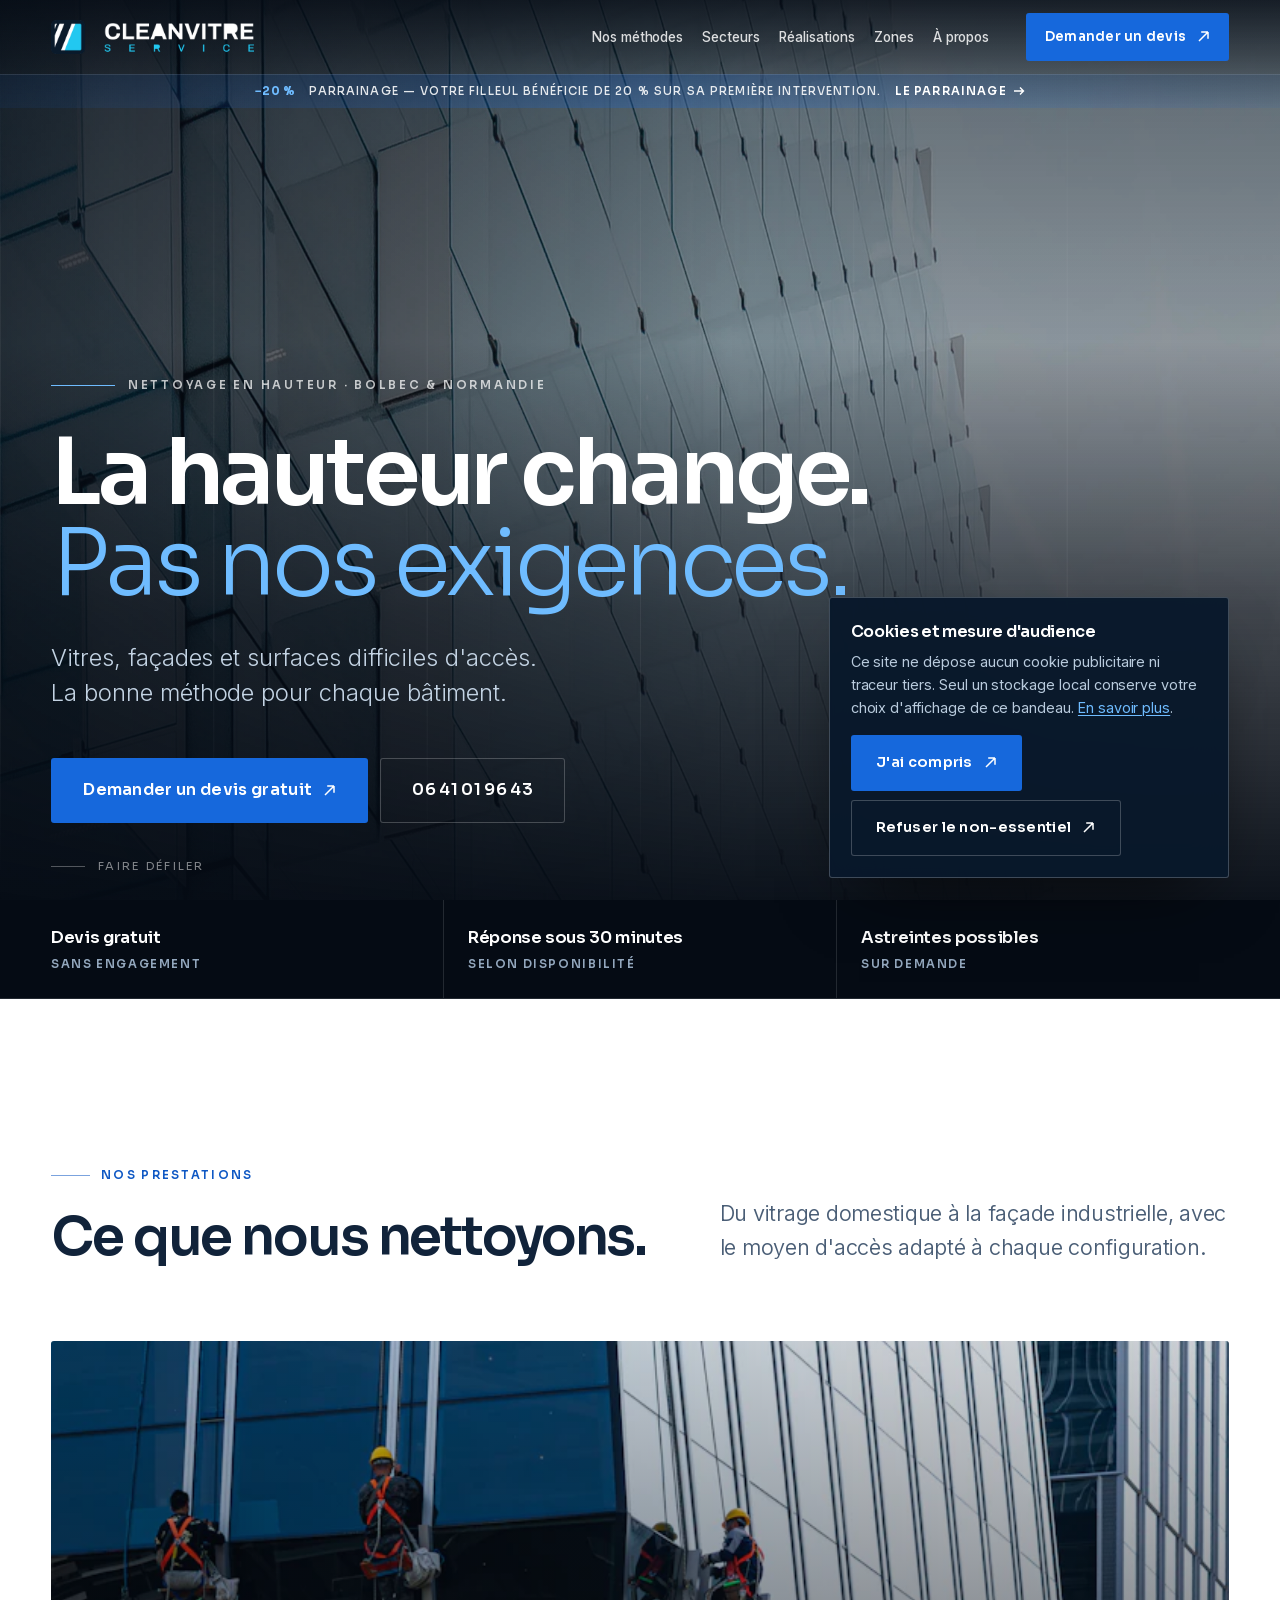
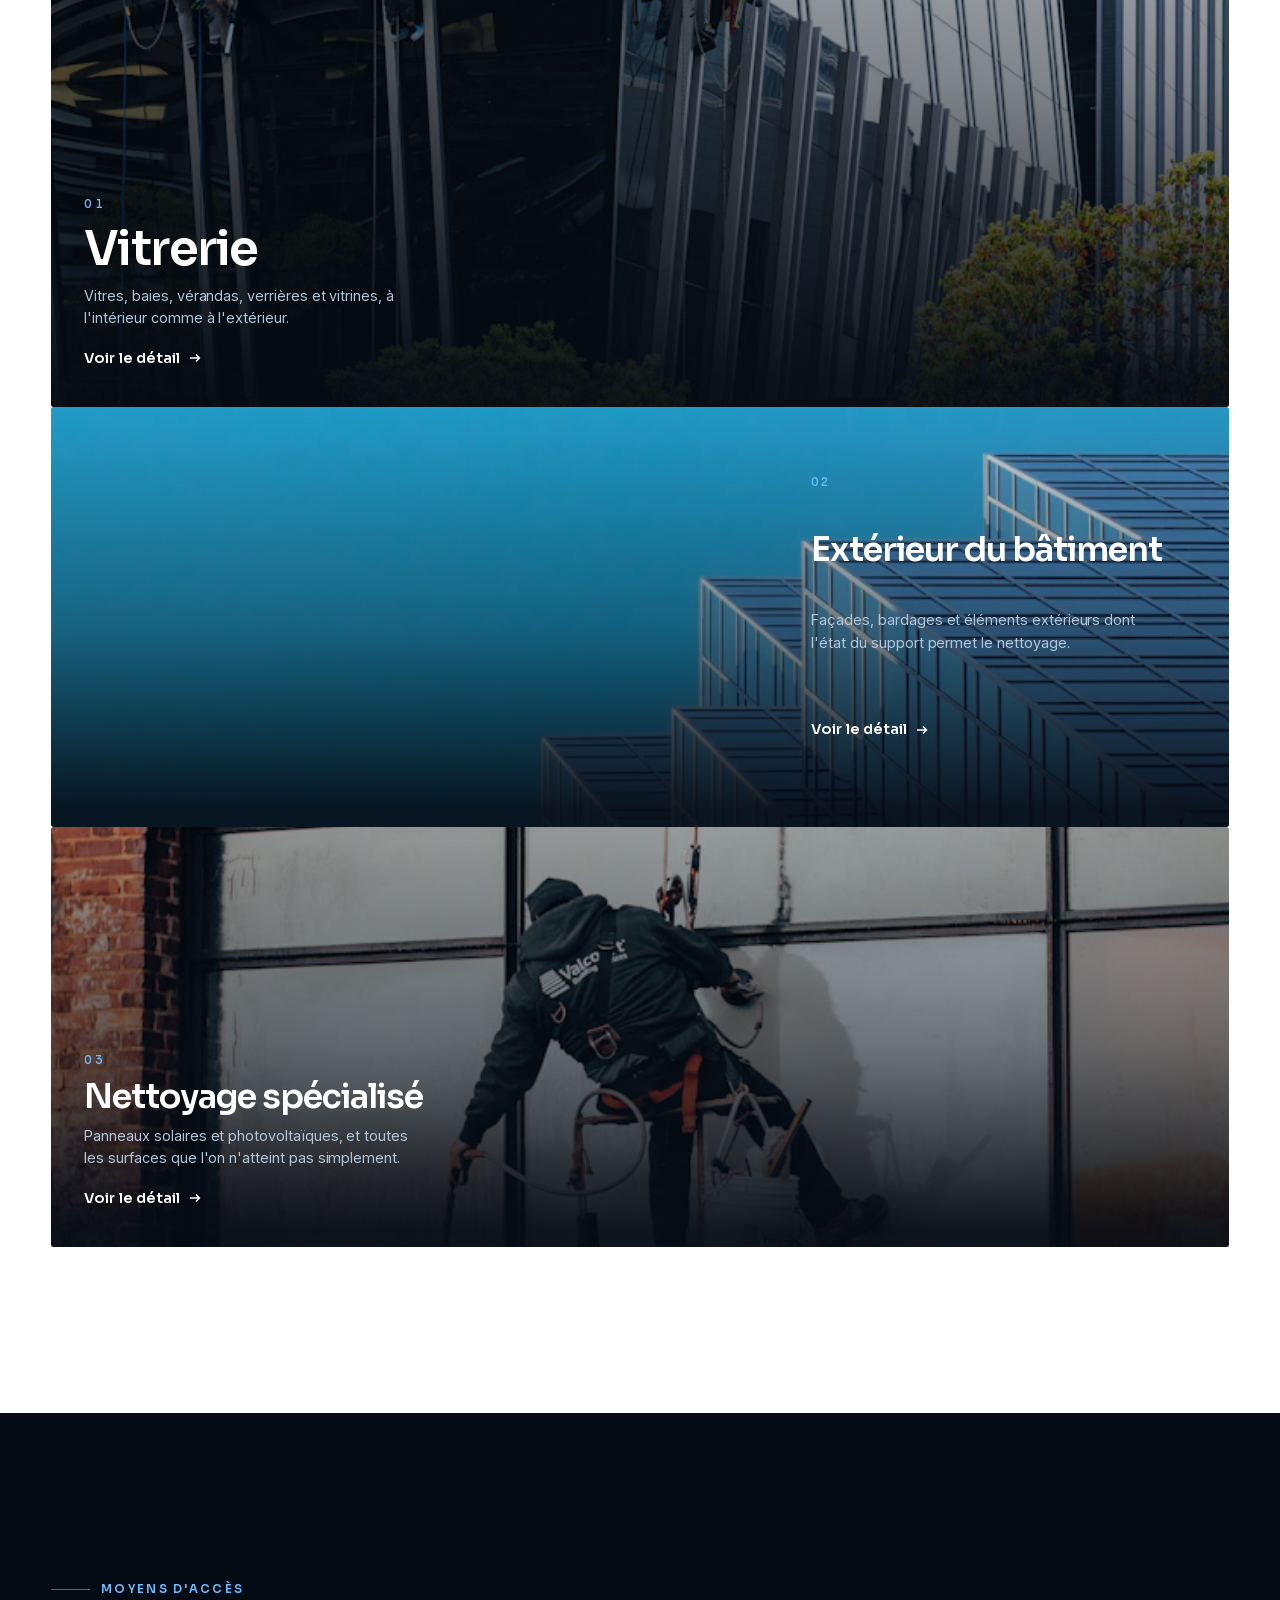
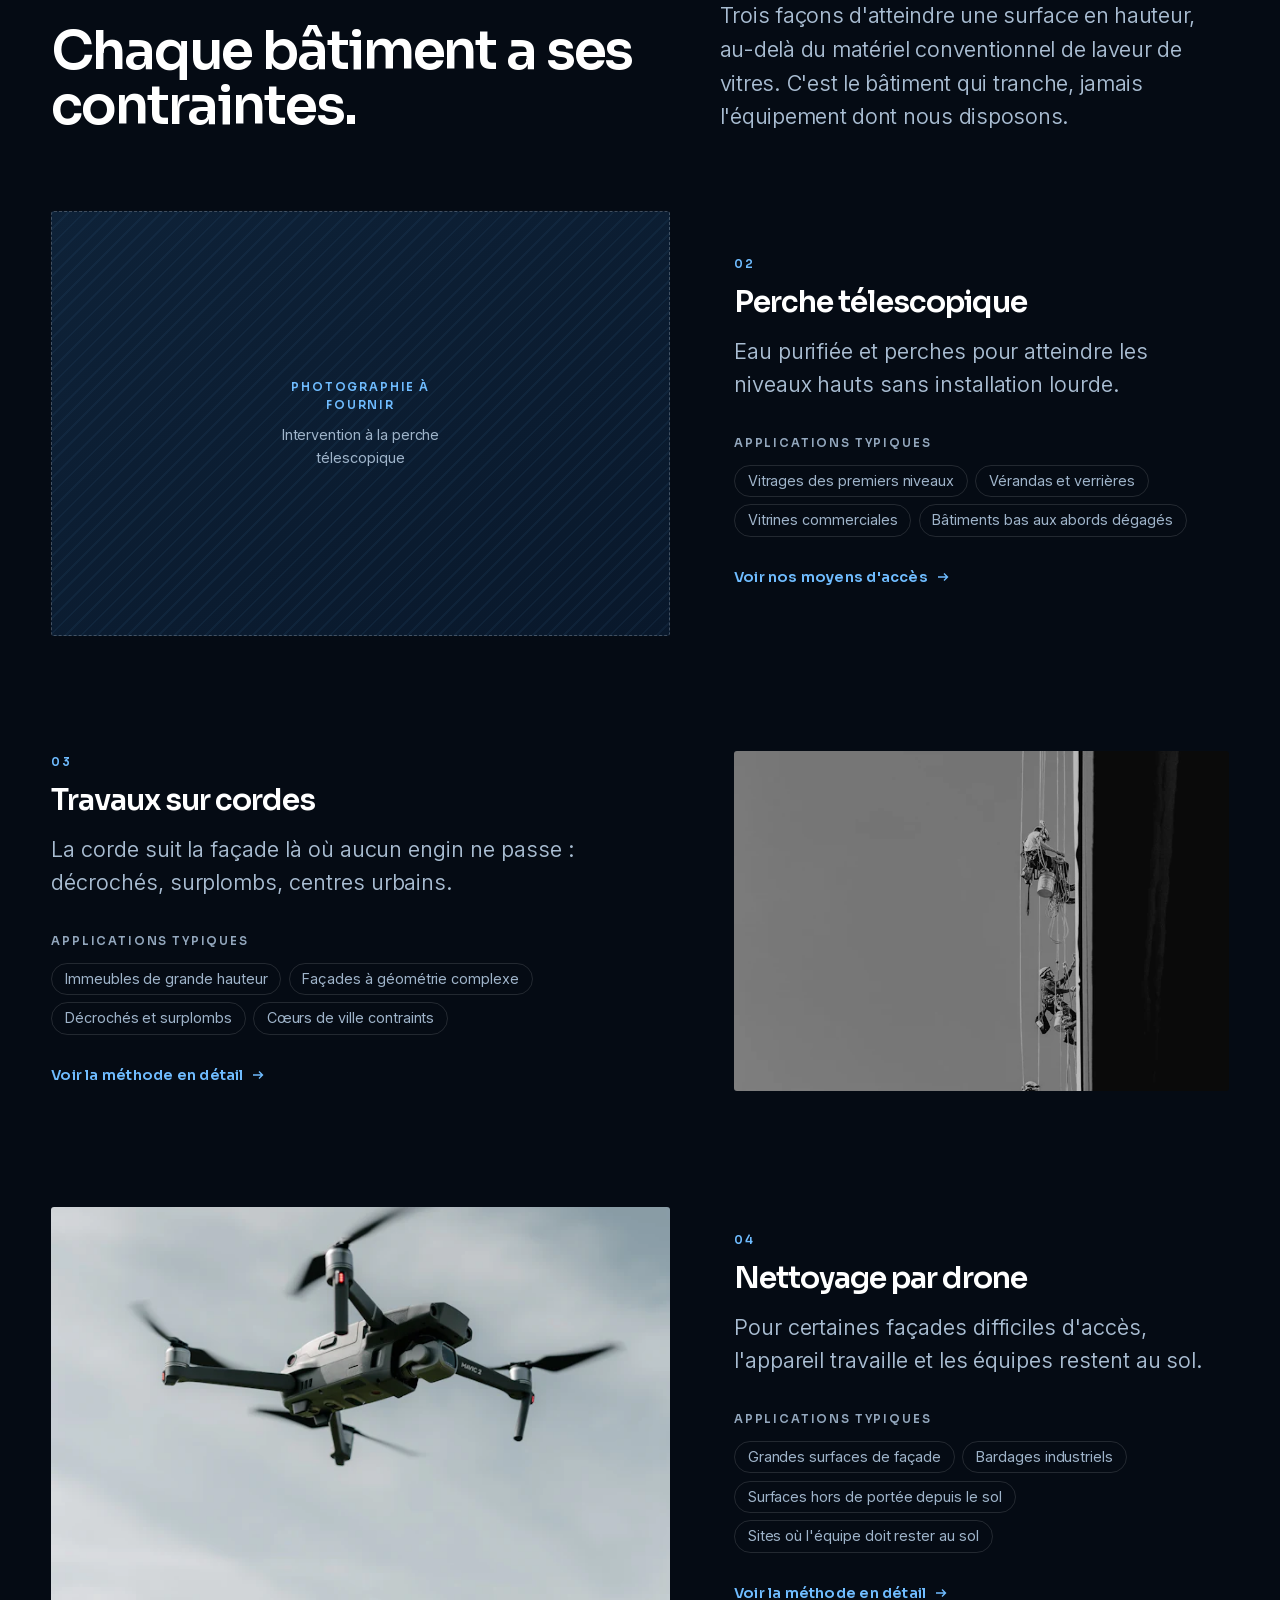
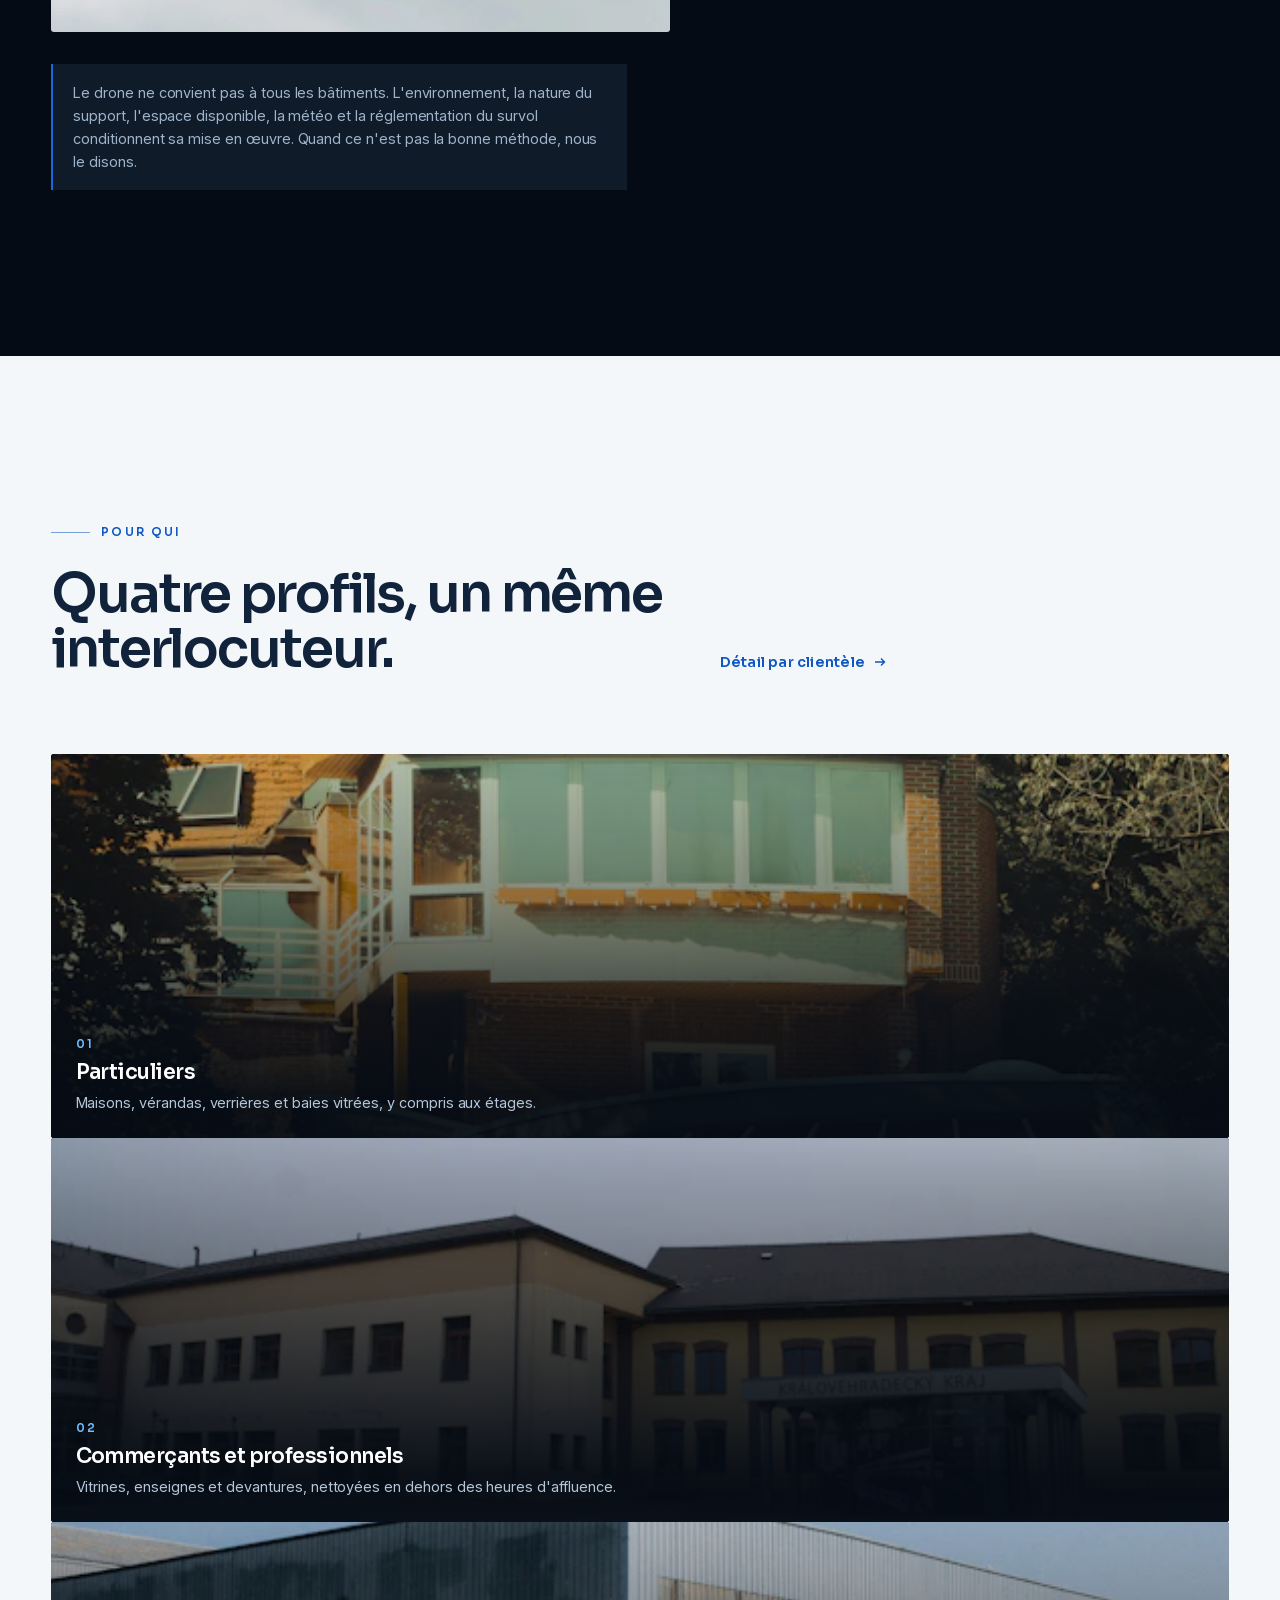
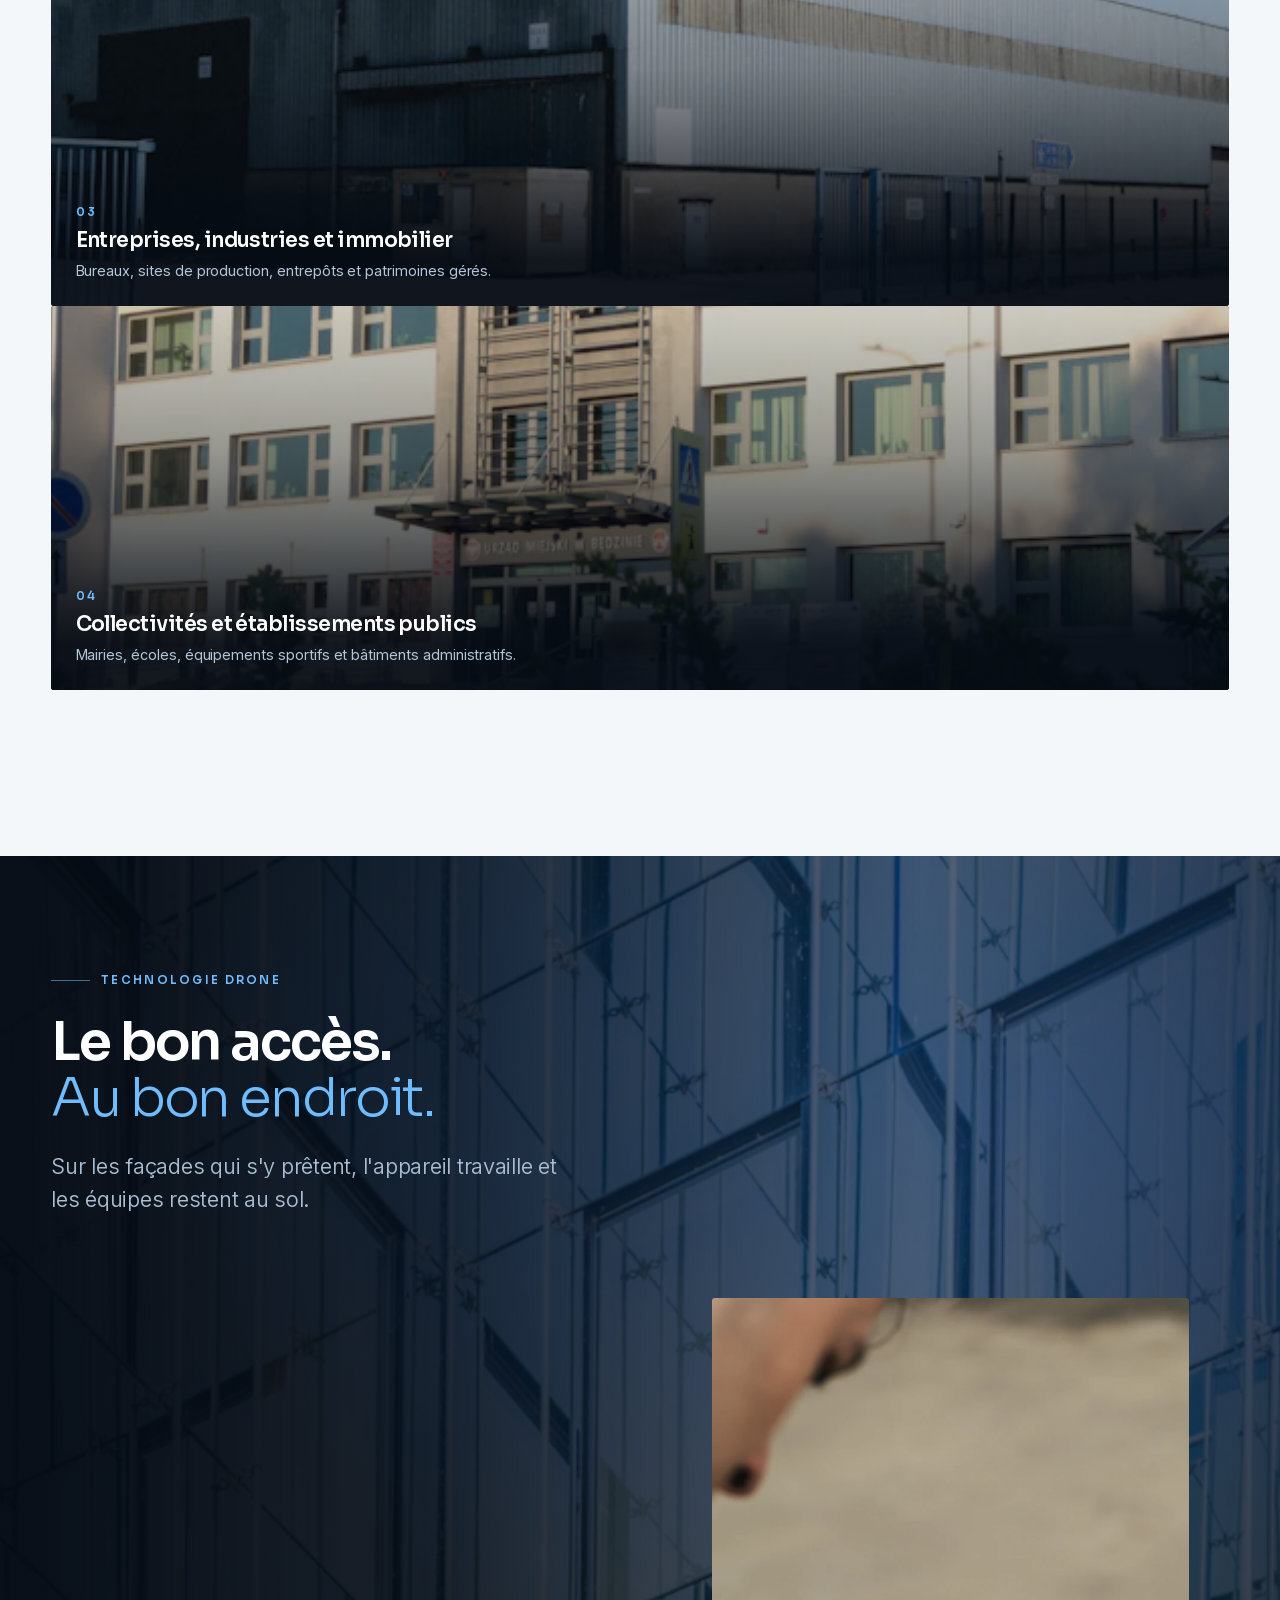
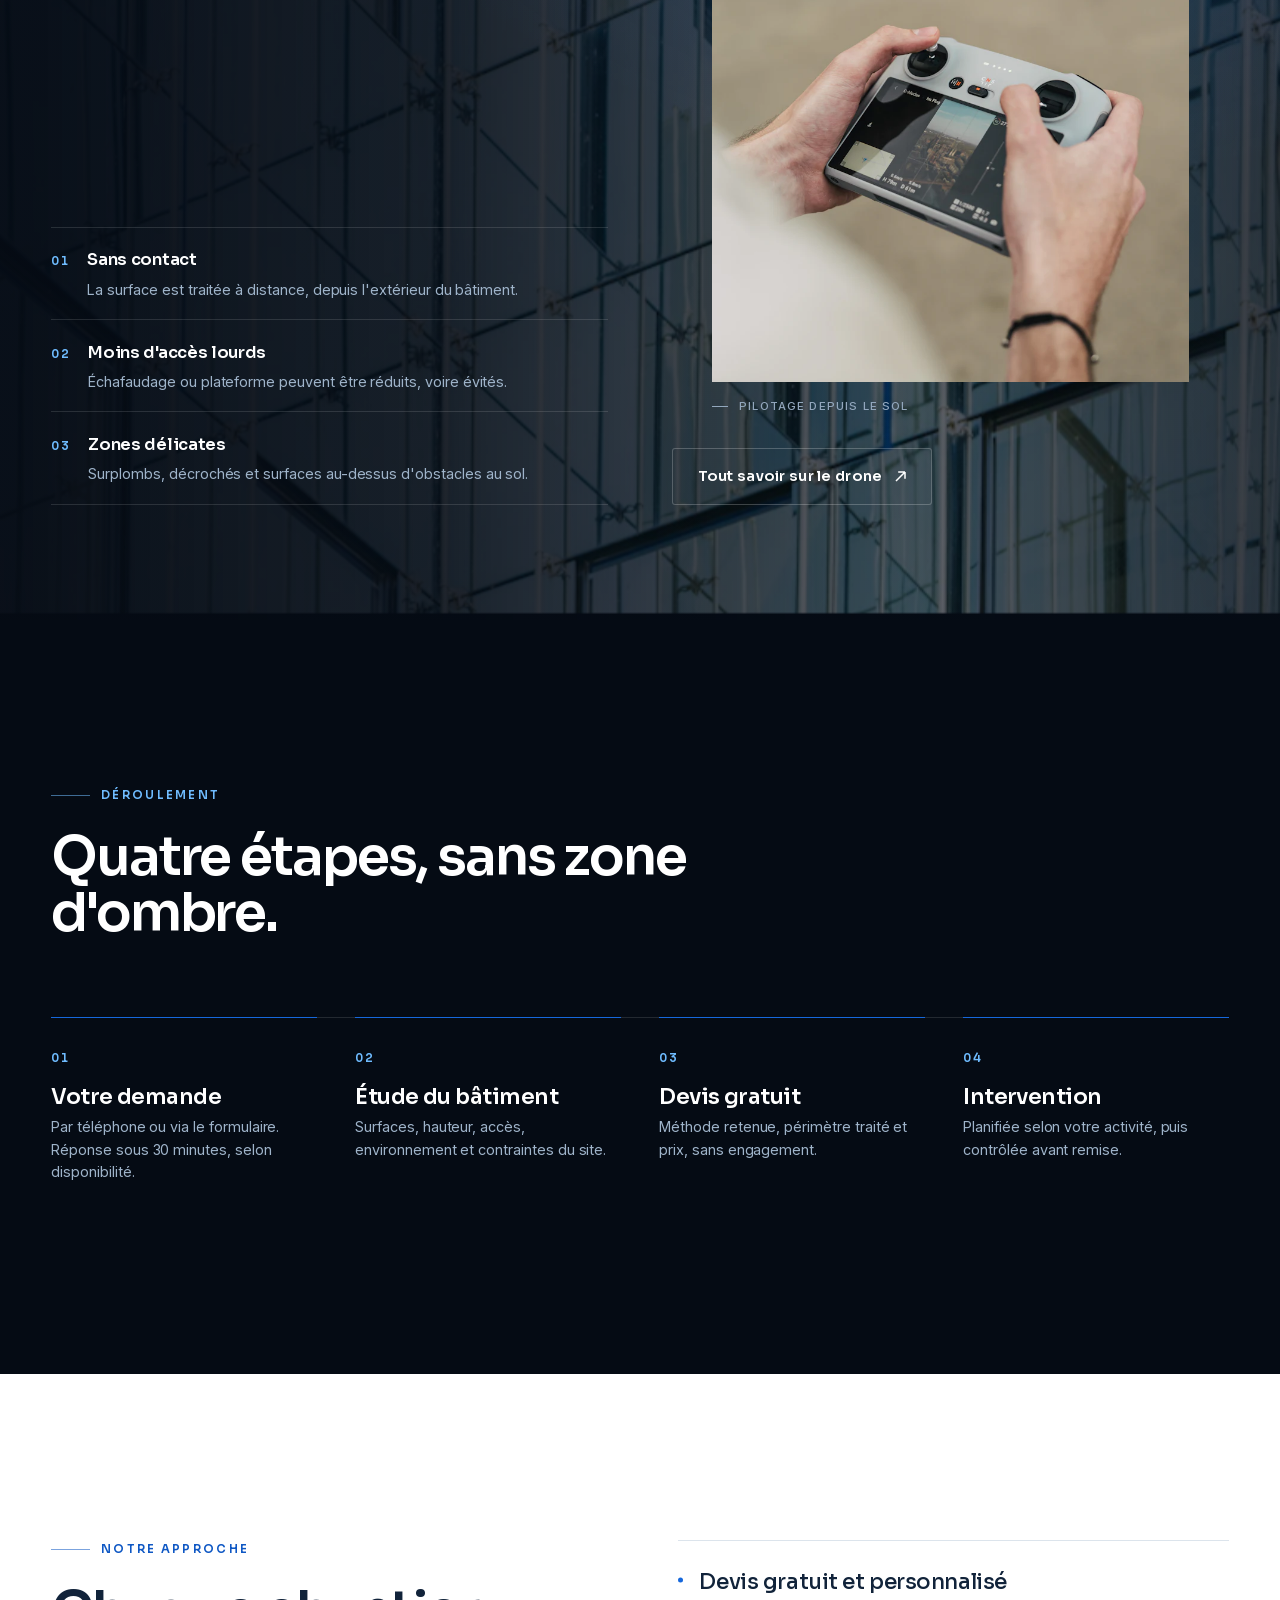
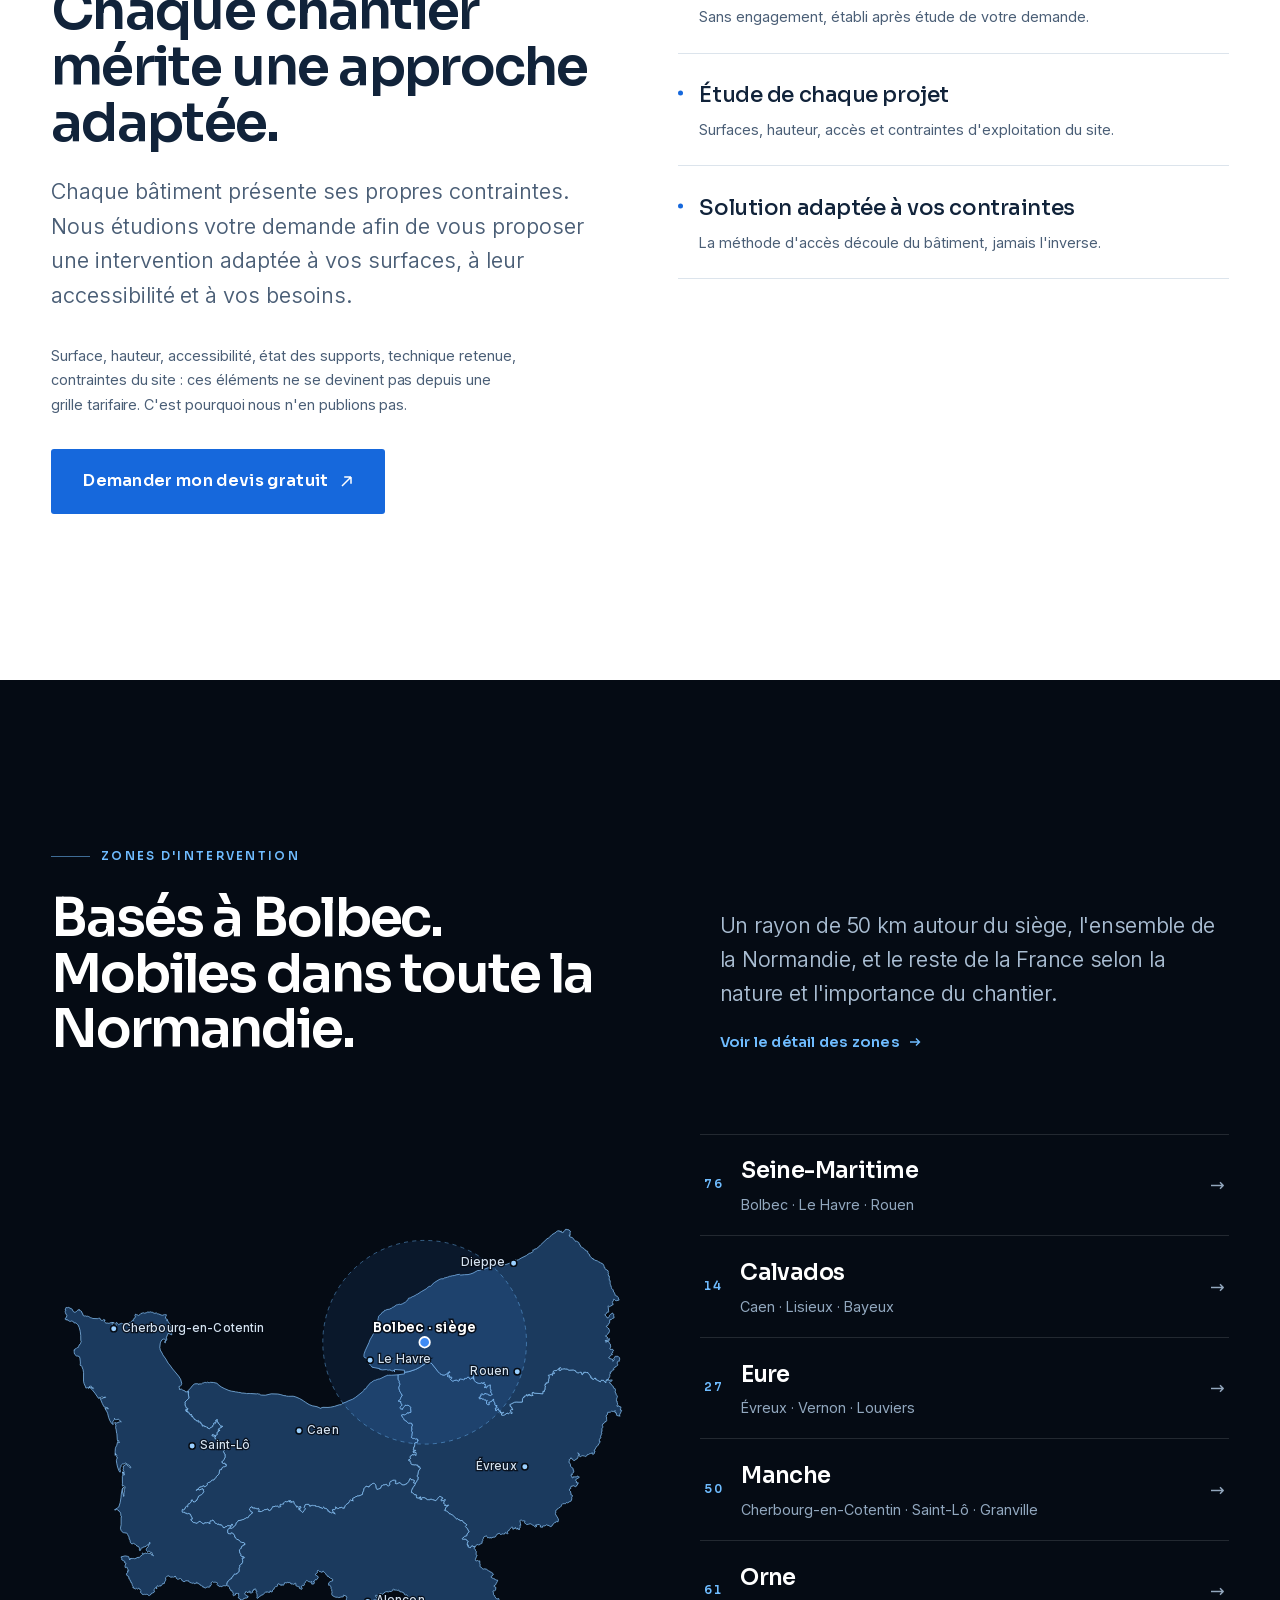
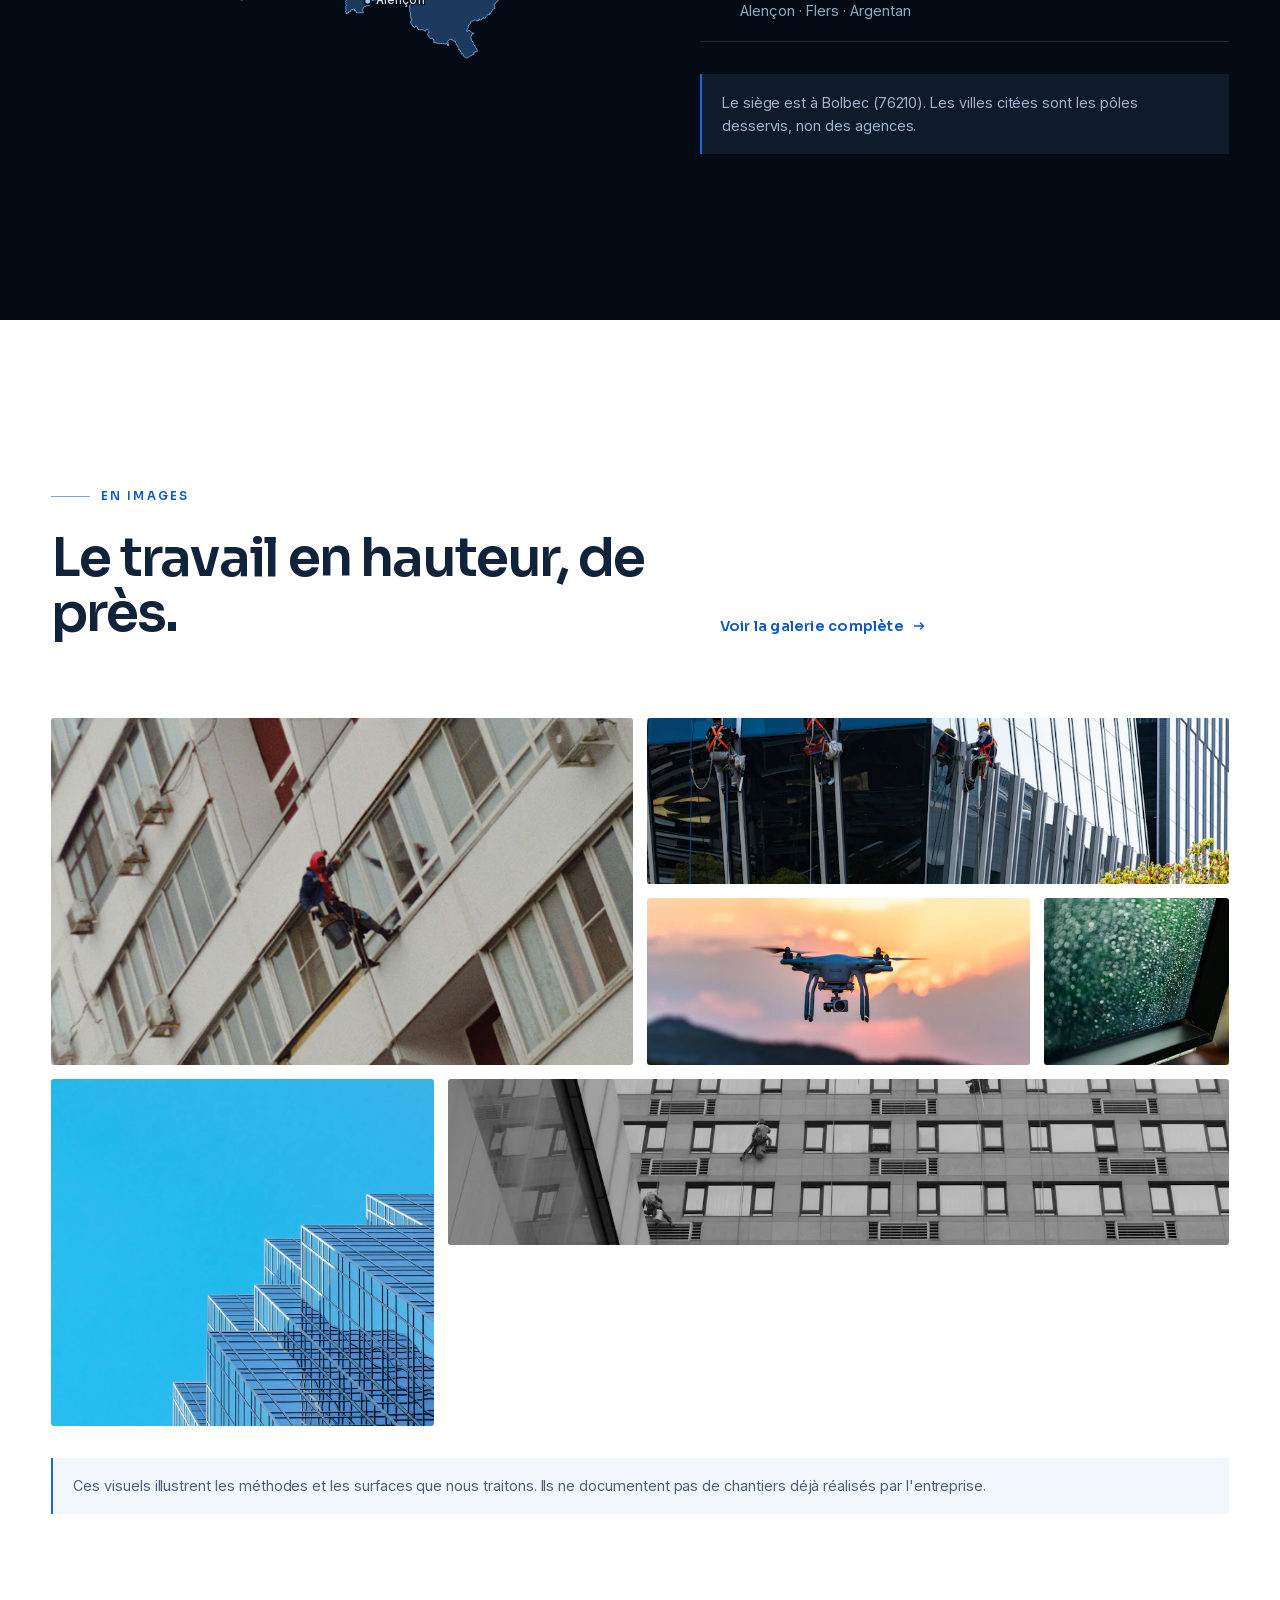
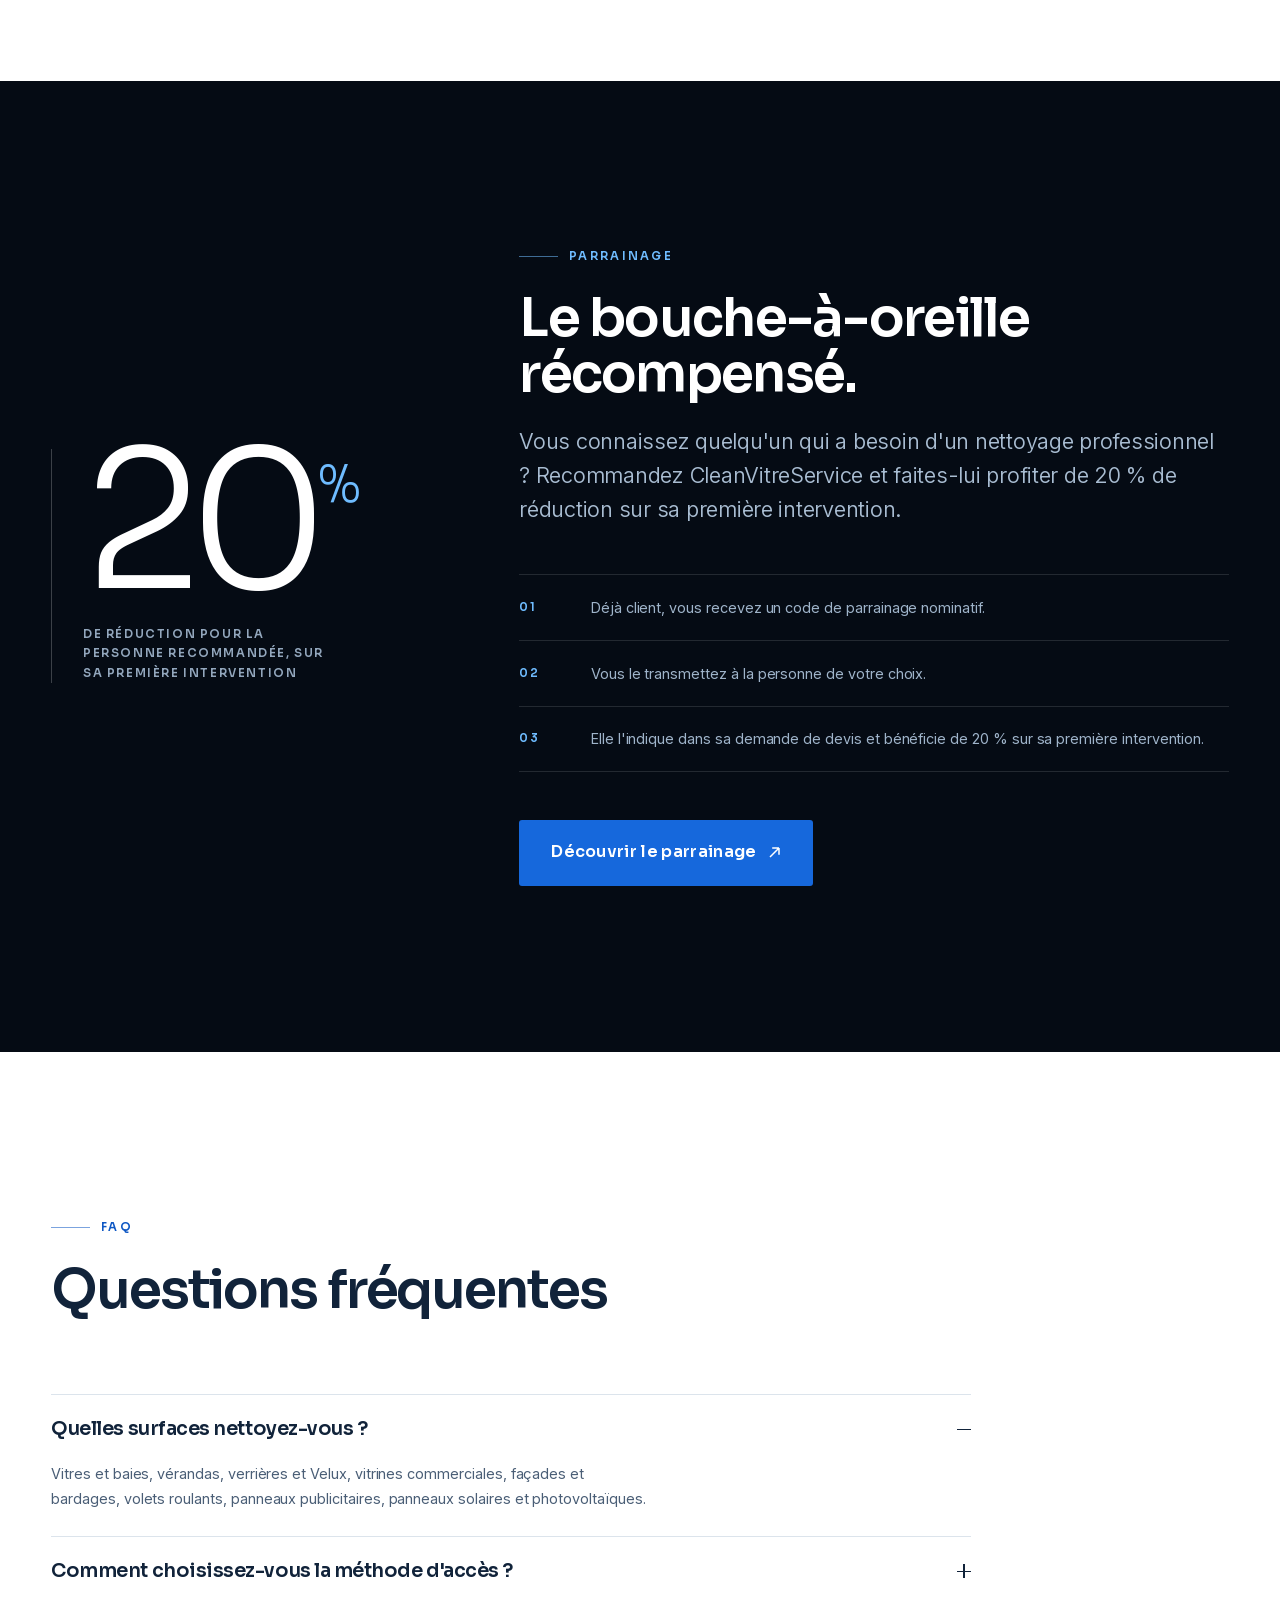
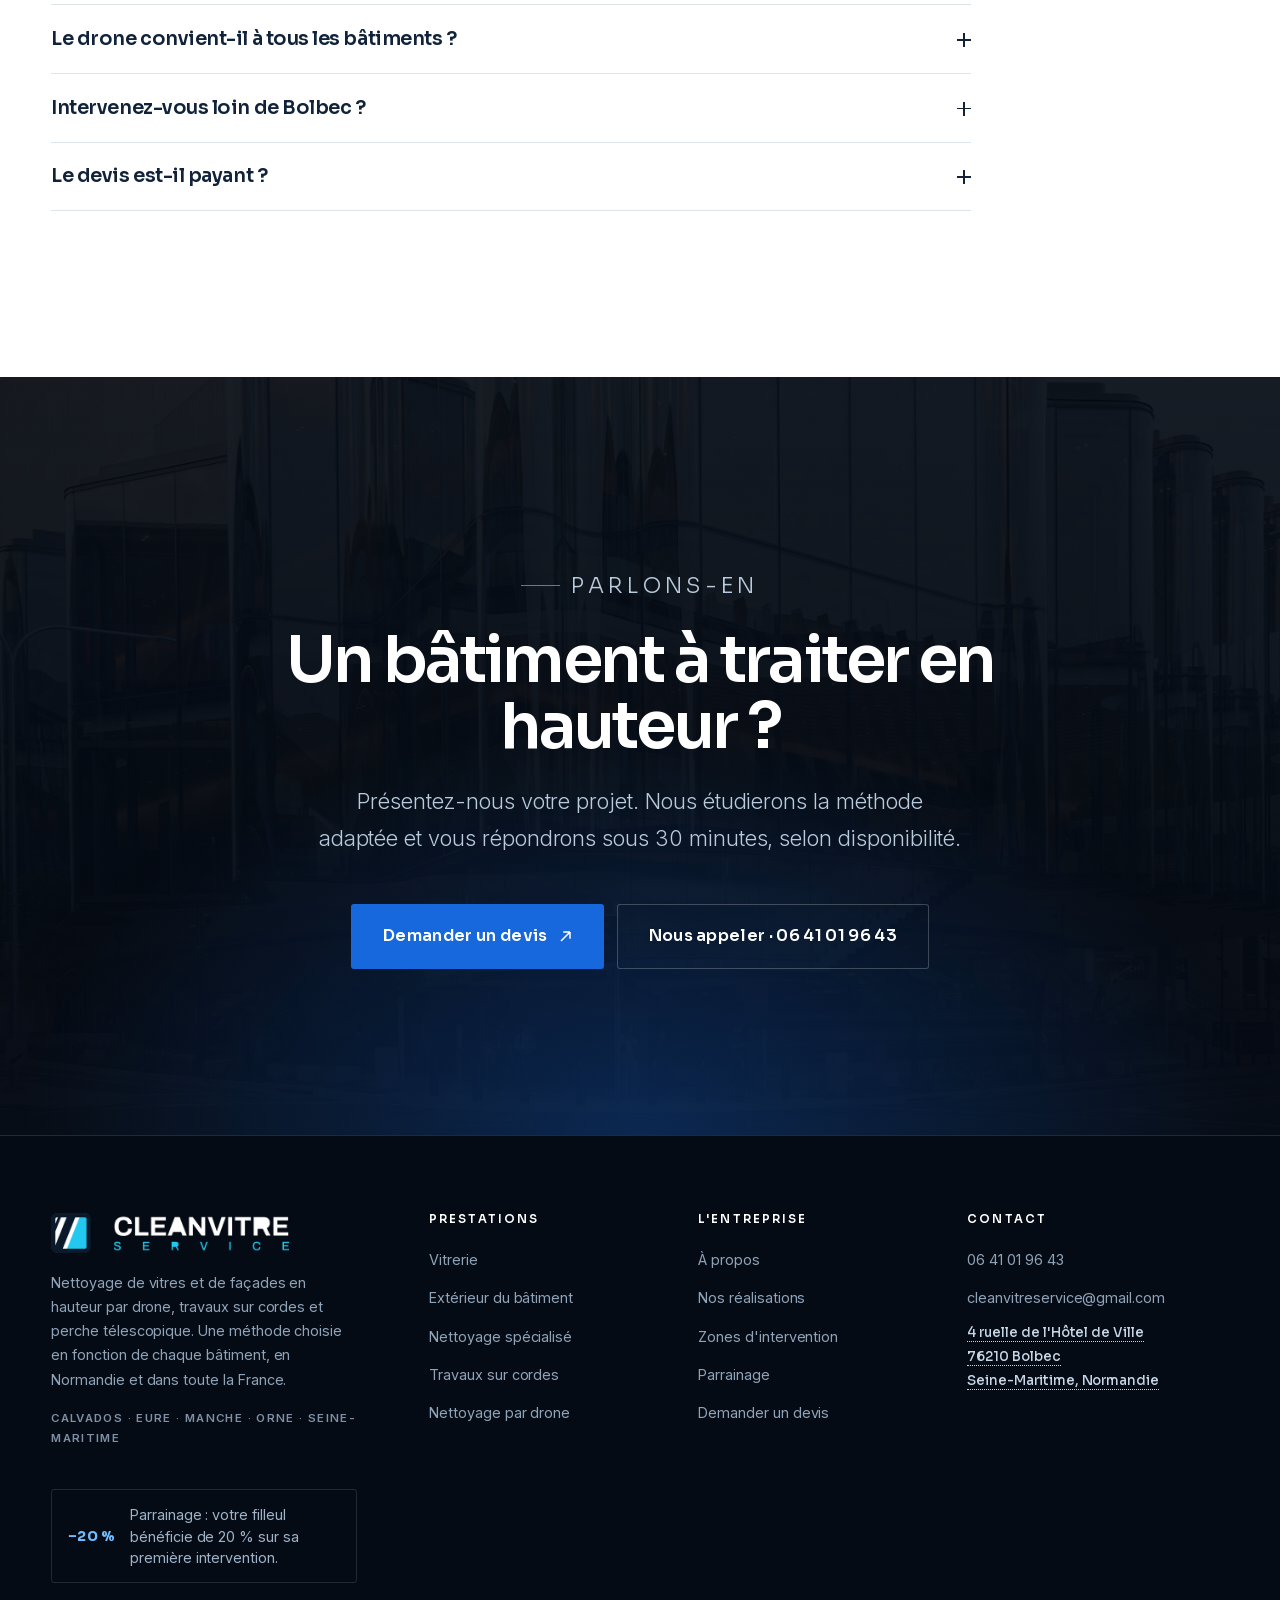
==== commit 1d263347: "Publication : logo officiel, portfolio éditorial, formulaire en six étapes Régénération de docs/, qu" ====
--- a/docs/index.html
+++ b/docs/index.html
@@ -32,8 +32,9 @@
 if(innerWidth<280||innerHeight<320)return;
 sessionStorage.setItem("cvs-vitre","1");
 document.documentElement.className+=" vt-on"}catch(e){}})()</script>
-<link rel="stylesheet" href="assets/css/site.css?v=f99e8777d2209712">
-<link rel="icon" href="favicon.svg" type="image/svg+xml">
+<link rel="stylesheet" href="assets/css/site.css?v=e2828141d2209712">
+<link rel="icon" href="assets/img/logo-cvs-icone-192.png" type="image/png" sizes="192x192">
+<link rel="apple-touch-icon" href="assets/img/logo-cvs-icone-512.png">
 <script type="application/ld+json">{"@context":"https://schema.org","@graph":[{"@type":["Organization","LocalBusiness"],"@id":"https://youssefde143-collab.github.io/nettoyage-hauteur-normandie/#organisation","name":"CleanVitreService","url":"https://youssefde143-collab.github.io/nettoyage-hauteur-normandie/","description":"Nettoyage de vitres, de façades et de surfaces difficiles d'accès. Matériel conventionnel, perches télescopiques, travaux sur cordes et drone. Bolbec, Normandie.","founder":{"@type":"Person","name":"Noah Lefebvre"},"address":{"@type":"PostalAddress","streetAddress":"4 ruelle de l'Hôtel de Ville","postalCode":"76210","addressLocality":"Bolbec","addressRegion":"Normandie","addressCountry":"FR"},"telephone":"+33641019643","email":"cleanvitreservice@gmail.com","identifier":[{"@type":"PropertyValue","name":"SIREN","value":"101837474"},{"@type":"PropertyValue","name":"SIRET","value":"10183747400010"}],"areaServed":[{"@type":"AdministrativeArea","name":"Normandie"},{"@type":"City","name":"Bolbec"},{"@type":"Country","name":"France"}],"knowsAbout":["Nettoyage de vitres","Nettoyage de façades","Nettoyage de vérandas et verrières","Nettoyage de panneaux solaires","Travaux sur cordes","Perche télescopique","Nettoyage par drone"]},{"@type":"WebSite","@id":"https://youssefde143-collab.github.io/nettoyage-hauteur-normandie/#site","url":"https://youssefde143-collab.github.io/nettoyage-hauteur-normandie/","name":"CleanVitreService","inLanguage":"fr-FR","publisher":{"@id":"https://youssefde143-collab.github.io/nettoyage-hauteur-normandie/#organisation"}},{"@type":"FAQPage","mainEntity":[{"@type":"Question","name":"Quelles surfaces nettoyez-vous ?","acceptedAnswer":{"@type":"Answer","text":"Vitres et baies, vérandas, verrières et Velux, vitrines commerciales, façades et bardages, volets roulants, panneaux publicitaires, panneaux solaires et photovoltaïques."}},{"@type":"Question","name":"Comment choisissez-vous la méthode d'accès ?","acceptedAnswer":{"@type":"Answer","text":"Selon le bâtiment, les surfaces, les conditions d'accès et la faisabilité technique. Du matériel conventionnel à la perche télescopique, jusqu'aux travaux sur cordes et au drone quand la configuration s'y prête."}},{"@type":"Question","name":"Le drone convient-il à tous les bâtiments ?","acceptedAnswer":{"@type":"Answer","text":"Non. L'environnement, la nature du support, l'espace disponible, la météo et la réglementation du survol conditionnent sa mise en œuvre. Quand ce n'est pas la bonne méthode, nous le disons et proposons une autre voie d'accès."}},{"@type":"Question","name":"Intervenez-vous loin de Bolbec ?","acceptedAnswer":{"@type":"Answer","text":"Dans un rayon d'environ 50 km autour du siège et dans toute la Normandie. Des déplacements ailleurs en France restent possibles selon la nature et l'importance du chantier."}},{"@type":"Question","name":"Le devis est-il payant ?","acceptedAnswer":{"@type":"Answer","text":"Non, le devis est gratuit. Nous répondons à votre demande sous 30 minutes, selon disponibilité. Des astreintes sont possibles sur demande."}}]}]}</script>
 </head>
 <body class="a-promo">
@@ -130,16 +131,13 @@
 <header class="nav nav--promo" id="entete" data-dark="true">
   <div class="nav__in">
     
-  <a class="wm" href="index.html">
-    <svg class="wm__mark" viewBox="0 0 34 34" aria-hidden="true" fill="none">
-      <rect x="1" y="1" width="32" height="32" rx="3" stroke="currentColor" stroke-opacity=".3"/>
-      <path d="M10.5 12.5h13M10.5 17h13M10.5 21.5h13" stroke="currentColor" stroke-width="1.5" stroke-linecap="round"/>
-      <path d="M23 9.5 11 24.5" stroke="#3E8BF5" stroke-width="1.6" stroke-linecap="round"/>
-    </svg>
-    <span class="wm__txt">
-      <span class="wm__name"><span class="wm__a">Clean</span><span class="wm__b">Vitre</span><span class="wm__c">Service</span></span>
-      <span class="wm__base">Vitres · Façades · Accès difficiles</span>
-    </span>
+  <a class="wm wm--auto" href="index.html">
+    <img class="wm__i wm__i--sombre" src="assets/img/logo-cvs-clair-560.png" srcset="assets/img/logo-cvs-clair-560.png 560w, assets/img/logo-cvs-clair-1100.png 1100w"
+          sizes="(max-width:420px) 156px, 203px" width="1100" height="184"
+          alt="" decoding="async"><img class="wm__i wm__i--clair" src="assets/img/logo-cvs-560.png" srcset="assets/img/logo-cvs-560.png 560w, assets/img/logo-cvs-1100.png 1100w"
+          sizes="(max-width:420px) 156px, 203px" width="1100" height="184"
+          alt="" decoding="async">
+    <span class="sr">CleanVitreService — accueil</span>
   </a>
     <nav class="nav__links" aria-label="Navigation principale"><a href="services.html">Nos méthodes</a><a href="secteurs-dactivite.html">Secteurs</a><a href="realisations.html">Réalisations</a><a href="zones-intervention.html">Zones</a><a href="a-propos.html">À propos</a></nav>
     <div class="nav__cta"><a class="btn  " href="contact.html">Demander un devis<svg class="btn__ar" width="13" height="13" viewBox="0 0 13 13" fill="none" aria-hidden="true"><path d="M2 11 11 2M11 2H4.2M11 2v6.8" stroke="currentColor" stroke-width="1.5"/></svg></a></div>
@@ -251,40 +249,67 @@
   </div>
 </section>
 
-<!-- Méthodes d'accès ------------------------------------------------------ -->
-<section class="pick" id="methodes" aria-labelledby="pick-t">
-  <div class="pick__stage is-on" data-stage="0" aria-hidden="true"><img src="assets/img/vitre-nettoyage-1400.webp" srcset="assets/img/vitre-nettoyage-800.webp 800w, assets/img/vitre-nettoyage-1400.webp 1400w" sizes="100vw"
-    width="1400" height="1451" alt="" class=""
-    loading="lazy" decoding="async"></div><div class="pick__stage" data-stage="1" aria-hidden="true"><img src="assets/img/verre-gouttes-1400.webp" srcset="assets/img/verre-gouttes-800.webp 800w, assets/img/verre-gouttes-1400.webp 1400w" sizes="100vw"
-    width="1400" height="931" alt="" class=""
-    loading="lazy" decoding="async"></div><div class="pick__stage" data-stage="2" aria-hidden="true"><img src="assets/img/methode-cordes-1200.webp" srcset="assets/img/methode-cordes-700.webp 700w, assets/img/methode-cordes-900.webp 900w, assets/img/methode-cordes-1200.webp 1200w" sizes="100vw"
-    width="1200" height="1601" alt="" class=""
-    loading="lazy" decoding="async"></div><div class="pick__stage" data-stage="3" aria-hidden="true"><img src="assets/img/methode-drone-1200.webp" srcset="assets/img/methode-drone-700.webp 700w, assets/img/methode-drone-900.webp 900w, assets/img/methode-drone-1200.webp 1200w" sizes="100vw"
-    width="1200" height="1597" alt="" class=""
-    loading="lazy" decoding="async"></div>
-  <div class="pick__in">
-    <p class="eyebrow rv">Quatre moyens d'accès</p>
-    <h2 id="pick-t" class="rv" style="max-width:17ch;margin-bottom:var(--s-7)">Chaque bâtiment a ses contraintes.</h2>
-    <ul class="pick__list rv" data-pick>
-      <li class="pick__it"><div class="pick__static" data-pick-i="0" tabindex="0">
-          <span class="pick__n">01</span>
-          <span><span class="pick__t">Nettoyage conventionnel</span></span>
-          <span class="pick__m">Matériel professionnel au sol</span>
-          <span class="pick__go pick__go--off" aria-hidden="true"></span></div></li><li class="pick__it"><div class="pick__static" data-pick-i="1" tabindex="0">
-          <span class="pick__n">02</span>
-          <span><span class="pick__t">Perches télescopiques</span></span>
-          <span class="pick__m">Jusqu'aux étages bas</span>
-          <span class="pick__go pick__go--off" aria-hidden="true"></span></div></li><li class="pick__it"><a href="travaux-sur-cordes.html" data-pick-i="2">
-          <span class="pick__n">03</span>
-          <span><span class="pick__t">Travaux sur cordes</span></span>
-          <span class="pick__m">Accès technique au contact</span>
-          <span class="pick__go"><svg width="12" height="12" viewBox="0 0 12 12" fill="none" aria-hidden="true"><path d="M1 6h9.5M7 2.5 10.5 6 7 9.5" stroke="currentColor" stroke-width="1.4"/></svg></span></a></li><li class="pick__it"><a href="nettoyage-par-drone.html" data-pick-i="3">
-          <span class="pick__n">04</span>
-          <span><span class="pick__t">Nettoyage par drone</span></span>
-          <span class="pick__m">Sans contact, depuis le sol</span>
-          <span class="pick__go"><svg width="12" height="12" viewBox="0 0 12 12" fill="none" aria-hidden="true"><path d="M1 6h9.5M7 2.5 10.5 6 7 9.5" stroke="currentColor" stroke-width="1.4"/></svg></span></a></li>
-    </ul>
-    <p class="note rv" style="max-width:62ch">Le drone ne convient pas à tous les bâtiments. La méthode dépend du support, de l'environnement, de l'accès et de la faisabilité technique.</p>
+<!-- Moyens d'accès : trois traitements éditoriaux ------------------------- -->
+<section class="sec sec--dark" id="methodes" aria-labelledby="meth-t">
+  <div class="wrap">
+    <div class="shead rv">
+      <div>
+        <p class="eyebrow">Moyens d'accès</p>
+        <h2 id="meth-t">Chaque bâtiment a ses contraintes.</h2>
+      </div>
+      <div class="shead__aside">
+        <p class="lead">Trois façons d'atteindre une surface en hauteur, au-delà du matériel conventionnel de laveur de vitres. C'est le bâtiment qui tranche, jamais l'équipement dont nous disposons.</p>
+      </div>
+    </div>
+
+    <div class="meth3">
+      
+      <article class="meth3__it rv" style="--i:0">
+        <figure class="meth3__im meth3__im--vide">
+          <span class="meth3__ph"><b>Photographie à fournir</b>Intervention à la perche télescopique</span>
+        </figure>
+        <div class="meth3__b">
+          <p class="meth3__n">02</p>
+          <h3>Perche télescopique</h3>
+          <p class="meth3__p">Eau purifiée et perches pour atteindre les niveaux hauts sans installation lourde.</p>
+          <p class="meth3__lbl">Applications typiques</p>
+          <ul class="meth3__apps"><li>Vitrages des premiers niveaux</li><li>Vérandas et verrières</li><li>Vitrines commerciales</li><li>Bâtiments bas aux abords dégagés</li></ul>
+          <a class="tlink" href="services.html#acc-t">Voir nos moyens d'accès<svg width="12" height="12" viewBox="0 0 12 12" fill="none" aria-hidden="true"><path d="M1 6h9.5M7 2.5 10.5 6 7 9.5" stroke="currentColor" stroke-width="1.4"/></svg></a>
+        </div>
+      </article>
+      <article class="meth3__it rv" style="--i:1;--pos:78% 45%">
+        <figure class="meth3__im reveal-img">
+          <img src="assets/img/methode-cordes-1200.webp" srcset="assets/img/methode-cordes-700.webp 700w, assets/img/methode-cordes-900.webp 900w, assets/img/methode-cordes-1200.webp 1200w" sizes="(max-width:899px) 100vw, 52vw"
+    width="1200" height="1601" alt="Techniciens cordistes suspendus le long d'un immeuble" class="is-pos"
+    loading="lazy" decoding="async">
+        </figure>
+        <div class="meth3__b">
+          <p class="meth3__n">03</p>
+          <h3>Travaux sur cordes</h3>
+          <p class="meth3__p">La corde suit la façade là où aucun engin ne passe : décrochés, surplombs, centres urbains.</p>
+          <p class="meth3__lbl">Applications typiques</p>
+          <ul class="meth3__apps"><li>Immeubles de grande hauteur</li><li>Façades à géométrie complexe</li><li>Décrochés et surplombs</li><li>Cœurs de ville contraints</li></ul>
+          <a class="tlink" href="travaux-sur-cordes.html">Voir la méthode en détail<svg width="12" height="12" viewBox="0 0 12 12" fill="none" aria-hidden="true"><path d="M1 6h9.5M7 2.5 10.5 6 7 9.5" stroke="currentColor" stroke-width="1.4"/></svg></a>
+        </div>
+      </article>
+      <article class="meth3__it rv" style="--i:2">
+        <figure class="meth3__im reveal-img">
+          <img src="assets/img/methode-drone-1200.webp" srcset="assets/img/methode-drone-700.webp 700w, assets/img/methode-drone-900.webp 900w, assets/img/methode-drone-1200.webp 1200w" sizes="(max-width:899px) 100vw, 52vw"
+    width="1200" height="1597" alt="Drone professionnel en vol utilisé pour le nettoyage de surfaces vitrées" class=""
+    loading="lazy" decoding="async">
+        </figure>
+        <div class="meth3__b">
+          <p class="meth3__n">04</p>
+          <h3>Nettoyage par drone</h3>
+          <p class="meth3__p">Pour certaines façades difficiles d'accès, l'appareil travaille et les équipes restent au sol.</p>
+          <p class="meth3__lbl">Applications typiques</p>
+          <ul class="meth3__apps"><li>Grandes surfaces de façade</li><li>Bardages industriels</li><li>Surfaces hors de portée depuis le sol</li><li>Sites où l'équipe doit rester au sol</li></ul>
+          <a class="tlink" href="nettoyage-par-drone.html">Voir la méthode en détail<svg width="12" height="12" viewBox="0 0 12 12" fill="none" aria-hidden="true"><path d="M1 6h9.5M7 2.5 10.5 6 7 9.5" stroke="currentColor" stroke-width="1.4"/></svg></a>
+        </div>
+      </article>
+    </div>
+
+    <p class="note rv" style="max-width:64ch">Le drone ne convient pas à tous les bâtiments. L'environnement, la nature du support, l'espace disponible, la météo et la réglementation du survol conditionnent sa mise en œuvre. Quand ce n'est pas la bonne méthode, nous le disons.</p>
   </div>
 </section>
 
@@ -617,19 +642,18 @@
   <div class="foot__top">
     <div class="foot__brand">
       <div class="foot__logo">
-  <div class="wm" >
-    <svg class="wm__mark" viewBox="0 0 34 34" aria-hidden="true" fill="none">
-      <rect x="1" y="1" width="32" height="32" rx="3" stroke="currentColor" stroke-opacity=".3"/>
-      <path d="M10.5 12.5h13M10.5 17h13M10.5 21.5h13" stroke="currentColor" stroke-width="1.5" stroke-linecap="round"/>
-      <path d="M23 9.5 11 24.5" stroke="#3E8BF5" stroke-width="1.6" stroke-linecap="round"/>
-    </svg>
-    <span class="wm__txt">
-      <span class="wm__name"><span class="wm__a">Clean</span><span class="wm__b">Vitre</span><span class="wm__c">Service</span></span>
-      <span class="wm__base">Vitres · Façades · Accès difficiles</span>
-    </span>
+  <div class="wm wm--sombre" >
+    <img class="wm__i wm__i--sombre" src="assets/img/logo-cvs-clair-560.png" srcset="assets/img/logo-cvs-clair-560.png 560w, assets/img/logo-cvs-clair-1100.png 1100w"
+          sizes="(max-width:420px) 156px, 203px" width="1100" height="184"
+          alt="" decoding="async" loading="lazy">
+    <span class="sr">CleanVitreService</span>
   </div></div>
       <p>Nettoyage de vitres et de façades en hauteur par drone, travaux sur cordes et perche télescopique. Une méthode choisie en fonction de chaque bâtiment, en Normandie et dans toute la France.</p>
-      <p style="font-size:var(--t-micro);letter-spacing:.12em;text-transform:uppercase;color:#7F91A8;font-weight:600">Calvados · Eure · Manche · Orne · Seine-Maritime</p>
+      <p class="foot__zones">Calvados · Eure · Manche · Orne · Seine-Maritime</p>
+      <a class="foot__par" href="parrainage.html">
+        <b>&minus;20&nbsp;%</b>
+        <span>Parrainage : votre filleul bénéficie de 20&nbsp;% sur sa première intervention.</span>
+      </a>
     </div>
     
   <div>
@@ -689,7 +713,7 @@
   </div>
 </aside>
 
-<script src="assets/js/site.js?v=7b9d831e" defer></script>
+<script src="assets/js/site.js?v=e6a8d12e" defer></script>
 <script src="assets/js/intro.js?v=f6bc2682" defer></script>
 </body>
 </html>
--- a/docs/assets/css/site.css
+++ b/docs/assets/css/site.css
@@ -80,7 +80,7 @@
 
 /* Conteneurs sombres : un seul endroit pour basculer les jetons de texte. */
 .sec--dark,.sec--navy,.hero,.phero,.show,.fcta,.foot,.ticker,.mob,.cookies,
-.meth__it,.gal figcaption,.promis,.pick,.close,.trio__b,.quad a,.mosaic figcaption{
+.meth__it,.gal figcaption,.promis,.close,.trio__b,.quad a,.mosaic figcaption{
   --c-eyebrow:var(--blue-light);
   --c-lead:#A9BDD2;
   --c-prose:#9FB4CA;
@@ -201,26 +201,6 @@
   opacity:1;transition:opacity var(--d-section) var(--e);
 }
 .nav__in{width:100%;max-width:var(--max);margin-inline:auto;padding-inline:var(--gut);display:flex;align-items:center;gap:clamp(1rem,2.4vw,2.4rem)}
-/* ---------- Mot-signe typographique ---------- */
-.wm{display:flex;align-items:center;gap:.7rem;flex:none;color:#fff;transition:color var(--d-micro) var(--e)}
-.wm__mark{width:34px;height:34px;flex:none}
-.wm__txt{display:flex;flex-direction:column;line-height:1}
-.wm__name{
-  font-family:var(--f-display);font-size:1.06rem;letter-spacing:-.025em;white-space:nowrap;
-  display:flex;align-items:baseline;
-}
-.wm__a{font-weight:300}
-.wm__b{font-weight:700}
-.wm__c{font-weight:500;font-size:.62em;letter-spacing:.17em;text-transform:uppercase;margin-left:.3em;opacity:.78}
-.wm__base{
-  font-size:.56rem;letter-spacing:.2em;text-transform:uppercase;opacity:.6;
-  margin-top:4px;font-weight:500;white-space:nowrap;
-}
-@media(max-width:420px){
-  .wm__name{font-size:.98rem}
-  .wm__base{display:none}
-}
-
 .nav__links{display:flex;align-items:center;gap:clamp(.5rem,1.5vw,1.55rem);margin-left:auto}
 .nav__links a{
   font-size:.845rem;font-weight:500;color:rgba(255,255,255,.84);letter-spacing:-.004em;
@@ -869,38 +849,20 @@
 @keyframes cue{0%{transform:translateX(-100%)}60%,100%{transform:translateX(100%)}}
 
 /* ---------- Section B : sélecteur de méthodes ---------- */
-.pick{position:relative;background:var(--ink);color:#fff;overflow:hidden;isolation:isolate}
-.pick__in{max-width:var(--max);margin-inline:auto;padding:var(--s-10) var(--gut)}
-.pick__stage{
   position:absolute;inset:0;z-index:-1;opacity:0;transition:opacity var(--d-section) var(--e);
 }
-.pick__stage img{width:100%;height:100%;object-fit:cover;opacity:.3}
-.pick__stage::after{content:"";position:absolute;inset:0;background:linear-gradient(to right,var(--ink) 8%,rgba(5,11,20,.6) 62%,rgba(5,11,20,.85))}
-.pick__stage.is-on{opacity:1}
-.pick__list{display:grid;border-top:1px solid var(--line-dark)}
-.pick__it{border-bottom:1px solid var(--line-dark)}
-.pick__it a{
   display:grid;grid-template-columns:auto 1fr auto;gap:clamp(.9rem,3vw,2.6rem);align-items:center;
   padding:clamp(1.4rem,3vw,2.3rem) 0;transition:padding var(--d-section) var(--e-out);
 }
-@media(min-width:900px){.pick__it a{grid-template-columns:auto 1fr auto auto}}
-.pick__it a:hover,.pick__it a:focus-visible{padding-left:clamp(.6rem,2vw,1.6rem)}
-.pick__n{
   font-family:var(--f-display);font-size:var(--t-micro);font-weight:600;letter-spacing:.2em;
   color:var(--blue-light);font-variant-numeric:tabular-nums;
 }
-.pick__t{
   font-family:var(--f-display);font-size:clamp(1.6rem,1rem + 3vw,3.6rem);font-weight:500;
   letter-spacing:-.04em;line-height:1.05;transition:color var(--d-micro) var(--e);
 }
-.pick__it a:hover .pick__t{color:var(--blue-light)}
-.pick__m{font-size:var(--t-small);color:#A9BDD2;max-width:26ch;text-align:right;display:none}
-@media(min-width:900px){.pick__m{display:block}}
-.pick__go{
   width:clamp(38px,4vw,52px);height:clamp(38px,4vw,52px);border:1px solid var(--line-dark-2);border-radius:50%;
   display:grid;place-items:center;flex:none;transition:background var(--d-micro),border-color var(--d-micro),transform var(--d-micro) var(--e-out);
 }
-.pick__it a:hover .pick__go{background:var(--blue);border-color:var(--blue);transform:translateX(4px)}
 
 /* ---------- Section C : composition asymétrique des méthodes ---------- */
 .trio{display:grid;gap:clamp(.7rem,1.6vw,1.2rem)}
@@ -1026,13 +988,9 @@
 .promis span{font-size:var(--t-micro);letter-spacing:.14em;text-transform:uppercase;color:var(--c-label);font-weight:600;font-family:var(--f-display)}
 
 /* ---------- Sélecteur : entrées sans page dédiée ---------- */
-.pick__static{
   display:grid;grid-template-columns:auto 1fr auto;gap:clamp(.9rem,3vw,2.6rem);align-items:center;
   padding:clamp(1.4rem,3vw,2.3rem) 0;
 }
-@media(min-width:900px){.pick__static{grid-template-columns:auto 1fr auto auto}}
-.pick__go--off{border:1px dashed var(--line-dark);opacity:.4}
-.pick__static .pick__t{color:#D4E2F0}
 
 /* ---------- Clientèles : quatre vignettes ---------- */
 .quad{display:grid;gap:clamp(.6rem,1.3vw,1rem)}
@@ -1234,3 +1192,231 @@
 .par__note--ok{color:var(--blue-light)}
 .par__note--info{color:var(--c-prose)}
 input#parrainage{text-transform:uppercase;letter-spacing:.08em;font-family:var(--f-display)}
+
+/* ---------- Logo officiel ----------
+   Deux fichiers pour un seul dessin : l'original sur fond clair, sa
+   déclinaison inversée sur fond sombre. Les deux sont dans le balisage ;
+   la bascule au défilement doit être instantanée, pas attendre un
+   téléchargement. Jamais d'étirement : la hauteur commande, la largeur
+   suit le rapport d'origine (1100 × 184).                                */
+.sr{
+  position:absolute;width:1px;height:1px;padding:0;margin:-1px;overflow:hidden;
+  clip-path:inset(50%);white-space:nowrap;border:0;
+}
+.wm{display:flex;align-items:center;flex:none;position:relative;line-height:0}
+.wm__i{display:block;height:34px;width:auto;max-width:none}
+.wm--auto .wm__i--clair{display:none}
+.nav.is-solid .wm--auto .wm__i--sombre{display:none}
+.nav.is-solid .wm--auto .wm__i--clair{display:block}
+.wm--auto .wm__i{transition:opacity var(--d-panel) var(--e)}
+.foot__logo .wm__i{height:40px}
+.mob .wm__i{height:32px}
+@media(max-width:420px){.wm__i{height:26px}}
+
+/* ---------- Fiche de chantier ----------
+   La structure existe, le contenu non : plutôt qu'une grille de cartes
+   vides, un seul bloc éditorial qui montre exactement ce que portera
+   chaque fiche le jour où les photographies seront fournies.            */
+.proj{display:grid;gap:var(--s-7)}
+@media(min-width:960px){
+  .proj{grid-template-columns:minmax(0,1.15fr) minmax(0,1fr);gap:clamp(2.4rem,5vw,5rem);align-items:center}
+}
+.proj__im{
+  position:relative;aspect-ratio:4/3;border-radius:var(--r);overflow:hidden;
+  background:
+    repeating-linear-gradient(135deg,rgba(22,104,220,.05) 0 2px,transparent 2px 11px),
+    linear-gradient(150deg,var(--paper-2),var(--paper));
+  border:1px dashed var(--line-light);
+  display:grid;place-items:center;text-align:center;
+}
+.proj__ph{display:block;max-width:26ch;padding:var(--s-5);color:var(--text-soft);font-size:var(--t-small);line-height:1.6}
+.proj__ph b{
+  display:block;font-family:var(--f-display);font-size:var(--t-micro);font-weight:600;
+  letter-spacing:.16em;text-transform:uppercase;color:var(--blue-deep);margin-bottom:.5rem;
+}
+.proj__b h3{font-size:var(--t-h3);letter-spacing:-.03em;margin:var(--s-3) 0 0;max-width:18ch}
+.proj__d{margin:var(--s-6) 0 0;display:grid;gap:0}
+.proj__d > div{
+  display:grid;grid-template-columns:minmax(0,13rem) 1fr;gap:1rem;align-items:baseline;
+  padding:clamp(.8rem,1.6vw,1.1rem) 0;border-top:1px solid var(--c-rule);
+}
+.proj__d > div:last-child{border-bottom:1px solid var(--c-rule)}
+.proj__d dt{
+  font-family:var(--f-display);font-size:var(--t-micro);font-weight:600;
+  letter-spacing:.14em;text-transform:uppercase;color:var(--c-label);
+}
+.proj__d dd{margin:0;font-size:var(--t-small);color:var(--c-prose)}
+.proj__d dd.ph{font-style:italic;opacity:.85}
+.proj__n{margin-top:var(--s-5);font-size:var(--t-small);color:var(--c-prose);max-width:50ch}
+
+/* ---------- Comparateur avant / après ----------
+   Le curseur est un <input type="range"> étendu sur toute l'image :
+   il se manipule à la souris, au doigt et au clavier sans code
+   supplémentaire, et reste annoncé correctement aux lecteurs d'écran. */
+.ba{margin:0}
+.ba__st{
+  --p:50%;
+  position:relative;aspect-ratio:16/9;border-radius:var(--r);overflow:hidden;
+  background:var(--navy);isolation:isolate;
+}
+@media(max-width:620px){.ba__st{aspect-ratio:4/3}}
+/* Chaque libellé reste dans sa moitié : centrés tous les deux, celui
+   d'« Avant » disparaîtrait sous le volet « Après » dès que le curseur
+   passe au tiers gauche. */
+.ba__l{position:absolute;inset:0;display:grid;align-content:center;gap:.5rem;padding-inline:clamp(1.2rem,4vw,3.2rem)}
+.ba__l--av{justify-items:start;text-align:left}
+.ba__l--ap{justify-items:end;text-align:right}
+.ba__l span{
+  font-family:var(--f-display);font-size:clamp(1.4rem,3.4vw,2.4rem);font-weight:300;
+  letter-spacing:-.03em;color:#fff;
+}
+.ba__l em{
+  font-style:normal;font-size:var(--t-micro);letter-spacing:.16em;text-transform:uppercase;
+  font-weight:600;color:var(--blue-light);
+}
+.ba__l--av{
+  background:
+    radial-gradient(60% 70% at 30% 35%,rgba(255,255,255,.07),transparent 70%),
+    repeating-linear-gradient(118deg,rgba(255,255,255,.045) 0 1px,transparent 1px 16px),
+    linear-gradient(160deg,#0C1B2C,#060D17);
+}
+.ba__l--ap{
+  clip-path:inset(0 0 0 var(--p));
+  background:
+    radial-gradient(70% 80% at 72% 28%,rgba(111,188,255,.26),transparent 68%),
+    repeating-linear-gradient(118deg,rgba(255,255,255,.08) 0 1px,transparent 1px 34px),
+    linear-gradient(160deg,#17426E,#0B2238);
+}
+.ba__h{position:absolute;top:0;bottom:0;left:var(--p);width:2px;background:#fff;transform:translateX(-1px);pointer-events:none;z-index:2}
+.ba__h i{
+  position:absolute;top:50%;left:50%;width:46px;height:46px;transform:translate(-50%,-50%);
+  border-radius:50%;background:rgba(5,11,20,.6);border:1px solid rgba(255,255,255,.55);
+  backdrop-filter:blur(6px);display:grid;place-items:center;
+}
+.ba__h i::before,.ba__h i::after{
+  content:"";position:absolute;width:0;height:0;border-block:5px solid transparent;
+}
+.ba__h i::before{border-right:6px solid #fff;left:11px}
+.ba__h i::after{border-left:6px solid #fff;right:11px}
+.ba__r{
+  position:absolute;inset:0;z-index:3;width:100%;height:100%;margin:0;
+  appearance:none;background:none;cursor:ew-resize;
+}
+.ba__r::-webkit-slider-thumb{appearance:none;width:52px;height:100%;background:none;cursor:ew-resize}
+.ba__r::-moz-range-thumb{width:52px;height:100%;background:none;border:0;cursor:ew-resize}
+.ba__r:focus-visible{outline:2px solid var(--blue-light);outline-offset:3px}
+.ba figcaption{margin-top:var(--s-5);font-size:var(--t-small);color:var(--c-prose);max-width:70ch}
+
+/* ---------- Moyens d'accès : trois rangées éditoriales ----------
+   Alternance gauche / droite plutôt qu'une grille de cartes : chaque
+   méthode a droit à une grande image et à une respiration propre.     */
+.meth3{display:grid;gap:var(--s-10);margin-top:var(--s-9)}
+.meth3__it{display:grid;gap:var(--s-6)}
+@media(min-width:900px){
+  .meth3__it{grid-template-columns:minmax(0,1.25fr) minmax(0,1fr);gap:clamp(2.4rem,5vw,5.5rem);align-items:center}
+  .meth3__it:nth-child(even) .meth3__im{order:2}
+}
+.meth3__im{margin:0;position:relative;overflow:hidden;border-radius:var(--r);aspect-ratio:16/11}
+.meth3__im img{width:100%;height:100%;object-fit:cover;display:block;transform:scale(1.02);transition:transform var(--d-cine) var(--e-out)}
+.meth3__it:hover .meth3__im img{transform:scale(1.055)}
+.meth3__n{
+  font-family:var(--f-display);font-size:var(--t-micro);font-weight:600;
+  letter-spacing:.2em;color:var(--blue-light);margin:0 0 var(--s-3);
+}
+.meth3__b h3{font-size:var(--t-h3);letter-spacing:-.034em;margin:0;max-width:16ch}
+.meth3__p{margin:var(--s-4) 0 0;color:var(--c-lead);font-size:var(--t-lead);line-height:1.55;font-weight:350;max-width:44ch}
+.meth3__lbl{
+  margin:var(--s-6) 0 var(--s-3);font-family:var(--f-display);font-size:var(--t-micro);
+  font-weight:600;letter-spacing:.16em;text-transform:uppercase;color:var(--c-label);
+}
+.meth3__apps{list-style:none;margin:0 0 var(--s-5);padding:0;display:flex;flex-wrap:wrap;gap:.45rem}
+.meth3__apps li{
+  font-size:var(--t-small);color:var(--c-prose);line-height:1;
+  padding:.5rem .8rem;border:1px solid var(--c-rule);border-radius:100px;
+}
+
+/* ---------- Portrait du dirigeant ----------
+   Le cadre réservé est dessiné, pas laissé vide : il indique précisément
+   ce qui viendra s'y loger, et ne prétend rien en attendant.            */
+.port{display:grid;gap:var(--s-7)}
+@media(min-width:900px){
+  .port{grid-template-columns:minmax(0,.85fr) minmax(0,1.15fr);gap:clamp(2.4rem,5.5vw,5.5rem);align-items:center}
+}
+.port__im{
+  margin:0;position:relative;aspect-ratio:4/5;border-radius:var(--r);overflow:hidden;
+  display:grid;place-items:center;text-align:center;
+  border:1px dashed var(--line-light);
+  background:
+    repeating-linear-gradient(135deg,rgba(22,104,220,.05) 0 2px,transparent 2px 11px),
+    linear-gradient(150deg,var(--paper-2),var(--paper));
+}
+.port__ph{display:block;max-width:24ch;padding:var(--s-5);color:var(--text-soft);font-size:var(--t-small);line-height:1.6}
+.port__ph b{
+  display:block;font-family:var(--f-display);font-size:var(--t-micro);font-weight:600;
+  letter-spacing:.16em;text-transform:uppercase;color:var(--blue-deep);margin-bottom:.5rem;
+}
+.port__b h2{max-width:16ch}
+.port__b .lead{margin-top:var(--s-5);max-width:52ch}
+.port__p{margin-top:var(--s-4);color:var(--c-prose);max-width:54ch}
+.port__d{margin:var(--s-6) 0 0;display:grid;gap:0}
+.port__d > div{
+  display:grid;grid-template-columns:minmax(0,11rem) 1fr;gap:1rem;align-items:baseline;
+  padding:clamp(.75rem,1.5vw,1rem) 0;border-top:1px solid var(--c-rule);
+}
+.port__d > div:last-child{border-bottom:1px solid var(--c-rule)}
+.port__d dt{
+  font-family:var(--f-display);font-size:var(--t-micro);font-weight:600;
+  letter-spacing:.14em;text-transform:uppercase;color:var(--c-label);
+}
+.port__d dd{margin:0;font-size:var(--t-small);color:var(--text)}
+
+/* ---------- Récapitulatif avant envoi ---------- */
+.recap{
+  margin:var(--s-6) 0 0;padding:clamp(1.2rem,2.4vw,1.8rem);
+  border:1px solid var(--c-rule);border-radius:var(--r);
+  background:rgba(255,255,255,.03);
+}
+.recap__t{
+  margin:0 0 var(--s-4);font-family:var(--f-display);font-size:var(--t-micro);
+  font-weight:600;letter-spacing:.16em;text-transform:uppercase;color:var(--c-eyebrow);
+}
+.recap__d{margin:0;display:grid;gap:0}
+.recap__d > div{
+  display:grid;grid-template-columns:minmax(0,13rem) 1fr;gap:1rem;align-items:baseline;
+  padding:.6rem 0;border-top:1px solid var(--c-rule);
+}
+.recap__d > div:first-child{border-top:0;padding-top:0}
+@media(max-width:620px){.recap__d > div{grid-template-columns:1fr;gap:.15rem}}
+.recap__d dt{font-size:var(--t-micro);letter-spacing:.1em;text-transform:uppercase;font-weight:600;color:var(--c-label)}
+.recap__d dd{margin:0;font-size:var(--t-small);color:var(--c-ph)}
+.recap__n{margin:var(--s-4) 0 0;font-size:var(--t-micro);color:var(--c-prose)}
+
+/* ---------- Pied de page : territoires et parrainage ---------- */
+.foot__zones{
+  font-size:var(--t-micro);letter-spacing:.12em;text-transform:uppercase;
+  color:#7F91A8;font-weight:600;
+}
+.foot__par{
+  display:flex;align-items:center;gap:.9rem;margin-top:var(--s-5);
+  padding:.85rem 1rem;border:1px solid var(--line-dark);border-radius:var(--r);
+  max-width:34rem;color:var(--c-prose);font-size:var(--t-small);line-height:1.5;
+  transition:border-color var(--d-panel) var(--e),background var(--d-panel) var(--e);
+}
+.foot__par:hover{border-color:var(--line-dark-2);background:rgba(22,104,220,.08);color:#fff}
+.foot__par b{
+  flex:none;font-family:var(--f-display);font-size:var(--t-small);font-weight:700;
+  letter-spacing:.02em;color:var(--blue-light);
+}
+.meth3__im img.is-pos{object-position:var(--pos,50% 50%)}
+.meth3__im--vide{
+  display:grid;place-items:center;text-align:center;
+  border:1px dashed var(--line-dark-2);
+  background:
+    repeating-linear-gradient(135deg,rgba(111,188,255,.05) 0 2px,transparent 2px 11px),
+    linear-gradient(150deg,var(--navy-2),var(--navy));
+}
+.meth3__ph{display:block;max-width:26ch;padding:var(--s-5);color:var(--c-prose);font-size:var(--t-small);line-height:1.6}
+.meth3__ph b{
+  display:block;font-family:var(--f-display);font-size:var(--t-micro);font-weight:600;
+  letter-spacing:.16em;text-transform:uppercase;color:var(--blue-light);margin-bottom:.5rem;
+}
